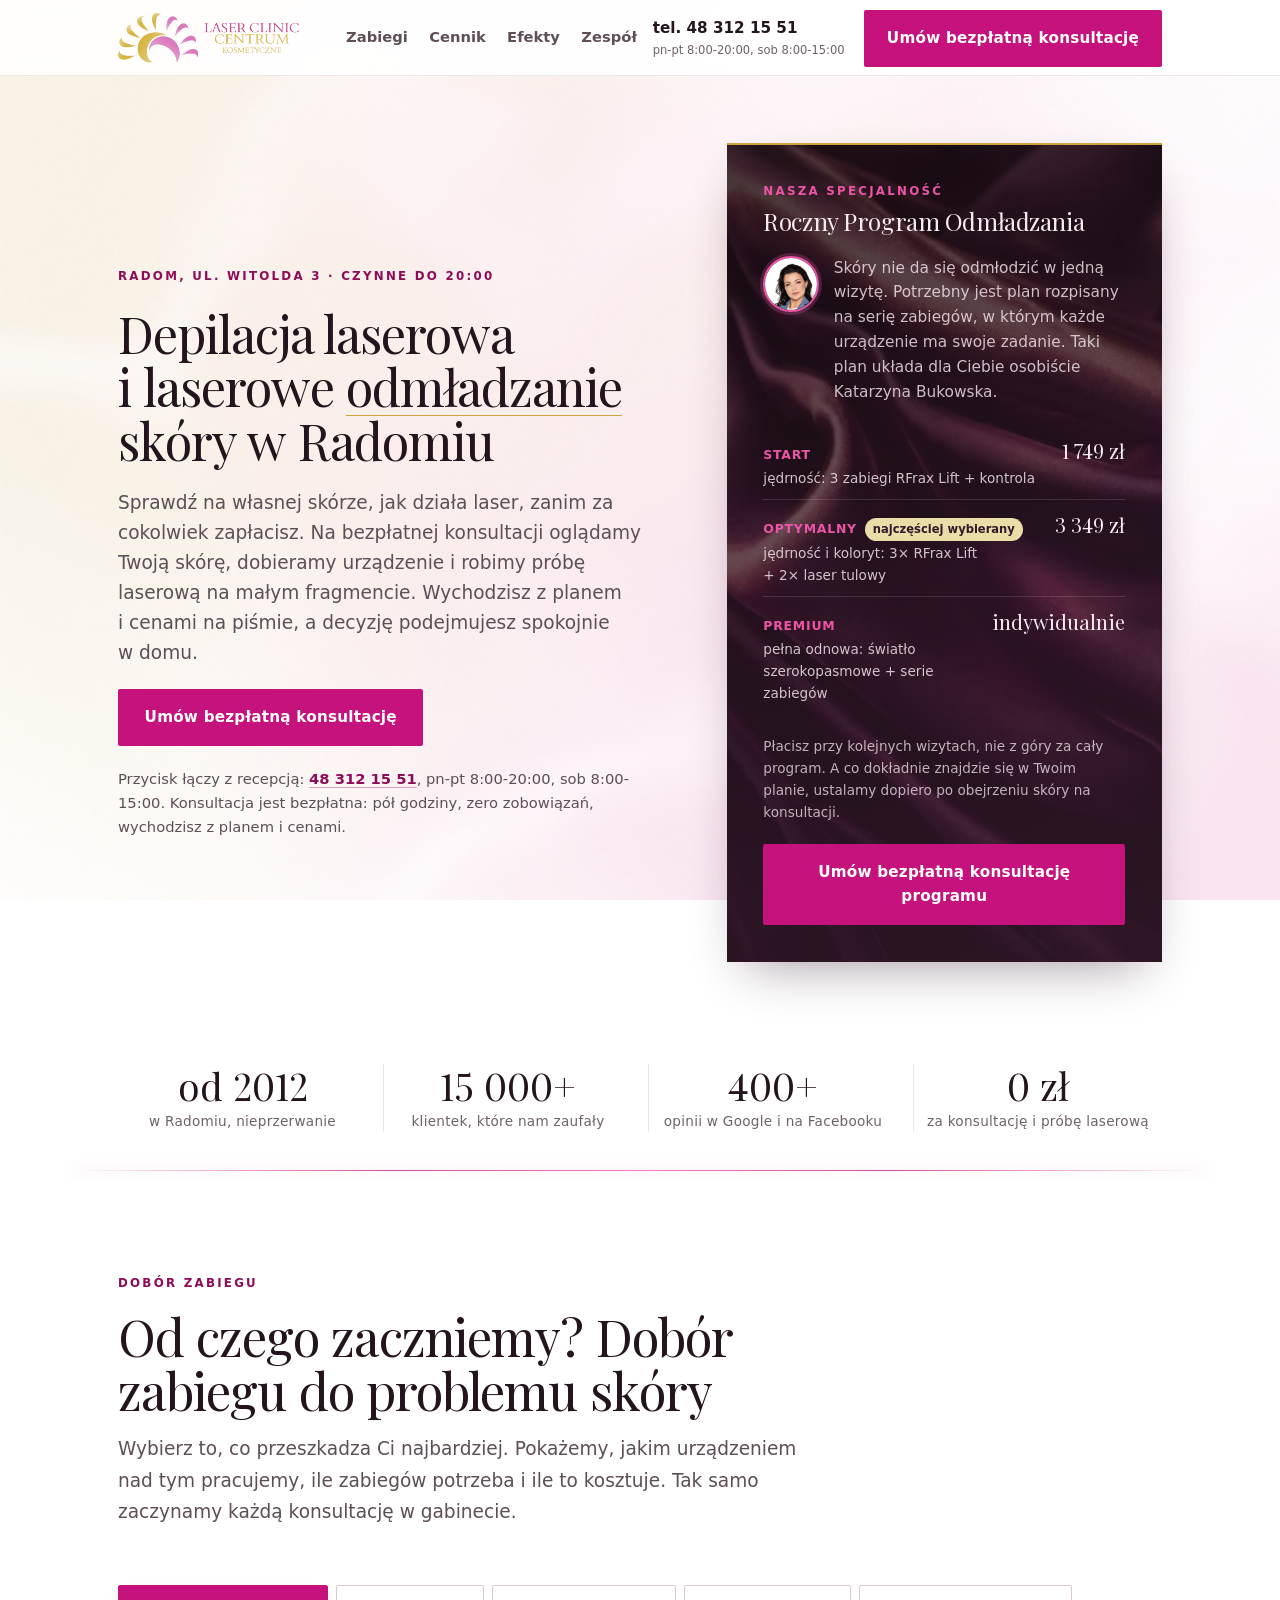
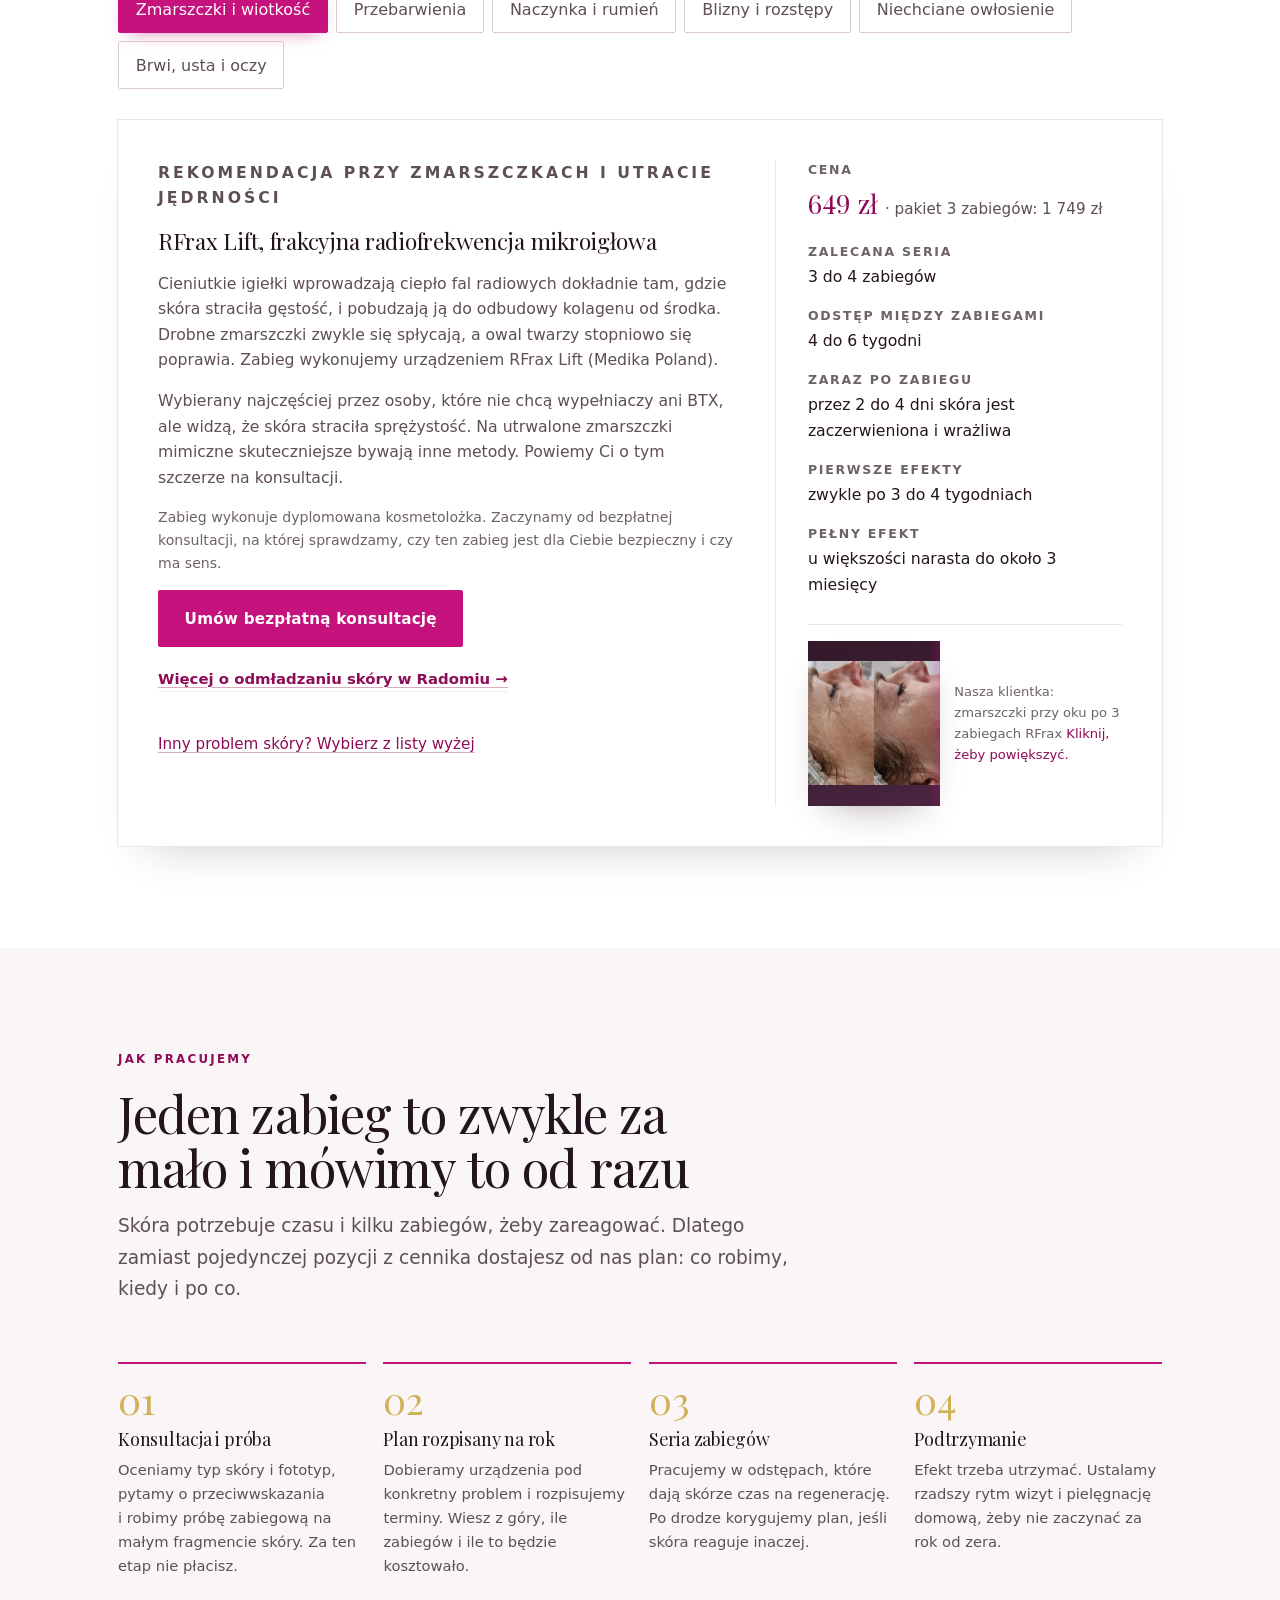
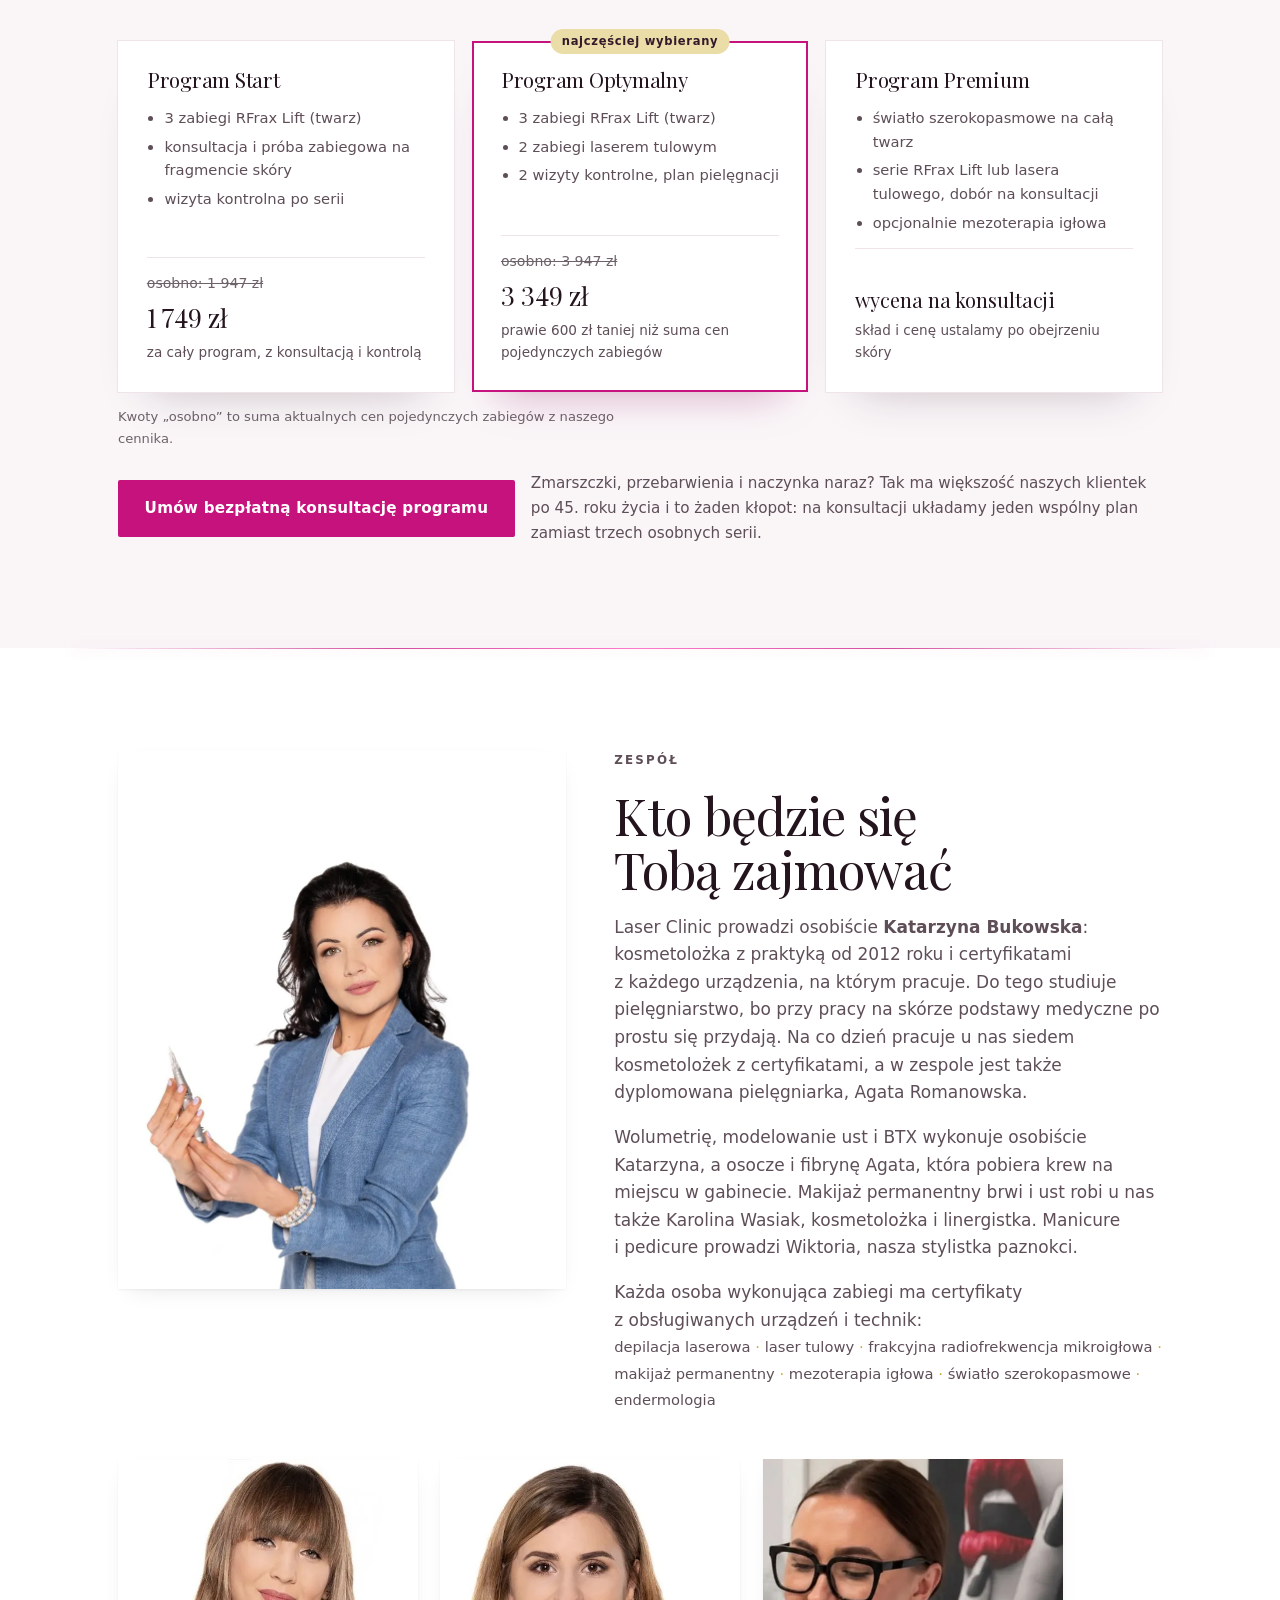
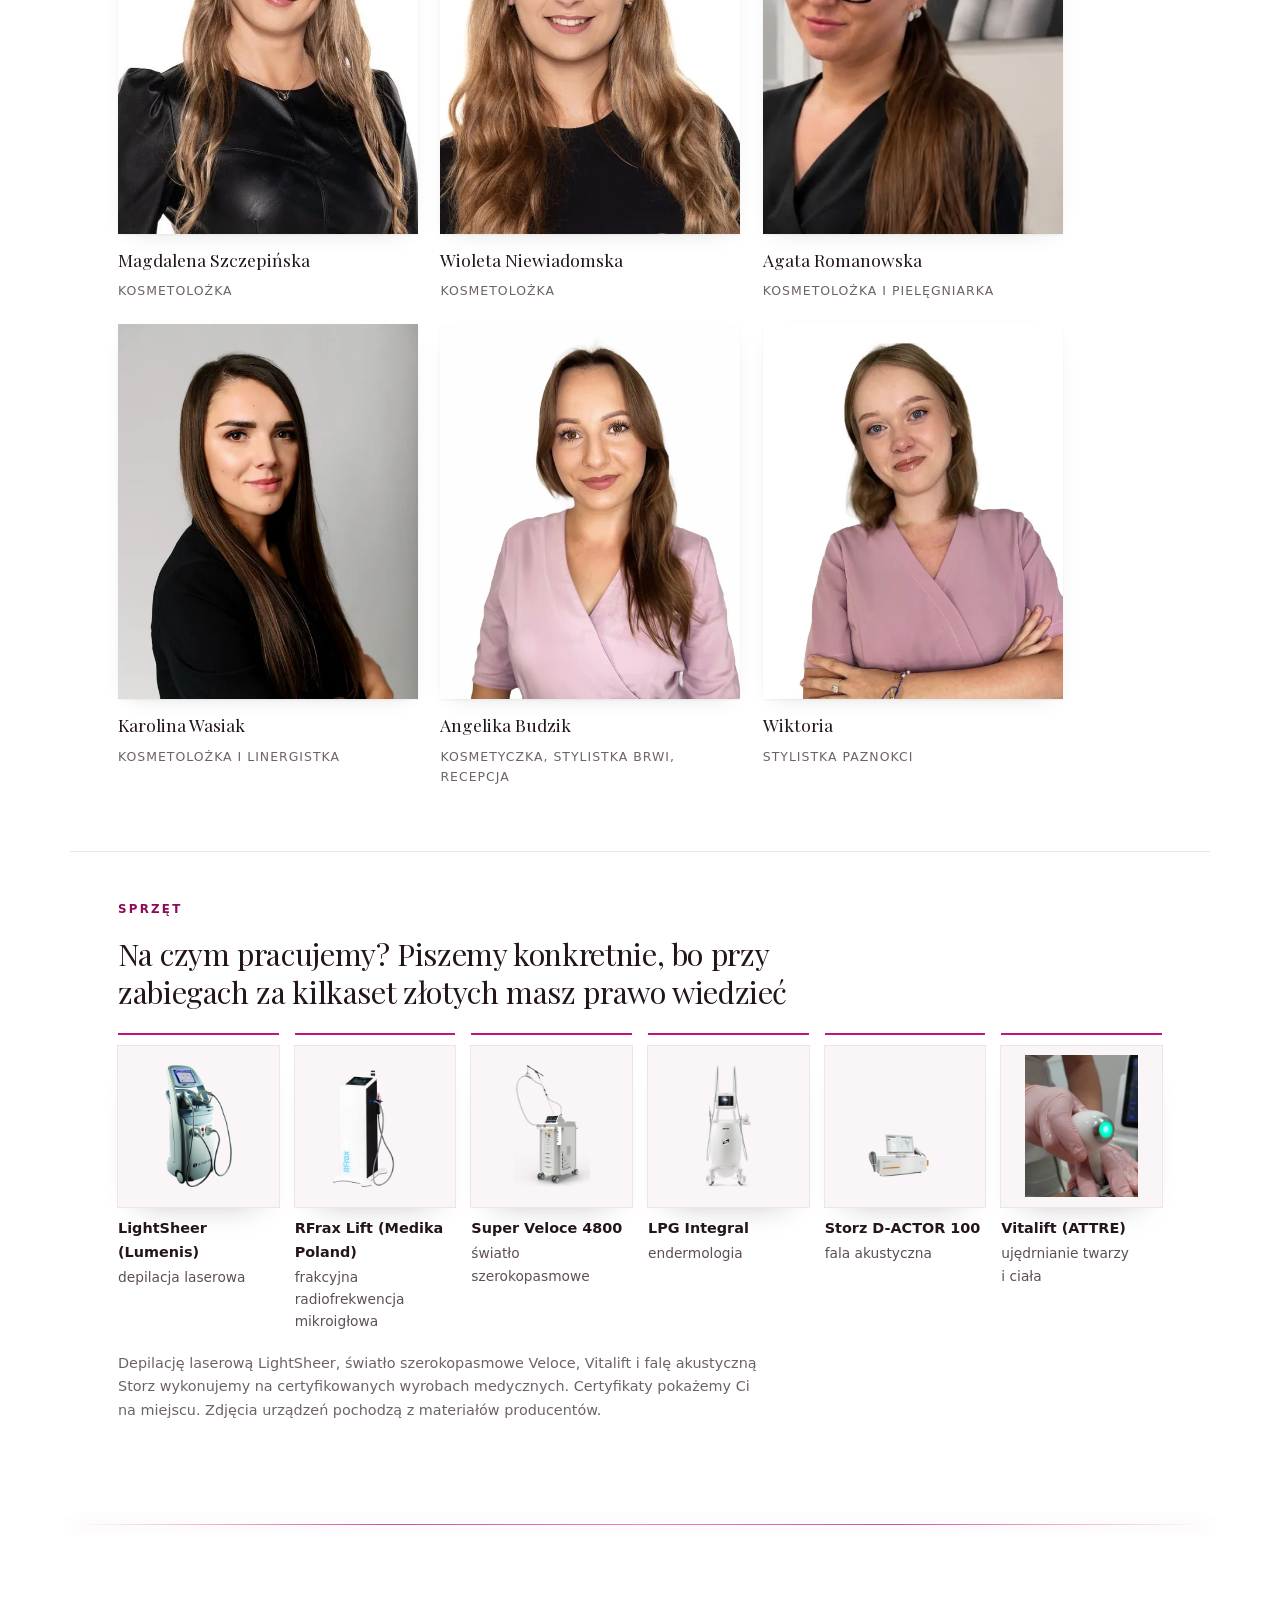
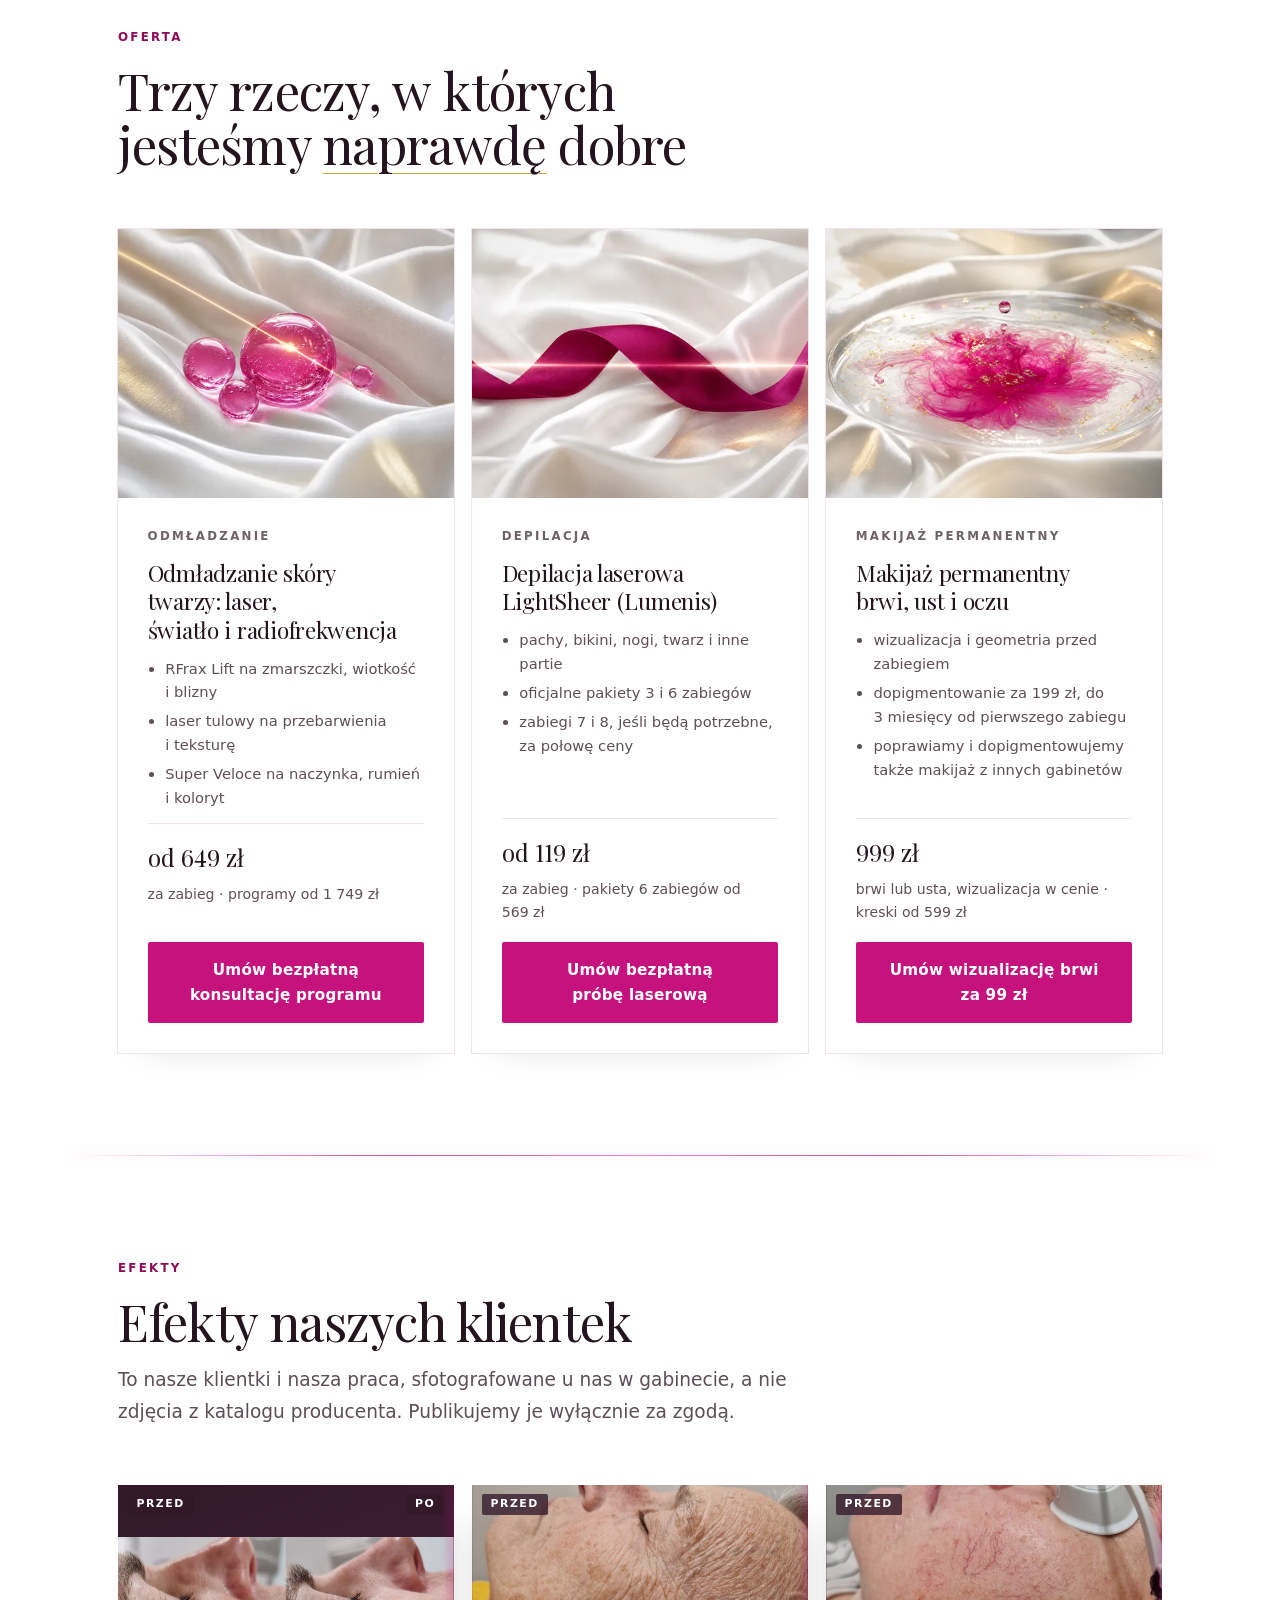
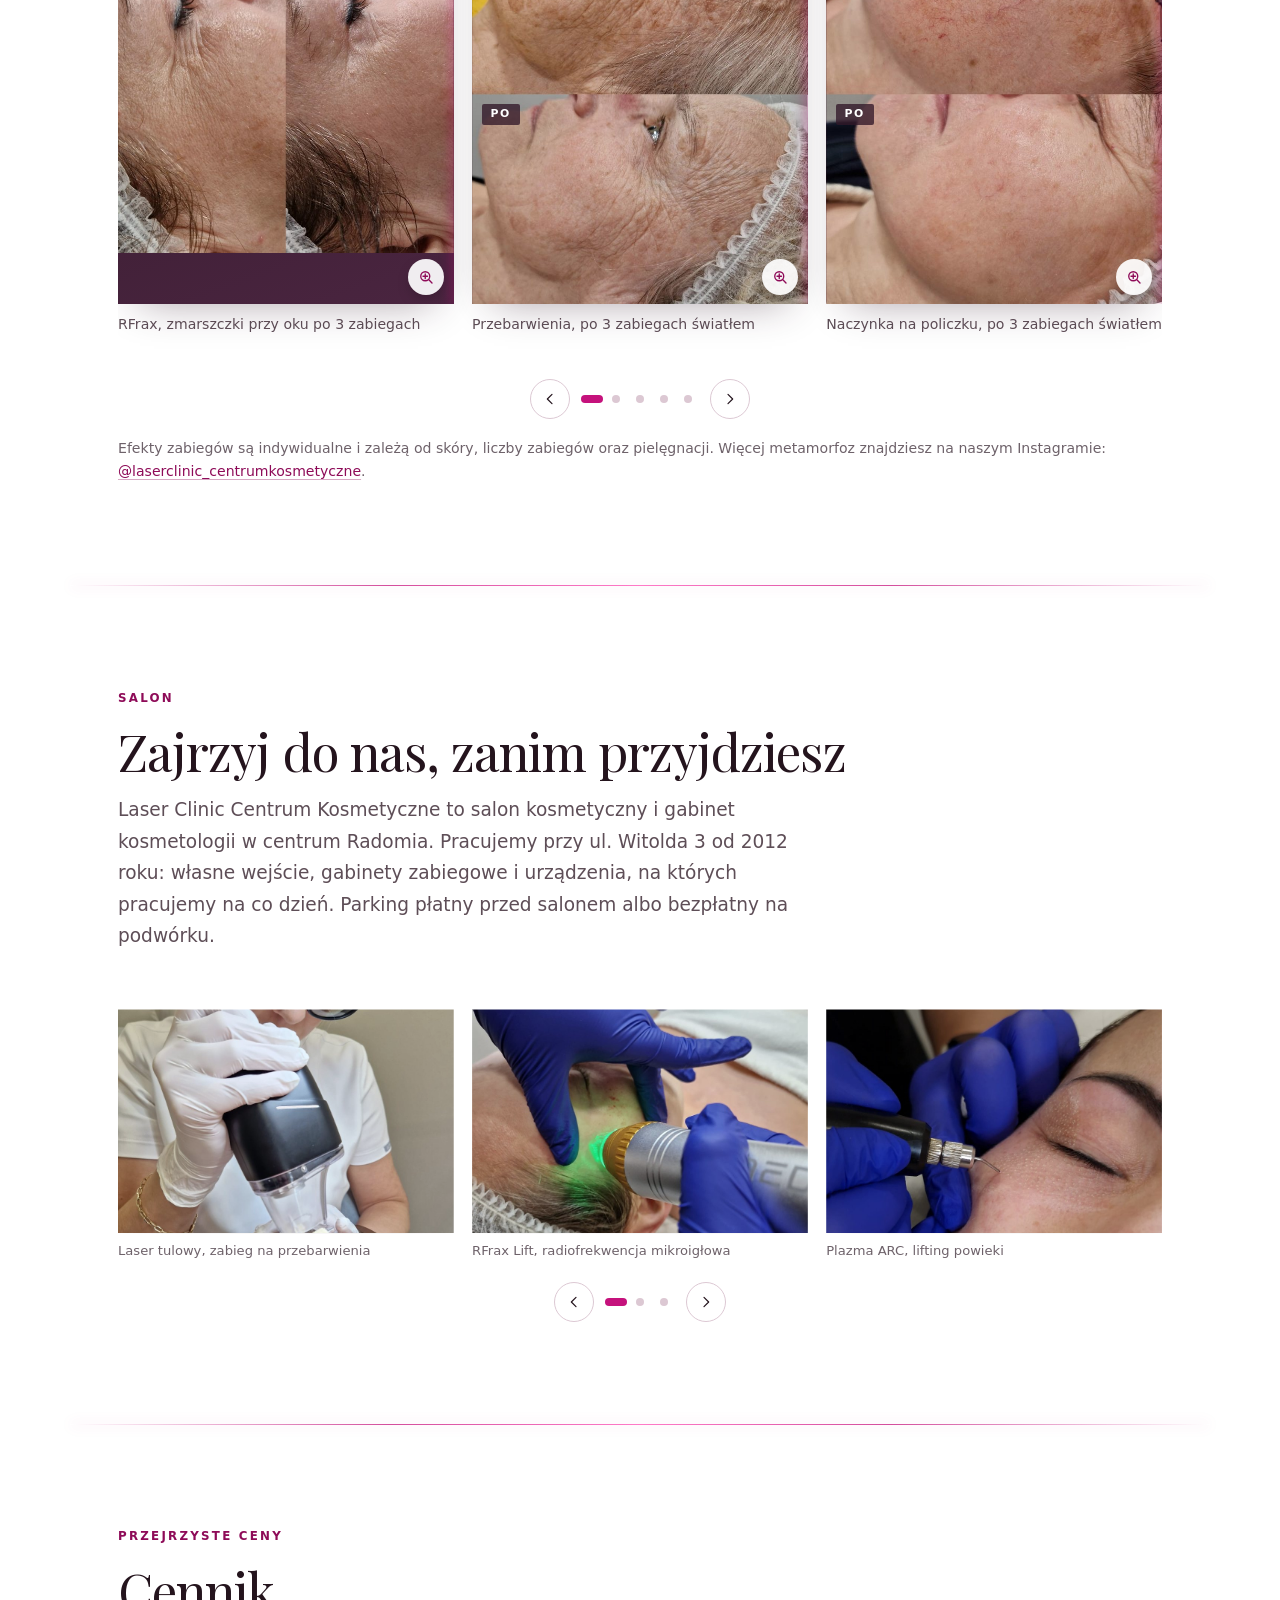
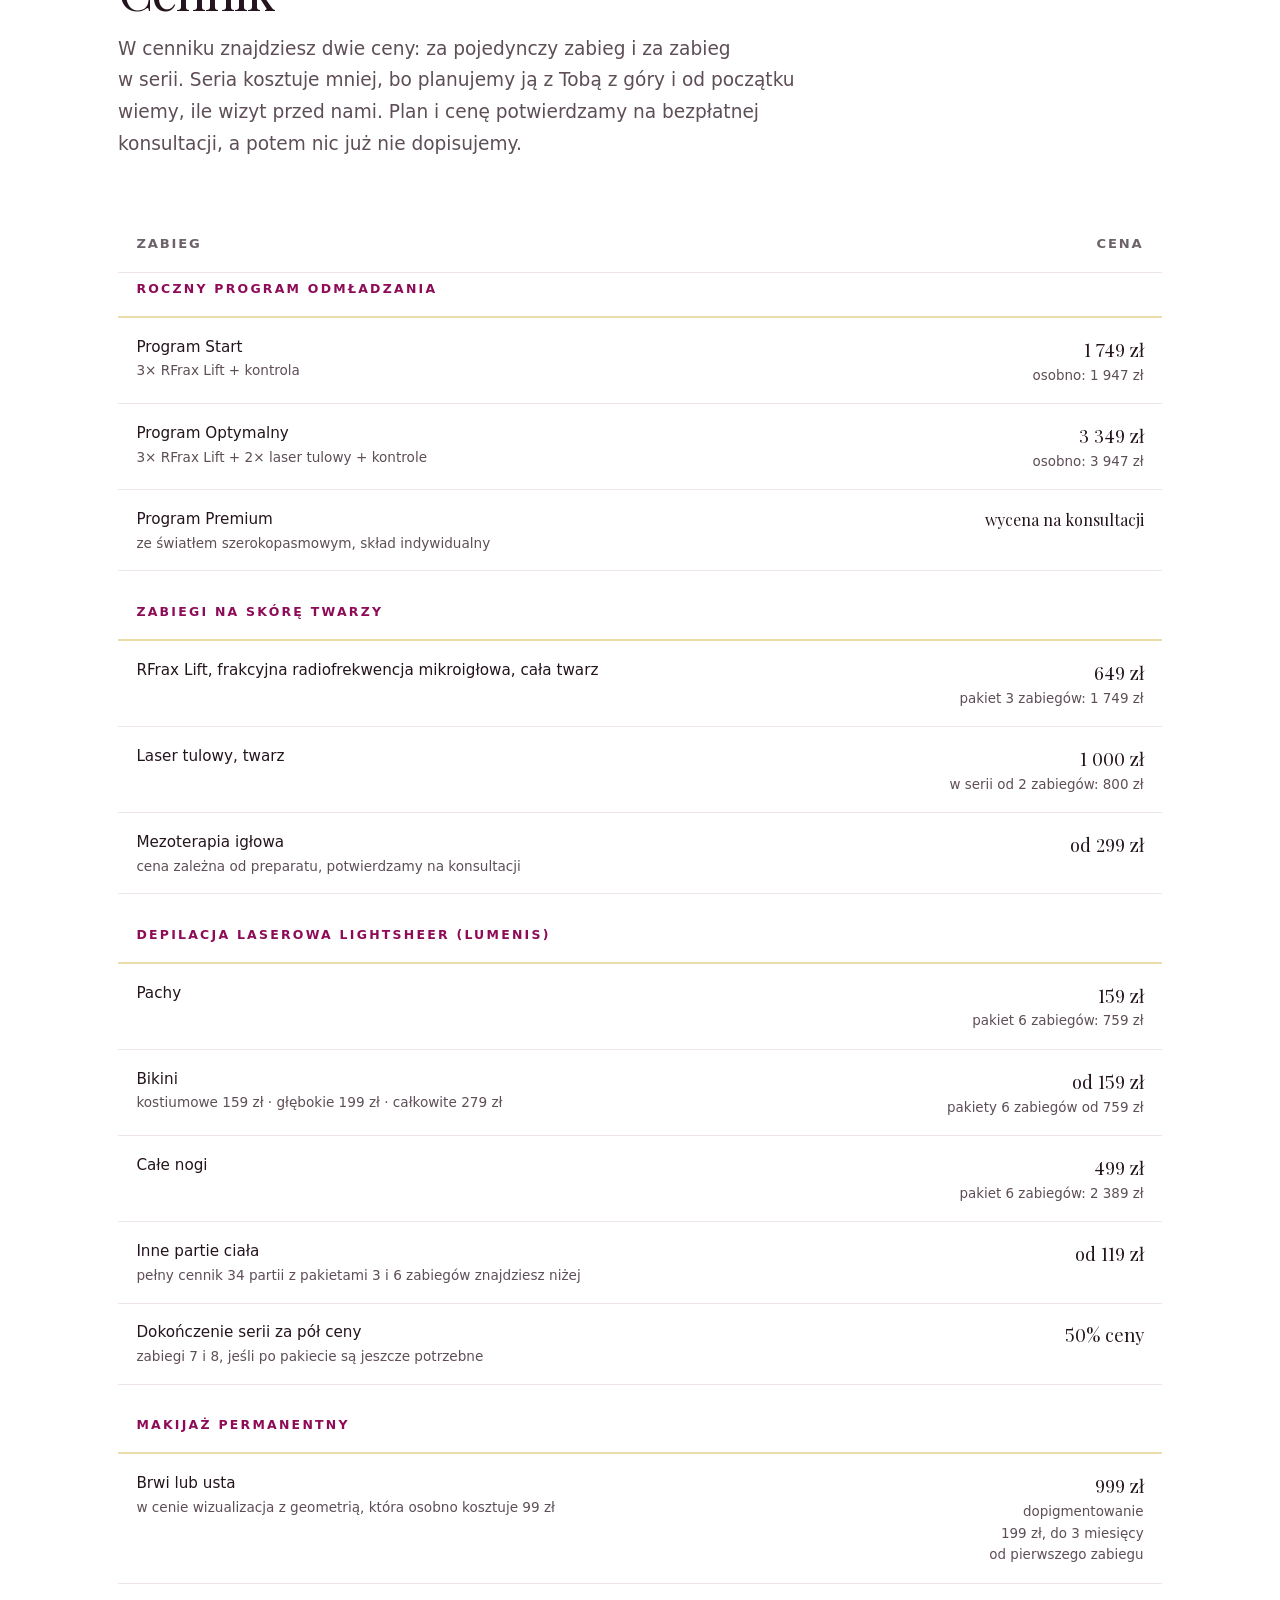
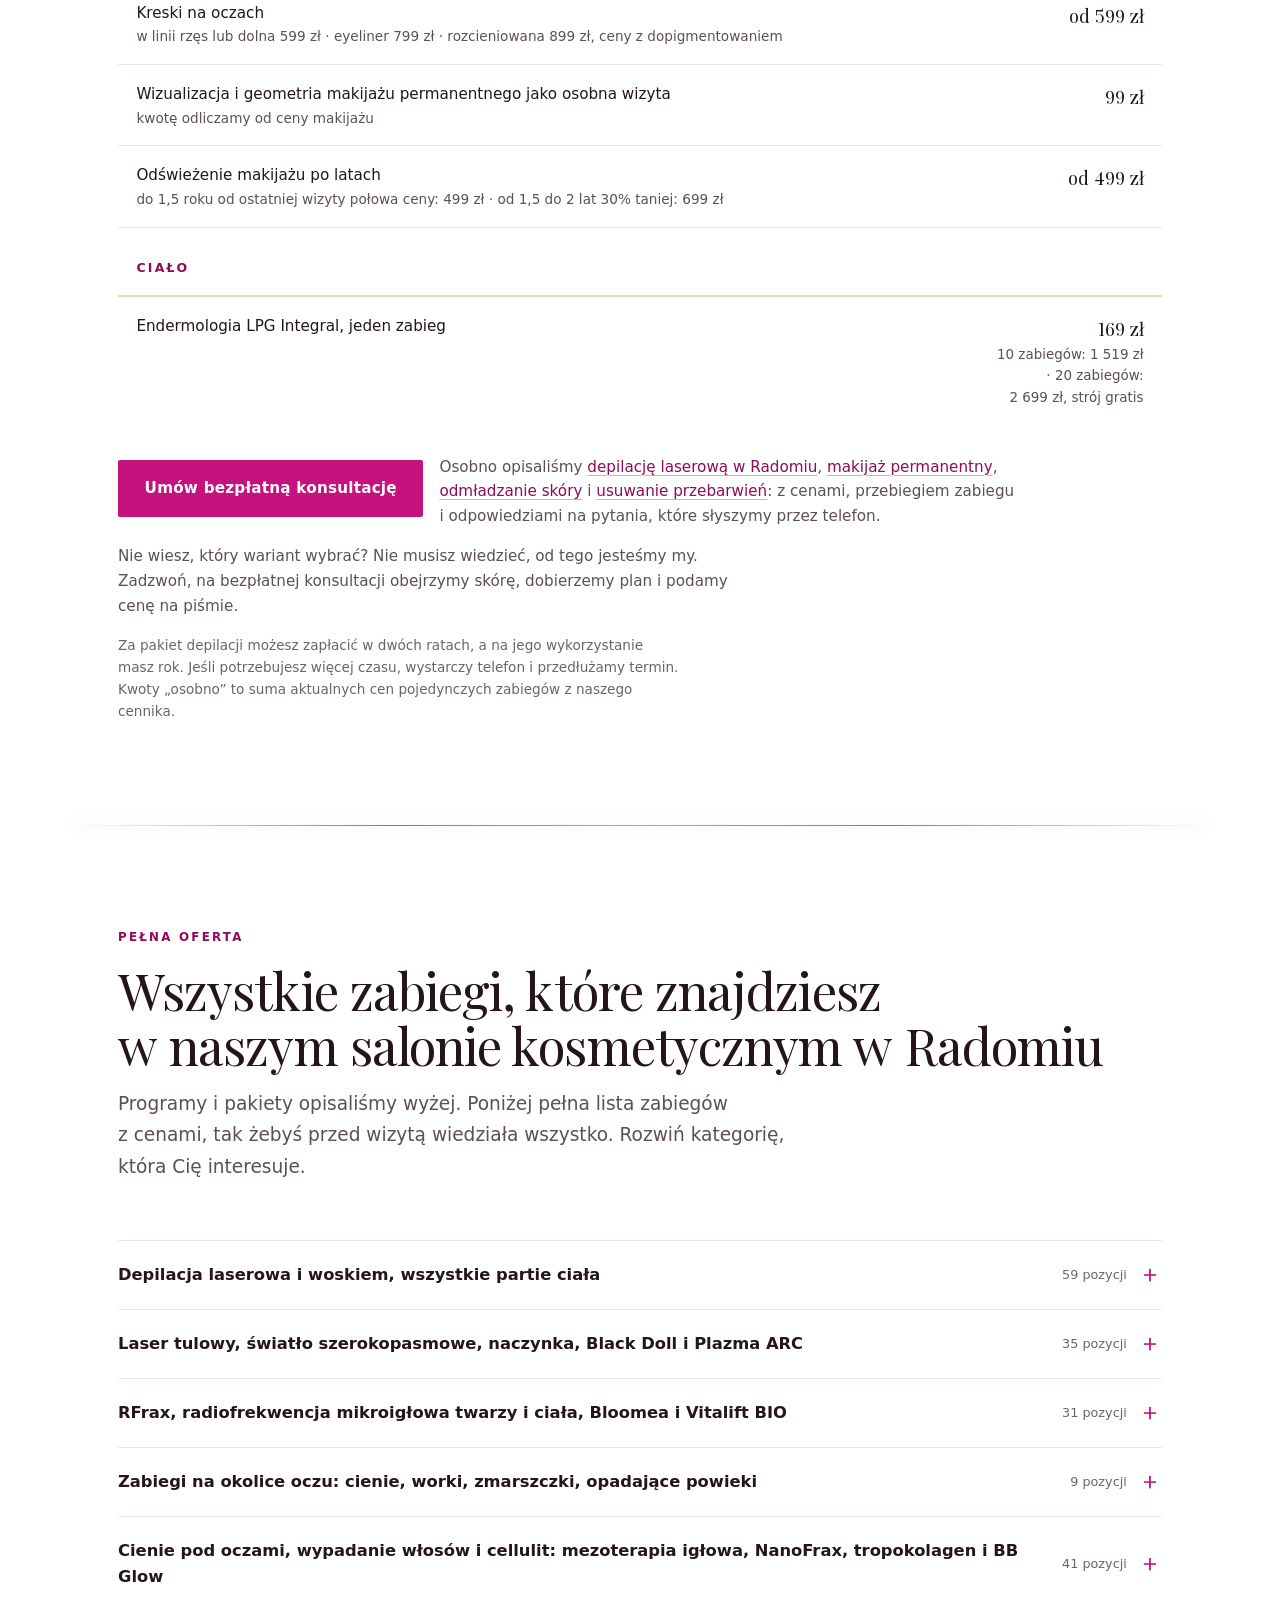
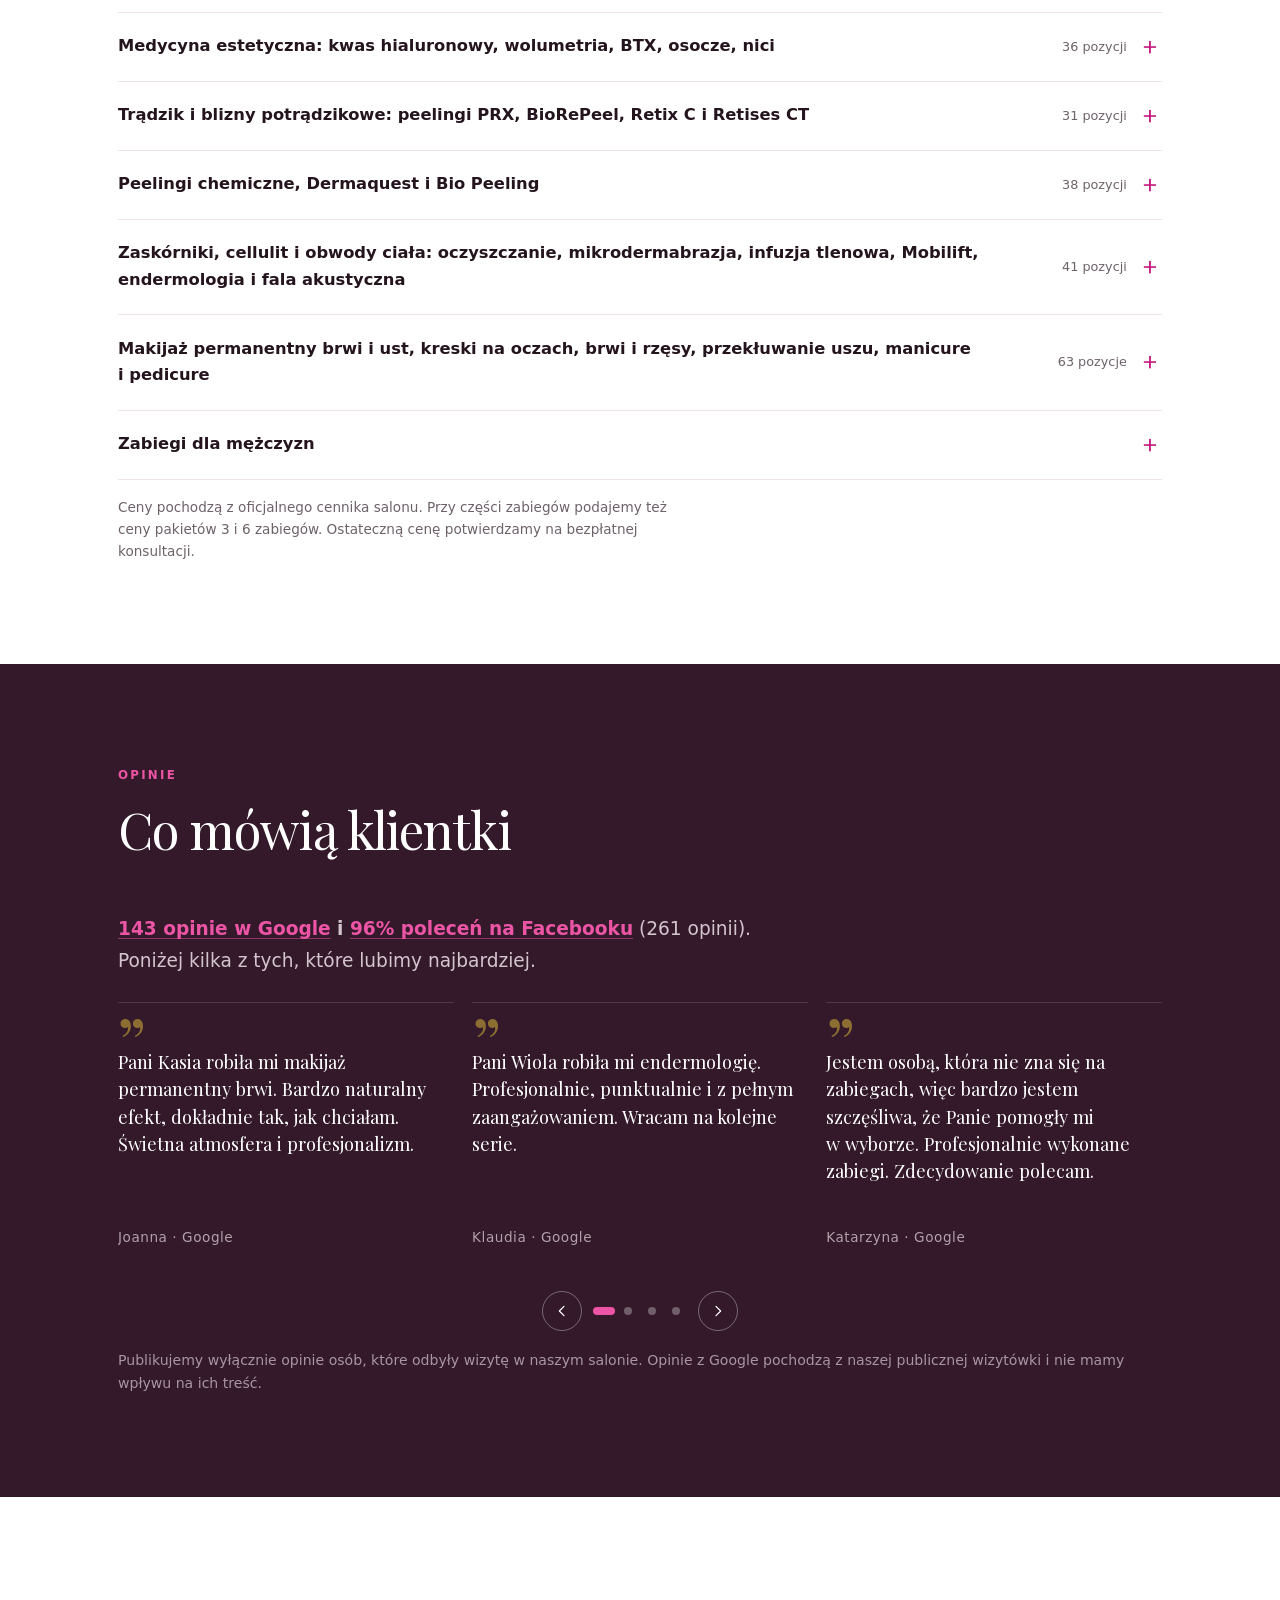
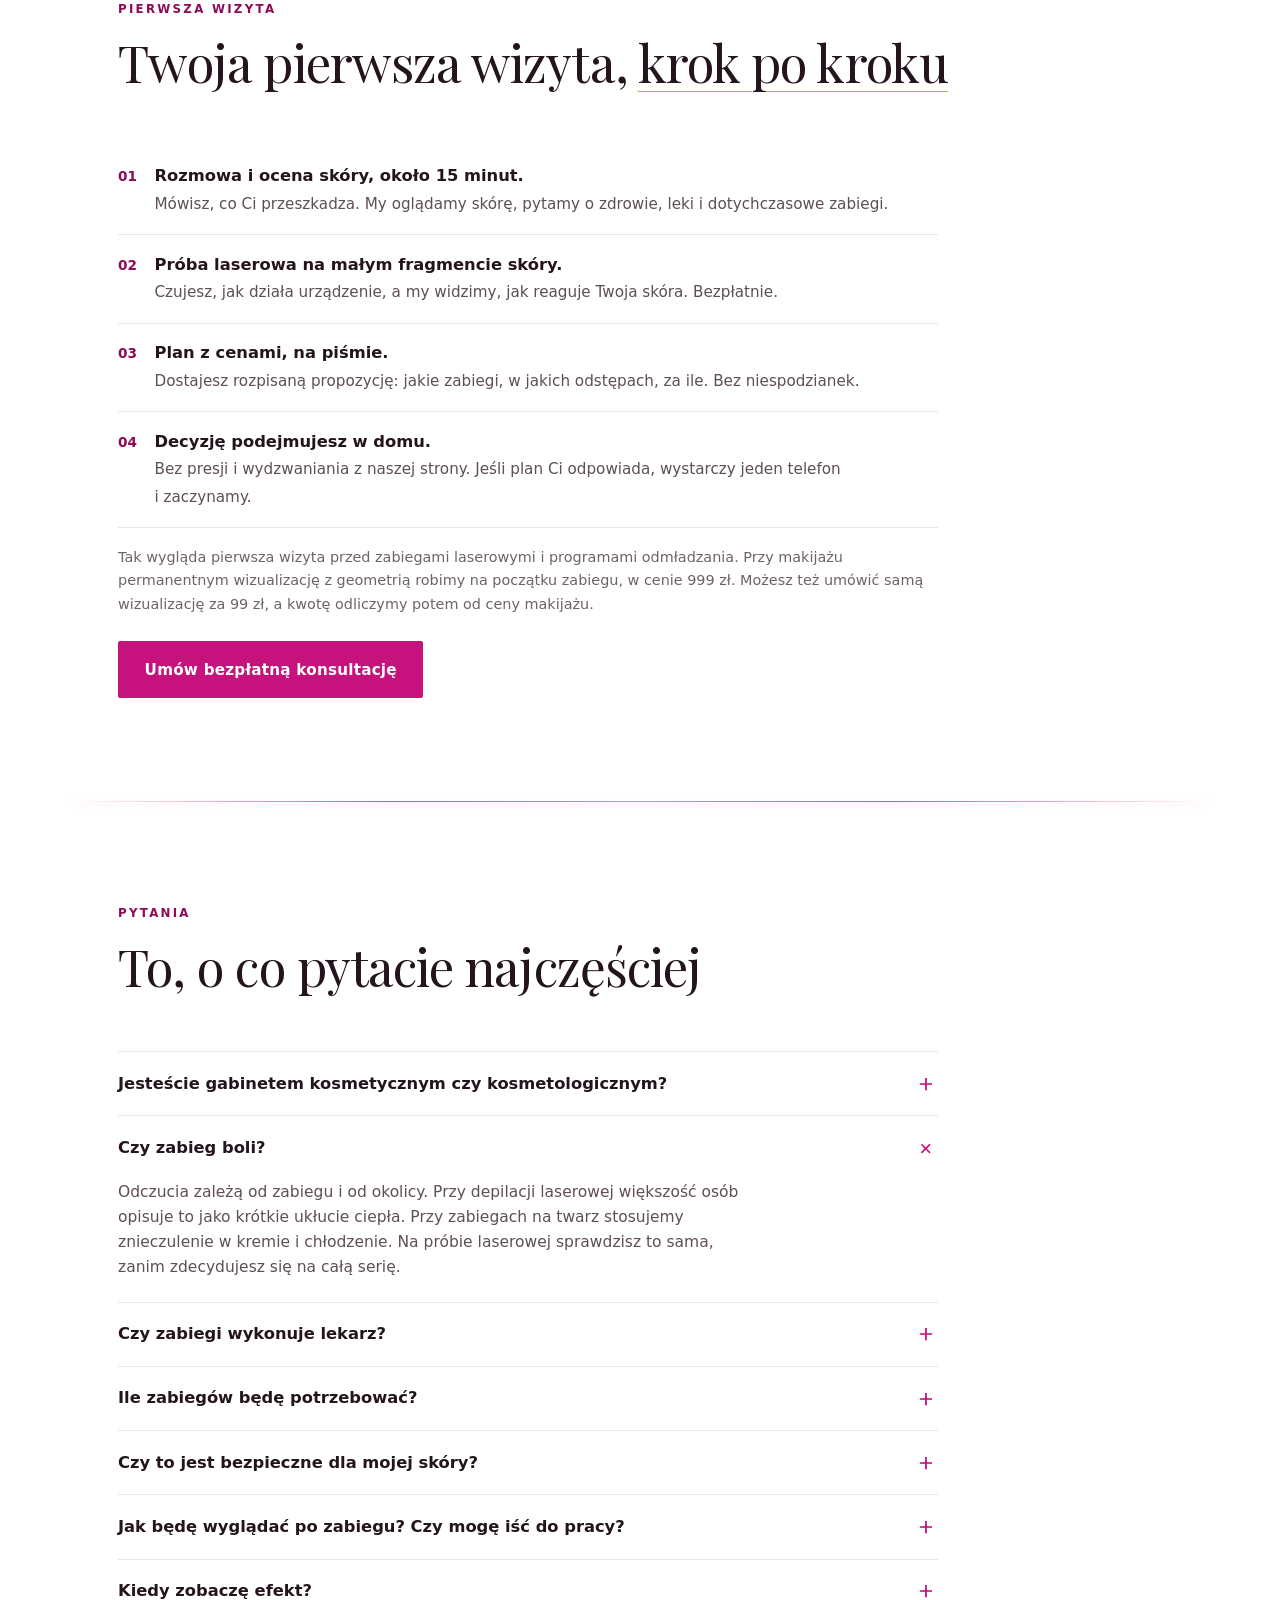
==== index.html @ 89902da8 "Zespol: porzadki w regule siatki" ====
<!doctype html>
<html lang="pl">
<head>
<meta charset="utf-8">
<meta name="robots" content="noindex, nofollow"><!-- STAGING -->
<meta name="viewport" content="width=device-width, initial-scale=1, viewport-fit=cover">
<title>Salon kosmetyczny w Radomiu, ul. Witolda 3 | Laser Clinic</title>
<meta name="description" content="Salon kosmetyczny w Radomiu, ul. Witolda 3. Depilacja laserowa, odmładzanie skóry, makijaż permanentny, brwi. Bezpłatna konsultacja, tel. 48 312 15 51.">
<link rel="canonical" href="https://laserclinic.radom.pl/">
<!-- do potwierdzenia: docelowa domena publikacji i skrzynka e-mail (laserclinic.radom.pl vs laser-clinic.pl) -->
<meta property="og:url" content="https://laserclinic.radom.pl/">
<meta property="og:type" content="website">
<meta property="og:locale" content="pl_PL">
<meta property="og:title" content="Salon kosmetyczny w Radomiu, ul. Witolda 3 | Laser Clinic">
<meta property="og:description" content="Bezpłatna konsultacja i próba laserowa w Radomiu. Depilacja LightSheer (Lumenis), RFrax Lift, laser tulowy, Super Veloce, makijaż permanentny.">
<meta property="og:image" content="https://laserclinic.radom.pl/og.jpg?v=3">
<meta property="og:image:width" content="1200">
<meta property="og:image:height" content="630">
<meta name="theme-color" content="#FFFFFF">
<link rel="preload" as="image" href="assets/hero-poster.webp?v=d5be28" type="image/webp" fetchpriority="high">
<link rel="icon" type="image/png" sizes="32x32" href="assets/favicon-32.png?v=2d1d42">
<link rel="icon" type="image/png" sizes="64x64" href="assets/favicon-64.png?v=34f503">
<link rel="apple-touch-icon" href="assets/apple-touch-icon.png?v=8142bc">

<script>document.documentElement.classList.add("js")</script>
<style>
  @font-face { font-family: 'Playfair Display'; font-style: normal; font-weight: 400; font-display: swap; src: url([data-uri]) format('woff2'); unicode-range: U+0100-02BA, U+02BD-02C5, U+02C7-02CC, U+02CE-02D7, U+02DD-02FF, U+0304, U+0308, U+0329, U+1D00-1DBF, U+1E00-1E9F, U+1EF2-1EFF, U+2020, U+20A0-20AB, U+20AD-20C0, U+2113, U+2C60-2C7F, U+A720-A7FF; }
@font-face { font-family: 'Playfair Display'; font-style: normal; font-weight: 400; font-display: swap; src: url([data-uri]) format('woff2'); unicode-range: U+0000-00FF, U+0131, U+0152-0153, U+02BB-02BC, U+02C6, U+02DA, U+02DC, U+0304, U+0308, U+0329, U+2000-206F, U+20AC, U+2122, U+2191, U+2193, U+2212, U+2215, U+FEFF, U+FFFD; }

  @font-face { font-family: "Avenir Fallback"; src: local("Roboto"), local("Segoe UI"); size-adjust: 96%; ascent-override: 92%; descent-override: 24%; line-gap-override: 0%; }
  :root {
    --ground: #FFFFFF;
    --surface: #FFFFFF;
    --surface-2: #FAF6F8;
    --ink: #24141D;
    --ink-2: #5E4E57;
    --ink-3: #6E626A;
    --line: #EFE4EA;
    --line-strong: #DCC8D3;
    --accent: #C5127C;
    --accent-deep: #8E0B58;
    --accent-tint: #FBEAF3;
    --plum: #33192A;
    --plum-ink: #F7EAF1;
    --plum-accent: #EC55A5;
    --shadow: 0 1px 2px rgba(36,20,29,.05), 0 8px 24px -12px rgba(36,20,29,.14);
    --gold: #C9A63A;
    --gold-soft: #EBDDA8;
    --ease-out: cubic-bezier(.2,.7,.2,1);
    --ease-in-out: cubic-bezier(.65,0,.35,1);

    --font-display: "Playfair Display", "Didot", "Bodoni 72", Georgia, "Times New Roman", serif;
    --font-body: "Avenir Next", "Avenir", "Avenir Fallback", "Segoe UI", system-ui, -apple-system, sans-serif;

    --wrap: 1140px;
    --gutter: clamp(1.15rem, 4vw, 3rem);
  }

  * { box-sizing: border-box; min-width: 0; }
  html { -webkit-text-size-adjust: 100%; }
  a, button, summary { -webkit-tap-highlight-color: transparent; }
  .skip { position: absolute; left: -999px; top: 1rem; z-index: 60; background: #fff; padding: .6rem 1rem; color: var(--accent-deep); }
  .skip:focus { left: 1rem; }
  html, body { overflow-x: hidden; }

  body {
    margin: 0;
    background: var(--ground);
    color: var(--ink);
    font-family: var(--font-body);
    font-size: 17px;
    line-height: 1.62;
    -webkit-font-smoothing: antialiased;
  }

  .wrap { width: 100%; max-width: var(--wrap); margin-inline: auto; padding-inline: var(--gutter); }

  h1, h2, h3 {
    font-family: var(--font-display);
    font-weight: 400;
    text-wrap: balance;
    letter-spacing: -0.012em;
    margin: 0;
  }
  h1 { font-size: clamp(2.15rem, 4.7vw, 3.15rem); line-height: 1.06; letter-spacing: -.02em; }
  @media (max-width: 720px) { h1 { font-size: clamp(1.95rem, 8.6vw, 2.35rem); line-height: 1.1; letter-spacing: -.01em; } }
  h2 { font-size: clamp(2rem, 4.6vw, 3.2rem); line-height: 1.06; letter-spacing: -.018em; }
  h3 { font-size: clamp(1.15rem, 2.2vw, 1.42rem); line-height: 1.24; }

  p { margin: 0; max-width: min(65ch, 100%); }
  a { color: inherit; }

  .eyebrow {
    font-size: .74rem; letter-spacing: .19em; text-transform: uppercase;
    color: var(--accent-deep); font-weight: 600; margin: 0;
    font-family: var(--font-body);
  }
  .eyebrow-muted { color: var(--ink-3); }

  section { padding-block: clamp(3.4rem, 8vw, 7rem); }
  .section-head { display: flex; flex-direction: column; gap: 1rem; margin-bottom: clamp(2.2rem, 4.5vw, 3.6rem); }
  .section-lead { color: var(--ink-2); font-size: clamp(1.02rem, 1.5vw, 1.16rem); line-height: 1.7; max-width: 58ch; }
  em.ac { font-style: normal; text-decoration: underline; text-decoration-color: var(--gold); text-decoration-thickness: 1px; text-underline-offset: .16em; }

  .num { font-variant-numeric: lining-nums tabular-nums; }
  td.price .amt, .plan-variants .v-price, .vcard .v-sum b, .spec dd.big, .card .price-line b, .call-number, .trust-item b, .hero-proof b { font-variant-numeric: lining-nums tabular-nums; }

  /* ---------- buttons ---------- */
  .btn {
    display: inline-flex; align-items: center; justify-content: center; gap: .55rem;
    padding: .95rem 1.6rem; border-radius: 2px;
    font-size: .95rem; font-weight: 600; letter-spacing: .015em;
    text-decoration: none; border: 1px solid transparent; cursor: pointer;
    transition: background-color .25s ease, color .25s ease, border-color .25s ease, transform .25s var(--ease-out), box-shadow .25s ease;
    font-family: var(--font-body); position: relative; overflow: hidden; isolation: isolate;
  }
  .btn-primary { background: var(--accent); color: #FFFFFF; }
  .btn-primary:hover { background: var(--accent-deep); }
  .btn-primary::after { content: ""; position: absolute; inset: 0; z-index: -1; pointer-events: none; background: linear-gradient(105deg, transparent 35%, rgba(255,255,255,.28) 50%, transparent 65%); transform: translateX(-130%); transition: transform .8s var(--ease-out); }
  @media (hover: hover) { .btn-primary:hover { transform: translateY(-1px); box-shadow: 0 12px 24px -12px rgba(197,18,124,.6); } .btn-primary:hover::after { transform: translateX(130%); } }
  .btn:active { transform: translateY(0) scale(.985); transition-duration: .08s; }
  .btn-ghost { border-color: var(--accent); color: var(--accent-deep); background: linear-gradient(var(--accent-tint), var(--accent-tint)) no-repeat 0 0 / 0% 100%; transition: background-size .35s var(--ease-out), border-color .25s, color .25s, transform .25s var(--ease-out); }
  .btn-ghost:hover { background-size: 100% 100%; border-color: var(--accent-deep); }
  .btn { text-align: center; }
  .btn-invert { background: #FFFFFF; color: #8E0B58; }
  .btn-invert:hover { background: #FBEAF3; color: #8E0B58; }
  .btn:focus-visible, a:focus-visible, button:focus-visible, summary:focus-visible {
    outline: 2px solid var(--accent); outline-offset: 3px;
  }

  /* ---------- header ---------- */
  header.site {
    position: sticky; top: 0; z-index: 40; position: -webkit-sticky;
    background: rgba(255,255,255,.92);
    background: color-mix(in srgb, var(--ground) 92%, transparent);
    backdrop-filter: blur(10px); -webkit-backdrop-filter: blur(10px);
    transition: box-shadow .3s ease;
  }
  header.site::after { content: ""; position: absolute; left: 0; right: 0; bottom: 0; height: 1px; background: var(--line); transition: background .35s, box-shadow .35s; pointer-events: none; }
  header.site.is-scrolled { box-shadow: 0 8px 24px -18px rgba(51,25,42,.25); }
  header.site.is-scrolled::after { background: linear-gradient(90deg, transparent, rgba(197,18,124,.9) 30%, #FF7AC8 50%, rgba(197,18,124,.9) 70%, transparent); box-shadow: 0 0 10px rgba(197,18,124,.3); }
  .brand img { transform-origin: left center; transition: transform .3s var(--ease-out); }
  .is-scrolled .brand img { transform: scale(.86); }
  .bar { display: flex; align-items: center; justify-content: space-between; gap: 1rem; padding-block: .6rem; position: relative; }
  .brand img { display: block; height: 52px; width: auto; }
  .site-nav { display: none; gap: 1.1rem; margin-inline: 2rem auto; }
  .site-nav a { font-size: .92rem; font-weight: 600; text-decoration: none; color: var(--ink-2); padding: .3rem 0; border-bottom: 2px solid transparent; white-space: nowrap; }
  .site-nav a:hover { color: var(--accent-deep); border-bottom-color: var(--accent); }
  @media (min-width: 1000px) { .site-nav { display: flex; } .head-tel small { display: none; } .head-actions { gap: 1rem; } .head-actions .btn { padding: .8rem 1.1rem; font-size: .9rem; white-space: nowrap; } .brand img { height: 46px; } }
  @media (min-width: 1280px) { .site-nav { gap: 1.35rem; } .head-tel small { display: block; } .head-actions .btn { padding: .95rem 1.4rem; font-size: .95rem; } .brand img { height: 52px; } }
  .nav-toggle {
    display: none; width: 44px; height: 44px; padding: 10px; border: 1px solid var(--line-strong); border-radius: 2px;
    background: var(--surface); cursor: pointer; flex-direction: column; justify-content: space-between;
  }
  .nav-toggle span { display: block; height: 2px; background: var(--ink); border-radius: 2px; transition: transform .2s ease, opacity .2s ease; }
  .nav-toggle[aria-expanded="true"] span:nth-child(1) { transform: translateY(9px) rotate(45deg); }
  .nav-toggle[aria-expanded="true"] span:nth-child(2) { opacity: 0; }
  .nav-toggle[aria-expanded="true"] span:nth-child(3) { transform: translateY(-9px) rotate(-45deg); }
  @media (max-width: 999px) {
    .nav-toggle { display: flex; }
    .site-nav { margin: 0; }
    .site-nav.open {
      display: flex; flex-direction: column; gap: 0;
      position: absolute; left: 0; right: 0; top: 100%;
      background: var(--surface); border-bottom: 1px solid var(--line); box-shadow: var(--shadow);
      padding: .5rem var(--gutter) 1rem;
    }
    .site-nav.open a { padding: .85rem 0; border-bottom: 1px solid var(--line); font-size: 1.02rem; }
    .site-nav.open a:last-child { border-bottom: 0; }
  }
  .head-actions { display: flex; align-items: center; gap: 1.25rem; }
  .head-tel { font-weight: 600; font-size: .95rem; text-decoration: none; white-space: nowrap; }
  .head-tel:hover { color: var(--accent-deep); }
  .head-tel small { display: block; font-weight: 400; font-size: .72rem; color: var(--ink-3); text-align: right; }
  @media (max-width: 720px) { .head-actions .btn { display: none; } .head-tel small { display: none; } .head-tel { display: inline-flex; align-items: center; gap: .4rem; min-height: 42px; padding: 0 .85rem; border: 1.5px solid var(--accent); border-radius: 999px; color: var(--accent-deep); font-weight: 700; font-size: .98rem; } .head-tel .pre { display: none; } .head-tel::before { content: ""; width: 15px; height: 15px; background: currentColor; -webkit-mask: url("data:image/svg+xml,%3Csvg xmlns=%27http://www.w3.org/2000/svg%27 viewBox=%270 0 24 24%27%3E%3Cpath d=%27M6.6 10.8a15.1 15.1 0 0 0 6.6 6.6l2.2-2.2a1 1 0 0 1 1-.25 11.4 11.4 0 0 0 3.6.6 1 1 0 0 1 1 1V20a1 1 0 0 1-1 1A17 17 0 0 1 3 4a1 1 0 0 1 1-1h3.5a1 1 0 0 1 1 1c0 1.25.2 2.45.6 3.6a1 1 0 0 1-.25 1z%27/%3E%3C/svg%3E") center/contain no-repeat; mask: url("data:image/svg+xml,%3Csvg xmlns=%27http://www.w3.org/2000/svg%27 viewBox=%270 0 24 24%27%3E%3Cpath d=%27M6.6 10.8a15.1 15.1 0 0 0 6.6 6.6l2.2-2.2a1 1 0 0 1 1-.25 11.4 11.4 0 0 0 3.6.6 1 1 0 0 1 1 1V20a1 1 0 0 1-1 1A17 17 0 0 1 3 4a1 1 0 0 1 1-1h3.5a1 1 0 0 1 1 1c0 1.25.2 2.45.6 3.6a1 1 0 0 1-.25 1z%27/%3E%3C/svg%3E") center/contain no-repeat; } .brand img { height: 42px; } }
  @media (max-width: 380px) { .head-tel { font-size: .9rem; padding-inline: .6rem; } }

  /* ---------- hero ---------- */
  .hero { padding-top: clamp(2.4rem, 5.5vw, 4.2rem); padding-bottom: clamp(2.4rem, 5.5vw, 4rem); }
  .hero-grid { display: grid; gap: clamp(2rem, 5vw, 3.4rem); grid-template-columns: 1fr; }
  @media (min-width: 940px) { .hero-grid { grid-template-columns: 1.12fr .88fr; align-items: center; } }
  .hero-copy { display: flex; flex-direction: column; gap: 1.3rem; align-items: flex-start; min-width: 0; }
  .hero-copy > * { max-width: 100%; }
  .hero-grid > * { min-width: 0; }
  .hero-lead { font-size: clamp(1.02rem, 1.7vw, 1.16rem); color: var(--ink-2); }
  .hero-cta { display: flex; flex-wrap: wrap; gap: .75rem; }
  .hero-note { font-size: .92rem; color: var(--ink-2); }

  .hero-card {
    position: relative; overflow: hidden; isolation: isolate;
    background: var(--plum);
    color: var(--plum-ink);
    box-shadow: 0 22px 48px -20px rgba(51,25,42,.45);
    border-top: 2px solid var(--gold);
    padding: clamp(1.6rem, 3.4vw, 2.3rem);
    display: flex; flex-direction: column; gap: 1.3rem;
  }
  .hero-card::before { content: ""; position: absolute; inset: -12% 0; z-index: -2; background: url("assets/hero-poster.jpg?v=d9789d") center / cover no-repeat; background-image: -webkit-image-set(url("assets/hero-poster.webp?v=d5be28") type("image/webp"), url("assets/hero-poster.jpg?v=d9789d") type("image/jpeg")); background-image: image-set(url("assets/hero-poster.webp?v=d5be28") type("image/webp"), url("assets/hero-poster.jpg?v=d9789d") type("image/jpeg")); transform: translate3d(0, var(--py, 0px), 0) scale(1.04); }
  .hero-card::after { content: ""; position: absolute; inset: 0; z-index: -1; background: linear-gradient(160deg, rgba(23,13,19,.8) 0%, rgba(51,25,42,.7) 55%, rgba(51,25,42,.86) 100%); }
  .hero-card > * { position: relative; z-index: 1; }
  .hero-card .hero-video { position: absolute; inset: -12% 0; z-index: -2; width: 100%; height: 124%; object-fit: cover; opacity: 0; transition: opacity 1.4s ease; transform: translate3d(0, var(--py, 0px), 0) scale(1.04); pointer-events: none; }
  .hero-card .hero-video.is-on { opacity: 1; }
  .hero-card .sheen { position: absolute; inset: 0; z-index: 0; pointer-events: none; background: linear-gradient(115deg, transparent 40%, rgba(255,255,255,.14) 50%, transparent 60%); transform: translateX(-130%); }
  .owner { display: flex; gap: .9rem; align-items: flex-start; }
  .owner img { width: 56px; height: 56px; border-radius: 50%; object-fit: cover; flex: none; border: 2px solid var(--plum-accent); box-shadow: 0 0 0 3px rgba(236,85,165,.25); }
  .hero-proof { list-style: none; margin: 0; padding: 0; display: grid; grid-template-columns: repeat(4, 1fr); width: 100%; gap: 0; font-size: .84rem; color: var(--ink-2); border-block: 1px solid var(--line); }
  @media (max-width: 420px) { .hero-proof { grid-template-columns: repeat(2, 1fr); } .hero-proof li:nth-child(odd) { border-left: 0; } .hero-proof li:nth-child(n+3) { border-top: 1px solid var(--line); } }
  @media (max-width: 720px) { .hero-cta, .hero-cta .btn { width: 100%; } .price-cta .btn, .callback .btn, .concern-panel .btn, .card .btn, .hero-card .btn { width: 100%; } .hero-card .btn { align-self: stretch; } .btn-primary { min-height: 56px; } .callback .btn { align-self: stretch !important; } }
  @media (max-width: 480px) { .hero { padding-top: 1.6rem; } .hero-copy { gap: 1rem; } .hero-lead { font-size: .98rem; line-height: 1.55; } }
  .hero-proof li { display: flex; flex-direction: column; gap: .05rem; align-items: center; text-align: center; padding: .7rem .25rem; }
  .hero-proof li + li { border-left: 1px solid var(--line); }
  .hero-proof b { font-family: var(--font-display); font-weight: 400; font-size: 1.4rem; line-height: 1.1; color: var(--ink); }
  @media (min-width: 940px) { .hero-proof { display: none; } }
  @media (max-width: 939px) { .hero-card { margin-inline: calc(-1 * var(--gutter)); padding-inline: var(--gutter); } .hero { overflow-x: clip; } }
  .hero-card h2 { color: var(--plum-ink); font-size: 1.5rem; }
  .hero-card > p, .hero-card .owner p { color: rgba(247,234,241,.8); color: color-mix(in srgb, var(--plum-ink) 80%, transparent); font-size: .96rem; }
  .plan-variants { display: flex; flex-direction: column; gap: 0; margin: 0; padding: 0; list-style: none; }
  .plan-variants li {
    display: flex; justify-content: space-between; align-items: baseline; gap: 1rem;
    font-size: .93rem; padding: .6rem 0;
    border-bottom: 1px solid rgba(247,234,241,.14);
    border-bottom: 1px solid color-mix(in srgb, var(--plum-ink) 14%, transparent);
  }
  .plan-variants li:last-child { border-bottom: 0; }
  .plan-variants .v-name { display: flex; flex-direction: column; gap: .1rem; min-width: 0; flex: 1 1 auto; }
  .plan-variants .v-name b { letter-spacing: .06em; font-size: .78rem; text-transform: uppercase; color: var(--plum-accent); display: flex; flex-wrap: wrap; align-items: center; gap: .3rem .5rem; }
  .vflag { font-style: normal; text-transform: none; letter-spacing: 0; font-size: .72rem; font-weight: 600; background: var(--gold-soft); color: var(--plum); padding: .12rem .5rem; border-radius: 999px; }
  @media (max-width: 939px) { .hero-card > p, .hero-card .owner p { color: rgba(247,234,241,.92); } .plan-variants .v-name span { color: rgba(247,234,241,.9); font-size: .92rem; } }
  .plan-variants .v-name span { color: rgba(247,234,241,.82); color: color-mix(in srgb, var(--plum-ink) 82%, transparent); font-size: .85rem; }
  .plan-variants .v-price { font-family: var(--font-display); font-size: 1.25rem; white-space: nowrap; flex: none; text-align: right; }
  .hero-card .card-note { font-size: .85rem; color: rgba(247,234,241,.74); color: color-mix(in srgb, var(--plum-ink) 74%, transparent); }
  .hero-card .btn { align-self: flex-start; }

  /* ---------- trust strip ---------- */
  .trust { padding-block: clamp(1.6rem, 3vw, 2.6rem); }
  @media (max-width: 939px) { .trust { display: none; } }
  .trust-row { display: grid; gap: 1.5rem 1rem; grid-template-columns: repeat(2, 1fr); }
  @media (min-width: 780px) { .trust-row { grid-template-columns: repeat(4, 1fr); } .trust-item + .trust-item { border-left: 1px solid var(--line); } }
  .trust-item { display: flex; flex-direction: column; gap: .2rem; align-items: center; text-align: center; padding-inline: .5rem; }
  .trust-item b { font-family: var(--font-display); font-size: clamp(1.9rem, 3vw, 2.5rem); line-height: 1.1; font-weight: 400; color: var(--ink); }
  .trust-item span { font-size: .85rem; color: var(--ink-3); letter-spacing: .02em; }
  .stars { position: relative; display: inline-block; color: var(--line-strong); letter-spacing: .1em; }
  .stars .stars-fill { position: absolute; left: 0; top: 0; width: 90%; overflow: hidden; white-space: nowrap; color: var(--gold); letter-spacing: .1em; }

  /* ---------- concern selector ---------- */
  .concern-tabs { display: flex; flex-wrap: wrap; gap: .5rem; margin-bottom: 1.9rem; scroll-margin-top: 96px; }
  .concern-tab {
    font-family: var(--font-body); font-size: 1rem;
    min-height: 48px; padding: .62rem 1.05rem;
    border: 1px solid var(--line-strong); background: transparent; color: var(--ink-2);
    border-radius: 2px; cursor: pointer; min-height: 48px;
    transition: background-color .25s ease, color .25s ease, border-color .25s ease, box-shadow .25s ease, transform .2s var(--ease-out);
  }
  .concern-tab:hover { border-color: var(--accent); color: var(--accent-deep); }
  @media (max-width: 480px) { .concern-tabs { display: grid; grid-template-columns: 1fr 1fr; gap: .5rem; } .concern-tab { width: 100%; padding-inline: .5rem; text-align: center; font-size: .95rem; } }
  .concern-tab:active { transform: scale(.97); }
  .concern-tab[aria-selected="true"] { background: var(--accent); border-color: var(--accent); color: #FFFFFF; box-shadow: 0 8px 18px -10px rgba(197,18,124,.6); }

  .concern-panel {
    background: var(--surface); border: 0; box-shadow: 0 0 0 1px var(--line), 0 28px 44px -32px rgba(51,25,42,.28);
    padding: clamp(1.5rem, 3.4vw, 2.5rem);
    display: grid; gap: clamp(1.4rem, 3vw, 2.5rem);
  }
  .concern-panel[hidden] { display: none; }
  @media (min-width: 860px) { .concern-panel { grid-template-columns: 1.25fr .75fr; } }
  .concern-main { display: flex; flex-direction: column; gap: 1rem; align-items: flex-start; }
  .concern-main p { color: var(--ink-2); font-size: .98rem; }
  .concern-main .who { font-size: .88rem; color: var(--ink-3); }
  .more { width: 100%; }
  .more summary { display: none; }
  .more > p + p { margin-top: 1rem; }
  @media (max-width: 859px) {
    .more summary { display: flex; align-items: center; min-height: 44px; cursor: pointer; font-weight: 600; color: var(--accent-deep); list-style: none; }
    .more summary::-webkit-details-marker { display: none; }
    .more summary::after { content: "+"; margin-left: auto; font-family: var(--font-display); font-size: 1.4rem; color: var(--accent); }
    .more[open] summary::after { content: "×"; }
    .more:not([open]) { border-bottom: 1px solid var(--line); }
  }
  .panel-more { display: inline-block; margin: .2rem 0 .9rem; font-size: .93rem; font-weight: 600; color: var(--accent-deep); text-decoration: none; border-bottom: 1px solid var(--accent-tint); }
  .panel-more:hover { border-bottom-color: var(--accent); }
  .panel-more::after { content: " \2192"; }
  .back-tabs { font-size: .95rem; color: var(--accent-deep); display: inline-flex; align-items: center; min-height: 44px; }
  .concern-side {
    border-left: 1px solid var(--line); padding-left: clamp(1.2rem, 2.5vw, 2rem);
    display: flex; flex-direction: column; gap: 1.05rem;
  }
  .side-fx { margin: .4rem 0 0; display: flex; flex-direction: column; gap: .45rem; }
  @media (min-width: 860px) {
    .side-fx { display: grid; grid-template-columns: 132px 1fr; gap: .9rem; align-items: center; margin-top: .6rem; padding-top: 1rem; border-top: 1px solid var(--line); }
    .side-fx .fx-frame::before, .side-fx .fx-frame::after { display: none; }
    .side-fx figcaption::after { content: " Kliknij, żeby powiększyć."; color: var(--accent-deep); }
  }
  .side-fx figcaption { font-size: .82rem; color: var(--ink-3); }
  @media (max-width: 859px) {
    .concern-panel { display: flex; flex-direction: column; }
    .concern-main { display: contents; }
    .concern-main > .eyebrow { order: -3; }
    .concern-main > h3 { order: -2; margin-bottom: .2rem; }
    .concern-panel .btn { align-self: stretch; }
    .concern-side { order: -1; border-left: 0; border-bottom: 1px solid var(--line); padding: 0 0 1.2rem; display: grid; grid-template-columns: 42fr 58fr; gap: .9rem 1.1rem; }
    .concern-side .spec:first-child { grid-column: 1 / -1; }
    .concern-side .side-fx { grid-column: 1; grid-row: 2 / span 3; margin: 0; }
    .concern-side .spec:not(:first-child) { grid-column: 2; }
    .concern-side.no-fx .spec:not(:first-child) { grid-column: auto; }
    .spec dd.big { font-size: 1.85rem; }
    .spec dd.big small { display: block; font-size: .9rem; margin-top: .1rem; }
    .concern-side .spec dd.big small::before { content: none; }
  }
  .concern-panel.is-entering .concern-main, .concern-panel.is-entering .concern-main > * { animation: panelIn .32s var(--ease-out) both; }
  .concern-panel.is-entering .concern-side { animation: panelIn .32s var(--ease-out) 90ms both; }
  @keyframes panelIn { from { opacity: 0; transform: translateY(8px); } to { opacity: 1; transform: none; } }
  .spec { display: flex; flex-direction: column; gap: .12rem; }
  .spec dt { font-size: .78rem; letter-spacing: .14em; text-transform: uppercase; color: var(--ink-3); font-weight: 600; }
  .spec dd { margin: 0; font-size: .98rem; }
  .spec dd.big { font-family: var(--font-display); font-size: 1.65rem; color: var(--accent-deep); }
  .spec dd.big small { font-size: .95rem; font-family: var(--font-body); color: var(--ink-2); }
  .spec dd.big small::before { content: "· "; }

  /* ---------- program ---------- */
  .program { background: var(--surface-2); }
  .steps { display: grid; gap: 1.5rem; grid-template-columns: 1fr; }
  @media (min-width: 780px) { .steps { grid-template-columns: repeat(4, 1fr); gap: 1.1rem; } }
  .step { display: flex; flex-direction: column; gap: .5rem; padding-top: 1.1rem; position: relative; }
  .step::after { content: ""; position: absolute; left: 0; top: 0; height: 2px; width: 100%; background: var(--accent); }
  .step::before { content: attr(data-n); display: block; font-family: var(--font-display); font-size: 2.4rem; line-height: 1; color: var(--gold); opacity: .85; margin-bottom: .1rem; }
  .step .n { display: none; }
  @media (min-width: 480px) and (max-width: 779px) { .steps { grid-template-columns: 1fr 1fr; gap: 1.2rem 1rem; } }
  .step .n { font-family: var(--font-body); font-weight: 600; font-size: .8rem; color: var(--accent-deep); letter-spacing: .08em; font-variant-numeric: tabular-nums; }
  .step h3 { font-size: 1.12rem; }
  .step p { font-size: .92rem; color: var(--ink-2); }

  .variant-cards { display: grid; gap: 1.15rem; grid-template-columns: 1fr; margin-top: clamp(2.6rem, 5vw, 4rem); }
  @media (min-width: 800px) { .variant-cards { grid-template-columns: repeat(3, 1fr); } }
  .vcard {
    background: var(--surface); border: 0; box-shadow: 0 0 0 1px var(--line), 0 28px 44px -32px rgba(51,25,42,.28);
    padding: clamp(1.35rem, 2.6vw, 1.8rem); padding-top: 1.6rem;
    display: flex; flex-direction: column; gap: .85rem; position: relative;
  }
  .vcard.featured { box-shadow: inset 0 0 0 2px var(--accent), 0 26px 40px -26px rgba(142,11,88,.35); }
  @media (min-width: 800px) { .vcard.featured { transform: translateY(-6px); } }
  @media (max-width: 799px) { .vcard.featured { order: -1; } }
  .vcard .flag {
    position: absolute; top: -0.8rem; left: 50%; transform: translateX(-50%); white-space: nowrap;
    background: var(--gold-soft); color: var(--plum);
    font-size: .72rem; font-weight: 600; letter-spacing: .06em; text-transform: none;
    padding: .22rem .7rem; border-radius: 999px;
  }
  .vcard h3 { font-size: 1.28rem; }
  .vcard ul { margin: 0; padding-left: 1.1rem; display: flex; flex-direction: column; gap: .3rem; font-size: .92rem; color: var(--ink-2); }
  .vcard .v-sum { margin-top: auto; padding-top: .9rem; border-top: 1px solid var(--line); display: flex; flex-direction: column; gap: .15rem; }
  .vcard .v-sum s { color: var(--ink-3); font-size: .88rem; display: block; min-height: 1.3em; }
  .vcard .v-sum b { font-family: var(--font-display); font-weight: 400; font-size: 1.6rem; }
  .vcard .v-sum small { color: var(--ink-2); font-size: .85rem; }

  /* ---------- team ---------- */
  .team-grid { display: grid; gap: clamp(1.6rem, 4vw, 3rem); grid-template-columns: 1fr; }
  @media (min-width: 880px) { .team-grid { grid-template-columns: .9fr 1.1fr; align-items: start; } }
  .portrait-wrap { position: relative; }
  @media (min-width: 880px) { .portrait-wrap { position: sticky; top: 96px; } }
  .portrait { position: relative; z-index: 1; width: 100%; height: auto; aspect-ratio: 5 / 6; object-fit: cover; object-position: 50% 30%; display: block; box-shadow: var(--shadow); }
  @media (max-width: 719px) { .portrait { max-height: 46vh; object-position: 50% 15%; } }
  .team-people { display: grid; gap: 1.15rem; grid-template-columns: repeat(3, 1fr); margin-top: clamp(2rem, 4vw, 2.8rem); }
  @media (min-width: 720px) { .team-people { grid-template-columns: repeat(3, minmax(0, 300px)); justify-content: start; } }
  @media (min-width: 1000px) { .team-people { gap: 1.4rem; } }
  .person { display: flex; flex-direction: column; gap: .45rem; }
  .person .ph { display: block; overflow: hidden; box-shadow: var(--shadow); position: relative; }
  .person img { width: 100%; height: auto; aspect-ratio: 4 / 5; object-fit: cover; object-position: var(--pos, 50% 18%); display: block; filter: saturate(.94); }
  .person b { font-family: var(--font-display); font-weight: 400; font-size: 1.1rem; margin-top: .3rem; }
  @media (max-width: 719px) { .person b { font-family: var(--font-body); font-weight: 600; font-size: .8rem; line-height: 1.25; } .portrait { max-height: 52vh; } }
  .person span { font-size: .78rem; color: var(--ink-3); text-transform: uppercase; letter-spacing: .08em; }
  @media (max-width: 719px) { .team-people { grid-template-columns: repeat(3, 1fr); gap: .55rem; } .person { gap: .25rem; } .person b { margin-top: .15rem; } .person span { font-size: .6rem; letter-spacing: .04em; line-height: 1.35; } }
  .team-copy { display: flex; flex-direction: column; gap: 1.1rem; }
  .team-copy p { color: var(--ink-2); }
  .badges { display: block; margin: 0; padding: 0; list-style: none; font-size: .92rem; color: var(--ink-2); line-height: 1.8; }
  .badges li { display: inline; }
  .badges li + li::before { content: " · "; color: var(--gold); }
  .devices { display: grid; gap: 1rem .9rem; grid-template-columns: repeat(2, 1fr); margin: 0; padding: 0; list-style: none; }
  @media (min-width: 700px) { .devices { grid-template-columns: repeat(3, 1fr); gap: 1.3rem 1.1rem; } }
  .devices-wrap { margin-top: clamp(2.6rem, 5vw, 4rem); padding-top: clamp(2rem, 4vw, 3rem); border-top: 1px solid var(--line); }
  .devices-wrap > p { margin-top: 1.2rem; max-width: 70ch; }
  @media (min-width: 1000px) { .devices-wrap .devices { grid-template-columns: repeat(6, 1fr); gap: 1.2rem 1rem; } .devices-wrap .devices li b { font-size: .9rem; } }
  .devices li { display: flex; flex-direction: column; gap: .12rem; font-size: .92rem; position: relative; padding-top: .7rem; }
  .devices li::before { content: ""; position: absolute; left: 0; top: 0; height: 2px; width: 100%; background: var(--accent); }
  .dev-img { display: block; aspect-ratio: 1; background: var(--surface-2); box-shadow: 0 0 0 1px var(--line), 0 18px 30px -24px rgba(51,25,42,.35); margin: .1rem 0 .55rem; overflow: hidden; }
  .dev-img img { width: 100%; height: 100%; object-fit: contain; object-position: 50% 50%; display: block; padding: 6%; }
  .dev-note { font-size: .78rem; color: var(--ink-3); }
  .devices b { font-size: .95rem; }
  .devices span { color: var(--ink-2); font-size: .86rem; }

  /* ---------- offer cards ---------- */
  .cards { display: grid; gap: 1.15rem; grid-template-columns: 1fr; }
  @media (min-width: 760px) { .cards { grid-template-columns: repeat(3, 1fr); } }
  .card {
    background: var(--surface); border: 0; box-shadow: 0 0 0 1px var(--line), 0 18px 32px -28px rgba(51,25,42,.22);
    padding: 0; overflow: hidden;
    display: flex; flex-direction: column;
  }
  .card picture { display: block; flex: none; overflow: hidden; }
  .card .visual {
    width: 100%; height: clamp(210px, 21vw, 300px); aspect-ratio: auto;
    object-fit: cover; display: block; flex: none;
  }
  @media (hover: hover) and (pointer: fine) {
    .card, .vcard, .person .ph { transition: transform .35s var(--ease-out), box-shadow .35s var(--ease-out); }
    .card:hover, .vcard:not(.featured):hover { transform: translateY(-4px); box-shadow: 0 0 0 1px var(--line-strong), 0 24px 40px -22px rgba(51,25,42,.35); }
    .card .visual { transition: transform .8s var(--ease-out); }
    .card:hover .visual { transform: scale(1.04); }
    .person img { transition: transform .6s var(--ease-out); }
    .person:hover img { transform: scale(1.03); }
  }
  .card .card-body {
    padding: clamp(1.35rem, 2.6vw, 1.85rem);
    display: flex; flex-direction: column; gap: .8rem; flex: 1;
  }
  .card ul { margin: 0; padding-left: 1.1rem; display: flex; flex-direction: column; gap: .32rem; font-size: .92rem; color: var(--ink-2); }
  .card .price-line { margin-top: auto; padding-top: .9rem; border-top: 1px solid var(--line); display: flex; flex-direction: column; gap: .35rem; }
  .card .price-line b { font-family: var(--font-display); font-weight: 400; font-size: 1.5rem; }
  .card .price-line span { font-size: .88rem; color: var(--ink-2); }
  .card .btn { margin-top: .35rem; width: 100%; min-height: 52px; align-self: stretch; }
  .card .price-line span { display: block; min-height: 2.9em; }

  /* ---------- effects ---------- */

  .fx-item { margin: 0; display: flex; flex-direction: column; gap: .55rem; }
  .fx-frame { display: block; position: relative; overflow: hidden; aspect-ratio: 4 / 5; appearance: none; -webkit-appearance: none; border: 0; padding: 0; width: 100%; font: inherit; color: inherit; text-align: inherit; background: linear-gradient(160deg, #33192A, #4A2540); box-shadow: 0 18px 40px -22px rgba(51,25,42,.45); cursor: zoom-in; }
  .fx-frame img { position: absolute; inset: 0; width: 100%; height: 100%; object-fit: contain; display: block; filter: saturate(.95); }
  [data-layout] .fx-frame::before, [data-layout] .fx-frame::after { position: absolute; top: .6rem; z-index: 2; font: 600 .68rem/1 var(--font-body); letter-spacing: .14em; text-transform: uppercase; padding: .3rem .55rem; background: rgba(51,25,42,.78); color: #fff; border-radius: 2px; pointer-events: none; }
  [data-layout] .fx-frame::before { content: "Przed"; left: .6rem; }
  [data-layout] .fx-frame::after { content: "Po"; right: .6rem; }
  [data-layout="stack"] .fx-frame::after { top: calc(50% + .6rem); right: auto; left: .6rem; }
  .fx-frame .beam { position: absolute; top: 0; bottom: 0; left: 0; width: 2px; z-index: 3; background: linear-gradient(180deg, transparent, var(--accent), transparent); box-shadow: 0 0 12px 2px rgba(197,18,124,.5); opacity: 0; pointer-events: none; }
  .fx-item figcaption { font-size: .88rem; color: var(--ink-2); }
  .fx-frame .zoom { position: absolute; right: .6rem; bottom: .6rem; z-index: 3; width: 36px; height: 36px; border-radius: 50%; background: rgba(255,255,255,.92); color: var(--accent-deep); display: grid; place-items: center; box-shadow: 0 6px 16px -6px rgba(0,0,0,.4); pointer-events: none; }
  .fx-frame .zoom svg { width: 18px; height: 18px; }
  .side-fx .fx-frame .zoom { width: 28px; height: 28px; right: .4rem; bottom: .4rem; }
  .side-fx .fx-frame .zoom svg { width: 14px; height: 14px; }
  @media (min-width: 860px) { .side-fx .fx-frame .zoom { display: none; } }
  .fx-dialog img { touch-action: pinch-zoom; }
  body:has(dialog[open]) { overflow: hidden; }
  .fx-dialog { border: 0; padding: 0; background: transparent; max-width: none; max-height: none; }
  .fx-dialog img { max-width: 92vw; max-height: 84vh; width: auto; height: auto; object-fit: contain; display: block; box-shadow: 0 30px 80px -20px rgba(0,0,0,.6); }
  .fx-dialog::backdrop { background: rgba(36,20,29,.82); }
  .fx-dialog .call-close { position: fixed; top: 1rem; right: 1rem; color: #fff; font-size: 2rem; width: 44px; height: 44px; }
  .fx-dialog .call-close:hover { background: rgba(255,255,255,.12); color: #fff; }
  .fx-note { margin-top: 1.15rem; font-size: .88rem; color: var(--ink-3); max-width: none; }

  /* ---------- gallery ---------- */
  .gallery figure { margin: 0; display: flex; flex-direction: column; gap: .45rem; }
  .gallery img { width: 100%; height: auto; aspect-ratio: 3 / 2; object-fit: cover; object-position: center 35%; display: block; box-shadow: 0 18px 40px -22px rgba(51,25,42,.35); filter: saturate(.88) contrast(1.02); }
  .gallery figcaption { font-size: .82rem; color: var(--ink-3); }

  .brwi-gal { display: grid; grid-template-columns: repeat(3, 1fr); gap: .8rem; margin: .4rem 0 1.2rem; max-width: 640px; }
  .brwi-gal img { width: 100%; height: auto; aspect-ratio: 4 / 5; object-fit: cover; display: block; box-shadow: var(--shadow); }

  /* ---------- pricing table ---------- */
  .table-scroll { overflow-x: auto; border: 0; background: transparent; }
  table { border-collapse: collapse; width: 100%; min-width: 0; font-size: .95rem; }
  th, td { text-align: left; padding: 1.05rem 1.15rem; border-bottom: 1px solid var(--line); vertical-align: top; }
  th { font-size: .82rem; letter-spacing: .14em; text-transform: uppercase; color: var(--ink-3); font-weight: 600; }
  td.price { text-align: right; font-variant-numeric: lining-nums tabular-nums; white-space: normal; width: 1%; min-width: 9rem; font-weight: 600; }
  #cennik td.price { min-width: 16rem; }
  td.price .amt { white-space: nowrap; font-family: var(--font-display); font-weight: 400; font-size: 1.15rem; }
  td.price small { display: block; font-weight: 400; color: var(--ink-2); font-size: .84rem; white-space: normal; max-width: 18rem; margin-left: auto; text-wrap: balance; }
  td .sub { display: block; color: var(--ink-2); font-size: .85rem; font-weight: 400; }
  tbody tr:last-child td { border-bottom: 0; }
  .grp td { background: transparent; overflow-wrap: anywhere; padding-top: 1.9rem; font-size: .78rem; letter-spacing: .18em; text-transform: uppercase; color: var(--accent-deep); font-weight: 600; border-bottom: 2px solid var(--gold-soft); }
  tbody tr.grp:first-child td { padding-top: .4rem; }
  @media (hover: hover) { tbody tr:not(.grp):hover td { background: var(--accent-tint); transition: background-color .18s; } }
  @media (max-width: 640px) {
    thead { position: absolute; width: 1px; height: 1px; overflow: hidden; clip: rect(0 0 0 0); }
    tr:not(.grp) { display: grid; grid-template-columns: minmax(0, 1fr) auto; column-gap: .8rem; row-gap: .15rem; align-items: baseline; padding: .9rem 0; border-bottom: 1px solid var(--line); }
    td:first-child, td.price { display: contents; }
    td .sub { grid-column: 1 / -1; grid-row: 2; font-size: .9rem; }
    td.price .amt { grid-column: 2; grid-row: 1; font-size: 1.3rem; align-self: baseline; text-align: right; }
    td.price small { grid-column: 1 / -1; grid-row: 3; text-align: left; font-size: .9rem; color: var(--ink-2); max-width: none; margin-left: 0; }
    td.price .amt[style] { font-size: 1rem !important; font-family: var(--font-body); font-weight: 600; }
    tr.grp { display: block; padding: 1.4rem 0 .5rem; border-bottom: 2px solid var(--gold-soft); }
    tr.grp td { display: block; padding: 0; border: 0; }
    tbody tr:last-child { border-bottom: 0; }
  }
  .price-cta { margin-top: 1.4rem; display: flex; flex-wrap: wrap; align-items: center; gap: 1rem; }
  .price-cta p { font-size: .95rem; color: var(--ink-2); }

  /* ---------- reviews ---------- */
  .rating-bar {
    display: flex; flex-wrap: wrap; align-items: baseline; gap: .6rem;
    margin-bottom: 1.6rem; font-size: 1.02rem;
  }
  .rating-bar b { font-family: var(--font-display); font-weight: 400; font-size: 1.6rem; }
  .reviews { display: grid; gap: 1.15rem; grid-template-columns: 1fr; }
  @media (min-width: 760px) { .reviews { grid-template-columns: repeat(3, 1fr); } }
  #opinie { background: var(--plum); color: var(--plum-ink); }
  #opinie h2 { color: #fff; }
  #opinie .eyebrow { color: var(--plum-accent); }
  #opinie .section-lead { color: rgba(247,234,241,.82); }
  #opinie .section-lead a { color: var(--plum-accent); text-decoration-color: rgba(236,85,165,.5); }
  #opinie .review p { color: #fff; }
  #opinie .review cite { color: rgba(247,234,241,.65); }
  #opinie .review { border-top-color: rgba(255,255,255,.14); }
  #opinie .review::before { color: var(--gold); opacity: .6; }
  #opinie .loop-nav button.arrow { background: transparent; border-color: rgba(255,255,255,.35); color: #fff; }
  #opinie .loop-nav button.arrow:hover { border-color: var(--plum-accent); color: var(--plum-accent); }
  #opinie .reviews-dots button::before { background: rgba(255,255,255,.3); }
  #opinie .reviews-dots button[aria-current="true"]::before { background: var(--plum-accent); }
  #opinie .fx-note { color: rgba(247,234,241,.6); }
  #opinie .fx-note a { color: var(--plum-accent); }
  .review { background: transparent; border: 0; border-top: 1px solid var(--line); padding: 2.8rem 0 1.4rem; display: flex; flex-direction: column; gap: .9rem; margin: 0; position: relative; }
  .review::before { content: "\201E"; position: absolute; top: -2.7rem; left: -.1rem; font-family: var(--font-display); font-size: 4.6rem; line-height: 1; color: var(--gold); opacity: .5; pointer-events: none; }
  .review p { font-family: var(--font-display); font-size: 1.14rem; line-height: 1.5; }
  .review cite { font-style: normal; font-size: .85rem; color: var(--ink-3); letter-spacing: .04em; margin-top: auto; }
  .review.placeholder { border-style: dashed; justify-content: center; text-align: center; color: var(--ink-3); font-size: .9rem; }
  .loop { position: relative; }
  .loop-track { display: grid; grid-auto-flow: column; gap: 1.15rem; overflow-x: auto; scroll-snap-type: x mandatory; scrollbar-width: none; scroll-behavior: smooth; padding-bottom: .25rem; }
  .loop-track::-webkit-scrollbar { display: none; }
  .loop-track > * { scroll-snap-align: start; }
  .loop-track.cols-1 { grid-auto-columns: 100%; }
  @media (min-width: 640px) { .loop-track.cols-1 { grid-auto-columns: calc((100% - 1.15rem) / 2); } }
  @media (min-width: 960px) { .loop-track.cols-1 { grid-auto-columns: calc((100% - 2.3rem) / 3); } }
  .loop-nav { display: flex; align-items: center; justify-content: center; gap: .6rem; margin-top: 1rem; }
  .loop-nav button.arrow { width: 40px; height: 40px; border-radius: 50%; display: inline-flex; align-items: center; justify-content: center; padding: 0; border: 1px solid var(--line-strong); background: var(--surface); cursor: pointer; font-size: 1.1rem; color: var(--ink); transition: transform .2s var(--ease-out), border-color .2s, color .2s; }
  .loop-nav button.arrow:hover { border-color: var(--accent); color: var(--accent-deep); transform: scale(1.06); }
  .loop-nav button.arrow:active { transform: scale(.94); }
  @media (pointer: coarse) { .loop-nav button.arrow { width: 48px; height: 48px; } .loop-dots button, .reviews-dots button { width: 32px; height: 32px; } }
  .loop-nav button.arrow svg { width: 16px; height: 16px; display: block; }
  .loop-dots { display: flex; gap: 0; align-items: center; }
  .loop-dots button, .reviews-dots button { width: 24px; height: 24px; border-radius: 50%; border: 0; background: transparent; padding: 0; cursor: pointer; position: relative; }
  .loop-dots button::before, .reviews-dots button::before { content: ""; position: absolute; left: 50%; top: 50%; width: 8px; height: 8px; border-radius: 4px; background: var(--line-strong); transform: translate(-50%, -50%); transition: width .3s var(--ease-out), background-color .3s ease; }
  .loop-dots button[aria-current="true"]::before, .reviews-dots button[aria-current="true"]::before { width: 22px; background: var(--accent); }
  .loop-count { font-size: .9rem; color: var(--ink-2); min-width: 3.5rem; text-align: center; }
  @media (max-width: 639px) { .loop-track.cols-1, .reviews-track { grid-auto-columns: 88%; gap: .9rem; } }
  .reviews-loop { position: relative; }
  .reviews-track { display: grid; grid-auto-flow: column; grid-auto-columns: 100%; gap: 1.15rem; overflow-x: auto; scroll-snap-type: x mandatory; scrollbar-width: none; scroll-behavior: smooth; padding-bottom: .25rem; }
  .reviews-track::-webkit-scrollbar { display: none; }
  .reviews-track .review { scroll-snap-align: start; min-height: 220px; }
  @media (min-width: 760px) { .reviews-track { grid-auto-columns: calc((100% - 2.3rem) / 3); } }
  .reviews-dots { display: flex; gap: 0; align-items: center; justify-content: center; }

  /* ---------- visit steps ---------- */
  .visit-list { margin: 0; padding: 0; list-style: none; display: flex; flex-direction: column; counter-reset: v; }
  .visit-list li {
    counter-increment: v;
    display: grid; grid-template-columns: auto 1fr; gap: 1.1rem; align-items: baseline;
    padding: 1.05rem 0; border-bottom: 1px solid var(--line);
  }
  .visit-list li::before {
    content: counter(v, decimal-leading-zero);
    font-family: var(--font-body); font-weight: 600; font-size: .85rem; color: var(--accent-deep);
    font-variant-numeric: tabular-nums;
  }
  .visit-list b { display: block; font-size: 1.02rem; }
  .visit-list span span { color: var(--ink-2); font-size: .95rem; }

  /* ---------- faq ---------- */
  .faq { display: flex; flex-direction: column; border-top: 1px solid var(--line); }
  .faq details { border-bottom: 1px solid var(--line); }
  .faq summary {
    cursor: pointer; padding: 1.15rem 2.5rem 1.15rem 0; position: relative;
    font-weight: 600; font-size: 1.02rem; list-style: none;
  }
  .faq summary::-webkit-details-marker { display: none; }
  .faq summary h3 { font: inherit; letter-spacing: inherit; margin: 0; display: inline; }
  .faq summary::after {
    content: "+"; position: absolute; right: .35rem; top: 50%; transform: translateY(-50%);
    font-family: var(--font-display); font-size: 1.4rem; color: var(--accent); line-height: 1;
  }
  .faq summary::after { transition: transform .3s var(--ease-out), color .2s; }
  .faq details[open] summary::after { transform: translateY(-50%) rotate(45deg); }
  .faq summary:hover { color: var(--accent-deep); }
  .faq summary .count { position: absolute; right: 2.2rem; top: 50%; transform: translateY(-50%); font-size: .8rem; color: var(--ink-3); font-weight: 400; white-space: nowrap; }
  #pelna-oferta .faq summary { padding-right: 7rem; padding-block: 1.3rem; }
  .narrow .visit-list, .narrow .faq, .narrow .season, .narrow .visit-note { max-width: 820px; }
  .faq details > p { padding-bottom: 1.35rem; color: var(--ink-2); font-size: .97rem; }
  .faq details > p.list-lead { padding-bottom: .55rem; }
  .faq details > ul.marks { list-style: none; margin: 0 0 1.1rem; padding: 0; display: grid; gap: .5rem; color: var(--ink-2); font-size: .97rem; line-height: 1.45; }
  .faq details > ul.marks li { position: relative; padding-left: 1.4rem; }
  .faq details > ul.marks li::before { content: ""; position: absolute; left: 0; top: .62em; width: .5rem; height: .5rem; border-radius: 50%; background: var(--gold); }
  .season {
    margin-top: 1.6rem; padding: 1.2rem 1.4rem;
    background: var(--accent-tint); border-left: 3px solid var(--accent);
    font-size: .97rem; color: var(--ink); max-width: none;
  }

  /* ---------- contact ---------- */
  .contact { background: var(--surface-2); color: var(--ink); }
  .contact h2 { color: var(--ink); }
  .contact-grid { display: grid; gap: 2rem; grid-template-columns: 1fr; }
  @media (min-width: 860px) { .contact-grid { grid-template-columns: 1.05fr .95fr; align-items: start; } }
  .contact-info { display: flex; flex-direction: column; gap: 1.25rem; align-items: flex-start; }
  .contact-info > p:not(.eyebrow) { color: var(--ink-2); }
  .contact dl { display: grid; gap: 1.1rem 1.5rem; grid-template-columns: 1fr 1fr; margin: 0; width: 100%; }
  @media (max-width: 560px) { .contact dl { grid-template-columns: 1fr; } }
  .contact dt { font-size: .74rem; letter-spacing: .16em; text-transform: uppercase; color: var(--ink-3); font-weight: 600; }
  .contact dd { margin: .15rem 0 0; font-size: 1rem; }
  main a:not(.btn):not(.concern-tab):not(.map-card):not(.fx-frame) { color: var(--accent-deep); text-decoration: underline; text-decoration-color: rgba(142,11,88,.35); text-decoration-color: color-mix(in srgb, var(--accent-deep) 35%, transparent); text-underline-offset: 3px; text-decoration-thickness: 1px; transition: text-decoration-color .18s; }
  main a:not(.btn):not(.concern-tab):not(.map-card):not(.fx-frame):hover { text-decoration-color: currentColor; }
  .hero-note a { font-weight: 600; }

  .callback {
    background: var(--surface);
    border: 1px solid var(--line);
    box-shadow: var(--shadow);
    padding: clamp(1.3rem, 2.6vw, 1.8rem);
    display: flex; flex-direction: column; gap: .95rem;
  }
  .callback { border-top: 2px solid var(--gold); }
  .callback h3 { color: var(--ink); font-size: 1.25rem; }
  .callback .big-number { font-family: var(--font-display); font-size: clamp(2rem, 4vw, 2.6rem); color: var(--accent-deep) !important; text-decoration: none !important; line-height: 1.1; letter-spacing: .01em; }
  .callback .big-number:hover { color: var(--accent) !important; }
  .map-card img { aspect-ratio: 16 / 9; object-position: center 40%; }
  .callback label { display: flex; flex-direction: column; gap: .3rem; font-size: .85rem; color: var(--ink-2); }
  .callback input, .callback select {
    padding: .78rem .9rem; border-radius: 2px; font-size: 1rem;
    border: 1px solid var(--line-strong);
    background: #FFFFFF;
    color: var(--ink); font-family: var(--font-body);
  }
  .callback select option { color: #24141D; }
  .callback input::placeholder { color: var(--ink-3); }
  .callback .rodo { font-size: .78rem; color: var(--ink-3); }
  .callback .form-msg { font-size: .92rem; color: var(--accent-deep); }
  .map-card { display: block; margin-top: .6rem; text-decoration: none; color: var(--ink-2); font-size: .85rem; }
  .map-card img { width: 100%; height: auto; aspect-ratio: 16 / 9; object-fit: cover; display: block; box-shadow: var(--shadow); margin-bottom: .45rem; }
  .map-card:hover { color: var(--accent-deep); }
  .callback .form-msg:empty { display: none; }

  /* ---------- sticky mobile cta ---------- */
  .mobile-cta {
    position: fixed; inset-inline: 0; bottom: 0; z-index: 50;
    display: grid; grid-template-columns: 1fr; gap: 0;
    background: var(--line-strong); border-top: 1px solid var(--line-strong);
    transform: translateY(100%); visibility: hidden; transition: transform .45s var(--ease-out), box-shadow .45s, visibility 0s .45s;
  }
  .mobile-cta.is-visible { transform: none; visibility: visible; transition-delay: 0s; box-shadow: 0 -10px 28px rgba(51,25,42,.14); }
  .mobile-cta .call { font-size: 1rem; }
  @media (max-width: 359px) { .mobile-cta .book small { display: none; } }
  .mobile-cta a { min-height: 60px; padding: .55rem .8rem calc(.55rem + env(safe-area-inset-bottom)); display: flex; align-items: center; justify-content: center; gap: .55rem; text-align: center; font-size: .95rem; font-weight: 600; text-decoration: none; }
  .mobile-cta .call { background: var(--surface); color: var(--ink); }
  .mobile-cta .book { background: var(--accent); color: #FFFFFF; }
  .mobile-cta .book svg { flex: none; }
  .mobile-cta .book span { display: flex; flex-direction: column; align-items: flex-start; line-height: 1.2; }
  .mobile-cta .book { justify-content: center; gap: .7rem; }
  .mobile-cta .book b { font-size: 1.1rem; font-weight: 700; letter-spacing: .01em; white-space: nowrap; }
  .mobile-cta .call { padding-inline: 1.1rem; }
  .mobile-cta .book small { font-size: .8rem; opacity: .95; font-weight: 400; white-space: nowrap; overflow: hidden; text-overflow: ellipsis; max-width: 100%; }
  .mobile-cta .book span { min-width: 0; }
  @media (min-width: 721px) { .mobile-cta { display: none; } }
  @media (max-width: 720px) { body { padding-bottom: calc(3.6rem + env(safe-area-inset-bottom)); } }
  .to-top { position: fixed; right: 1rem; bottom: calc(64px + 1rem + env(safe-area-inset-bottom)); width: 44px; height: 44px; border-radius: 50%; background: #fff; border: 1px solid var(--line-strong); box-shadow: var(--shadow); color: var(--accent-deep); opacity: 0; pointer-events: none; transition: opacity .25s, transform .25s var(--ease-out); z-index: 45; cursor: pointer; font-size: 1.1rem; display: none; align-items: center; justify-content: center; }
  .to-top.show { opacity: 1; pointer-events: auto; }
  @media (max-width: 720px) { .to-top { display: flex; } }

  /* ---------- call dialog (desktop) ---------- */
  .call-dialog { position: relative; border: 0; padding: clamp(2rem, 4vw, 2.8rem) clamp(1.5rem, 3vw, 2.4rem) clamp(1.8rem, 3vw, 2.4rem); max-width: 460px; width: calc(100% - 2rem); background: var(--surface); color: var(--ink); text-align: center; box-shadow: 0 30px 80px -20px rgba(36,20,29,.35); border-top: 4px solid var(--accent); }
  .call-dialog::backdrop { background: rgba(36,20,29,.45); }
  .call-dialog[open] { animation: dlgIn .28s var(--ease-out) both; }
  .call-dialog[open]::backdrop { animation: fadeIn .22s ease both; }
  .call-dialog[open] .call-number { animation: dlgIn .4s var(--ease-out) .08s both; }
  @keyframes dlgIn { from { opacity: 0; transform: translateY(14px) scale(.985); } to { opacity: 1; transform: none; } }
  @keyframes fadeIn { from { opacity: 0; } to { opacity: 1; } }
  .call-dialog .eyebrow { justify-content: center; }
  .call-dialog h3 { margin: .4rem 0 1rem; font-size: 1.5rem; }
  .call-number { font-family: var(--font-display); font-size: clamp(2.2rem, 6vw, 2.8rem); color: var(--accent-deep); margin: 0 0 .25rem; letter-spacing: .02em; outline: none; max-width: none; }
  .call-hours { color: var(--ink-2); font-size: .95rem; margin: 0 0 1.4rem; max-width: none; }
  .call-actions { display: flex; flex-direction: column; gap: .7rem; align-items: stretch; }
  .call-actions .btn { width: 100%; }
  .call-close { position: absolute; top: .6rem; right: .7rem; width: 36px; height: 36px; border: 0; background: transparent; color: var(--ink-3); font-size: 1.6rem; line-height: 1; cursor: pointer; border-radius: 50%; }
  .call-close:hover { background: var(--surface-2); color: var(--ink); }

  /* ---------- todo marker ---------- */
  .todo {
    border: 1px dashed var(--accent); color: var(--accent-deep); background: var(--accent-tint);
    font-size: .78rem; padding: .12rem .45rem; border-radius: 2px; font-weight: 600;
    letter-spacing: .03em; white-space: nowrap;
  }

  footer.site { background: var(--plum); border-top: 1px solid var(--gold); padding-block: 3rem 2.2rem; font-size: .95rem; color: rgba(247,234,241,.78); color: color-mix(in srgb, var(--plum-ink) 78%, transparent); }
  .foot-grid { display: grid; gap: 1.6rem; grid-template-columns: 1fr; }
  @media (min-width: 760px) { .foot-grid { grid-template-columns: repeat(auto-fit, minmax(185px, 1fr)); } }
  .foot-col { display: flex; flex-direction: column; gap: .4rem; }
  .foot-col b { color: var(--plum-ink); font-size: .92rem; }
  .foot-col img { height: 52px; width: auto; margin-bottom: .8rem; align-self: flex-start; }
  @media (max-width: 720px) { .foot-meta a { display: none; } }
  .foot-col a { text-decoration: none; color: inherit; transition: color .2s; }
  .foot-col a:hover { color: var(--plum-accent); }
  .foot-meta { margin-top: 1.8rem; padding-top: 1.2rem; border-top: 1px solid rgba(255,255,255,.12); font-size: .88rem; color: rgba(247,234,241,.6); color: color-mix(in srgb, var(--plum-ink) 60%, transparent); display: flex; flex-wrap: wrap; gap: .6rem 1.5rem; align-items: center; }
  .foot-meta a { color: inherit; text-decoration: none; margin-left: auto; }
  .foot-meta a:hover { color: var(--plum-accent); }

  /* ---------- sygnatura marki: linia lasera między sekcjami ---------- */
  .laser-rule { height: 1px; border: 0; margin: 0 auto; width: min(var(--wrap), calc(100% - 2 * var(--gutter))); background: linear-gradient(90deg, transparent, rgba(197,18,124,.75) 28%, #FF7AC8 50%, rgba(197,18,124,.75) 72%, transparent); box-shadow: 0 0 14px rgba(197,18,124,.3); }

  /* ---------- ruch: tylko gdy użytkownik go nie wyłączył ---------- */
  @media (prefers-reduced-motion: no-preference) {
    html.js [data-reveal] { opacity: 0; transform: translateY(16px); transition: opacity .6s var(--ease-out), transform .7s var(--ease-out); }
    html.js [data-reveal].is-in { opacity: 1; transform: none; }
    html.js [data-reveal-group] > * { opacity: 0; transform: translateY(16px); transition: opacity .6s var(--ease-out), transform .7s var(--ease-out); transition-delay: min(calc(var(--i, 0) * 80ms), 400ms); }
    html.js [data-reveal-group].is-in > *, html.js [data-reveal-group] > .is-in { opacity: 1; transform: none; }
    html.bg-off #bg-art { opacity: 0; }
  html.js .laser-rule { transform: scaleX(0); transform-origin: 50%; transition: transform 1.1s var(--ease-out); }
    html.js .laser-rule.is-in { transform: scaleX(1); }
    @keyframes riseIn { from { opacity: 0; transform: translateY(14px); } to { opacity: 1; transform: none; } }
    .hero-copy > * { animation: riseIn .64s var(--ease-out) both; }
    .hero-copy > :nth-child(1) { animation-delay: 0ms; }
    .hero-copy > :nth-child(2) { animation-delay: 80ms; }
    .hero-copy > :nth-child(3) { animation-delay: 160ms; }
    .hero-copy > :nth-child(4) { animation-delay: 240ms; }
    .hero-copy > :nth-child(5) { animation-delay: 320ms; }
    .hero-copy > :nth-child(6) { animation-delay: 400ms; }
    @keyframes cardIn { from { opacity: 0; transform: translateX(24px); } to { opacity: 1; transform: none; } }
    @media (min-width: 940px) { .hero-card { animation: cardIn .8s var(--ease-out) .2s both; } }
    @keyframes sheen { to { transform: translateX(130%); } }
    .hero-card .sheen { animation: sheen 1.6s var(--ease-in-out) 1s 1 forwards; }
    @keyframes ctaRing { 0% { box-shadow: 0 0 0 0 rgba(197,18,124,.35); } 70% { box-shadow: 0 0 26px 10px rgba(197,18,124,0); } 100% { box-shadow: 0 0 0 0 rgba(197,18,124,0); } }
    .hero-cta .btn-primary { animation: ctaRing 2.4s var(--ease-out) 1.6s 2; }
    html.js .step::after { transform: scaleX(0); transform-origin: left; transition: transform .7s var(--ease-out) calc(var(--i, 0) * 120ms); }
    html.js .steps.is-in .step::after { transform: scaleX(1); }
    html.js .devices li::before { transform: scaleX(0); transform-origin: left; transition: transform .5s var(--ease-out) calc(var(--i, 0) * 60ms); }
    html.js .devices.is-in li::before { transform: scaleX(1); }
    html.js .fx-frame img { clip-path: inset(0 100% 0 0); transition: clip-path .9s var(--ease-in-out); }
    html.js .fx-frame.is-in img { clip-path: inset(0 0 0 0); }
    html.js .fx-frame .beam { transition: left .9s var(--ease-in-out), opacity .2s; }
    html.js .fx-frame.is-in .beam { left: 100%; opacity: 1; transition: left .9s var(--ease-in-out), opacity .2s .8s; }
    html.js .gallery figure img { clip-path: inset(0 100% 0 0); transition: clip-path .7s var(--ease-in-out); }
    html.js .gallery figure.is-in img { clip-path: inset(0 0 0 0); }
    .faq details[open] > :not(summary) { animation: panelIn .35s var(--ease-out) .05s both; }
  }
  @media (prefers-reduced-motion: reduce) {
    * { transition: none !important; animation: none !important; scroll-behavior: auto !important; }
    .btn-primary::after { display: none; }
    .card:hover, .vcard:hover, .vcard.featured { transform: none !important; }
    .mobile-cta { transform: none; visibility: visible; }
  }
  html { scroll-behavior: smooth; scroll-padding-top: 88px; }

  /* ---------- interaktywne tło: jedwab światła ---------- */
  /* tło na <html>, <body> przezroczyste, inaczej body zasłoni canvas z z-index:-1 */
    html { background: #FFFFFF; }
    body { background: transparent; }
    #bg-art {
      position: fixed; inset: 0; width: 100%; height: 100%;
      z-index: -1; pointer-events: none; display: block; transition: opacity .3s; opacity: 1;
      /* wersja statyczna: ta sama kompozycja jako CSS; widoczna, gdy JS nie wystartuje
         (reduced-motion, brak WebGL, Save-Data, utrata kontekstu); canvas po starcie ją przykrywa */
      background:
        radial-gradient(60% 55% at 14% 12%, rgba(201,166,58,.1), rgba(201,166,58,0) 70%),
        radial-gradient(55% 60% at 88% 78%, rgba(197,18,124,.07), rgba(197,18,124,0) 70%),
        #FFFFFF;
    }
    @media print { #bg-art { display: none; } }
  @media (max-width: 720px) {
    header.site { backdrop-filter: none; -webkit-backdrop-filter: none; background: rgba(255,255,255,.97); }
    td .sub, td.price small, .vcard .v-sum small, .card .price-line span, .trust-item span, .fx-item figcaption, .gallery figcaption, .devices span, .hero-note, .side-fx figcaption { font-size: .9rem; }
    .card ul, .vcard ul, .step p, .devices li, .concern-main .who { font-size: .95rem; }
    .vcard .flag { font-size: .78rem; }
    .spec dt, .side-fx figcaption, .contact dt { font-size: .8rem; }
    [data-layout] .fx-frame::before, [data-layout] .fx-frame::after { font-size: .76rem; padding: .35rem .6rem; }
    .faq summary .count { font-size: .88rem; }
    .grp td { font-size: .8rem; }
    .fx-note { font-size: .9rem; }
    .small-note { font-size: .9rem !important; }
  }
</style>
</head>
<body>
<a class="skip" href="#top">Przejdź do treści</a>
<canvas id="bg-art" aria-hidden="true"></canvas>

<header class="site">
  <div class="wrap bar">
    <a class="brand" href="#top" aria-label="Laser Clinic Radom, strona główna">
      <img src="assets/logo-new-h.png?v=c4bcbe" alt="Laser Clinic Centrum Kosmetyczne, Radom" width="695" height="200">
    </a>
    <nav class="site-nav" id="site-nav" aria-label="Nawigacja strony">
      <a href="#zabiegi">Zabiegi</a>
      <a href="#cennik">Cennik</a>
      <a href="#efekty">Efekty</a>
      <a href="#zespol">Zespół</a>
    </nav>
    <div class="head-actions">
      <a class="head-tel num" href="tel:+48483121551" data-cta="header-tel"><span class="pre">tel. </span>48&nbsp;312&nbsp;15&nbsp;51
        <small>pn‑pt 8:00-20:00, sob 8:00-15:00</small>
      </a>
      <a class="btn btn-primary" href="tel:+48483121551" data-cta="header">Umów bezpłatną konsultację</a>
      <button class="nav-toggle" id="nav-toggle" aria-expanded="false" aria-controls="site-nav" aria-label="Menu">
        <span></span><span></span><span></span>
      </button>
    </div>
  </div>
</header>

<main id="top">

  <!-- HERO -->
  <section class="hero">
    <div class="wrap hero-grid">
      <div class="hero-copy">
        <p class="eyebrow">Radom, ul. Witolda 3 · czynne do 20:00</p>
        <h1>Depilacja laserowa i&nbsp;laserowe <em class="ac">odmładzanie</em> skóry w&nbsp;Radomiu</h1>
        <p class="hero-lead">Sprawdź na własnej skórze, jak działa laser, zanim za cokolwiek zapłacisz. Na bezpłatnej konsultacji oglądamy Twoją skórę, dobieramy urządzenie i&nbsp;robimy próbę laserową na małym fragmencie. Wychodzisz z&nbsp;planem i&nbsp;cenami na piśmie, a&nbsp;decyzję podejmujesz spokojnie w&nbsp;domu.</p>
        <div class="hero-cta">
          <a class="btn btn-primary" href="tel:+48483121551" data-cta="hero-tel">Umów bezpłatną konsultację</a>
        </div>
        <ul class="hero-proof" aria-label="Dlaczego warto"><li><b>od 2012</b><span>w&nbsp;Radomiu</span></li><li><b class="num">15&nbsp;000+</b><span>klientek</span></li><li><b class="num">400+</b><span>opinii</span></li><li><b>0&nbsp;zł</b><span>za konsultację</span></li></ul>
        <p class="hero-note">Przycisk łączy z&nbsp;recepcją: <a class="num" href="tel:+48483121551">48&nbsp;312 15 51</a>, pn‑pt 8:00-20:00, sob 8:00-15:00. Konsultacja jest bezpłatna: pół godziny, zero zobowiązań, wychodzisz z&nbsp;planem i&nbsp;cenami.</p>
      </div>

      <aside class="hero-card">
        <video class="hero-video" id="hero-video" muted loop playsinline autoplay preload="none" disablepictureinpicture disableremoteplayback aria-hidden="true" tabindex="-1"></video>
        <span class="sheen" aria-hidden="true"></span>
        <div>
          <p class="eyebrow" style="color:var(--plum-accent)">Nasza specjalność</p>
          <h2 style="margin-top:.5rem">Roczny Program Odmładzania</h2>
        </div>
        <div class="owner">
          <img src="assets/kasia-avatar.jpg?v=c1d949" alt="Katarzyna Bukowska" width="56" height="56" loading="eager">
          <p>Skóry nie da się odmłodzić w&nbsp;jedną wizytę. Potrzebny jest plan rozpisany na serię zabiegów, w&nbsp;którym każde urządzenie ma swoje zadanie. Taki plan układa dla Ciebie osobiście Katarzyna Bukowska.</p>
        </div>
        <ul class="plan-variants">
          <li>
            <span class="v-name"><b>Start</b><span>jędrność: 3&nbsp;zabiegi RFrax Lift +&nbsp;kontrola</span></span>
            <span class="v-price num">1&nbsp;749&nbsp;zł</span>
          </li>
          <li>
            <span class="v-name"><b>Optymalny <i class="vflag">najczęściej wybierany</i></b><span>jędrność i&nbsp;koloryt: 3×&nbsp;RFrax Lift +&nbsp;2×&nbsp;laser tulowy</span></span>
            <span class="v-price num">3&nbsp;349&nbsp;zł</span>
          </li>
          <li>
            <span class="v-name"><b>Premium</b><span>pełna odnowa: światło szerokopasmowe + serie zabiegów</span></span>
            <span class="v-price">indywidualnie</span>
          </li>
        </ul>
        <p class="card-note">Płacisz przy kolejnych wizytach, nie z&nbsp;góry za cały program. A&nbsp;co dokładnie znajdzie się w&nbsp;Twoim planie, ustalamy dopiero po obejrzeniu skóry na konsultacji.</p>
        <a class="btn btn-primary" href="tel:+48483121551" data-cta="hero-card">Umów bezpłatną konsultację programu</a>
      </aside>
    </div>
  </section>

  <!-- TRUST -->
  <div class="trust">
    <div class="wrap trust-row" data-reveal-group>
      <div class="trust-item"><b>od 2012</b><span>w&nbsp;Radomiu, nieprzerwanie</span></div>
      <div class="trust-item"><b class="num" data-count-to="15000" data-suffix="+">15&nbsp;000+</b><span>klientek, które nam zaufały</span></div>
      <div class="trust-item"><b class="num" data-count-to="400" data-suffix="+">400+</b><span>opinii w&nbsp;Google i&nbsp;na Facebooku</span></div>
      <div class="trust-item"><b class="num">0&nbsp;zł</b><span>za konsultację i&nbsp;próbę laserową</span></div>
    </div>
  </div>

  <!-- CONCERN SELECTOR -->
  <hr class="laser-rule" aria-hidden="true">
  <section id="zabiegi">
    <div class="wrap">
      <div class="section-head" data-reveal>
        <p class="eyebrow">Dobór zabiegu</p>
        <h2>Od czego zaczniemy? Dobór zabiegu do problemu skóry</h2>
        <p class="section-lead">Wybierz to, co przeszkadza Ci najbardziej. Pokażemy, jakim urządzeniem nad tym pracujemy, ile zabiegów potrzeba i&nbsp;ile to kosztuje. Tak samo zaczynamy każdą konsultację w&nbsp;gabinecie.</p>
      </div>

      <div class="concern-tabs" role="tablist" aria-label="Wybierz problem skóry">
        <button class="concern-tab" id="tab-zmarszczki" role="tab" aria-selected="true" aria-controls="panel-zmarszczki">Zmarszczki i&nbsp;wiotkość</button>
        <button class="concern-tab" id="tab-przebarwienia" role="tab" aria-selected="false" tabindex="-1" aria-controls="panel-przebarwienia">Przebarwienia</button>
        <button class="concern-tab" id="tab-naczynka" role="tab" aria-selected="false" tabindex="-1" aria-controls="panel-naczynka">Naczynka i&nbsp;rumień</button>
        <button class="concern-tab" id="tab-blizny" role="tab" aria-selected="false" tabindex="-1" aria-controls="panel-blizny">Blizny i&nbsp;rozstępy</button>
        <button class="concern-tab" id="tab-owlosienie" role="tab" aria-selected="false" tabindex="-1" aria-controls="panel-owlosienie">Niechciane owłosienie</button>
        <button class="concern-tab" id="tab-brwi" role="tab" aria-selected="false" tabindex="-1" aria-controls="panel-brwi">Brwi, usta i&nbsp;oczy</button>
      </div>

      <div class="concern-panel" id="panel-zmarszczki" role="tabpanel" aria-labelledby="tab-zmarszczki">
        <div class="concern-main">
          <p class="eyebrow eyebrow-muted">Rekomendacja przy zmarszczkach i&nbsp;utracie jędrności</p>
          <h3>RFrax Lift, frakcyjna radiofrekwencja mikroigłowa</h3>
          <p>Cieniutkie igiełki wprowadzają ciepło fal radiowych dokładnie tam, gdzie skóra straciła gęstość, i&nbsp;pobudzają ją do odbudowy kolagenu od środka. Drobne zmarszczki zwykle się spłycają, a&nbsp;owal twarzy stopniowo się poprawia. Zabieg wykonujemy urządzeniem RFrax Lift (Medika Poland).</p>
          <details class="more"><summary>Dla kogo i&nbsp;czego się spodziewać</summary>
          <p>Wybierany najczęściej przez osoby, które nie chcą wypełniaczy ani BTX, ale widzą, że skóra straciła sprężystość. Na utrwalone zmarszczki mimiczne skuteczniejsze bywają inne metody. Powiemy Ci o&nbsp;tym szczerze na konsultacji.</p>
          </details>
          <p class="who">Zabieg wykonuje dyplomowana kosmetolożka. Zaczynamy od bezpłatnej konsultacji, na której sprawdzamy, czy ten zabieg jest dla Ciebie bezpieczny i&nbsp;czy ma sens.</p>
          <a class="btn btn-primary" href="tel:+48483121551" data-cta="panel-zmarszczki">Umów bezpłatną konsultację</a>
          <a class="panel-more" href="/odmladzanie-skory-radom/">Więcej o&nbsp;odmładzaniu skóry w&nbsp;Radomiu</a>
          <a class="back-tabs" href="#zabiegi">Inny problem skóry? Wybierz z&nbsp;listy wyżej</a>
        </div>
        <div class="concern-side">
          <div class="spec"><dt>Cena</dt><dd class="big num">649&nbsp;zł <small>pakiet 3 zabiegów: 1&nbsp;749&nbsp;zł</small></dd></div>
          <div class="spec"><dt>Zalecana seria</dt><dd>3 do 4 zabiegów</dd></div>
          <div class="spec"><dt>Odstęp między zabiegami</dt><dd>4 do 6 tygodni</dd></div>
          <div class="spec"><dt>Zaraz po zabiegu</dt><dd>przez 2 do 4 dni skóra jest zaczerwieniona i&nbsp;wrażliwa</dd></div>
          <div class="spec"><dt>Pierwsze efekty</dt><dd>zwykle po 3 do 4 tygodniach</dd></div>
          <div class="spec"><dt>Pełny efekt</dt><dd>u&nbsp;większości narasta do około 3 miesięcy</dd></div>
          <figure class="side-fx" data-layout="side"><button type="button" class="fx-frame" aria-label="Powiększ zdjęcie"><img src="assets/fx-rfrax-oko.jpg?v=c77936" alt="RFrax w Laser Clinic Radom, zmarszczki przy oku przed i po 3 zabiegach" width="640" height="603" loading="lazy"><i class="beam" aria-hidden="true"></i><span class="zoom" aria-hidden="true"><svg viewBox="0 0 24 24" fill="none" stroke="currentColor" stroke-width="1.8" stroke-linecap="round"><circle cx="11" cy="11" r="6"/><path d="M20 20l-4.2-4.2M11 8v6M8 11h6"/></svg></span></button><figcaption>Nasza klientka: zmarszczki przy oku po 3 zabiegach RFrax</figcaption></figure>
        </div>
      </div>

      <div class="concern-panel" id="panel-przebarwienia" role="tabpanel" aria-labelledby="tab-przebarwienia" hidden>
        <div class="concern-main">
          <p class="eyebrow eyebrow-muted">Rekomendacja przy przebarwieniach i&nbsp;nierównym kolorycie</p>
          <h3>Laser tulowy</h3>
          <p>Laser tulowy pracuje płytko, dokładnie na głębokości, na której leżą przebarwienia. Przyspiesza odnowę naskórka: w&nbsp;ciągu kilku dni skóra się złuszcza i&nbsp;razem z&nbsp;nią schodzi nagromadzony barwnik. U&nbsp;większości klientek plamy bledną, a&nbsp;koloryt się wyrównuje, przy okazji zwykle poprawia się też gładkość skóry i&nbsp;wygląd porów. Najszybciej schodzą plamy posłoneczne, najwięcej cierpliwości wymaga ostuda, czyli melasma, dlatego plan ustalamy dopiero po obejrzeniu skóry.</p>
          <details class="more"><summary>Dla kogo i&nbsp;czego się spodziewać</summary>
          <p>Sprawdza się przy plamach posłonecznych i&nbsp;nierównym kolorycie po ciąży lub po lekach. Przy melasmie zawsze zaczynamy od oceny skóry na konsultacji, bo to zmiana wymagająca ostrożnego planu.</p>
          <p>Nie wykonujemy zabiegów na znamionach ani pojedynczych zmianach barwnikowych bez wcześniejszej oceny dermatologicznej. Z&nbsp;taką zmianą najpierw skierujemy Cię do dermatologa.</p>
          </details>
          <p class="who">Zabieg wykonuje dyplomowana kosmetolożka. Zaczynamy od bezpłatnej konsultacji, na której sprawdzamy, czy ten zabieg jest dla Ciebie bezpieczny i&nbsp;czy ma sens.</p>
          <a class="btn btn-primary" href="tel:+48483121551" data-cta="panel-przebarwienia">Umów bezpłatną konsultację</a>
          <a class="panel-more" href="/przebarwienia-radom/">Więcej o&nbsp;usuwaniu przebarwień w&nbsp;Radomiu</a>
          <a class="back-tabs" href="#zabiegi">Inny problem skóry? Wybierz z&nbsp;listy wyżej</a>
        </div>
        <div class="concern-side no-fx">
          <div class="spec"><dt>Cena</dt><dd class="big num">1&nbsp;000&nbsp;zł <small>w&nbsp;serii 800&nbsp;zł</small></dd></div>
          <div class="spec"><dt>Zalecana seria</dt><dd>2 do 4 zabiegów (seria 3: 2&nbsp;400&nbsp;zł)</dd></div>
          <div class="spec"><dt>Odstęp między zabiegami</dt><dd>4 do 6 tygodni</dd></div>
          <div class="spec"><dt>Pierwsze efekty</dt><dd>gdy zejdzie złuszczanie, zwykle po 3 do 7 dniach</dd></div>
        </div>
      </div>

      <div class="concern-panel" id="panel-naczynka" role="tabpanel" aria-labelledby="tab-naczynka" hidden>
        <div class="concern-main">
          <p class="eyebrow eyebrow-muted">Rekomendacja przy naczynkach, rumieniu i&nbsp;fotostarzeniu</p>
          <h3>Super Veloce, światło szerokopasmowe</h3>
          <p>To nasz najmocniejszy zabieg na koloryt twarzy. Urządzenie ma kilka rodzajów światła i&nbsp;każdy działa na co innego, dlatego podczas jednej wizyty pracujemy naraz nad naczynkami, rumieniem, przebarwieniami i&nbsp;ogólnym kolorytem skóry. U&nbsp;większości klientek jeden zabieg Super Veloce zastępuje dwa albo trzy osobne zabiegi, czyli mniej wizyt w&nbsp;kalendarzu.</p>
          <details class="more"><summary>Dla kogo i&nbsp;czego się spodziewać</summary>
          <p>Dla porównania: seria pojedynczych zabiegów na naczynka i&nbsp;osobna seria na przebarwienia to zwykle podobny albo wyższy koszt i&nbsp;o&nbsp;kilka miesięcy dłuższy plan wizyt. Przy melasmie światło może pogorszyć stan, dlatego zawsze kwalifikujemy na konsultacji.</p>
          </details>
          <p class="who">Zabieg wykonuje kosmetolożka z&nbsp;certyfikatem z&nbsp;tego urządzenia. Czy Twoja skóra się do niego kwalifikuje, sprawdzimy razem na bezpłatnej konsultacji.</p>
          <a class="btn btn-primary" href="tel:+48483121551" data-cta="panel-naczynka">Umów bezpłatną konsultację</a>
          <a class="panel-more" href="/naczynka-i-rumien-radom/">Więcej o&nbsp;zamykaniu naczynek w&nbsp;Radomiu</a>
          <a class="back-tabs" href="#zabiegi">Inny problem skóry? Wybierz z&nbsp;listy wyżej</a>
        </div>
        <div class="concern-side">
          <div class="spec"><dt>Cena</dt><dd class="big num" style="font-size:1.15rem">wycena na konsultacji <small>zakres ustalamy po obejrzeniu skóry</small></dd></div>
          <div class="spec"><dt>Plan</dt><dd>1 do 3 zabiegów; przebarwienia bledną zwykle już po pierwszym, utrwalony rumień i&nbsp;naczynka częściej po 2 do 3</dd></div>
          <div class="spec"><dt>Odstęp między zabiegami</dt><dd>3 do 4 tygodni</dd></div>
          <div class="spec"><dt>Efekty</dt><dd>narastają z&nbsp;każdym tygodniem po zabiegu</dd></div>
          <figure class="side-fx" data-layout="stack"><button type="button" class="fx-frame" aria-label="Powiększ zdjęcie"><img src="assets/fx-ipl-naczynka2.jpg?v=a81ead" alt="Naczynka na policzku przed i po 3 zabiegach światłem w Laser Clinic Radom" width="640" height="800" loading="lazy"><i class="beam" aria-hidden="true"></i><span class="zoom" aria-hidden="true"><svg viewBox="0 0 24 24" fill="none" stroke="currentColor" stroke-width="1.8" stroke-linecap="round"><circle cx="11" cy="11" r="6"/><path d="M20 20l-4.2-4.2M11 8v6M8 11h6"/></svg></span></button><figcaption>Nasza klientka: naczynka na policzku po 3 zabiegach światłem</figcaption></figure>
        </div>
      </div>

      <div class="concern-panel" id="panel-blizny" role="tabpanel" aria-labelledby="tab-blizny" hidden>
        <div class="concern-main">
          <p class="eyebrow eyebrow-muted">Rekomendacja przy bliznach i&nbsp;rozstępach</p>
          <h3>RFrax Lift, frakcyjna radiofrekwencja mikroigłowa</h3>
          <p>Drobne, kontrolowane nakłucia z&nbsp;ciepłem fal radiowych pobudzają skórę do przebudowy blizny od środka. Blizna zwykle stopniowo się spłaszcza i&nbsp;jaśnieje, z&nbsp;czasem przestaje też odcinać się fakturą od reszty skóry.</p>
          <details class="more"><summary>Dla kogo i&nbsp;czego się spodziewać</summary>
          <p>Pracujemy zarówno na bliznach potrądzikowych na twarzy, jak i&nbsp;na rozstępach na ciele. Cena zależy od wielkości zmiany: mała partia to 299&nbsp;zł, cała twarz 649&nbsp;zł, a&nbsp;ceny brzucha, ud i&nbsp;pośladków znajdziesz w&nbsp;pełnej ofercie niżej. Liczbę zabiegów ustalamy po obejrzeniu zmian. Blizny bywają wdzięczne, ale wymagają cierpliwości.</p>
          </details>
          <p class="who">Zabieg wykonuje dyplomowana kosmetolożka. Zaczynamy od bezpłatnej konsultacji, na której sprawdzamy, czy ten zabieg jest dla Ciebie bezpieczny i&nbsp;czy ma sens.</p>
          <a class="btn btn-primary" href="tel:+48483121551" data-cta="panel-blizny">Umów bezpłatną konsultację</a>
          <a class="panel-more" href="/mezoterapia-iglowa-radom/">Więcej o&nbsp;mezoterapii igłowej w&nbsp;Radomiu</a>
          <a class="back-tabs" href="#zabiegi">Inny problem skóry? Wybierz z&nbsp;listy wyżej</a>
        </div>
        <div class="concern-side no-fx">
          <div class="spec"><dt>Cena</dt><dd class="big num">od 299&nbsp;zł <small>mała partia, pakiet 3 zabiegów: 809&nbsp;zł. Cała twarz 649&nbsp;zł, pakiet 3 zabiegów: 1&nbsp;749&nbsp;zł</small></dd></div>
          <div class="spec"><dt>Zalecana seria</dt><dd>3 do 4 zabiegów, przy bliznach czasem więcej</dd></div>
          <div class="spec"><dt>Odstęp między zabiegami</dt><dd>4 do 6 tygodni</dd></div>
          <div class="spec"><dt>Efekty</dt><dd>narastają przez kilka miesięcy</dd></div>
        </div>
      </div>

      <div class="concern-panel" id="panel-owlosienie" role="tabpanel" aria-labelledby="tab-owlosienie" hidden>
        <div class="concern-main">
          <p class="eyebrow eyebrow-muted">Rekomendacja przy niechcianym owłosieniu</p>
          <h3>Depilacja laserowa LightSheer (Lumenis)</h3>
          <p>Wiązka lasera trafia w&nbsp;mieszek włosowy w&nbsp;fazie wzrostu i&nbsp;niszczy go, więc po pełnej serii u&nbsp;większości klientek włosy przestają odrastać na długo: koniec z&nbsp;codziennym goleniem, woskiem i&nbsp;wrastającymi włoskami. Ponieważ włosy rosną w&nbsp;różnym rytmie, potrzeba kilku zabiegów rozłożonych w&nbsp;czasie. Depilację wykonujemy urządzeniem LightSheer (Lumenis) firmy Lumenis.</p>
          <details class="more"><summary>Dla kogo i&nbsp;czego się spodziewać</summary>
          <p>Przed pierwszym zabiegiem robimy bezpłatną próbę laserową: patrzymy, jak reaguje Twoja skóra, i&nbsp;dobieramy parametry tak, żeby było skutecznie i&nbsp;bezpiecznie. Jeśli wybierzesz pakiet 3 albo 6 zabiegów, każdy zabieg wychodzi taniej niż pojedynczo.</p>
          </details>
          <p class="who">Zabieg wykonuje dyplomowana kosmetolożka. Zaczynamy od bezpłatnej próby laserowej.</p>
          <a class="btn btn-primary" href="tel:+48483121551" data-cta="panel-owlosienie">Umów bezpłatną próbę&nbsp;laserową</a>
          <a class="panel-more" href="/depilacja-laserowa-radom/">Więcej o&nbsp;depilacji laserowej w&nbsp;Radomiu</a>
          <a class="back-tabs" href="#zabiegi">Inny problem skóry? Wybierz z&nbsp;listy wyżej</a>
        </div>
        <div class="concern-side">
          <div class="spec"><dt>Cena od</dt><dd class="big num">119&nbsp;zł <small>pakiety 6 zabiegów: od 569&nbsp;zł</small></dd></div>
          <div class="spec"><dt>Zalecana seria</dt><dd>6 do 8 zabiegów</dd></div>
          <div class="spec"><dt>Odstęp między zabiegami</dt><dd>4 do 8 tygodni, zależnie od partii ciała</dd></div>
          <div class="spec"><dt>Efekty</dt><dd>włosy wypadają przez około 2 tygodnie po zabiegu</dd></div>
          <figure class="side-fx" data-layout="side"><button type="button" class="fx-frame" aria-label="Powiększ zdjęcie"><img src="assets/fx-depilacja-pachy.jpg?v=d20c6e" alt="Depilacja laserowa pach LightSheer w Laser Clinic Radom, przed i po 3 zabiegach" width="640" height="800" loading="lazy"><i class="beam" aria-hidden="true"></i><span class="zoom" aria-hidden="true"><svg viewBox="0 0 24 24" fill="none" stroke="currentColor" stroke-width="1.8" stroke-linecap="round"><circle cx="11" cy="11" r="6"/><path d="M20 20l-4.2-4.2M11 8v6M8 11h6"/></svg></span></button><figcaption>Nasza klientka: pachy po 3 zabiegach LightSheer</figcaption></figure>
        </div>
      </div>

      <div class="concern-panel" id="panel-brwi" role="tabpanel" aria-labelledby="tab-brwi" hidden>
        <div class="concern-main">
          <p class="eyebrow eyebrow-muted">Rekomendacja przy makijażu permanentnym</p>
          <h3>Makijaż permanentny brwi, ust i&nbsp;oczu</h3>
          <p>Zaczynamy od wizualizacji i&nbsp;geometrii: rysujemy kształt na Twojej twarzy i&nbsp;dobieramy kolor. Pigment wprowadzamy dopiero wtedy, gdy zaakceptujesz to, co widzisz w&nbsp;lustrze. Pełny efekt widać po dopigmentowaniu w&nbsp;czwartym lub piątym tygodniu. To osobna wizyta za 199&nbsp;zł, którą umawiamy do 3&nbsp;miesięcy od pierwszego zabiegu.</p>
          <p class="who">Zabieg wykonuje certyfikowana linergistka, czyli specjalistka od makijażu permanentnego. Jeśli chcesz najpierw zobaczyć, jak efekt będzie wyglądał na Twojej twarzy, umów samą wizualizację za 99&nbsp;zł. Gdy zdecydujesz się na makijaż, te 99&nbsp;zł odliczamy od jego ceny.</p>
          <a class="btn btn-primary" href="tel:+48483121551" data-cta="panel-brwi">Umów wizualizację brwi za 99&nbsp;zł</a>
          <a class="panel-more" href="/makijaz-permanentny-radom/">Więcej o&nbsp;makijażu permanentnym w&nbsp;Radomiu</a>
          <a class="back-tabs" href="#zabiegi">Inny problem skóry? Wybierz z&nbsp;listy wyżej</a>
        </div>
        <div class="concern-side">
          <div class="spec"><dt>Cena</dt><dd class="big num">999&nbsp;zł <small>brwi lub usta · kreski od 599&nbsp;zł</small></dd></div>
          <div class="spec"><dt>W&nbsp;cenie</dt><dd>wizualizacja z&nbsp;geometrią i&nbsp;zabieg</dd></div>
          <div class="spec"><dt>Dopigmentowanie</dt><dd>po 4 do 5 tygodniach, 199&nbsp;zł</dd></div>
          <div class="spec"><dt>Ostateczny kolor</dt><dd>około miesiąca po dopigmentowaniu</dd></div>
          <figure class="side-fx"><button type="button" class="fx-frame" aria-label="Powiększ zdjęcie"><img src="assets/efekt3.jpg?v=122f22" alt="Naturalny efekt makijażu permanentnego ust u klientki Laser Clinic Radom" width="640" height="800" loading="lazy"><i class="beam" aria-hidden="true"></i><span class="zoom" aria-hidden="true"><svg viewBox="0 0 24 24" fill="none" stroke="currentColor" stroke-width="1.8" stroke-linecap="round"><circle cx="11" cy="11" r="6"/><path d="M20 20l-4.2-4.2M11 8v6M8 11h6"/></svg></span></button><figcaption>Nasza klientka: makijaż permanentny ust</figcaption></figure>
        </div>
      </div>

    </div>
  </section>

  <!-- PROGRAM -->
  <section class="program">
    <div class="wrap">
      <div class="section-head" data-reveal>
        <p class="eyebrow">Jak pracujemy</p>
        <h2>Jeden zabieg to zwykle za mało i&nbsp;mówimy to od razu</h2>
        <p class="section-lead">Skóra potrzebuje czasu i&nbsp;kilku zabiegów, żeby zareagować. Dlatego zamiast pojedynczej pozycji z&nbsp;cennika dostajesz od nas plan: co robimy, kiedy i&nbsp;po co.</p>
      </div>
      <div class="steps" data-reveal-group>
        <div class="step" data-n="01">
          <span class="n">01</span>
          <h3>Konsultacja i&nbsp;próba</h3>
          <p>Oceniamy typ skóry i&nbsp;fototyp, pytamy o&nbsp;przeciwwskazania i&nbsp;robimy próbę zabiegową na małym fragmencie skóry. Za ten etap nie płacisz.</p>
        </div>
        <div class="step" data-n="02">
          <span class="n">02</span>
          <h3>Plan rozpisany na rok</h3>
          <p>Dobieramy urządzenia pod konkretny problem i&nbsp;rozpisujemy terminy. Wiesz z&nbsp;góry, ile zabiegów i&nbsp;ile to będzie kosztowało.</p>
        </div>
        <div class="step" data-n="03">
          <span class="n">03</span>
          <h3>Seria zabiegów</h3>
          <p>Pracujemy w&nbsp;odstępach, które dają skórze czas na regenerację. Po drodze korygujemy plan, jeśli skóra reaguje inaczej.</p>
        </div>
        <div class="step" data-n="04">
          <span class="n">04</span>
          <h3>Podtrzymanie</h3>
          <p>Efekt trzeba utrzymać. Ustalamy rzadszy rytm wizyt i&nbsp;pielęgnację domową, żeby nie zaczynać za rok od zera.</p>
        </div>
      </div>

      <div class="variant-cards" data-reveal-group>
        <article class="vcard">
          <h3>Program Start</h3>
          <ul>
            <li>3 zabiegi RFrax Lift (twarz)</li>
            <li>konsultacja i&nbsp;próba zabiegowa na fragmencie skóry</li>
            <li>wizyta kontrolna po serii</li>
          </ul>
          <div class="v-sum">
            <s class="num">osobno: 1&nbsp;947&nbsp;zł</s>
            <b class="num">1&nbsp;749&nbsp;zł</b>
            <small>za cały program, z&nbsp;konsultacją i&nbsp;kontrolą</small>
          </div>
        </article>
        <article class="vcard featured">
          <span class="flag">najczęściej wybierany</span>
          <h3>Program Optymalny</h3>
          <ul>
            <li>3 zabiegi RFrax Lift (twarz)</li>
            <li>2 zabiegi laserem tulowym</li>
            <li>2 wizyty kontrolne, plan pielęgnacji</li>
          </ul>
          <div class="v-sum">
            <s class="num">osobno: 3&nbsp;947&nbsp;zł</s>
            <b class="num">3&nbsp;349&nbsp;zł</b>
            <small>prawie 600&nbsp;zł taniej niż suma cen pojedynczych zabiegów</small>
          </div>
        </article>
        <article class="vcard">
          <h3>Program Premium</h3>
          <ul>
            <li>światło szerokopasmowe na całą twarz</li>
            <li>serie RFrax Lift lub lasera tulowego, dobór na konsultacji</li>
            <li>opcjonalnie mezoterapia igłowa</li>
          </ul>
          <div class="v-sum">
            <s aria-hidden="true"></s>
            <b style="font-size:1.25rem">wycena na konsultacji</b>
            <small>skład i&nbsp;cenę ustalamy po obejrzeniu skóry</small>
          </div>
        </article>
      </div>
      <p class="small-note" style="margin-top:.9rem;font-size:.82rem;color:var(--ink-3)">Kwoty „osobno” to suma aktualnych cen pojedynczych zabiegów z&nbsp;naszego cennika.</p>
      <div class="price-cta" data-reveal>
        <a class="btn btn-primary" href="tel:+48483121551" data-cta="program">Umów bezpłatną konsultację programu</a>
        <p>Zmarszczki, przebarwienia i&nbsp;naczynka naraz? Tak ma większość naszych klientek po 45. roku życia i&nbsp;to żaden kłopot: na konsultacji układamy jeden wspólny plan zamiast trzech osobnych serii.</p>
      </div>
    </div>
  </section>

  <!-- TEAM -->
  <hr class="laser-rule" aria-hidden="true">
  <section id="zespol">
    <div class="wrap team-grid">
      <div class="portrait-wrap" data-reveal><picture><source type="image/webp" srcset="assets/kasia-2.webp?v=d721b5"><img class="portrait" src="assets/kasia-2.jpg?v=33b72d" alt="Katarzyna Bukowska, właścicielka Laser Clinic w Radomiu, kosmetolożka" width="900" height="1080" loading="lazy" decoding="async"></picture></div>
      <div class="team-copy" data-reveal>
        <p class="eyebrow">Zespół</p>
        <h2>Kto będzie się Tobą zajmować</h2>
        <p>Laser Clinic prowadzi osobiście <strong>Katarzyna Bukowska</strong>: kosmetolożka z&nbsp;praktyką od 2012 roku i&nbsp;certyfikatami z&nbsp;każdego urządzenia, na którym pracuje. Do tego studiuje pielęgniarstwo, bo przy pracy na skórze podstawy medyczne po prostu się przydają. Na co dzień pracuje u&nbsp;nas siedem kosmetolożek z&nbsp;certyfikatami, a&nbsp;w&nbsp;zespole jest także dyplomowana pielęgniarka, Agata Romanowska.</p>
        <p>Wolumetrię, modelowanie ust i&nbsp;BTX wykonuje osobiście Katarzyna, a&nbsp;osocze i&nbsp;fibrynę Agata, która pobiera krew na miejscu w&nbsp;gabinecie. Makijaż permanentny brwi i&nbsp;ust robi u&nbsp;nas także Karolina Wasiak, kosmetolożka i&nbsp;linergistka. Manicure i&nbsp;pedicure prowadzi Wiktoria, nasza stylistka paznokci.</p>
        <details class="more"><summary>Certyfikaty i&nbsp;techniki zespołu</summary>
        <p>Każda osoba wykonująca zabiegi ma certyfikaty z&nbsp;obsługiwanych urządzeń i&nbsp;technik:</p>
        <ul class="badges">
          <li>depilacja laserowa</li>
          <li>laser tulowy</li>
          <li>frakcyjna radiofrekwencja mikroigłowa</li>
          <li>makijaż permanentny</li>
          <li>mezoterapia igłowa</li>
          <li>światło szerokopasmowe</li>
          <li>endermologia</li>
        </ul>
        </details>

      </div>
    </div>
    <div class="wrap">
      <div class="team-people" data-reveal-group>
        <!-- do uzupełnienia: zdjęcia pozostałych kosmetolożek od Kasi -->
        <figure class="person" style="margin:0"><span class="ph"><picture><source type="image/webp" srcset="assets/magdalena.webp?v=d7bbcc"><img style="--pos:50% 8%" src="assets/magdalena.jpg?v=f44d80" alt="Magdalena Szczepińska, kosmetolożka Laser Clinic Radom" width="520" height="640" loading="lazy"></picture></span><b>Magdalena Szczepińska</b><span>kosmetolożka</span></figure>
        <figure class="person" style="margin:0"><span class="ph"><picture><source type="image/webp" srcset="assets/wioleta.webp?v=629d08"><img src="assets/wioleta.jpg?v=945d93" alt="Wioleta Niewiadomska, kosmetolożka Laser Clinic Radom" width="520" height="640" loading="lazy"></picture></span><b>Wioleta Niewiadomska</b><span>kosmetolożka</span></figure>
        <figure class="person" style="margin:0"><span class="ph"><picture><source type="image/webp" srcset="assets/agata.webp?v=e8adef"><img src="assets/agata.jpg?v=b50e2f" alt="Agata Romanowska, kosmetolożka i pielęgniarka Laser Clinic Radom" width="520" height="640" loading="lazy"></picture></span><b>Agata Romanowska</b><span>kosmetolożka i&nbsp;pielęgniarka</span></figure>
        <figure class="person" style="margin:0"><span class="ph"><picture><source type="image/webp" srcset="assets/karolina.webp?v=3c5139"><img src="assets/karolina.jpg?v=9d672c" alt="Karolina Wasiak, kosmetolożka i linergistka Laser Clinic Radom" width="520" height="640" loading="lazy"></picture></span><b>Karolina Wasiak</b><span>kosmetolożka i&nbsp;linergistka</span></figure>
        <figure class="person" style="margin:0"><span class="ph"><picture><source type="image/webp" srcset="assets/angelika.webp?v=ac947d"><img src="assets/angelika.jpg?v=194232" alt="Angelika Budzik, kosmetyczka i stylistka brwi, recepcja Laser Clinic Radom" width="520" height="640" loading="lazy"></picture></span><b>Angelika Budzik</b><span>kosmetyczka, stylistka brwi, recepcja</span></figure>
        <figure class="person" style="margin:0"><span class="ph"><picture><source type="image/webp" srcset="assets/wiktoria.webp?v=d5ae73"><img src="assets/wiktoria.jpg?v=d5f745" alt="Wiktoria, stylistka paznokci Laser Clinic Radom" width="520" height="640" loading="lazy"></picture></span><b>Wiktoria</b><span>stylistka paznokci</span></figure>
      </div>
    </div>
    <div class="wrap devices-wrap">
        <div class="section-head" data-reveal style="margin-bottom:1.4rem"><p class="eyebrow">Sprzęt</p><h3 style="font-size:clamp(1.4rem,2.4vw,1.9rem)">Na czym pracujemy? Piszemy konkretnie, bo przy zabiegach za kilkaset złotych masz prawo wiedzieć</h3></div>
        <ul class="devices" data-reveal-group>
          <li><span class="dev-img"><picture><source type="image/webp" srcset="assets/dev/lightsheer-duet.webp?v=522b54"><img src="assets/dev/lightsheer-duet.png?v=e44a4b" width="640" height="640" alt="Laser LightSheer (Lumenis) firmy Lumenis" loading="lazy" decoding="async"></picture></span><b>LightSheer (Lumenis)</b><span>depilacja laserowa</span></li>
          <li><span class="dev-img"><picture><source type="image/webp" srcset="assets/dev/rfrax.webp?v=386803"><img src="assets/dev/rfrax.png?v=3aabfa" width="640" height="640" alt="RFrax, frakcyjna radiofrekwencja mikroigłowa" loading="lazy" decoding="async"></picture></span><b>RFrax Lift (Medika Poland)</b><span>frakcyjna radiofrekwencja mikroigłowa</span></li>
          <li><span class="dev-img"><picture><source type="image/webp" srcset="assets/dev/super-veloce.webp?v=7e15d2"><img src="assets/dev/super-veloce.png?v=8ef481" width="640" height="640" alt="Super Veloce, światło szerokopasmowe" loading="lazy" decoding="async"></picture></span><b>Super Veloce 4800</b><span>światło szerokopasmowe</span></li>
          <li><span class="dev-img"><picture><source type="image/webp" srcset="assets/dev/lpg-integral.webp?v=8469e8"><img src="assets/dev/lpg-integral.png?v=bbccdb" width="640" height="640" alt="LPG Cellu M6 Integral, endermologia" loading="lazy" decoding="async"></picture></span><b>LPG Integral</b><span>endermologia</span></li>
          <li><span class="dev-img"><picture><source type="image/webp" srcset="assets/dev/storz.webp?v=35ee25"><img src="assets/dev/storz.png?v=a12e0b" width="640" height="640" alt="Storz Medical, fala akustyczna" loading="lazy" decoding="async"></picture></span><b>Storz D-ACTOR 100</b><span>fala akustyczna</span></li>
          <li><span class="dev-img"><picture><source type="image/webp" srcset="assets/dev/vitalift.webp?v=af6687"><img src="assets/dev/vitalift.png?v=a1f5fa" width="640" height="640" alt="Vitalift (ATTRE), ujędrnianie twarzy i ciała" loading="lazy" decoding="async"></picture></span><b>Vitalift (ATTRE)</b><span>ujędrnianie twarzy i&nbsp;ciała</span></li>
        </ul>
        <p style="font-size:.9rem;color:var(--ink-3)">Depilację laserową LightSheer, światło szerokopasmowe Veloce, Vitalift i&nbsp;falę akustyczną Storz wykonujemy na certyfikowanych wyrobach medycznych. Certyfikaty pokażemy Ci na miejscu. Zdjęcia urządzeń pochodzą z&nbsp;materiałów producentów.</p>
    </div>
  </section>

  <!-- THREE PATHS -->
  <hr class="laser-rule" aria-hidden="true">
  <section id="oferta">
    <div class="wrap">
      <div class="section-head" data-reveal>
        <p class="eyebrow">Oferta</p>
        <h2>Trzy rzeczy, w&nbsp;których jesteśmy <em class="ac">naprawdę</em> dobre</h2>
      </div>
      <div class="cards" data-reveal-group>
        <article class="card">
          <picture><source type="image/webp" srcset="assets/card1-600.webp?v=f89998 600w, assets/card1-1200.webp?v=b48dd5 1200w" sizes="(min-width: 760px) 33vw, 100vw"><img class="visual" src="assets/card1.jpg?v=902255" alt="" loading="lazy" decoding="async" width="1200" height="800" style="object-position:70% 50%"></picture>
          <div class="card-body">
          <p class="eyebrow eyebrow-muted">Odmładzanie</p>
          <h3>Odmładzanie skóry twarzy: laser, światło i&nbsp;radiofrekwencja</h3>
          <ul>
            <li>RFrax Lift na zmarszczki, wiotkość i&nbsp;blizny</li>
            <li>laser tulowy na przebarwienia i&nbsp;teksturę</li>
            <li>Super Veloce na naczynka, rumień i&nbsp;koloryt</li>
                      </ul>
          <div class="price-line"><b class="num">od 649&nbsp;zł</b><span>za zabieg · programy od 1&nbsp;749&nbsp;zł</span></div>
          <a class="btn btn-primary" href="tel:+48483121551" data-cta="card-odmladzanie">Umów bezpłatną konsultację programu</a>
          </div>
        </article>
        <article class="card">
          <picture><source type="image/webp" srcset="assets/card2-600.webp?v=41edca 600w, assets/card2-1200.webp?v=728d8d 1200w" sizes="(min-width: 760px) 33vw, 100vw"><img class="visual" src="assets/card2.jpg?v=e73b75" alt="" loading="lazy" decoding="async" width="1200" height="800"></picture>
          <div class="card-body">
          <p class="eyebrow eyebrow-muted">Depilacja</p>
          <h3>Depilacja laserowa LightSheer (Lumenis)</h3>
          <ul>
            <li>pachy, bikini, nogi, twarz i&nbsp;inne partie</li>
            <li>oficjalne pakiety 3 i&nbsp;6 zabiegów</li>
            <li>zabiegi 7 i&nbsp;8, jeśli będą potrzebne, za połowę ceny</li>
          </ul>
          <div class="price-line"><b class="num">od 119&nbsp;zł</b><span>za zabieg · pakiety 6 zabiegów od 569&nbsp;zł</span></div>
          <a class="btn btn-primary" href="tel:+48483121551" data-cta="card-depilacja">Umów bezpłatną próbę&nbsp;laserową</a>
          </div>
        </article>
        <article class="card">
          <picture><source type="image/webp" srcset="assets/card3-600.webp?v=a1ae93 600w, assets/card3-1200.webp?v=8039d2 1200w" sizes="(min-width: 760px) 33vw, 100vw"><img class="visual" src="assets/card3.jpg?v=6d7ff8" alt="" loading="lazy" decoding="async" width="1200" height="800"></picture>
          <div class="card-body">
          <p class="eyebrow eyebrow-muted">Makijaż permanentny</p>
          <h3>Makijaż permanentny brwi, ust i&nbsp;oczu</h3>
          <ul>
            <li>wizualizacja i&nbsp;geometria przed zabiegiem</li>
            <li>dopigmentowanie za 199&nbsp;zł, do 3&nbsp;miesięcy od pierwszego zabiegu</li>
            <li>poprawiamy i&nbsp;dopigmentowujemy także makijaż z&nbsp;innych gabinetów</li>
          </ul>
          <div class="price-line"><b class="num">999&nbsp;zł</b><span>brwi lub usta, wizualizacja w&nbsp;cenie · kreski od 599&nbsp;zł</span></div>
          <a class="btn btn-primary" href="tel:+48483121551" data-cta="card-pmu">Umów wizualizację brwi za 99&nbsp;zł</a>
          </div>
        </article>
      </div>
    </div>
  </section>

  <!-- EFFECTS -->
  <hr class="laser-rule" aria-hidden="true">
  <section id="efekty">
    <div class="wrap">
      <div class="section-head" data-reveal>
        <p class="eyebrow">Efekty</p>
        <h2>Efekty naszych klientek</h2>
        <p class="section-lead">To nasze klientki i&nbsp;nasza praca, sfotografowane u&nbsp;nas w&nbsp;gabinecie, a&nbsp;nie zdjęcia z&nbsp;katalogu producenta. Publikujemy je wyłącznie za zgodą.</p>
      </div>
      <div class="loop" data-loop="efekty" data-reveal>
      <div class="loop-track cols-1">
        <figure class="fx-item" data-layout="side"><button type="button" class="fx-frame" aria-label="Powiększ zdjęcie"><img src="assets/fx-rfrax-oko.jpg?v=c77936" alt="RFrax w Laser Clinic Radom, zmarszczki przy oku przed i po 3 zabiegach" width="640" height="603" loading="lazy"><i class="beam" aria-hidden="true"></i><span class="zoom" aria-hidden="true"><svg viewBox="0 0 24 24" fill="none" stroke="currentColor" stroke-width="1.8" stroke-linecap="round"><circle cx="11" cy="11" r="6"/><path d="M20 20l-4.2-4.2M11 8v6M8 11h6"/></svg></span></button><figcaption>RFrax, zmarszczki przy oku po 3 zabiegach</figcaption></figure>
        <figure class="fx-item" data-layout="stack"><button type="button" class="fx-frame" aria-label="Powiększ zdjęcie"><img src="assets/fx-ipl-przebarwienia.jpg?v=f06005" alt="Przebarwienia na twarzy przed i po 3 zabiegach światłem w Laser Clinic Radom" width="640" height="800" loading="lazy"><i class="beam" aria-hidden="true"></i><span class="zoom" aria-hidden="true"><svg viewBox="0 0 24 24" fill="none" stroke="currentColor" stroke-width="1.8" stroke-linecap="round"><circle cx="11" cy="11" r="6"/><path d="M20 20l-4.2-4.2M11 8v6M8 11h6"/></svg></span></button><figcaption>Przebarwienia, po 3 zabiegach światłem</figcaption></figure>
        <figure class="fx-item" data-layout="stack"><button type="button" class="fx-frame" aria-label="Powiększ zdjęcie"><img src="assets/fx-ipl-naczynka2.jpg?v=a81ead" alt="Naczynka na policzku przed i po 3 zabiegach światłem w Laser Clinic Radom" width="640" height="800" loading="lazy"><i class="beam" aria-hidden="true"></i><span class="zoom" aria-hidden="true"><svg viewBox="0 0 24 24" fill="none" stroke="currentColor" stroke-width="1.8" stroke-linecap="round"><circle cx="11" cy="11" r="6"/><path d="M20 20l-4.2-4.2M11 8v6M8 11h6"/></svg></span></button><figcaption>Naczynka na policzku, po 3 zabiegach światłem</figcaption></figure>
        <figure class="fx-item" data-layout="stack"><button type="button" class="fx-frame" aria-label="Powiększ zdjęcie"><img src="assets/fx-ipl-rumien.jpg?v=568467" alt="Rumień na policzku przed i po 3 zabiegach światłem w Laser Clinic Radom" width="450" height="800" loading="lazy"><i class="beam" aria-hidden="true"></i><span class="zoom" aria-hidden="true"><svg viewBox="0 0 24 24" fill="none" stroke="currentColor" stroke-width="1.8" stroke-linecap="round"><circle cx="11" cy="11" r="6"/><path d="M20 20l-4.2-4.2M11 8v6M8 11h6"/></svg></span></button><figcaption>Rumień, po 3 zabiegach światłem</figcaption></figure>
        <figure class="fx-item" data-layout="stack"><button type="button" class="fx-frame" aria-label="Powiększ zdjęcie"><img src="assets/fx-ipl-nos.jpg?v=a4935c" alt="Naczynka na nosie przed i po 3 zabiegach światłem w Laser Clinic Radom" width="450" height="800" loading="lazy"><i class="beam" aria-hidden="true"></i><span class="zoom" aria-hidden="true"><svg viewBox="0 0 24 24" fill="none" stroke="currentColor" stroke-width="1.8" stroke-linecap="round"><circle cx="11" cy="11" r="6"/><path d="M20 20l-4.2-4.2M11 8v6M8 11h6"/></svg></span></button><figcaption>Naczynka na nosie, po 3 zabiegach światłem</figcaption></figure>
        <figure class="fx-item" data-layout="side"><button type="button" class="fx-frame" aria-label="Powiększ zdjęcie"><img src="assets/fx-depilacja-pachy.jpg?v=d20c6e" alt="Depilacja laserowa pach LightSheer w Laser Clinic Radom, przed i po 3 zabiegach" width="640" height="800" loading="lazy"><i class="beam" aria-hidden="true"></i><span class="zoom" aria-hidden="true"><svg viewBox="0 0 24 24" fill="none" stroke="currentColor" stroke-width="1.8" stroke-linecap="round"><circle cx="11" cy="11" r="6"/><path d="M20 20l-4.2-4.2M11 8v6M8 11h6"/></svg></span></button><figcaption>Depilacja laserowa pach, po 3 zabiegach</figcaption></figure>
        <figure class="fx-item" data-layout="stack"><button type="button" class="fx-frame" aria-label="Powiększ zdjęcie"><img src="assets/fx-depilacja-broda.jpg?v=3c89cb" alt="Depilacja laserowa brody LightSheer w Laser Clinic Radom, efekt po 3 zabiegach" width="640" height="640" loading="lazy"><i class="beam" aria-hidden="true"></i><span class="zoom" aria-hidden="true"><svg viewBox="0 0 24 24" fill="none" stroke="currentColor" stroke-width="1.8" stroke-linecap="round"><circle cx="11" cy="11" r="6"/><path d="M20 20l-4.2-4.2M11 8v6M8 11h6"/></svg></span></button><figcaption>Depilacja laserowa brody LightSheer, efekt po 3 zabiegach</figcaption></figure>
        <figure class="fx-item" data-layout="stack"><button type="button" class="fx-frame" aria-label="Powiększ zdjęcie"><img src="assets/fx-naczynka.jpg?v=cd7a6c" alt="Zamykanie naczynek na policzku w Laser Clinic Radom, efekt po jednym zabiegu światłem szerokopasmowym" width="640" height="800" loading="lazy"><i class="beam" aria-hidden="true"></i><span class="zoom" aria-hidden="true"><svg viewBox="0 0 24 24" fill="none" stroke="currentColor" stroke-width="1.8" stroke-linecap="round"><circle cx="11" cy="11" r="6"/><path d="M20 20l-4.2-4.2M11 8v6M8 11h6"/></svg></span></button><figcaption>Zamykanie naczynek, efekt po jednym zabiegu światłem</figcaption></figure>
        <figure class="fx-item" data-layout="stack"><button type="button" class="fx-frame" aria-label="Powiększ zdjęcie"><img src="assets/efekt1.jpg?v=59415a" alt="Lifting powiek Plazma ARC w Laser Clinic Radom, zdjęcia przed i po zabiegu" width="600" height="800" loading="lazy"><i class="beam" aria-hidden="true"></i><span class="zoom" aria-hidden="true"><svg viewBox="0 0 24 24" fill="none" stroke="currentColor" stroke-width="1.8" stroke-linecap="round"><circle cx="11" cy="11" r="6"/><path d="M20 20l-4.2-4.2M11 8v6M8 11h6"/></svg></span></button><figcaption>Lifting powiek Plazma ARC, przed i&nbsp;po</figcaption></figure>
        <figure class="fx-item" data-layout="side"><button type="button" class="fx-frame" aria-label="Powiększ zdjęcie"><img src="assets/fx-endermologia.jpg?v=a914a8" alt="Endermologia LPG na brzuch w Laser Clinic Radom, efekt po serii zabiegów" width="640" height="535" loading="lazy"><i class="beam" aria-hidden="true"></i><span class="zoom" aria-hidden="true"><svg viewBox="0 0 24 24" fill="none" stroke="currentColor" stroke-width="1.8" stroke-linecap="round"><circle cx="11" cy="11" r="6"/><path d="M20 20l-4.2-4.2M11 8v6M8 11h6"/></svg></span></button><figcaption>Endermologia LPG na brzuch, po serii zabiegów</figcaption></figure>
        <figure class="fx-item" data-layout="stack"><button type="button" class="fx-frame" aria-label="Powiększ zdjęcie"><img src="assets/fx-depilacja-broda2.jpg?v=8f2a1d" alt="Depilacja laserowa podbródka LightSheer w Laser Clinic Radom, efekt po 3 zabiegach" width="640" height="800" loading="lazy"><i class="beam" aria-hidden="true"></i><span class="zoom" aria-hidden="true"><svg viewBox="0 0 24 24" fill="none" stroke="currentColor" stroke-width="1.8" stroke-linecap="round"><circle cx="11" cy="11" r="6"/><path d="M20 20l-4.2-4.2M11 8v6M8 11h6"/></svg></span></button><figcaption>Depilacja laserowa podbródka, efekt po 3 zabiegach</figcaption></figure>
        <figure class="fx-item"><button type="button" class="fx-frame" aria-label="Powiększ zdjęcie"><img src="assets/efekt3.jpg?v=122f22" alt="Naturalny efekt makijażu permanentnego ust u klientki Laser Clinic Radom" width="640" height="800" loading="lazy"><i class="beam" aria-hidden="true"></i><span class="zoom" aria-hidden="true"><svg viewBox="0 0 24 24" fill="none" stroke="currentColor" stroke-width="1.8" stroke-linecap="round"><circle cx="11" cy="11" r="6"/><path d="M20 20l-4.2-4.2M11 8v6M8 11h6"/></svg></span></button><figcaption>Makijaż permanentny ust u&nbsp;naszej klientki</figcaption></figure>
        <figure class="fx-item"><button type="button" class="fx-frame" aria-label="Powiększ zdjęcie"><picture><source type="image/webp" srcset="assets/fx-pmu-brwi.webp?v=fd1593"><img src="assets/fx-pmu-brwi.jpg?v=711ef8" alt="Makijaż permanentny brwi w Laser Clinic Radom, efekt u klientki" width="900" height="1125" loading="lazy"></picture><i class="beam" aria-hidden="true"></i><span class="zoom" aria-hidden="true"><svg viewBox="0 0 24 24" fill="none" stroke="currentColor" stroke-width="1.8" stroke-linecap="round"><circle cx="11" cy="11" r="6"/><path d="M20 20l-4.2-4.2M11 8v6M8 11h6"/></svg></span></button><figcaption>Makijaż permanentny brwi u&nbsp;naszej klientki</figcaption></figure>
        <figure class="fx-item"><button type="button" class="fx-frame" aria-label="Powiększ zdjęcie"><picture><source type="image/webp" srcset="assets/fx-pmu-usta.webp?v=0fdbd3"><img src="assets/fx-pmu-usta.jpg?v=bc32a4" alt="Makijaż permanentny ust w Laser Clinic Radom, wyrazisty malinowy odcień u klientki" width="900" height="1125" loading="lazy"></picture><i class="beam" aria-hidden="true"></i><span class="zoom" aria-hidden="true"><svg viewBox="0 0 24 24" fill="none" stroke="currentColor" stroke-width="1.8" stroke-linecap="round"><circle cx="11" cy="11" r="6"/><path d="M20 20l-4.2-4.2M11 8v6M8 11h6"/></svg></span></button><figcaption>Makijaż permanentny ust u&nbsp;naszej klientki</figcaption></figure>
        <figure class="fx-item"><button type="button" class="fx-frame" aria-label="Powiększ zdjęcie"><picture><source type="image/webp" srcset="assets/fx-makijaz-oczy.webp?v=083f45"><img src="assets/fx-makijaz-oczy.jpg?v=cc18a4" alt="Makijaż okolicznościowy oczu w Laser Clinic Radom" width="900" height="1125" loading="lazy"></picture><i class="beam" aria-hidden="true"></i><span class="zoom" aria-hidden="true"><svg viewBox="0 0 24 24" fill="none" stroke="currentColor" stroke-width="1.8" stroke-linecap="round"><circle cx="11" cy="11" r="6"/><path d="M20 20l-4.2-4.2M11 8v6M8 11h6"/></svg></span></button><figcaption>Makijaż okolicznościowy oczu</figcaption></figure>
      </div>
      <div class="loop-nav"><button class="arrow" type="button" data-dir="-1" aria-label="Poprzednie"><svg viewBox="0 0 24 24" fill="none" stroke="currentColor" stroke-width="1.8" stroke-linecap="round" stroke-linejoin="round" aria-hidden="true"><path d="M15 5l-7 7 7 7"/></svg></button><div class="loop-dots"></div><button class="arrow" type="button" data-dir="1" aria-label="Następne"><svg viewBox="0 0 24 24" fill="none" stroke="currentColor" stroke-width="1.8" stroke-linecap="round" stroke-linejoin="round" aria-hidden="true"><path d="M9 5l7 7-7 7"/></svg></button></div>
      </div>
      <p class="fx-note">Efekty zabiegów są indywidualne i&nbsp;zależą od skóry, liczby zabiegów oraz pielęgnacji. Więcej metamorfoz znajdziesz na naszym Instagramie: <a href="https://www.instagram.com/laserclinic_centrumkosmetyczne/" rel="noopener" target="_blank">@laserclinic_centrumkosmetyczne</a>.</p>
    </div>
  </section>

  <!-- SALON -->
  <hr class="laser-rule" aria-hidden="true">
  <section id="salon">
    <div class="wrap">
      <div class="section-head" data-reveal>
        <p class="eyebrow">Salon</p>
        <h2>Zajrzyj do nas, zanim przyjdziesz</h2>
        <p class="section-lead">Laser Clinic Centrum Kosmetyczne to salon kosmetyczny i&nbsp;gabinet kosmetologii w&nbsp;centrum Radomia. Pracujemy przy ul. Witolda 3 od 2012 roku: własne wejście, gabinety zabiegowe i&nbsp;urządzenia, na których pracujemy na co dzień. Parking płatny przed salonem albo bezpłatny na podwórku.</p>
      </div>
      <div class="loop" data-loop="salon" data-reveal>
      <div class="loop-track cols-1 gallery">
        <figure><img src="assets/work-depilacja.jpg?v=e62666" alt="Zabieg laserem tulowym na twarz w Laser Clinic Radom" width="900" height="675" loading="lazy"><figcaption>Laser tulowy, zabieg na przebarwienia</figcaption></figure>
        <figure><img src="assets/work-laser.jpg?v=728fc4" alt="RFrax Lift, frakcyjna radiofrekwencja mikroigłowa Medika Poland w Laser Clinic Radom" width="900" height="675" loading="lazy"><figcaption>RFrax Lift, radiofrekwencja mikroigłowa</figcaption></figure>
        <figure><img src="assets/work-pmu.jpg?v=dafa15" alt="Plazma ARC, lifting powieki górnej w Laser Clinic Radom" width="900" height="675" loading="lazy"><figcaption>Plazma ARC, lifting powieki</figcaption></figure>
        <figure><img src="assets/dev-storz.jpg?v=2bbe67" alt="Storz Medical, fala akustyczna w Laser Clinic Radom" width="900" height="675" loading="lazy"><figcaption>Storz Medical, fala akustyczna</figcaption></figure>
        <figure><img src="assets/work-rf.jpg?v=2fc8df" alt="Vitalift, zabieg ujędrniający na twarz lub ciało w Laser Clinic Radom" width="900" height="675" loading="lazy"><figcaption>Vitalift, na twarz lub ciało</figcaption></figure>
        <figure><picture><source type="image/webp" srcset="assets/salon-recepcja.webp?v=9cea8d"><img src="assets/salon-recepcja.jpg?v=3ac05d" alt="Recepcja Laser Clinic w Radomiu, omówienie planu zabiegów przy ladzie" width="1200" height="800" loading="lazy" decoding="async"></picture><figcaption>Recepcja, tu ustalamy plan i&nbsp;terminy</figcaption></figure>
        <figure><picture><source type="image/webp" srcset="assets/salon-gabinet.webp?v=3c9470"><img src="assets/salon-gabinet.jpg?v=7a5509" alt="Gabinet zabiegowy Laser Clinic w Radomiu, rozmowa z klientką przed zabiegiem" width="1200" height="800" loading="lazy" decoding="async"></picture><figcaption>Gabinet zabiegowy, rozmowa przed zabiegiem</figcaption></figure>
        <figure><picture><source type="image/webp" srcset="assets/work-vitalift.webp?v=3a50aa"><img src="assets/work-vitalift.jpg?v=45d6fd" alt="Kosmetolożka Magdalena wykonuje zabieg Vitalift w Laser Clinic Radom" width="1200" height="800" loading="lazy" decoding="async"></picture><figcaption>Magdalena przy zabiegu Vitalift</figcaption></figure>
        <figure><picture><source type="image/webp" srcset="assets/salon-front.webp?v=36f0fe"><img src="assets/salon-front.jpg?v=3bbfeb" alt="Wejście do salonu Laser Clinic przy ul. Witolda 3 w Radomiu" width="1200" height="800" loading="lazy"></picture><figcaption>Wejście do salonu, ul. Witolda 3</figcaption></figure>
      </div>
      <div class="loop-nav"><button class="arrow" type="button" data-dir="-1" aria-label="Poprzednie"><svg viewBox="0 0 24 24" fill="none" stroke="currentColor" stroke-width="1.8" stroke-linecap="round" stroke-linejoin="round" aria-hidden="true"><path d="M15 5l-7 7 7 7"/></svg></button><div class="loop-dots"></div><button class="arrow" type="button" data-dir="1" aria-label="Następne"><svg viewBox="0 0 24 24" fill="none" stroke="currentColor" stroke-width="1.8" stroke-linecap="round" stroke-linejoin="round" aria-hidden="true"><path d="M9 5l7 7-7 7"/></svg></button></div>
      </div>
    </div>
  </section>

  <!-- PRICING -->
  <hr class="laser-rule" aria-hidden="true">
  <section id="cennik">
    <div class="wrap">
      <div class="section-head" data-reveal>
        <p class="eyebrow">Przejrzyste ceny</p>
        <h2>Cennik</h2>
        <p class="section-lead">W&nbsp;cenniku znajdziesz dwie ceny: za pojedynczy zabieg i&nbsp;za zabieg w&nbsp;serii. Seria kosztuje mniej, bo planujemy ją z&nbsp;Tobą z&nbsp;góry i&nbsp;od początku wiemy, ile wizyt przed nami. Plan i&nbsp;cenę potwierdzamy na bezpłatnej konsultacji, a&nbsp;potem nic już nie dopisujemy.</p>
      </div>
      <div class="table-scroll" data-reveal>
        <table>
          <thead>
            <tr><th scope="col">Zabieg</th><th scope="col" style="text-align:right">Cena</th></tr>
          </thead>
          <tbody>
            <tr class="grp"><td colspan="2">Roczny Program Odmładzania</td></tr>
            <tr><td>Program Start<span class="sub">3× RFrax Lift + kontrola</span></td><td class="price num"><span class="amt">1&nbsp;749&nbsp;zł</span><small>osobno: 1&nbsp;947&nbsp;zł</small></td></tr>
            <tr><td>Program Optymalny<span class="sub">3× RFrax Lift + 2× laser tulowy + kontrole</span></td><td class="price num"><span class="amt">3&nbsp;349&nbsp;zł</span><small>osobno: 3&nbsp;947&nbsp;zł</small></td></tr>
            <tr><td>Program Premium<span class="sub">ze światłem szerokopasmowym, skład indywidualny</span></td><td class="price num" style="white-space:normal"><span class="amt" style="white-space:normal;font-size:1rem">wycena na konsultacji</span></td></tr>

            <tr class="grp"><td colspan="2">Zabiegi na skórę twarzy</td></tr>
                        <tr><td>RFrax Lift, frakcyjna radiofrekwencja mikroigłowa, cała twarz</td><td class="price num"><span class="amt">649&nbsp;zł</span><small>pakiet 3&nbsp;zabiegów: 1&nbsp;749&nbsp;zł</small></td></tr>
            <tr><td>Laser tulowy, twarz</td><td class="price num"><span class="amt">1&nbsp;000&nbsp;zł</span><small>w&nbsp;serii od 2&nbsp;zabiegów: 800&nbsp;zł</small></td></tr>
            <tr><td>Mezoterapia igłowa<span class="sub">cena zależna od preparatu, potwierdzamy na konsultacji</span></td><td class="price num"><span class="amt">od 299&nbsp;zł</span></td></tr>

            <tr class="grp"><td colspan="2">Depilacja laserowa LightSheer (Lumenis)</td></tr>
            <tr><td>Pachy</td><td class="price num"><span class="amt">159&nbsp;zł</span><small>pakiet 6&nbsp;zabiegów: 759&nbsp;zł</small></td></tr>
            <tr><td>Bikini<span class="sub">kostiumowe 159&nbsp;zł · głębokie 199&nbsp;zł · całkowite 279&nbsp;zł</span></td><td class="price num"><span class="amt">od 159&nbsp;zł</span><small>pakiety 6&nbsp;zabiegów od 759&nbsp;zł</small></td></tr>
            <tr><td>Całe nogi</td><td class="price num"><span class="amt">499&nbsp;zł</span><small>pakiet 6&nbsp;zabiegów: 2&nbsp;389&nbsp;zł</small></td></tr>
            <tr><td>Inne partie ciała<span class="sub">pełny cennik 34 partii z&nbsp;pakietami 3 i&nbsp;6&nbsp;zabiegów znajdziesz niżej</span></td><td class="price num"><span class="amt">od 119&nbsp;zł</span></td></tr>
            <tr><td>Dokończenie serii za pół ceny<span class="sub">zabiegi 7 i&nbsp;8, jeśli po pakiecie są jeszcze potrzebne</span></td><td class="price num"><span class="amt">50% ceny</span></td></tr>

            <tr class="grp"><td colspan="2">Makijaż permanentny</td></tr>
            <tr><td>Brwi lub usta<span class="sub">w&nbsp;cenie wizualizacja z&nbsp;geometrią, która osobno kosztuje 99&nbsp;zł</span></td><td class="price num"><span class="amt">999&nbsp;zł</span><small>dopigmentowanie 199&nbsp;zł, do 3&nbsp;miesięcy od pierwszego zabiegu</small></td></tr>
            <tr><td>Kreski na oczach<span class="sub">w&nbsp;linii rzęs lub dolna 599&nbsp;zł · eyeliner 799&nbsp;zł · rozcieniowana 899&nbsp;zł, ceny z&nbsp;dopigmentowaniem</span></td><td class="price num"><span class="amt">od 599&nbsp;zł</span></td></tr>
            <tr><td>Wizualizacja i&nbsp;geometria makijażu permanentnego jako osobna wizyta<span class="sub">kwotę odliczamy od ceny makijażu</span></td><td class="price num"><span class="amt">99&nbsp;zł</span></td></tr>
            <tr><td>Odświeżenie makijażu po latach<span class="sub">do 1,5&nbsp;roku od ostatniej wizyty połowa ceny: 499&nbsp;zł · od 1,5 do 2&nbsp;lat 30% taniej: 699&nbsp;zł</span></td><td class="price num"><span class="amt">od 499&nbsp;zł</span></td></tr>

            <tr class="grp"><td colspan="2">Ciało</td></tr>
            <tr><td>Endermologia LPG Integral, jeden zabieg</td><td class="price num"><span class="amt">169&nbsp;zł</span><small>10&nbsp;zabiegów: 1&nbsp;519&nbsp;zł · 20&nbsp;zabiegów: 2&nbsp;699&nbsp;zł, strój&nbsp;gratis</small></td></tr>
          </tbody>
        </table>
      </div>
      <div class="price-cta" data-reveal>
        <a class="btn btn-primary" href="tel:+48483121551" data-cta="cennik">Umów bezpłatną konsultację</a>
        <p class="small-note" style="margin-top:.4rem">Osobno opisaliśmy <a href="/depilacja-laserowa-radom/">depilację laserową w&nbsp;Radomiu</a>, <a href="/makijaz-permanentny-radom/">makijaż permanentny</a>, <a href="/odmladzanie-skory-radom/">odmładzanie skóry</a> i&nbsp;<a href="/przebarwienia-radom/">usuwanie przebarwień</a>: z&nbsp;cenami, przebiegiem zabiegu i&nbsp;odpowiedziami na pytania, które słyszymy przez telefon.</p>
        <p>Nie wiesz, który wariant wybrać? Nie musisz wiedzieć, od tego jesteśmy my. Zadzwoń, na bezpłatnej konsultacji obejrzymy skórę, dobierzemy plan i&nbsp;podamy cenę na piśmie.</p>
      </div>
      <p class="small-note" style="margin-top:1rem;font-size:.85rem;color:var(--ink-3)">Za pakiet depilacji możesz zapłacić w&nbsp;dwóch ratach, a&nbsp;na jego wykorzystanie masz rok. Jeśli potrzebujesz więcej czasu, wystarczy telefon i&nbsp;przedłużamy termin. Kwoty „osobno” to suma aktualnych cen pojedynczych zabiegów z&nbsp;naszego cennika.</p>
    </div>
  </section>


  <!-- FULL OFFER -->
  <hr class="laser-rule" aria-hidden="true">
  <section id="pelna-oferta">
    <div class="wrap">
      <div class="section-head" data-reveal>
        <p class="eyebrow">Pełna oferta</p>
        <h2>Wszystkie zabiegi, które znajdziesz w&nbsp;naszym salonie kosmetycznym w&nbsp;Radomiu</h2>
        <p class="section-lead">Programy i&nbsp;pakiety opisaliśmy wyżej. Poniżej pełna lista zabiegów z&nbsp;cenami, tak żebyś przed wizytą wiedziała wszystko. Rozwiń kategorię, która Cię interesuje.</p>
      </div>
      <div class="faq">
        <details>
          <summary><h3 id="oferta-depilacja">Depilacja laserowa i&nbsp;woskiem, wszystkie partie ciała</h3></summary>
          <p>Depilację laserową LightSheer wykonujemy na każdej partii ciała, od brwi po całe nogi. Pakiety 3 i&nbsp;6&nbsp;zabiegów mają stałe ceny, a&nbsp;aktualną cenę pojedynczego zabiegu potwierdzamy przy zapisie.</p>
          <div class="table-scroll" style="margin-bottom:1.2rem"><table>
            <tbody>
<tr class="grp"><td colspan="2">DEPILACJA LASEROWA LightSheer</td></tr>
<tr><td>Próba laserowa bezpłatna</td><td class="price num"><span class="amt">bezpłatnie</span></td></tr>
<tr><td>Brwi<span class="sub">pakiet 3&nbsp;zabiegów: 349&nbsp;zł · pakiet 6&nbsp;zabiegów: 619&nbsp;zł</span></td><td class="price num"><span class="amt">129&nbsp;zł</span></td></tr>
<tr><td>Skronie<span class="sub">pakiet 3&nbsp;zabiegów: 349&nbsp;zł · pakiet 6&nbsp;zabiegów: 619&nbsp;zł</span></td><td class="price num"><span class="amt">129&nbsp;zł</span></td></tr>
<tr><td>Wąsik<span class="sub">pakiet 3&nbsp;zabiegów: 399&nbsp;zł · pakiet 6&nbsp;zabiegów: 709&nbsp;zł</span></td><td class="price num"><span class="amt">149&nbsp;zł</span></td></tr>
<tr><td>Broda<span class="sub">pakiet 3&nbsp;zabiegów: 399&nbsp;zł · pakiet 6&nbsp;zabiegów: 709&nbsp;zł</span></td><td class="price num"><span class="amt">149&nbsp;zł</span></td></tr>
<tr><td>Broda + wąsik<span class="sub">pakiet 3&nbsp;zabiegów: 669&nbsp;zł · pakiet 6&nbsp;zabiegów: 1&nbsp;189&nbsp;zł</span></td><td class="price num"><span class="amt">249&nbsp;zł</span></td></tr>
<tr><td>Baki<span class="sub">pakiet 3&nbsp;zabiegów: 399&nbsp;zł · pakiet 6&nbsp;zabiegów: 709&nbsp;zł</span></td><td class="price num"><span class="amt">149&nbsp;zł</span></td></tr>
<tr><td>Baki + policzki<span class="sub">pakiet 3&nbsp;zabiegów: 809&nbsp;zł · pakiet 6&nbsp;zabiegów: 1&nbsp;429&nbsp;zł</span></td><td class="price num"><span class="amt">299&nbsp;zł</span></td></tr>
<tr><td>Policzki<span class="sub">pakiet 3&nbsp;zabiegów: 539&nbsp;zł · pakiet 6&nbsp;zabiegów: 949&nbsp;zł</span></td><td class="price num"><span class="amt">199&nbsp;zł</span></td></tr>
<tr><td>Cała twarz · depilacja laserowa<span class="sub">pakiet 3&nbsp;zabiegów: 809&nbsp;zł · pakiet 6&nbsp;zabiegów: 1&nbsp;429&nbsp;zł</span></td><td class="price num"><span class="amt">299&nbsp;zł</span></td></tr>
<tr><td>Pachy<span class="sub">pakiet 3&nbsp;zabiegów: 429&nbsp;zł · pakiet 6&nbsp;zabiegów: 759&nbsp;zł</span></td><td class="price num"><span class="amt">159&nbsp;zł</span></td></tr>
<tr><td>Uszy<span class="sub">pakiet 3&nbsp;zabiegów: 349&nbsp;zł · pakiet 6&nbsp;zabiegów: 619&nbsp;zł</span></td><td class="price num"><span class="amt">129&nbsp;zł</span></td></tr>
<tr><td>Szyja<span class="sub">pakiet 3&nbsp;zabiegów: 539&nbsp;zł · pakiet 6&nbsp;zabiegów: 949&nbsp;zł</span></td><td class="price num"><span class="amt">199&nbsp;zł</span></td></tr>
<tr><td>Kark<span class="sub">pakiet 3&nbsp;zabiegów: 539&nbsp;zł · pakiet 6&nbsp;zabiegów: 949&nbsp;zł</span></td><td class="price num"><span class="amt">199&nbsp;zł</span></td></tr>
<tr><td>Przedramiona<span class="sub">pakiet 3&nbsp;zabiegów: 539&nbsp;zł · pakiet 6&nbsp;zabiegów: 949&nbsp;zł</span></td><td class="price num"><span class="amt">199&nbsp;zł</span></td></tr>
<tr><td>Ramiona<span class="sub">pakiet 3&nbsp;zabiegów: 539&nbsp;zł · pakiet 6&nbsp;zabiegów: 949&nbsp;zł</span></td><td class="price num"><span class="amt">199&nbsp;zł</span></td></tr>
<tr><td>Dłonie<span class="sub">pakiet 3&nbsp;zabiegów: 539&nbsp;zł · pakiet 6&nbsp;zabiegów: 949&nbsp;zł</span></td><td class="price num"><span class="amt">199&nbsp;zł</span></td></tr>
<tr><td>Całe ręce<span class="sub">pakiet 3&nbsp;zabiegów: 1&nbsp;079&nbsp;zł · pakiet 6&nbsp;zabiegów: 1&nbsp;909&nbsp;zł</span></td><td class="price num"><span class="amt">399&nbsp;zł</span></td></tr>
<tr><td>Plecy<span class="sub">pakiet 3&nbsp;zabiegów: 939&nbsp;zł · pakiet 6&nbsp;zabiegów: 1&nbsp;669&nbsp;zł</span></td><td class="price num"><span class="amt">349&nbsp;zł</span></td></tr>
<tr><td>Tors<span class="sub">pakiet 3&nbsp;zabiegów: 809&nbsp;zł · pakiet 6&nbsp;zabiegów: 1&nbsp;429&nbsp;zł</span></td><td class="price num"><span class="amt">299&nbsp;zł</span></td></tr>
<tr><td>Brodawki<span class="sub">pakiet 3&nbsp;zabiegów: 349&nbsp;zł · pakiet 6&nbsp;zabiegów: 619&nbsp;zł</span></td><td class="price num"><span class="amt">129&nbsp;zł</span></td></tr>
<tr><td>Brzuch<span class="sub">pakiet 3&nbsp;zabiegów: 749&nbsp;zł · pakiet 6&nbsp;zabiegów: 1&nbsp;339&nbsp;zł</span></td><td class="price num"><span class="amt">279&nbsp;zł</span></td></tr>
<tr><td>Linia biała<span class="sub">pasek włosków od pępka w&nbsp;dół · pakiet 3&nbsp;zabiegów: 399&nbsp;zł · pakiet 6&nbsp;zabiegów: 709&nbsp;zł</span></td><td class="price num"><span class="amt">149&nbsp;zł</span></td></tr>
<tr><td>Bikini kostiumowe<span class="sub">pakiet 3&nbsp;zabiegów: 429&nbsp;zł · pakiet 6&nbsp;zabiegów: 759&nbsp;zł</span></td><td class="price num"><span class="amt">159&nbsp;zł</span></td></tr>
<tr><td>Bikini głębokie<span class="sub">pakiet 3&nbsp;zabiegów: 539&nbsp;zł · pakiet 6&nbsp;zabiegów: 949&nbsp;zł</span></td><td class="price num"><span class="amt">199&nbsp;zł</span></td></tr>
<tr><td>Bikini całkowite<span class="sub">pakiet 3&nbsp;zabiegów: 749&nbsp;zł · pakiet 6&nbsp;zabiegów: 1&nbsp;339&nbsp;zł</span></td><td class="price num"><span class="amt">279&nbsp;zł</span></td></tr>
<tr><td>Bikini całkowite + szpara pośladkowa<span class="sub">pakiet 3&nbsp;zabiegów: 1&nbsp;079&nbsp;zł · pakiet 6&nbsp;zabiegów: 1&nbsp;909&nbsp;zł</span></td><td class="price num"><span class="amt">399&nbsp;zł</span></td></tr>
<tr><td>Pośladki<span class="sub">pakiet 3&nbsp;zabiegów: 669&nbsp;zł · pakiet 6&nbsp;zabiegów: 1&nbsp;189&nbsp;zł</span></td><td class="price num"><span class="amt">249&nbsp;zł</span></td></tr>
<tr><td>Szpara pośladkowa<span class="sub">pakiet 3&nbsp;zabiegów: 539&nbsp;zł · pakiet 6&nbsp;zabiegów: 949&nbsp;zł</span></td><td class="price num"><span class="amt">199&nbsp;zł</span></td></tr>
<tr><td>Pośladki + szpara pośladkowa<span class="sub">pakiet 3&nbsp;zabiegów: 939&nbsp;zł · pakiet 6&nbsp;zabiegów: 1&nbsp;669&nbsp;zł</span></td><td class="price num"><span class="amt">349&nbsp;zł</span></td></tr>
<tr><td>Uda + kolana<span class="sub">pakiet 3&nbsp;zabiegów: 809&nbsp;zł · pakiet 6&nbsp;zabiegów: 1&nbsp;429&nbsp;zł</span></td><td class="price num"><span class="amt">299&nbsp;zł</span></td></tr>
<tr><td>Kolana<span class="sub">pakiet 3&nbsp;zabiegów: 399&nbsp;zł · pakiet 6&nbsp;zabiegów: 709&nbsp;zł</span></td><td class="price num"><span class="amt">149&nbsp;zł</span></td></tr>
<tr><td>Łydki + kolana<span class="sub">pakiet 3&nbsp;zabiegów: 669&nbsp;zł · pakiet 6&nbsp;zabiegów: 1&nbsp;189&nbsp;zł</span></td><td class="price num"><span class="amt">249&nbsp;zł</span></td></tr>
<tr><td>Stopy<span class="sub">pakiet 3&nbsp;zabiegów: 319&nbsp;zł · pakiet 6&nbsp;zabiegów: 569&nbsp;zł</span></td><td class="price num"><span class="amt">119&nbsp;zł</span></td></tr>
<tr><td>Całe nogi<span class="sub">pakiet 3&nbsp;zabiegów: 1&nbsp;349&nbsp;zł · pakiet 6&nbsp;zabiegów: 2&nbsp;389&nbsp;zł</span></td><td class="price num"><span class="amt">499&nbsp;zł</span></td></tr>
<tr class="grp"><td colspan="2">DEPILACJA WOSKIEM/NITKOWANIE</td></tr>
<tr><td>Górna warga</td><td class="price num"><span class="amt">25&nbsp;zł</span></td></tr>
<tr><td>Broda</td><td class="price num"><span class="amt">25&nbsp;zł</span></td></tr>
<tr><td>Górna warga + broda</td><td class="price num"><span class="amt">50&nbsp;zł</span></td></tr>
<tr><td>Policzki</td><td class="price num"><span class="amt">35&nbsp;zł</span></td></tr>
<tr><td>Baki</td><td class="price num"><span class="amt">35&nbsp;zł</span></td></tr>
<tr><td>Cała twarz · depilacja woskiem</td><td class="price num"><span class="amt">69&nbsp;zł</span></td></tr>
<tr><td>Szyja</td><td class="price num"><span class="amt">39&nbsp;zł</span></td></tr>
<tr><td>Cała twarz + szyja</td><td class="price num"><span class="amt">89&nbsp;zł</span></td></tr>
<tr><td>Baki + szyja</td><td class="price num"><span class="amt">79&nbsp;zł</span></td></tr>
<tr><td>Pachy</td><td class="price num"><span class="amt">59&nbsp;zł</span></td></tr>
<tr><td>Ramiona</td><td class="price num"><span class="amt">49&nbsp;zł</span></td></tr>
<tr><td>Przedramiona</td><td class="price num"><span class="amt">69&nbsp;zł</span></td></tr>
<tr><td>Całe ręce</td><td class="price num"><span class="amt">89&nbsp;zł</span></td></tr>
<tr><td>Tors</td><td class="price num"><span class="amt">79&nbsp;zł</span></td></tr>
<tr><td>Brzuch</td><td class="price num"><span class="amt">79&nbsp;zł</span></td></tr>
<tr><td>Całe plecy</td><td class="price num"><span class="amt">140&nbsp;zł</span></td></tr>
<tr><td>Bikini kostiumowe</td><td class="price num"><span class="amt">79&nbsp;zł</span></td></tr>
<tr><td>Bikini głębokie</td><td class="price num"><span class="amt">99&nbsp;zł</span></td></tr>
<tr><td>Bikini całkowite + linia stringów gratis</td><td class="price num"><span class="amt">129&nbsp;zł</span></td></tr>
<tr><td>Bikini całkowite</td><td class="price num"><span class="amt">119&nbsp;zł</span></td></tr>
<tr><td>Pośladki</td><td class="price num"><span class="amt">79&nbsp;zł</span></td></tr>
<tr><td>Uda + kolana</td><td class="price num"><span class="amt">79&nbsp;zł</span></td></tr>
<tr><td>Łydki + kolana</td><td class="price num"><span class="amt">79&nbsp;zł</span></td></tr>
<tr><td>Całe nogi</td><td class="price num"><span class="amt">139&nbsp;zł</span></td></tr>
            </tbody>
          </table></div>
        </details>
        <details>
          <summary><h3 id="oferta-lasery">Laser tulowy, światło szerokopasmowe, naczynka, Black Doll i&nbsp;Plazma ARC</h3></summary>
          <p>Laser tulowy na przebarwienia i&nbsp;koloryt, światło szerokopasmowe Super Veloce na rumień, naczynka i&nbsp;fotoodmładzanie, laser VELUR na pojedyncze naczynka, laserowy peeling węglowy Black Doll oraz Plazma ARC na powieki i&nbsp;zmarszczki. Przy zabiegach światłem i&nbsp;laserem zaczynamy od próby, żeby sprawdzić reakcję skóry.</p>
          <div class="table-scroll" style="margin-bottom:1.2rem"><table>
            <tbody>
<tr class="grp"><td colspan="2">LASER TULOWY (ATTRE)</td></tr>
<tr><td>Cała twarz · laser tulowy</td><td class="price num"><span class="amt">1&nbsp;000&nbsp;zł</span><small>w&nbsp;serii od 2&nbsp;zabiegów: 800&nbsp;zł</small></td></tr>
<tr><td>Cała twarz + szyja</td><td class="price num"><span class="amt">1&nbsp;200&nbsp;zł</span></td></tr>
<tr><td>Cała twarz + szyja + dekolt</td><td class="price num"><span class="amt">1&nbsp;500&nbsp;zł</span></td></tr>
<tr><td>Dłonie</td><td class="price num"><span class="amt">400&nbsp;zł</span></td></tr>
<tr><td>Rozstępy, blizny<span class="sub">wycena indywidualna, zależnie od wielkości zmiany</span></td><td class="price num"><span class="amt">od 200&nbsp;zł</span></td></tr>
<tr><td>Skóra głowy</td><td class="price num"><span class="amt">700&nbsp;zł</span></td></tr>
<tr class="grp"><td colspan="2">ŚWIATŁO SZEROKOPASMOWE Super Veloce: naczynka, rumień, przebarwienia, fotoodmładzanie</td></tr>
<tr><td>Cała twarz, protokół wielofiltrowy<span class="sub">w&nbsp;jednej wizycie: odmłodzenie, rumień, naczynka i&nbsp;przebarwienia</span></td><td class="price num"><span class="amt" style="white-space:normal;font-size:1rem">wycena na konsultacji</span></td></tr>
<tr><td>Pojedyncze partie: nos, policzki, dekolt, dłonie<span class="sub">zaczynamy od próby światłem, żeby sprawdzić reakcję skóry</span></td><td class="price num"><span class="amt" style="white-space:normal;font-size:1rem">wycena na konsultacji</span></td></tr>
<tr class="grp"><td colspan="2">VELUR: laserowe zamykanie naczynek</td></tr>
<tr><td>Cała twarz · VELUR</td><td class="price num"><span class="amt">400&nbsp;zł</span></td></tr>
<tr><td>Broda</td><td class="price num"><span class="amt">200&nbsp;zł</span></td></tr>
<tr><td>Skrzydełka nosa</td><td class="price num"><span class="amt">250&nbsp;zł</span></td></tr>
<tr><td>Policzki</td><td class="price num"><span class="amt">250&nbsp;zł</span></td></tr>
<tr><td>Jedno naczynko</td><td class="price num"><span class="amt">89&nbsp;zł</span></td></tr>
<tr><td>Nogi<span class="sub">zakres i&nbsp;liczbę zabiegów ustalamy po obejrzeniu skóry</span></td><td class="price num"><span class="amt" style="white-space:normal;font-size:1rem">wycena na konsultacji</span></td></tr>
<tr class="grp"><td colspan="2">BLACK DOLL: laserowy peeling węglowy</td></tr>
<tr><td>Cała twarz · Black Doll<span class="sub">pakiet 3&nbsp;zabiegów: 669&nbsp;zł</span></td><td class="price num"><span class="amt">249&nbsp;zł</span></td></tr>
<tr><td>Twarz + szyja + dekolt<span class="sub">pakiet 3&nbsp;zabiegów: 939&nbsp;zł</span></td><td class="price num"><span class="amt">349&nbsp;zł</span></td></tr>
<tr><td>Plecy<span class="sub">pakiet 3&nbsp;zabiegów: 1&nbsp;079&nbsp;zł</span></td><td class="price num"><span class="amt">399&nbsp;zł</span></td></tr>
<tr class="grp"><td colspan="2">Plazma ARC · lifting</td></tr>
<tr><td>Górna powieka</td><td class="price num"><span class="amt">599&nbsp;zł</span></td></tr>
<tr><td>Powieka dolna</td><td class="price num"><span class="amt">499&nbsp;zł</span></td></tr>
<tr><td>Kurze łapki</td><td class="price num"><span class="amt">499&nbsp;zł</span></td></tr>
<tr><td>Całe oczy</td><td class="price num"><span class="amt">699&nbsp;zł</span></td></tr>
<tr><td>Uszy</td><td class="price num"><span class="amt">499&nbsp;zł</span></td></tr>
<tr><td>Zmarszczki palacza</td><td class="price num"><span class="amt">499&nbsp;zł</span></td></tr>
<tr><td>Policzki</td><td class="price num"><span class="amt">499&nbsp;zł</span></td></tr>
<tr><td>Cała twarz · Plazma ARC</td><td class="price num"><span class="amt">799&nbsp;zł</span></td></tr>
<tr><td>Cała twarz + oczy</td><td class="price num"><span class="amt">999&nbsp;zł</span></td></tr>
<tr><td>Szyja</td><td class="price num"><span class="amt">649&nbsp;zł</span></td></tr>
<tr><td>Dekolt</td><td class="price num"><span class="amt">699&nbsp;zł</span></td></tr>
<tr><td>Szyja + dekolt</td><td class="price num"><span class="amt">999&nbsp;zł</span></td></tr>
<tr><td>Twarz + szyja + dekolt</td><td class="price num"><span class="amt">1&nbsp;499&nbsp;zł</span></td></tr>
<tr><td>Piersi</td><td class="price num"><span class="amt">1&nbsp;299&nbsp;zł</span></td></tr>
<tr><td>Brzuch</td><td class="price num"><span class="amt">od 1&nbsp;499 do 1&nbsp;999&nbsp;zł</span></td></tr>
<tr><td>Uda lub pośladki, wybrana partia</td><td class="price num"><span class="amt">1&nbsp;999&nbsp;zł</span></td></tr>
<tr><td>Kolana</td><td class="price num"><span class="amt">999&nbsp;zł</span></td></tr>
<tr><td>Usuwanie włókniaków (jeden włókniak lub wycena indywidualna)</td><td class="price num"><span class="amt">69&nbsp;zł</span></td></tr>
            </tbody>
          </table></div>
        </details>
        <details>
          <summary><h3 id="oferta-rfrax">RFrax, radiofrekwencja mikroigłowa twarzy i&nbsp;ciała, Bloomea i&nbsp;Vitalift BIO</h3></summary>
          <p>Radiofrekwencja mikroigłowa RFrax na twarz, oczy, szyję, dekolt, brzuch, uda i&nbsp;blizny. Cenę zabiegu na całą twarz znajdziesz też w&nbsp;cenniku głównym wyżej. Bloomea wygładza skórę i&nbsp;rozstępy, a&nbsp;Vitalift BIO ujędrnia i&nbsp;modeluje twarz oraz ciało.</p>
          <div class="table-scroll" style="margin-bottom:1.2rem"><table>
            <tbody>
<tr class="grp"><td colspan="2">RFRAX · RADIOFREKWENCJA IGŁOWA</td></tr>
<tr><td>Cała twarz · RFrax<span class="sub">pakiet 3&nbsp;zabiegów: 1&nbsp;749&nbsp;zł</span></td><td class="price num"><span class="amt">649&nbsp;zł</span></td></tr>
<tr><td>Oczy<span class="sub">pakiet 3&nbsp;zabiegów: 1&nbsp;079&nbsp;zł</span></td><td class="price num"><span class="amt">399&nbsp;zł</span></td></tr>
<tr><td>Szyja<span class="sub">pakiet 3&nbsp;zabiegów: 1&nbsp;079&nbsp;zł</span></td><td class="price num"><span class="amt">399&nbsp;zł</span></td></tr>
<tr><td>Dekolt<span class="sub">pakiet 3&nbsp;zabiegów: 1&nbsp;079&nbsp;zł</span></td><td class="price num"><span class="amt">399&nbsp;zł</span></td></tr>
<tr><td>Cała twarz + szyja + dekolt<span class="sub">pakiet 3&nbsp;zabiegów: 1&nbsp;889&nbsp;zł</span></td><td class="price num"><span class="amt">699&nbsp;zł</span></td></tr>
<tr><td>Cała twarz + brzuch lub uda<span class="sub">pakiet 3&nbsp;zabiegów: 2&nbsp;699&nbsp;zł</span></td><td class="price num"><span class="amt">999&nbsp;zł</span></td></tr>
<tr><td>Biust<span class="sub">pakiet 3&nbsp;zabiegów: 1&nbsp;349&nbsp;zł</span></td><td class="price num"><span class="amt">499&nbsp;zł</span></td></tr>
<tr><td>Brzuch<span class="sub">pakiet 3&nbsp;zabiegów: 1&nbsp;749&nbsp;zł</span></td><td class="price num"><span class="amt">649&nbsp;zł</span></td></tr>
<tr><td>Uda<span class="sub">pakiet 3&nbsp;zabiegów: 1&nbsp;889&nbsp;zł</span></td><td class="price num"><span class="amt">699&nbsp;zł</span></td></tr>
<tr><td>Pośladki<span class="sub">pakiet 3&nbsp;zabiegów: 1&nbsp;349&nbsp;zł</span></td><td class="price num"><span class="amt">499&nbsp;zł</span></td></tr>
<tr><td>Uda + pośladki<span class="sub">pakiet 3&nbsp;zabiegów: 3&nbsp;239&nbsp;zł</span></td><td class="price num"><span class="amt">1&nbsp;199&nbsp;zł</span></td></tr>
<tr><td>Rozstępy lub blizny (mała partia)<span class="sub">pakiet 3&nbsp;zabiegów: 809&nbsp;zł</span></td><td class="price num"><span class="amt">299&nbsp;zł</span></td></tr>
<tr><td>Cała twarz + egzosomy<span class="sub">pakiet 3&nbsp;zabiegów: 4&nbsp;049&nbsp;zł</span></td><td class="price num"><span class="amt">1&nbsp;500&nbsp;zł</span></td></tr>
<tr class="grp"><td colspan="2">BLOOMEA · zabieg odmładzający</td></tr>
<tr><td>Cała twarz, bez maski biocelulozowej<span class="sub">pakiet 3&nbsp;zabiegów: 810&nbsp;zł</span></td><td class="price num"><span class="amt">300&nbsp;zł</span></td></tr>
<tr><td>Cała twarz, z&nbsp;maską biocelulozową<span class="sub">pakiet 3&nbsp;zabiegów: 939&nbsp;zł</span></td><td class="price num"><span class="amt">349&nbsp;zł</span></td></tr>
<tr><td>Cała twarz + szyja, z&nbsp;maską biocelulozową<span class="sub">pakiet 3&nbsp;zabiegów: 1&nbsp;209&nbsp;zł</span></td><td class="price num"><span class="amt">449&nbsp;zł</span></td></tr>
<tr><td>Twarz, szyja + dekolt, z&nbsp;maską biocelulozową<span class="sub">pakiet 3&nbsp;zabiegów: 1&nbsp;349&nbsp;zł</span></td><td class="price num"><span class="amt">499&nbsp;zł</span></td></tr>
<tr><td>Dłonie, z&nbsp;maską biocelulozową<span class="sub">pakiet 3&nbsp;zabiegów: 1&nbsp;209&nbsp;zł</span></td><td class="price num"><span class="amt">449&nbsp;zł</span></td></tr>
<tr><td>Blizny lub rozstępy<span class="sub">pakiet 3&nbsp;zabiegów: 1&nbsp;209&nbsp;zł</span></td><td class="price num"><span class="amt">449&nbsp;zł</span></td></tr>
<tr class="grp"><td colspan="2">VITALIFT BIO · ujędrnianie i&nbsp;modelowanie</td></tr>
<tr><td>Brzuch + boczki</td><td class="price num"><span class="amt">350&nbsp;zł</span></td></tr>
<tr><td>Całe nogi + pośladki</td><td class="price num"><span class="amt">550&nbsp;zł</span></td></tr>
<tr><td>Kolana</td><td class="price num"><span class="amt">199&nbsp;zł</span></td></tr>
<tr><td>Okolica stanikowa</td><td class="price num"><span class="amt">199&nbsp;zł</span></td></tr>
<tr><td>Tricepsy<span class="sub">wiotka skóra na ramionach, u&nbsp;nas nazywana pelikanami</span></td><td class="price num"><span class="amt">250&nbsp;zł</span></td></tr>
<tr><td>Pośladki</td><td class="price num"><span class="amt">250&nbsp;zł</span></td></tr>
<tr><td>Uda przód + kolana</td><td class="price num"><span class="amt">350&nbsp;zł</span></td></tr>
<tr><td>Uda tył</td><td class="price num"><span class="amt">250&nbsp;zł</span></td></tr>
<tr><td>Uda tył + pośladki</td><td class="price num"><span class="amt">350&nbsp;zł</span></td></tr>
<tr><td>Twarz + podbródek</td><td class="price num"><span class="amt">350&nbsp;zł</span></td></tr>
<tr><td>Twarz + szyja + dekolt</td><td class="price num"><span class="amt">450&nbsp;zł</span></td></tr>
<tr><td>Blizna</td><td class="price num"><span class="amt" style="white-space:normal;font-size:1rem">wycena indywidualna</span></td></tr>
            </tbody>
          </table></div>
        </details>
        <details>
          <summary><h3 id="oferta-oczy">Zabiegi na okolice oczu: cienie, worki, zmarszczki, opadające powieki</h3></summary>
          <p>Okolica oczu ma osobne zestawienie, bo tu najczęściej łączymy metody: RFrax na zmarszczki i&nbsp;wiotkość, Plazma ARC na opadające powieki, mezoterapia, fibryna i&nbsp;tropokolagen na cienie i&nbsp;worki. Co wybrać, ustalamy na bezpłatnej konsultacji.</p>
          <div class="table-scroll" style="margin-bottom:1.2rem"><table>
            <tbody>
<tr class="grp"><td colspan="2">ZABIEGI NA OKOLICE OCZU</td></tr>
<tr><td>RFrax, radiofrekwencja mikroigłowa, oczy<span class="sub">pakiet 3&nbsp;zabiegów: 1&nbsp;079&nbsp;zł</span></td><td class="price num"><span class="amt">399&nbsp;zł</span></td></tr>
<tr><td>Plazma ARC, powieka górna</td><td class="price num"><span class="amt">599&nbsp;zł</span></td></tr>
<tr><td>Plazma ARC, powieka dolna</td><td class="price num"><span class="amt">499&nbsp;zł</span></td></tr>
<tr><td>Plazma ARC, kurze łapki</td><td class="price num"><span class="amt">499&nbsp;zł</span></td></tr>
<tr><td>Plazma ARC, całe oczy</td><td class="price num"><span class="amt">699&nbsp;zł</span></td></tr>
<tr><td>Fibryna bogatopłytkowa, oczy</td><td class="price num"><span class="amt">549&nbsp;zł</span></td></tr>
<tr><td>Mezoterapia oczu</td><td class="price num"><span class="amt">599&nbsp;zł</span></td></tr>
<tr><td>Tropokolagen, oczy, 1&nbsp;ml</td><td class="price num"><span class="amt">500&nbsp;zł</span></td></tr>
<tr><td>Fibryna + tropokolagen, 1&nbsp;ml</td><td class="price num"><span class="amt">699&nbsp;zł</span></td></tr>
            </tbody>
          </table></div>
        </details>
        <details>
          <summary><h3 id="oferta-mezoterapia">Cienie pod oczami, wypadanie włosów i&nbsp;cellulit: mezoterapia igłowa, NanoFrax, tropokolagen i&nbsp;BB Glow</h3></summary>
          <p>Mezoterapię igłową dobieramy preparatem do problemu. NanoFrax to dermapen, czyli urządzenie do mezoterapii mikroigłowej: mikronakłucia wprowadzają preparat w&nbsp;głąb skóry. Robimy ją między innymi na cienie pod oczami, na głębokie nawilżenie skóry i&nbsp;na wypadanie włosów. Ceny zależą od preparatu i&nbsp;obszaru.</p>
          <div class="table-scroll" style="margin-bottom:1.2rem"><table>
            <tbody>
<tr class="grp"><td colspan="2">MEZOTERAPIA IGŁOWA · oczy</td></tr>
<tr><td>Dermaheal Dark Circle (oczy) · cienie, rewitalizacja<span class="sub">pakiet 3&nbsp;zabiegów: 1&nbsp;079&nbsp;zł</span></td><td class="price num"><span class="amt">399&nbsp;zł</span></td></tr>
<tr><td>Dermaheal Eye Bag · worki pod oczami<span class="sub">pakiet 3&nbsp;zabiegów: 1&nbsp;079&nbsp;zł</span></td><td class="price num"><span class="amt">399&nbsp;zł</span></td></tr>
<tr><td>Lumi Eyes · 1&nbsp;ml, cienie, nawilżenie, zmarszczki<span class="sub">pakiet 3&nbsp;zabiegów: 1&nbsp;619&nbsp;zł</span></td><td class="price num"><span class="amt">599&nbsp;zł</span></td></tr>
<tr><td>RRS HA Eyes · 1,5&nbsp;ml, nawilżenie, poprawa krążenia<span class="sub">pakiet 3&nbsp;zabiegów: 809&nbsp;zł</span></td><td class="price num"><span class="amt">299&nbsp;zł</span></td></tr>
<tr class="grp"><td colspan="2">MEZOTERAPIA IGŁOWA · twarz</td></tr>
<tr><td>MD Tissue Kolagen 2&nbsp;ml · głębokie zmarszczki, blizny<span class="sub">pakiet 3&nbsp;zabiegów: 939&nbsp;zł</span></td><td class="price num"><span class="amt">349&nbsp;zł</span></td></tr>
<tr><td>Dermaheal SB 5&nbsp;ml · przebarwienia, rewitalizacja<span class="sub">pakiet 3&nbsp;zabiegów: 939&nbsp;zł</span></td><td class="price num"><span class="amt">349&nbsp;zł</span></td></tr>
<tr><td>Dives Med · aceout, 5&nbsp;ml, cera trądzikowa i&nbsp;tłusta<span class="sub">pakiet 3&nbsp;zabiegów: 1&nbsp;079&nbsp;zł</span></td><td class="price num"><span class="amt">399&nbsp;zł</span></td></tr>
<tr><td>Filorga NCTF 135 HA · 3&nbsp;ml, głęboka rewitalizacja<span class="sub">pakiet 3&nbsp;zabiegów: 1&nbsp;079&nbsp;zł</span></td><td class="price num"><span class="amt">399&nbsp;zł</span></td></tr>
<tr><td>Filorga NCTF 3&nbsp;ml · rewitalizacja<span class="sub">pakiet 3&nbsp;zabiegów: 939&nbsp;zł</span></td><td class="price num"><span class="amt">349&nbsp;zł</span></td></tr>
<tr><td>Neauvia Hydro Deluxe 2,5&nbsp;ml · anti-aging/nawilżenie<span class="sub">pakiet 3&nbsp;zabiegów: 1&nbsp;479&nbsp;zł</span></td><td class="price num"><span class="amt">549&nbsp;zł</span></td></tr>
<tr><td>Sunekos 200<span class="sub">odżywczy preparat do mezoterapii igłowej · pakiet 3&nbsp;zabiegów: 2&nbsp;429&nbsp;zł</span></td><td class="price num"><span class="amt">899&nbsp;zł</span></td></tr>
<tr><td>Sunekos 1200<span class="sub">odżywczy preparat do mezoterapii igłowej · pakiet 3&nbsp;zabiegów: 2&nbsp;429&nbsp;zł</span></td><td class="price num"><span class="amt">899&nbsp;zł</span></td></tr>
<tr class="grp"><td colspan="2">MEZOTERAPIA IGŁOWA · ciało/skóra głowy</td></tr>
<tr><td>Dr Cyj · 1&nbsp;ml, przerzedzone włosy i&nbsp;zakola<span class="sub">pakiet 3&nbsp;zabiegów: 1&nbsp;349&nbsp;zł</span></td><td class="price num"><span class="amt">499&nbsp;zł</span></td></tr>
<tr><td>RRS XL Hair 5&nbsp;ml · stymulator wzrostu włosów<span class="sub">pakiet 3&nbsp;zabiegów: 939&nbsp;zł</span></td><td class="price num"><span class="amt">349&nbsp;zł</span></td></tr>
<tr><td>CelluCare 5&nbsp;ml · redukcja cellulitu<span class="sub">pakiet 3&nbsp;zabiegów: 939&nbsp;zł</span></td><td class="price num"><span class="amt">349&nbsp;zł</span></td></tr>
<tr><td>MD Tissue Kolagen 2&nbsp;ml · rozstępy, blizny<span class="sub">pakiet 3&nbsp;zabiegów: 939&nbsp;zł</span></td><td class="price num"><span class="amt">349&nbsp;zł</span></td></tr>
<tr><td>Mesohyal krzem organiczny lub witamina C · 5&nbsp;ml, rozstępy, wiotkość<span class="sub">pakiet 3&nbsp;zabiegów: 809&nbsp;zł</span></td><td class="price num"><span class="amt">299&nbsp;zł</span></td></tr>
<tr class="grp"><td colspan="2">NanoFrax · mezoterapia frakcyjna</td></tr>
<tr><td>Twarz · Hydrating Gel Mask + maska<span class="sub">pakiet 3&nbsp;zabiegów: 1&nbsp;049&nbsp;zł</span></td><td class="price num"><span class="amt">390&nbsp;zł</span></td></tr>
<tr><td>Twarz · Resvera A<span class="sub">pakiet 3&nbsp;zabiegów: 1&nbsp;479&nbsp;zł</span></td><td class="price num"><span class="amt">549&nbsp;zł</span></td></tr>
<tr><td>Twarz + szyja + dekolt · Resvera A<span class="sub">pakiet 3&nbsp;zabiegów: 1&nbsp;619&nbsp;zł</span></td><td class="price num"><span class="amt">599&nbsp;zł</span></td></tr>
<tr><td>Twarz · bez retinolu + maska<span class="sub">pakiet 3&nbsp;zabiegów: 1&nbsp;209&nbsp;zł</span></td><td class="price num"><span class="amt">449&nbsp;zł</span></td></tr>
<tr><td>Twarz · z&nbsp;retinolem + maska<span class="sub">pakiet 3&nbsp;zabiegów: 1&nbsp;479&nbsp;zł</span></td><td class="price num"><span class="amt">549&nbsp;zł</span></td></tr>
<tr><td>Twarz + szyja + dekolt · bez retinolu + maska<span class="sub">pakiet 3&nbsp;zabiegów: 1&nbsp;559&nbsp;zł</span></td><td class="price num"><span class="amt">579&nbsp;zł</span></td></tr>
<tr><td>Twarz + szyja + dekolt · z&nbsp;retinolem + maska<span class="sub">pakiet 3&nbsp;zabiegów: 1&nbsp;749&nbsp;zł</span></td><td class="price num"><span class="amt">649&nbsp;zł</span></td></tr>
<tr><td>Twarz + egzosomy<span class="sub">pakiet 3&nbsp;zabiegów: 4&nbsp;049&nbsp;zł</span></td><td class="price num"><span class="amt">1&nbsp;500&nbsp;zł</span></td></tr>
<tr><td>Twarz · kwas hialuronowy nieusieciowany<span class="sub">pakiet 3&nbsp;zabiegów: 1&nbsp;479&nbsp;zł</span></td><td class="price num"><span class="amt">549&nbsp;zł</span></td></tr>
<tr><td>Twarz · Walencja + retinol + maska<span class="sub">pakiet 3&nbsp;zabiegów: 1&nbsp;349&nbsp;zł</span></td><td class="price num"><span class="amt">499&nbsp;zł</span></td></tr>
<tr><td>Twarz · Walencja + witamina C + maska<span class="sub">pakiet 3&nbsp;zabiegów: 1&nbsp;079&nbsp;zł</span></td><td class="price num"><span class="amt">400&nbsp;zł</span></td></tr>
<tr class="grp"><td colspan="2">TROPOKOLAGEN</td></tr>
<tr><td>Okolica oczu, 1&nbsp;ml</td><td class="price num"><span class="amt">500&nbsp;zł</span></td></tr>
<tr><td>Okolica ust, 1&nbsp;ml</td><td class="price num"><span class="amt">500&nbsp;zł</span></td></tr>
<tr><td>Szyja, 1&nbsp;ml</td><td class="price num"><span class="amt">500&nbsp;zł</span></td></tr>
<tr><td>Dekolt, 1&nbsp;ml</td><td class="price num"><span class="amt">500&nbsp;zł</span></td></tr>
<tr><td>Wdowi garb, 1&nbsp;ml</td><td class="price num"><span class="amt">500&nbsp;zł</span></td></tr>
<tr><td>Twarz, 2&nbsp;ml</td><td class="price num"><span class="amt">650&nbsp;zł</span></td></tr>
<tr><td>Dłonie, 2&nbsp;ml</td><td class="price num"><span class="amt">650&nbsp;zł</span></td></tr>
<tr><td>Ramiona, 2&nbsp;ml</td><td class="price num"><span class="amt">650&nbsp;zł</span></td></tr>
<tr><td>Twarz + szyja + dekolt, pojedyncza wizyta, 4&nbsp;ml</td><td class="price num"><span class="amt">1&nbsp;000&nbsp;zł</span></td></tr>
<tr><td>Twarz + szyja + dekolt, trzy wizyty przy jednorazowym zakupie</td><td class="price num"><span class="amt">2&nbsp;600&nbsp;zł</span></td></tr>
<tr class="grp"><td colspan="2">BB GLOW · koreański sekret gładkiej skóry</td></tr>
<tr><td>Cała twarz · BB Glow + pielęgnacja</td><td class="price num"><span class="amt">319&nbsp;zł</span></td></tr>
<tr><td>Twarz, szyja · BB Glow + pielęgnacja</td><td class="price num"><span class="amt">449&nbsp;zł</span></td></tr>
<tr><td>Twarz, szyja i&nbsp;dekolt · BB Glow + pielęgnacja</td><td class="price num"><span class="amt">499&nbsp;zł</span></td></tr>
            </tbody>
          </table></div>
        </details>
        <details>
          <summary><h3 id="oferta-medycyna-estetyczna">Medycyna estetyczna: kwas hialuronowy, wolumetria, BTX, osocze, nici</h3></summary>
          <p>Kwas hialuronowy i&nbsp;wolumetria pracują na objętości, osocze i&nbsp;fibryna na regeneracji, a&nbsp;BTX wygładza zmarszczki mimiczne i&nbsp;zachowuje naturalną mimikę. Wolumetrię, modelowanie ust i&nbsp;BTX wykonuje Katarzyna Bukowska, magister kosmetologii. Osocze i&nbsp;fibrynę wykonuje Agata Romanowska, kosmetolożka i&nbsp;dyplomowana pielęgniarka, która pobiera krew na miejscu w&nbsp;gabinecie, w&nbsp;zamkniętym zestawie jednorazowym. Każdy zabieg z&nbsp;tej grupy poprzedza kwalifikacja na konsultacji, a&nbsp;ostateczny zakres i&nbsp;liczbę mililitrów ustalamy po obejrzeniu twarzy.</p>
          <div class="table-scroll" style="margin-bottom:1.2rem"><table>
            <tbody>
<tr class="grp"><td colspan="2">KWAS HIALURONOWY I&nbsp;STYMULATORY</td></tr>
<tr><td>Kwas hialuronowy, usta: Candy Lips lub na płasko, 1&nbsp;ml<span class="sub">Candy Lips daje wyraźny kontur, na płasko delikatne nawilżenie bez powiększania</span></td><td class="price num"><span class="amt">799&nbsp;zł</span></td></tr>
<tr><td>Kwas hialuronowy, wolumetria twarzy, 1&nbsp;ml</td><td class="price num"><span class="amt">799&nbsp;zł</span></td></tr>
<tr><td>Zabieg PROFHILO<span class="sub">pakiet 3&nbsp;zabiegów: 2&nbsp;699&nbsp;zł</span></td><td class="price num"><span class="amt">999&nbsp;zł</span></td></tr>
<tr><td>Zabieg EYAL 40<span class="sub">pakiet 3&nbsp;zabiegów: 1&nbsp;889&nbsp;zł</span></td><td class="price num"><span class="amt">699&nbsp;zł</span></td></tr>
<tr class="grp"><td colspan="2">WOLUMETRIA TWARZY kwasem hialuronowym</td></tr>
<tr><td>Kąt żuchwy, 1&nbsp;ml<span class="sub">wypełniamy miejsca, w&nbsp;których brakuje objętości; zwykle potrzeba co najmniej 2&nbsp;ml</span></td><td class="price num"><span class="amt">799&nbsp;zł</span></td></tr>
<tr><td>Broda, 1&nbsp;ml</td><td class="price num"><span class="amt">799&nbsp;zł</span></td></tr>
<tr><td>Broda i&nbsp;chomiczki, 3&nbsp;ml</td><td class="price num"><span class="amt">2&nbsp;000&nbsp;zł</span></td></tr>
<tr><td>Cała żuchwa, 4&nbsp;ml</td><td class="price num"><span class="amt">2&nbsp;800&nbsp;zł</span></td></tr>
<tr><td>Idealny V-shape</td><td class="price num"><span class="amt">3&nbsp;000&nbsp;zł</span></td></tr>
<tr><td>Kości jarzmowe, 2&nbsp;ml</td><td class="price num"><span class="amt">1&nbsp;500&nbsp;zł</span></td></tr>
<tr><td>Policzki, 2&nbsp;ml</td><td class="price num"><span class="amt">1&nbsp;500&nbsp;zł</span></td></tr>
<tr><td>Soft lifting</td><td class="price num"><span class="amt">2&nbsp;300&nbsp;zł</span></td></tr>
<tr class="grp"><td colspan="2">BTX</td></tr>
<tr><td>Lip Flip</td><td class="price num"><span class="amt">500&nbsp;zł</span></td></tr>
<tr><td>V-LIFE</td><td class="price num"><span class="amt">1&nbsp;200&nbsp;zł</span></td></tr>
<tr><td>Brukowana broda</td><td class="price num"><span class="amt">400&nbsp;zł</span></td></tr>
<tr><td>Kurze łapki</td><td class="price num"><span class="amt">500&nbsp;zł</span></td></tr>
<tr><td>Lwia zmarszczka</td><td class="price num"><span class="amt">500&nbsp;zł</span></td></tr>
<tr><td>Zmarszczki palacza</td><td class="price num"><span class="amt">600&nbsp;zł</span></td></tr>
<tr><td>Zmarszczki królicze</td><td class="price num"><span class="amt">500&nbsp;zł</span></td></tr>
<tr><td>Zmarszczki poprzeczne</td><td class="price num"><span class="amt">500&nbsp;zł</span></td></tr>
<tr><td>Zwężenie płatków nosa</td><td class="price num"><span class="amt">600&nbsp;zł</span></td></tr>
<tr><td>Dwie partie</td><td class="price num"><span class="amt">900&nbsp;zł</span></td></tr>
<tr><td>Trzy partie</td><td class="price num"><span class="amt">1&nbsp;200&nbsp;zł</span></td></tr>
<tr class="grp"><td colspan="2">OSOCZE BOGATOPŁYTKOWE I&nbsp;FIBRYNA</td></tr>
<tr><td>Cała twarz, 1 ampułka</td><td class="price num"><span class="amt">599&nbsp;zł</span></td></tr>
<tr><td>Twarz + Regeneris, 1 ampułka</td><td class="price num"><span class="amt">719&nbsp;zł</span></td></tr>
<tr><td>Szyja, 1 ampułka</td><td class="price num"><span class="amt">549&nbsp;zł</span></td></tr>
<tr><td>Dekolt, 1 ampułka</td><td class="price num"><span class="amt">549&nbsp;zł</span></td></tr>
<tr><td>Twarz, szyja i&nbsp;dekolt, 1 ampułka</td><td class="price num"><span class="amt">1&nbsp;319&nbsp;zł</span></td></tr>
<tr><td>Skóra głowy, 1 ampułka</td><td class="price num"><span class="amt">549&nbsp;zł</span></td></tr>
<tr><td>Dłonie, 1 ampułka</td><td class="price num"><span class="amt">549&nbsp;zł</span></td></tr>
<tr><td>Pakiet trzech zabiegów</td><td class="price num"><span class="amt">1&nbsp;319&nbsp;zł</span></td></tr>
<tr><td>Fibryna bogatopłytkowa, 1 ampułka</td><td class="price num"><span class="amt">599&nbsp;zł</span></td></tr>
<tr><td>Osocze + fibryna, po 1 ampułce</td><td class="price num"><span class="amt">799&nbsp;zł</span></td></tr>
<tr class="grp"><td colspan="2">KWAS POLIMLEKOWY</td></tr>
<tr><td>Cała twarz · kwas polimlekowy</td><td class="price num"><span class="amt">1&nbsp;800&nbsp;zł</span></td></tr>
<tr><td>Cała twarz + szyja</td><td class="price num"><span class="amt">3&nbsp;000&nbsp;zł</span></td></tr>
<tr class="grp"><td colspan="2">NICI LIFTINGUJĄCE</td></tr>
<tr><td>Twarz</td><td class="price num"><span class="amt">od 2&nbsp;000&nbsp;zł</span></td></tr>
            </tbody>
          </table></div>
        </details>
        <details>
          <summary><h3 id="oferta-peelingi">Trądzik i&nbsp;blizny potrądzikowe: peelingi PRX, BioRePeel, Retix C i&nbsp;Retises CT</h3></summary>
          <p>Peelingi złuszczające i&nbsp;liftingujące. Często proponujemy je jako przygotowanie skóry przed programem laserowym albo jako uzupełnienie między seriami. Część z&nbsp;nich, jak PRX i&nbsp;BioRePeel, dobieramy przy skórze trądzikowej. Przy nasilonym trądziku mówimy wprost, że potrzebna jest wizyta u&nbsp;dermatologa, a&nbsp;nasze zabiegi dobieramy wtedy jako uzupełnienie.</p>
          <div class="table-scroll" style="margin-bottom:1.2rem"><table>
            <tbody>
<tr class="grp"><td colspan="2">PRX · zabieg liftingujący, także przy cerze trądzikowej</td></tr>
<tr><td>PRX (2&nbsp;ml) · Twarz + pielęgnacja w&nbsp;zależności od wskazań<span class="sub">pakiet 3&nbsp;zabiegów: 939&nbsp;zł</span></td><td class="price num"><span class="amt">349&nbsp;zł</span></td></tr>
<tr><td>PRX (2&nbsp;ml) · Twarz + Roller lub NanoFrax Dermapen<span class="sub">pakiet 3&nbsp;zabiegów: 1&nbsp;479&nbsp;zł</span></td><td class="price num"><span class="amt">549&nbsp;zł</span></td></tr>
<tr><td>PRX (2&nbsp;ml) · Szyja<span class="sub">pakiet 3&nbsp;zabiegów: 939&nbsp;zł</span></td><td class="price num"><span class="amt">349&nbsp;zł</span></td></tr>
<tr><td>PRX (2&nbsp;ml) · Szyja + Roller lub NanoFrax Dermapen<span class="sub">pakiet 3&nbsp;zabiegów: 1&nbsp;479&nbsp;zł</span></td><td class="price num"><span class="amt">549&nbsp;zł</span></td></tr>
<tr><td>PRX (2&nbsp;ml) · Dekolt<span class="sub">pakiet 3&nbsp;zabiegów: 939&nbsp;zł</span></td><td class="price num"><span class="amt">349&nbsp;zł</span></td></tr>
<tr><td>PRX (2&nbsp;ml) · Dekolt + Roller lub NanoFrax Dermapen<span class="sub">pakiet 3&nbsp;zabiegów: 1&nbsp;479&nbsp;zł</span></td><td class="price num"><span class="amt">549&nbsp;zł</span></td></tr>
<tr><td>PRX (3&nbsp;ml) · Twarz, szyja<span class="sub">pakiet 3&nbsp;zabiegów: 1&nbsp;349&nbsp;zł</span></td><td class="price num"><span class="amt">499&nbsp;zł</span></td></tr>
<tr><td>PRX (3&nbsp;ml) · Twarz, szyja + Roller lub NanoFrax Dermapen<span class="sub">pakiet 3&nbsp;zabiegów: 1&nbsp;889&nbsp;zł</span></td><td class="price num"><span class="amt">699&nbsp;zł</span></td></tr>
<tr><td>PRX (4&nbsp;ml) · Twarz, szyja, dekolt<span class="sub">pakiet 3&nbsp;zabiegów: 1&nbsp;559&nbsp;zł</span></td><td class="price num"><span class="amt">579&nbsp;zł</span></td></tr>
<tr><td>PRX (4&nbsp;ml) · Twarz, szyja, dekolt + Roller lub NanoFrax Dermapen<span class="sub">pakiet 3&nbsp;zabiegów: 2&nbsp;019&nbsp;zł</span></td><td class="price num"><span class="amt">749&nbsp;zł</span></td></tr>
<tr><td>PRX (5&nbsp;ml) · Plecy<span class="sub">pakiet 3&nbsp;zabiegów: 1&nbsp;619&nbsp;zł</span></td><td class="price num"><span class="amt">599&nbsp;zł</span></td></tr>
<tr><td>PRX (5&nbsp;ml) · Plecy + nakłuwanie Dermapenem (NanoFrax)<span class="sub">pakiet 3&nbsp;zabiegów: 2&nbsp;019&nbsp;zł</span></td><td class="price num"><span class="amt">749&nbsp;zł</span></td></tr>
<tr><td>PRX (4&nbsp;ml) · Brzuch<span class="sub">pakiet 3&nbsp;zabiegów: 1&nbsp;349&nbsp;zł</span></td><td class="price num"><span class="amt">499&nbsp;zł</span></td></tr>
<tr><td>PRX (4&nbsp;ml) · Brzuch + nakłuwanie Dermapenem (NanoFrax)<span class="sub">pakiet 3&nbsp;zabiegów: 1&nbsp;889&nbsp;zł</span></td><td class="price num"><span class="amt">699&nbsp;zł</span></td></tr>
<tr class="grp"><td colspan="2">BIORePeelCI3 · cera trądzikowa, blizny, biorewitalizacja</td></tr>
<tr><td>Twarz (2&nbsp;ml)<span class="sub">pakiet 3&nbsp;zabiegów: 939&nbsp;zł</span></td><td class="price num"><span class="amt">349&nbsp;zł</span></td></tr>
<tr><td>Twarz + nakłuwanie (2&nbsp;ml)<span class="sub">pakiet 3&nbsp;zabiegów: 1&nbsp;479&nbsp;zł</span></td><td class="price num"><span class="amt">549&nbsp;zł</span></td></tr>
<tr><td>Szyja (2&nbsp;ml)<span class="sub">pakiet 3&nbsp;zabiegów: 939&nbsp;zł</span></td><td class="price num"><span class="amt">349&nbsp;zł</span></td></tr>
<tr><td>Szyja + nakłuwanie (2&nbsp;ml)<span class="sub">pakiet 3&nbsp;zabiegów: 1&nbsp;479&nbsp;zł</span></td><td class="price num"><span class="amt">549&nbsp;zł</span></td></tr>
<tr><td>Dekolt (2&nbsp;ml)<span class="sub">pakiet 3&nbsp;zabiegów: 939&nbsp;zł</span></td><td class="price num"><span class="amt">349&nbsp;zł</span></td></tr>
<tr><td>Dekolt + nakłuwanie (2&nbsp;ml)<span class="sub">pakiet 3&nbsp;zabiegów: 1&nbsp;479&nbsp;zł</span></td><td class="price num"><span class="amt">549&nbsp;zł</span></td></tr>
<tr><td>Twarz, szyja (3&nbsp;ml)<span class="sub">pakiet 3&nbsp;zabiegów: 1&nbsp;349&nbsp;zł</span></td><td class="price num"><span class="amt">499&nbsp;zł</span></td></tr>
<tr><td>Twarz, szyja + nakłuwanie (3&nbsp;ml)<span class="sub">pakiet 3&nbsp;zabiegów: 1&nbsp;889&nbsp;zł</span></td><td class="price num"><span class="amt">699&nbsp;zł</span></td></tr>
<tr><td>Twarz, szyja, dekolt (4&nbsp;ml)<span class="sub">pakiet 3&nbsp;zabiegów: 1&nbsp;559&nbsp;zł</span></td><td class="price num"><span class="amt">579&nbsp;zł</span></td></tr>
<tr><td>Twarz, szyja, dekolt + nakłuwanie (4&nbsp;ml)<span class="sub">pakiet 3&nbsp;zabiegów: 2&nbsp;019&nbsp;zł</span></td><td class="price num"><span class="amt">749&nbsp;zł</span></td></tr>
<tr><td>Plecy (4&nbsp;ml)<span class="sub">pakiet 3&nbsp;zabiegów: 1&nbsp;619&nbsp;zł</span></td><td class="price num"><span class="amt">599&nbsp;zł</span></td></tr>
<tr><td>Plecy + nakłuwanie (4&nbsp;ml)<span class="sub">pakiet 3&nbsp;zabiegów: 2&nbsp;019&nbsp;zł</span></td><td class="price num"><span class="amt">749&nbsp;zł</span></td></tr>
<tr class="grp"><td colspan="2">RETIX C · odmłodzenie i&nbsp;rozjaśnienie cery</td></tr>
<tr><td>Retix C · Cała twarz (retinol + Witamina C)<span class="sub">pakiet 3&nbsp;zabiegów: 939&nbsp;zł</span></td><td class="price num"><span class="amt">349&nbsp;zł</span></td></tr>
<tr><td>Retix C · Cała twarz + nakłuwanie Dermapenem (NanoFrax)<span class="sub">pakiet 3&nbsp;zabiegów: 1&nbsp;479&nbsp;zł</span></td><td class="price num"><span class="amt">549&nbsp;zł</span></td></tr>
<tr class="grp"><td colspan="2">RETISES CT · zabieg złuszczający z&nbsp;witaminą C i&nbsp;retinolem</td></tr>
<tr><td>RETISES CT · Cała twarz + szyja + dekolt (Witamina C i&nbsp;retinol)</td><td class="price num"><span class="amt">349&nbsp;zł</span></td></tr>
<tr><td>RETISES CT · Cała twarz + mikrodermabrazja</td><td class="price num"><span class="amt">399&nbsp;zł</span></td></tr>
<tr><td>RETISES CT · Cała twarz + nakłuwanie Dermapen NanoFrax</td><td class="price num"><span class="amt">549&nbsp;zł</span></td></tr>
            </tbody>
          </table></div>
        </details>
        <details>
          <summary><h3 id="oferta-peelingi-chemiczne">Peelingi chemiczne, Dermaquest i&nbsp;Bio Peeling</h3></summary>
          <p>Mamy pełną półkę peelingów: klasyczne kwasy, linie Dermaquest, ziołowy Bio Peeling i&nbsp;łagodne formuły enzymatyczne dla wrażliwej skóry.</p>
          <div class="table-scroll" style="margin-bottom:1.2rem"><table>
            <tbody>
<tr class="grp"><td colspan="2">PEELING CHEMICZNY</td></tr>
<tr><td>Cała twarz + maska</td><td class="price num"><span class="amt">219&nbsp;zł</span></td></tr>
<tr><td>Cała twarz + pełna pielęgnacja</td><td class="price num"><span class="amt">299&nbsp;zł</span></td></tr>
<tr><td>Cała twarz, szyja + pielęgnacja</td><td class="price num"><span class="amt">369&nbsp;zł</span></td></tr>
<tr><td>Cała twarz + szyja + dekolt + pełna pielęgnacja</td><td class="price num"><span class="amt">419&nbsp;zł</span></td></tr>
<tr><td>Cała twarz + mikrodermabrazja</td><td class="price num"><span class="amt">349&nbsp;zł</span></td></tr>
<tr><td>Cała twarz + mikrodermabrazja + pełna pielęgnacja</td><td class="price num"><span class="amt">449&nbsp;zł</span></td></tr>
<tr><td>Dłonie + pełna pielęgnacja</td><td class="price num"><span class="amt">299&nbsp;zł</span></td></tr>
<tr><td>Dłonie + mikrodermabrazja</td><td class="price num"><span class="amt">299&nbsp;zł</span></td></tr>
<tr><td>Plecy + pełna pielęgnacja</td><td class="price num"><span class="amt">429&nbsp;zł</span></td></tr>
<tr><td>Plecy + mikrodermabrazja + pełna pielęgnacja</td><td class="price num"><span class="amt">499&nbsp;zł</span></td></tr>
<tr><td>Plecy + oczyszczanie + mikrodermabrazja + pełna pielęgnacja</td><td class="price num"><span class="amt">529&nbsp;zł</span></td></tr>
<tr><td>PH GEN FACTOR · Peeling chemiczny (3 warstwy)</td><td class="price num"><span class="amt">349&nbsp;zł</span></td></tr>
<tr><td>PH GEN FACTOR · Peeling chemiczny (4 warstwy)</td><td class="price num"><span class="amt">400&nbsp;zł</span></td></tr>
<tr class="grp"><td colspan="2">DERMAQUEST · peelingi</td></tr>
<tr><td>Terapeutyczny zabieg dyniowy<span class="sub">pakiet 3&nbsp;zabiegów: 699&nbsp;zł</span></td><td class="price num"><span class="amt">259&nbsp;zł</span></td></tr>
<tr><td>Terapeutyczny zabieg dyniowy + oczyszczanie manualne<span class="sub">pakiet 3&nbsp;zabiegów: 809&nbsp;zł</span></td><td class="price num"><span class="amt">299&nbsp;zł</span></td></tr>
<tr><td>Peeling dyniowy<span class="sub">pakiet 3&nbsp;zabiegów: 889&nbsp;zł</span></td><td class="price num"><span class="amt">329&nbsp;zł</span></td></tr>
<tr><td>Peeling Retinol C Infusion<span class="sub">pakiet 3&nbsp;zabiegów: 889&nbsp;zł</span></td><td class="price num"><span class="amt">329&nbsp;zł</span></td></tr>
<tr><td>Retinol C Infusion Peel + nakłuwanie<span class="sub">pakiet 3&nbsp;zabiegów: 1&nbsp;479&nbsp;zł</span></td><td class="price num"><span class="amt">549&nbsp;zł</span></td></tr>
<tr><td>Hibiskus Flower Mandelic Peel<span class="sub">pakiet 3&nbsp;zabiegów: 749&nbsp;zł</span></td><td class="price num"><span class="amt">279&nbsp;zł</span></td></tr>
<tr><td>Hibiskus Flower Mandelic Peel + oczyszczanie manualne<span class="sub">pakiet 3&nbsp;zabiegów: 939&nbsp;zł</span></td><td class="price num"><span class="amt">349&nbsp;zł</span></td></tr>
<tr><td>Resvera ACF + dodatek (Retinol)<span class="sub">pakiet 3&nbsp;zabiegów: 1&nbsp;159&nbsp;zł</span></td><td class="price num"><span class="amt">429&nbsp;zł</span></td></tr>
<tr><td>MangoLift Collagen Therapy<span class="sub">pakiet 3&nbsp;zabiegów: 889&nbsp;zł</span></td><td class="price num"><span class="amt">329&nbsp;zł</span></td></tr>
<tr><td>MangoLift Collagen Therapy + oczyszczanie<span class="sub">pakiet 3&nbsp;zabiegów: 939&nbsp;zł</span></td><td class="price num"><span class="amt">349&nbsp;zł</span></td></tr>
<tr><td>MangoLift Collagen Therapy + nakłuwanie<span class="sub">pakiet 3&nbsp;zabiegów: 1&nbsp;429&nbsp;zł</span></td><td class="price num"><span class="amt">529&nbsp;zł</span></td></tr>
<tr><td>Peeling peptydowy<span class="sub">pakiet 3&nbsp;zabiegów: 969&nbsp;zł</span></td><td class="price num"><span class="amt">359&nbsp;zł</span></td></tr>
<tr><td>Peeling Jessner<span class="sub">pakiet 3&nbsp;zabiegów: 939&nbsp;zł</span></td><td class="price num"><span class="amt">349&nbsp;zł</span></td></tr>
<tr class="grp"><td colspan="2">BIO PEELING · ziołowy peeling Jadwiga</td></tr>
<tr><td>Cała twarz · Bio Peeling</td><td class="price num"><span class="amt">349&nbsp;zł</span></td></tr>
<tr><td>Szyja</td><td class="price num"><span class="amt">349&nbsp;zł</span></td></tr>
<tr><td>Dekolt</td><td class="price num"><span class="amt">349&nbsp;zł</span></td></tr>
<tr><td>Cała twarz + szyja + dekolt</td><td class="price num"><span class="amt">579&nbsp;zł</span></td></tr>
<tr><td>Brzuch</td><td class="price num"><span class="amt">449&nbsp;zł</span></td></tr>
<tr><td>Plecy</td><td class="price num"><span class="amt">599&nbsp;zł</span></td></tr>
<tr><td>Ramiona</td><td class="price num"><span class="amt">349&nbsp;zł</span></td></tr>
<tr><td>Klatka piersiowa</td><td class="price num"><span class="amt">349&nbsp;zł</span></td></tr>
<tr><td>Pośladki</td><td class="price num"><span class="amt">549&nbsp;zł</span></td></tr>
<tr><td>Całe uda</td><td class="price num"><span class="amt">599&nbsp;zł</span></td></tr>
<tr><td>Całe uda + pośladki</td><td class="price num"><span class="amt">899&nbsp;zł</span></td></tr>
<tr><td>Dołuszczanie<span class="sub">po 2&nbsp;tygodniach powtórne, delikatne nałożenie ziół, żeby uzupełnić efekt</span></td><td class="price num"><span class="amt">199&nbsp;zł</span></td></tr>
            </tbody>
          </table></div>
        </details>
        <details>
          <summary><h3 id="oferta-pielegnacja">Zaskórniki, cellulit i&nbsp;obwody ciała: oczyszczanie, mikrodermabrazja, infuzja tlenowa, Mobilift, endermologia i&nbsp;fala akustyczna</h3></summary>
          <p>Pielęgnacja gabinetowa twarzy i&nbsp;ciała. Endermologia LPG Integral w&nbsp;seriach 10 i&nbsp;20&nbsp;zabiegów ze strojem w&nbsp;cenie, masaż liftingujący Mobilift oraz fala akustyczna Storz, znana też jako fala uderzeniowa, na cellulit i&nbsp;obwody.</p>
          <div class="table-scroll" style="margin-bottom:1.2rem"><table>
            <tbody>
<tr class="grp"><td colspan="2">OCZYSZCZANIE MANUALNE/KWASY</td></tr>
<tr><td>Oczyszczanie manualne · Twarz</td><td class="price num"><span class="amt">229&nbsp;zł</span></td></tr>
<tr><td>Oczyszczanie manualne · Twarz + Peeling medyczny Mediderma + maska</td><td class="price num"><span class="amt">269&nbsp;zł</span></td></tr>
<tr><td>Oczyszczanie manualne · Twarz + szyja + dekolt + kwasy</td><td class="price num"><span class="amt">429&nbsp;zł</span></td></tr>
<tr><td>Oczyszczanie manualne · Plecy + kwasy Mediderma</td><td class="price num"><span class="amt">449&nbsp;zł</span></td></tr>
<tr class="grp"><td colspan="2">KAWITACJA I&nbsp;SONOFOREZA</td></tr>
<tr><td>Peeling kawitacyjny twarzy</td><td class="price num"><span class="amt">169&nbsp;zł</span></td></tr>
<tr><td>Sonoforeza</td><td class="price num"><span class="amt">169&nbsp;zł</span></td></tr>
<tr><td>Peeling kawitacyjny twarzy + sonoforeza</td><td class="price num"><span class="amt">199&nbsp;zł</span></td></tr>
<tr><td>Peeling kawitacyjny lub sonoforeza do zabiegu</td><td class="price num"><span class="amt">80&nbsp;zł</span></td></tr>
<tr class="grp"><td colspan="2">MIKRODERMABRAZJA DIAMENTOWA</td></tr>
<tr><td>Twarz + maska</td><td class="price num"><span class="amt">199&nbsp;zł</span></td></tr>
<tr><td>Twarz + szyja</td><td class="price num"><span class="amt">249&nbsp;zł</span></td></tr>
<tr><td>Twarz + szyja + dekolt</td><td class="price num"><span class="amt">299&nbsp;zł</span></td></tr>
<tr><td>Twarz + oczyszczanie manualne</td><td class="price num"><span class="amt">249&nbsp;zł</span></td></tr>
<tr><td>Twarz + szyja + dekolt + peeling chemiczny + pielęgnacja</td><td class="price num"><span class="amt">549&nbsp;zł</span></td></tr>
<tr><td>Plecy</td><td class="price num"><span class="amt">329&nbsp;zł</span></td></tr>
<tr><td>Plecy + peeling chemiczny</td><td class="price num"><span class="amt">549&nbsp;zł</span></td></tr>
<tr class="grp"><td colspan="2">INFUZJA TLENOWA</td></tr>
<tr><td>Cała twarz · infuzja tlenowa<span class="sub">pakiet 3&nbsp;zabiegów: 669&nbsp;zł</span></td><td class="price num"><span class="amt">249&nbsp;zł</span></td></tr>
<tr><td>Twarz + szyja + dekolt<span class="sub">pakiet 3&nbsp;zabiegów: 809&nbsp;zł</span></td><td class="price num"><span class="amt">299&nbsp;zł</span></td></tr>
<tr><td>Dłonie<span class="sub">pakiet 3&nbsp;zabiegów: 669&nbsp;zł</span></td><td class="price num"><span class="amt">249&nbsp;zł</span></td></tr>
<tr><td>Cała twarz + mikrodermabrazja<span class="sub">pakiet 3&nbsp;zabiegów: 809&nbsp;zł</span></td><td class="price num"><span class="amt">299&nbsp;zł</span></td></tr>
<tr><td>Twarz + szyja + dekolt + mikrodermabrazja lub peeling<span class="sub">pakiet 3&nbsp;zabiegów: 939&nbsp;zł</span></td><td class="price num"><span class="amt">349&nbsp;zł</span></td></tr>
<tr><td>Twarz + oczyszczanie manualne<span class="sub">pakiet 3&nbsp;zabiegów: 939&nbsp;zł</span></td><td class="price num"><span class="amt">349&nbsp;zł</span></td></tr>
<tr><td>Skóra głowy<span class="sub">pakiet 3&nbsp;zabiegów: 809&nbsp;zł</span></td><td class="price num"><span class="amt">299&nbsp;zł</span></td></tr>
<tr class="grp"><td colspan="2">MOBILIFT · masaż liftingujący</td></tr>
<tr><td>Cała twarz · Mobilift</td><td class="price num"><span class="amt">199&nbsp;zł</span></td></tr>
<tr><td>Cała twarz + szyja</td><td class="price num"><span class="amt">249&nbsp;zł</span></td></tr>
<tr><td>Cała twarz + szyja + dekolt</td><td class="price num"><span class="amt">299&nbsp;zł</span></td></tr>
<tr><td>Cała twarz + pielęgnacja</td><td class="price num"><span class="amt">249&nbsp;zł</span></td></tr>
<tr><td>Jedna partia</td><td class="price num"><span class="amt">99&nbsp;zł</span></td></tr>
<tr class="grp"><td colspan="2">ENDERMOLOGIA · LIPOMASSAGE</td></tr>
<tr><td>Endermologia · pojedynczy zabieg na ciało</td><td class="price num"><span class="amt">169&nbsp;zł</span></td></tr>
<tr><td>Endermologia · 10&nbsp;zabiegów na ciało + strój&nbsp;gratis (I&nbsp;seria)</td><td class="price num"><span class="amt">1&nbsp;519&nbsp;zł</span></td></tr>
<tr><td>Endermologia · 20&nbsp;zabiegów na ciało + strój&nbsp;gratis (I&nbsp;seria)</td><td class="price num"><span class="amt">2&nbsp;699&nbsp;zł</span></td></tr>
<tr><td>Strój do zabiegu<span class="sub">przy pakietach 10 i&nbsp;20 zabiegów w&nbsp;cenie</span></td><td class="price num"><span class="amt">60&nbsp;zł</span></td></tr>
<tr class="grp"><td colspan="2">Storz Medical · fala akustyczna</td></tr>
<tr><td>Drenaż limfatyczny</td><td class="price num"><span class="amt">169&nbsp;zł</span></td></tr>
<tr><td>Cała twarz · fala akustyczna</td><td class="price num"><span class="amt">249&nbsp;zł</span></td></tr>
<tr><td>1 obszar<span class="sub">ile obszarów potrzeba i&nbsp;w&nbsp;których miejscach, ustalamy na bezpłatnej konsultacji</span></td><td class="price num"><span class="amt">249&nbsp;zł</span></td></tr>
<tr><td>2 obszary</td><td class="price num"><span class="amt">449&nbsp;zł</span></td></tr>
<tr><td>3 obszary</td><td class="price num"><span class="amt">549&nbsp;zł</span></td></tr>
<tr><td>4 obszary</td><td class="price num"><span class="amt">729&nbsp;zł</span></td></tr>
<tr><td>1 obszar + drenaż limfatyczny</td><td class="price num"><span class="amt">399&nbsp;zł</span></td></tr>
<tr><td>2 obszary + drenaż limfatyczny</td><td class="price num"><span class="amt">599&nbsp;zł</span></td></tr>
<tr><td>3 obszary + drenaż limfatyczny</td><td class="price num"><span class="amt">729&nbsp;zł</span></td></tr>
<tr><td>4 obszary + drenaż limfatyczny</td><td class="price num"><span class="amt">929&nbsp;zł</span></td></tr>
            </tbody>
          </table></div>
        </details>
        <details>
          <summary><h3 id="oferta-makijaz-permanentny">Makijaż permanentny brwi i&nbsp;ust, kreski na oczach, brwi i&nbsp;rzęsy, przekłuwanie uszu, manicure i&nbsp;pedicure</h3></summary>
          <p>Pełny cennik makijażu permanentnego z&nbsp;kreskami i&nbsp;odświeżeniami, stylizacja brwi i&nbsp;rzęs, przekłuwanie uszu i&nbsp;piercing, makijaż okolicznościowy oraz manicure i&nbsp;pedicure w&nbsp;Radomiu. Przy manicure w&nbsp;cenie masz ściągnięcie poprzedniej hybrydy oraz utwardzenie płytki lub delikatne zdobienie na 1 do 3&nbsp;paznokciach. Paznokciami zajmuje się u&nbsp;nas Wiktoria, stylistka paznokci.</p>
          <p>Laminacja brwi u&nbsp;naszych klientek: uniesione, uczesane, naturalnie gęste. Efekt trzyma zwykle 4 do 6&nbsp;tygodni.</p>
          <div class="brwi-gal">
            <img src="assets/brwi-laminacja1.jpg?v=1fb255" alt="Laminacja brwi w Laser Clinic Radom, efekt u klientki" width="640" height="800" loading="lazy">
            <img src="assets/brwi-laminacja2.jpg?v=de3c32" alt="Laminacja brwi w Laser Clinic Radom, naturalny efekt uniesionych brwi" width="640" height="800" loading="lazy">
            <img src="assets/brwi-laminacja3.jpg?v=7907be" alt="Laminacja brwi w Laser Clinic Radom, zbliżenie" width="640" height="800" loading="lazy">
          </div>
          <div class="table-scroll" style="margin-bottom:1.2rem"><table>
            <tbody>
<tr class="grp"><td colspan="2">MAKIJAŻ PERMANENTNY</td></tr>
<tr><td>Brwi<span class="sub">z&nbsp;wizualizacją i&nbsp;geometrią, opis w&nbsp;cenniku głównym</span></td><td class="price num"><span class="amt">999&nbsp;zł</span></td></tr>
<tr><td>Usta<span class="sub">opis w&nbsp;cenniku głównym</span></td><td class="price num"><span class="amt">999&nbsp;zł</span></td></tr>
<tr><td>Kreska górna w&nbsp;linii rzęs (cena z&nbsp;dopigmentowaniem)</td><td class="price num"><span class="amt">599&nbsp;zł</span></td></tr>
<tr><td>Kreska górna eyeliner (cena z&nbsp;dopigmentowaniem)</td><td class="price num"><span class="amt">799&nbsp;zł</span></td></tr>
<tr><td>Kreska rozcieniowana (cena z&nbsp;dopigmentowaniem)</td><td class="price num"><span class="amt">899&nbsp;zł</span></td></tr>
<tr><td>Kreska dolna (cena z&nbsp;dopigmentowaniem)</td><td class="price num"><span class="amt">599&nbsp;zł</span></td></tr>
<tr><td>Dopigmentowanie brwi<span class="sub">do 3&nbsp;miesięcy od pierwszego zabiegu</span></td><td class="price num"><span class="amt">199&nbsp;zł</span></td></tr>
<tr><td>Dopigmentowanie ust<span class="sub">do 3&nbsp;miesięcy od pierwszego zabiegu</span></td><td class="price num"><span class="amt">199&nbsp;zł</span></td></tr>
<tr><td>Odświeżenie makijażu brwi lub ust, do 1,5 roku od ostatniej wizyty<span class="sub">połowa ceny makijażu</span></td><td class="price num"><span class="amt">499&nbsp;zł</span></td></tr>
<tr><td>Odświeżenie makijażu brwi lub ust, od 1,5 roku do 2 lat od ostatniej wizyty<span class="sub">30% taniej</span></td><td class="price num"><span class="amt">699&nbsp;zł</span></td></tr>
<tr><td>Wizualizacja makijażu permanentnego<span class="sub">kwotę odliczamy od ceny makijażu</span></td><td class="price num"><span class="amt">99&nbsp;zł</span></td></tr>
<tr class="grp"><td colspan="2">STYLIZACJA OPRAWY OCZU</td></tr>
<tr><td>Henna brwi, bez regulacji</td><td class="price num"><span class="amt">40&nbsp;zł</span></td></tr>
<tr><td>Henna brwi farbką lub żelowa + regulacja</td><td class="price num"><span class="amt">45&nbsp;zł</span></td></tr>
<tr><td>Henna brwi farbką + regulacja + geometria brwi</td><td class="price num"><span class="amt">59&nbsp;zł</span></td></tr>
<tr><td>Henna komplet (brwi + rzęsy) + regulacja</td><td class="price num"><span class="amt">49&nbsp;zł</span></td></tr>
<tr><td>Henna komplet (brwi + rzęsy), bez regulacji</td><td class="price num"><span class="amt">47&nbsp;zł</span></td></tr>
<tr><td>Henna rzęs farbką lub żelowa</td><td class="price num"><span class="amt">30&nbsp;zł</span></td></tr>
<tr><td>Regulacja brwi</td><td class="price num"><span class="amt">25&nbsp;zł</span></td></tr>
<tr><td>Henna pudrowa + geometria brwi</td><td class="price num"><span class="amt">149&nbsp;zł</span></td></tr>
<tr><td>Laminacja brwi + farbka</td><td class="price num"><span class="amt">149&nbsp;zł</span></td></tr>
<tr><td>Laminacja brwi + henna rzęs</td><td class="price num"><span class="amt">169&nbsp;zł</span></td></tr>
<tr><td>Laminacja rzęs</td><td class="price num"><span class="amt">149&nbsp;zł</span></td></tr>
<tr class="grp"><td colspan="2">PRZEKŁUCIE USZU Z&nbsp;KOLCZYKAMI</td></tr>
<tr><td>Przekłucie jednego ucha</td><td class="price num"><span class="amt">89&nbsp;zł</span></td></tr>
<tr><td>Przekłucie obu uszu, jedna kosmetolożka</td><td class="price num"><span class="amt">140&nbsp;zł</span></td></tr>
<tr><td>Przekłucie obu uszu jednocześnie, dwie kosmetolożki</td><td class="price num"><span class="amt">160&nbsp;zł</span></td></tr>
<tr class="grp"><td colspan="2">PIERCING</td></tr>
<tr><td>Piercing ciała</td><td class="price num"><span class="amt">159&nbsp;zł</span></td></tr>
<tr><td>Piercing ciała, nietypowe przekłucia</td><td class="price num"><span class="amt">200&nbsp;zł</span></td></tr>
<tr class="grp"><td colspan="2">MAKIJAŻ OKOLICZNOŚCIOWY</td></tr>
<tr><td>Makijaż okolicznościowy z&nbsp;kępkami</td><td class="price num"><span class="amt">200&nbsp;zł</span></td></tr>
<tr><td>Makijaż okolicznościowy bez kępek</td><td class="price num"><span class="amt">180&nbsp;zł</span></td></tr>
<tr><td>Makijaż ślubny, próbny</td><td class="price num"><span class="amt">180&nbsp;zł</span></td></tr>
<tr class="grp"><td colspan="2">MANICURE · stylizacja paznokci u&nbsp;rąk</td></tr>
<tr><td>Manicure, lakier zwykły lub odżywka</td><td class="price num"><span class="amt">80&nbsp;zł</span></td></tr>
<tr><td>Manicure japoński</td><td class="price num"><span class="amt">80&nbsp;zł</span></td></tr>
<tr><td>Manicure męski, lakier zwykły lub odżywka</td><td class="price num"><span class="amt">80&nbsp;zł</span></td></tr>
<tr><td>Manicure męski, hybryda + zdobienia</td><td class="price num"><span class="amt">130&nbsp;zł</span></td></tr>
<tr><td>Manicure hybrydowy + kolor</td><td class="price num"><span class="amt">130&nbsp;zł</span></td></tr>
<tr><td>Manicure hybrydowy + french lub baby boomer</td><td class="price num"><span class="amt">140&nbsp;zł</span></td></tr>
<tr><td>Uzupełnianie żelem + kolor</td><td class="price num"><span class="amt">170&nbsp;zł</span></td></tr>
<tr><td>Przedłużanie paznokci + kolor</td><td class="price num"><span class="amt">190&nbsp;zł</span></td></tr>
<tr><td>Naprawa paznokcia do 7 dni</td><td class="price num"><span class="amt">bezpłatnie</span></td></tr>
<tr><td>Naprawa paznokcia powyżej 7 dni</td><td class="price num"><span class="amt">10&nbsp;zł</span></td></tr>
<tr><td>Dodatkowe zdobienia</td><td class="price num"><span class="amt">10&nbsp;zł</span></td></tr>
<tr><td>Rekonstrukcja paznokcia</td><td class="price num"><span class="amt">30&nbsp;zł</span></td></tr>
<tr><td>Samo zdjęcie hybrydy lub żelu</td><td class="price num"><span class="amt">30&nbsp;zł</span></td></tr>
<tr><td>Parafina na dłonie</td><td class="price num"><span class="amt">40&nbsp;zł</span></td></tr>
<tr class="grp"><td colspan="2">PEDICURE · stylizacja paznokci u&nbsp;stóp</td></tr>
<tr><td>Hybryda<span class="sub">paznokcie + pełne opracowanie stóp</span></td><td class="price num"><span class="amt">160&nbsp;zł</span></td></tr>
<tr><td>Bez malowania + masaż leczniczy<span class="sub">paznokcie + pełne opracowanie stóp</span></td><td class="price num"><span class="amt">200&nbsp;zł</span></td></tr>
<tr><td>Bez malowania<span class="sub">paznokcie + pełne opracowanie stóp</span></td><td class="price num"><span class="amt">150&nbsp;zł</span></td></tr>
<tr><td>Hybryda + french + masaż leczniczy<span class="sub">paznokcie + pełne opracowanie stóp</span></td><td class="price num"><span class="amt">210&nbsp;zł</span></td></tr>
<tr><td>Hybryda + french<span class="sub">paznokcie + pełne opracowanie stóp</span></td><td class="price num"><span class="amt">170&nbsp;zł</span></td></tr>
<tr><td>Przedłużenie + hybryda<span class="sub">paznokcie + pełne opracowanie stóp</span></td><td class="price num"><span class="amt">200&nbsp;zł</span></td></tr>
<tr><td>Przedłużenie + hybryda + french<span class="sub">paznokcie + pełne opracowanie stóp</span></td><td class="price num"><span class="amt">210&nbsp;zł</span></td></tr>
<tr><td>Klamra VHO<span class="sub">klamra na wrastający paznokieć · jeden paznokieć</span></td><td class="price num"><span class="amt">150&nbsp;zł</span></td></tr>
<tr><td>Lakier zwykły lub odżywka<span class="sub">paznokcie + pełne opracowanie stóp</span></td><td class="price num"><span class="amt">150&nbsp;zł</span></td></tr>
<tr><td>Naprawa paznokcia do 7 dni</td><td class="price num"><span class="amt">bezpłatnie</span></td></tr>
<tr><td>Naprawa paznokcia powyżej 7 dni</td><td class="price num"><span class="amt">10&nbsp;zł</span></td></tr>
<tr><td>Parafina na stopy</td><td class="price num"><span class="amt">40&nbsp;zł</span></td></tr>
<tr><td>Samo podcięcie paznokci</td><td class="price num"><span class="amt">50&nbsp;zł</span></td></tr>
<tr><td>Usunięcie odcisku na stopie</td><td class="price num"><span class="amt">50&nbsp;zł</span></td></tr>
<tr><td>Rekonstrukcja płytki paznokcia</td><td class="price num"><span class="amt">30&nbsp;zł</span></td></tr>
<tr><td>Wrastający paznokieć, tamponada</td><td class="price num"><span class="amt">50&nbsp;zł</span></td></tr>
<tr><td>Zdjęcie hybrydy</td><td class="price num"><span class="amt">30&nbsp;zł</span></td></tr>
<tr><td>Hybryda<span class="sub">same paznokcie</span></td><td class="price num"><span class="amt">130&nbsp;zł</span></td></tr>
<tr><td>Lakier zwykły lub odżywka<span class="sub">same paznokcie</span></td><td class="price num"><span class="amt">120&nbsp;zł</span></td></tr>
            </tbody>
          </table></div>
        </details>
        <details>
          <summary><h3 id="oferta-mezczyzni">Zabiegi dla mężczyzn</h3></summary>
          <p>Niemal całą ofertę wykonujemy także u&nbsp;mężczyzn. Panowie najczęściej wybierają u&nbsp;nas depilację laserową pleców i&nbsp;karku, oczyszczanie skóry, peelingi chemiczne oraz zabiegi laserowe na przebarwienia. Ceny są takie same jak w&nbsp;pozostałych kategoriach.</p>
        </details>
      </div>
      <p style="margin-top:1rem;font-size:.85rem;color:var(--ink-3)">Ceny pochodzą z&nbsp;oficjalnego cennika salonu. Przy części zabiegów podajemy też ceny pakietów 3 i&nbsp;6&nbsp;zabiegów. Ostateczną cenę potwierdzamy na bezpłatnej konsultacji.</p>
    </div>
  </section>

  <!-- REVIEWS -->
  <section id="opinie">
    <div class="wrap">
      <div class="section-head" data-reveal>
        <p class="eyebrow">Opinie</p>
        <h2>Co mówią klientki</h2>
      </div>
      <p class="section-lead" style="margin-bottom:1.6rem"><strong><a href="https://www.google.com/maps/search/?api=1&amp;query=Laser+Clinic+ul.+Witolda+3+Radom" rel="noopener" target="_blank">143 opinie w&nbsp;Google</a> i&nbsp;<a href="https://www.facebook.com/LaserClinicRadom/reviews" rel="noopener" target="_blank">96% poleceń na Facebooku</a></strong> (261 opinii). Poniżej kilka z&nbsp;tych, które lubimy najbardziej.</p>
      <div class="reviews-loop" id="reviews-loop" aria-roledescription="karuzela opinii" data-reveal>
        <div class="reviews-track">
          <figure class="review">
            <p>Pani Kasia robiła mi makijaż permanentny brwi. Bardzo naturalny efekt, dokładnie tak, jak chciałam. Świetna atmosfera i&nbsp;profesjonalizm.</p>
            <cite>Joanna · Google</cite>
          </figure>
          <figure class="review">
            <p>Pani Wiola robiła mi endermologię. Profesjonalnie, punktualnie i&nbsp;z&nbsp;pełnym zaangażowaniem. Wracam na kolejne serie.</p>
            <cite>Klaudia · Google</cite>
          </figure>
          <figure class="review">
            <p>Jestem osobą, która nie zna się na zabiegach, więc bardzo jestem szczęśliwa, że Panie pomogły mi w&nbsp;wyborze. Profesjonalnie wykonane zabiegi. Zdecydowanie polecam.</p>
            <cite>Katarzyna · Google</cite>
          </figure>
          <figure class="review">
            <p>Osobiście korzystałam z&nbsp;zabiegu RF i&nbsp;endermologii, jestem bardzo zadowolona i&nbsp;z&nbsp;efektów, jakości oraz z&nbsp;samej obsługi. Polecam każdemu wizytę w&nbsp;tym miejscu.</p>
            <cite>Justyna · Google</cite>
          </figure>
          <figure class="review">
            <p>Zrobiłam najpierw brwi i&nbsp;to była najlepsza decyzja! Pani dobrała kształt oraz kolor do mojej urody i&nbsp;wyglądają piękniej niż naturalne. Pełna profesjonalność.</p>
            <cite>Gosia · Google</cite>
          </figure>
          <figure class="review">
            <p>Wykonywałam już tu kilka zabiegów, m.in. makijaż permanentny, który zebrał mnóstwo komplementów. Jestem mega zadowolona z&nbsp;tego centrum.</p>
            <cite>Agnieszka · Google</cite>
          </figure>
          <figure class="review">
            <p>Wrażenia z&nbsp;pierwszej wizyty bardzo pozytywne. Na każde nurtujące pytanie uzyskałam wyczerpujące odpowiedzi. Pani była przemiła, cierpliwie tłumaczyła, jak wygląda zabieg. Na pewno tu wrócę.</p>
            <cite>Martyna · Google</cite>
          </figure>
          <figure class="review">
            <p>Bardzo miła, profesjonalna obsługa. Przed wykonaniem zabiegu pani poinformowała, co będzie robić. Na pewno wrócę. Polecam serdecznie.</p>
            <cite>Aleksandra · Google</cite>
          </figure>
          <figure class="review">
            <p>Odwiedziłam wiele takich salonów, a&nbsp;ten z&nbsp;ręką na sercu mogę polecić. Miła obsługa, czysto, naprawdę każdy, kto pójdzie, się nie zawiedzie.</p>
            <cite>Zofia · Google</cite>
          </figure>
          <figure class="review">
            <p>Karolina wyróżnia się nie tylko ogromną precyzją i&nbsp;wiedzą, ale również spokojem, cierpliwością i&nbsp;empatią. Potrafi uważnie słuchać i&nbsp;rozwiać wszystkie wątpliwości.</p>
            <cite>Klientka · Facebook</cite>
          </figure>
          <figure class="review">
            <p>Miałam wykonany makijaż permanentny brwi. Byłam bardzo zadowolona, efekt jest trwały. Miła obsługa. Polecam każdemu.</p>
            <cite>Julia · Google</cite>
          </figure>
          <figure class="review">
            <p>Polecam z&nbsp;czystym sumieniem Panią Wiolę, dziękuję bardzo.</p>
            <cite>Katarzyna · Facebook</cite>
          </figure>
        </div>
        <div class="loop-nav"><button class="arrow" type="button" data-dir="-1" aria-label="Poprzednie opinie"><svg viewBox="0 0 24 24" fill="none" stroke="currentColor" stroke-width="1.8" stroke-linecap="round" stroke-linejoin="round" aria-hidden="true"><path d="M15 5l-7 7 7 7"/></svg></button><div class="reviews-dots" id="reviews-dots" aria-hidden="true"></div><button class="arrow" type="button" data-dir="1" aria-label="Następne opinie"><svg viewBox="0 0 24 24" fill="none" stroke="currentColor" stroke-width="1.8" stroke-linecap="round" stroke-linejoin="round" aria-hidden="true"><path d="M9 5l7 7-7 7"/></svg></button></div>
      </div>
      <p class="fx-note"><!-- do potwierdzenia z Kasią: opis procesu zbierania opinii -->Publikujemy wyłącznie opinie osób, które odbyły wizytę w&nbsp;naszym salonie. Opinie z&nbsp;Google pochodzą z&nbsp;naszej publicznej wizytówki i&nbsp;nie mamy wpływu na ich treść.</p>
    </div>
  </section>

  <!-- FIRST VISIT -->
  <section class="narrow" id="pierwsza-wizyta">
    <div class="wrap">
      <div class="section-head" data-reveal>
        <p class="eyebrow">Pierwsza wizyta</p>
        <h2>Twoja pierwsza wizyta, <em class="ac">krok po kroku</em></h2>
      </div>
      <ol class="visit-list" data-reveal-group>
        <li><span><b>Rozmowa i&nbsp;ocena skóry, około 15 minut.</b><span>Mówisz, co Ci przeszkadza. My oglądamy skórę, pytamy o&nbsp;zdrowie, leki i&nbsp;dotychczasowe zabiegi.</span></span></li>
        <li><span><b>Próba laserowa na małym fragmencie skóry.</b><span>Czujesz, jak działa urządzenie, a&nbsp;my widzimy, jak reaguje Twoja skóra. Bezpłatnie.</span></span></li>
        <li><span><b>Plan z&nbsp;cenami, na piśmie.</b><span>Dostajesz rozpisaną propozycję: jakie zabiegi, w&nbsp;jakich odstępach, za ile. Bez niespodzianek.</span></span></li>
        <li><span><b>Decyzję podejmujesz w&nbsp;domu.</b><span>Bez presji i&nbsp;wydzwaniania z&nbsp;naszej strony. Jeśli plan Ci odpowiada, wystarczy jeden telefon i&nbsp;zaczynamy.</span></span></li>
      </ol>
      <p class="visit-note small-note" style="margin-top:1.1rem;font-size:.9rem;color:var(--ink-3)">Tak wygląda pierwsza wizyta przed zabiegami laserowymi i&nbsp;programami odmładzania. Przy makijażu permanentnym wizualizację z&nbsp;geometrią robimy na początku zabiegu, w&nbsp;cenie 999&nbsp;zł. Możesz też umówić samą wizualizację za 99&nbsp;zł, a&nbsp;kwotę odliczymy potem od ceny makijażu.</p>
      <div class="price-cta" data-reveal style="margin-top:1.6rem">
        <a class="btn btn-primary" href="tel:+48483121551" data-cta="wizyta">Umów bezpłatną konsultację</a>
      </div>
    </div>
  </section>

  <!-- FAQ -->
  <hr class="laser-rule" aria-hidden="true">
  <section class="narrow" id="pytania">
    <div class="wrap">
      <div class="section-head" data-reveal>
        <p class="eyebrow">Pytania</p>
        <h2>To, o&nbsp;co pytacie najczęściej</h2>
      </div>
      <div class="faq">
        <details>
          <summary>Jesteście gabinetem kosmetycznym czy kosmetologicznym?</summary>
          <p>Mówiąc po ludzku, jesteśmy i&nbsp;tym, i&nbsp;tym. Klientki szukają nas jako gabinet kosmetyczny w&nbsp;Radomiu i&nbsp;tak też o&nbsp;sobie mówimy. Zabiegi wykonują u&nbsp;nas kosmetolożki po studiach, kosmetyczka oraz dyplomowana pielęgniarka, a&nbsp;przy medycynie estetycznej współpracujemy z&nbsp;zaufanym lekarzem. Robimy zarówno proste rzeczy, jak henna i&nbsp;regulacja brwi, jak i&nbsp;mocniejsze zabiegi laserowe. Jeśli nie wiesz, na co się zapisać, zadzwoń pod 48&nbsp;312&nbsp;15&nbsp;51 i&nbsp;powiemy wprost, co ma sens w&nbsp;Twoim przypadku.</p>
        </details>
        <details open>
          <summary>Czy zabieg boli?</summary>
          <p>Odczucia zależą od zabiegu i&nbsp;od okolicy. Przy depilacji laserowej większość osób opisuje to jako krótkie ukłucie ciepła. Przy zabiegach na twarz stosujemy znieczulenie w&nbsp;kremie i&nbsp;chłodzenie. Na próbie laserowej sprawdzisz to sama, zanim zdecydujesz się na całą serię.</p>
        </details>
        <details>
          <summary>Czy zabiegi wykonuje lekarz?</summary>
          <p>Nie. Zabiegi wykonują dyplomowane kosmetolożki, a&nbsp;w&nbsp;zespole jest także dyplomowana pielęgniarka. Zabiegi iniekcyjne, czyli wolumetrię, modelowanie ust i&nbsp;BTX, wykonuje Katarzyna Bukowska, magister kosmetologii, a&nbsp;osocze i&nbsp;fibrynę Agata Romanowska, kosmetolożka i&nbsp;dyplomowana pielęgniarka, która pobiera krew na miejscu. Współpracujemy z&nbsp;zaufanym lekarzem i&nbsp;kierujemy do niego przy diagnostyce, usuwaniu znamion oraz przy wszystkim, co wykracza poza nasze kompetencje. Przed każdą serią przeprowadzamy kwalifikację i&nbsp;próbę laserową, a&nbsp;jeśli cokolwiek po zabiegu Cię zaniepokoi, skontaktuj się z&nbsp;nami. Bezpłatnie obejrzymy skórę na wizycie kontrolnej. Przy objawach, które wymagają leczenia, takich jak oparzenie czy pęcherze, od razu kierujemy do lekarza.</p>
        </details>
        <details>
          <summary>Ile zabiegów będę potrzebować?</summary>
          <p>Przy depilacji laserowej zwykle od 6 do 8 zabiegów, bo włos trzeba złapać w&nbsp;fazie wzrostu. Przy zabiegach na skórę twarzy najczęściej od 2 do 4 zabiegów w&nbsp;odstępach kilku tygodni. Dokładną liczbę ustalamy na konsultacji, po ocenie skóry.</p>
        </details>
        <details>
          <summary>Czy to jest bezpieczne dla mojej skóry?</summary>
          <p>Przed każdym zabiegiem oceniamy fototyp skóry i&nbsp;sprawdzamy przeciwwskazania, między innymi przyjmowane leki, ciążę, opaleniznę i&nbsp;zmiany skórne. Jeśli zabieg jest w&nbsp;danym momencie ryzykowny, mówimy o&nbsp;tym wprost i&nbsp;proponujemy inny termin albo inną metodę. Zmian barwnikowych i&nbsp;znamion nie ruszamy bez wcześniejszej oceny dermatologicznej.</p>
        </details>
        <details>
          <summary>Jak będę wyglądać po zabiegu? Czy mogę iść do pracy?</summary>
          <p>Po depilacji laserowej do codziennych zajęć wracasz od razu. Po zabiegu Super Veloce przebarwienia zwykle najpierw ciemnieją, a&nbsp;potem schodzą przez 5 do 10 dni. Po RFrax Lift i&nbsp;laserze tulowym skóra może być zaczerwieniona i&nbsp;złuszczać się przez 3 do 7 dni, dlatego wiele klientek planuje te zabiegi przed weekendem. Na konsultacji powiemy dokładnie, czego się spodziewać przy Twoim planie.</p>
        </details>
        <details>
          <summary>Kiedy zobaczę efekt?</summary>
          <p>Po zabiegach na skórę pierwsze zmiany widać zwykle po tygodniu, gdy zejdzie złuszczanie, a&nbsp;pełny efekt narasta do około 3 miesięcy, bo tyle trwa odbudowa kolagenu. Przy depilacji włosy wypadają stopniowo, przez około 2 tygodnie po zabiegu.</p>
        </details>
        <details>
          <summary>Laser czy zabiegi iniekcyjne? Co wybrać?</summary>
          <p>To dwie różne drogi i&nbsp;obie mamy u&nbsp;siebie. Lasery i&nbsp;radiofrekwencja pracują na Twoim własnym kolagenie: efekt narasta stopniowo, twarz normalnie się rusza, a&nbsp;skóra zyskuje jędrność, koloryt i&nbsp;gładkość. Zabiegi iniekcyjne, czyli kwas hialuronowy i&nbsp;BTX, działają szybciej i&nbsp;punktowo, na przykład na utrwaloną zmarszczkę mimiczną albo na utracony owal twarzy. Znajdziesz je w&nbsp;cenniku wyżej. Na konsultacji mówimy wprost, co w&nbsp;Twoim przypadku da lepszy efekt, a&nbsp;u&nbsp;części klientek najlepiej sprawdza się połączenie obu.</p>
        </details>
        <details>
          <summary>Przeciwwskazania i&nbsp;możliwe skutki uboczne</summary>
          <p class="list-lead">Zabiegów nie wykonujemy między innymi w&nbsp;tych sytuacjach:</p>
          <ul class="marks">
            <li>przyjmowanie izotretynoiny, czyli doustnych leków na trądzik</li>
            <li>przyjmowanie leków zwiększających wrażliwość na słońce</li>
            <li>ciąża i&nbsp;karmienie piersią</li>
            <li>aktywna opryszczka, przed makijażem ust zalecamy profilaktykę</li>
            <li>świeża opalenizna</li>
            <li>skłonność do bliznowców, czyli grubych, wypukłych blizn</li>
            <li>rozrusznik serca i&nbsp;metalowe implanty w&nbsp;okolicy zabiegowej, przy zabiegach falami radiowymi</li>
          </ul>
          <p class="list-lead">Po zabiegu może pojawić się:</p>
          <ul class="marks">
            <li>przejściowe zaczerwienienie</li>
            <li>rzadziej przebarwienia pozapalne, czyli ciemniejsze plamy po podrażnieniu</li>
            <li>oparzenie</li>
            <li>przy depilacji mocniejszy odrost włosów w&nbsp;miejscu zabiegu, tak zwany paradoksalny odrost</li>
          </ul>
          <p>Przez 4 tygodnie po zabiegu konieczny jest krem z&nbsp;filtrem SPF50. Pełną listę omawiamy na konsultacji. Właśnie po to jest kwalifikacja.</p>
        </details>
        <details>
          <summary>Czy mogę przyjść latem albo po opalaniu?</summary>
          <p>Na świeżo opalonej skórze nie wykonujemy zabiegów laserowych, bo rośnie ryzyko przebarwień i&nbsp;oparzenia. Zwykle wystarczy około 4 tygodni przerwy od słońca i&nbsp;solarium. Na konsultację możesz przyjść wcześniej. Obejrzymy skórę i&nbsp;rozpiszemy plan, a&nbsp;próbę laserową wykonamy, gdy skóra będzie gotowa.</p>
        </details>
        <details>
          <summary>Czy płacę z&nbsp;góry za cały program?</summary>
          <p>Nie musisz. Pakiet depilacji możesz opłacić w&nbsp;dwóch ratach, a&nbsp;w&nbsp;programach odmładzania płacisz przy kolejnych wizytach, nie z&nbsp;góry za całość. Wszystko spisujemy razem przy planie, jeszcze przed pierwszą płatnością.</p>
        </details>
        <details>
          <summary>Nie wiem, który zabieg wybrać.</summary>
          <p>Większość klientek tego nie wie i&nbsp;to zupełnie normalne. Wystarczy, że powiesz, co Ci przeszkadza, a&nbsp;my obejrzymy skórę i&nbsp;zaproponujemy zabieg razem z&nbsp;ceną. Konsultacja i&nbsp;próba laserowa nic nie kosztują, więc tak naprawdę poświęcasz tylko pół godziny.</p>
        </details>
        <details>
          <summary>Czy efekt depilacji laserowej jest trwały?</summary>
          <p>Po pełnej serii włosy w&nbsp;danym obszarze zwykle przestają odrastać na długo, a&nbsp;te, które się pojawiają, są pojedyncze i&nbsp;cieńsze. Zwykle raz na jakiś czas wystarcza zabieg przypominający. Dlatego jeśli po pakiecie potrzebujesz jeszcze zabiegów 7 i&nbsp;8, płacisz za nie połowę ceny.</p>
        </details>
        <details>
          <summary>Czy laser działa na każdy kolor włosów?</summary>
          <p>Laser celuje w&nbsp;barwnik włosa, więc najlepiej reaguje na włosy ciemne. Przy włosach siwych, rudych i&nbsp;bardzo jasnych skuteczność jest ograniczona. Na bezpłatnej próbie laserowej sprawdzimy, czy depilacja ma u&nbsp;Ciebie sens, zanim cokolwiek zapłacisz.</p>
        </details>
      </div>
      <!-- TREŚĆ SEZONOWA: podmienić po wrześniu 2026; do potwierdzenia: czy wrześniowe terminy faktycznie zapełniają się w sierpniu -->
      <p class="season" data-reveal>Sezon na laser zaczyna się, gdy zejdzie letnia opalenizna. <a href="#kontakt">Umów konsultację już teraz</a>. Skórę obejrzymy i&nbsp;plan rozpiszemy już dziś, próbę laserową zrobimy, gdy opalenizna zejdzie, a&nbsp;serię zaczniemy we wrześniu. Jesienią masz więc gotowy plan i&nbsp;od razu wchodzisz w&nbsp;zabiegi.</p>
    </div>
  </section>

  <!-- CONTACT -->
  <section class="contact" id="kontakt">
    <div class="wrap contact-grid">
      <div class="contact-info" data-reveal>
        <p class="eyebrow">Kontakt</p>
        <h2>Umów bezpłatną konsultację w&nbsp;Radomiu, ul.&nbsp;Witolda&nbsp;3</h2>
        <p>Zadzwoń, recepcja odbiera od poniedziałku do soboty w&nbsp;godzinach pracy salonu. Konsultacja to około 30 minut: oglądamy skórę, robimy próbę laserową i&nbsp;rozpisujemy plan z&nbsp;cenami. Do niczego Cię to nie zobowiązuje.</p>
        <div class="hero-cta">
          <a class="btn btn-primary" href="tel:+48483121551" data-cta="kontakt-tel">Umów bezpłatną konsultację</a>
        </div>
        <p class="hours-note" id="hours-status" style="font-size:.95rem;color:var(--ink-2)"></p>
        <dl>
          <div><dt>Adres</dt><dd>ul. Witolda 3, 26-600 Radom<br><a href="https://www.google.com/maps/dir/?api=1&amp;destination=Laser+Clinic+ul.+Witolda+3+Radom" rel="noopener" target="_blank">Wyznacz trasę w&nbsp;Google Maps</a></dd></div>
          <div><dt>Godziny otwarcia</dt><dd>pn‑pt 8:00-20:00<br>sobota 8:00-15:00</dd></div>
          <div><dt>Telefony</dt><dd class="num"><a href="tel:+48483121551">tel. (48) 312 15 51</a> (recepcja)<br><a href="tel:+48533310316">tel. 533&nbsp;310 316</a> (komórkowy)</dd></div>
          <div><dt>Zapisy</dt><dd>telefonicznie, recepcja odbiera pn‑pt 8:00-20:00 i&nbsp;w&nbsp;soboty 8:00-15:00<!-- do uzupełnienia: nowy adres e-mail od Kasi --></dd></div>
          <div><dt>Instagram</dt><dd><a href="https://www.instagram.com/laserclinic_centrumkosmetyczne/" rel="noopener" target="_blank">@laserclinic_centrumkosmetyczne</a></dd></div>
          <div><dt>Parking</dt><dd>płatny przed salonem albo bezpłatny na podwórku przy salonie</dd></div>
        </dl>
      </div>
      <aside class="callback" data-reveal>
        <h3>Umów się telefonicznie</h3>
        <a class="big-number num" href="tel:+48483121551" data-cta="kontakt-box-number">48&nbsp;312&nbsp;15&nbsp;51</a>
        <p style="color:var(--ink-2);font-size:.97rem">Recepcja odbiera od poniedziałku do piątku 8:00-20:00 i&nbsp;w&nbsp;soboty 8:00-15:00. Rozmowa trwa chwilę: powiesz, co Cię interesuje, a&nbsp;my zaproponujemy termin bezpłatnej konsultacji.</p>
        <a class="btn btn-primary num" href="tel:+48483121551" data-cta="kontakt-box-tel" style="align-self:flex-start">Zadzwoń: 48&nbsp;312 15 51</a>
        <p style="color:var(--ink-3);font-size:.85rem;margin:0">Numer komórkowy salonu: <a class="num" href="tel:+48533310316">533&nbsp;310 316</a></p>
        <a href="https://www.google.com/maps/dir/?api=1&amp;destination=Laser+Clinic+ul.+Witolda+3+Radom" rel="noopener" target="_blank" class="map-card" aria-label="Wyznacz trasę do salonu w Google Maps">
          <img src="assets/salon-front.jpg?v=3bbfeb" alt="Wejście do salonu Laser Clinic, ul. Witolda 3 w Radomiu" width="1200" height="800" loading="lazy">
          <span>Wejście od ul. Witolda 3 · kliknij, żeby wyznaczyć trasę</span>
        </a>
      </aside>
    </div>
  </section>

</main>

<footer class="site">
  <div class="wrap">
    <div class="foot-grid">
      <div class="foot-col">
        <img src="assets/logo-new-h.png?v=c4bcbe" alt="" width="695" height="200" loading="lazy">
        <b>Laser Clinic Centrum Kosmetyczne</b>
        <span>Katarzyna Bukowska · ul. Witolda 3, 26-600 Radom</span>
        <span class="num">NIP: 796-282-40-38</span>
        <span>pn‑pt 8:00-20:00, sob 8:00-15:00</span>
      </div>
      <div class="foot-col">
        <b>Kontakt</b>
        <a class="num" href="tel:+48483121551">tel. (48) 312 15 51</a>
        <a class="num" href="tel:+48533310316">tel. 533&nbsp;310 316</a>
        <a href="https://www.instagram.com/laserclinic_centrumkosmetyczne/" rel="noopener" target="_blank">Instagram: @laserclinic_centrumkosmetyczne</a>
      </div>
      <div class="foot-col">
        <b>Zabiegi w&nbsp;Radomiu</b>
        <a href="/depilacja-laserowa-radom/">Depilacja laserowa</a>
        <a href="/odmladzanie-skory-radom/">Odmładzanie skóry</a>
        <a href="/makijaz-permanentny-radom/">Makijaż permanentny</a>
        <a href="/przebarwienia-radom/">Przebarwienia</a>
        <a href="/naczynka-i-rumien-radom/">Naczynka i&nbsp;rumień</a>
        <a href="/mezoterapia-iglowa-radom/">Mezoterapia igłowa</a>
        <a href="/osocze-bogatoplytkowe-radom/">Osocze bogatopłytkowe</a>
        <a href="/endermologia-cellulit-radom/">Endermologia i&nbsp;cellulit</a>
      </div>
      <div class="foot-col">
        <b>Na skróty</b>
        <a href="#zabiegi">Dobór zabiegu</a>
        <a href="#cennik">Cennik</a>
        <a href="#pelna-oferta">Pełna oferta zabiegów</a>
        <a href="#salon">Salon</a>
        <a href="#opinie">Opinie</a>
        <a href="#kontakt">Kontakt</a>
      </div>
    </div>
    <div class="foot-meta">
      <span>© 2026 Laser Clinic Katarzyna Bukowska</span>
      <a href="#top">Do góry ↑</a>
    </div>
  </div>
</footer>

<dialog class="call-dialog" id="call-dialog" aria-labelledby="call-dialog-title">
  <button class="call-close" type="button" id="call-dialog-close" aria-label="Zamknij">×</button>
  <p class="eyebrow">Bezpłatna konsultacja</p>
  <h3 id="call-dialog-title">Zadzwoń do recepcji</h3>
  <p class="call-number num" tabindex="-1">48&nbsp;312 15 51</p>
  <p class="call-hours" id="call-dialog-hours">pn‑pt 8:00-20:00, sob 8:00-15:00</p>
  <div class="call-actions">
    <a class="btn btn-primary num" href="tel:+48483121551" id="call-dialog-tel">Zadzwoń: 48&nbsp;312 15 51</a>
  </div>
</dialog>

<nav class="mobile-cta" id="mobile-cta" aria-label="Szybki kontakt">
  <a class="book" href="tel:+48483121551" data-cta="sticky-tel"><svg width="18" height="18" viewBox="0 0 24 24" fill="currentColor" aria-hidden="true"><path d="M6.6 10.8a15.1 15.1 0 0 0 6.6 6.6l2.2-2.2a1 1 0 0 1 1-.25 11.4 11.4 0 0 0 3.6.6 1 1 0 0 1 1 1V20a1 1 0 0 1-1 1A17 17 0 0 1 3 4a1 1 0 0 1 1-1h3.5a1 1 0 0 1 1 1c0 1.25.2 2.45.6 3.6a1 1 0 0 1-.25 1z"/></svg><span><b class="num">Zadzwoń: 48&nbsp;312&nbsp;15&nbsp;51</b><small id="sticky-hours">recepcja: pn‑pt 8:00-20:00, sob 8:00-15:00</small></span></a>
</nav>
<button class="to-top" id="to-top" type="button" aria-label="Do góry">↑</button>
<dialog class="fx-dialog" id="fx-dialog" aria-label="Powiększone zdjęcie">
  <button class="call-close" type="button" id="fx-dialog-close" aria-label="Zamknij">×</button>
  <img alt="" id="fx-dialog-img">
</dialog>

<script type="application/ld+json">
{
  "@context": "https://schema.org",
  "@type": "BeautySalon",
  "name": "Laser Clinic Katarzyna Bukowska",
  "url": "https://laserclinic.radom.pl/",
  "telephone": "+48483121551",
  "priceRange": "10 - 4049 PLN",
  "address": {
    "@type": "PostalAddress",
    "streetAddress": "ul. Witolda 3",
    "postalCode": "26-600",
    "addressLocality": "Radom",
    "addressCountry": "PL"
  },
  "openingHoursSpecification": [
    {
      "@type": "OpeningHoursSpecification",
      "dayOfWeek": [
        "Monday",
        "Tuesday",
        "Wednesday",
        "Thursday",
        "Friday"
      ],
      "opens": "08:00",
      "closes": "20:00"
    },
    {
      "@type": "OpeningHoursSpecification",
      "dayOfWeek": "Saturday",
      "opens": "08:00",
      "closes": "15:00"
    }
  ],
  "founder": {
    "@type": "Person",
    "name": "Katarzyna Bukowska"
  },
  "sameAs": [
    "https://www.instagram.com/laserclinic_centrumkosmetyczne/",
    "https://www.facebook.com/LaserClinicRadom"
  ],
  "logo": "https://laserclinic.radom.pl/assets/logo-new.png?v=85bc72",
  "image": "https://laserclinic.radom.pl/og.jpg",
  "hasMap": "https://www.google.com/maps/search/?api=1&query=Laser+Clinic+ul.+Witolda+3+Radom",
  "hasOfferCatalog": {
    "@type": "OfferCatalog",
    "name": "Zabiegi w Laser Clinic Radom",
    "itemListElement": [
      {
        "@type": "Offer",
        "itemOffered": {
          "@type": "Service",
          "name": "Depilacja laserowa LightSheer (Lumenis), pachy",
          "serviceType": "Depilacja laserowa LightSheer (Lumenis)",
          "provider": {
            "@type": "BeautySalon",
            "name": "Laser Clinic Katarzyna Bukowska"
          },
          "areaServed": {
            "@type": "City",
            "name": "Radom"
          }
        }
      },
      {
        "@type": "Offer",
        "itemOffered": {
          "@type": "Service",
          "name": "RFrax Lift, frakcyjna radiofrekwencja mikroigłowa",
          "serviceType": "RFrax Lift",
          "provider": {
            "@type": "BeautySalon",
            "name": "Laser Clinic Katarzyna Bukowska"
          },
          "areaServed": {
            "@type": "City",
            "name": "Radom"
          }
        }
      },
      {
        "@type": "Offer",
        "itemOffered": {
          "@type": "Service",
          "name": "Laser tulowy",
          "serviceType": "Laser tulowy",
          "provider": {
            "@type": "BeautySalon",
            "name": "Laser Clinic Katarzyna Bukowska"
          },
          "areaServed": {
            "@type": "City",
            "name": "Radom"
          }
        }
      },
      {
        "@type": "Offer",
        "itemOffered": {
          "@type": "Service",
          "name": "Makijaż permanentny brwi lub ust",
          "serviceType": "Makijaż permanentny brwi lub ust",
          "provider": {
            "@type": "BeautySalon",
            "name": "Laser Clinic Katarzyna Bukowska"
          },
          "areaServed": {
            "@type": "City",
            "name": "Radom"
          }
        }
      },
      {
        "@type": "Offer",
        "itemOffered": {
          "@type": "Service",
          "name": "Endermologia LPG Integral",
          "serviceType": "Endermologia LPG Integral",
          "provider": {
            "@type": "BeautySalon",
            "name": "Laser Clinic Katarzyna Bukowska"
          },
          "areaServed": {
            "@type": "City",
            "name": "Radom"
          }
        }
      },
      {
        "@type": "Offer",
        "itemOffered": {
          "@type": "Service",
          "name": "Plazma ARC, górna powieka",
          "serviceType": "Plazma ARC",
          "provider": {
            "@type": "BeautySalon",
            "name": "Laser Clinic Katarzyna Bukowska"
          },
          "areaServed": {
            "@type": "City",
            "name": "Radom"
          }
        }
      },
      {
        "@type": "Offer",
        "itemOffered": {
          "@type": "Service",
          "name": "Laminacja brwi",
          "serviceType": "Laminacja brwi",
          "provider": {
            "@type": "BeautySalon",
            "name": "Laser Clinic Katarzyna Bukowska"
          },
          "areaServed": {
            "@type": "City",
            "name": "Radom"
          }
        }
      },
      {
        "@type": "Offer",
        "itemOffered": {
          "@type": "Service",
          "name": "Mezoterapia igłowa",
          "serviceType": "Mezoterapia igłowa",
          "provider": {
            "@type": "BeautySalon",
            "name": "Laser Clinic Katarzyna Bukowska"
          },
          "areaServed": {
            "@type": "City",
            "name": "Radom"
          }
        }
      },
      {
        "@type": "Offer",
        "itemOffered": {
          "@type": "Service",
          "name": "Fala akustyczna Storz Medical, 1 obszar",
          "serviceType": "Fala akustyczna Storz Medical",
          "provider": {
            "@type": "BeautySalon",
            "name": "Laser Clinic Katarzyna Bukowska"
          },
          "areaServed": {
            "@type": "City",
            "name": "Radom"
          }
        }
      },
      {
        "@type": "Offer",
        "itemOffered": {
          "@type": "Service",
          "name": "Osocze bogatopłytkowe, cała twarz",
          "serviceType": "Osocze bogatopłytkowe",
          "provider": {
            "@type": "BeautySalon",
            "name": "Laser Clinic Katarzyna Bukowska"
          },
          "areaServed": {
            "@type": "City",
            "name": "Radom"
          }
        }
      },
      {
        "@type": "Offer",
        "itemOffered": {
          "@type": "Service",
          "name": "Kwas hialuronowy, usta",
          "serviceType": "Kwas hialuronowy",
          "provider": {
            "@type": "BeautySalon",
            "name": "Laser Clinic Katarzyna Bukowska"
          },
          "areaServed": {
            "@type": "City",
            "name": "Radom"
          }
        }
      },
      {
        "@type": "Offer",
        "itemOffered": {
          "@type": "Service",
          "name": "Wolumetria twarzy kwasem hialuronowym",
          "serviceType": "Wolumetria twarzy kwasem hialuronowym",
          "provider": {
            "@type": "BeautySalon",
            "name": "Laser Clinic Katarzyna Bukowska"
          },
          "areaServed": {
            "@type": "City",
            "name": "Radom"
          }
        }
      },
      {
        "@type": "Offer",
        "itemOffered": {
          "@type": "Service",
          "name": "Nici liftingujące, twarz",
          "serviceType": "Nici liftingujące",
          "provider": {
            "@type": "BeautySalon",
            "name": "Laser Clinic Katarzyna Bukowska"
          },
          "areaServed": {
            "@type": "City",
            "name": "Radom"
          }
        }
      },
      {
        "@type": "Offer",
        "itemOffered": {
          "@type": "Service",
          "name": "Kwas polimlekowy, cała twarz",
          "serviceType": "Kwas polimlekowy",
          "provider": {
            "@type": "BeautySalon",
            "name": "Laser Clinic Katarzyna Bukowska"
          },
          "areaServed": {
            "@type": "City",
            "name": "Radom"
          }
        }
      },
      {
        "@type": "Offer",
        "itemOffered": {
          "@type": "Service",
          "name": "Tropokolagen",
          "serviceType": "Tropokolagen",
          "provider": {
            "@type": "BeautySalon",
            "name": "Laser Clinic Katarzyna Bukowska"
          },
          "areaServed": {
            "@type": "City",
            "name": "Radom"
          }
        }
      },
      {
        "@type": "Offer",
        "itemOffered": {
          "@type": "Service",
          "name": "BioRePeelCI3, twarz",
          "serviceType": "BioRePeelCI3",
          "provider": {
            "@type": "BeautySalon",
            "name": "Laser Clinic Katarzyna Bukowska"
          },
          "areaServed": {
            "@type": "City",
            "name": "Radom"
          }
        }
      },
      {
        "@type": "Offer",
        "itemOffered": {
          "@type": "Service",
          "name": "NanoFrax, mezoterapia frakcyjna",
          "serviceType": "NanoFrax",
          "provider": {
            "@type": "BeautySalon",
            "name": "Laser Clinic Katarzyna Bukowska"
          },
          "areaServed": {
            "@type": "City",
            "name": "Radom"
          }
        }
      },
      {
        "@type": "Offer",
        "itemOffered": {
          "@type": "Service",
          "name": "Depilacja woskiem",
          "serviceType": "Depilacja woskiem",
          "provider": {
            "@type": "BeautySalon",
            "name": "Laser Clinic Katarzyna Bukowska"
          },
          "areaServed": {
            "@type": "City",
            "name": "Radom"
          }
        }
      },
      {
        "@type": "Offer",
        "itemOffered": {
          "@type": "Service",
          "name": "Manicure hybrydowy",
          "serviceType": "Manicure hybrydowy",
          "provider": {
            "@type": "BeautySalon",
            "name": "Laser Clinic Katarzyna Bukowska"
          },
          "areaServed": {
            "@type": "City",
            "name": "Radom"
          }
        }
      },
      {
        "@type": "Offer",
        "itemOffered": {
          "@type": "Service",
          "name": "Pedicure z pełnym opracowaniem stóp",
          "serviceType": "Pedicure z pełnym opracowaniem stóp",
          "provider": {
            "@type": "BeautySalon",
            "name": "Laser Clinic Katarzyna Bukowska"
          },
          "areaServed": {
            "@type": "City",
            "name": "Radom"
          }
        }
      }
    ]
  },
  "description": "Salon kosmetyczny w Radomiu przy ul. Witolda 3. Depilacja laserowa LightSheer, laserowe odmładzanie skóry, makijaż permanentny i zabiegi na ciało. Bezpłatna konsultacja i bezpłatna próba laserowa, zapisy telefoniczne.",
  "areaServed": {
    "@type": "City",
    "name": "Radom"
  },
  "currenciesAccepted": "PLN"
}
</script>
<script type="application/ld+json">
{
  "@context": "https://schema.org",
  "@type": "FAQPage",
  "mainEntity": [
    { "@type": "Question", "name": "Jesteście gabinetem kosmetycznym czy kosmetologicznym?", "acceptedAnswer": { "@type": "Answer", "text": "Mówiąc po ludzku, jesteśmy i tym, i tym. Klientki szukają nas jako gabinet kosmetyczny w Radomiu i tak też o sobie mówimy. Zabiegi wykonują u nas kosmetolożki po studiach, kosmetyczka oraz dyplomowana pielęgniarka, a przy medycynie estetycznej współpracujemy z zaufanym lekarzem. Robimy zarówno proste rzeczy, jak henna i regulacja brwi, jak i mocniejsze zabiegi laserowe. Jeśli nie wiesz, na co się zapisać, zadzwoń pod 48 312 15 51 i powiemy wprost, co ma sens w Twoim przypadku." } },
    { "@type": "Question", "name": "Czy zabieg boli?", "acceptedAnswer": { "@type": "Answer", "text": "Odczucia zależą od zabiegu i od okolicy. Przy depilacji laserowej większość osób opisuje to jako krótkie ukłucie ciepła. Przy zabiegach na twarz stosujemy znieczulenie w kremie i chłodzenie. Na próbie laserowej sprawdzisz to sama, zanim zdecydujesz się na całą serię." } },
    { "@type": "Question", "name": "Czy zabiegi wykonuje lekarz?", "acceptedAnswer": { "@type": "Answer", "text": "Nie. Zabiegi wykonują dyplomowane kosmetolożki, a w zespole jest także dyplomowana pielęgniarka. Zabiegi iniekcyjne, czyli wolumetrię, modelowanie ust i BTX, wykonuje Katarzyna Bukowska, magister kosmetologii, a osocze i fibrynę Agata Romanowska, kosmetolożka i dyplomowana pielęgniarka, która pobiera krew na miejscu. Współpracujemy z zaufanym lekarzem i kierujemy do niego przy diagnostyce, usuwaniu znamion oraz przy wszystkim, co wykracza poza nasze kompetencje. Przed każdą serią przeprowadzamy kwalifikację i próbę laserową, a jeśli cokolwiek po zabiegu Cię zaniepokoi, skontaktuj się z nami. Bezpłatnie obejrzymy skórę na wizycie kontrolnej. Przy objawach, które wymagają leczenia, takich jak oparzenie czy pęcherze, od razu kierujemy do lekarza." } },
    { "@type": "Question", "name": "Ile zabiegów będę potrzebować?", "acceptedAnswer": { "@type": "Answer", "text": "Przy depilacji laserowej zwykle od 6 do 8 zabiegów, bo włos trzeba złapać w fazie wzrostu. Przy zabiegach na skórę twarzy najczęściej od 2 do 4 zabiegów w odstępach kilku tygodni. Dokładną liczbę ustalamy na konsultacji, po ocenie skóry." } },
    { "@type": "Question", "name": "Czy mogę przyjść latem albo po opalaniu?", "acceptedAnswer": { "@type": "Answer", "text": "Na świeżo opalonej skórze nie wykonujemy zabiegów laserowych, bo rośnie ryzyko przebarwień i oparzenia. Zwykle wystarczy około 4 tygodni przerwy od słońca i solarium. Na konsultację możesz przyjść wcześniej. Obejrzymy skórę i rozpiszemy plan, a próbę laserową wykonamy, gdy skóra będzie gotowa." } },
    { "@type": "Question", "name": "Czy płacę z góry za cały program?", "acceptedAnswer": { "@type": "Answer", "text": "Nie musisz. Pakiet depilacji możesz opłacić w dwóch ratach, a w programach odmładzania płacisz przy kolejnych wizytach, nie z góry za całość. Wszystko spisujemy razem przy planie, jeszcze przed pierwszą płatnością." } }
  ]
}
</script>

<script>
  // Zakładki doboru zabiegu: panele statyczne, JS tylko przełącza widoczność
  const tabs = Array.from(document.querySelectorAll(".concern-tab"));
  const panels = Array.from(document.querySelectorAll(".concern-panel"));
  const reduceMotion = matchMedia("(prefers-reduced-motion: reduce)").matches;
  function selectTab(tab) {
    tabs.forEach(t => { t.setAttribute("aria-selected", String(t === tab)); t.tabIndex = (t === tab) ? 0 : -1; });
    panels.forEach(p => { p.hidden = (p.id !== tab.getAttribute("aria-controls")); });
    const panel = document.getElementById(tab.getAttribute("aria-controls"));
    if (panel && !reduceMotion) {
      panel.classList.remove("is-entering"); void panel.offsetWidth; panel.classList.add("is-entering");
      panel.addEventListener("animationend", () => panel.classList.remove("is-entering"), { once: true });
    }
    if (panel && panel.getBoundingClientRect().top < 0) document.querySelector(".concern-tabs").scrollIntoView({ block: "start", behavior: reduceMotion ? "auto" : "smooth" });
  }
  tabs.forEach((tab, i) => {
    tab.addEventListener("click", () => selectTab(tab));
    tab.addEventListener("keydown", (e) => {
      if (e.key === "ArrowRight" || e.key === "ArrowLeft") {
        e.preventDefault();
        const next = e.key === "ArrowRight" ? (i + 1) % tabs.length : (i - 1 + tabs.length) % tabs.length;
        tabs[next].focus();
        selectTab(tabs[next]);
      } else if (e.key === "Home" || e.key === "End") {
        e.preventDefault();
        const idx = e.key === "Home" ? 0 : tabs.length - 1;
        tabs[idx].focus();
        selectTab(tabs[idx]);
      }
    });
  });

  // Na komputerze link tel: nic nie robi, więc pokazujemy okienko z numerem i opcją formularza
  (function () {
    const dlg = document.getElementById("call-dialog");
    if (!dlg || !dlg.showModal) return;
    const isTouch = matchMedia("(pointer: coarse)").matches || /Android|iPhone|iPad|iPod/i.test(navigator.userAgent);
    if (isTouch) return;
    document.querySelectorAll('a[href="tel:+48483121551"]').forEach(a => {
      if (a.closest(".call-dialog") || a.classList.contains("head-tel") || a.closest(".contact dl") || a.closest("footer")) return;
      a.addEventListener("click", (e) => { e.preventDefault(); dlg.showModal(); });
    });
    function closeDlg() {
      if (matchMedia("(prefers-reduced-motion: reduce)").matches || !dlg.animate) { dlg.close(); return; }
      dlg.animate([{ opacity: 1, transform: "none" }, { opacity: 0, transform: "translateY(8px) scale(.985)" }], { duration: 160, easing: "ease-in" }).onfinish = () => dlg.close();
    }
    document.getElementById("call-dialog-close").addEventListener("click", closeDlg);
    const origShow = dlg.showModal.bind(dlg);
    dlg.showModal = () => { origShow(); const b = document.getElementById("call-dialog-tel"); if (b) b.focus(); };
    dlg.addEventListener("click", (e) => { if (e.target === dlg) closeDlg(); });
  })();

  // Godziny pracy: jedna funkcja dla paska, kontaktu i okienka telefonu; liczona na bieżąco (co minutę)
  (function () {
    const st = document.getElementById("hours-status"), sticky = document.getElementById("sticky-hours"), cd = document.getElementById("call-dialog-hours");
    function state() {
      const now = new Date(), d = now.getDay(), h = now.getHours() + now.getMinutes() / 60;
      const open = (d >= 1 && d <= 5 && h >= 8 && h < 20) || (d === 6 && h >= 8 && h < 15);
      let next;
      if (open) next = null;
      else if (d >= 1 && d <= 6 && h < 8) next = "dziś od 8:00";
      else if (d === 0 || (d === 6 && h >= 15)) next = "w poniedziałek od 8:00";
      else if (d === 5 && h >= 20) next = "w sobotę od 8:00";
      else next = "jutro od 8:00";
      return { open, next };
    }
    function render() {
      const s = state();
      if (s.open) {
        if (st) st.textContent = "Recepcja odbiera teraz. Zadzwoń, umówimy Cię od ręki.";
        if (sticky) sticky.textContent = "odbieramy teraz";
        if (cd) cd.textContent = "pn‑pt 8:00-20:00, sob 8:00-15:00";
      } else {
        if (st) st.textContent = "Recepcja odbiera " + s.next + ". Zapisz sobie numer i zadzwoń po otwarciu.";
        if (sticky) sticky.textContent = "odbieramy " + s.next;
        if (cd) cd.textContent = "Teraz recepcja nie odbiera. Zadzwoń " + s.next + " (pn‑pt 8:00-20:00, sob 8:00-15:00).";
      }
    }
    render(); setInterval(render, 60000);
    document.addEventListener("visibilitychange", () => { if (!document.hidden) render(); });
  })();

  // Menu mobilne
  const navToggle = document.getElementById("nav-toggle");
  const siteNav = document.getElementById("site-nav");
  navToggle.addEventListener("click", () => {
    const open = siteNav.classList.toggle("open");
    navToggle.setAttribute("aria-expanded", String(open));
  });
  siteNav.querySelectorAll("a").forEach(a => a.addEventListener("click", () => {
    siteNav.classList.remove("open");
    navToggle.setAttribute("aria-expanded", "false");
  }));
  document.addEventListener("keydown", (e) => { if (e.key === "Escape" && siteNav.classList.contains("open")) { siteNav.classList.remove("open"); navToggle.setAttribute("aria-expanded", "false"); navToggle.focus(); } });
  document.addEventListener("click", (e) => { if (siteNav.classList.contains("open") && !e.target.closest(".bar")) { siteNav.classList.remove("open"); navToggle.setAttribute("aria-expanded", "false"); } });

  // Karuzele (opinie, efekty, salon): przewijają się same, zatrzymują po dotknięciu, strzałki i kropki
  document.querySelectorAll(".loop, .reviews-loop").forEach((root) => {
    const track = root.querySelector(".loop-track, .reviews-track");
    const dots = root.querySelector(".loop-dots, .reviews-dots");
    if (!track || track.children.length < 2) return;
    const cards = [...track.children];
    const perView = () => Math.max(1, Math.round(track.clientWidth / cards[0].getBoundingClientRect().width));
    const pages = () => Math.max(1, Math.ceil(cards.length / perView()));
    const reduce = matchMedia("(prefers-reduced-motion: reduce)").matches;
    const isReviews = root.classList.contains("reviews-loop");
    const interval = isReviews ? 10000 : 6000;
    let page = 0, timer = null, paused = reduce, inView = true, resumeT = null;
    function renderDots() {
      if (!dots) return; dots.innerHTML = "";
      const n = pages();
      if (n > 8 && innerWidth < 640) { const c = document.createElement("span"); c.className = "loop-count num"; c.textContent = (page + 1) + " / " + n; dots.appendChild(c); return; }
      for (let i = 0; i < n; i++) {
        const b = document.createElement("button"); b.type = "button"; b.setAttribute("aria-label", "Strona " + (i + 1));
        if (i === page) b.setAttribute("aria-current", "true");
        b.addEventListener("click", () => { page = i; go(); restart(); }); dots.appendChild(b);
      }
    }
    function go() { const idx = Math.min(page * perView(), cards.length - 1); track.scrollTo({ left: cards[idx].offsetLeft - track.offsetLeft, behavior: reduce ? "auto" : "smooth" }); renderDots(); }
    function next(d = 1) { page = (page + d + pages()) % pages(); go(); }
    function restart() { clearInterval(timer); if (!paused && inView && !document.hidden) timer = setInterval(() => next(1), interval); }
    root.querySelectorAll("button.arrow").forEach(b => b.addEventListener("click", () => { next(Number(b.dataset.dir)); restart(); }));
    ["pointerdown", "touchstart", "focusin"].forEach(ev => track.addEventListener(ev, () => { paused = true; clearInterval(timer); clearTimeout(resumeT); }, { passive: true }));
    // po dotknięciu wracamy do pętli po dłuższej pauzie (klientka zdąży przeczytać)
    ["pointerup", "touchend"].forEach(ev => track.addEventListener(ev, () => { clearTimeout(resumeT); resumeT = setTimeout(() => { if (!reduce) { paused = false; restart(); } }, isReviews ? 15000 : 9000); }, { passive: true }));
    track.addEventListener("pointerleave", (e) => { if (e.pointerType !== "mouse") return; if (!reduce) { paused = false; restart(); } });
    // dosunięcie ręczne: aktualizuj stronę
    let st = null; track.addEventListener("scroll", () => { clearTimeout(st); st = setTimeout(() => { const w = cards[0].getBoundingClientRect().width + parseFloat(getComputedStyle(track).columnGap || getComputedStyle(track).gap || 0); const p = Math.round(track.scrollLeft / (w * perView())); if (p !== page && p >= 0 && p < pages()) { page = p; renderDots(); } }, 120); }, { passive: true });
    if ("IntersectionObserver" in window) new IntersectionObserver(es => { inView = es[0].isIntersecting; restart(); }, { threshold: 0 }).observe(root);
    document.addEventListener("visibilitychange", restart);
    let lastW = innerWidth; window.addEventListener("resize", () => { if (innerWidth === lastW) return; lastW = innerWidth; page = 0; go(); });
    renderDots(); restart();
  });

  // ---------- ruch przy przewijaniu (reveal), liczniki, linie lasera ----------
  (function () {
    const reduce = matchMedia("(prefers-reduced-motion: reduce)").matches;
    const all = document.querySelectorAll("[data-reveal],[data-reveal-group],.laser-rule,.fx-frame,.gallery figure");
    document.querySelectorAll("[data-reveal-group]").forEach(g => [...g.children].forEach((c, i) => c.style.setProperty("--i", i)));
    if (!("IntersectionObserver" in window) || reduce) { all.forEach(el => el.classList.add("is-in")); runCounters(true); return; }
    const seen = new WeakSet();
    const io = new IntersectionObserver(es => es.forEach(e => {
      if (!e.isIntersecting) return;
      e.target.classList.add("is-in"); seen.add(e.target); io.unobserve(e.target);
      if (e.target.classList.contains("trust-row")) runCounters(false);
    }), { threshold: .12, rootMargin: "0px 0px -8% 0px" });
    all.forEach(el => io.observe(el));
    if (innerWidth < 760) document.querySelectorAll("[data-reveal-group] > *").forEach(c => io.observe(c));
    setTimeout(() => all.forEach(el => { if (!seen.has(el)) el.classList.add("is-in"); }), 4000);
    let counted = false;
    function runCounters(instant) {
      if (counted) return; counted = true;
      document.querySelectorAll("[data-count-to]").forEach(el => {
        const to = +el.dataset.countTo, suf = el.dataset.suffix || "";
        const fmt = new Intl.NumberFormat("pl-PL");
        const final = fmt.format(to).replace(/ |\s/g, " ") + suf;
        if (instant) { el.textContent = final; return; }
        const dur = to > 1000 ? 1400 : 900, t0 = performance.now();
        (function step(now) {
          const p = Math.min(1, (now - t0) / dur), e = 1 - Math.pow(2, -10 * p);
          el.textContent = fmt.format(Math.round(to * e)).replace(/ |\s/g, " ") + suf;
          if (p < 1) requestAnimationFrame(step); else el.textContent = final;
        })(t0);
      });
    }
  })();

  // ---------- nagłówek po przewinięciu, przycisk do góry, pasek mobilny ----------
  (function () {
    const head = document.querySelector("header.site"), toTop = document.getElementById("to-top"), bar = document.getElementById("mobile-cta");
    let t = false;
    function onScroll() {
      if (t) return; t = true;
      requestAnimationFrame(() => {
        const y = scrollY;
        if (y > 40) head.classList.add("is-scrolled"); else if (y < 10) head.classList.remove("is-scrolled");
        document.documentElement.classList.toggle("bg-off", y > innerHeight * 0.9);
        if (toTop) toTop.classList.toggle("show", y > innerHeight * 2);
        t = false;
      });
    }
    addEventListener("scroll", onScroll, { passive: true }); onScroll();
    if (toTop) toTop.addEventListener("click", () => scrollTo({ top: 0, behavior: matchMedia("(prefers-reduced-motion: reduce)").matches ? "auto" : "smooth" }));
    // pasek wjeżdża, gdy CTA z hero zniknie; chowa się przy kontakcie
    if (bar && "IntersectionObserver" in window) {
      const heroCta = document.querySelector(".hero-cta"), contact = document.getElementById("kontakt");
      let heroGone = false, contactVisible = false;
      const upd = () => bar.classList.toggle("is-visible", heroGone && !contactVisible);
      new IntersectionObserver(es => { const e = es[0]; heroGone = !e.isIntersecting && e.boundingClientRect.top < 0; upd(); }, { threshold: 0 }).observe(heroCta);
      new IntersectionObserver(es => { contactVisible = es[0].isIntersecting; upd(); }, { threshold: .2 }).observe(contact);
    } else if (bar) bar.classList.add("is-visible");
    // pętla wideo jedwabiu w karcie programu: po załadowaniu strony, bez reduced-motion i bez trybu oszczędzania danych
    (function () {
      const v = document.getElementById("hero-video"); if (!v) return;
      const c = navigator.connection || {};
      if (matchMedia("(prefers-reduced-motion: reduce)").matches || c.saveData || /2g/.test(c.effectiveType || "")) { v.remove(); return; }
      const start = () => {
        const src = document.createElement("source"); src.type = "video/mp4";
        const card = v.closest(".hero-card"); const r = card ? card.offsetWidth / Math.max(1, card.offsetHeight) : 1;
        src.src = r > 1.15 ? "assets/silk-loop.mp4?v=af2808" : "assets/silk-loop-portrait.mp4?v=2a161a";
        v.appendChild(src); v.load(); try { v.playbackRate = .85; } catch (e) {}
        v.addEventListener("playing", () => v.classList.add("is-on"), { once: true });
        const p = v.play(); if (p && p.catch) p.catch(() => {});
        if ("IntersectionObserver" in window) new IntersectionObserver(es => { if (es[0].isIntersecting) { const q = v.play(); if (q && q.catch) q.catch(() => {}); } else v.pause(); }, { threshold: 0 }).observe(v);
        document.addEventListener("visibilitychange", () => { if (document.hidden) v.pause(); else { const q = v.play(); if (q && q.catch) q.catch(() => {}); } });
      };
      addEventListener("load", () => {
        if ("IntersectionObserver" in window) { const io = new IntersectionObserver(es => { if (!es[0].isIntersecting) return; io.disconnect(); start(); }, { rootMargin: "240px 0px" }); io.observe(v); }
        else start();
      }, { once: true });
    })();
    // paralaksa jedwabiu w karcie programu (tylko komputer)
    const card = document.querySelector(".hero-card");
    if (card && matchMedia("(min-width: 940px) and (hover: hover) and (prefers-reduced-motion: no-preference)").matches) {
      let p = false;
      addEventListener("scroll", () => { if (p) return; p = true; requestAnimationFrame(() => { const r = card.getBoundingClientRect(); const c = r.top + r.height / 2 - innerHeight / 2; card.style.setProperty("--py", Math.max(-28, Math.min(28, -c * 0.06)).toFixed(1) + "px"); p = false; }); }, { passive: true });
    }
  })();

  // ---------- akordeony: płynne rozwijanie, licznik pozycji ----------
  (function () {
    const reduce = matchMedia("(prefers-reduced-motion: reduce)").matches;
    document.querySelectorAll("#pelna-oferta .faq details").forEach(d => {
      const n = d.querySelectorAll("tbody tr:not(.grp)").length; if (!n) return;
      const s = d.querySelector("summary"); const c = document.createElement("span"); c.className = "count num";
      const w = n === 1 ? "pozycja" : (n % 10 >= 2 && n % 10 <= 4 && (n % 100 < 10 || n % 100 >= 20)) ? "pozycje" : "pozycji";
      c.textContent = n + " " + w; s.appendChild(c);
    });
    // wejście z linku prosto do kategorii cennika (#oferta-...): rozwiń i przewiń
    const openFromHash = () => {
      const id = decodeURIComponent(location.hash.slice(1)); if (!id) return;
      const el = document.getElementById(id); if (!el) return;
      const d = el.closest("details"); if (!d || d.open) return;
      d.open = true;
      requestAnimationFrame(() => el.scrollIntoView({ block: "start", behavior: reduce ? "auto" : "smooth" }));
    };
    openFromHash(); addEventListener("hashchange", openFromHash);
    document.querySelectorAll(".faq details").forEach(d => {
      const s = d.querySelector("summary"); let busy = false;
      s.addEventListener("click", (e) => {
        if (reduce || !d.animate) return;
        e.preventDefault(); if (busy) return; busy = true; d.style.overflow = "hidden";
        const ease = "cubic-bezier(.2,.7,.2,1)";
        if (!d.open) {
          const h0 = s.offsetHeight; d.open = true; const h1 = d.offsetHeight;
          d.animate([{ height: h0 + "px" }, { height: h1 + "px" }], { duration: 320, easing: ease }).onfinish = () => { d.style.height = d.style.overflow = ""; busy = false; };
        } else {
          d.animate([{ height: d.offsetHeight + "px" }, { height: s.offsetHeight + "px" }], { duration: 260, easing: ease }).onfinish = () => { d.open = false; d.style.height = d.style.overflow = ""; busy = false; };
        }
      });
    });
  })();

  // ---------- rozwijane akapity: na komputerze zawsze otwarte ----------
  (function () { const open = () => document.querySelectorAll("details.more").forEach(d => { if (innerWidth >= 860) d.open = true; }); open(); let rt; addEventListener("resize", () => { clearTimeout(rt); rt = setTimeout(open, 200); }); })();

  // ---------- powiększenie zdjęć efektów ----------
  (function () {
    const dlg = document.getElementById("fx-dialog"); if (!dlg || !dlg.showModal) return;
    const img = document.getElementById("fx-dialog-img");
    document.querySelectorAll(".fx-frame").forEach(f => f.addEventListener("click", () => { if (dlg.open) return; const i = f.querySelector("img"); img.src = i.currentSrc || i.src; img.alt = i.alt; dlg.showModal(); }));
    document.getElementById("fx-dialog-close").addEventListener("click", () => dlg.close());
    dlg.addEventListener("click", (e) => { if (e.target === dlg) dlg.close(); });
  })();


</script>

<script>
(function () {
  "use strict";
  var cv = document.getElementById("bg-art");
  if (!cv) return;
  var mqReduce = matchMedia("(prefers-reduced-motion: reduce)");
  if (mqReduce.matches) return;                                              /* statyczne CSS zostaje */
  if (navigator.connection && navigator.connection.saveData) return;
  var VS = "attribute vec2 a;void main(){gl_Position=vec4(a,0.,1.);}";
  var FS = [
    "#ifdef GL_FRAGMENT_PRECISION_HIGH", "precision highp float;", "#else", "precision mediump float;", "#endif",
    "uniform vec2 R;uniform float T;uniform vec2 P;uniform float F;",
    "float h(vec2 p){p=fract(p*vec2(123.34,456.21));p+=dot(p,p+45.32);return fract(p.x*p.y);}",
    "float n(vec2 p){vec2 i=floor(p),f=fract(p);f=f*f*(3.-2.*f);",
    " return mix(mix(h(i),h(i+vec2(1,0)),f.x),mix(h(i+vec2(0,1)),h(i+vec2(1,1)),f.x),f.y);}",
    "float fbm(vec2 p){float v=0.,a=.5;mat2 m=mat2(1.6,1.2,-1.2,1.6);",
    " for(int i=0;i<4;i++){v+=a*n(p);p=m*p;a*=.5;}return v;}",
    "void main(){",
    " float ar=R.x/R.y;vec2 uv=gl_FragCoord.xy/R;vec2 p=vec2(uv.x*ar,uv.y);vec2 m=vec2(P.x*ar,P.y);",
    " float t=T*.045;",
    " vec2 q=vec2(fbm(p*1.15+vec2(0.,t)),fbm(p*1.15+vec2(5.2,-t*.7)));",          /* domain warp: jedwab */
    " vec2 r=p+1.25*q+(m-vec2(.5*ar,.5))*.12;",                                    /* kursor lekko wygina fałdy */
    " float g=fbm(r*vec2(.75,1.35)+vec2(1.7,9.2)+t*.5);",
    " float k=fbm(r*vec2(1.2,.8)+vec2(8.3,2.8)-t*.4);",
    " float sh=pow(.5+.5*sin((r.x*1.1-r.y*1.9)*4.2+t*2.),7.);",                   /* połysk satyny */
    " float eG=1.-smoothstep(.15,1.25,length(p-vec2(.12*ar,.92)));",              /* złoto: góra-lewo */
    " float eM=1.-smoothstep(.15,1.25,length(p-vec2(.92*ar,.12)));",              /* magenta: dół-prawo */
    " float wG=.16*smoothstep(.34,.72,g)*eG*(1.-.6*sh);",
    " float wM=.14*smoothstep(.36,.74,k)*eM*(1.-.6*sh);",
    " vec2 d=p-m;float wH=.08*exp(-dot(d,d)*4.5);",                                /* halo pod kursorem / dryf */
    " float s=min(1.,.13/max(wG+wM+wH,1e-4));",                                    /* łączny tint max 14%: NIE PODNOSIĆ */
    " vec3 c=vec3(1.);",
    " c=mix(c,vec3(.788,.651,.227),wG*s);",                                        /* #C9A63A */
    " c=mix(c,vec3(.773,.071,.486),wM*s);",                                        /* #C5127C */
    " c=mix(c,vec3(.925,.333,.647),wH*s);",                                        /* #EC55A5 */
    " c+=(h(gl_FragCoord.xy+fract(T))-.5)*(1.5/255.);",                            /* dither przeciw bandingowi */
    " gl_FragColor=vec4(c*F,F);}"                                                   /* premultiplied: łagodne wejście znad CSS */
  ].join("\n");
  var raf = 0, gl = null, stopped = false;
  function stop() {
    stopped = true;
    if (raf) cancelAnimationFrame(raf); raf = 0;
    if (gl) { try { gl.clear(gl.COLOR_BUFFER_BIT); } catch (e) {} }             /* czyści do przezroczystości: zostaje CSS */
  }
  function start() {
    if (stopped) return;
    gl = cv.getContext("webgl", { alpha: true, antialias: false, depth: false, stencil: false, premultipliedAlpha: true, powerPreference: "low-power" });
    if (!gl) return;
    function sh(type, src) { var s = gl.createShader(type); gl.shaderSource(s, src); gl.compileShader(s); return gl.getShaderParameter(s, gl.COMPILE_STATUS) ? s : null; }
    var vs = sh(gl.VERTEX_SHADER, VS), fs = sh(gl.FRAGMENT_SHADER, FS); if (!vs || !fs) return;
    var pr = gl.createProgram(); gl.attachShader(pr, vs); gl.attachShader(pr, fs); gl.linkProgram(pr);
    if (!gl.getProgramParameter(pr, gl.LINK_STATUS)) return;
    gl.useProgram(pr);
    gl.clearColor(0, 0, 0, 0);
    gl.bindBuffer(gl.ARRAY_BUFFER, gl.createBuffer());
    gl.bufferData(gl.ARRAY_BUFFER, new Float32Array([-1, -1, 3, -1, -1, 3]), gl.STATIC_DRAW);
    var loc = gl.getAttribLocation(pr, "a"); gl.enableVertexAttribArray(loc); gl.vertexAttribPointer(loc, 2, gl.FLOAT, false, 0, 0);
    var uR = gl.getUniformLocation(pr, "R"), uT = gl.getUniformLocation(pr, "T"), uP = gl.getUniformLocation(pr, "P"), uF = gl.getUniformLocation(pr, "F");
    /* rozdzielczość: max ~200k px, nie więcej niż 0.5 px CSS; przeglądarka skaluje bilinearnie = darmowy blur */
    var lw = 0, lh = 0;
    function resize(force) {
      var w = innerWidth, hgt = innerHeight;
      if (!force && Math.abs(w - lw) < 2 && Math.abs(hgt - lh) < lh * 0.15) return;   /* pasek adresu na telefonie: bez przerysowania */
      lw = w; lh = hgt;
      var s = Math.min(0.5, Math.sqrt(200000 / (w * hgt)));
      cv.width = Math.ceil(w * s); cv.height = Math.ceil(hgt * s); gl.viewport(0, 0, cv.width, cv.height);
    }
    var rt; addEventListener("resize", function () { clearTimeout(rt); rt = setTimeout(function () { resize(false); }, 120); }, { passive: true }); resize(true);
    var fine = matchMedia("(hover: hover) and (pointer: fine)").matches;
    var tx = 0.5, ty = 0.62, px = tx, py = ty, gx = 0, gy = 0, fade = 0, last = performance.now(), t0 = last, input = last, hid = 0;
    if (fine) {
      addEventListener("pointermove", function (e) { tx = e.clientX / innerWidth; ty = 1 - e.clientY / innerHeight; input = performance.now(); }, { passive: true });
    } else {
      /* telefon: żyroskop tylko tam, gdzie działa bez pytania o zgodę (Android); iOS: dryf + przewijanie */
      if ("DeviceOrientationEvent" in window && typeof DeviceOrientationEvent.requestPermission !== "function") {
        addEventListener("deviceorientation", function (e) {
          if (e.gamma == null || e.beta == null) return;
          gx = Math.max(-1, Math.min(1, e.gamma / 40)); gy = Math.max(-1, Math.min(1, (e.beta - 50) / 40)); input = performance.now();
        }, { passive: true });
      }
      addEventListener("scroll", function () { input = performance.now(); }, { passive: true });
    }
    function frame(now) {
      if (stopped) return;
      raf = requestAnimationFrame(frame);
      var idle = now - input > 6000;
      if ((idle || !fine) && now - last < 32) return;                                       /* bezczynność: 30 fps */
      var dt = Math.min(0.05, (now - last) / 1000); last = now;
      var t = (now - t0) / 1000, ax, ay;
      if (fine) { ax = tx + 0.02 * Math.sin(t * 0.31); ay = ty + 0.02 * Math.cos(t * 0.23); }   /* lekki oddech, gdy mysz stoi */
      else {
        ax = 0.5 + 0.22 * Math.sin(t * 0.11) + gx * 0.22;
        ay = 0.62 + 0.16 * Math.cos(t * 0.09) - gy * 0.18 - 0.28 * Math.min(1, scrollY / (innerHeight * 3));
      }
      var k = 1 - Math.exp(-dt * 3.2);                                            /* sprężyste podążanie, ~0.7 s do 90% */
      px += (ax - px) * k; py += (ay - py) * k;
      fade = Math.min(1, fade + dt / 1.8);
      var vis = Math.max(0, 1 - scrollY / (innerHeight * 0.9));
      gl.uniform2f(uR, cv.width, cv.height); gl.uniform1f(uT, t); gl.uniform2f(uP, px, py); gl.uniform1f(uF, fade * vis);
      gl.drawArrays(gl.TRIANGLES, 0, 3);
    }
    document.addEventListener("visibilitychange", function () {                 /* pauza w tle, bez skoku czasu po powrocie */
      if (stopped) return;
      if (document.hidden) { cancelAnimationFrame(raf); raf = 0; hid = performance.now(); }
      else if (!raf) { last = performance.now(); t0 += last - hid; raf = requestAnimationFrame(frame); }
    });
    cv.addEventListener("webglcontextlost", function (e) { e.preventDefault(); stop(); });   /* zostaje wersja CSS */
    raf = requestAnimationFrame(frame);
  }
  /* włączenie reduced-motion w trakcie: stop i statyczne CSS */
  if (mqReduce.addEventListener) mqReduce.addEventListener("change", function (e) { if (e.matches) stop(); });
  /* start dopiero po load + chwila ciszy: zero wpływu na LCP */
  var go = function () { ("requestIdleCallback" in window) ? requestIdleCallback(start, { timeout: 1500 }) : setTimeout(start, 300); };
  if (document.readyState === "complete") go(); else addEventListener("load", go, { once: true });
})();
</script>
</body>
</html>
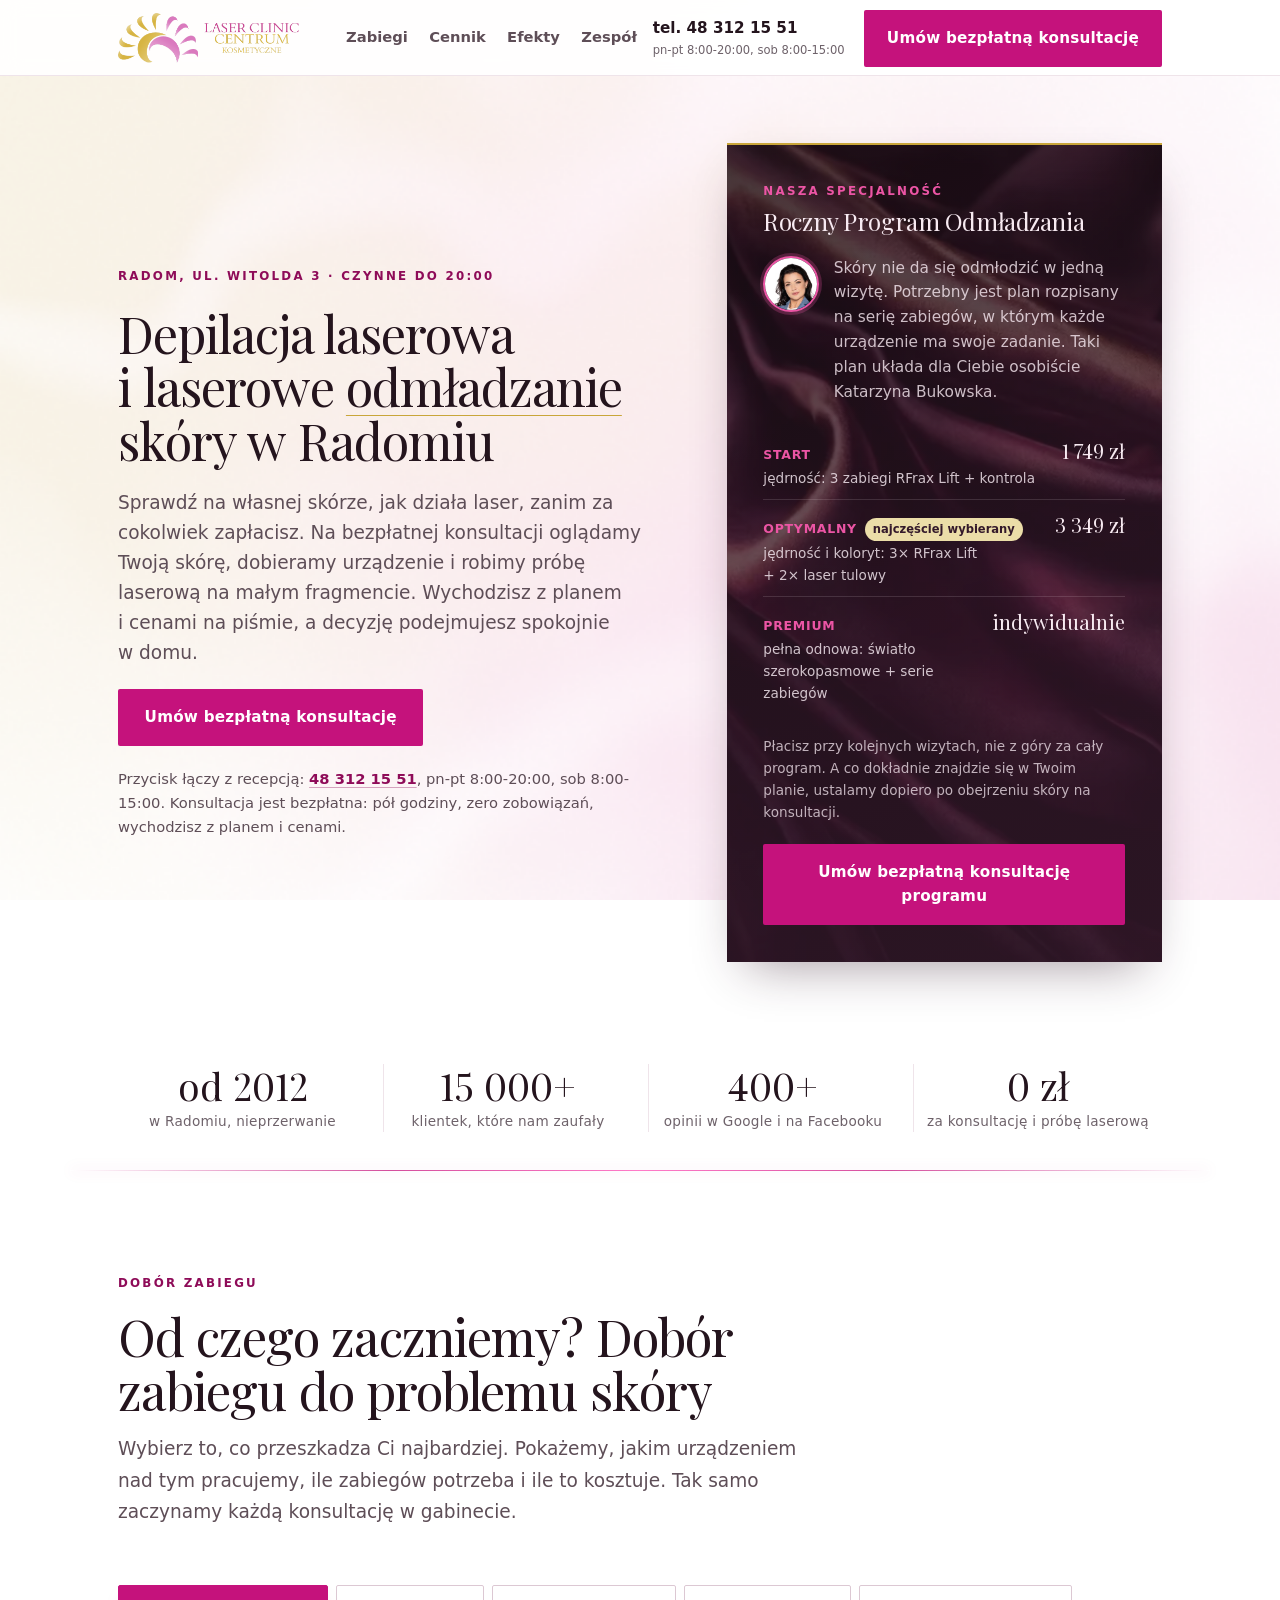
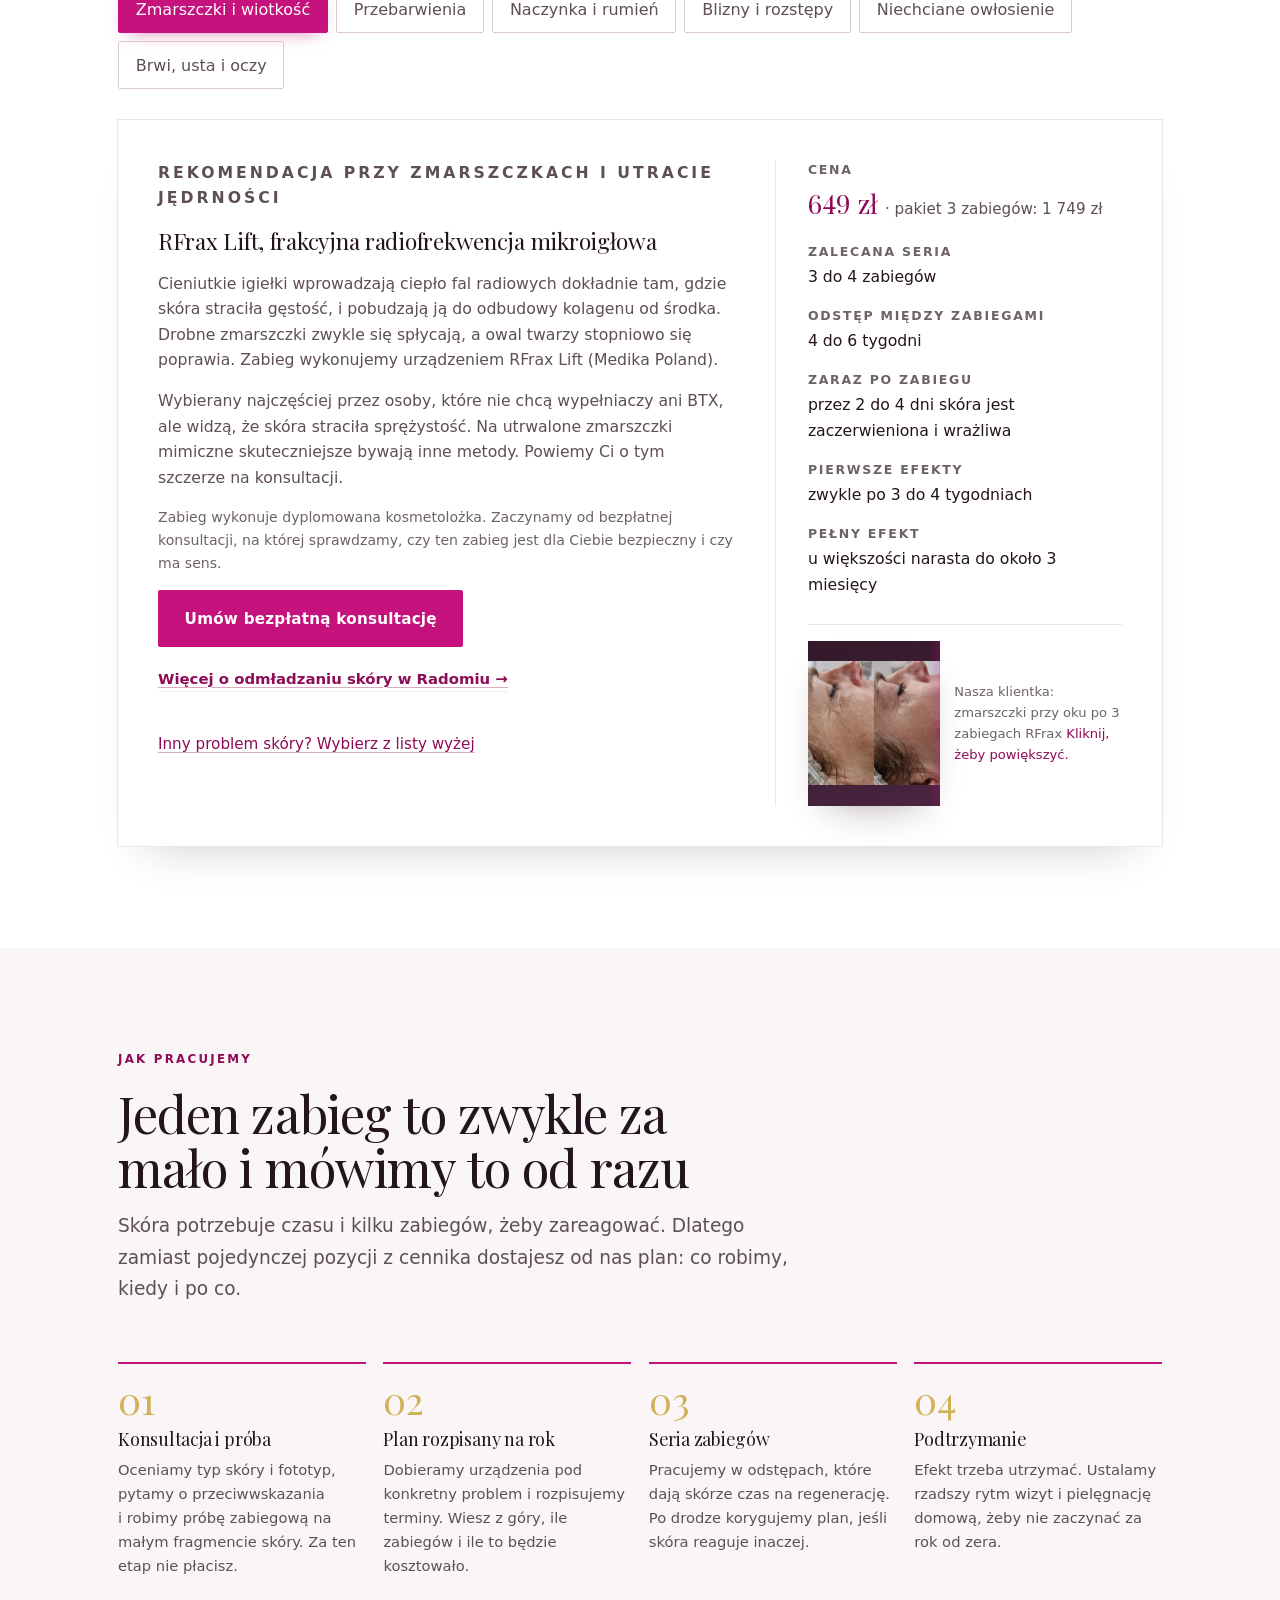
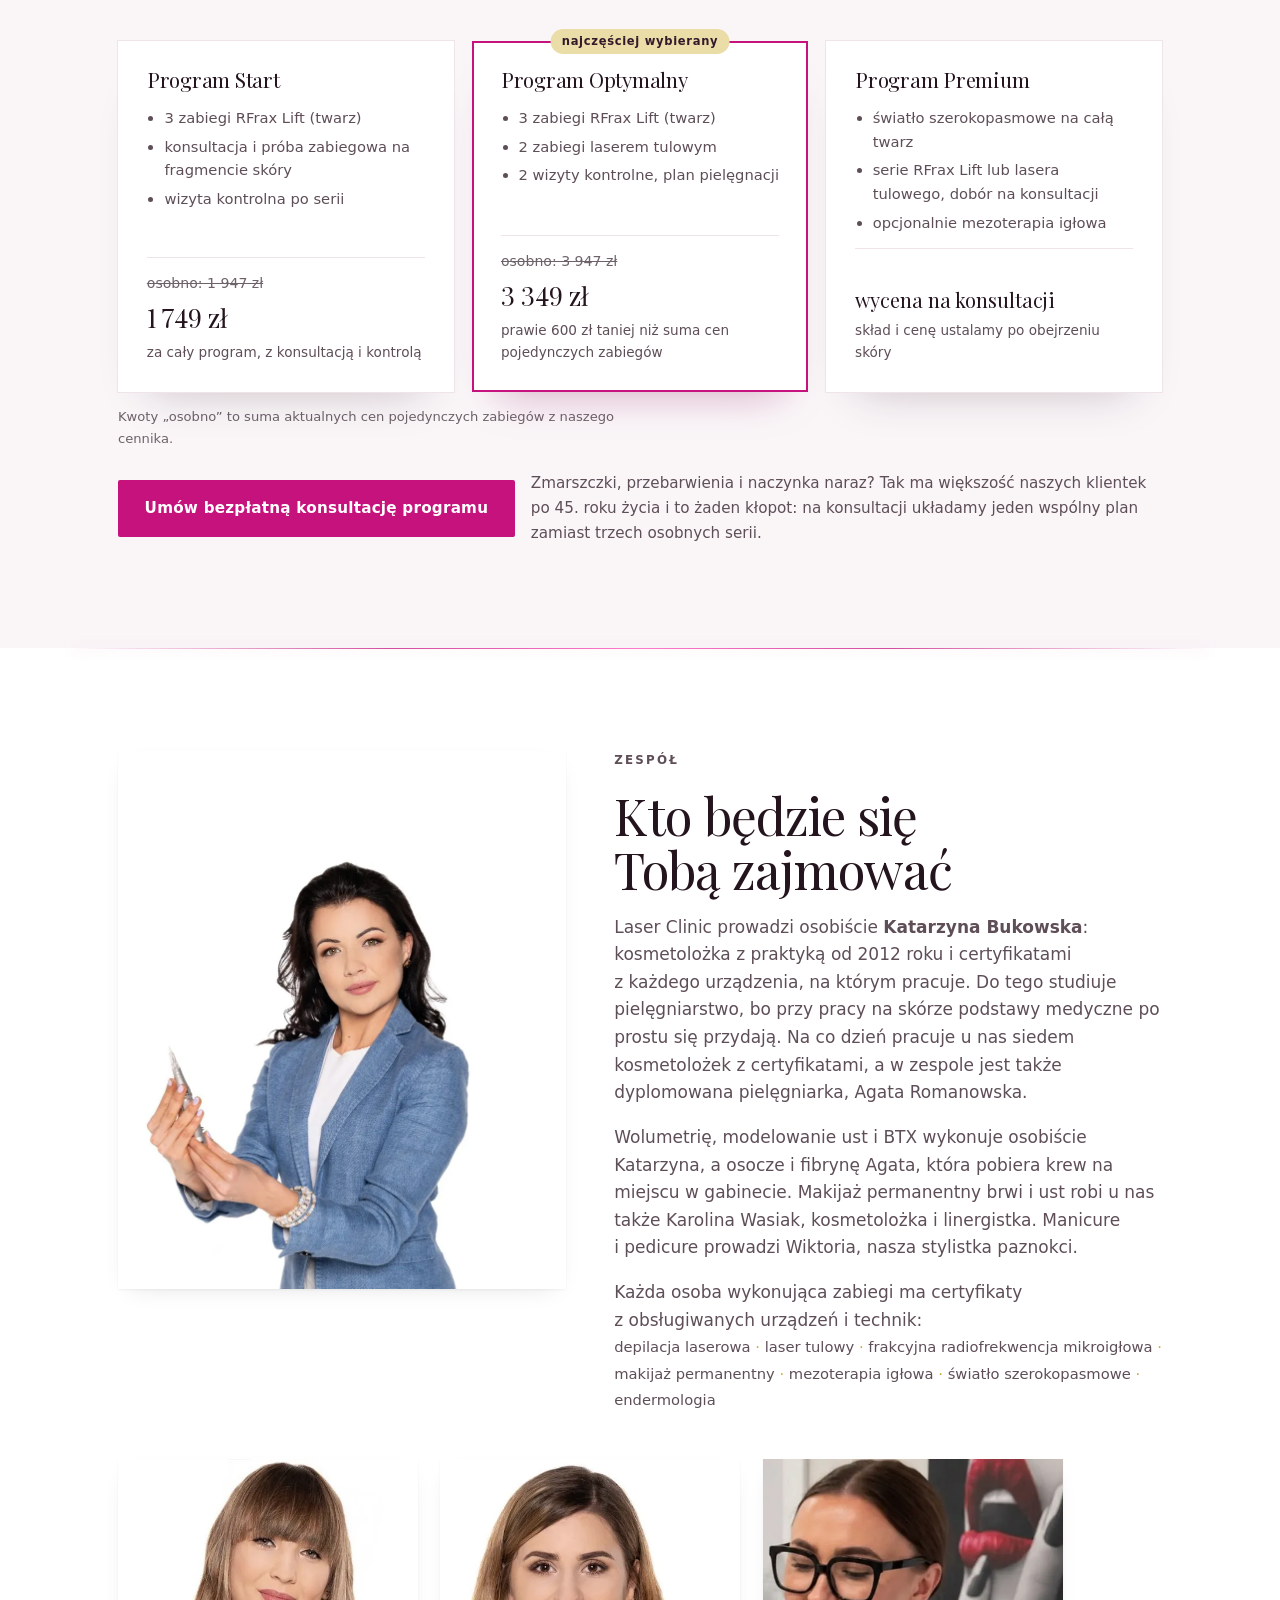
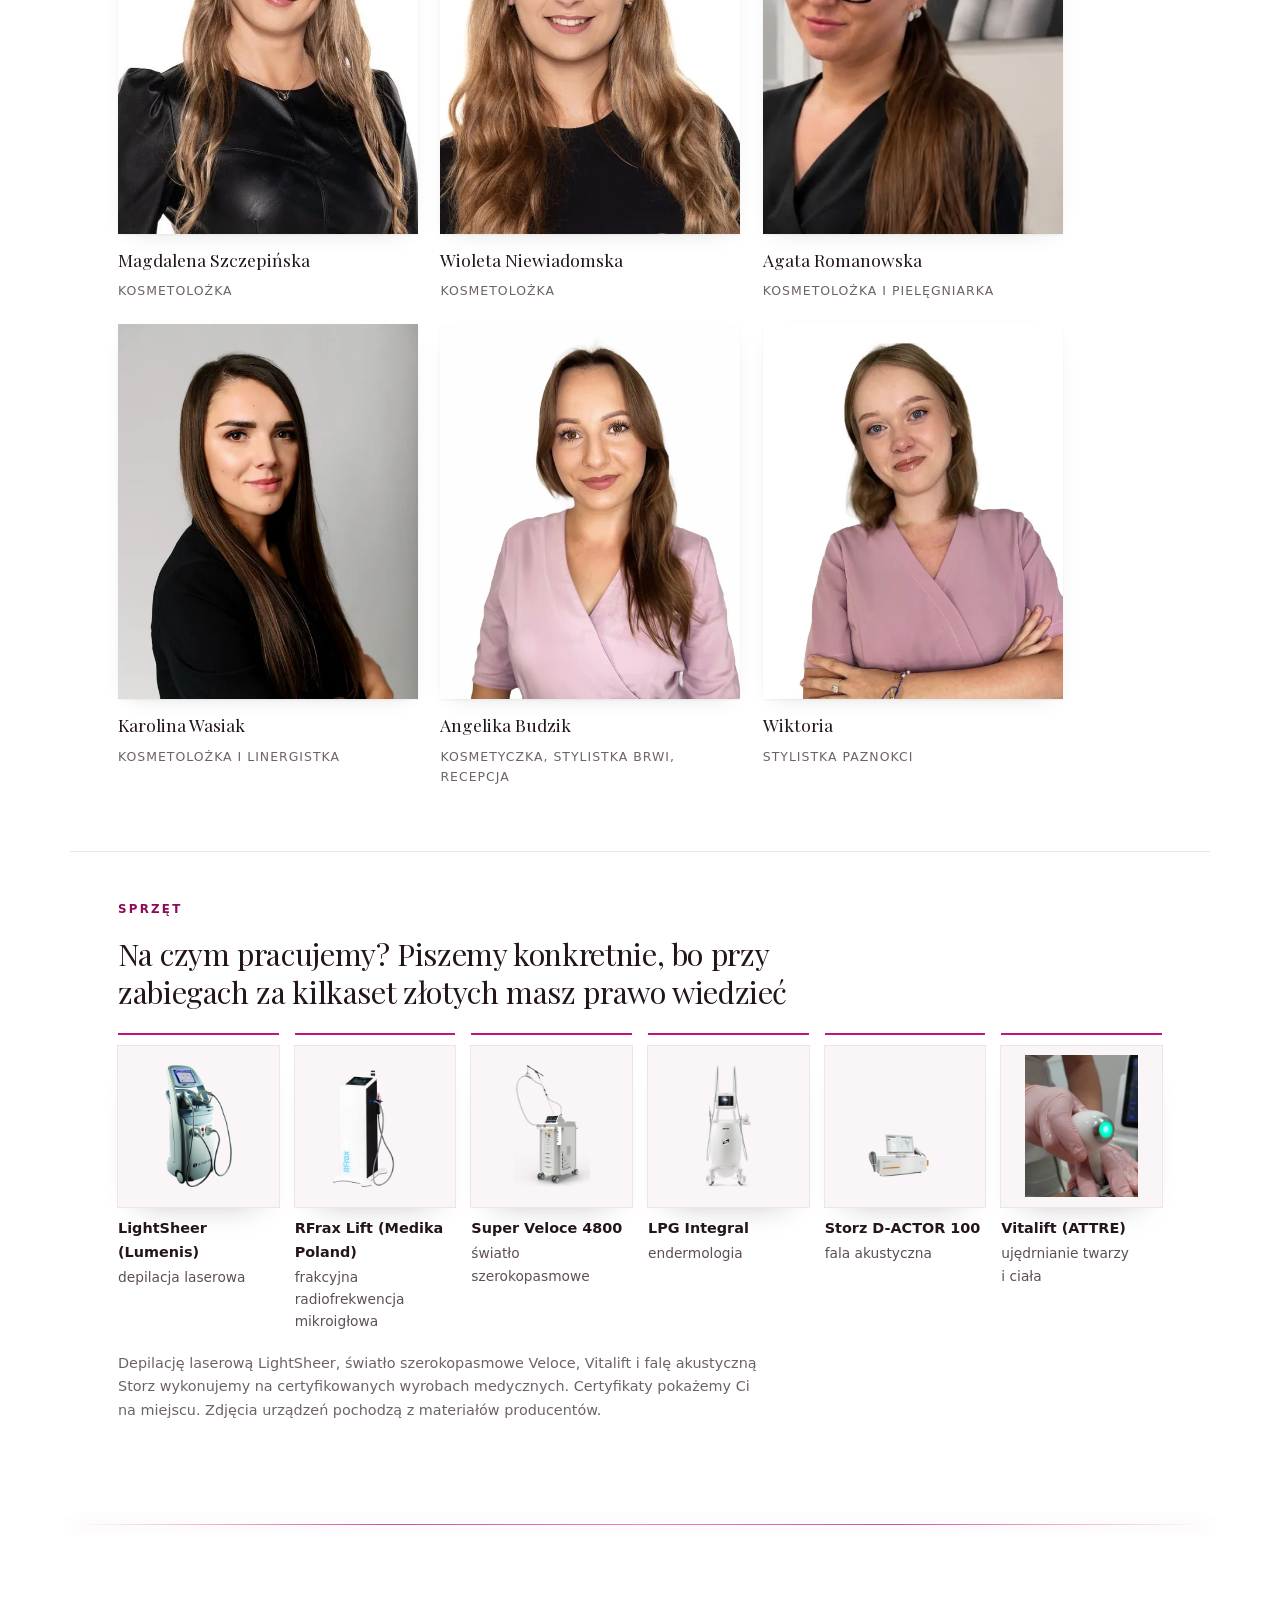
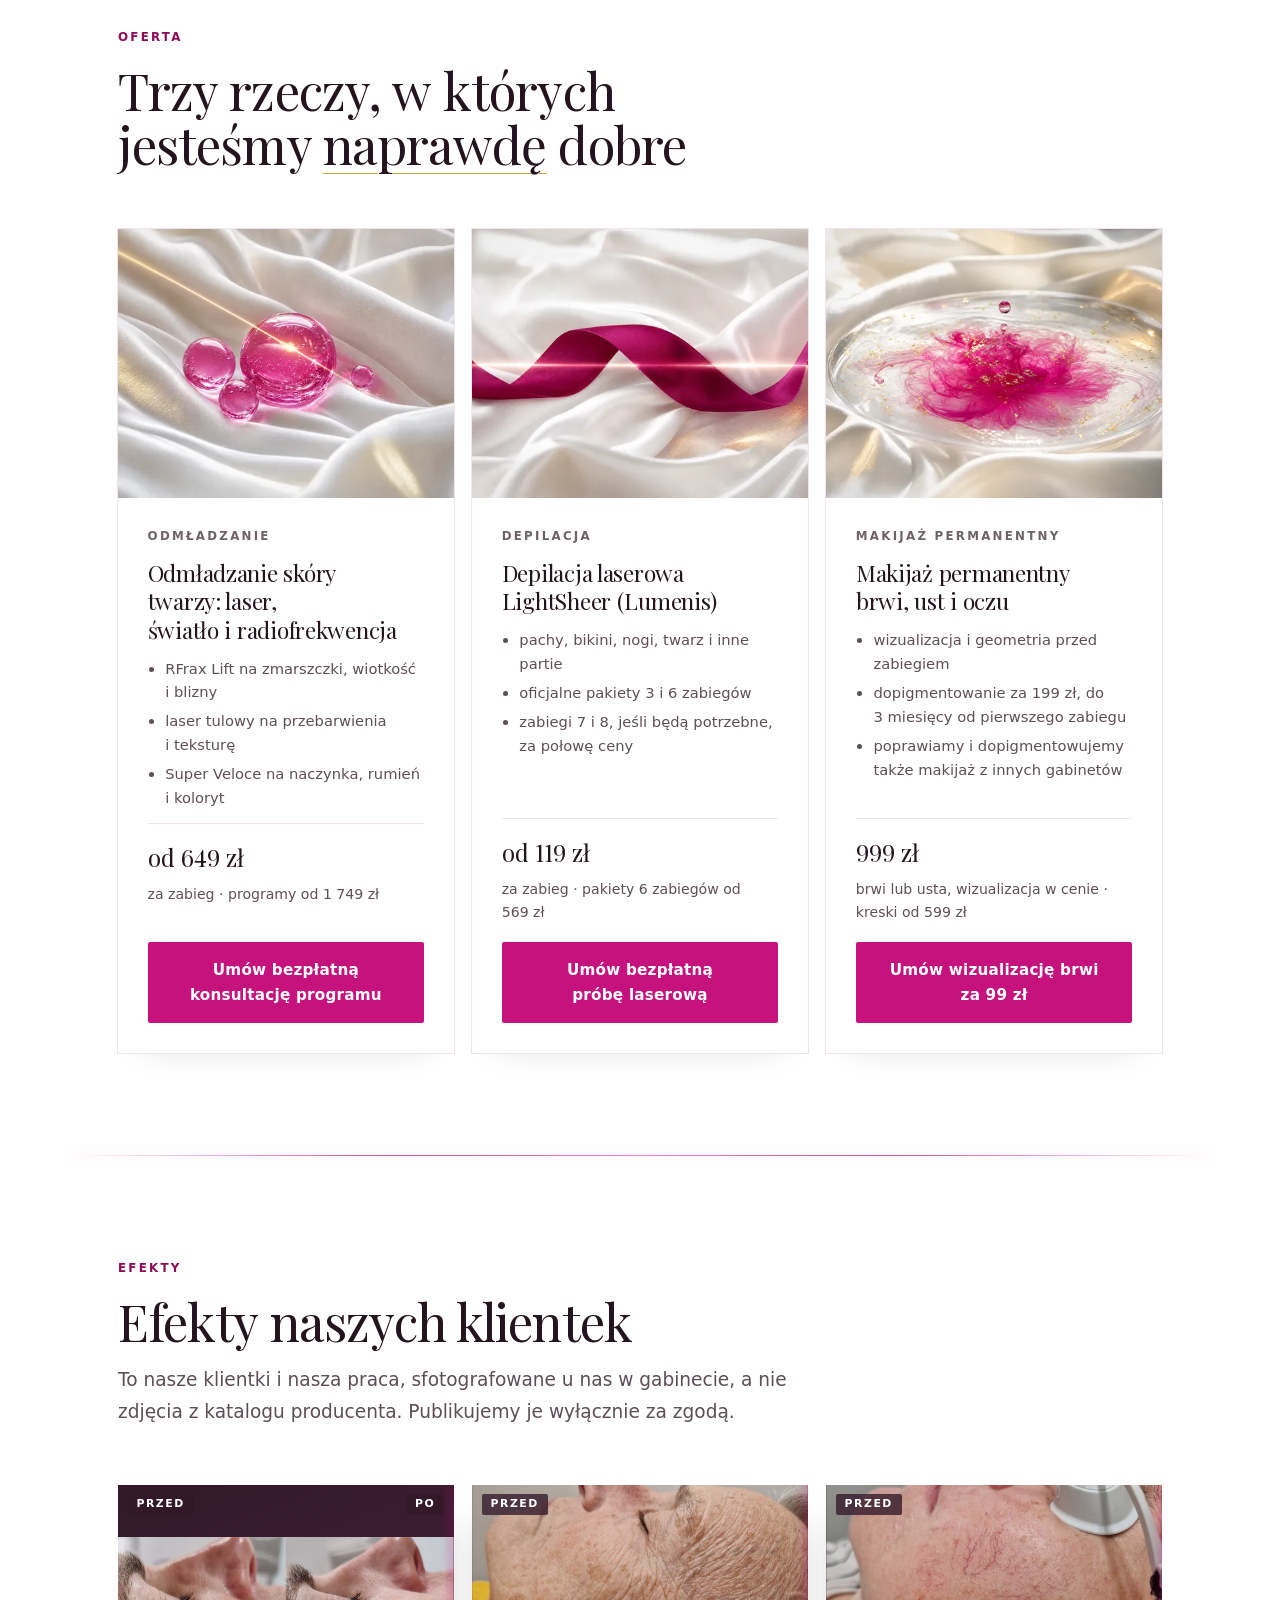
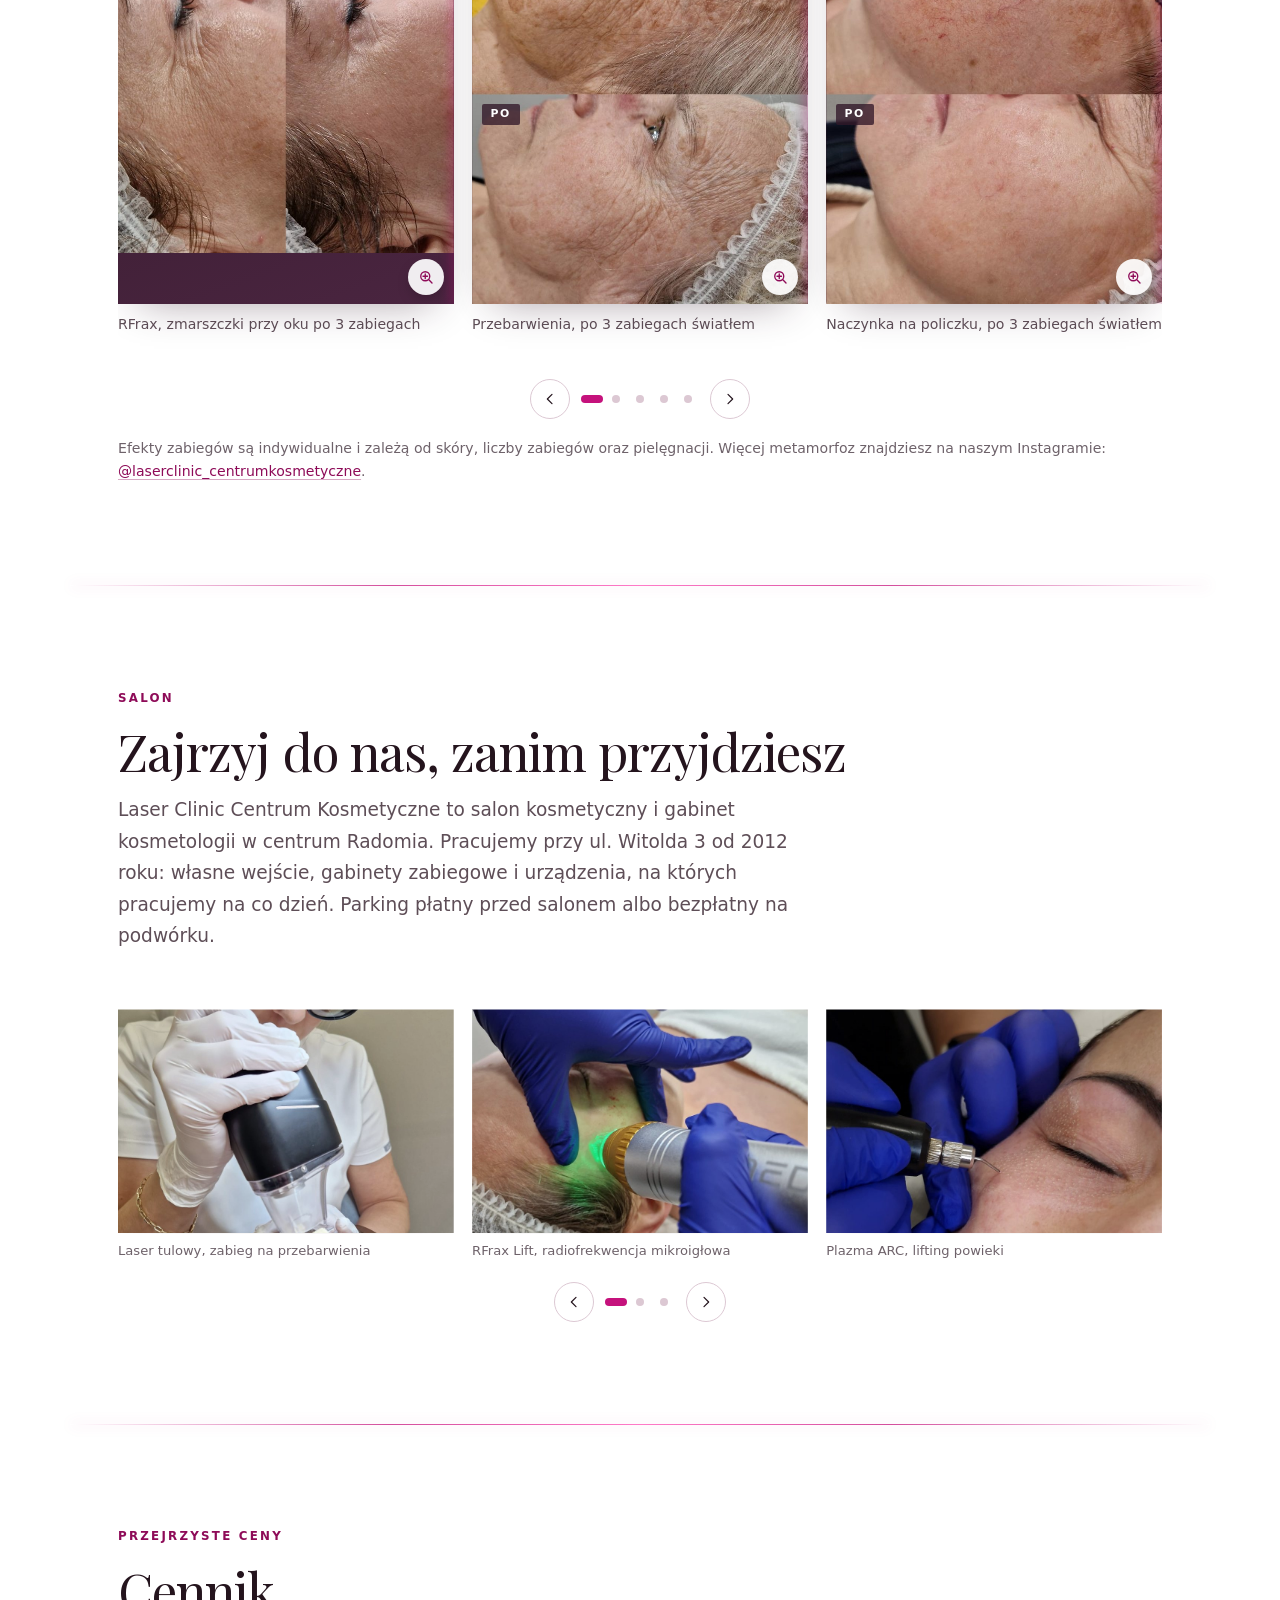
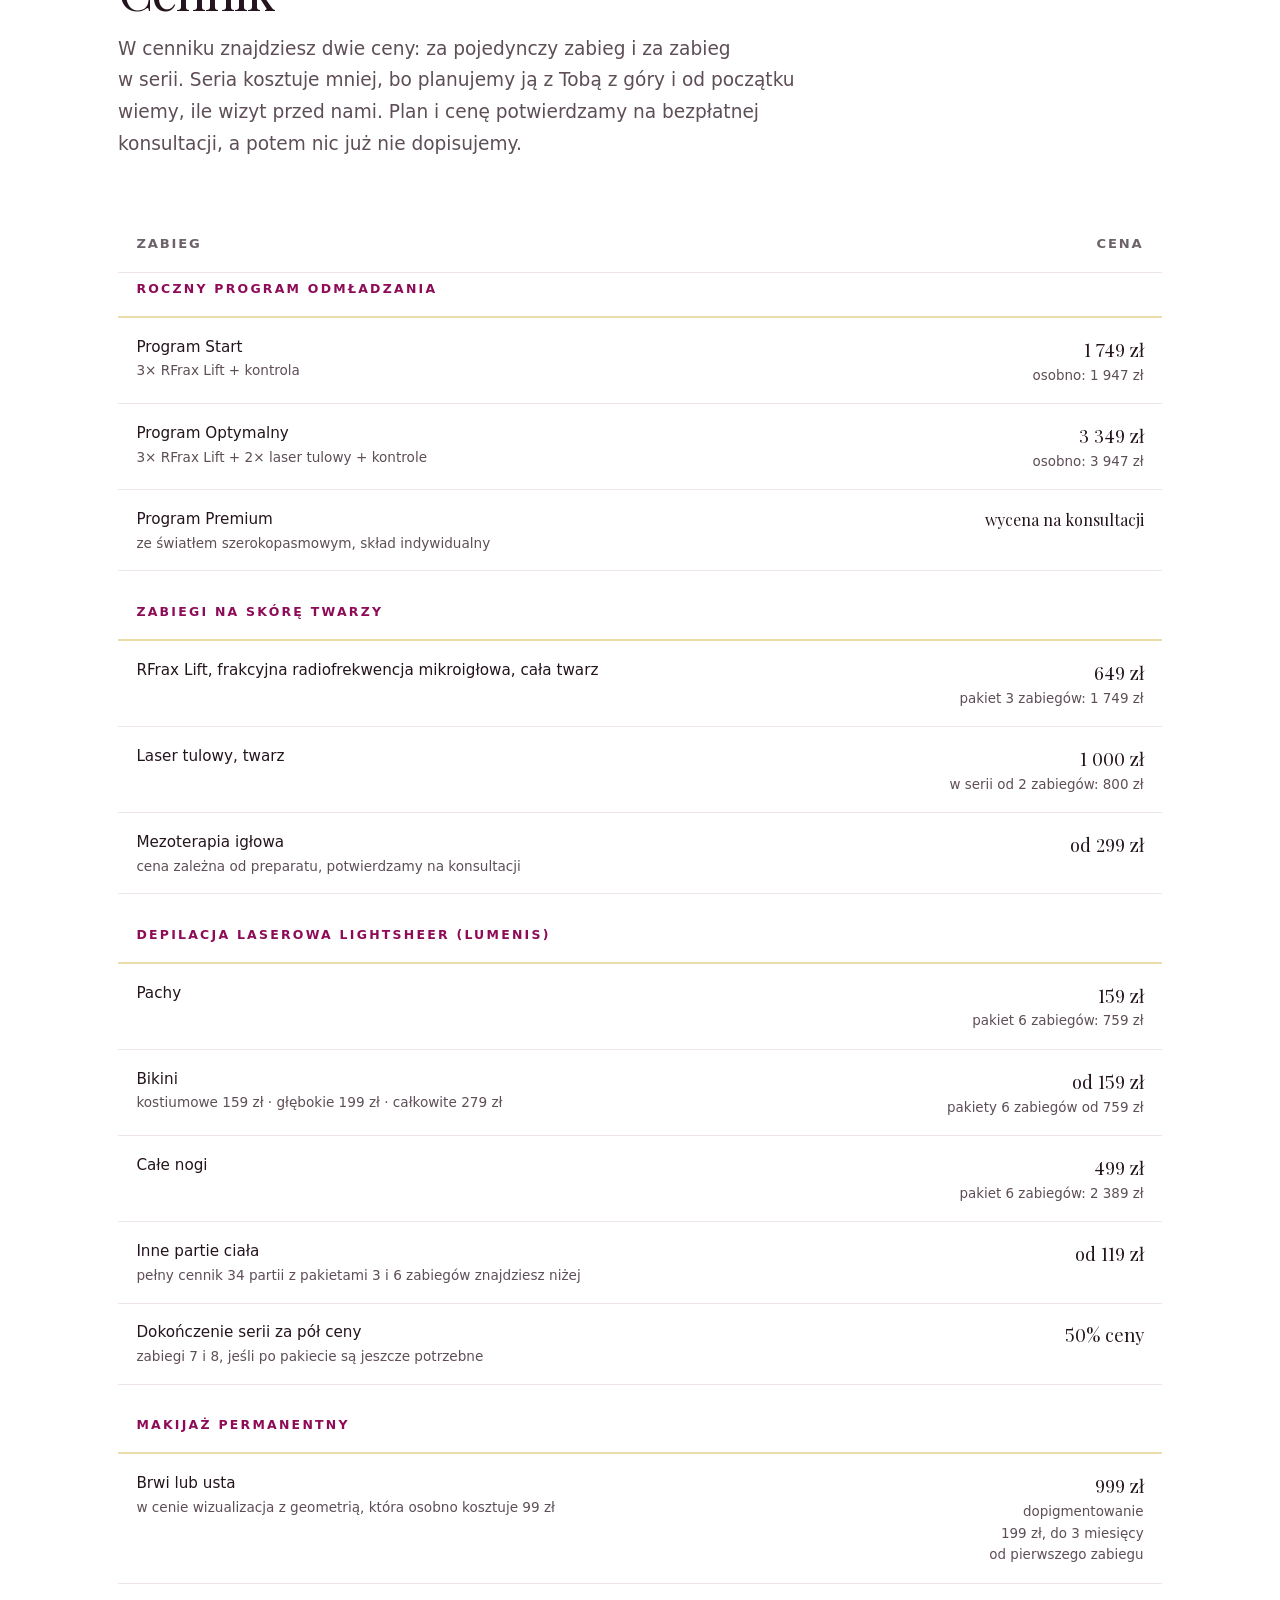
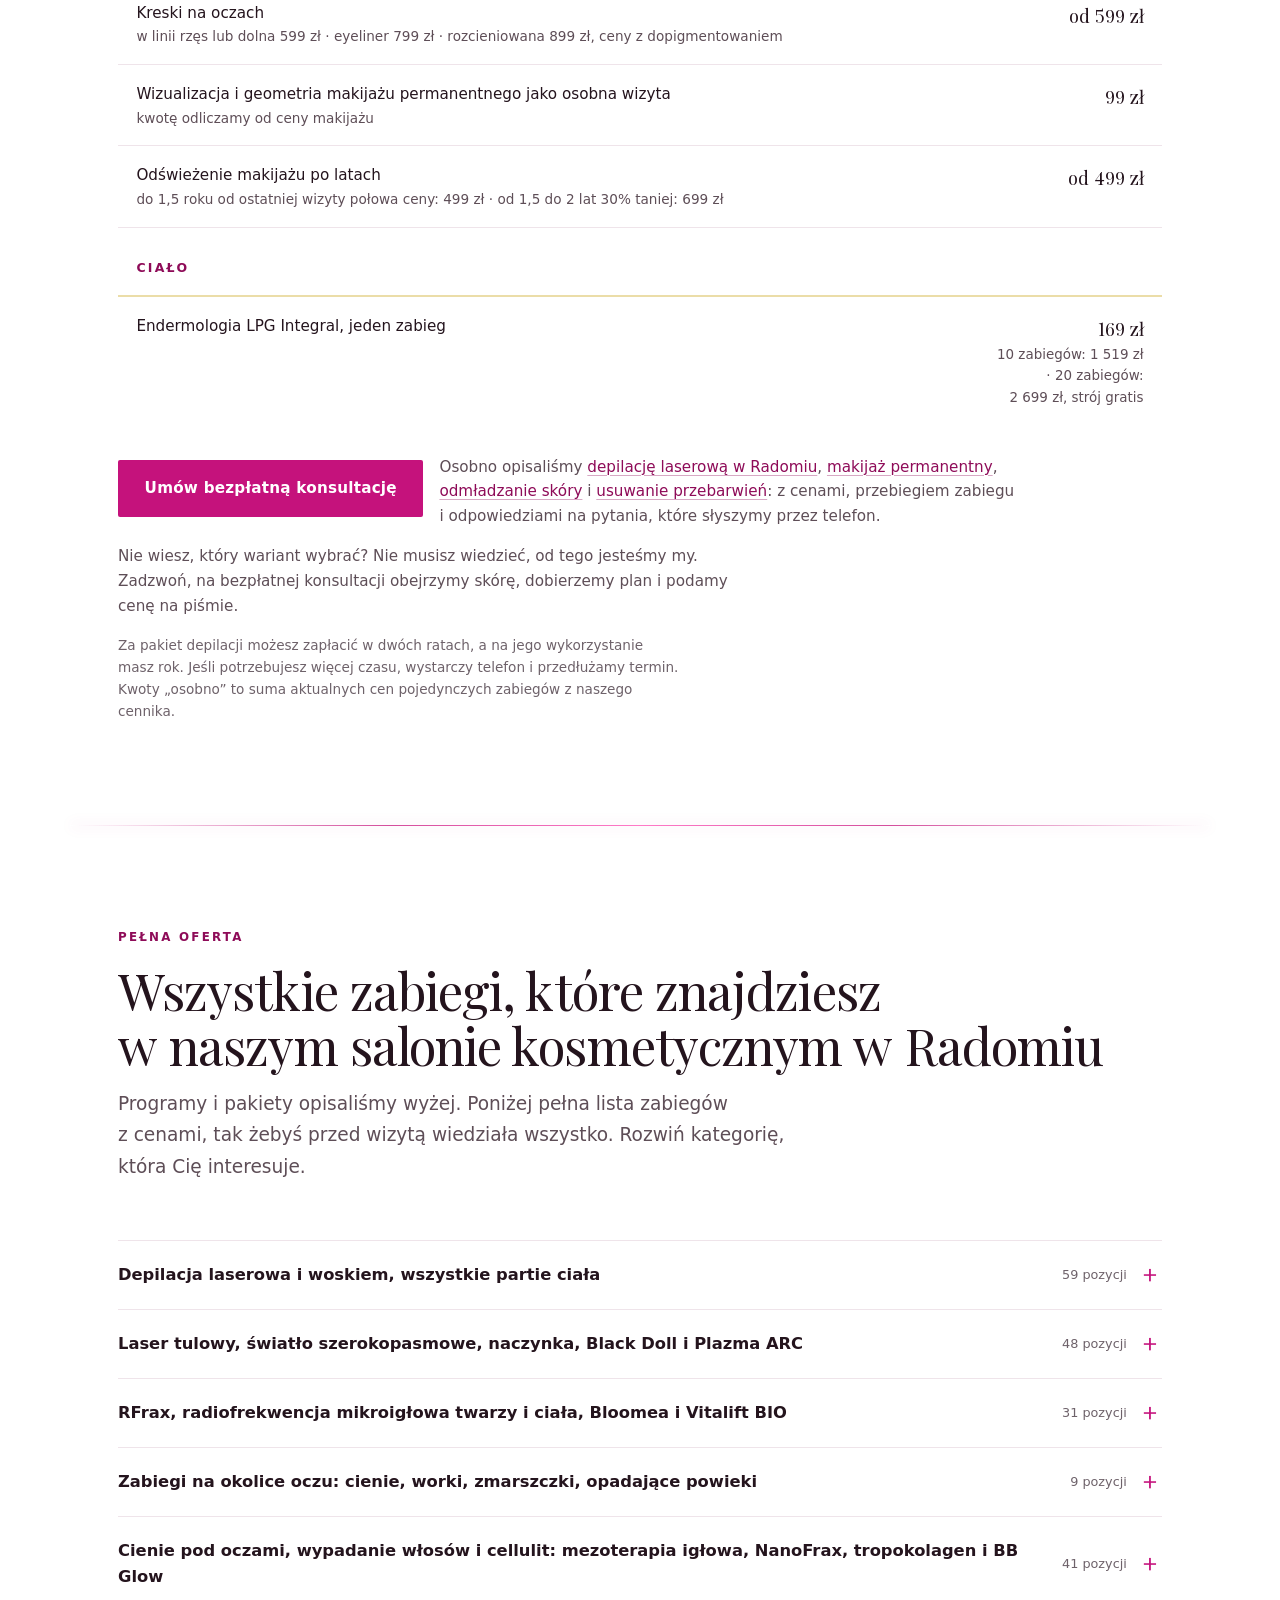
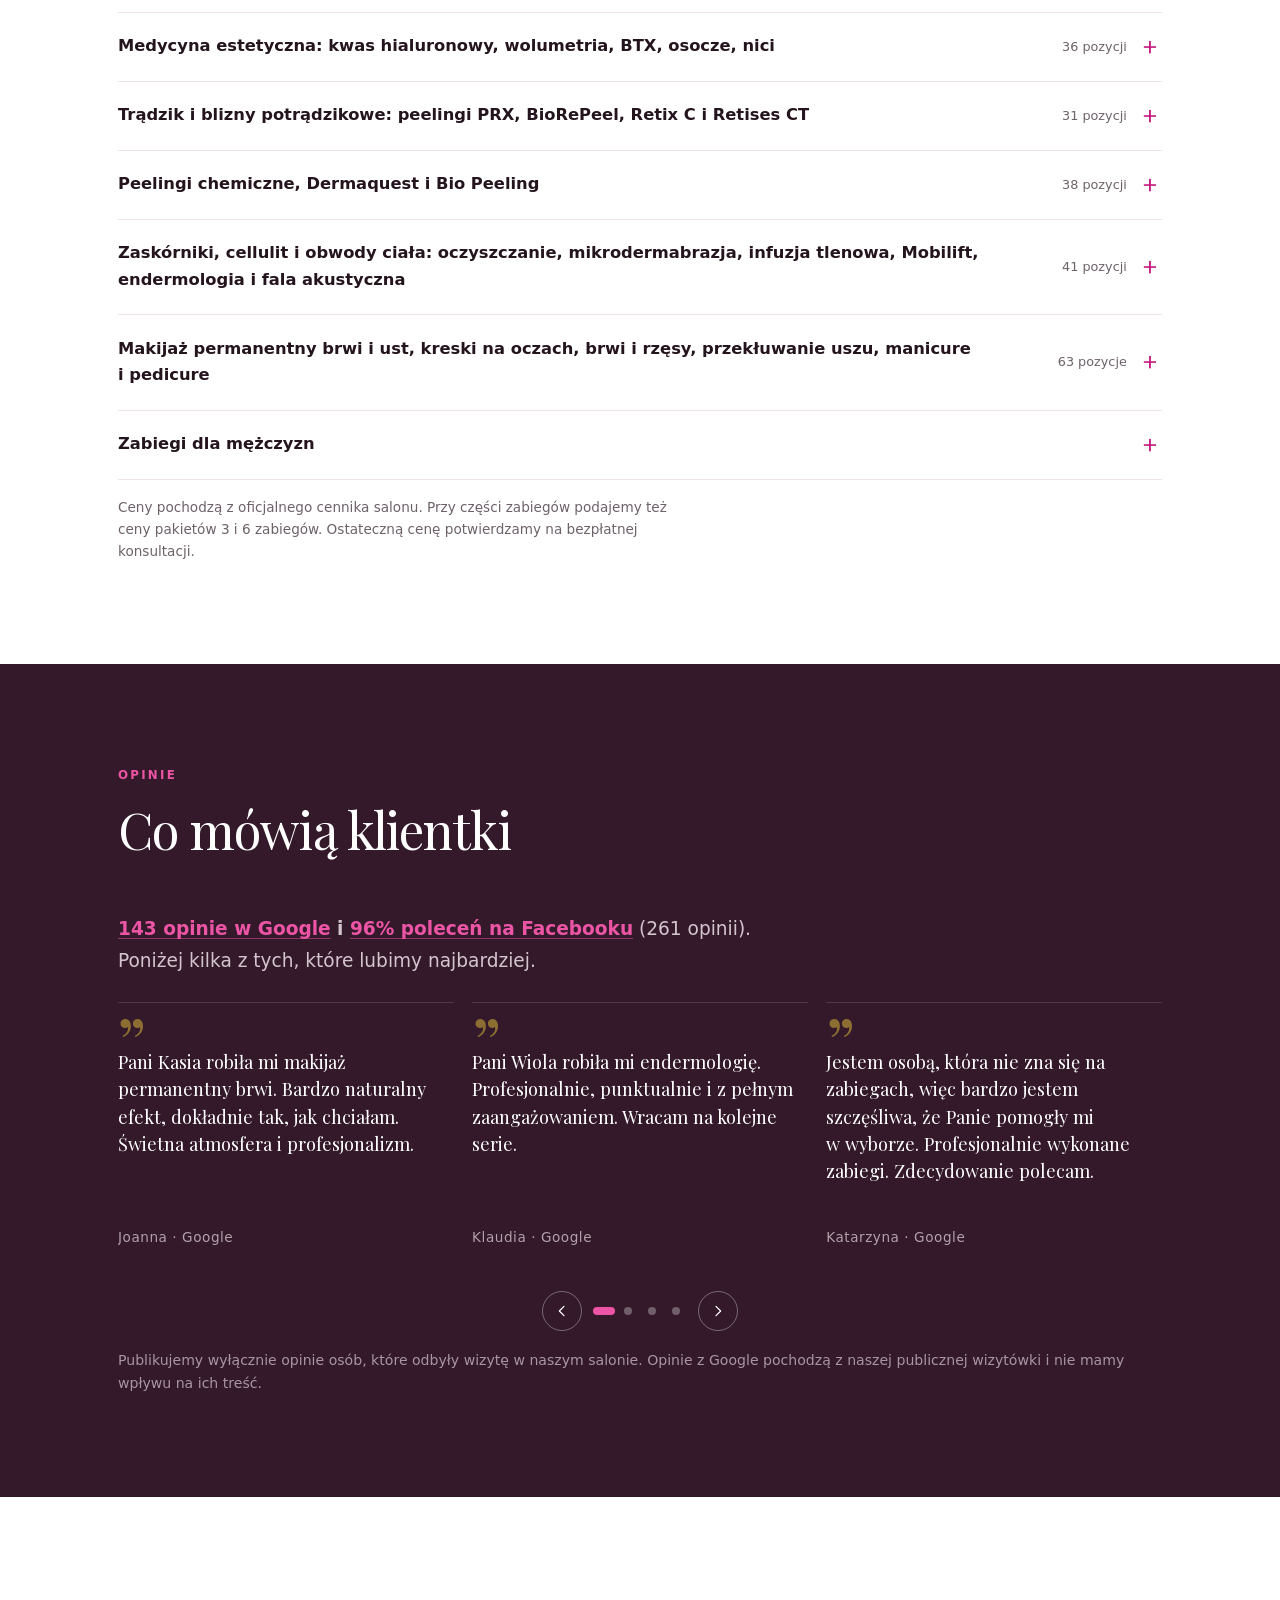
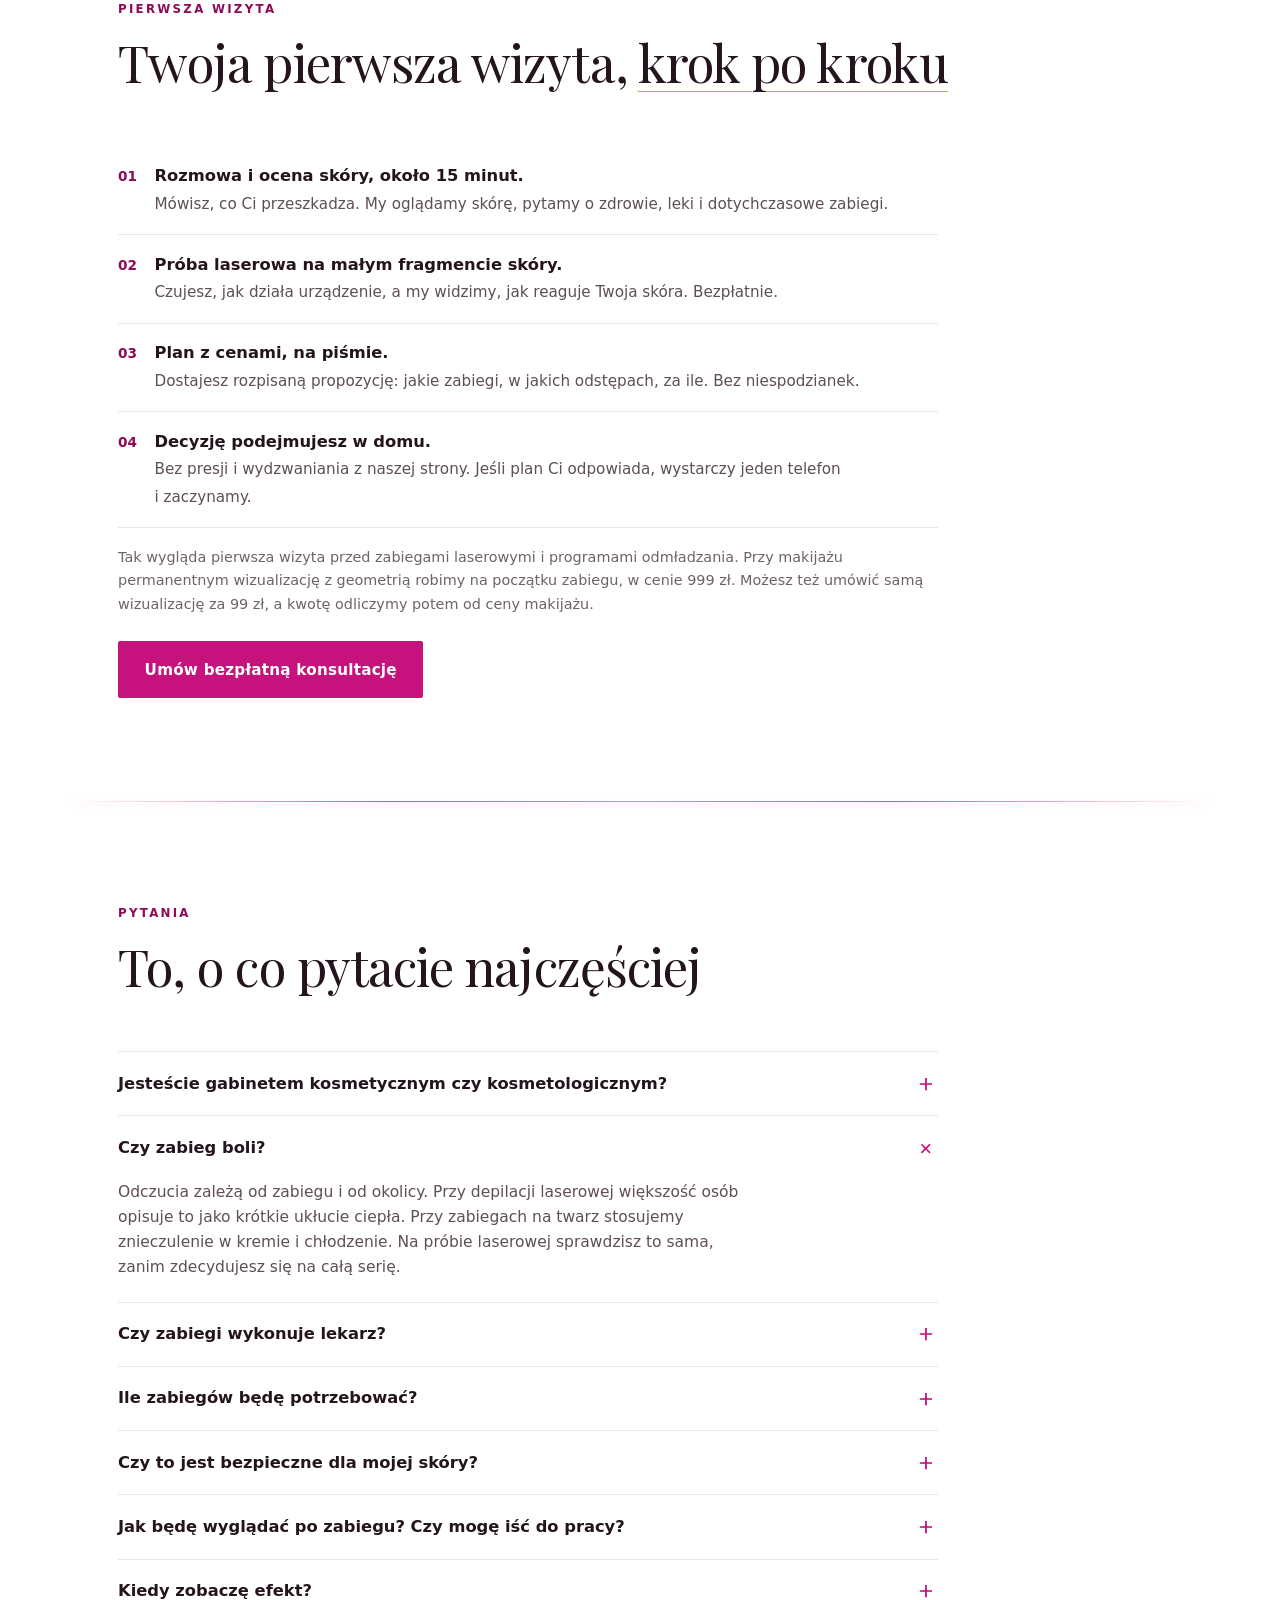
==== commit 5882d28d: "Cennik swiatla szerokopasmowego Veloce" ====
--- a/index.html
+++ b/index.html
@@ -924,7 +924,7 @@
           <a class="back-tabs" href="#zabiegi">Inny problem skóry? Wybierz z&nbsp;listy wyżej</a>
         </div>
         <div class="concern-side">
-          <div class="spec"><dt>Cena</dt><dd class="big num" style="font-size:1.15rem">wycena na konsultacji <small>zakres ustalamy po obejrzeniu skóry</small></dd></div>
+          <div class="spec"><dt>Cena</dt><dd class="big num">od 1&nbsp;000&nbsp;zł <small>twarz, zależnie od protokołu; szyja od 800&nbsp;zł, pełny cennik niżej</small></dd></div>
           <div class="spec"><dt>Plan</dt><dd>1 do 3 zabiegów; przebarwienia bledną zwykle już po pierwszym, utrwalony rumień i&nbsp;naczynka częściej po 2 do 3</dd></div>
           <div class="spec"><dt>Odstęp między zabiegami</dt><dd>3 do 4 tygodni</dd></div>
           <div class="spec"><dt>Efekty</dt><dd>narastają z&nbsp;każdym tygodniem po zabiegu</dd></div>
@@ -1376,7 +1376,7 @@
         </details>
         <details>
           <summary><h3 id="oferta-lasery">Laser tulowy, światło szerokopasmowe, naczynka, Black Doll i&nbsp;Plazma ARC</h3></summary>
-          <p>Laser tulowy na przebarwienia i&nbsp;koloryt, światło szerokopasmowe Super Veloce na rumień, naczynka i&nbsp;fotoodmładzanie, laser VELUR na pojedyncze naczynka, laserowy peeling węglowy Black Doll oraz Plazma ARC na powieki i&nbsp;zmarszczki. Przy zabiegach światłem i&nbsp;laserem zaczynamy od próby, żeby sprawdzić reakcję skóry.</p>
+          <p>Laser tulowy na przebarwienia i&nbsp;koloryt, światło szerokopasmowe Super Veloce na rumień, naczynka i&nbsp;fotoodmładzanie, laser VELUR na pojedyncze naczynka, laserowy peeling węglowy Black Doll oraz Plazma ARC na powieki i&nbsp;zmarszczki. Przy zabiegach światłem i&nbsp;laserem zaczynamy od próby, żeby sprawdzić reakcję skóry. Protokół Veloce dobieramy na konsultacji do tego, z&nbsp;czym przychodzisz: fotostarzenie, przebarwienia, rumień i&nbsp;teleangiektazje, trądzik pospolity, zapalny i&nbsp;różowaty, anti-aging oraz odmłodzenie genowe.</p>
           <div class="table-scroll" style="margin-bottom:1.2rem"><table>
             <tbody>
 <tr class="grp"><td colspan="2">LASER TULOWY (ATTRE)</td></tr>
@@ -1387,8 +1387,22 @@
 <tr><td>Rozstępy, blizny<span class="sub">wycena indywidualna, zależnie od wielkości zmiany</span></td><td class="price num"><span class="amt">od 200&nbsp;zł</span></td></tr>
 <tr><td>Skóra głowy</td><td class="price num"><span class="amt">700&nbsp;zł</span></td></tr>
 <tr class="grp"><td colspan="2">ŚWIATŁO SZEROKOPASMOWE Super Veloce: naczynka, rumień, przebarwienia, fotoodmładzanie</td></tr>
-<tr><td>Cała twarz, protokół wielofiltrowy<span class="sub">w&nbsp;jednej wizycie: odmłodzenie, rumień, naczynka i&nbsp;przebarwienia</span></td><td class="price num"><span class="amt" style="white-space:normal;font-size:1rem">wycena na konsultacji</span></td></tr>
-<tr><td>Pojedyncze partie: nos, policzki, dekolt, dłonie<span class="sub">zaczynamy od próby światłem, żeby sprawdzić reakcję skóry</span></td><td class="price num"><span class="amt" style="white-space:normal;font-size:1rem">wycena na konsultacji</span></td></tr>
+<tr><td>Veloce Focus, terapia celowana · twarz<span class="sub">w&nbsp;jednej wizycie: odmłodzenie, rumień, naczynka i&nbsp;przebarwienia</span></td><td class="price num"><span class="amt">1&nbsp;000&nbsp;zł</span></td></tr>
+<tr><td>Veloce Focus, terapia celowana · szyja</td><td class="price num"><span class="amt">800&nbsp;zł</span></td></tr>
+<tr><td>Veloce Focus, terapia celowana · dekolt</td><td class="price num"><span class="amt">1&nbsp;000&nbsp;zł</span></td></tr>
+<tr><td>Veloce Focus, terapia celowana · twarz, szyja i&nbsp;dekolt</td><td class="price num"><span class="amt">2&nbsp;200&nbsp;zł</span></td></tr>
+<tr><td>Veloce Advanced, terapia zaawansowana · twarz</td><td class="price num"><span class="amt">1&nbsp;200&nbsp;zł</span></td></tr>
+<tr><td>Veloce Advanced, terapia zaawansowana · szyja</td><td class="price num"><span class="amt">1&nbsp;000&nbsp;zł</span></td></tr>
+<tr><td>Veloce Advanced, terapia zaawansowana · dekolt</td><td class="price num"><span class="amt">1&nbsp;200&nbsp;zł</span></td></tr>
+<tr><td>Veloce Advanced, terapia zaawansowana · twarz, szyja i&nbsp;dekolt</td><td class="price num"><span class="amt">2&nbsp;600&nbsp;zł</span></td></tr>
+<tr><td>Veloce Signature, terapia kompleksowa · twarz</td><td class="price num"><span class="amt">1&nbsp;500&nbsp;zł</span></td></tr>
+<tr><td>Veloce Signature, terapia kompleksowa · szyja</td><td class="price num"><span class="amt">1&nbsp;200&nbsp;zł</span></td></tr>
+<tr><td>Veloce Signature, terapia kompleksowa · dekolt</td><td class="price num"><span class="amt">1&nbsp;500&nbsp;zł</span></td></tr>
+<tr><td>Veloce Signature, terapia kompleksowa · twarz, szyja i&nbsp;dekolt</td><td class="price num"><span class="amt">3&nbsp;000&nbsp;zł</span></td></tr>
+<tr class="grp"><td colspan="2">ŚWIATŁO SZEROKOPASMOWE Super Veloce: wycena indywidualna</td></tr>
+<tr><td>Lifting skóry brzucha<span class="sub">zaczynamy od próby światłem, żeby sprawdzić reakcję skóry</span></td><td class="price num"><span class="amt" style="white-space:normal;font-size:1rem">wycena indywidualna</span></td></tr>
+<tr><td>Nogi lub ręce</td><td class="price num"><span class="amt" style="white-space:normal;font-size:1rem">wycena indywidualna</span></td></tr>
+<tr><td>Policzki</td><td class="price num"><span class="amt" style="white-space:normal;font-size:1rem">wycena indywidualna</span></td></tr>
 <tr class="grp"><td colspan="2">VELUR: laserowe zamykanie naczynek</td></tr>
 <tr><td>Cała twarz · VELUR</td><td class="price num"><span class="amt">400&nbsp;zł</span></td></tr>
 <tr><td>Broda</td><td class="price num"><span class="amt">200&nbsp;zł</span></td></tr>
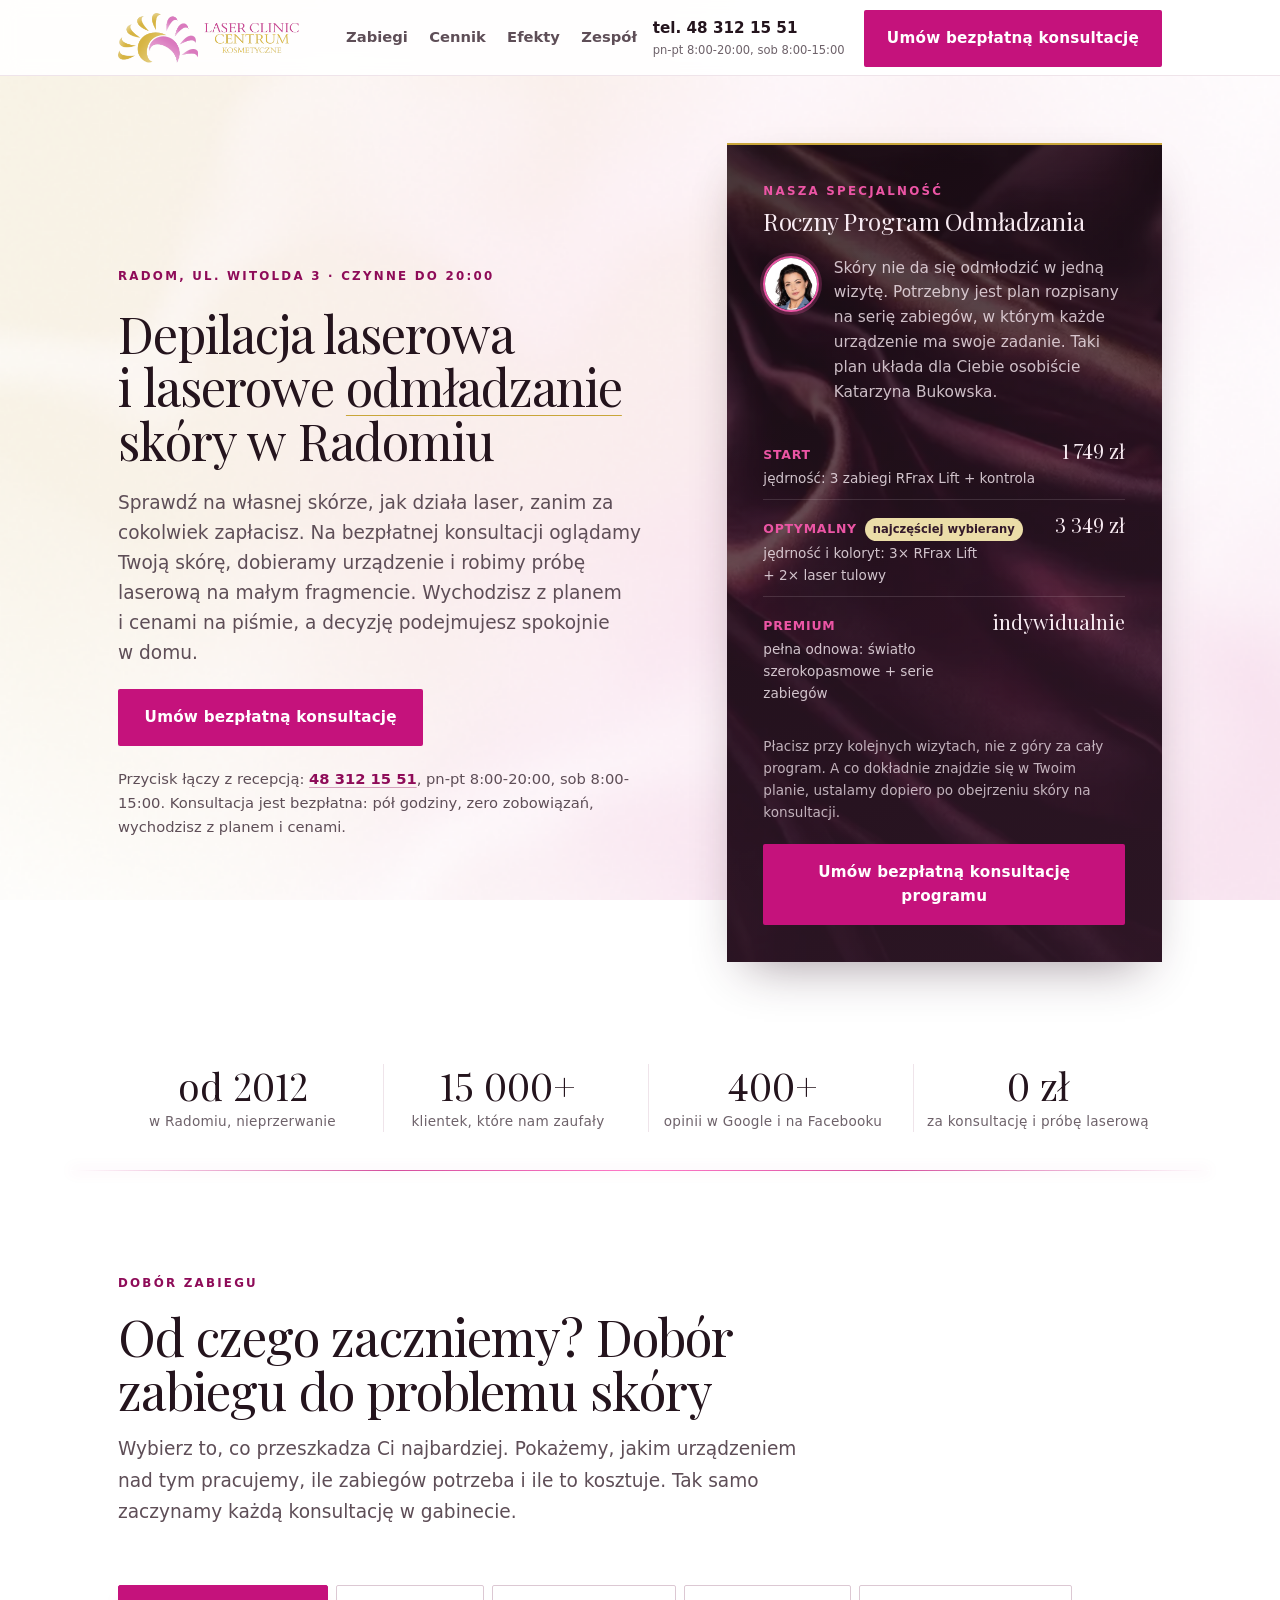
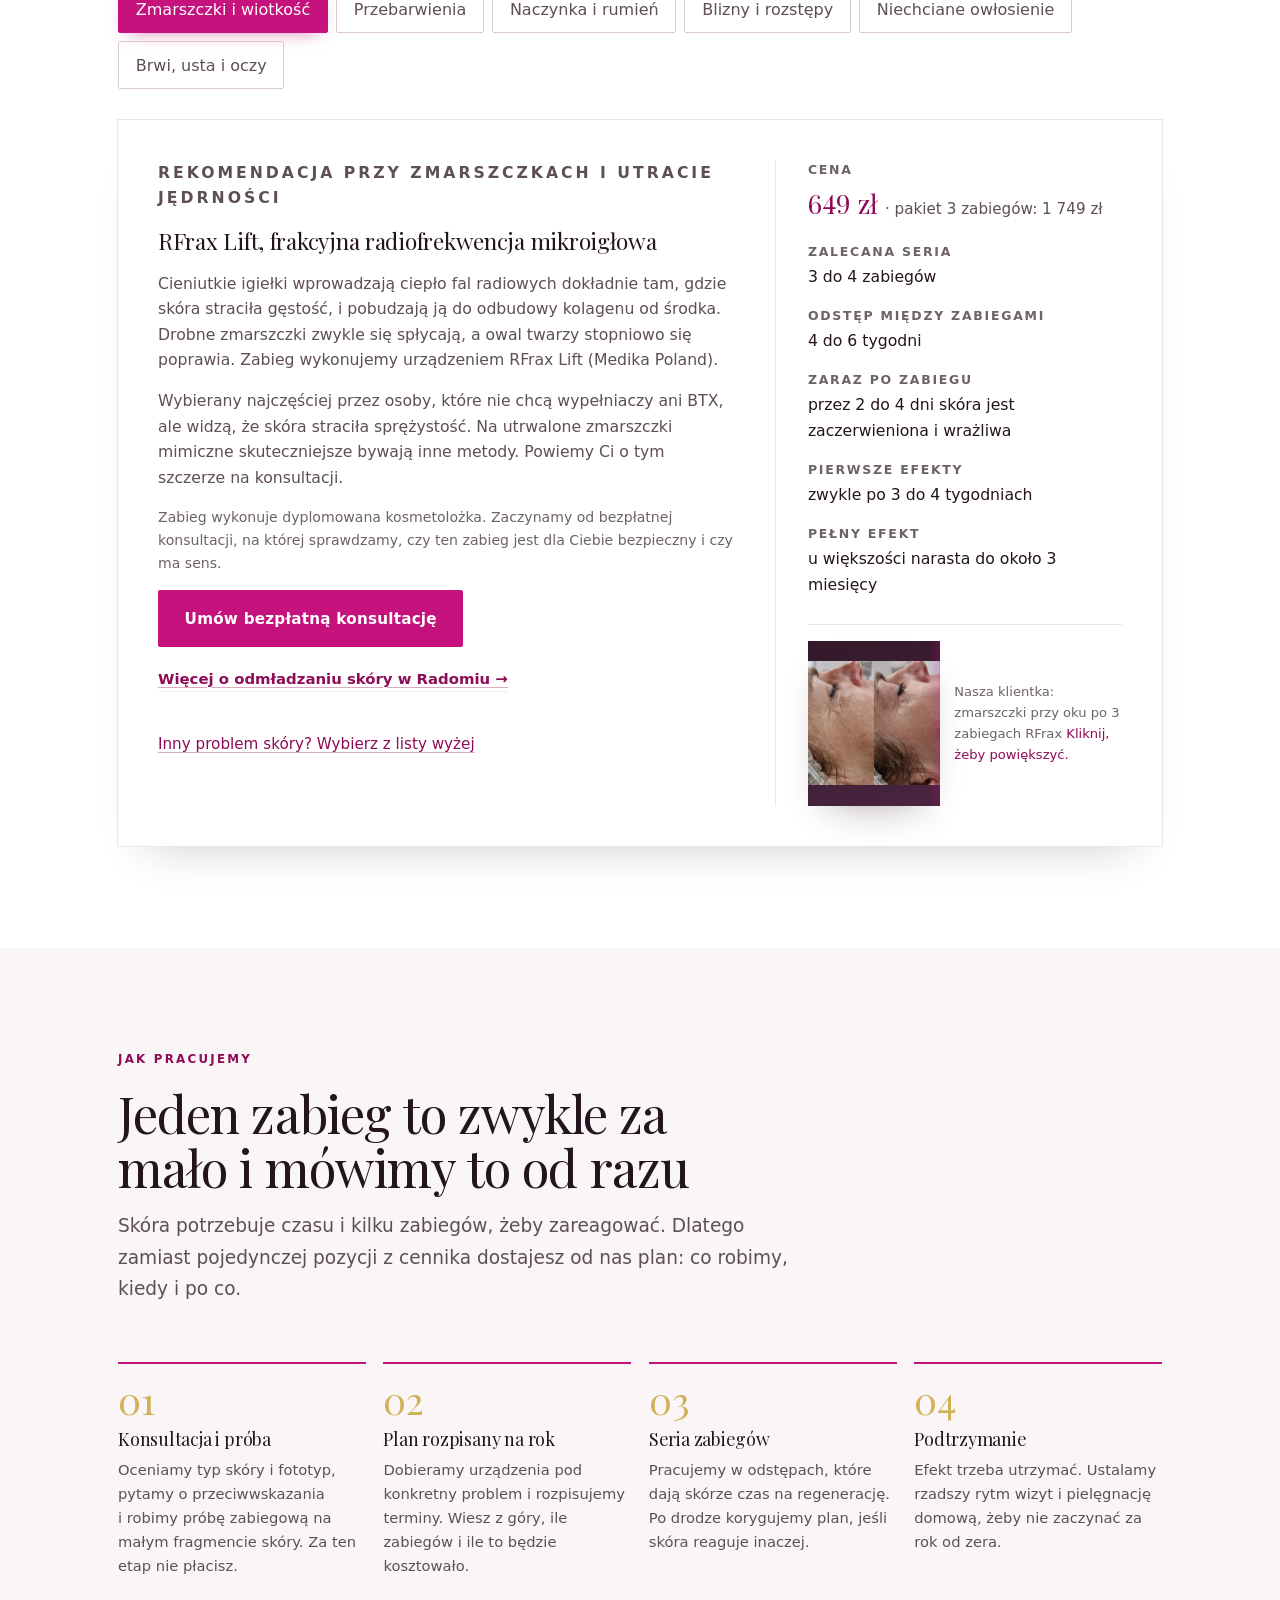
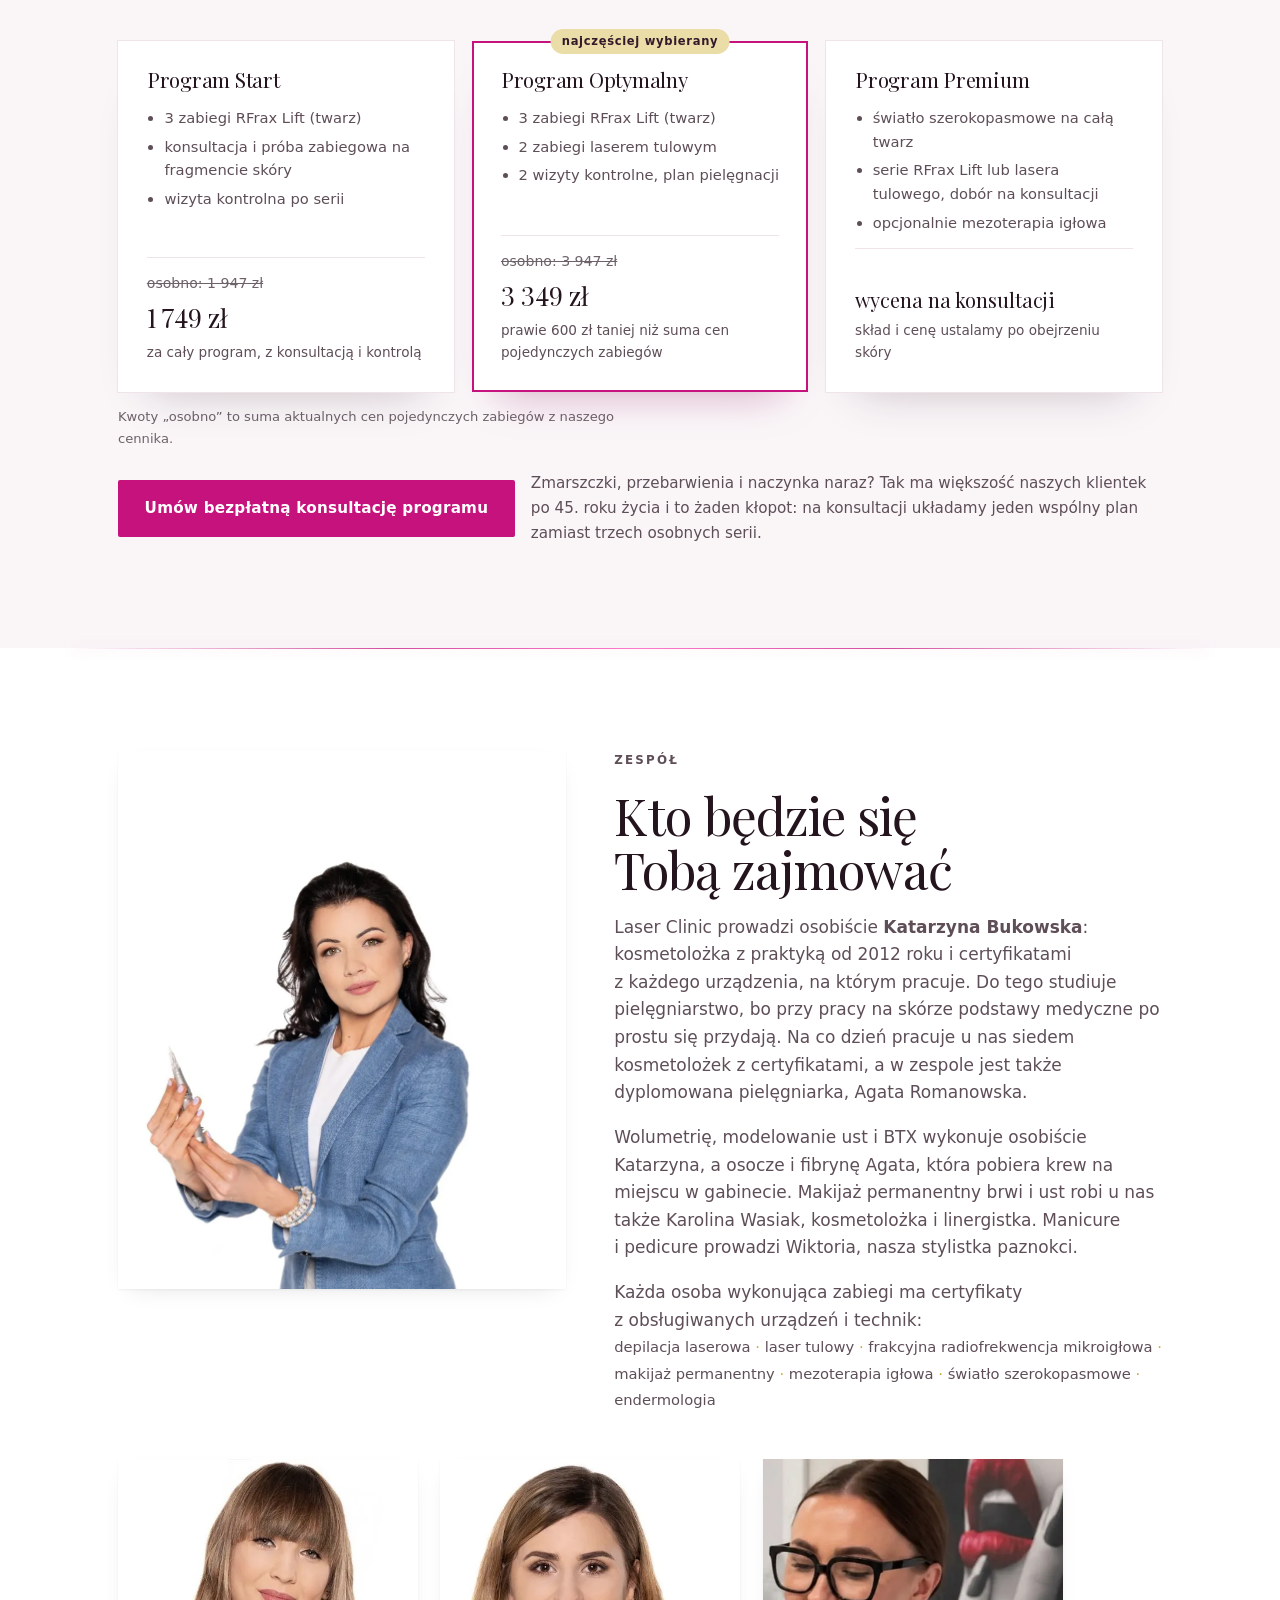
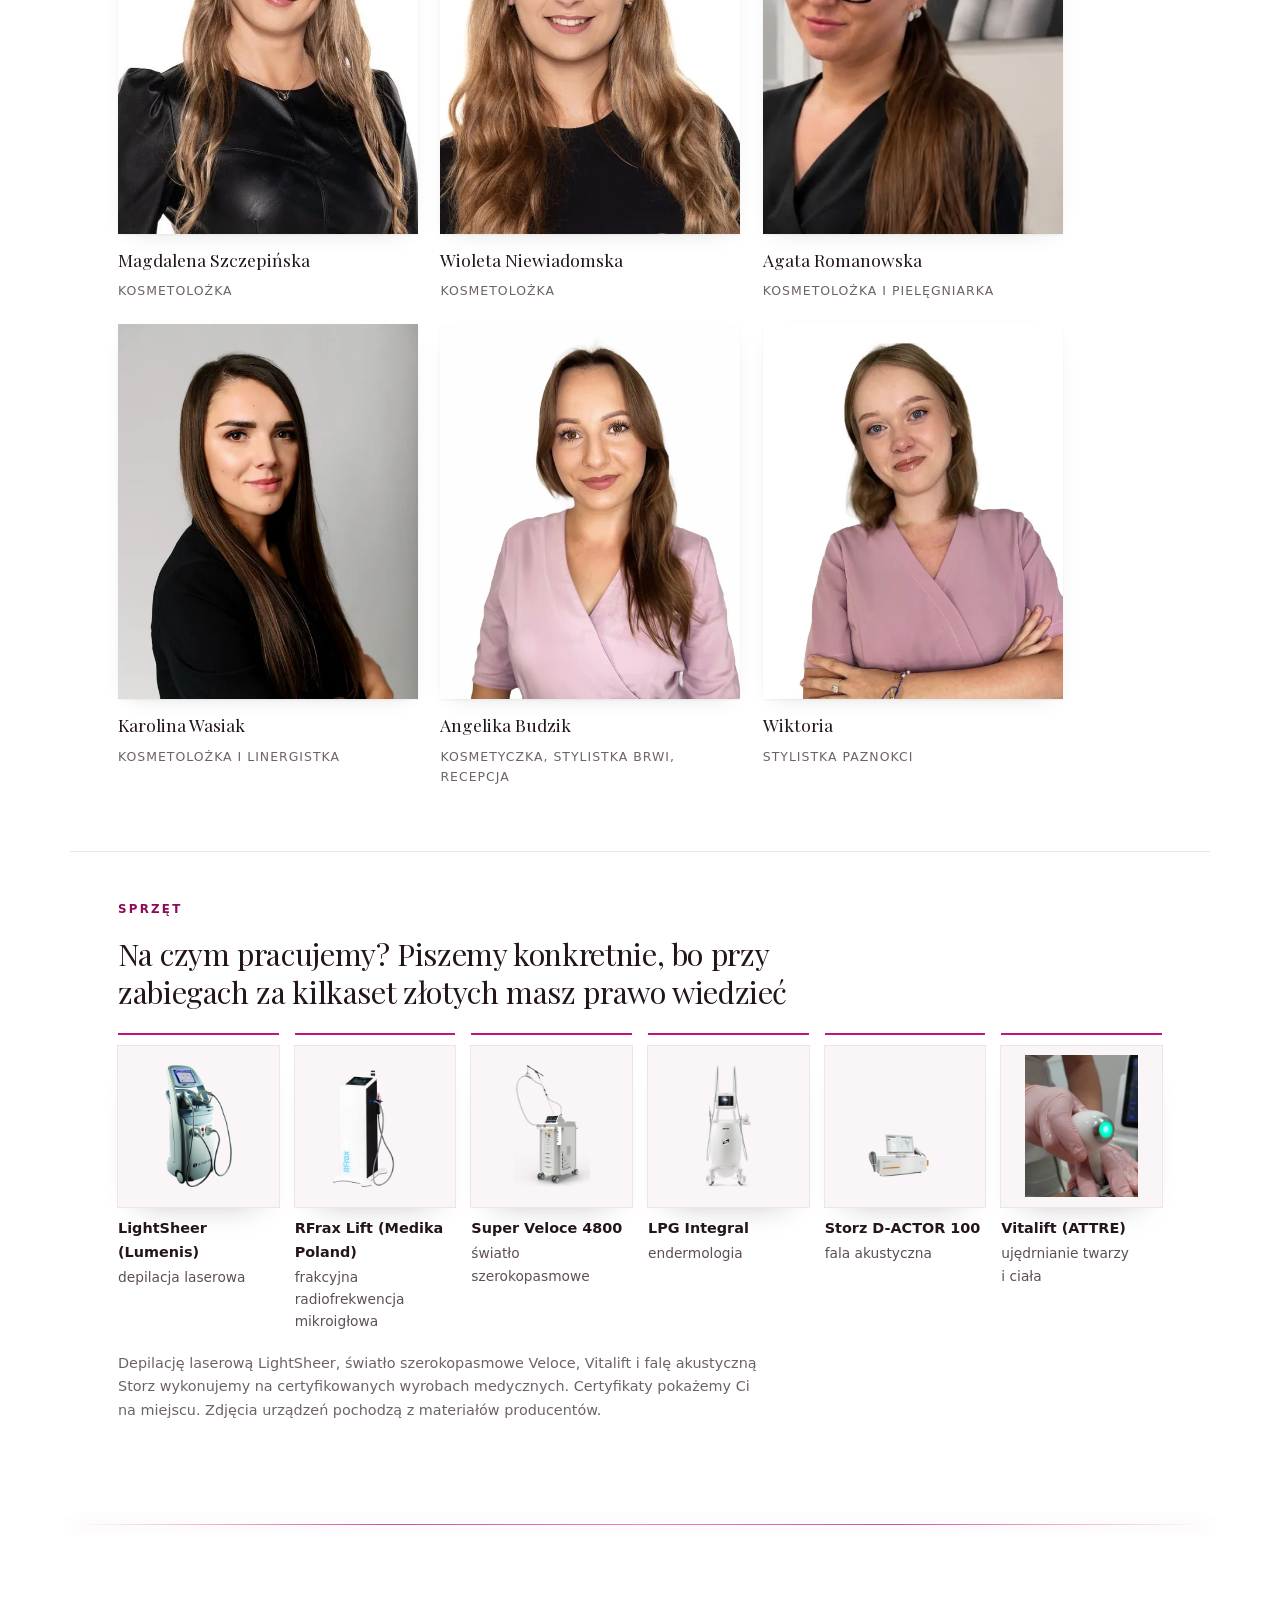
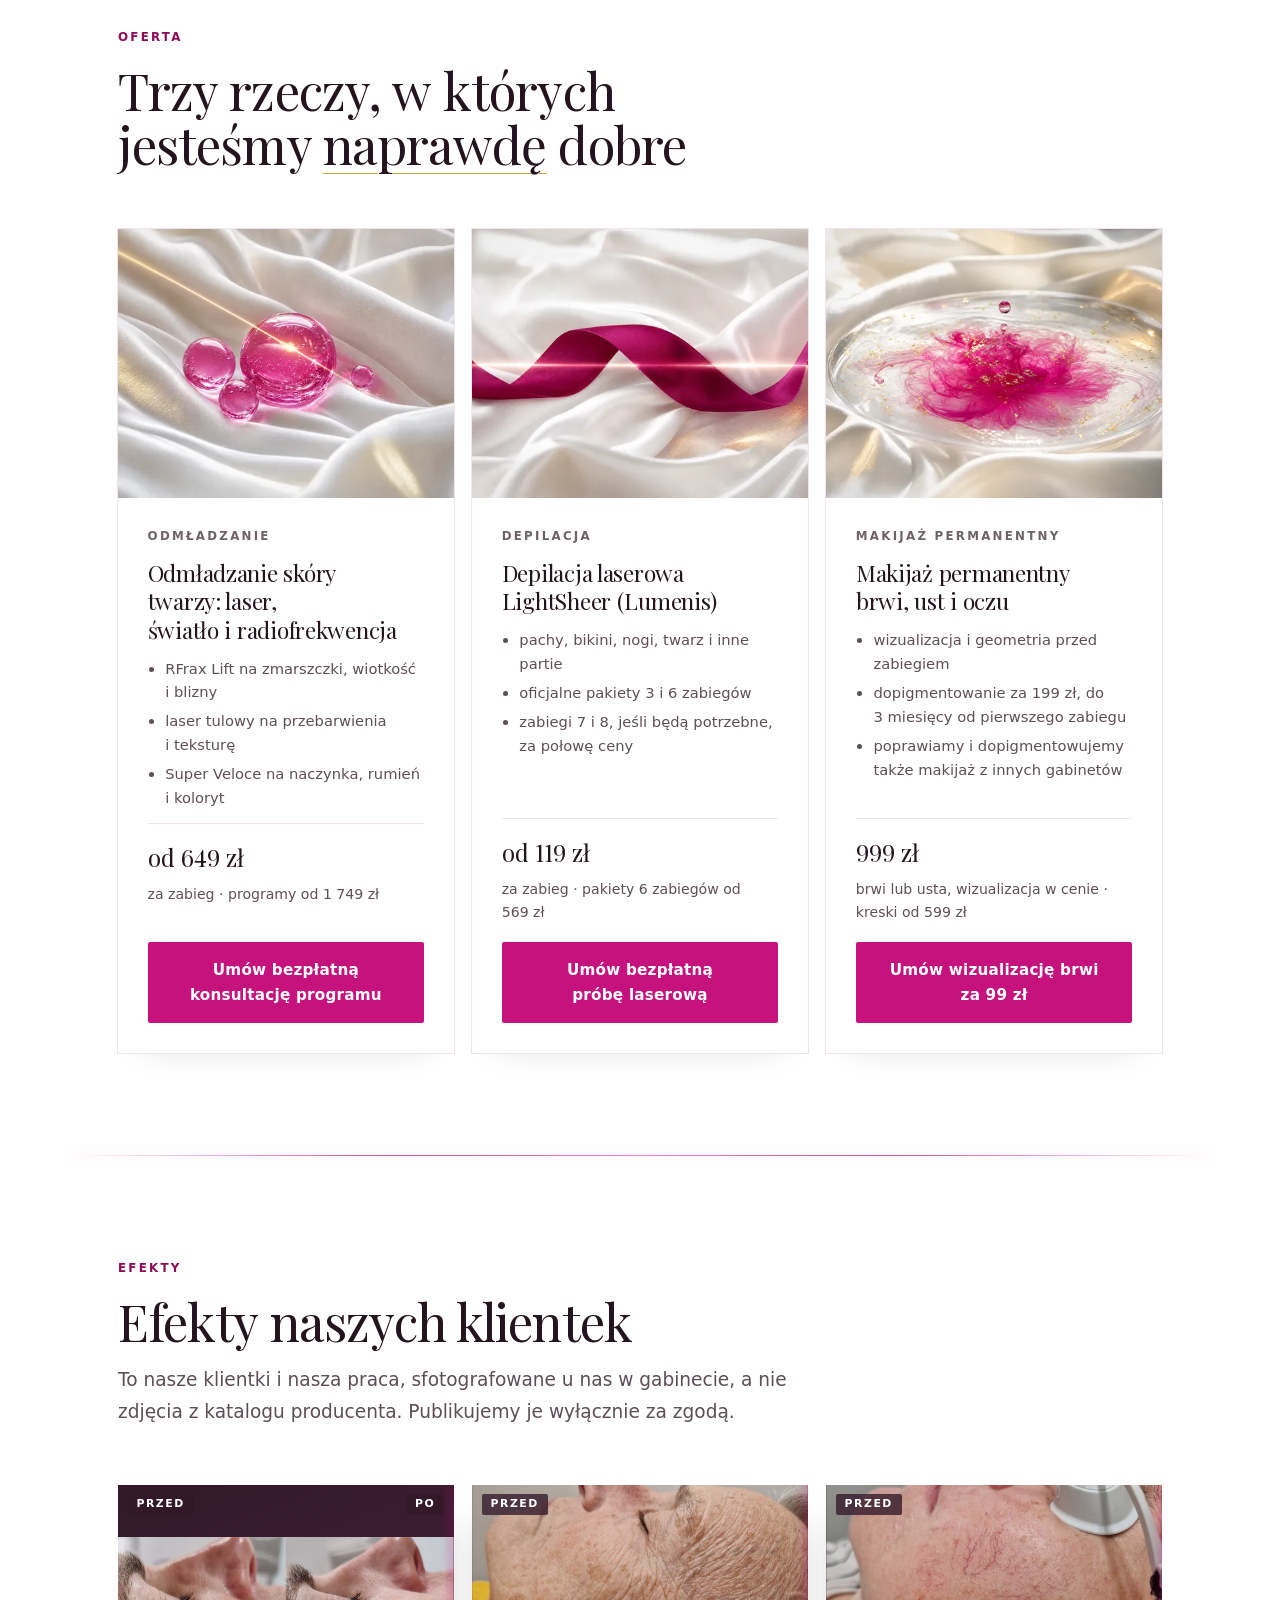
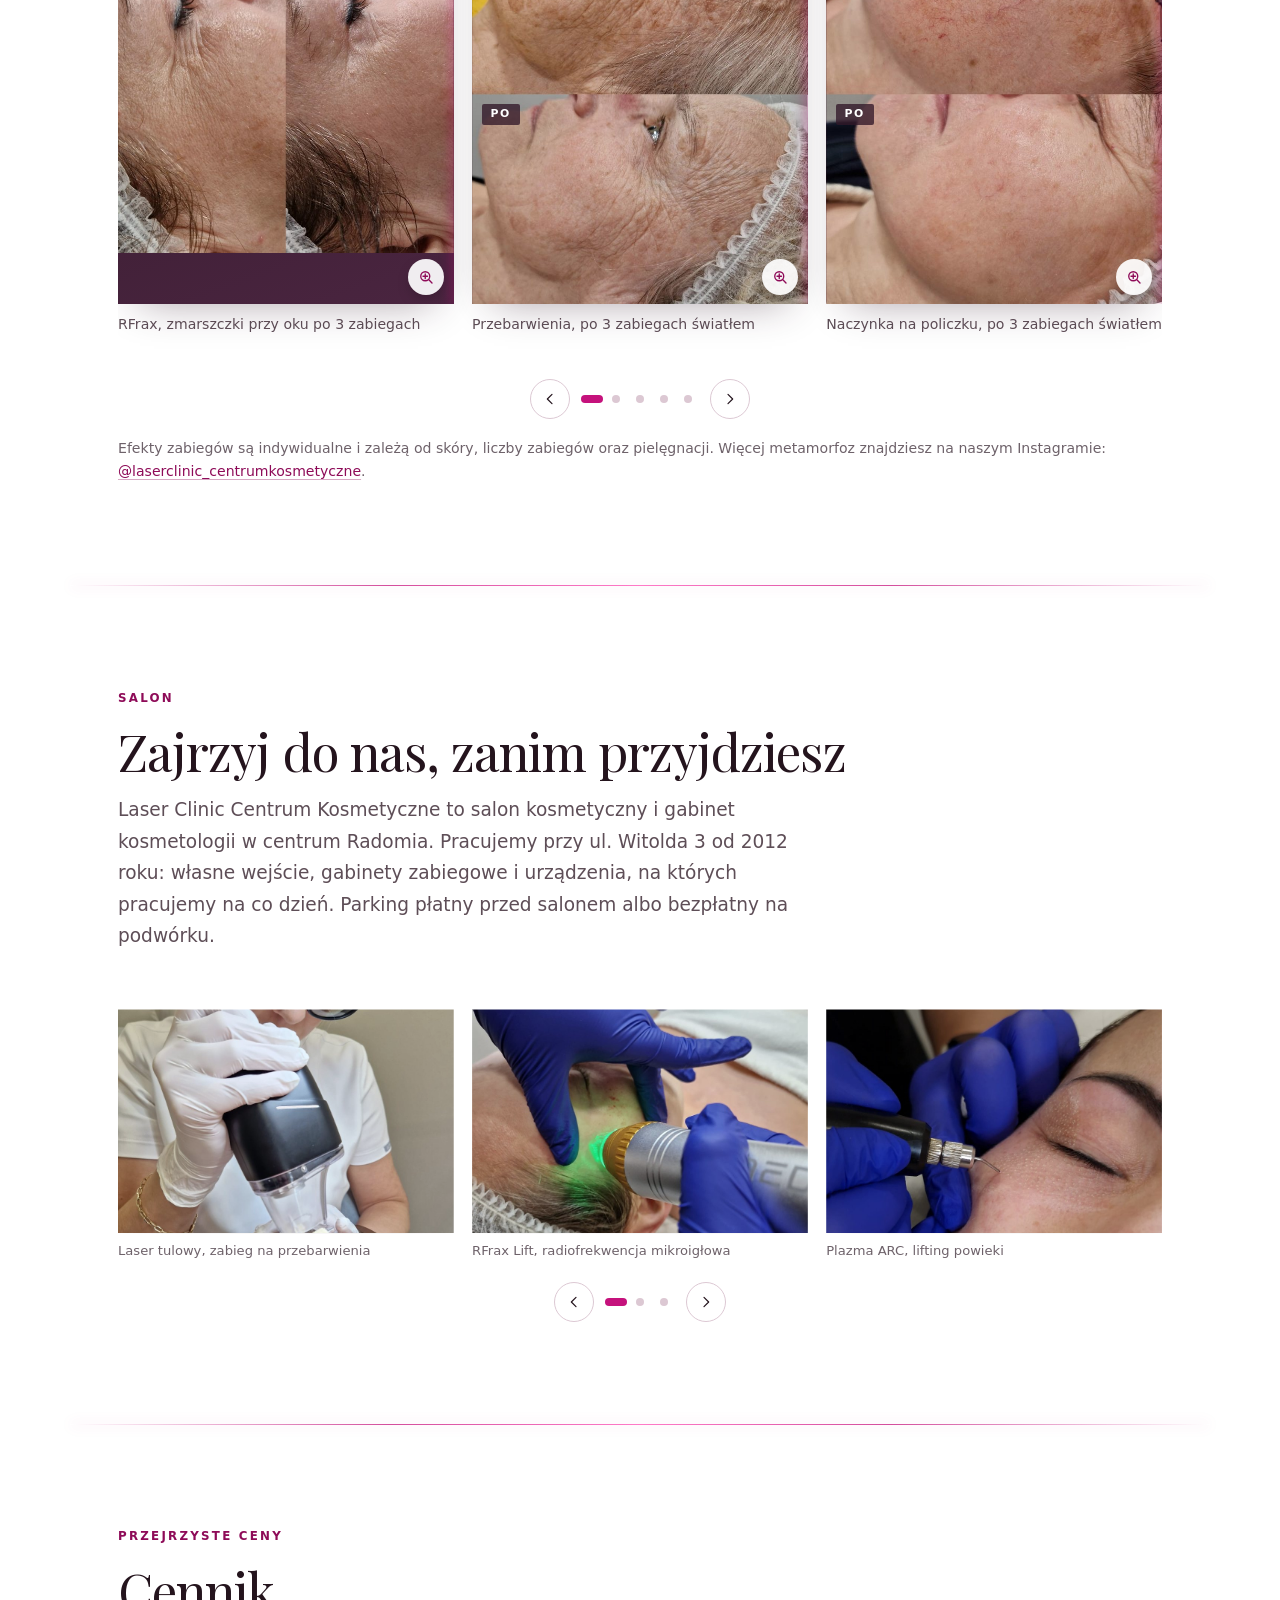
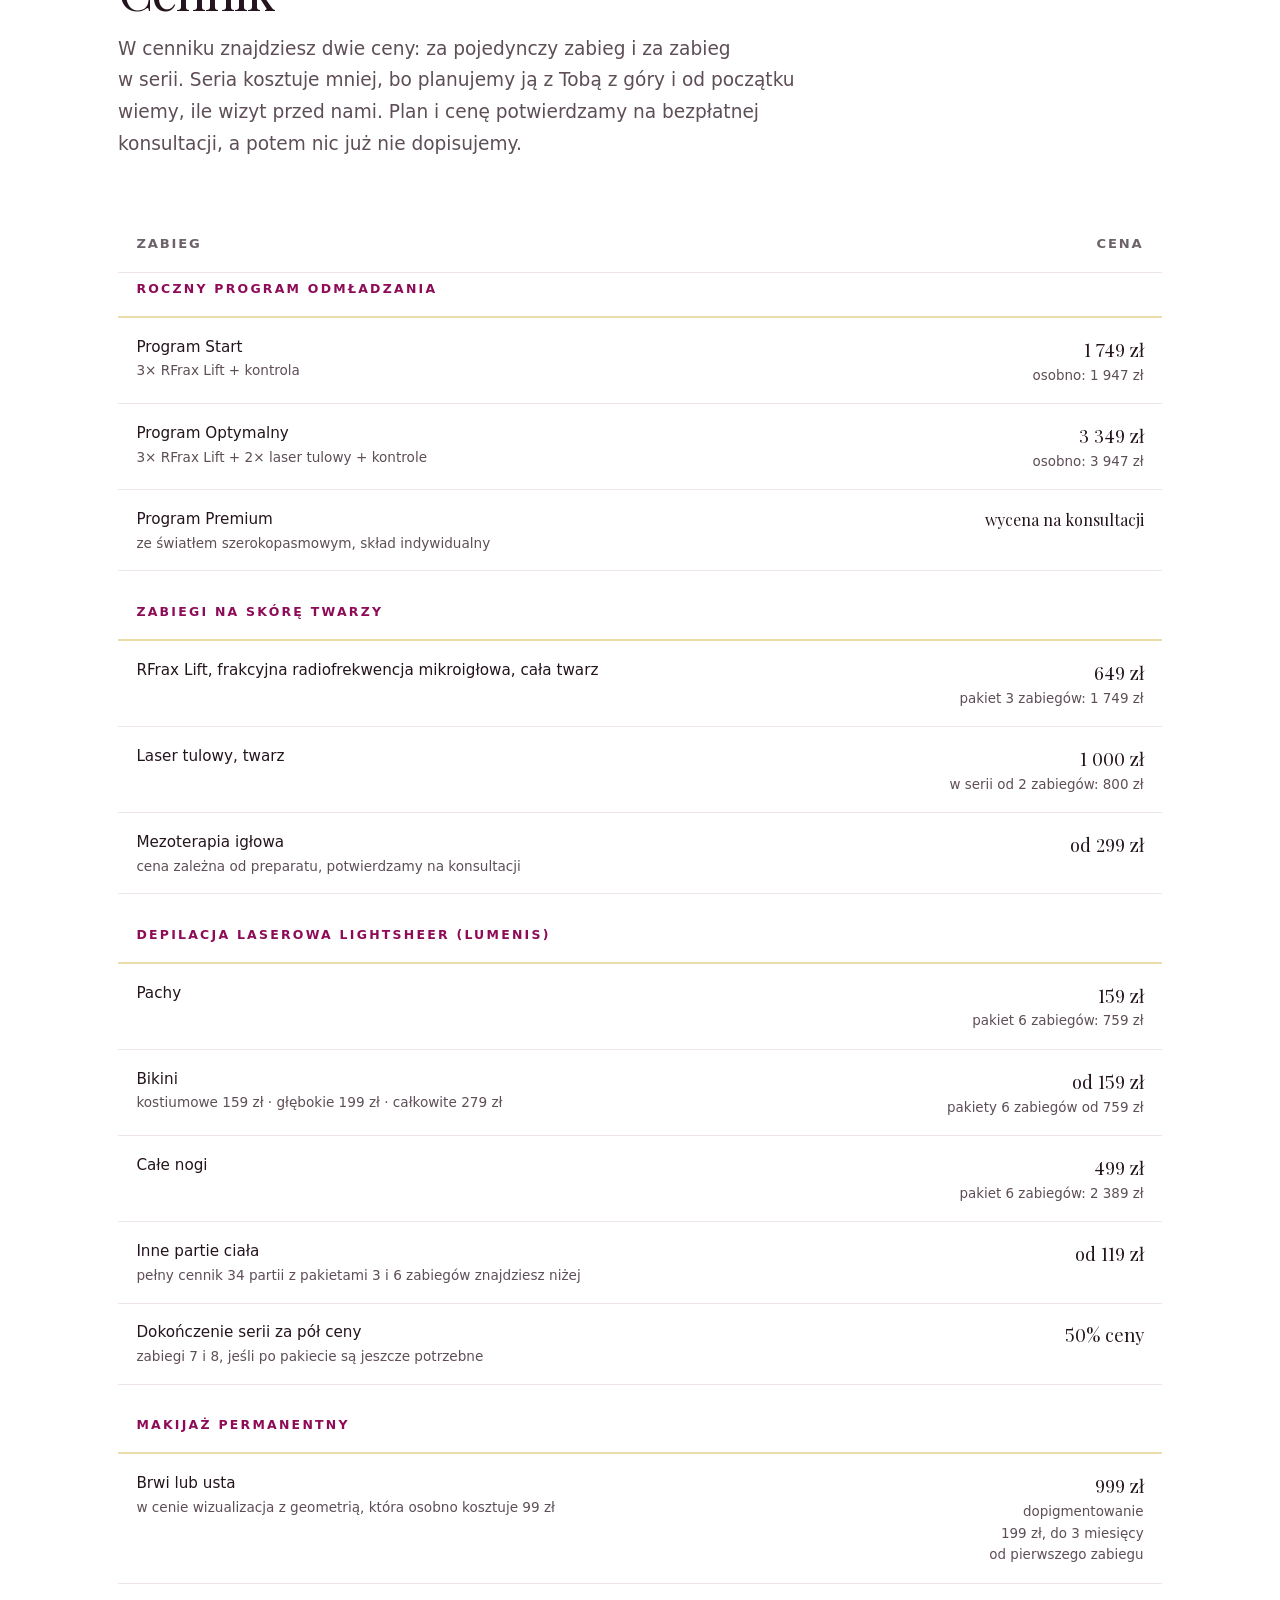
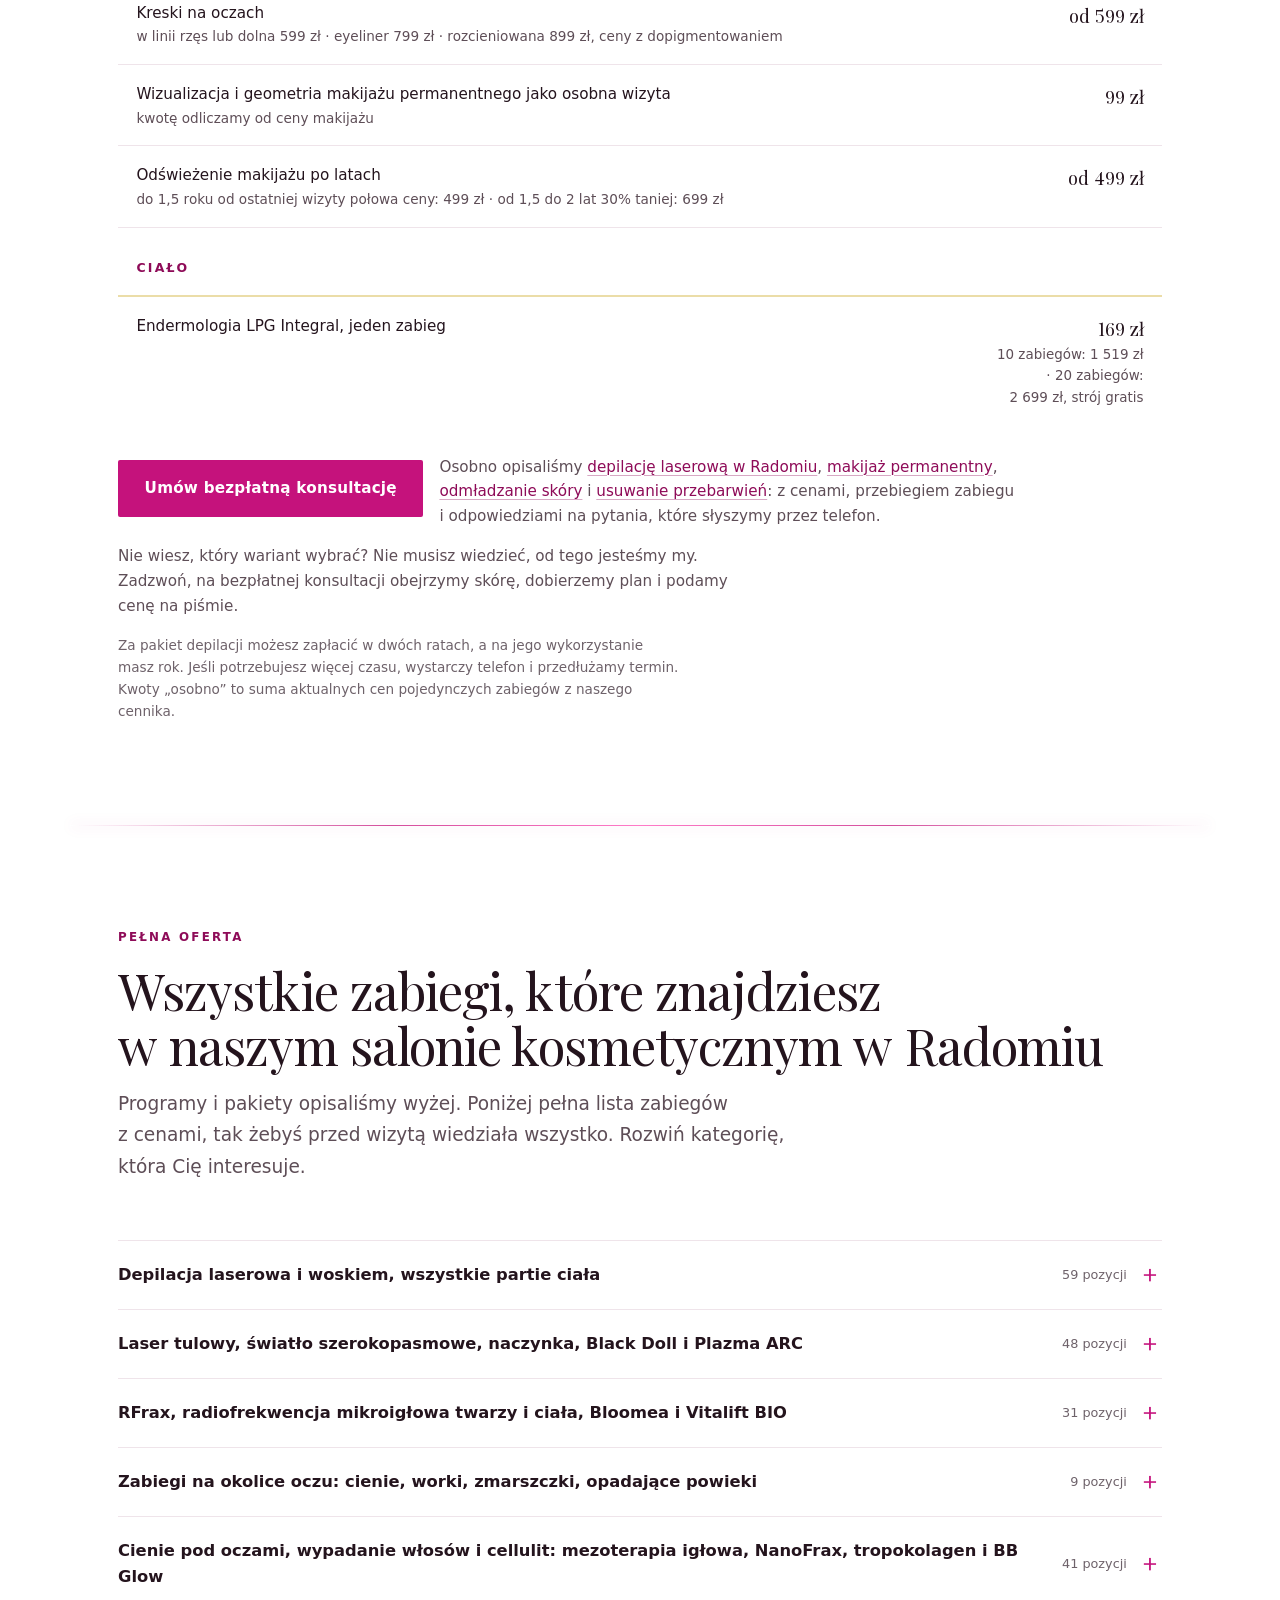
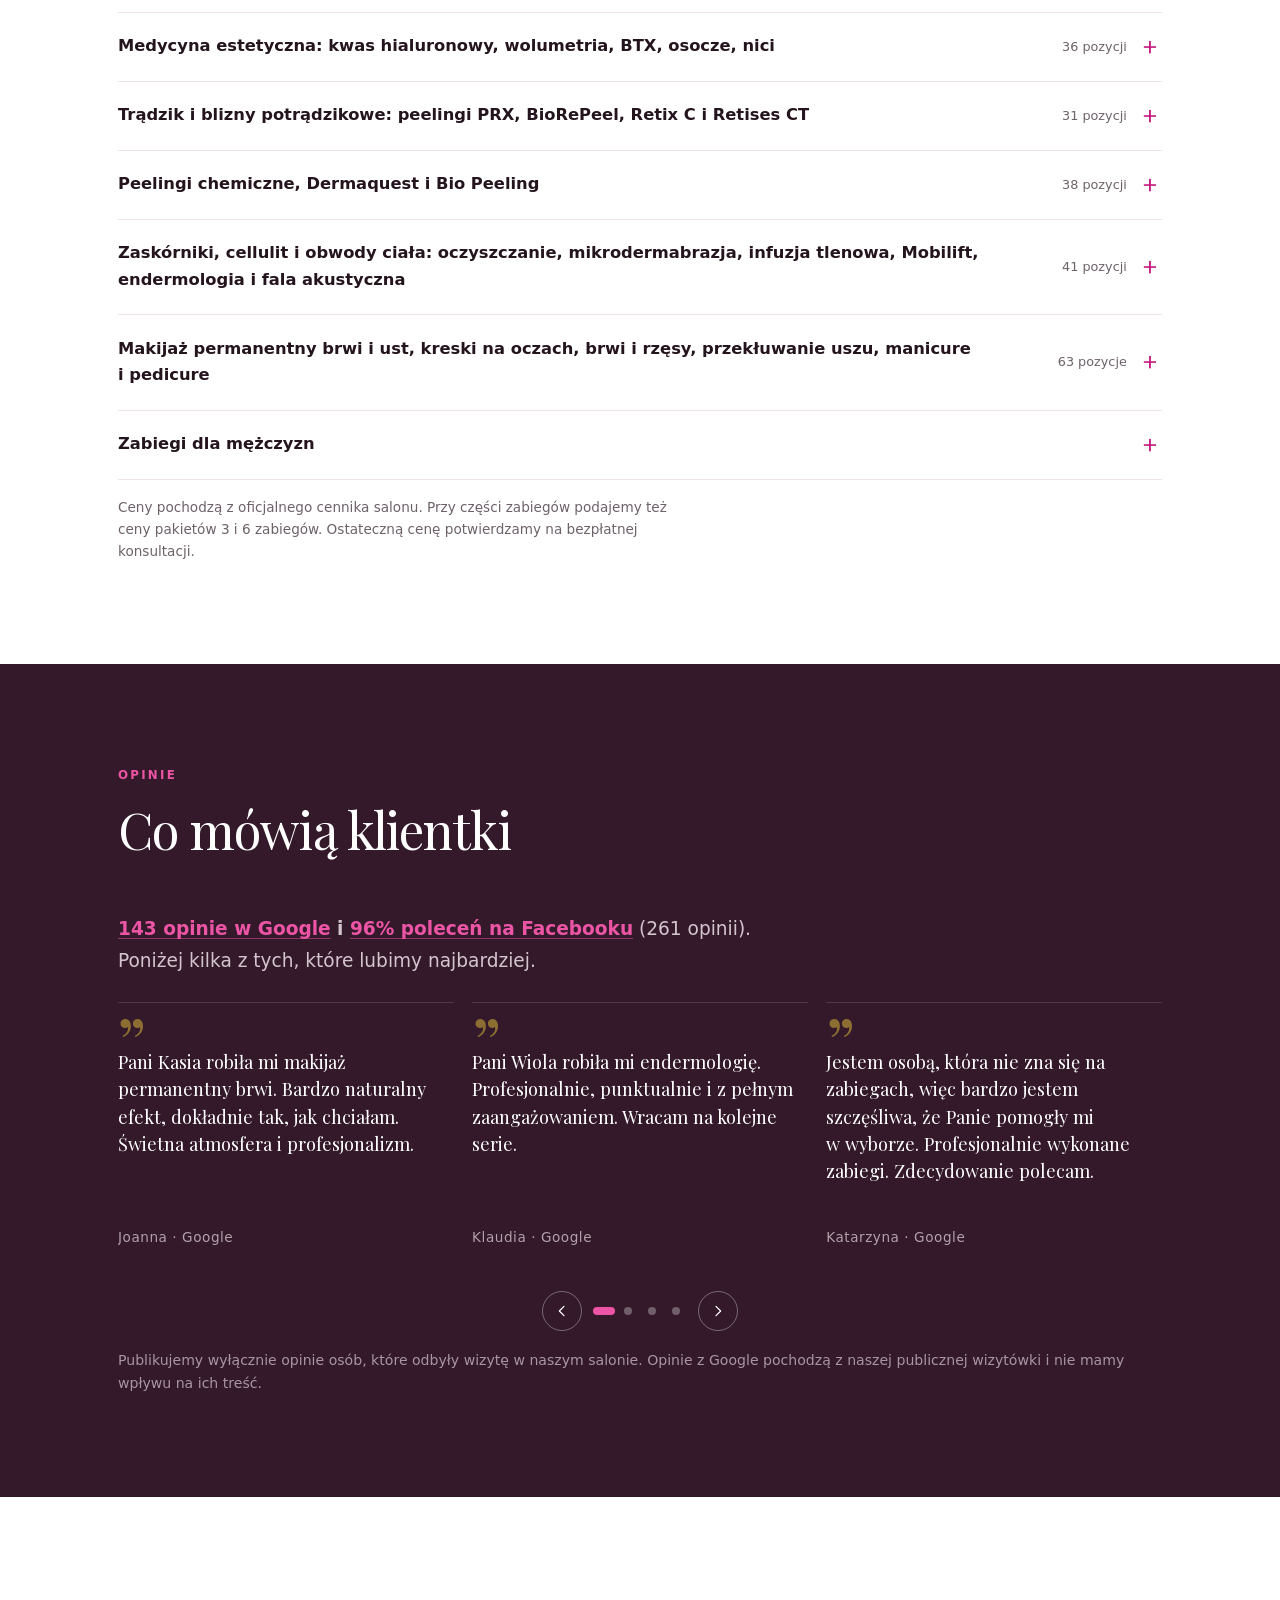
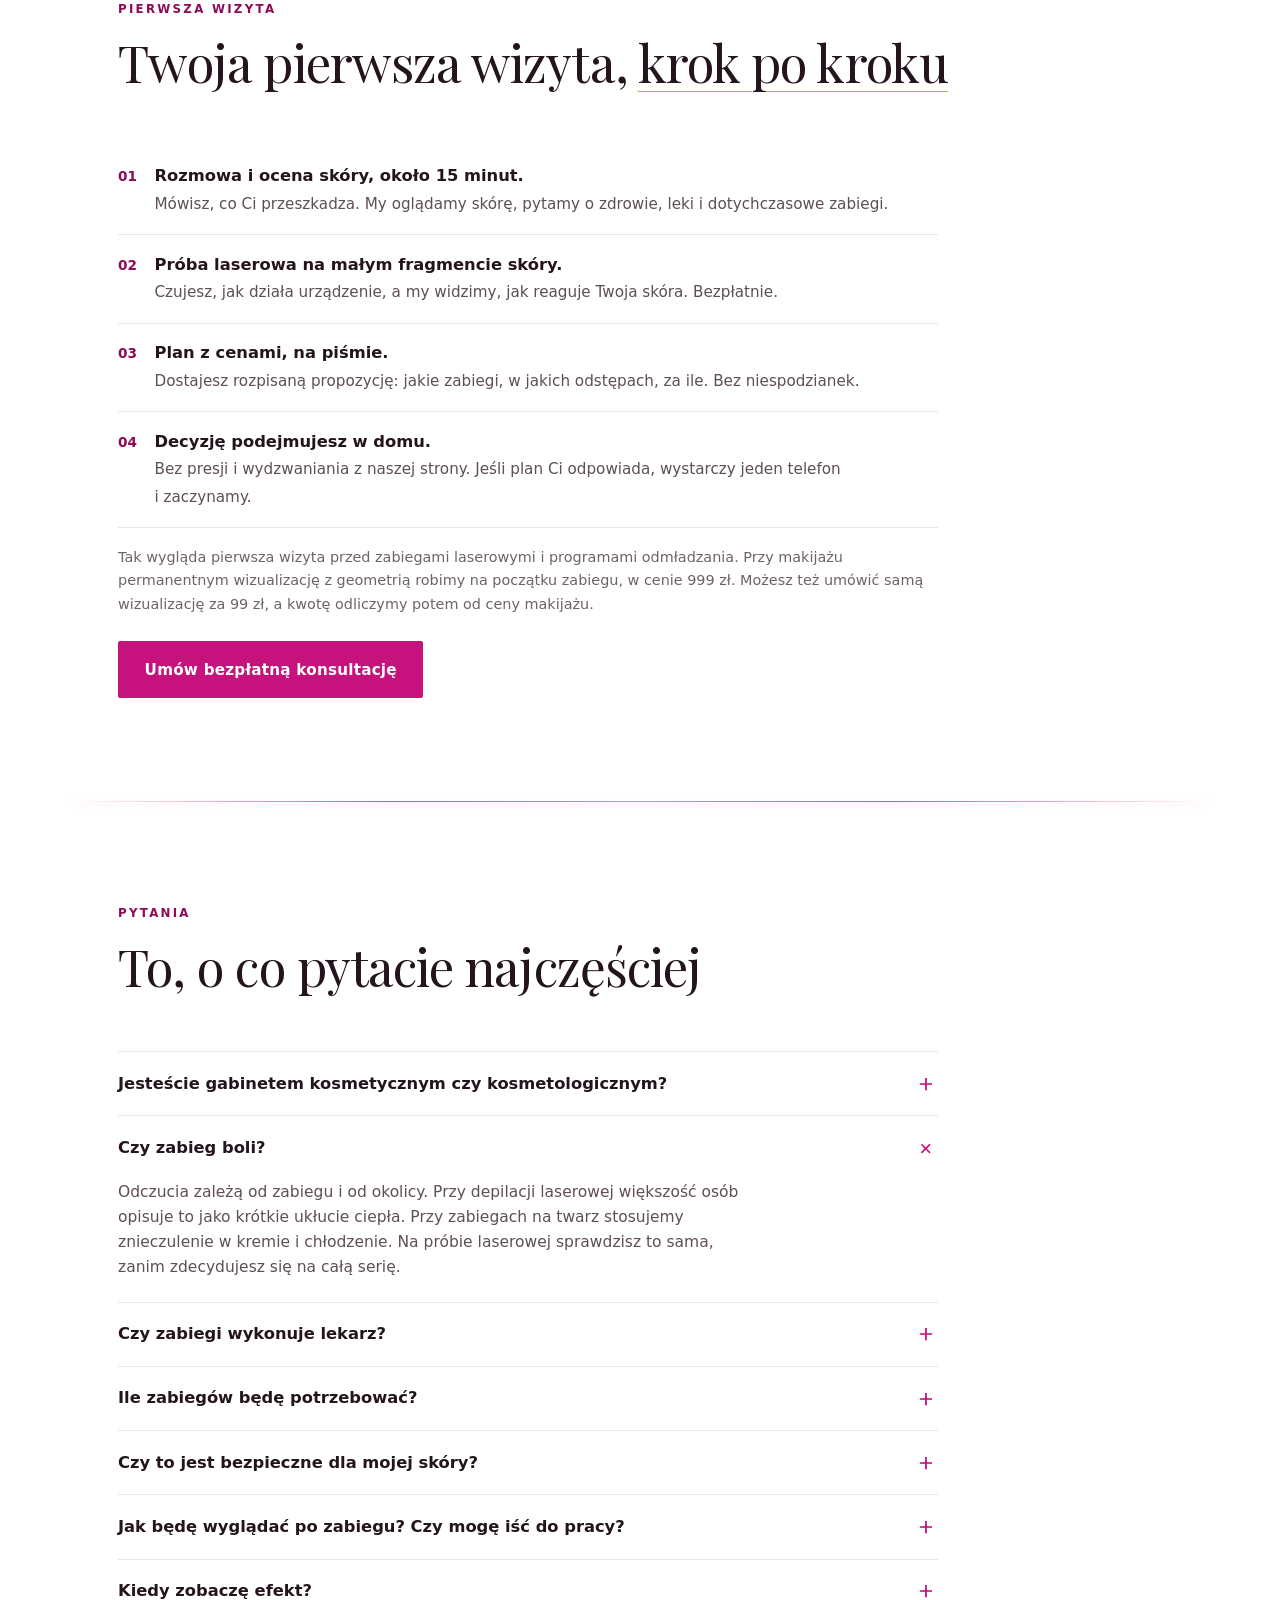
==== commit 5fce7ecb: "Cennik Veloce: krotsze nazwy wierszy" ====
--- a/index.html
+++ b/index.html
@@ -1387,20 +1387,20 @@
 <tr><td>Rozstępy, blizny<span class="sub">wycena indywidualna, zależnie od wielkości zmiany</span></td><td class="price num"><span class="amt">od 200&nbsp;zł</span></td></tr>
 <tr><td>Skóra głowy</td><td class="price num"><span class="amt">700&nbsp;zł</span></td></tr>
 <tr class="grp"><td colspan="2">ŚWIATŁO SZEROKOPASMOWE Super Veloce: naczynka, rumień, przebarwienia, fotoodmładzanie</td></tr>
-<tr><td>Veloce Focus, terapia celowana · twarz<span class="sub">w&nbsp;jednej wizycie: odmłodzenie, rumień, naczynka i&nbsp;przebarwienia</span></td><td class="price num"><span class="amt">1&nbsp;000&nbsp;zł</span></td></tr>
-<tr><td>Veloce Focus, terapia celowana · szyja</td><td class="price num"><span class="amt">800&nbsp;zł</span></td></tr>
-<tr><td>Veloce Focus, terapia celowana · dekolt</td><td class="price num"><span class="amt">1&nbsp;000&nbsp;zł</span></td></tr>
-<tr><td>Veloce Focus, terapia celowana · twarz, szyja i&nbsp;dekolt</td><td class="price num"><span class="amt">2&nbsp;200&nbsp;zł</span></td></tr>
-<tr><td>Veloce Advanced, terapia zaawansowana · twarz</td><td class="price num"><span class="amt">1&nbsp;200&nbsp;zł</span></td></tr>
-<tr><td>Veloce Advanced, terapia zaawansowana · szyja</td><td class="price num"><span class="amt">1&nbsp;000&nbsp;zł</span></td></tr>
-<tr><td>Veloce Advanced, terapia zaawansowana · dekolt</td><td class="price num"><span class="amt">1&nbsp;200&nbsp;zł</span></td></tr>
-<tr><td>Veloce Advanced, terapia zaawansowana · twarz, szyja i&nbsp;dekolt</td><td class="price num"><span class="amt">2&nbsp;600&nbsp;zł</span></td></tr>
-<tr><td>Veloce Signature, terapia kompleksowa · twarz</td><td class="price num"><span class="amt">1&nbsp;500&nbsp;zł</span></td></tr>
-<tr><td>Veloce Signature, terapia kompleksowa · szyja</td><td class="price num"><span class="amt">1&nbsp;200&nbsp;zł</span></td></tr>
-<tr><td>Veloce Signature, terapia kompleksowa · dekolt</td><td class="price num"><span class="amt">1&nbsp;500&nbsp;zł</span></td></tr>
-<tr><td>Veloce Signature, terapia kompleksowa · twarz, szyja i&nbsp;dekolt</td><td class="price num"><span class="amt">3&nbsp;000&nbsp;zł</span></td></tr>
+<tr><td>Veloce Focus · twarz<span class="sub">terapia celowana</span></td><td class="price num"><span class="amt">1&nbsp;000&nbsp;zł</span></td></tr>
+<tr><td>Veloce Focus · szyja</td><td class="price num"><span class="amt">800&nbsp;zł</span></td></tr>
+<tr><td>Veloce Focus · dekolt</td><td class="price num"><span class="amt">1&nbsp;000&nbsp;zł</span></td></tr>
+<tr><td>Veloce Focus · twarz, szyja i&nbsp;dekolt</td><td class="price num"><span class="amt">2&nbsp;200&nbsp;zł</span></td></tr>
+<tr><td>Veloce Advanced · twarz<span class="sub">terapia zaawansowana</span></td><td class="price num"><span class="amt">1&nbsp;200&nbsp;zł</span></td></tr>
+<tr><td>Veloce Advanced · szyja</td><td class="price num"><span class="amt">1&nbsp;000&nbsp;zł</span></td></tr>
+<tr><td>Veloce Advanced · dekolt</td><td class="price num"><span class="amt">1&nbsp;200&nbsp;zł</span></td></tr>
+<tr><td>Veloce Advanced · twarz, szyja i&nbsp;dekolt</td><td class="price num"><span class="amt">2&nbsp;600&nbsp;zł</span></td></tr>
+<tr><td>Veloce Signature · twarz<span class="sub">terapia kompleksowa</span></td><td class="price num"><span class="amt">1&nbsp;500&nbsp;zł</span></td></tr>
+<tr><td>Veloce Signature · szyja</td><td class="price num"><span class="amt">1&nbsp;200&nbsp;zł</span></td></tr>
+<tr><td>Veloce Signature · dekolt</td><td class="price num"><span class="amt">1&nbsp;500&nbsp;zł</span></td></tr>
+<tr><td>Veloce Signature · twarz, szyja i&nbsp;dekolt</td><td class="price num"><span class="amt">3&nbsp;000&nbsp;zł</span></td></tr>
 <tr class="grp"><td colspan="2">ŚWIATŁO SZEROKOPASMOWE Super Veloce: wycena indywidualna</td></tr>
-<tr><td>Lifting skóry brzucha<span class="sub">zaczynamy od próby światłem, żeby sprawdzić reakcję skóry</span></td><td class="price num"><span class="amt" style="white-space:normal;font-size:1rem">wycena indywidualna</span></td></tr>
+<tr><td>Lifting skóry brzucha</td><td class="price num"><span class="amt" style="white-space:normal;font-size:1rem">wycena indywidualna</span></td></tr>
 <tr><td>Nogi lub ręce</td><td class="price num"><span class="amt" style="white-space:normal;font-size:1rem">wycena indywidualna</span></td></tr>
 <tr><td>Policzki</td><td class="price num"><span class="amt" style="white-space:normal;font-size:1rem">wycena indywidualna</span></td></tr>
 <tr class="grp"><td colspan="2">VELUR: laserowe zamykanie naczynek</td></tr>
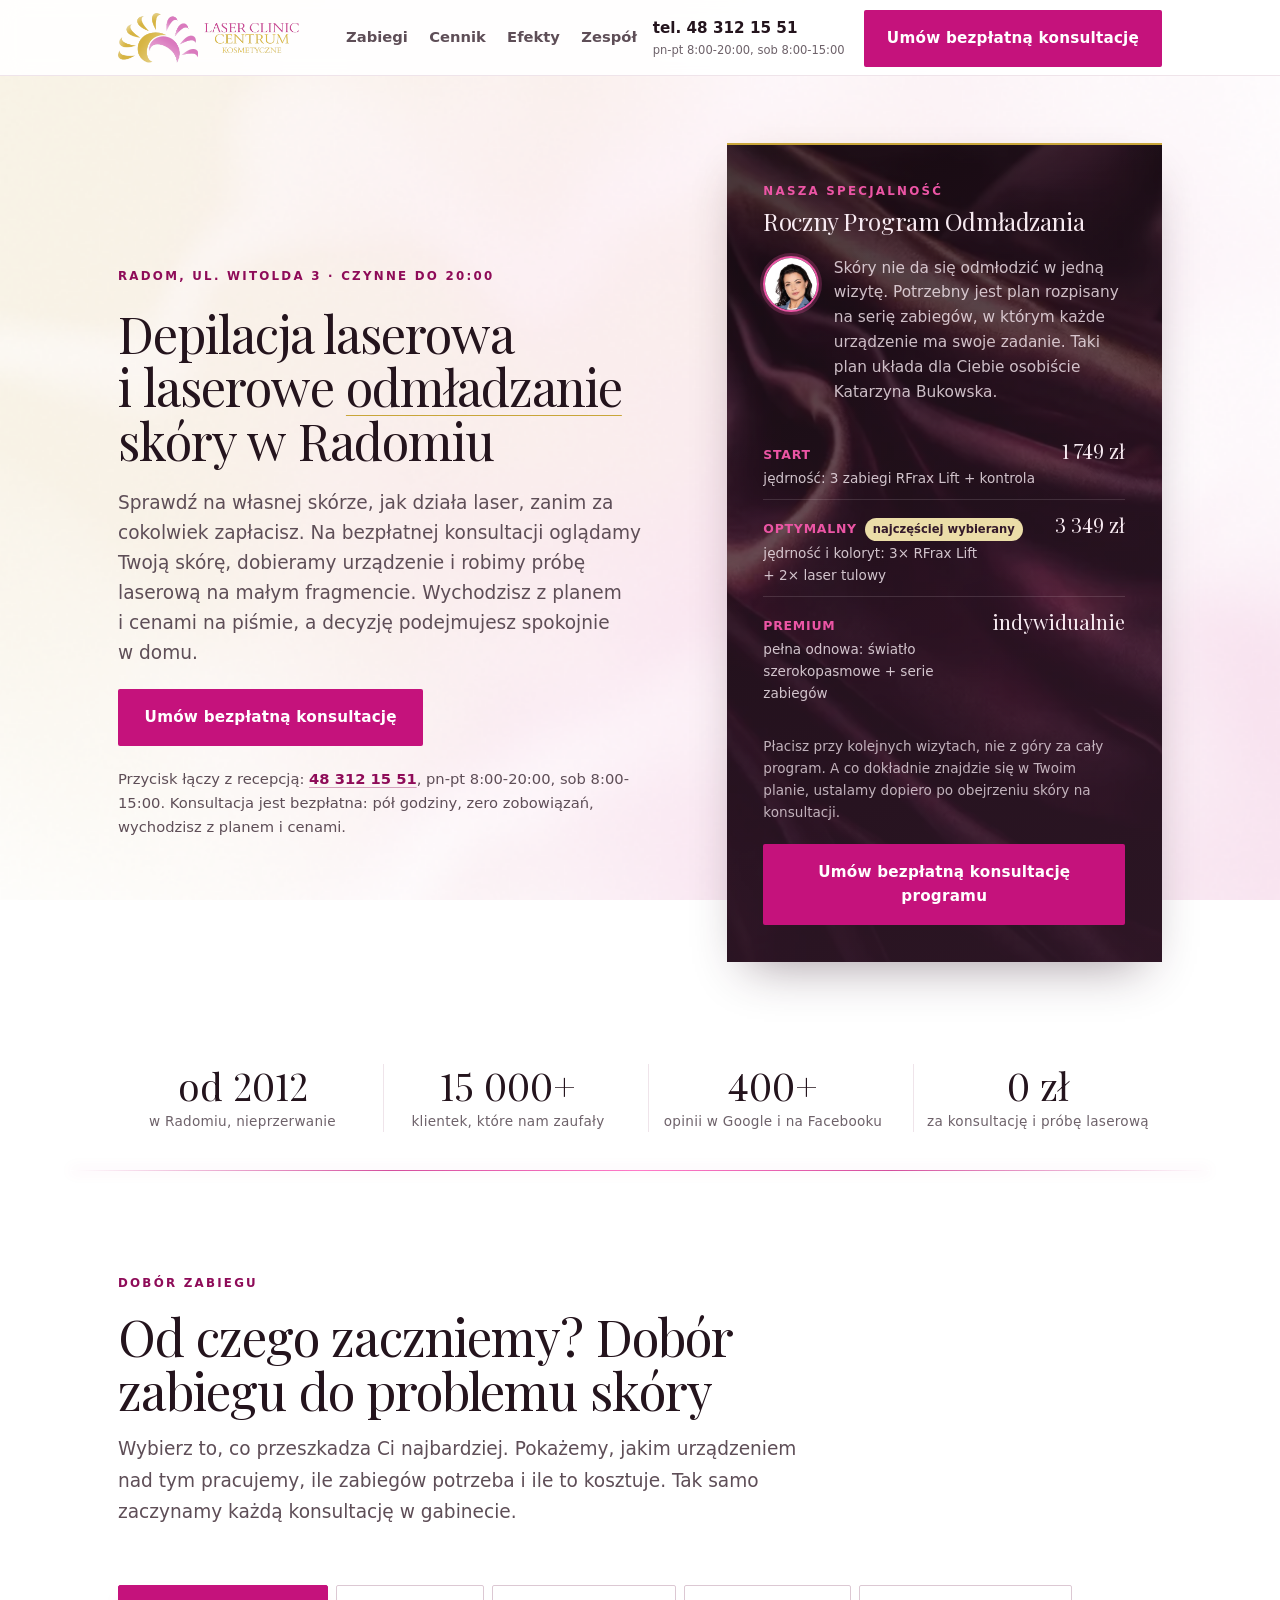
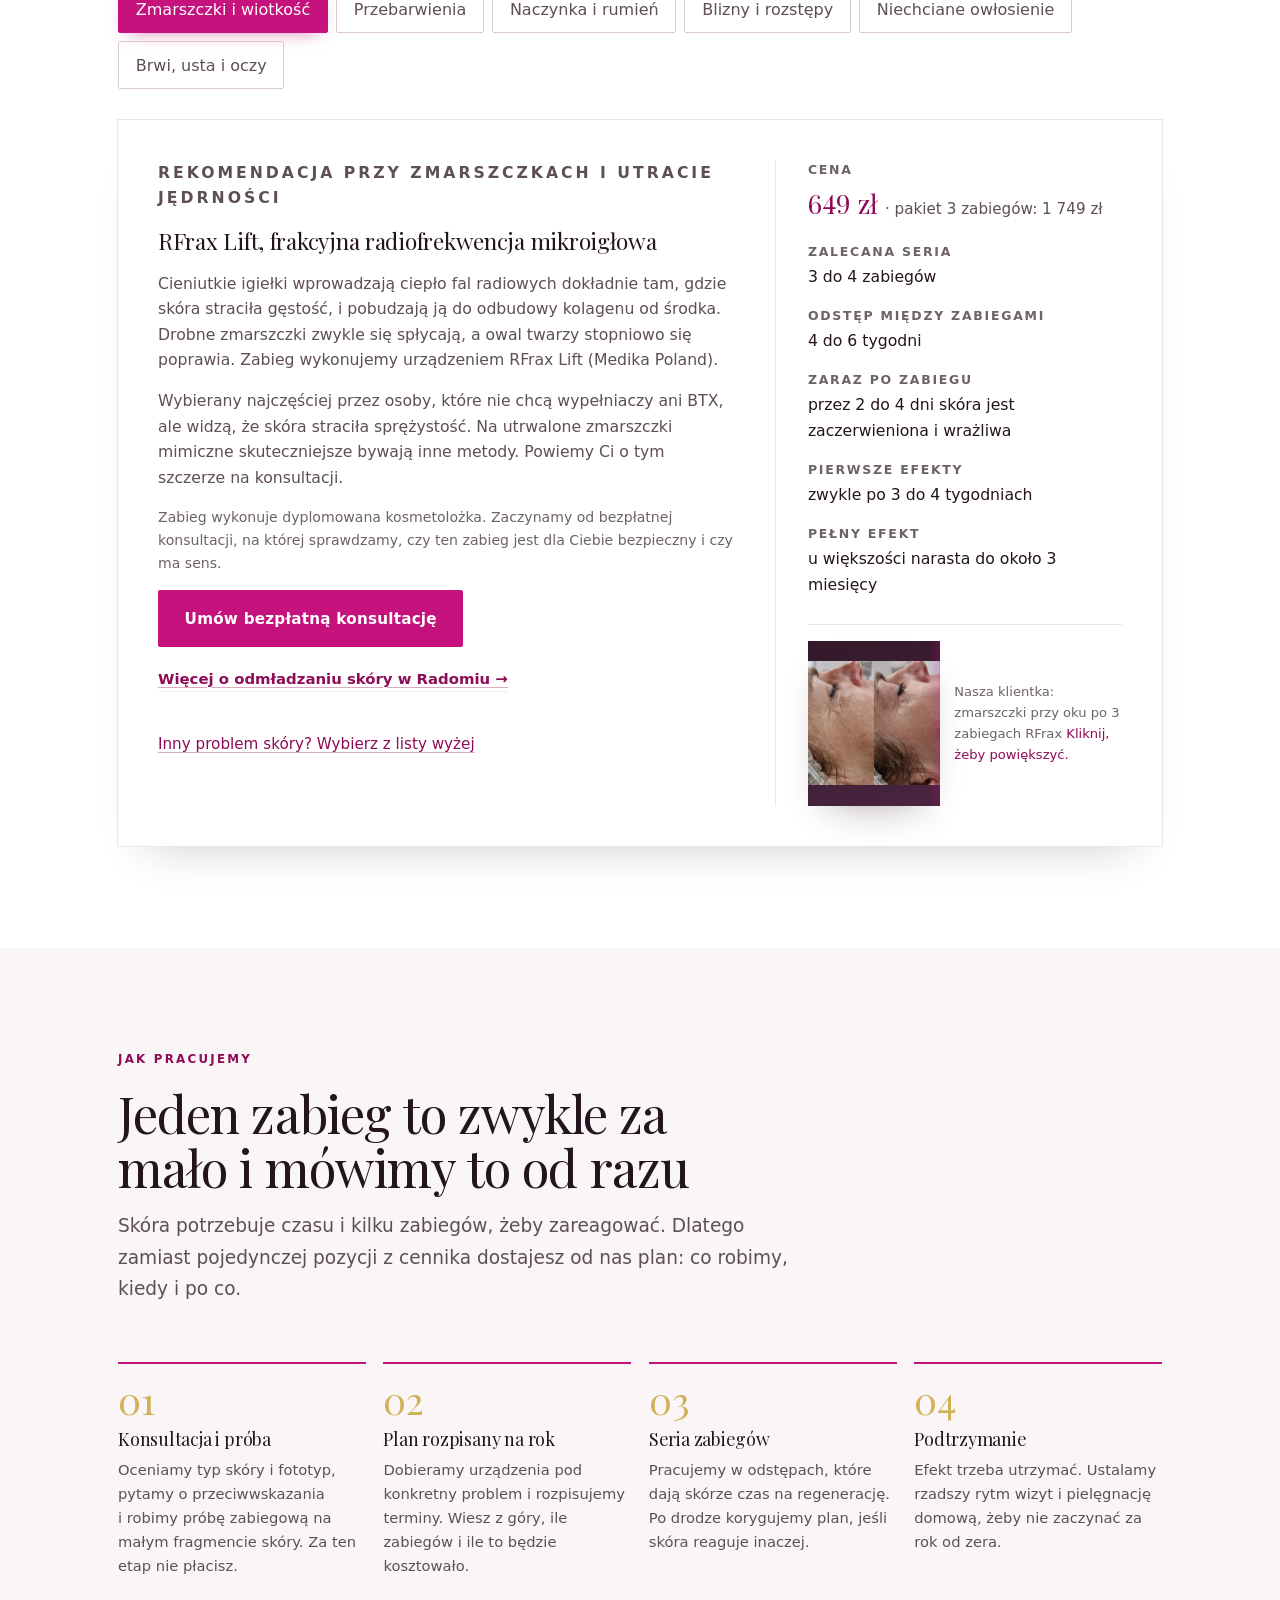
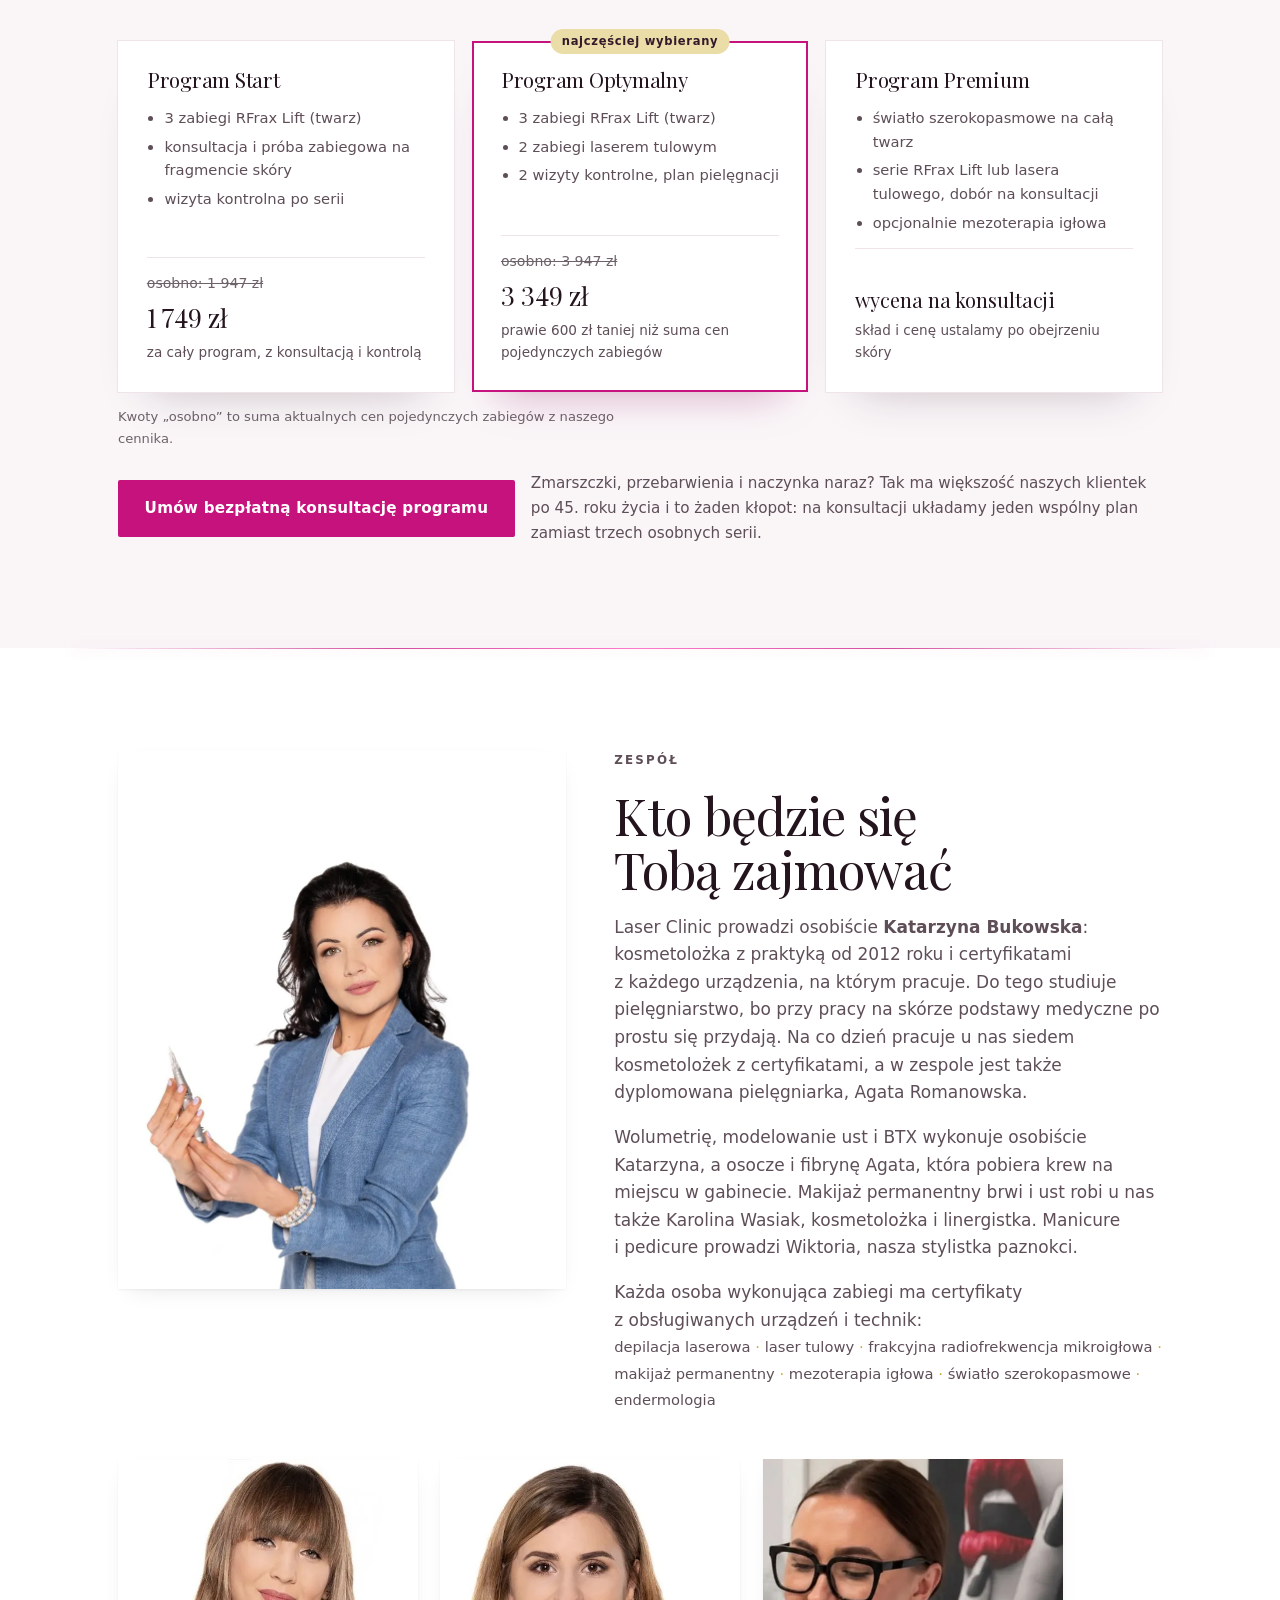
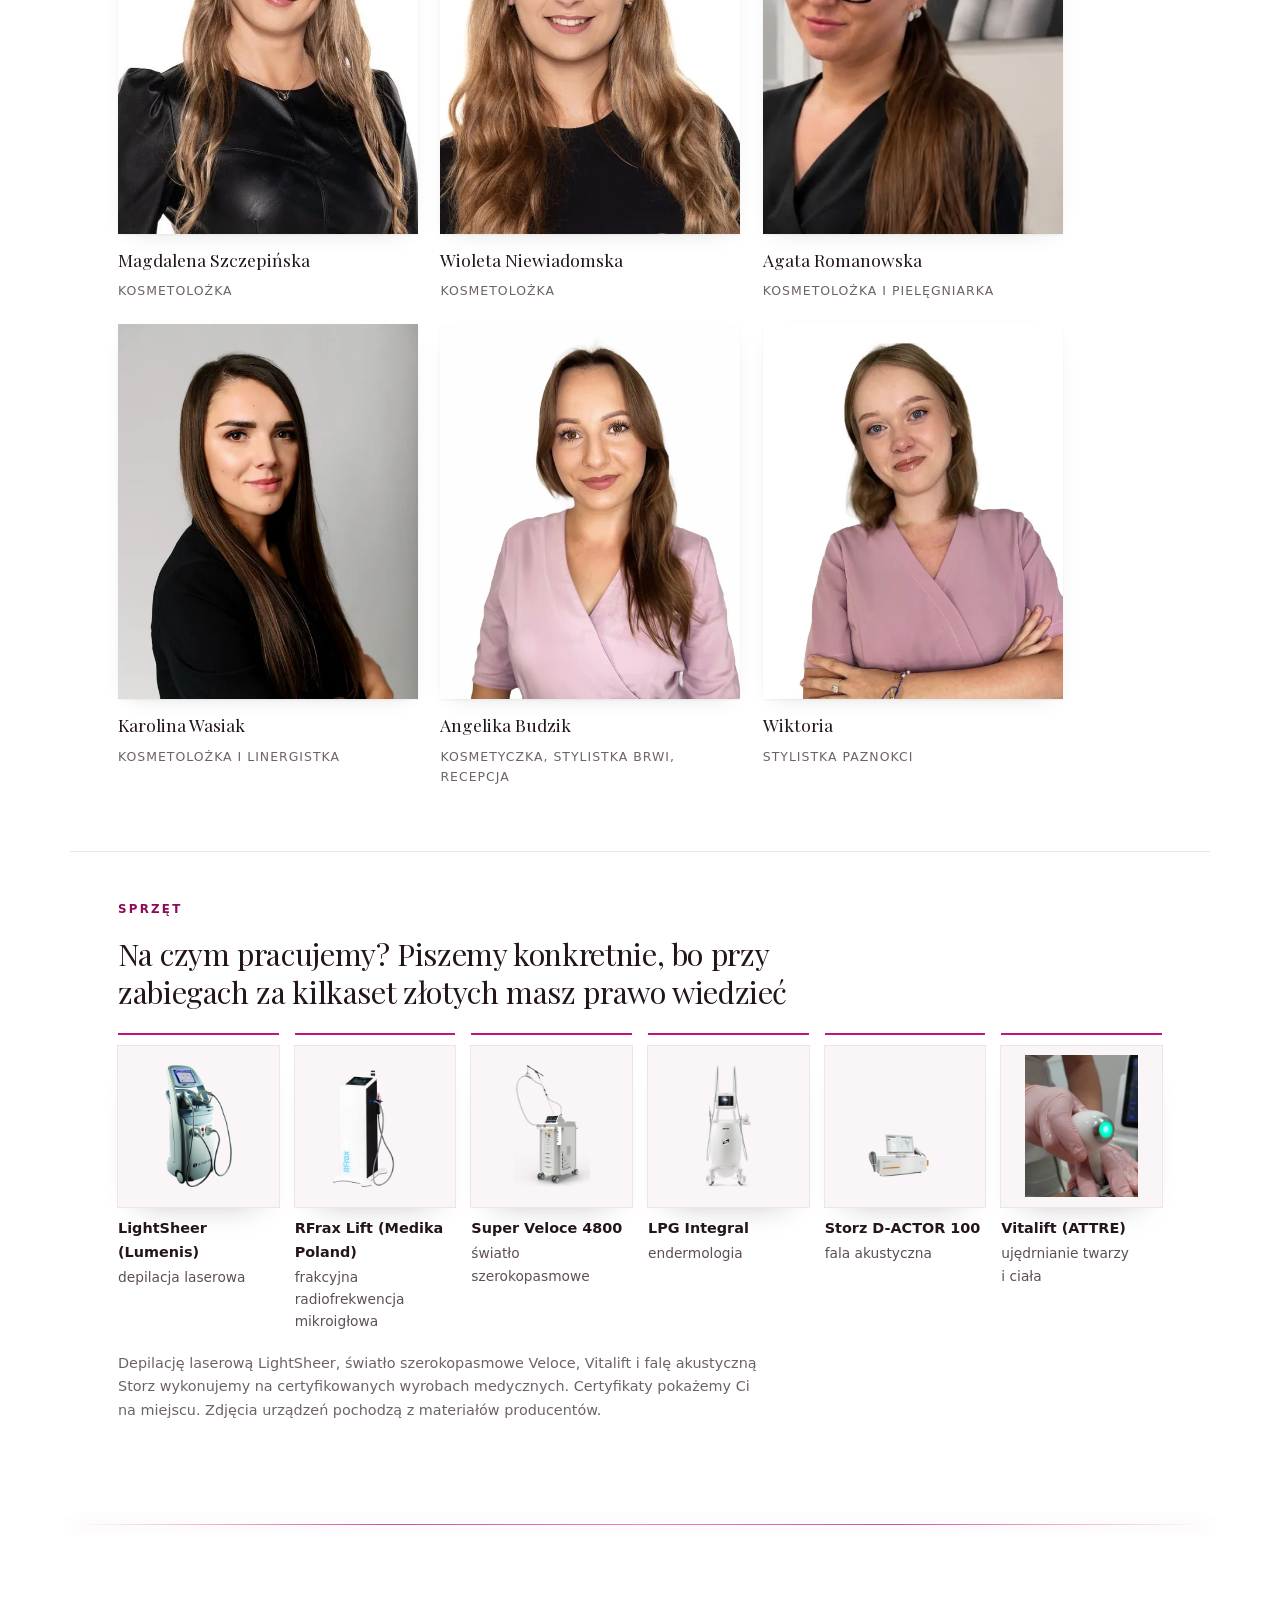
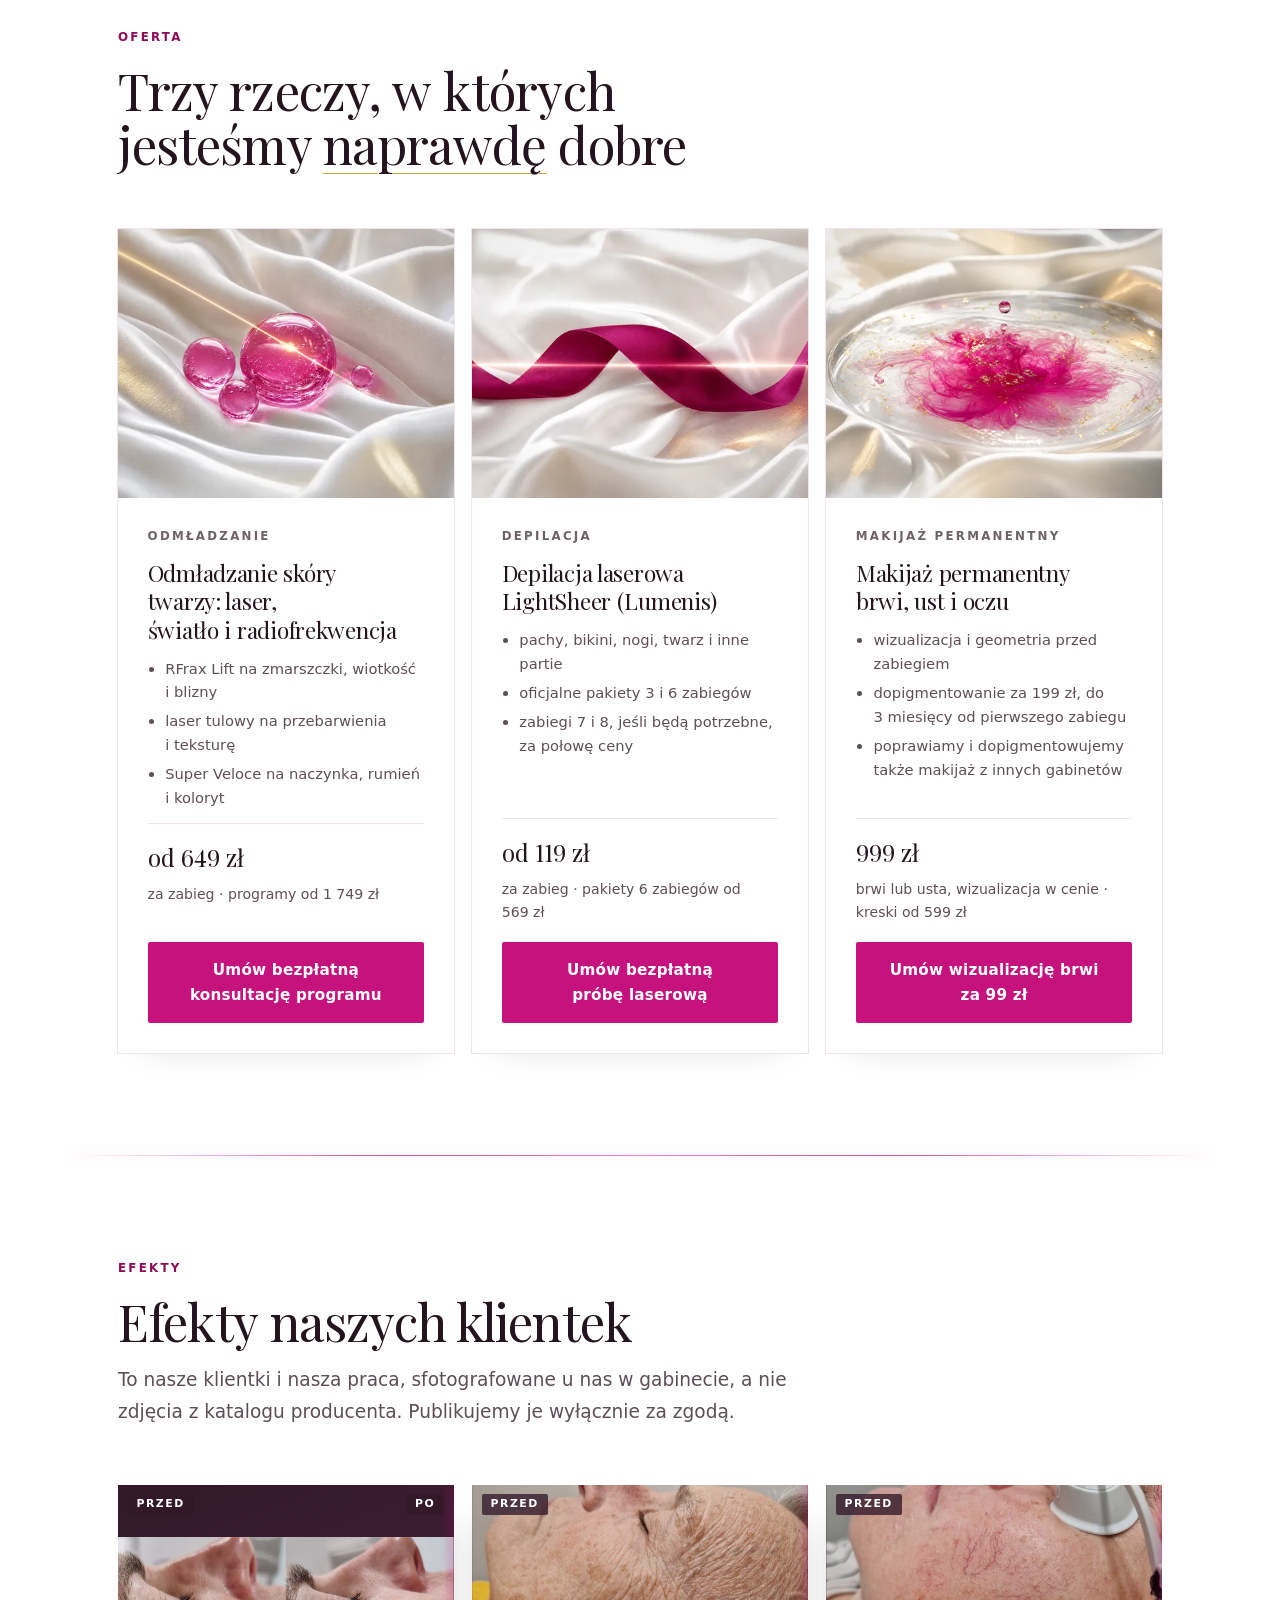
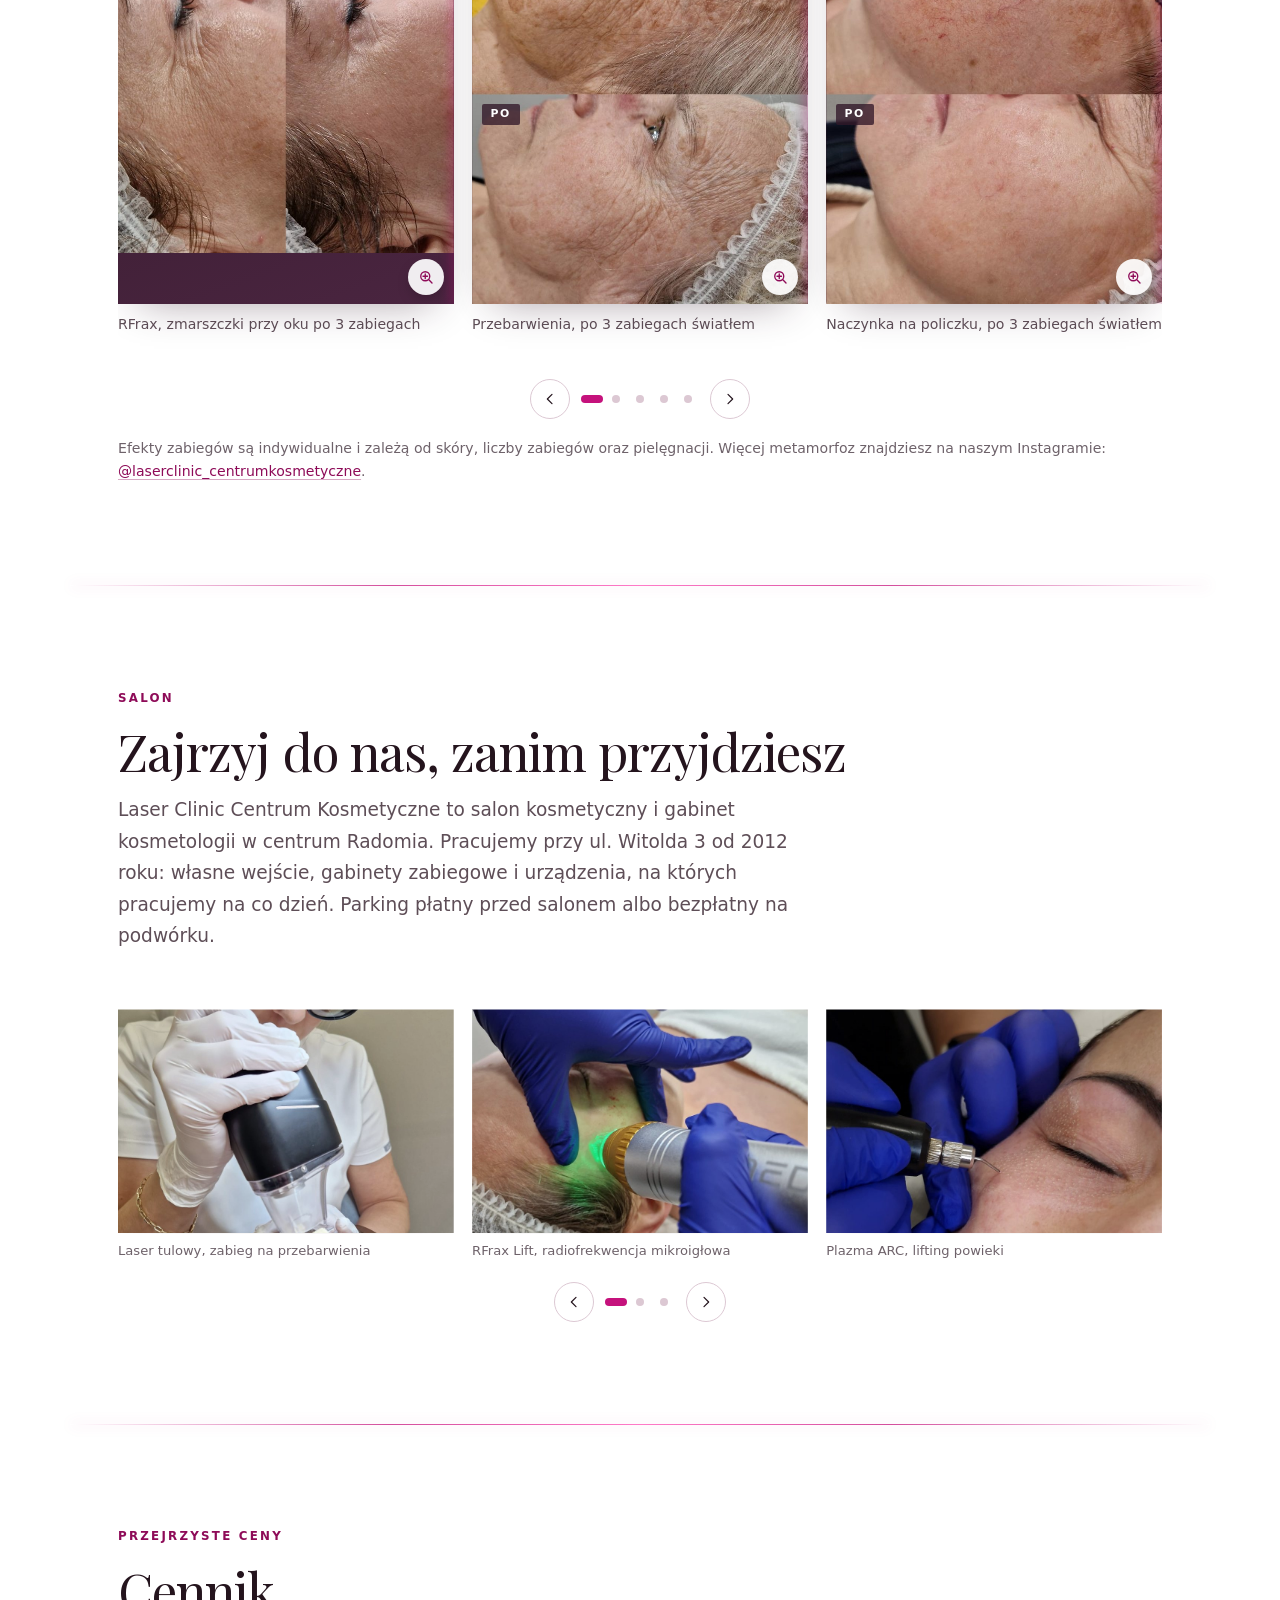
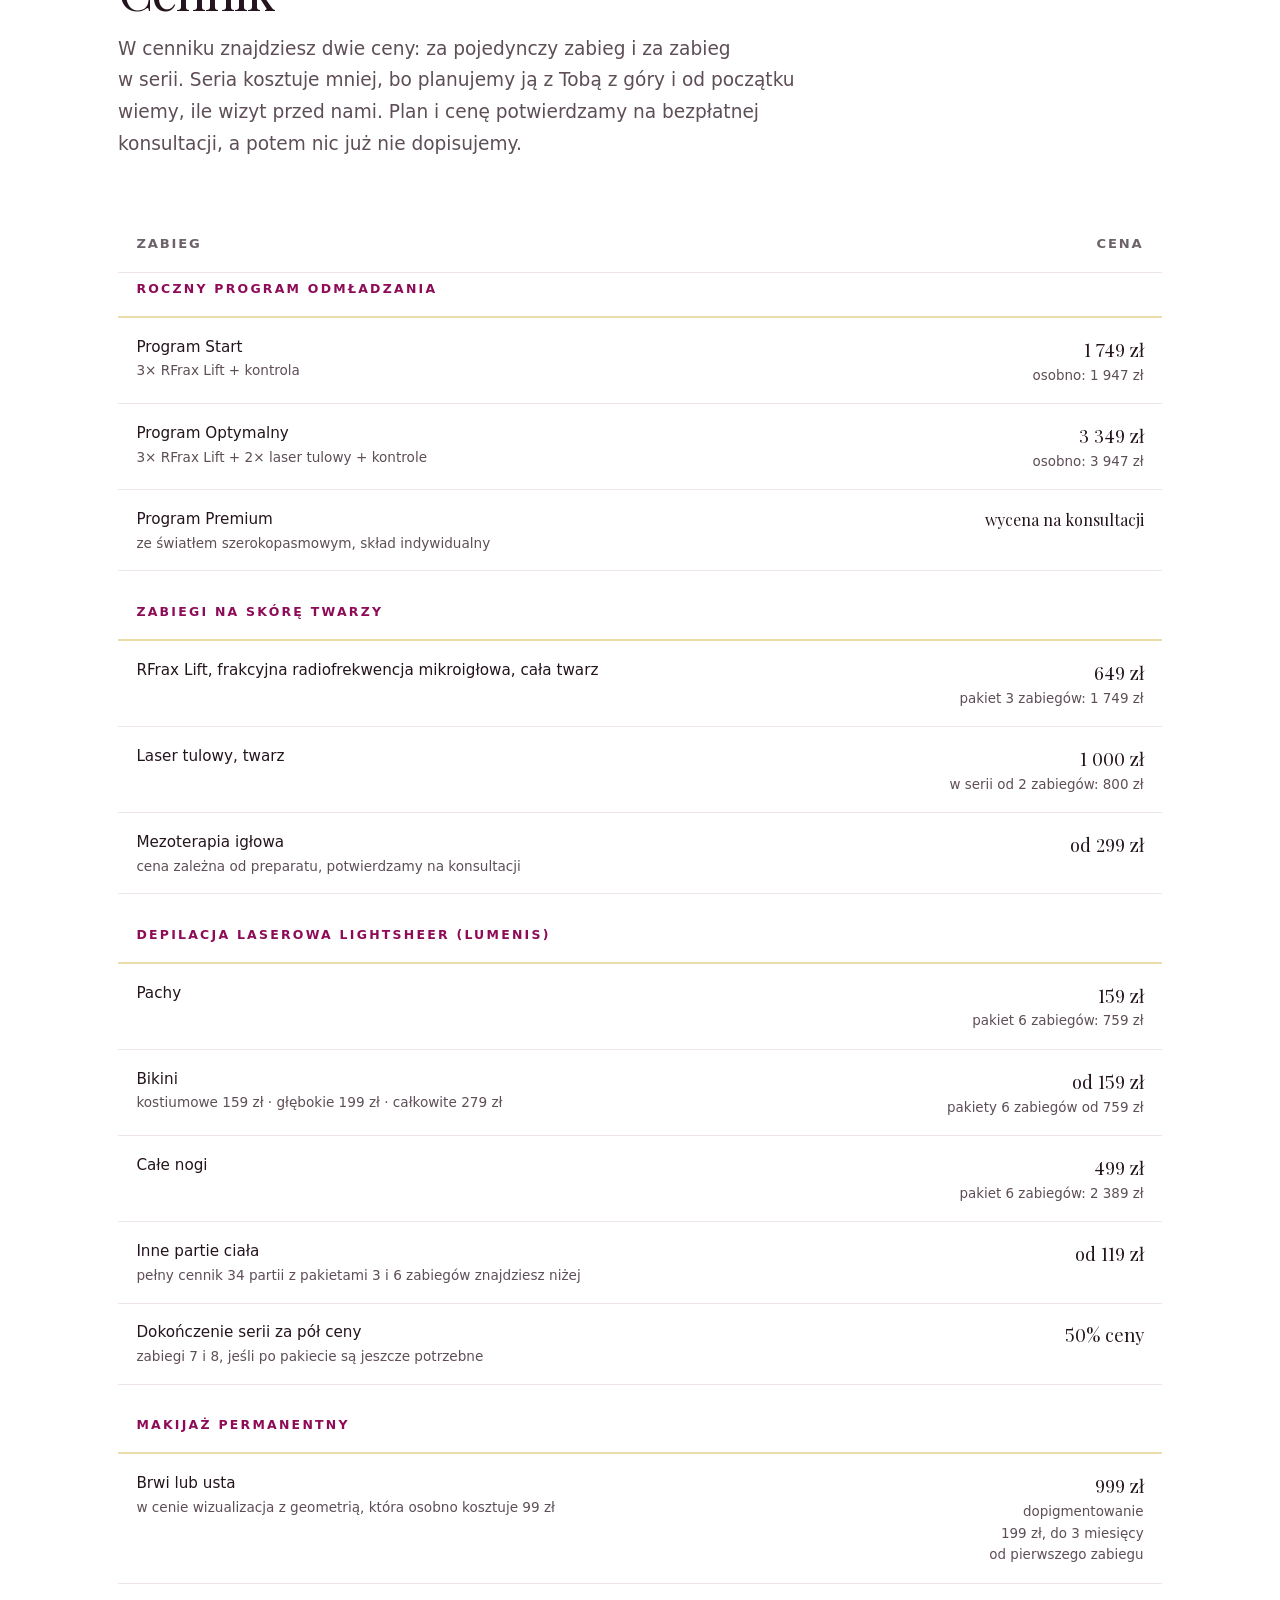
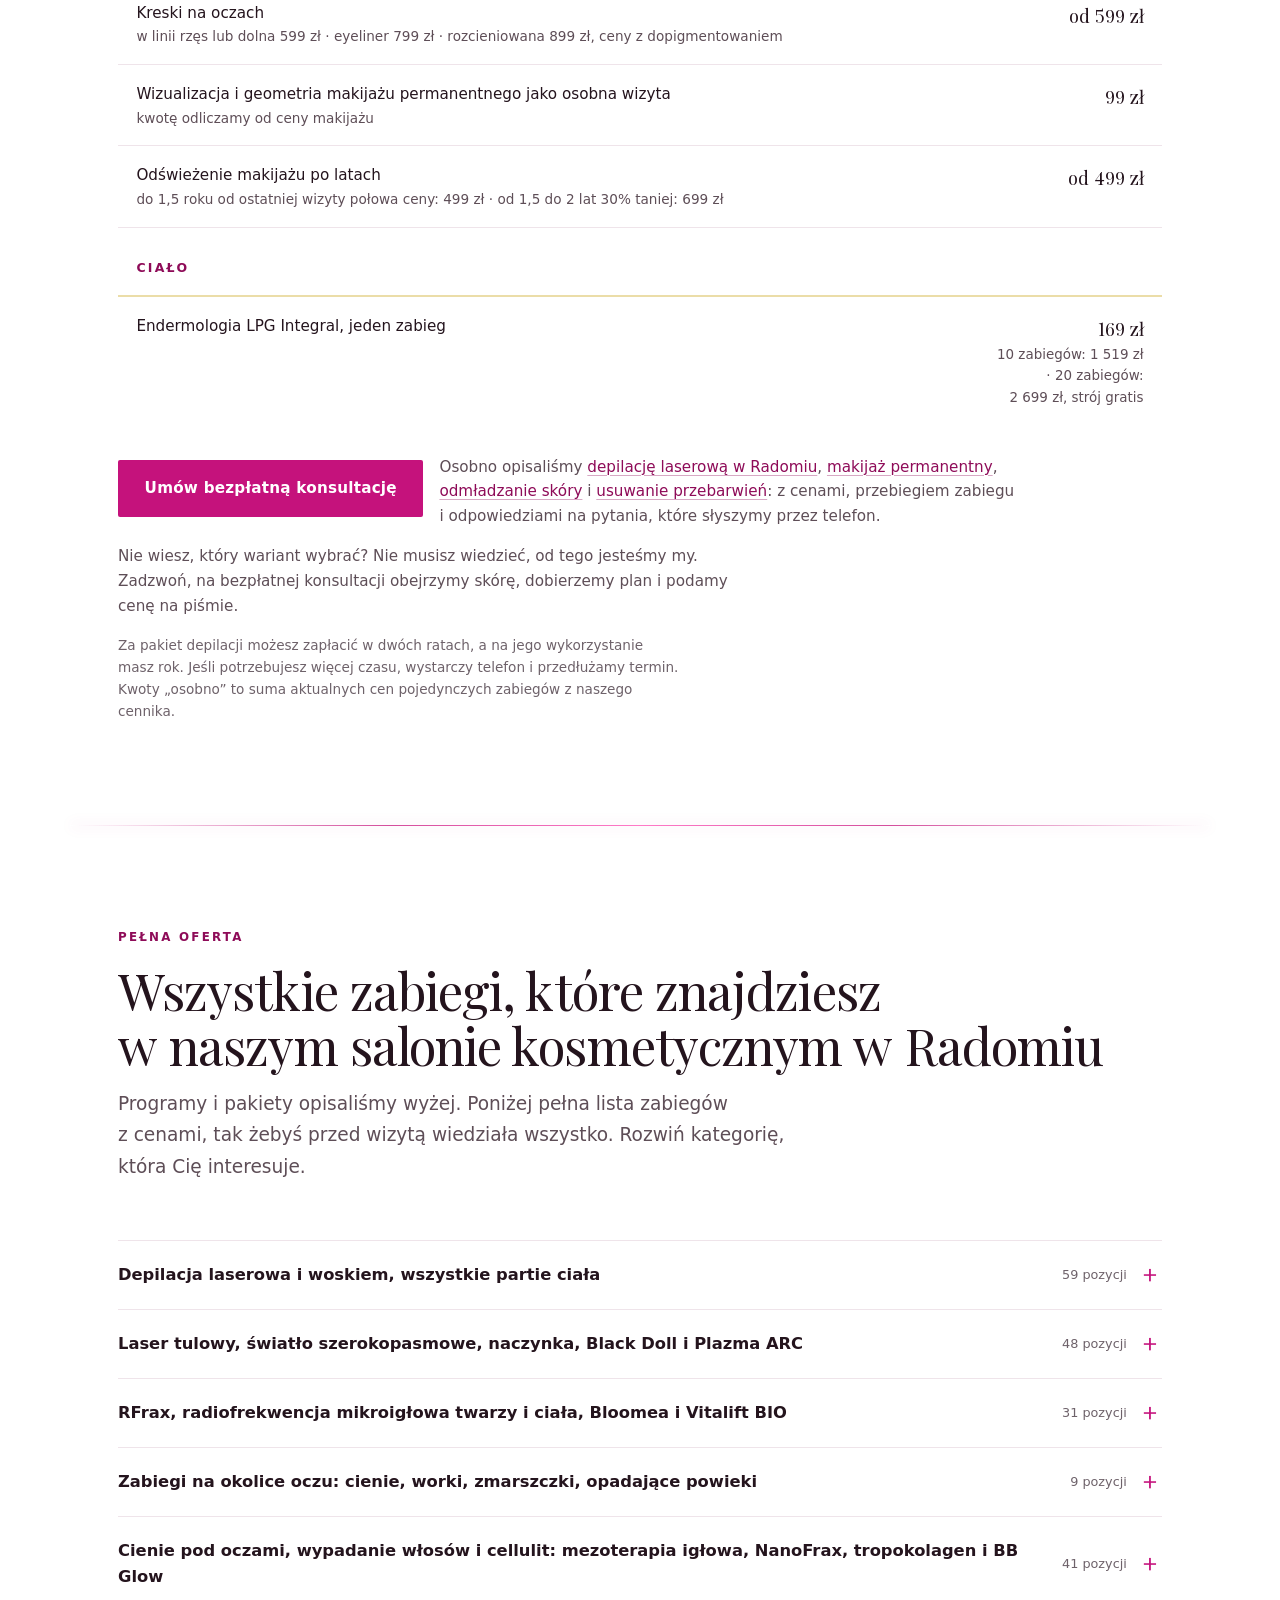
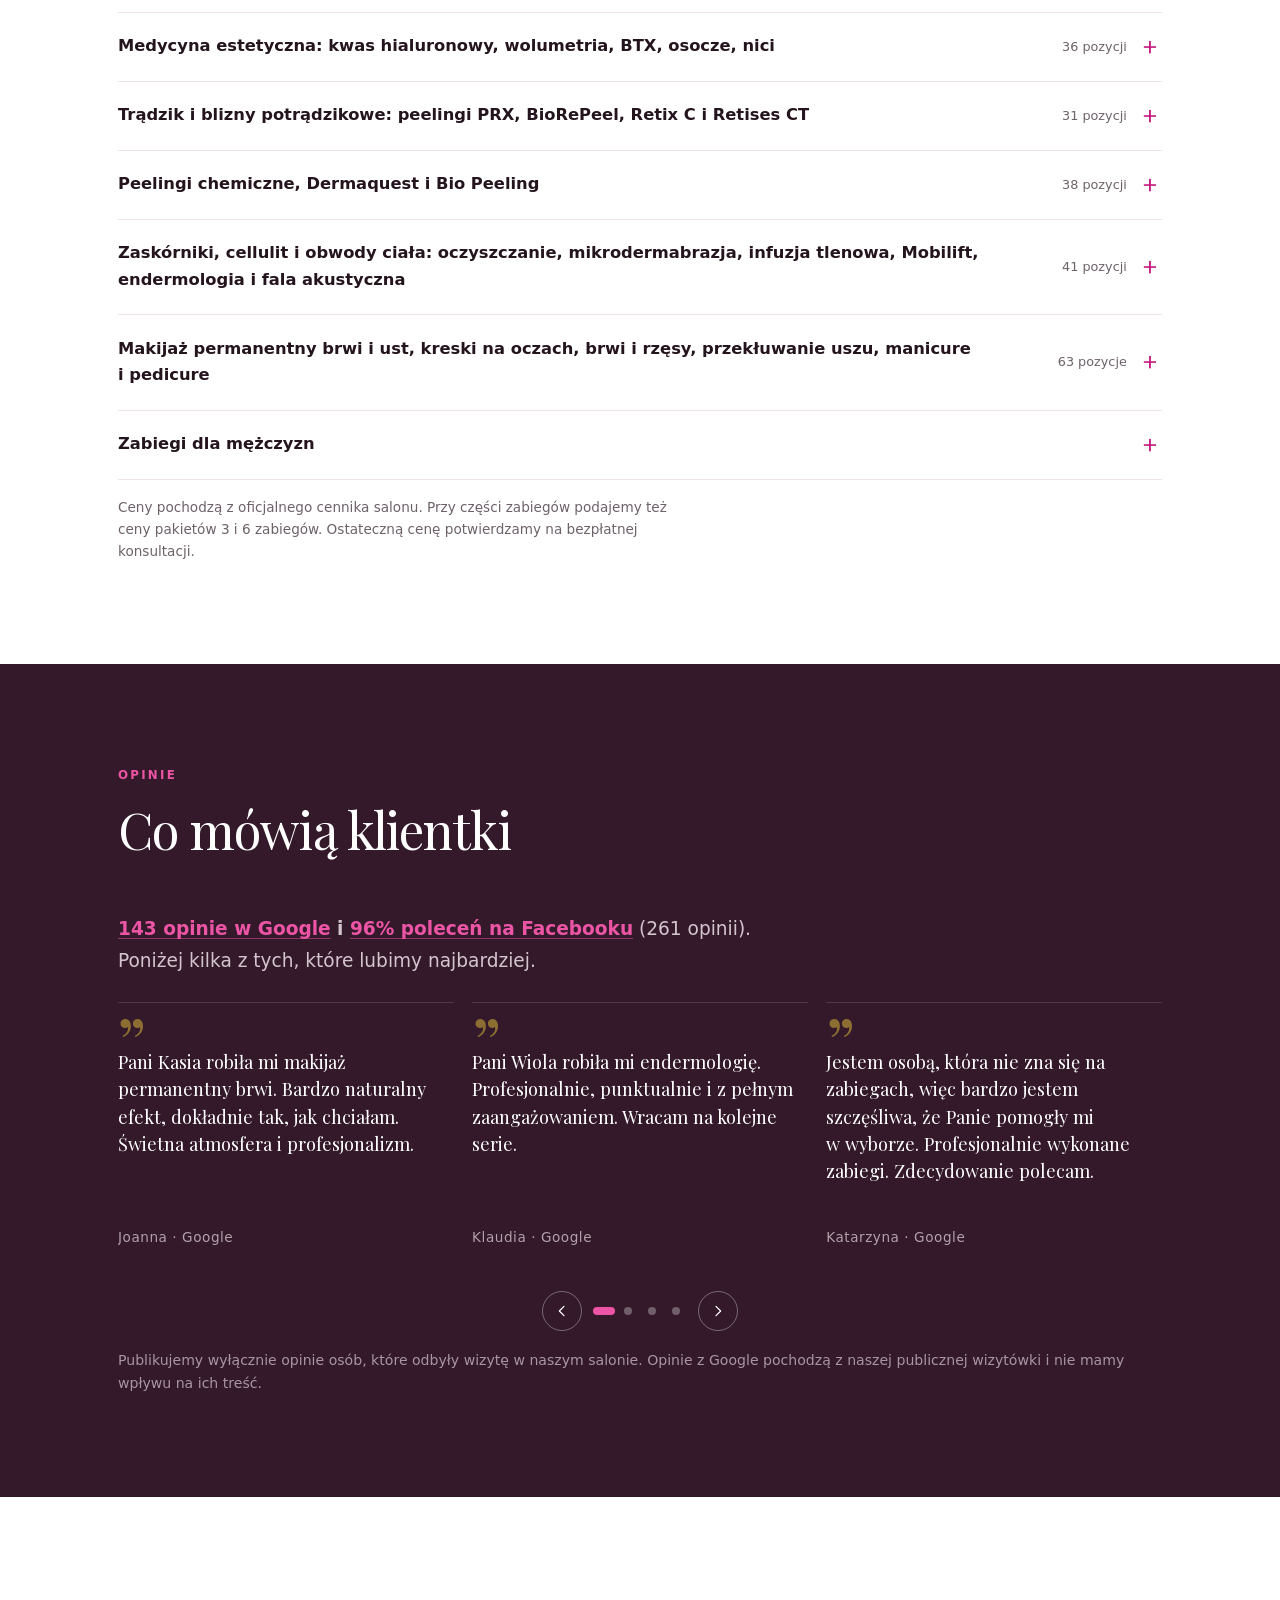
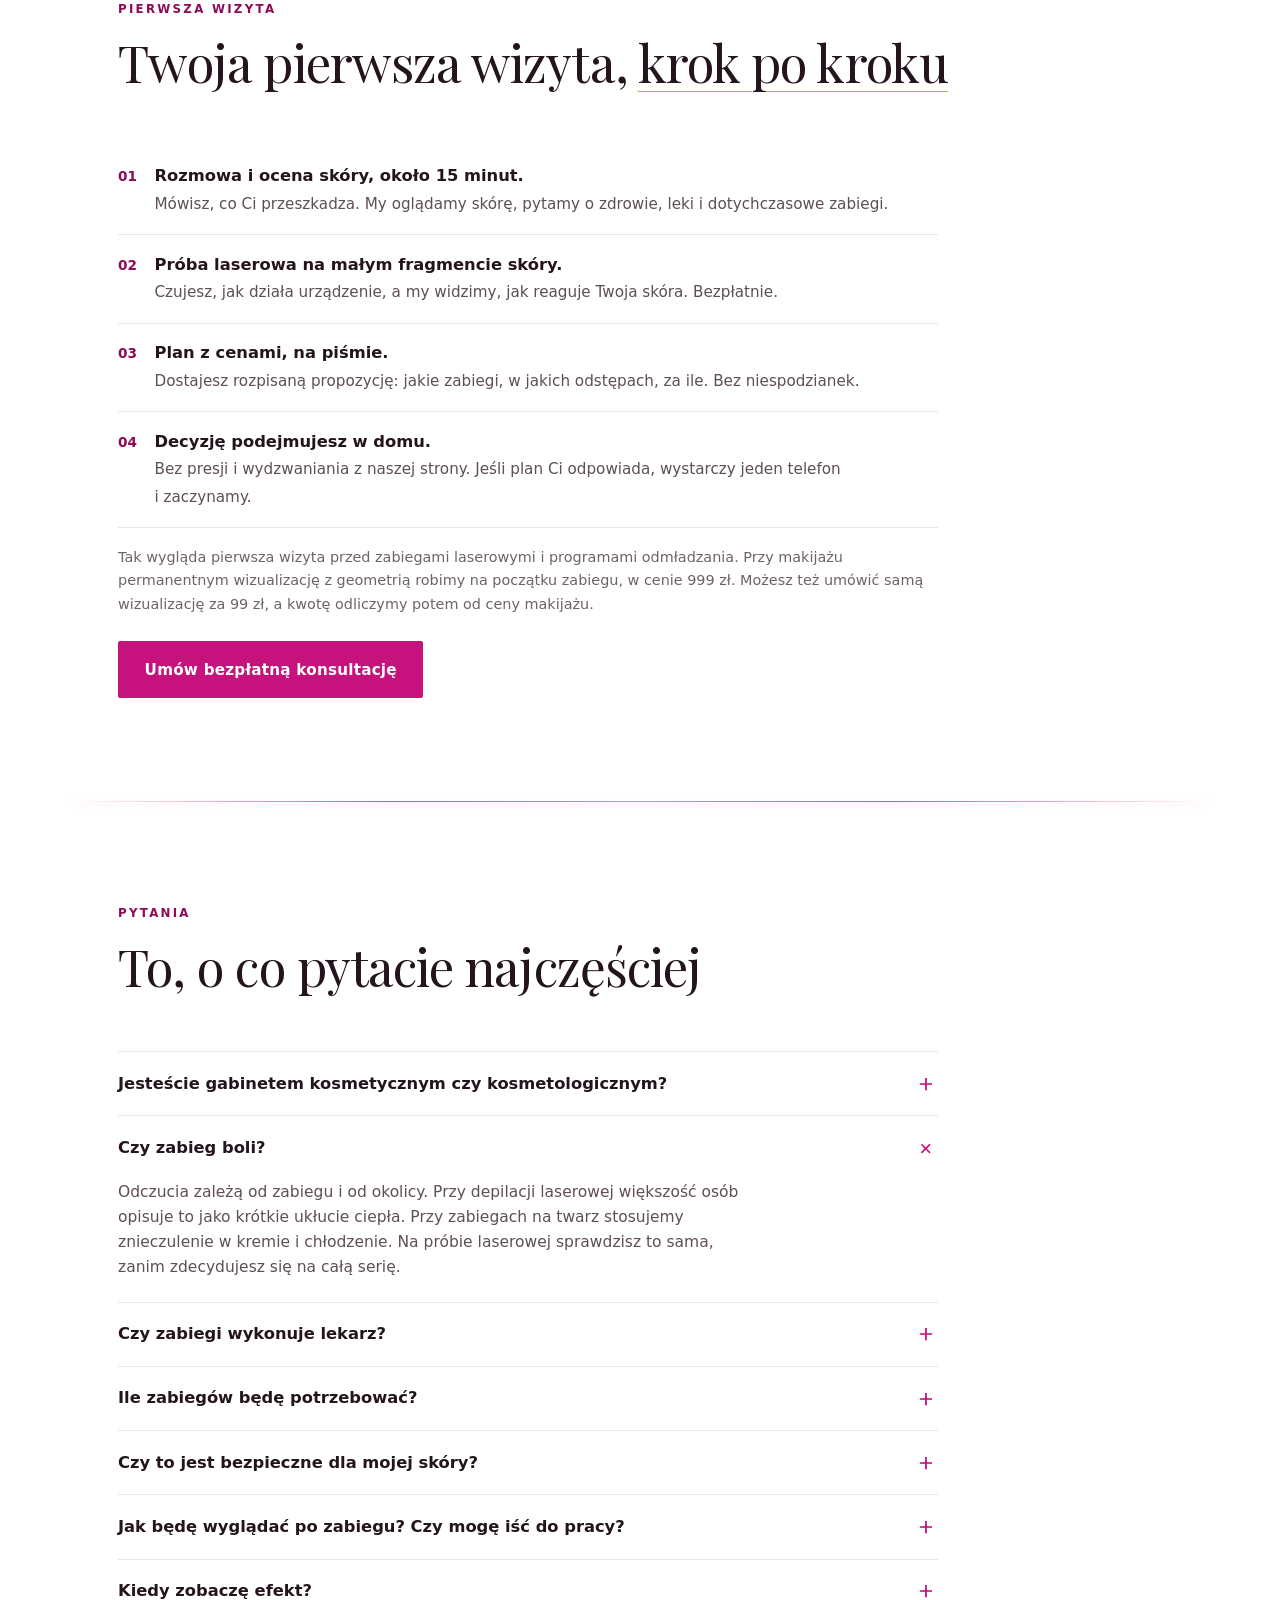
==== commit 90b6c005: "Katalog uslug: swiatlo szerokopasmowe" ====
--- a/index.html
+++ b/index.html
@@ -2217,6 +2217,22 @@
         "@type": "Offer",
         "itemOffered": {
           "@type": "Service",
+          "name": "Światło szerokopasmowe Super Veloce, cała twarz",
+          "serviceType": "Światło szerokopasmowe",
+          "provider": {
+            "@type": "BeautySalon",
+            "name": "Laser Clinic Katarzyna Bukowska"
+          },
+          "areaServed": {
+            "@type": "City",
+            "name": "Radom"
+          }
+        }
+      },
+      {
+        "@type": "Offer",
+        "itemOffered": {
+          "@type": "Service",
           "name": "Makijaż permanentny brwi lub ust",
           "serviceType": "Makijaż permanentny brwi lub ust",
           "provider": {
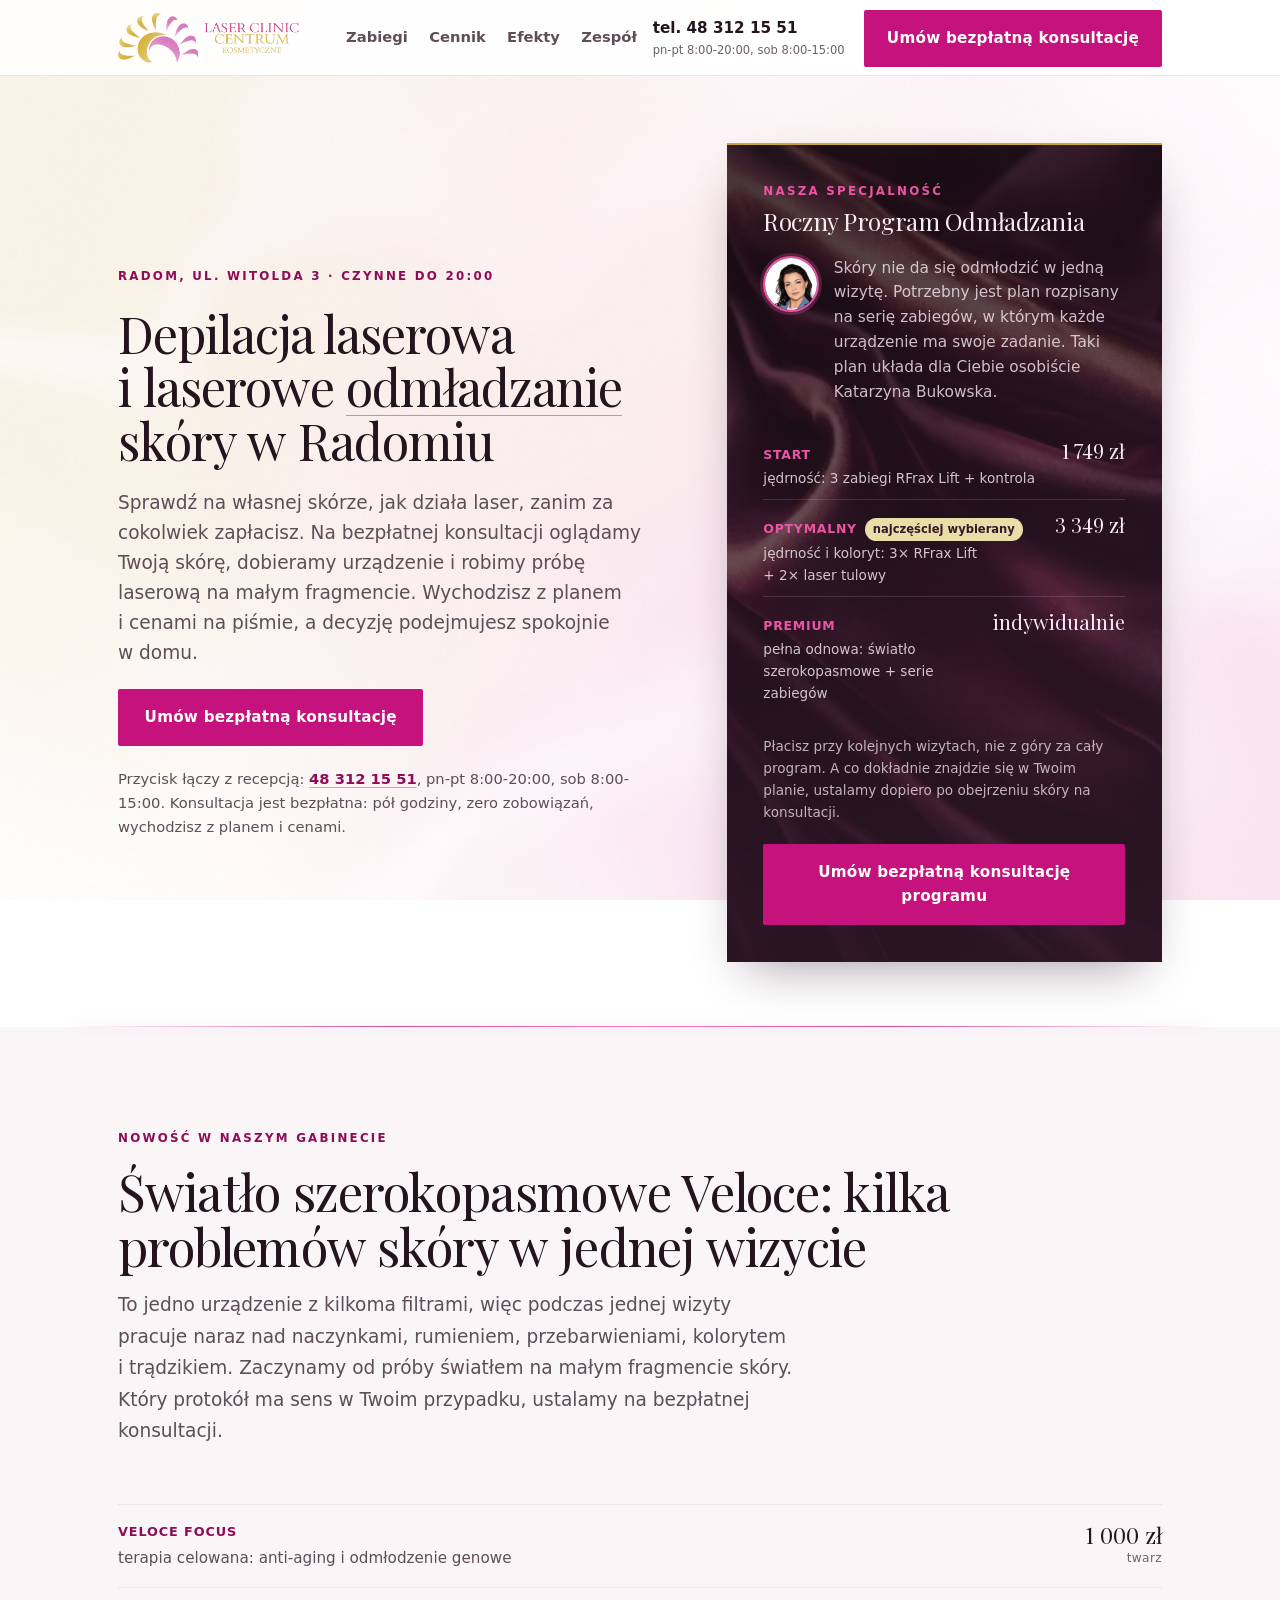
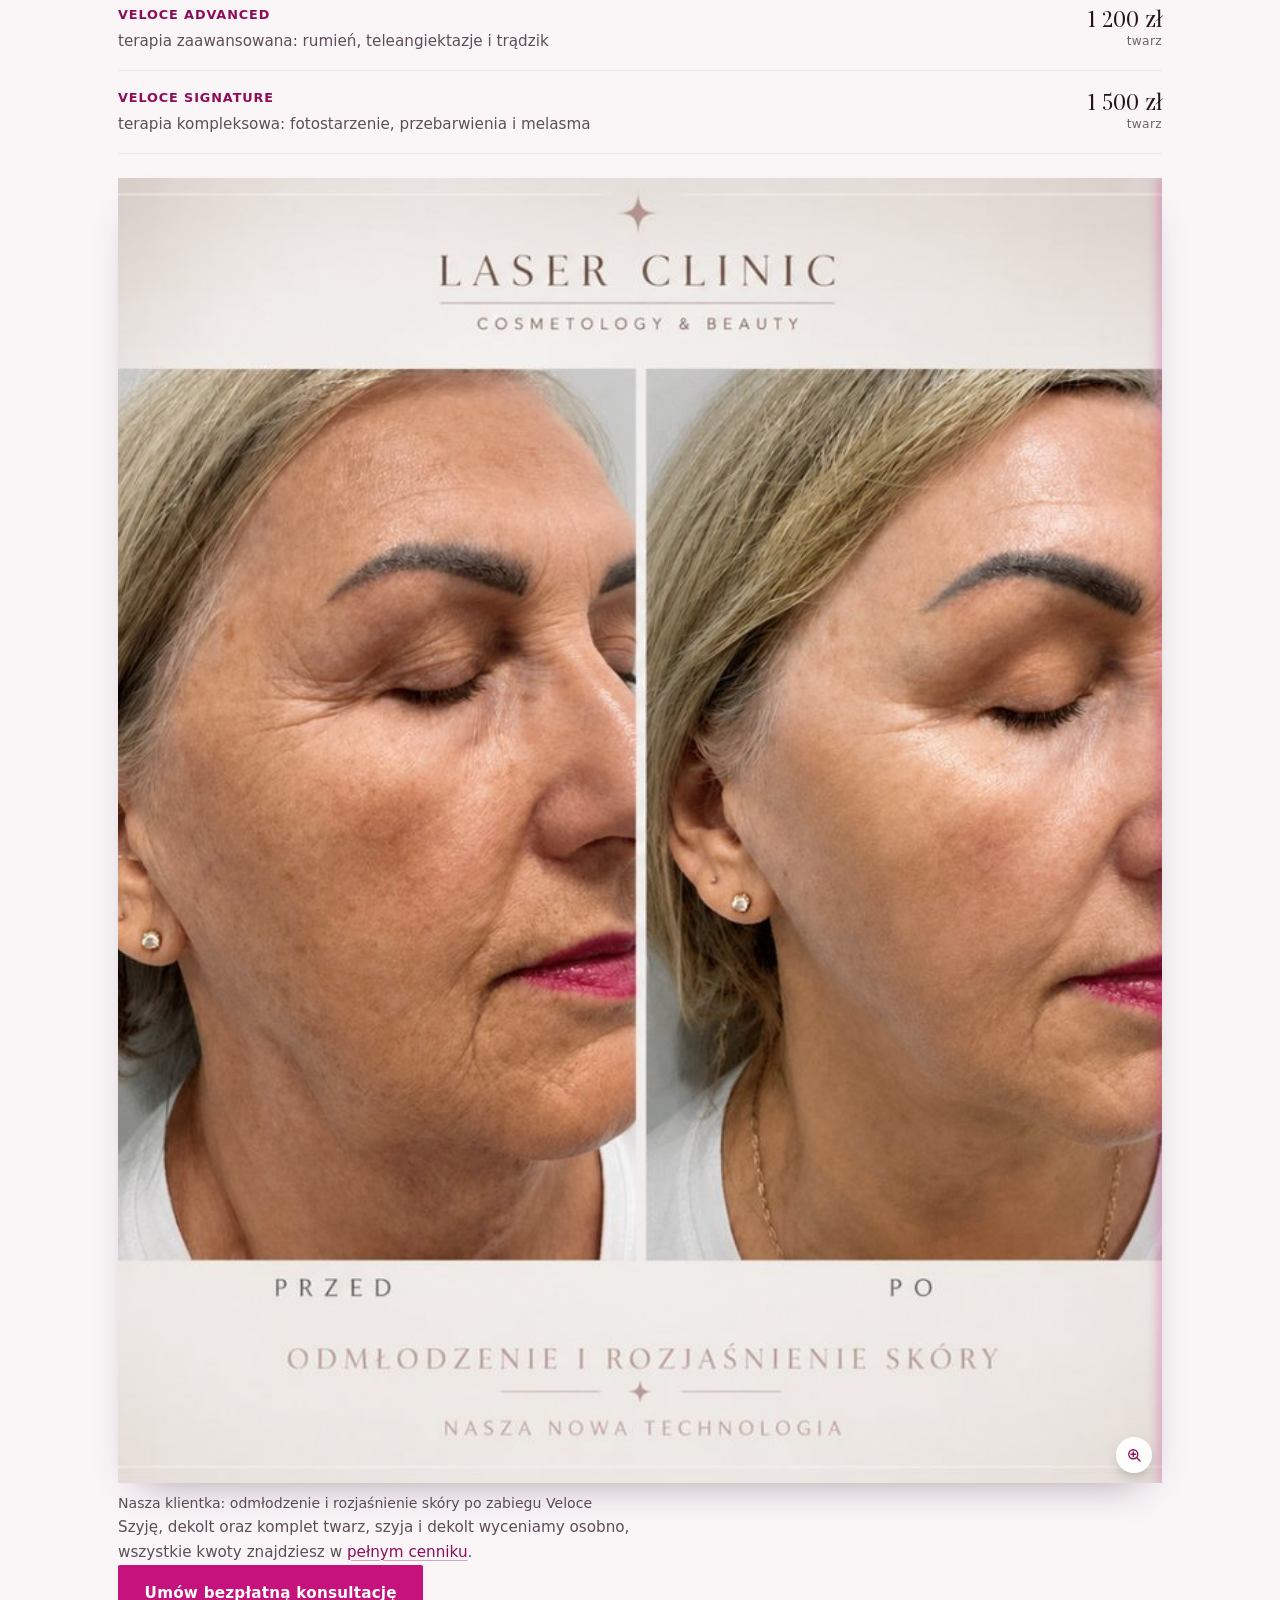
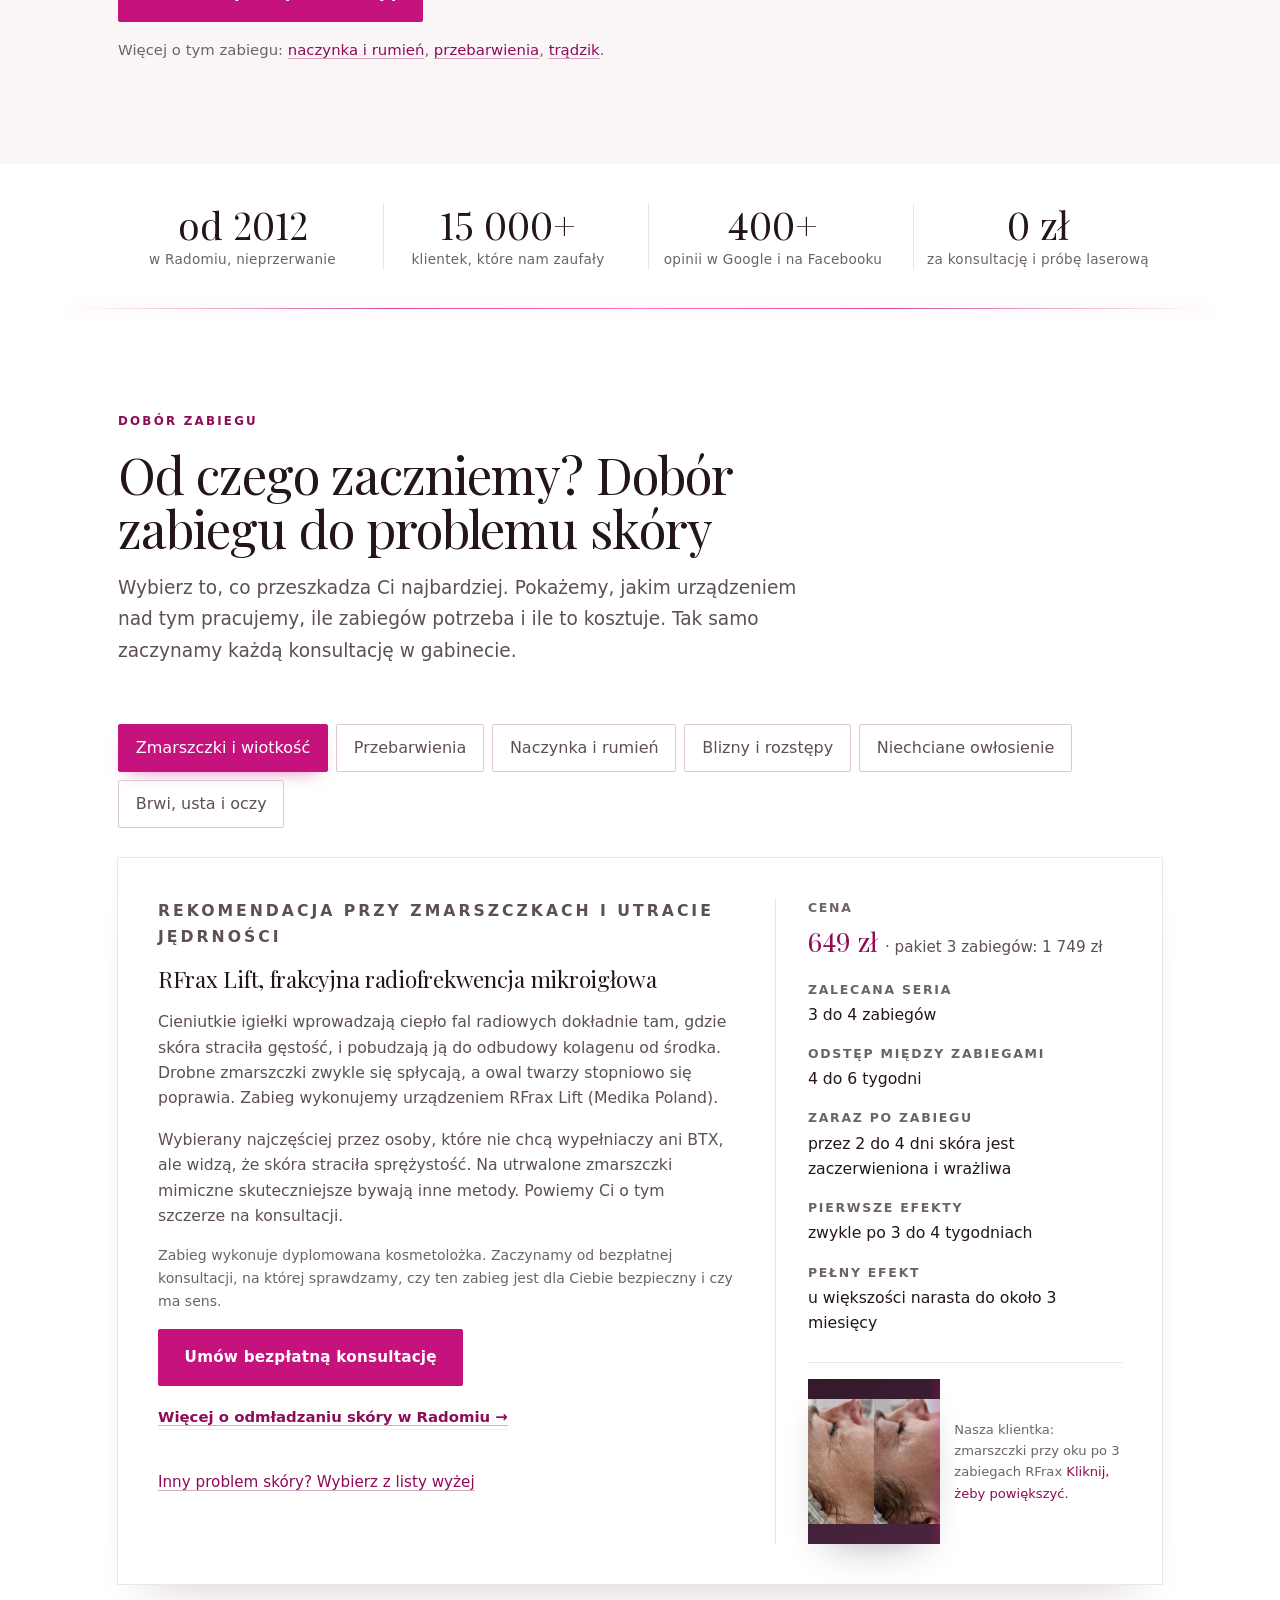
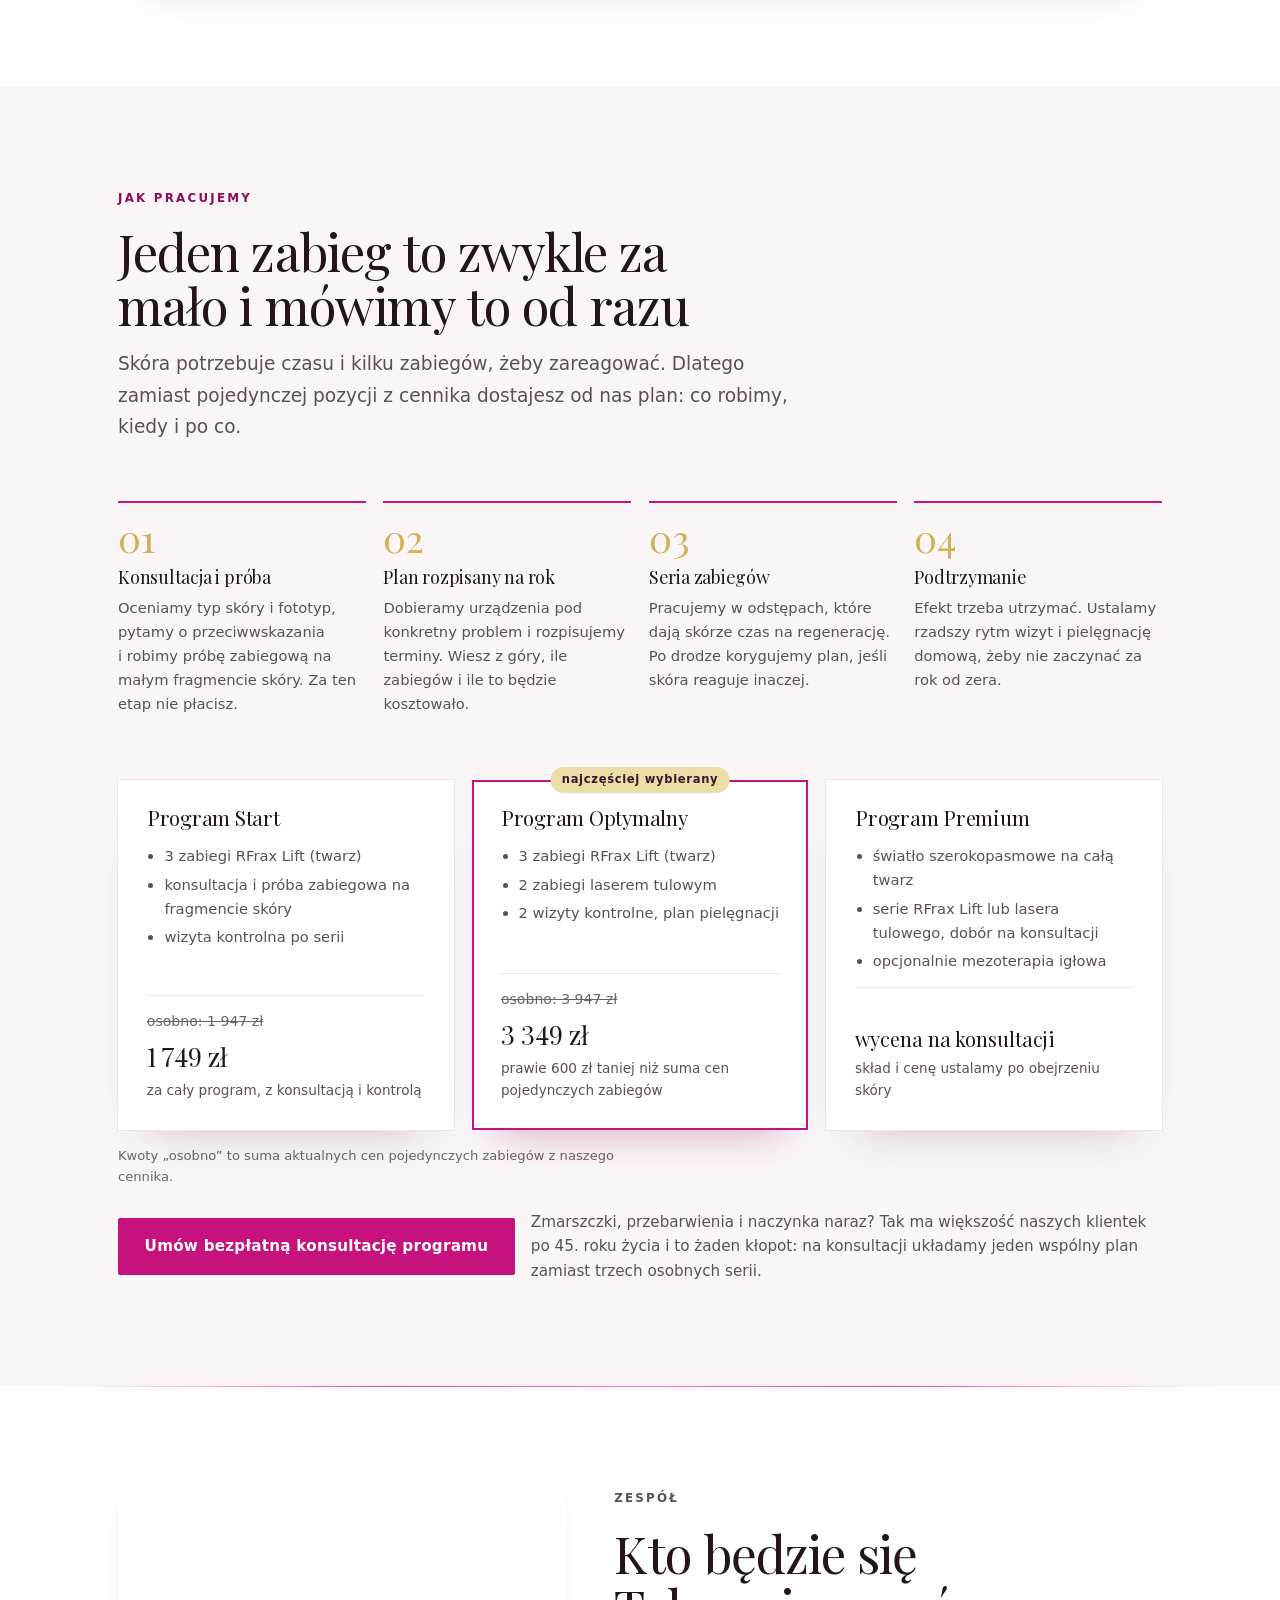
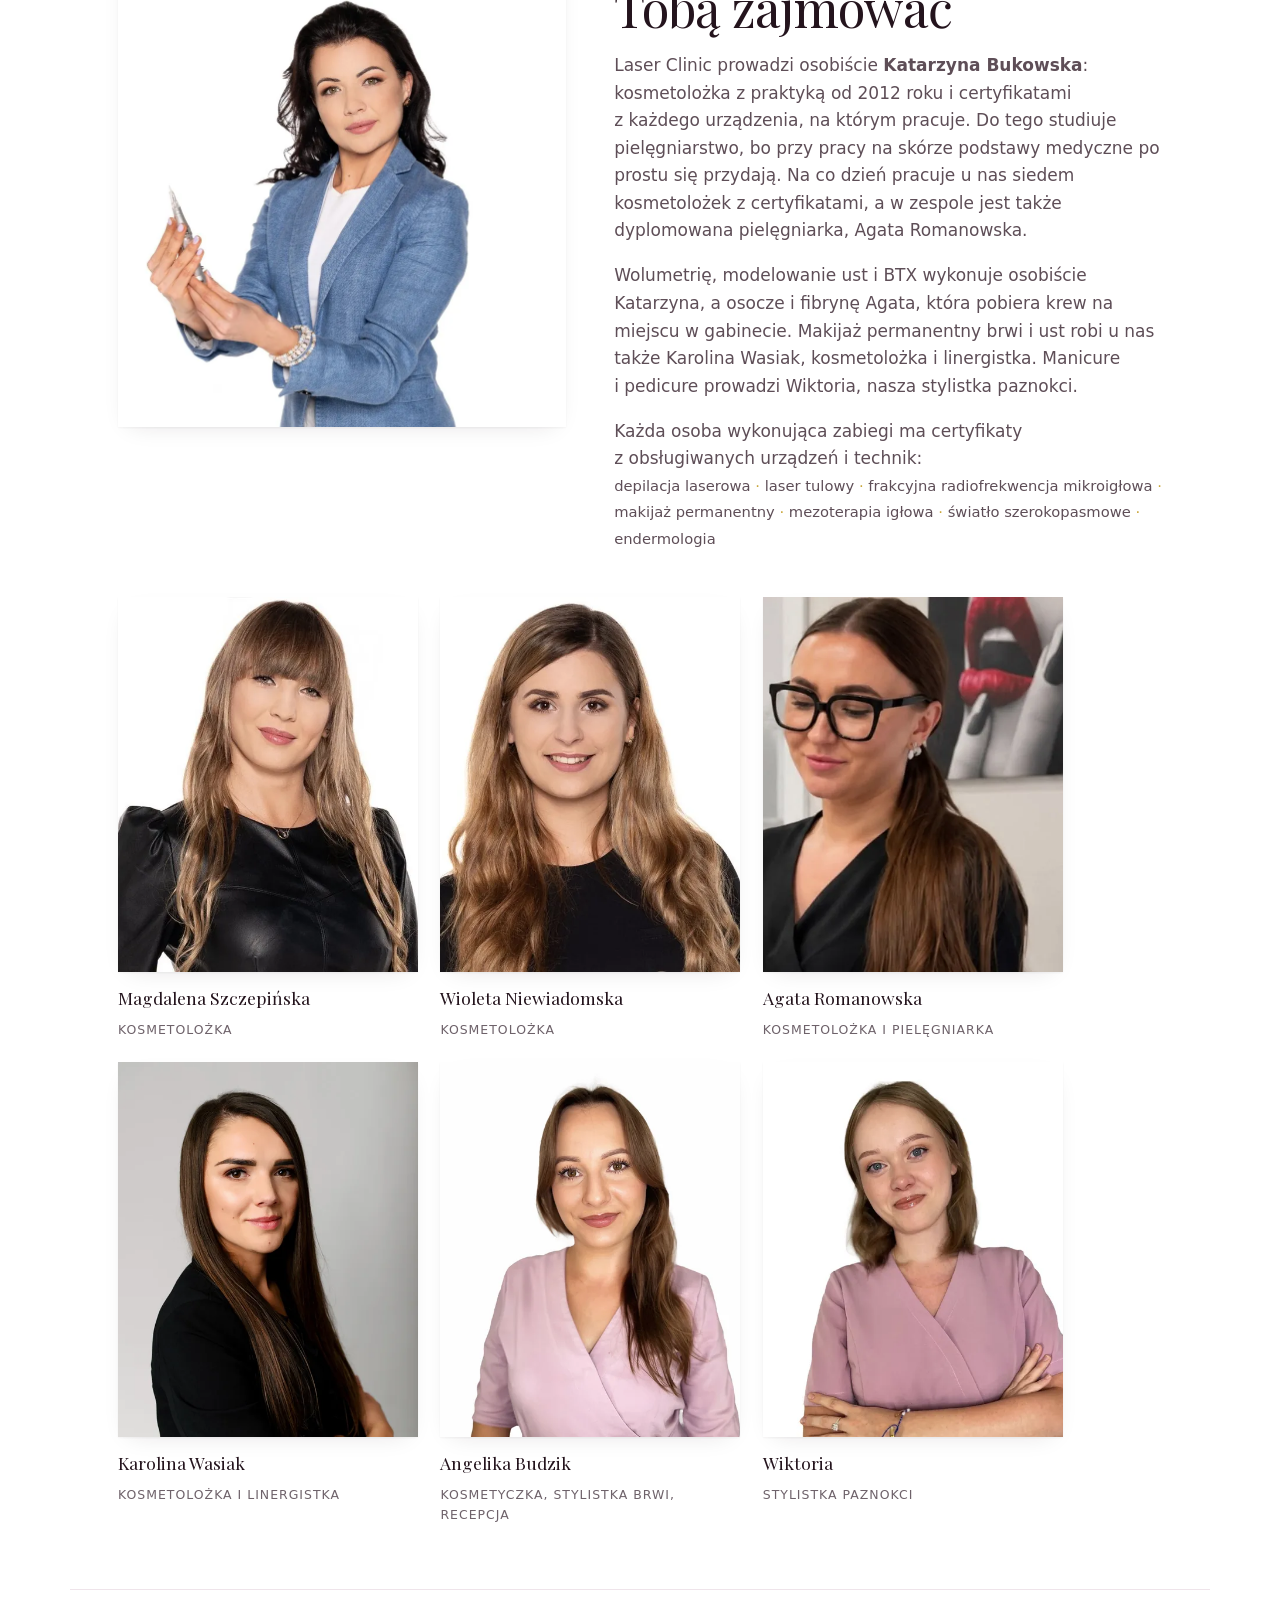
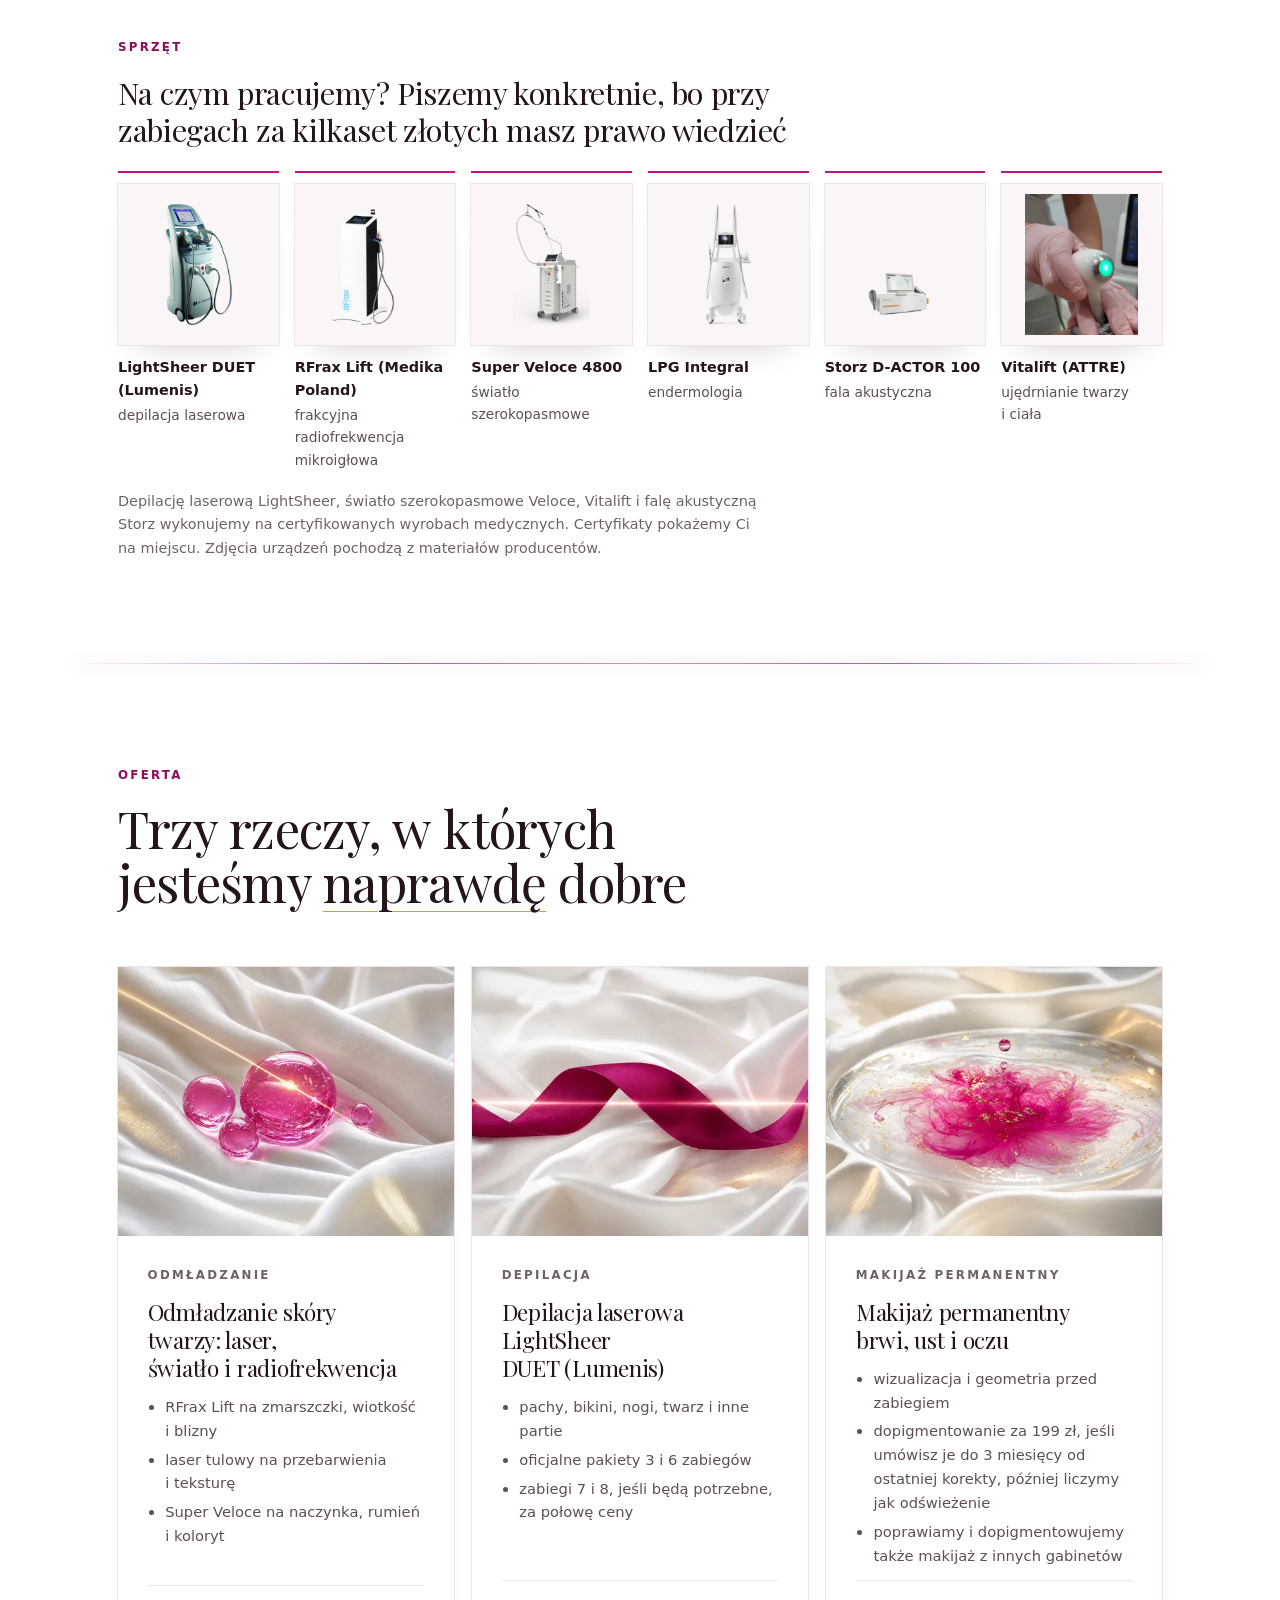
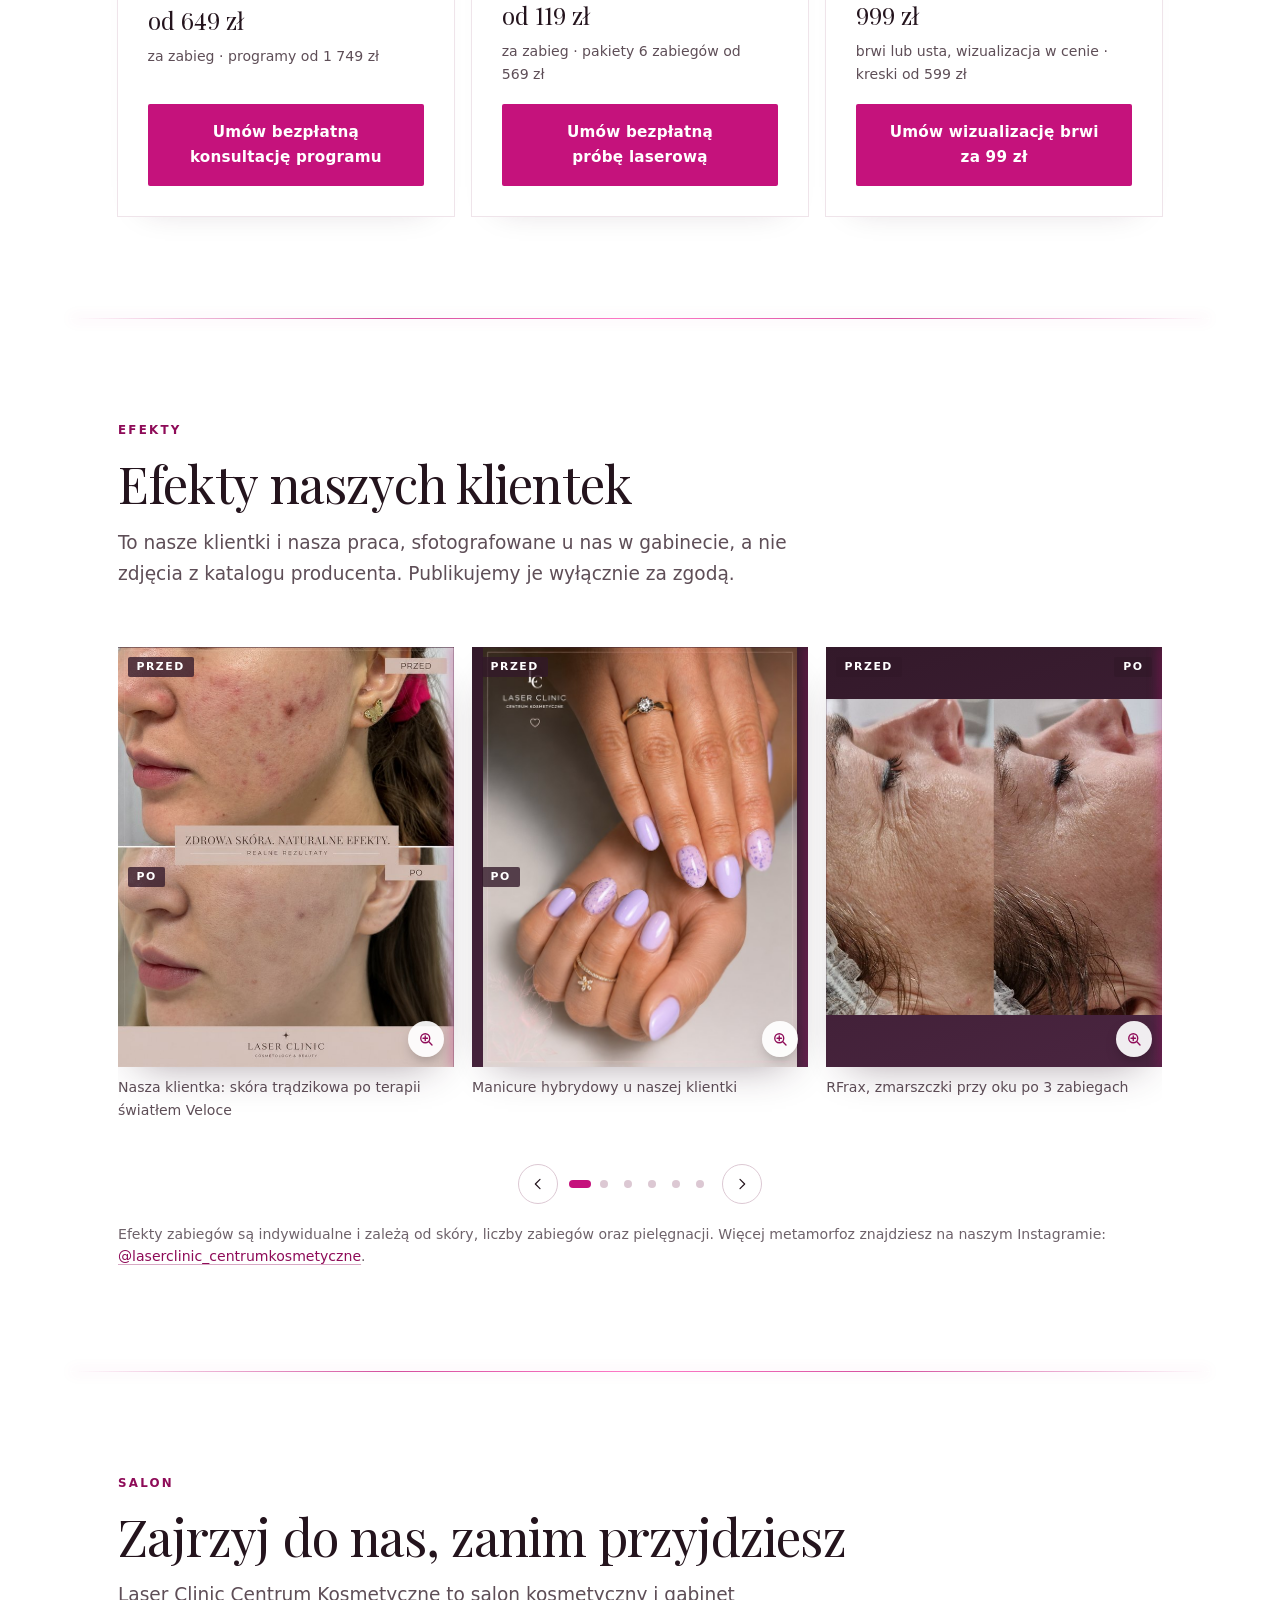
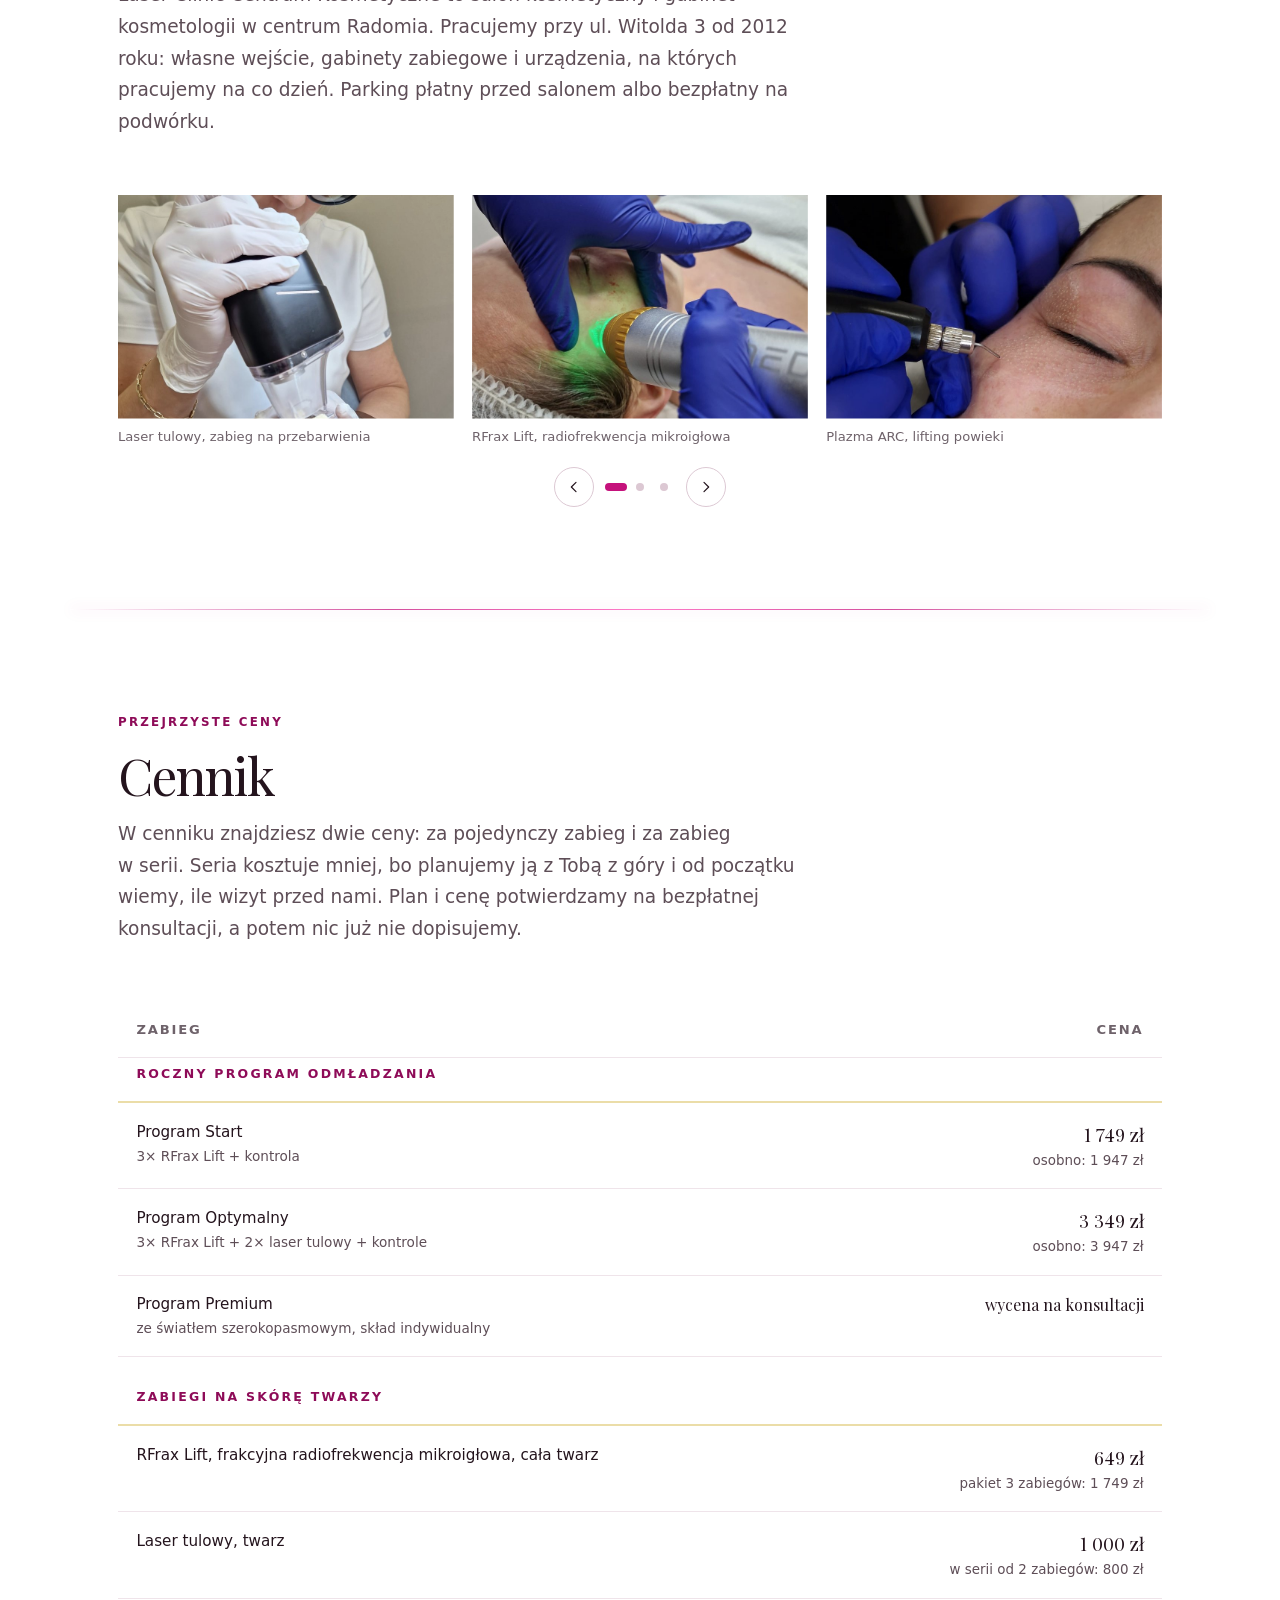
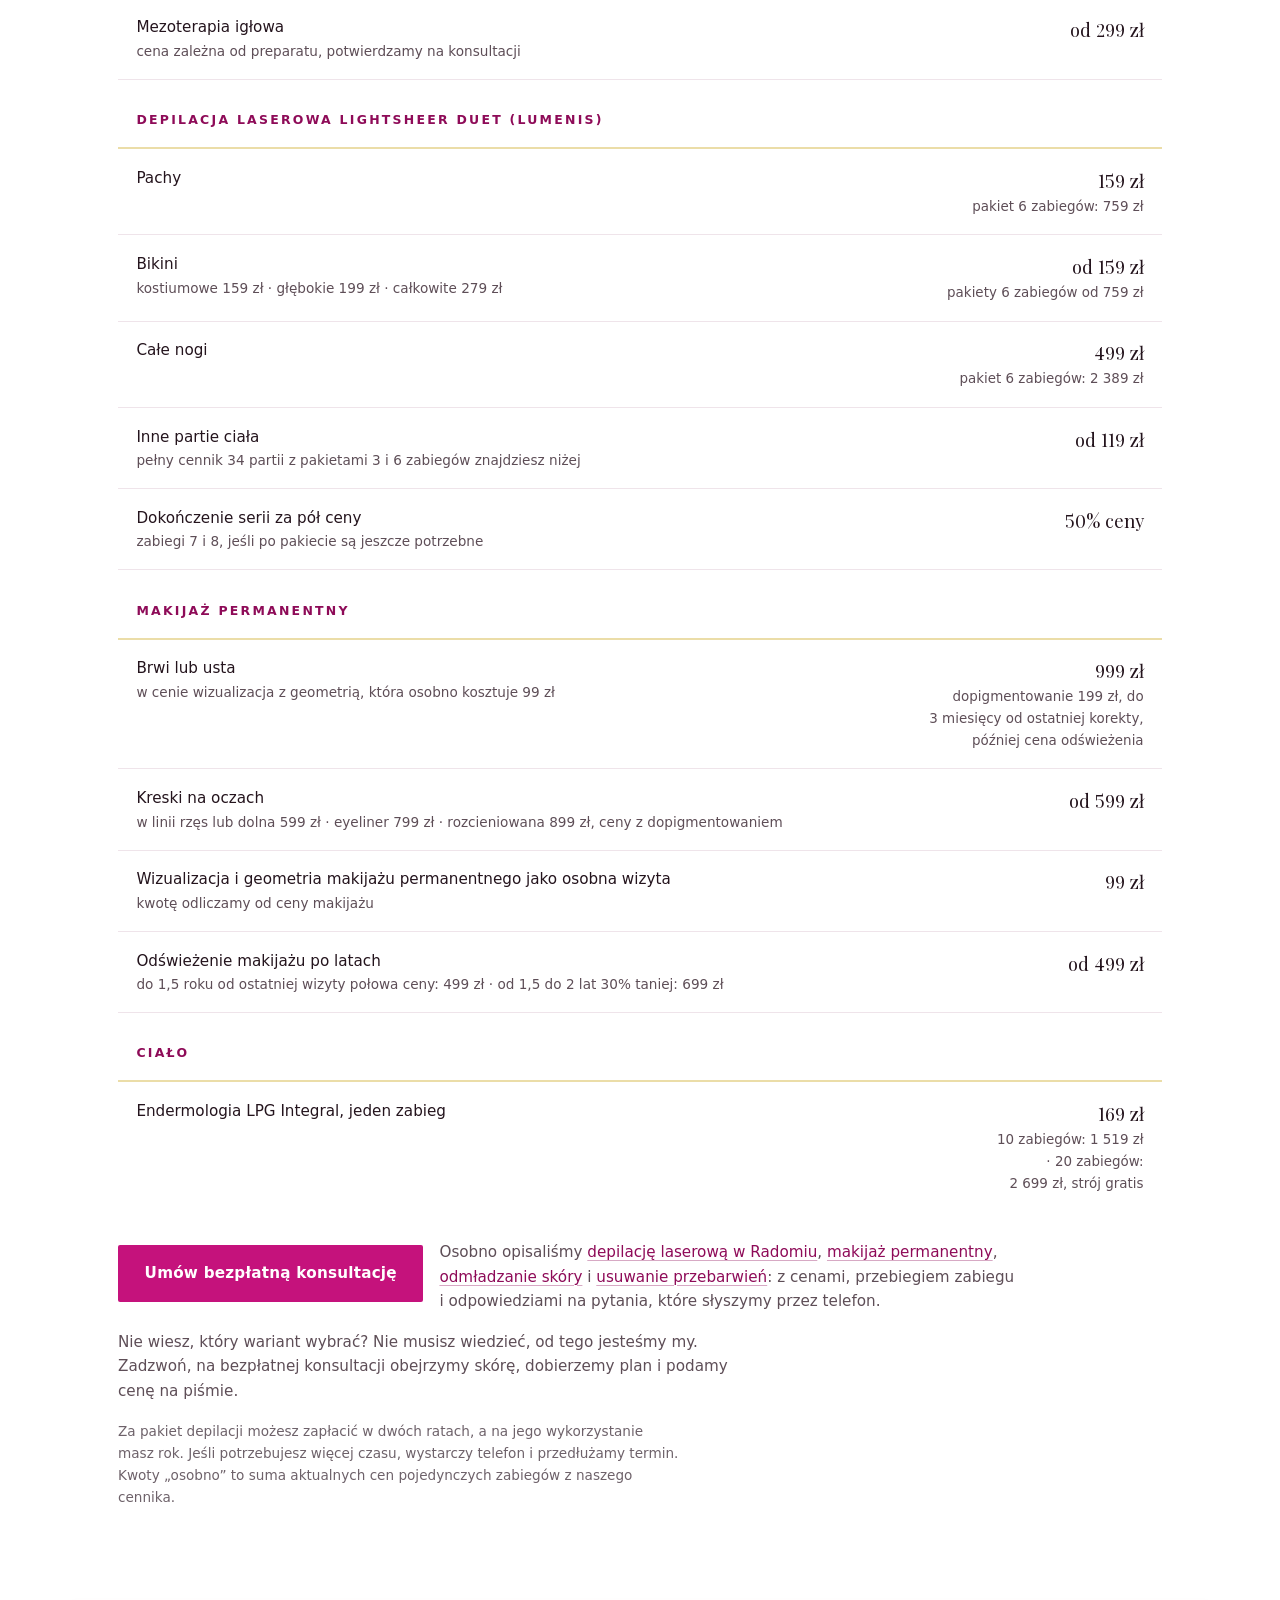
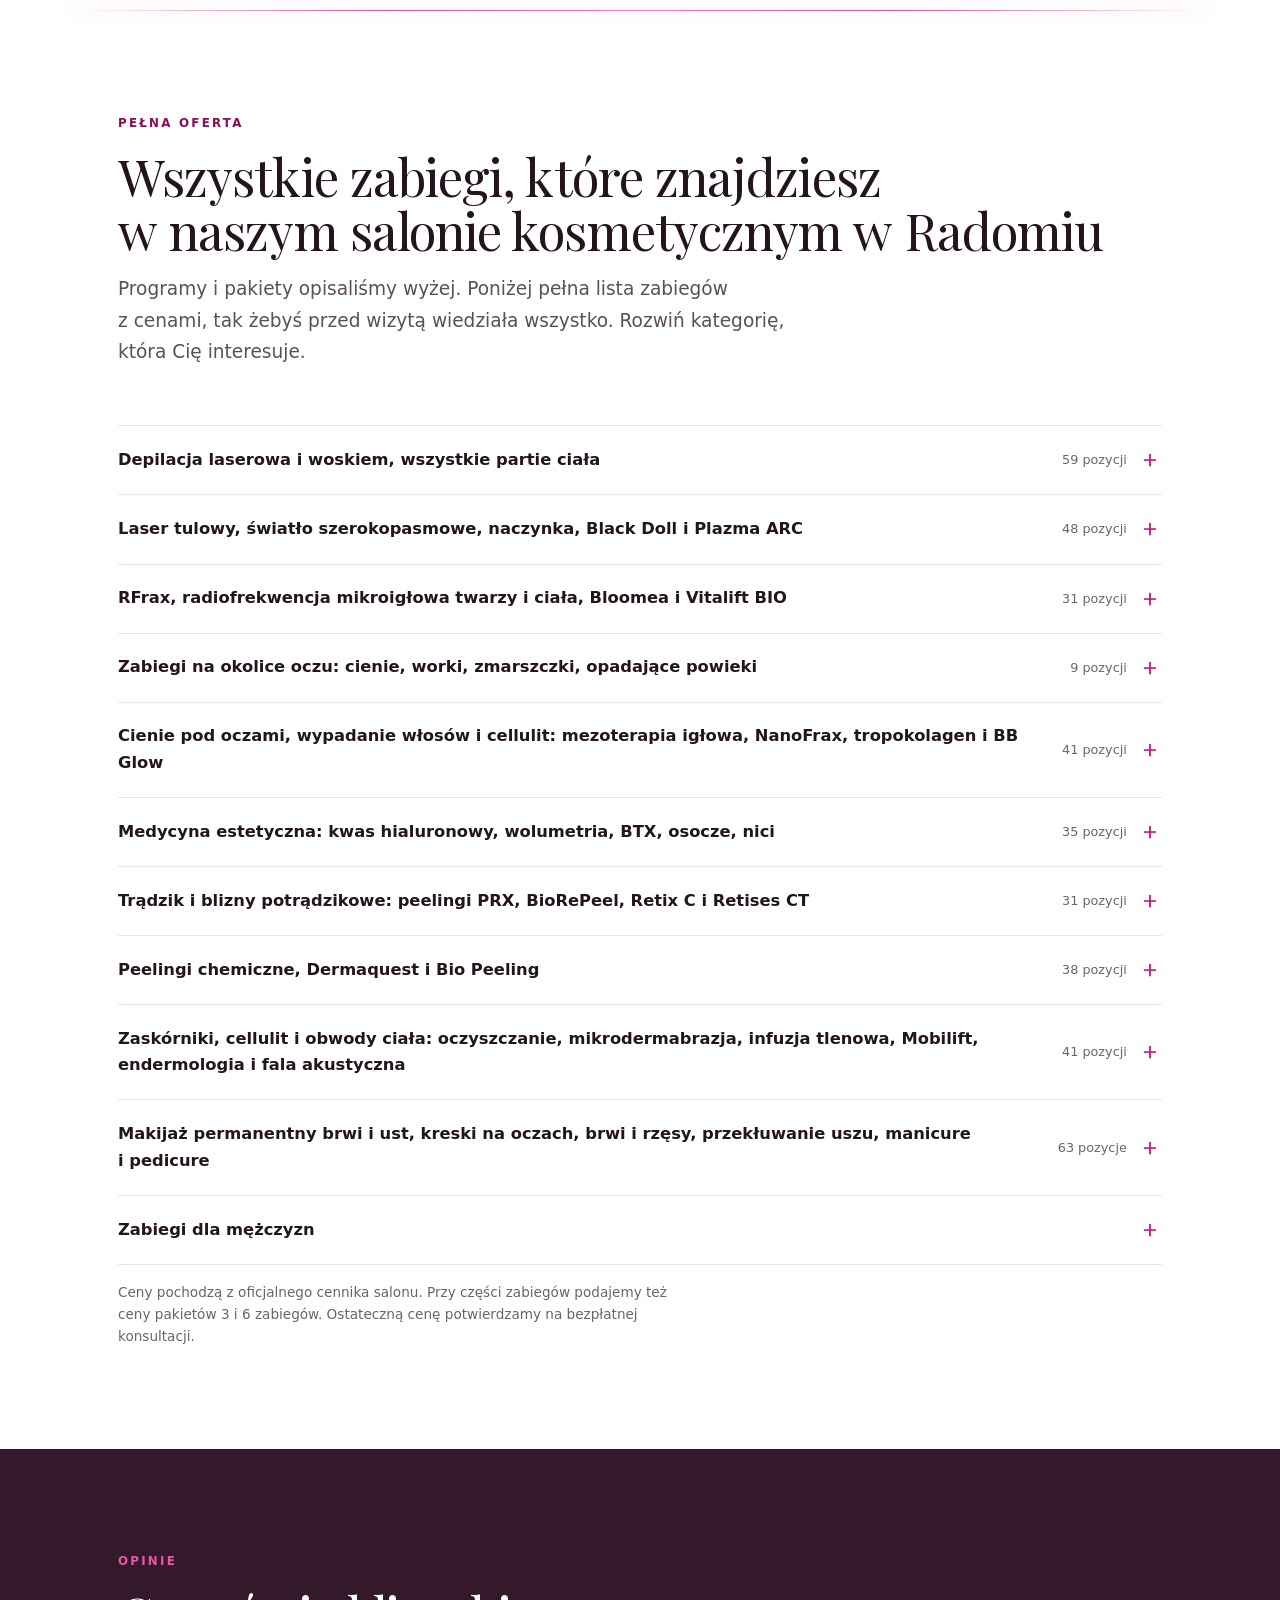
==== commit c51117be: "Zmiany z wiadomosci Kasi: ceny henny i plazmy, DUET, melasma, Veloce jako nowosc" ====
--- a/index.html
+++ b/index.html
@@ -12,7 +12,7 @@
 <meta property="og:type" content="website">
 <meta property="og:locale" content="pl_PL">
 <meta property="og:title" content="Salon kosmetyczny w Radomiu, ul. Witolda 3 | Laser Clinic">
-<meta property="og:description" content="Bezpłatna konsultacja i próba laserowa w Radomiu. Depilacja LightSheer (Lumenis), RFrax Lift, laser tulowy, Super Veloce, makijaż permanentny.">
+<meta property="og:description" content="Bezpłatna konsultacja i próba laserowa w Radomiu. Depilacja LightSheer DUET (Lumenis), RFrax Lift, laser tulowy, Super Veloce, makijaż permanentny.">
 <meta property="og:image" content="https://laserclinic.radom.pl/og.jpg?v=3">
 <meta property="og:image:width" content="1200">
 <meta property="og:image:height" content="630">
@@ -241,6 +241,20 @@
   .trust-item span { font-size: .85rem; color: var(--ink-3); letter-spacing: .02em; }
   .stars { position: relative; display: inline-block; color: var(--line-strong); letter-spacing: .1em; }
   .stars .stars-fill { position: absolute; left: 0; top: 0; width: 90%; overflow: hidden; white-space: nowrap; color: var(--gold); letter-spacing: .1em; }
+
+  /* ---------- nowosc: swiatlo szerokopasmowe Veloce ---------- */
+  .nowosc { background: var(--surface-2); }
+  .veloce-list { list-style: none; margin: 0 0 1.5rem; padding: 0; border-top: 1px solid var(--line); }
+  .veloce-list li { display: grid; grid-template-columns: 1fr auto; align-items: start; gap: .25rem 1rem; padding: 1.05rem 0; border-bottom: 1px solid var(--line); }
+  .veloce-list .vl-name { display: flex; flex-direction: column; gap: .25rem; min-width: 0; }
+  .veloce-list .vl-name b { font-size: .8rem; font-weight: 600; letter-spacing: .07em; text-transform: uppercase; color: var(--accent-deep); }
+  .veloce-list .vl-name span { font-size: .95rem; line-height: 1.55; color: var(--ink-2); }
+  .veloce-list .vl-price { grid-column: 2; text-align: right; white-space: nowrap; font-family: var(--font-display); font-size: 1.25rem; line-height: 1.2; color: var(--ink); }
+  .veloce-list .vl-price small { display: block; margin-top: .15rem; font-family: var(--font-body); font-size: .76rem; letter-spacing: .03em; color: var(--ink-3); }
+  .veloce-note { max-width: 58ch; font-size: .95rem; line-height: 1.65; color: var(--ink-2); }
+  .veloce-links { margin: 1rem 0 0; font-size: .93rem; color: var(--ink-3); }
+  .veloce-links a { color: var(--accent-deep); }
+  @media (min-width: 640px) { .veloce-list .vl-price { font-size: 1.4rem; } }
 
   /* ---------- concern selector ---------- */
   .concern-tabs { display: flex; flex-wrap: wrap; gap: .5rem; margin-bottom: 1.9rem; scroll-margin-top: 96px; }
@@ -835,6 +849,40 @@
     </div>
   </section>
 
+  <!-- NOWOSC: VELOCE -->
+  <hr class="laser-rule" aria-hidden="true">
+  <section class="nowosc" id="nowosc-veloce">
+    <div class="wrap">
+      <div class="section-head" data-reveal>
+        <p class="eyebrow">Nowość w&nbsp;naszym gabinecie</p>
+        <h2>Światło szerokopasmowe Veloce: kilka problemów skóry w&nbsp;jednej wizycie</h2>
+        <p class="section-lead">To jedno urządzenie z&nbsp;kilkoma filtrami, więc podczas jednej wizyty pracuje naraz nad naczynkami, rumieniem, przebarwieniami, kolorytem i&nbsp;trądzikiem. Zaczynamy od próby światłem na małym fragmencie skóry. Który protokół ma sens w&nbsp;Twoim przypadku, ustalamy na bezpłatnej konsultacji.</p>
+      </div>
+
+      <ul class="veloce-list" data-reveal-group>
+        <li>
+          <span class="vl-name"><b>Veloce Focus</b><span>terapia celowana: anti-aging i&nbsp;odmłodzenie genowe</span></span>
+          <span class="vl-price num">1&nbsp;000&nbsp;zł<small>twarz</small></span>
+        </li>
+        <li>
+          <span class="vl-name"><b>Veloce Advanced</b><span>terapia zaawansowana: rumień, teleangiektazje i&nbsp;trądzik</span></span>
+          <span class="vl-price num">1&nbsp;200&nbsp;zł<small>twarz</small></span>
+        </li>
+        <li>
+          <span class="vl-name"><b>Veloce Signature</b><span>terapia kompleksowa: fotostarzenie, przebarwienia i&nbsp;melasma</span></span>
+          <span class="vl-price num">1&nbsp;500&nbsp;zł<small>twarz</small></span>
+        </li>
+      </ul>
+
+      <figure class="fx-item veloce-foto" data-reveal><button type="button" class="fx-frame" aria-label="Powiększ zdjęcie"><img src="assets/fx-veloce-odmlodzenie.jpg?v=410123" alt="Światło szerokopasmowe Veloce w Laser Clinic Radom, skóra twarzy przed i po zabiegu" width="760" height="950" loading="lazy"><i class="beam" aria-hidden="true"></i><span class="zoom" aria-hidden="true"><svg viewBox="0 0 24 24" fill="none" stroke="currentColor" stroke-width="1.8" stroke-linecap="round"><circle cx="11" cy="11" r="6"/><path d="M20 20l-4.2-4.2M11 8v6M8 11h6"/></svg></span></button><figcaption>Nasza klientka: odmłodzenie i&nbsp;rozjaśnienie skóry po zabiegu Veloce</figcaption></figure>
+
+      <p class="veloce-note" data-reveal>Szyję, dekolt oraz komplet twarz, szyja i&nbsp;dekolt wyceniamy osobno, wszystkie kwoty znajdziesz w&nbsp;<a href="#cennik">pełnym cenniku</a>.</p>
+
+      <a class="btn btn-primary" href="tel:+48483121551" data-cta="nowosc-veloce">Umów bezpłatną konsultację</a>
+      <p class="veloce-links">Więcej o&nbsp;tym zabiegu: <a href="/naczynka-i-rumien-radom/">naczynka i&nbsp;rumień</a>, <a href="/przebarwienia-radom/">przebarwienia</a>, <a href="/tradzik-radom/">trądzik</a>.</p>
+    </div>
+  </section>
+
   <!-- TRUST -->
   <div class="trust">
     <div class="wrap trust-row" data-reveal-group>
@@ -916,7 +964,7 @@
           <h3>Super Veloce, światło szerokopasmowe</h3>
           <p>To nasz najmocniejszy zabieg na koloryt twarzy. Urządzenie ma kilka rodzajów światła i&nbsp;każdy działa na co innego, dlatego podczas jednej wizyty pracujemy naraz nad naczynkami, rumieniem, przebarwieniami i&nbsp;ogólnym kolorytem skóry. U&nbsp;większości klientek jeden zabieg Super Veloce zastępuje dwa albo trzy osobne zabiegi, czyli mniej wizyt w&nbsp;kalendarzu.</p>
           <details class="more"><summary>Dla kogo i&nbsp;czego się spodziewać</summary>
-          <p>Dla porównania: seria pojedynczych zabiegów na naczynka i&nbsp;osobna seria na przebarwienia to zwykle podobny albo wyższy koszt i&nbsp;o&nbsp;kilka miesięcy dłuższy plan wizyt. Przy melasmie światło może pogorszyć stan, dlatego zawsze kwalifikujemy na konsultacji.</p>
+          <p>Dla porównania: seria pojedynczych zabiegów na naczynka i&nbsp;osobna seria na przebarwienia to zwykle podobny albo wyższy koszt i&nbsp;o&nbsp;kilka miesięcy dłuższy plan wizyt. Melasmę też wykonujemy światłem, ale dopiero po konsultacji i&nbsp;zakwalifikowaniu do zabiegu, bo przy niej łatwo o&nbsp;pogorszenie stanu skóry.</p>
           </details>
           <p class="who">Zabieg wykonuje kosmetolożka z&nbsp;certyfikatem z&nbsp;tego urządzenia. Czy Twoja skóra się do niego kwalifikuje, sprawdzimy razem na bezpłatnej konsultacji.</p>
           <a class="btn btn-primary" href="tel:+48483121551" data-cta="panel-naczynka">Umów bezpłatną konsultację</a>
@@ -956,8 +1004,8 @@
       <div class="concern-panel" id="panel-owlosienie" role="tabpanel" aria-labelledby="tab-owlosienie" hidden>
         <div class="concern-main">
           <p class="eyebrow eyebrow-muted">Rekomendacja przy niechcianym owłosieniu</p>
-          <h3>Depilacja laserowa LightSheer (Lumenis)</h3>
-          <p>Wiązka lasera trafia w&nbsp;mieszek włosowy w&nbsp;fazie wzrostu i&nbsp;niszczy go, więc po pełnej serii u&nbsp;większości klientek włosy przestają odrastać na długo: koniec z&nbsp;codziennym goleniem, woskiem i&nbsp;wrastającymi włoskami. Ponieważ włosy rosną w&nbsp;różnym rytmie, potrzeba kilku zabiegów rozłożonych w&nbsp;czasie. Depilację wykonujemy urządzeniem LightSheer (Lumenis) firmy Lumenis.</p>
+          <h3>Depilacja laserowa LightSheer DUET (Lumenis)</h3>
+          <p>Wiązka lasera trafia w&nbsp;mieszek włosowy w&nbsp;fazie wzrostu i&nbsp;niszczy go, więc po pełnej serii u&nbsp;większości klientek włosy przestają odrastać na długo: koniec z&nbsp;codziennym goleniem, woskiem i&nbsp;wrastającymi włoskami. Ponieważ włosy rosną w&nbsp;różnym rytmie, potrzeba kilku zabiegów rozłożonych w&nbsp;czasie. Depilację wykonujemy urządzeniem LightSheer DUET (Lumenis) firmy Lumenis.</p>
           <details class="more"><summary>Dla kogo i&nbsp;czego się spodziewać</summary>
           <p>Przed pierwszym zabiegiem robimy bezpłatną próbę laserową: patrzymy, jak reaguje Twoja skóra, i&nbsp;dobieramy parametry tak, żeby było skutecznie i&nbsp;bezpiecznie. Jeśli wybierzesz pakiet 3 albo 6 zabiegów, każdy zabieg wychodzi taniej niż pojedynczo.</p>
           </details>
@@ -979,7 +1027,7 @@
         <div class="concern-main">
           <p class="eyebrow eyebrow-muted">Rekomendacja przy makijażu permanentnym</p>
           <h3>Makijaż permanentny brwi, ust i&nbsp;oczu</h3>
-          <p>Zaczynamy od wizualizacji i&nbsp;geometrii: rysujemy kształt na Twojej twarzy i&nbsp;dobieramy kolor. Pigment wprowadzamy dopiero wtedy, gdy zaakceptujesz to, co widzisz w&nbsp;lustrze. Pełny efekt widać po dopigmentowaniu w&nbsp;czwartym lub piątym tygodniu. To osobna wizyta za 199&nbsp;zł, którą umawiamy do 3&nbsp;miesięcy od pierwszego zabiegu.</p>
+          <p>Zaczynamy od wizualizacji i&nbsp;geometrii: rysujemy kształt na Twojej twarzy i&nbsp;dobieramy kolor. Pigment wprowadzamy dopiero wtedy, gdy zaakceptujesz to, co widzisz w&nbsp;lustrze. Pełny efekt widać po dopigmentowaniu w&nbsp;czwartym lub piątym tygodniu. To osobna wizyta za 199&nbsp;zł, o&nbsp;ile umówisz ją do 3&nbsp;miesięcy od ostatniej korekty. Po tym czasie zabieg liczymy już jako odświeżenie: 499&nbsp;zł do 1,5 roku i&nbsp;699&nbsp;zł między 1,5 a&nbsp;2 lata od ostatniej wizyty.</p>
           <p class="who">Zabieg wykonuje certyfikowana linergistka, czyli specjalistka od makijażu permanentnego. Jeśli chcesz najpierw zobaczyć, jak efekt będzie wyglądał na Twojej twarzy, umów samą wizualizację za 99&nbsp;zł. Gdy zdecydujesz się na makijaż, te 99&nbsp;zł odliczamy od jego ceny.</p>
           <a class="btn btn-primary" href="tel:+48483121551" data-cta="panel-brwi">Umów wizualizację brwi za 99&nbsp;zł</a>
           <a class="panel-more" href="/makijaz-permanentny-radom/">Więcej o&nbsp;makijażu permanentnym w&nbsp;Radomiu</a>
@@ -1117,7 +1165,7 @@
     <div class="wrap devices-wrap">
         <div class="section-head" data-reveal style="margin-bottom:1.4rem"><p class="eyebrow">Sprzęt</p><h3 style="font-size:clamp(1.4rem,2.4vw,1.9rem)">Na czym pracujemy? Piszemy konkretnie, bo przy zabiegach za kilkaset złotych masz prawo wiedzieć</h3></div>
         <ul class="devices" data-reveal-group>
-          <li><span class="dev-img"><picture><source type="image/webp" srcset="assets/dev/lightsheer-duet.webp?v=522b54"><img src="assets/dev/lightsheer-duet.png?v=e44a4b" width="640" height="640" alt="Laser LightSheer (Lumenis) firmy Lumenis" loading="lazy" decoding="async"></picture></span><b>LightSheer (Lumenis)</b><span>depilacja laserowa</span></li>
+          <li><span class="dev-img"><picture><source type="image/webp" srcset="assets/dev/lightsheer-duet.webp?v=522b54"><img src="assets/dev/lightsheer-duet.png?v=e44a4b" width="640" height="640" alt="Laser LightSheer DUET firmy Lumenis" loading="lazy" decoding="async"></picture></span><b>LightSheer DUET (Lumenis)</b><span>depilacja laserowa</span></li>
           <li><span class="dev-img"><picture><source type="image/webp" srcset="assets/dev/rfrax.webp?v=386803"><img src="assets/dev/rfrax.png?v=3aabfa" width="640" height="640" alt="RFrax, frakcyjna radiofrekwencja mikroigłowa" loading="lazy" decoding="async"></picture></span><b>RFrax Lift (Medika Poland)</b><span>frakcyjna radiofrekwencja mikroigłowa</span></li>
           <li><span class="dev-img"><picture><source type="image/webp" srcset="assets/dev/super-veloce.webp?v=7e15d2"><img src="assets/dev/super-veloce.png?v=8ef481" width="640" height="640" alt="Super Veloce, światło szerokopasmowe" loading="lazy" decoding="async"></picture></span><b>Super Veloce 4800</b><span>światło szerokopasmowe</span></li>
           <li><span class="dev-img"><picture><source type="image/webp" srcset="assets/dev/lpg-integral.webp?v=8469e8"><img src="assets/dev/lpg-integral.png?v=bbccdb" width="640" height="640" alt="LPG Cellu M6 Integral, endermologia" loading="lazy" decoding="async"></picture></span><b>LPG Integral</b><span>endermologia</span></li>
@@ -1155,7 +1203,7 @@
           <picture><source type="image/webp" srcset="assets/card2-600.webp?v=41edca 600w, assets/card2-1200.webp?v=728d8d 1200w" sizes="(min-width: 760px) 33vw, 100vw"><img class="visual" src="assets/card2.jpg?v=e73b75" alt="" loading="lazy" decoding="async" width="1200" height="800"></picture>
           <div class="card-body">
           <p class="eyebrow eyebrow-muted">Depilacja</p>
-          <h3>Depilacja laserowa LightSheer (Lumenis)</h3>
+          <h3>Depilacja laserowa LightSheer DUET (Lumenis)</h3>
           <ul>
             <li>pachy, bikini, nogi, twarz i&nbsp;inne partie</li>
             <li>oficjalne pakiety 3 i&nbsp;6 zabiegów</li>
@@ -1172,7 +1220,7 @@
           <h3>Makijaż permanentny brwi, ust i&nbsp;oczu</h3>
           <ul>
             <li>wizualizacja i&nbsp;geometria przed zabiegiem</li>
-            <li>dopigmentowanie za 199&nbsp;zł, do 3&nbsp;miesięcy od pierwszego zabiegu</li>
+            <li>dopigmentowanie za 199&nbsp;zł, jeśli umówisz je do 3&nbsp;miesięcy od ostatniej korekty, później liczymy jak odświeżenie</li>
             <li>poprawiamy i&nbsp;dopigmentowujemy także makijaż z&nbsp;innych gabinetów</li>
           </ul>
           <div class="price-line"><b class="num">999&nbsp;zł</b><span>brwi lub usta, wizualizacja w&nbsp;cenie · kreski od 599&nbsp;zł</span></div>
@@ -1194,6 +1242,8 @@
       </div>
       <div class="loop" data-loop="efekty" data-reveal>
       <div class="loop-track cols-1">
+        <figure class="fx-item" data-layout="stack"><button type="button" class="fx-frame" aria-label="Powiększ zdjęcie"><img src="assets/fx-tradzik.jpg?v=b3d8ae" alt="Cera trądzikowa przed i po zabiegach Veloce w Laser Clinic Radom" width="640" height="800" loading="lazy"><i class="beam" aria-hidden="true"></i><span class="zoom" aria-hidden="true"><svg viewBox="0 0 24 24" fill="none" stroke="currentColor" stroke-width="1.8" stroke-linecap="round"><circle cx="11" cy="11" r="6"/><path d="M20 20l-4.2-4.2M11 8v6M8 11h6"/></svg></span></button><figcaption>Nasza klientka: skóra trądzikowa po terapii światłem Veloce</figcaption></figure>
+        <figure class="fx-item" data-layout="stack"><button type="button" class="fx-frame" aria-label="Powiększ zdjęcie"><img src="assets/fx-manicure.jpg?v=4d34c7" alt="Manicure hybrydowy w Laser Clinic Radom" width="640" height="853" loading="lazy"><i class="beam" aria-hidden="true"></i><span class="zoom" aria-hidden="true"><svg viewBox="0 0 24 24" fill="none" stroke="currentColor" stroke-width="1.8" stroke-linecap="round"><circle cx="11" cy="11" r="6"/><path d="M20 20l-4.2-4.2M11 8v6M8 11h6"/></svg></span></button><figcaption>Manicure hybrydowy u&nbsp;naszej klientki</figcaption></figure>
         <figure class="fx-item" data-layout="side"><button type="button" class="fx-frame" aria-label="Powiększ zdjęcie"><img src="assets/fx-rfrax-oko.jpg?v=c77936" alt="RFrax w Laser Clinic Radom, zmarszczki przy oku przed i po 3 zabiegach" width="640" height="603" loading="lazy"><i class="beam" aria-hidden="true"></i><span class="zoom" aria-hidden="true"><svg viewBox="0 0 24 24" fill="none" stroke="currentColor" stroke-width="1.8" stroke-linecap="round"><circle cx="11" cy="11" r="6"/><path d="M20 20l-4.2-4.2M11 8v6M8 11h6"/></svg></span></button><figcaption>RFrax, zmarszczki przy oku po 3 zabiegach</figcaption></figure>
         <figure class="fx-item" data-layout="stack"><button type="button" class="fx-frame" aria-label="Powiększ zdjęcie"><img src="assets/fx-ipl-przebarwienia.jpg?v=f06005" alt="Przebarwienia na twarzy przed i po 3 zabiegach światłem w Laser Clinic Radom" width="640" height="800" loading="lazy"><i class="beam" aria-hidden="true"></i><span class="zoom" aria-hidden="true"><svg viewBox="0 0 24 24" fill="none" stroke="currentColor" stroke-width="1.8" stroke-linecap="round"><circle cx="11" cy="11" r="6"/><path d="M20 20l-4.2-4.2M11 8v6M8 11h6"/></svg></span></button><figcaption>Przebarwienia, po 3 zabiegach światłem</figcaption></figure>
         <figure class="fx-item" data-layout="stack"><button type="button" class="fx-frame" aria-label="Powiększ zdjęcie"><img src="assets/fx-ipl-naczynka2.jpg?v=a81ead" alt="Naczynka na policzku przed i po 3 zabiegach światłem w Laser Clinic Radom" width="640" height="800" loading="lazy"><i class="beam" aria-hidden="true"></i><span class="zoom" aria-hidden="true"><svg viewBox="0 0 24 24" fill="none" stroke="currentColor" stroke-width="1.8" stroke-linecap="round"><circle cx="11" cy="11" r="6"/><path d="M20 20l-4.2-4.2M11 8v6M8 11h6"/></svg></span></button><figcaption>Naczynka na policzku, po 3 zabiegach światłem</figcaption></figure>
@@ -1205,9 +1255,9 @@
         <figure class="fx-item" data-layout="stack"><button type="button" class="fx-frame" aria-label="Powiększ zdjęcie"><img src="assets/efekt1.jpg?v=59415a" alt="Lifting powiek Plazma ARC w Laser Clinic Radom, zdjęcia przed i po zabiegu" width="600" height="800" loading="lazy"><i class="beam" aria-hidden="true"></i><span class="zoom" aria-hidden="true"><svg viewBox="0 0 24 24" fill="none" stroke="currentColor" stroke-width="1.8" stroke-linecap="round"><circle cx="11" cy="11" r="6"/><path d="M20 20l-4.2-4.2M11 8v6M8 11h6"/></svg></span></button><figcaption>Lifting powiek Plazma ARC, przed i&nbsp;po</figcaption></figure>
         <figure class="fx-item" data-layout="side"><button type="button" class="fx-frame" aria-label="Powiększ zdjęcie"><img src="assets/fx-endermologia.jpg?v=a914a8" alt="Endermologia LPG na brzuch w Laser Clinic Radom, efekt po serii zabiegów" width="640" height="535" loading="lazy"><i class="beam" aria-hidden="true"></i><span class="zoom" aria-hidden="true"><svg viewBox="0 0 24 24" fill="none" stroke="currentColor" stroke-width="1.8" stroke-linecap="round"><circle cx="11" cy="11" r="6"/><path d="M20 20l-4.2-4.2M11 8v6M8 11h6"/></svg></span></button><figcaption>Endermologia LPG na brzuch, po serii zabiegów</figcaption></figure>
         <figure class="fx-item" data-layout="stack"><button type="button" class="fx-frame" aria-label="Powiększ zdjęcie"><img src="assets/fx-depilacja-broda2.jpg?v=8f2a1d" alt="Depilacja laserowa podbródka LightSheer w Laser Clinic Radom, efekt po 3 zabiegach" width="640" height="800" loading="lazy"><i class="beam" aria-hidden="true"></i><span class="zoom" aria-hidden="true"><svg viewBox="0 0 24 24" fill="none" stroke="currentColor" stroke-width="1.8" stroke-linecap="round"><circle cx="11" cy="11" r="6"/><path d="M20 20l-4.2-4.2M11 8v6M8 11h6"/></svg></span></button><figcaption>Depilacja laserowa podbródka, efekt po 3 zabiegach</figcaption></figure>
-        <figure class="fx-item"><button type="button" class="fx-frame" aria-label="Powiększ zdjęcie"><img src="assets/efekt3.jpg?v=122f22" alt="Naturalny efekt makijażu permanentnego ust u klientki Laser Clinic Radom" width="640" height="800" loading="lazy"><i class="beam" aria-hidden="true"></i><span class="zoom" aria-hidden="true"><svg viewBox="0 0 24 24" fill="none" stroke="currentColor" stroke-width="1.8" stroke-linecap="round"><circle cx="11" cy="11" r="6"/><path d="M20 20l-4.2-4.2M11 8v6M8 11h6"/></svg></span></button><figcaption>Makijaż permanentny ust u&nbsp;naszej klientki</figcaption></figure>
-        <figure class="fx-item"><button type="button" class="fx-frame" aria-label="Powiększ zdjęcie"><picture><source type="image/webp" srcset="assets/fx-pmu-brwi.webp?v=fd1593"><img src="assets/fx-pmu-brwi.jpg?v=711ef8" alt="Makijaż permanentny brwi w Laser Clinic Radom, efekt u klientki" width="900" height="1125" loading="lazy"></picture><i class="beam" aria-hidden="true"></i><span class="zoom" aria-hidden="true"><svg viewBox="0 0 24 24" fill="none" stroke="currentColor" stroke-width="1.8" stroke-linecap="round"><circle cx="11" cy="11" r="6"/><path d="M20 20l-4.2-4.2M11 8v6M8 11h6"/></svg></span></button><figcaption>Makijaż permanentny brwi u&nbsp;naszej klientki</figcaption></figure>
-        <figure class="fx-item"><button type="button" class="fx-frame" aria-label="Powiększ zdjęcie"><picture><source type="image/webp" srcset="assets/fx-pmu-usta.webp?v=0fdbd3"><img src="assets/fx-pmu-usta.jpg?v=bc32a4" alt="Makijaż permanentny ust w Laser Clinic Radom, wyrazisty malinowy odcień u klientki" width="900" height="1125" loading="lazy"></picture><i class="beam" aria-hidden="true"></i><span class="zoom" aria-hidden="true"><svg viewBox="0 0 24 24" fill="none" stroke="currentColor" stroke-width="1.8" stroke-linecap="round"><circle cx="11" cy="11" r="6"/><path d="M20 20l-4.2-4.2M11 8v6M8 11h6"/></svg></span></button><figcaption>Makijaż permanentny ust u&nbsp;naszej klientki</figcaption></figure>
+        <figure class="fx-item"><button type="button" class="fx-frame" aria-label="Powiększ zdjęcie"><img src="assets/efekt3.jpg?v=122f22" alt="Naturalny efekt makijażu permanentnego ust u klientki Laser Clinic Radom" width="640" height="800" loading="lazy"><i class="beam" aria-hidden="true"></i><span class="zoom" aria-hidden="true"><svg viewBox="0 0 24 24" fill="none" stroke="currentColor" stroke-width="1.8" stroke-linecap="round"><circle cx="11" cy="11" r="6"/><path d="M20 20l-4.2-4.2M11 8v6M8 11h6"/></svg></span></button><figcaption>Makijaż permanentny ust u&nbsp;naszej klientki, zdjęcie zaraz po zabiegu. Przez 7 do 10 dni kolor blednie i&nbsp;po wygojeniu jest delikatniejszy.</figcaption></figure>
+        <figure class="fx-item"><button type="button" class="fx-frame" aria-label="Powiększ zdjęcie"><picture><source type="image/webp" srcset="assets/fx-pmu-brwi.webp?v=fd1593"><img src="assets/fx-pmu-brwi.jpg?v=711ef8" alt="Makijaż permanentny brwi w Laser Clinic Radom, efekt u klientki" width="900" height="1125" loading="lazy"></picture><i class="beam" aria-hidden="true"></i><span class="zoom" aria-hidden="true"><svg viewBox="0 0 24 24" fill="none" stroke="currentColor" stroke-width="1.8" stroke-linecap="round"><circle cx="11" cy="11" r="6"/><path d="M20 20l-4.2-4.2M11 8v6M8 11h6"/></svg></span></button><figcaption>Makijaż permanentny brwi u&nbsp;naszej klientki, zdjęcie zaraz po zabiegu. Przez 7 do 10 dni kolor blednie i&nbsp;po wygojeniu jest delikatniejszy.</figcaption></figure>
+        <figure class="fx-item"><button type="button" class="fx-frame" aria-label="Powiększ zdjęcie"><picture><source type="image/webp" srcset="assets/fx-pmu-usta.webp?v=0fdbd3"><img src="assets/fx-pmu-usta.jpg?v=bc32a4" alt="Makijaż permanentny ust w Laser Clinic Radom, wyrazisty malinowy odcień zaraz po zabiegu, po wygojeniu kolor jest delikatniejszy" width="900" height="1125" loading="lazy"></picture><i class="beam" aria-hidden="true"></i><span class="zoom" aria-hidden="true"><svg viewBox="0 0 24 24" fill="none" stroke="currentColor" stroke-width="1.8" stroke-linecap="round"><circle cx="11" cy="11" r="6"/><path d="M20 20l-4.2-4.2M11 8v6M8 11h6"/></svg></span></button><figcaption>Makijaż permanentny ust u&nbsp;naszej klientki, zdjęcie zaraz po zabiegu. Przez 7 do 10 dni kolor blednie i&nbsp;po wygojeniu jest delikatniejszy.</figcaption></figure>
         <figure class="fx-item"><button type="button" class="fx-frame" aria-label="Powiększ zdjęcie"><picture><source type="image/webp" srcset="assets/fx-makijaz-oczy.webp?v=083f45"><img src="assets/fx-makijaz-oczy.jpg?v=cc18a4" alt="Makijaż okolicznościowy oczu w Laser Clinic Radom" width="900" height="1125" loading="lazy"></picture><i class="beam" aria-hidden="true"></i><span class="zoom" aria-hidden="true"><svg viewBox="0 0 24 24" fill="none" stroke="currentColor" stroke-width="1.8" stroke-linecap="round"><circle cx="11" cy="11" r="6"/><path d="M20 20l-4.2-4.2M11 8v6M8 11h6"/></svg></span></button><figcaption>Makijaż okolicznościowy oczu</figcaption></figure>
       </div>
       <div class="loop-nav"><button class="arrow" type="button" data-dir="-1" aria-label="Poprzednie"><svg viewBox="0 0 24 24" fill="none" stroke="currentColor" stroke-width="1.8" stroke-linecap="round" stroke-linejoin="round" aria-hidden="true"><path d="M15 5l-7 7 7 7"/></svg></button><div class="loop-dots"></div><button class="arrow" type="button" data-dir="1" aria-label="Następne"><svg viewBox="0 0 24 24" fill="none" stroke="currentColor" stroke-width="1.8" stroke-linecap="round" stroke-linejoin="round" aria-hidden="true"><path d="M9 5l7 7-7 7"/></svg></button></div>
@@ -1267,7 +1317,7 @@
             <tr><td>Laser tulowy, twarz</td><td class="price num"><span class="amt">1&nbsp;000&nbsp;zł</span><small>w&nbsp;serii od 2&nbsp;zabiegów: 800&nbsp;zł</small></td></tr>
             <tr><td>Mezoterapia igłowa<span class="sub">cena zależna od preparatu, potwierdzamy na konsultacji</span></td><td class="price num"><span class="amt">od 299&nbsp;zł</span></td></tr>
 
-            <tr class="grp"><td colspan="2">Depilacja laserowa LightSheer (Lumenis)</td></tr>
+            <tr class="grp"><td colspan="2">Depilacja laserowa LightSheer DUET (Lumenis)</td></tr>
             <tr><td>Pachy</td><td class="price num"><span class="amt">159&nbsp;zł</span><small>pakiet 6&nbsp;zabiegów: 759&nbsp;zł</small></td></tr>
             <tr><td>Bikini<span class="sub">kostiumowe 159&nbsp;zł · głębokie 199&nbsp;zł · całkowite 279&nbsp;zł</span></td><td class="price num"><span class="amt">od 159&nbsp;zł</span><small>pakiety 6&nbsp;zabiegów od 759&nbsp;zł</small></td></tr>
             <tr><td>Całe nogi</td><td class="price num"><span class="amt">499&nbsp;zł</span><small>pakiet 6&nbsp;zabiegów: 2&nbsp;389&nbsp;zł</small></td></tr>
@@ -1275,7 +1325,7 @@
             <tr><td>Dokończenie serii za pół ceny<span class="sub">zabiegi 7 i&nbsp;8, jeśli po pakiecie są jeszcze potrzebne</span></td><td class="price num"><span class="amt">50% ceny</span></td></tr>
 
             <tr class="grp"><td colspan="2">Makijaż permanentny</td></tr>
-            <tr><td>Brwi lub usta<span class="sub">w&nbsp;cenie wizualizacja z&nbsp;geometrią, która osobno kosztuje 99&nbsp;zł</span></td><td class="price num"><span class="amt">999&nbsp;zł</span><small>dopigmentowanie 199&nbsp;zł, do 3&nbsp;miesięcy od pierwszego zabiegu</small></td></tr>
+            <tr><td>Brwi lub usta<span class="sub">w&nbsp;cenie wizualizacja z&nbsp;geometrią, która osobno kosztuje 99&nbsp;zł</span></td><td class="price num"><span class="amt">999&nbsp;zł</span><small>dopigmentowanie 199&nbsp;zł, do 3&nbsp;miesięcy od ostatniej korekty, później cena odświeżenia</small></td></tr>
             <tr><td>Kreski na oczach<span class="sub">w&nbsp;linii rzęs lub dolna 599&nbsp;zł · eyeliner 799&nbsp;zł · rozcieniowana 899&nbsp;zł, ceny z&nbsp;dopigmentowaniem</span></td><td class="price num"><span class="amt">od 599&nbsp;zł</span></td></tr>
             <tr><td>Wizualizacja i&nbsp;geometria makijażu permanentnego jako osobna wizyta<span class="sub">kwotę odliczamy od ceny makijażu</span></td><td class="price num"><span class="amt">99&nbsp;zł</span></td></tr>
             <tr><td>Odświeżenie makijażu po latach<span class="sub">do 1,5&nbsp;roku od ostatniej wizyty połowa ceny: 499&nbsp;zł · od 1,5 do 2&nbsp;lat 30% taniej: 699&nbsp;zł</span></td><td class="price num"><span class="amt">od 499&nbsp;zł</span></td></tr>
@@ -1387,15 +1437,15 @@
 <tr><td>Rozstępy, blizny<span class="sub">wycena indywidualna, zależnie od wielkości zmiany</span></td><td class="price num"><span class="amt">od 200&nbsp;zł</span></td></tr>
 <tr><td>Skóra głowy</td><td class="price num"><span class="amt">700&nbsp;zł</span></td></tr>
 <tr class="grp"><td colspan="2">ŚWIATŁO SZEROKOPASMOWE Super Veloce: naczynka, rumień, przebarwienia, fotoodmładzanie</td></tr>
-<tr><td>Veloce Focus · twarz<span class="sub">terapia celowana</span></td><td class="price num"><span class="amt">1&nbsp;000&nbsp;zł</span></td></tr>
+<tr><td>Veloce Focus · twarz<span class="sub">terapia celowana: anti-aging i&nbsp;odmłodzenie genowe</span></td><td class="price num"><span class="amt">1&nbsp;000&nbsp;zł</span></td></tr>
 <tr><td>Veloce Focus · szyja</td><td class="price num"><span class="amt">800&nbsp;zł</span></td></tr>
 <tr><td>Veloce Focus · dekolt</td><td class="price num"><span class="amt">1&nbsp;000&nbsp;zł</span></td></tr>
 <tr><td>Veloce Focus · twarz, szyja i&nbsp;dekolt</td><td class="price num"><span class="amt">2&nbsp;200&nbsp;zł</span></td></tr>
-<tr><td>Veloce Advanced · twarz<span class="sub">terapia zaawansowana</span></td><td class="price num"><span class="amt">1&nbsp;200&nbsp;zł</span></td></tr>
+<tr><td>Veloce Advanced · twarz<span class="sub">terapia zaawansowana: rumień, teleangiektazje i&nbsp;trądzik</span></td><td class="price num"><span class="amt">1&nbsp;200&nbsp;zł</span></td></tr>
 <tr><td>Veloce Advanced · szyja</td><td class="price num"><span class="amt">1&nbsp;000&nbsp;zł</span></td></tr>
 <tr><td>Veloce Advanced · dekolt</td><td class="price num"><span class="amt">1&nbsp;200&nbsp;zł</span></td></tr>
 <tr><td>Veloce Advanced · twarz, szyja i&nbsp;dekolt</td><td class="price num"><span class="amt">2&nbsp;600&nbsp;zł</span></td></tr>
-<tr><td>Veloce Signature · twarz<span class="sub">terapia kompleksowa</span></td><td class="price num"><span class="amt">1&nbsp;500&nbsp;zł</span></td></tr>
+<tr><td>Veloce Signature · twarz<span class="sub">terapia kompleksowa: fotostarzenie, przebarwienia i&nbsp;melasma</span></td><td class="price num"><span class="amt">1&nbsp;500&nbsp;zł</span></td></tr>
 <tr><td>Veloce Signature · szyja</td><td class="price num"><span class="amt">1&nbsp;200&nbsp;zł</span></td></tr>
 <tr><td>Veloce Signature · dekolt</td><td class="price num"><span class="amt">1&nbsp;500&nbsp;zł</span></td></tr>
 <tr><td>Veloce Signature · twarz, szyja i&nbsp;dekolt</td><td class="price num"><span class="amt">3&nbsp;000&nbsp;zł</span></td></tr>
@@ -1415,10 +1465,10 @@
 <tr><td>Twarz + szyja + dekolt<span class="sub">pakiet 3&nbsp;zabiegów: 939&nbsp;zł</span></td><td class="price num"><span class="amt">349&nbsp;zł</span></td></tr>
 <tr><td>Plecy<span class="sub">pakiet 3&nbsp;zabiegów: 1&nbsp;079&nbsp;zł</span></td><td class="price num"><span class="amt">399&nbsp;zł</span></td></tr>
 <tr class="grp"><td colspan="2">Plazma ARC · lifting</td></tr>
-<tr><td>Górna powieka</td><td class="price num"><span class="amt">599&nbsp;zł</span></td></tr>
-<tr><td>Powieka dolna</td><td class="price num"><span class="amt">499&nbsp;zł</span></td></tr>
+<tr><td>Górna powieka</td><td class="price num"><span class="amt">700&nbsp;zł</span></td></tr>
+<tr><td>Powieka dolna</td><td class="price num"><span class="amt">700&nbsp;zł</span></td></tr>
 <tr><td>Kurze łapki</td><td class="price num"><span class="amt">499&nbsp;zł</span></td></tr>
-<tr><td>Całe oczy</td><td class="price num"><span class="amt">699&nbsp;zł</span></td></tr>
+<tr><td>Całe oczy</td><td class="price num"><span class="amt">1&nbsp;000&nbsp;zł</span></td></tr>
 <tr><td>Uszy</td><td class="price num"><span class="amt">499&nbsp;zł</span></td></tr>
 <tr><td>Zmarszczki palacza</td><td class="price num"><span class="amt">499&nbsp;zł</span></td></tr>
 <tr><td>Policzki</td><td class="price num"><span class="amt">499&nbsp;zł</span></td></tr>
@@ -1485,10 +1535,10 @@
             <tbody>
 <tr class="grp"><td colspan="2">ZABIEGI NA OKOLICE OCZU</td></tr>
 <tr><td>RFrax, radiofrekwencja mikroigłowa, oczy<span class="sub">pakiet 3&nbsp;zabiegów: 1&nbsp;079&nbsp;zł</span></td><td class="price num"><span class="amt">399&nbsp;zł</span></td></tr>
-<tr><td>Plazma ARC, powieka górna</td><td class="price num"><span class="amt">599&nbsp;zł</span></td></tr>
-<tr><td>Plazma ARC, powieka dolna</td><td class="price num"><span class="amt">499&nbsp;zł</span></td></tr>
+<tr><td>Plazma ARC, powieka górna</td><td class="price num"><span class="amt">700&nbsp;zł</span></td></tr>
+<tr><td>Plazma ARC, powieka dolna</td><td class="price num"><span class="amt">700&nbsp;zł</span></td></tr>
 <tr><td>Plazma ARC, kurze łapki</td><td class="price num"><span class="amt">499&nbsp;zł</span></td></tr>
-<tr><td>Plazma ARC, całe oczy</td><td class="price num"><span class="amt">699&nbsp;zł</span></td></tr>
+<tr><td>Plazma ARC, całe oczy</td><td class="price num"><span class="amt">1&nbsp;000&nbsp;zł</span></td></tr>
 <tr><td>Fibryna bogatopłytkowa, oczy</td><td class="price num"><span class="amt">549&nbsp;zł</span></td></tr>
 <tr><td>Mezoterapia oczu</td><td class="price num"><span class="amt">599&nbsp;zł</span></td></tr>
 <tr><td>Tropokolagen, oczy, 1&nbsp;ml</td><td class="price num"><span class="amt">500&nbsp;zł</span></td></tr>
@@ -1568,7 +1618,6 @@
 <tr><td>Cała żuchwa, 4&nbsp;ml</td><td class="price num"><span class="amt">2&nbsp;800&nbsp;zł</span></td></tr>
 <tr><td>Idealny V-shape</td><td class="price num"><span class="amt">3&nbsp;000&nbsp;zł</span></td></tr>
 <tr><td>Kości jarzmowe, 2&nbsp;ml</td><td class="price num"><span class="amt">1&nbsp;500&nbsp;zł</span></td></tr>
-<tr><td>Policzki, 2&nbsp;ml</td><td class="price num"><span class="amt">1&nbsp;500&nbsp;zł</span></td></tr>
 <tr><td>Soft lifting</td><td class="price num"><span class="amt">2&nbsp;300&nbsp;zł</span></td></tr>
 <tr class="grp"><td colspan="2">BTX</td></tr>
 <tr><td>Lip Flip</td><td class="price num"><span class="amt">500&nbsp;zł</span></td></tr>
@@ -1767,20 +1816,20 @@
 <tr><td>Kreska górna eyeliner (cena z&nbsp;dopigmentowaniem)</td><td class="price num"><span class="amt">799&nbsp;zł</span></td></tr>
 <tr><td>Kreska rozcieniowana (cena z&nbsp;dopigmentowaniem)</td><td class="price num"><span class="amt">899&nbsp;zł</span></td></tr>
 <tr><td>Kreska dolna (cena z&nbsp;dopigmentowaniem)</td><td class="price num"><span class="amt">599&nbsp;zł</span></td></tr>
-<tr><td>Dopigmentowanie brwi<span class="sub">do 3&nbsp;miesięcy od pierwszego zabiegu</span></td><td class="price num"><span class="amt">199&nbsp;zł</span></td></tr>
-<tr><td>Dopigmentowanie ust<span class="sub">do 3&nbsp;miesięcy od pierwszego zabiegu</span></td><td class="price num"><span class="amt">199&nbsp;zł</span></td></tr>
+<tr><td>Dopigmentowanie brwi<span class="sub">do 3&nbsp;miesięcy od ostatniej korekty, później cena odświeżenia</span></td><td class="price num"><span class="amt">199&nbsp;zł</span></td></tr>
+<tr><td>Dopigmentowanie ust<span class="sub">do 3&nbsp;miesięcy od ostatniej korekty, później cena odświeżenia</span></td><td class="price num"><span class="amt">199&nbsp;zł</span></td></tr>
 <tr><td>Odświeżenie makijażu brwi lub ust, do 1,5 roku od ostatniej wizyty<span class="sub">połowa ceny makijażu</span></td><td class="price num"><span class="amt">499&nbsp;zł</span></td></tr>
 <tr><td>Odświeżenie makijażu brwi lub ust, od 1,5 roku do 2 lat od ostatniej wizyty<span class="sub">30% taniej</span></td><td class="price num"><span class="amt">699&nbsp;zł</span></td></tr>
 <tr><td>Wizualizacja makijażu permanentnego<span class="sub">kwotę odliczamy od ceny makijażu</span></td><td class="price num"><span class="amt">99&nbsp;zł</span></td></tr>
 <tr class="grp"><td colspan="2">STYLIZACJA OPRAWY OCZU</td></tr>
-<tr><td>Henna brwi, bez regulacji</td><td class="price num"><span class="amt">40&nbsp;zł</span></td></tr>
-<tr><td>Henna brwi farbką lub żelowa + regulacja</td><td class="price num"><span class="amt">45&nbsp;zł</span></td></tr>
-<tr><td>Henna brwi farbką + regulacja + geometria brwi</td><td class="price num"><span class="amt">59&nbsp;zł</span></td></tr>
-<tr><td>Henna komplet (brwi + rzęsy) + regulacja</td><td class="price num"><span class="amt">49&nbsp;zł</span></td></tr>
-<tr><td>Henna komplet (brwi + rzęsy), bez regulacji</td><td class="price num"><span class="amt">47&nbsp;zł</span></td></tr>
-<tr><td>Henna rzęs farbką lub żelowa</td><td class="price num"><span class="amt">30&nbsp;zł</span></td></tr>
+<tr><td>Henna brwi, bez regulacji</td><td class="price num"><span class="amt">45&nbsp;zł</span></td></tr>
+<tr><td>Henna brwi farbką lub żelowa + regulacja</td><td class="price num"><span class="amt">50&nbsp;zł</span></td></tr>
+<tr><td>Henna brwi farbką + regulacja + geometria brwi</td><td class="price num"><span class="amt">64&nbsp;zł</span></td></tr>
+<tr><td>Henna komplet (brwi + rzęsy) + regulacja</td><td class="price num"><span class="amt">54&nbsp;zł</span></td></tr>
+<tr><td>Henna komplet (brwi + rzęsy), bez regulacji</td><td class="price num"><span class="amt">52&nbsp;zł</span></td></tr>
+<tr><td>Henna rzęs farbką lub żelowa</td><td class="price num"><span class="amt">35&nbsp;zł</span></td></tr>
 <tr><td>Regulacja brwi</td><td class="price num"><span class="amt">25&nbsp;zł</span></td></tr>
-<tr><td>Henna pudrowa + geometria brwi</td><td class="price num"><span class="amt">149&nbsp;zł</span></td></tr>
+<tr><td>Henna pudrowa + geometria brwi</td><td class="price num"><span class="amt">154&nbsp;zł</span></td></tr>
 <tr><td>Laminacja brwi + farbka</td><td class="price num"><span class="amt">149&nbsp;zł</span></td></tr>
 <tr><td>Laminacja brwi + henna rzęs</td><td class="price num"><span class="amt">169&nbsp;zł</span></td></tr>
 <tr><td>Laminacja rzęs</td><td class="price num"><span class="amt">149&nbsp;zł</span></td></tr>
@@ -2169,8 +2218,8 @@
         "@type": "Offer",
         "itemOffered": {
           "@type": "Service",
-          "name": "Depilacja laserowa LightSheer (Lumenis), pachy",
-          "serviceType": "Depilacja laserowa LightSheer (Lumenis)",
+          "name": "Depilacja laserowa LightSheer DUET (Lumenis), pachy",
+          "serviceType": "Depilacja laserowa LightSheer DUET (Lumenis)",
           "provider": {
             "@type": "BeautySalon",
             "name": "Laser Clinic Katarzyna Bukowska"
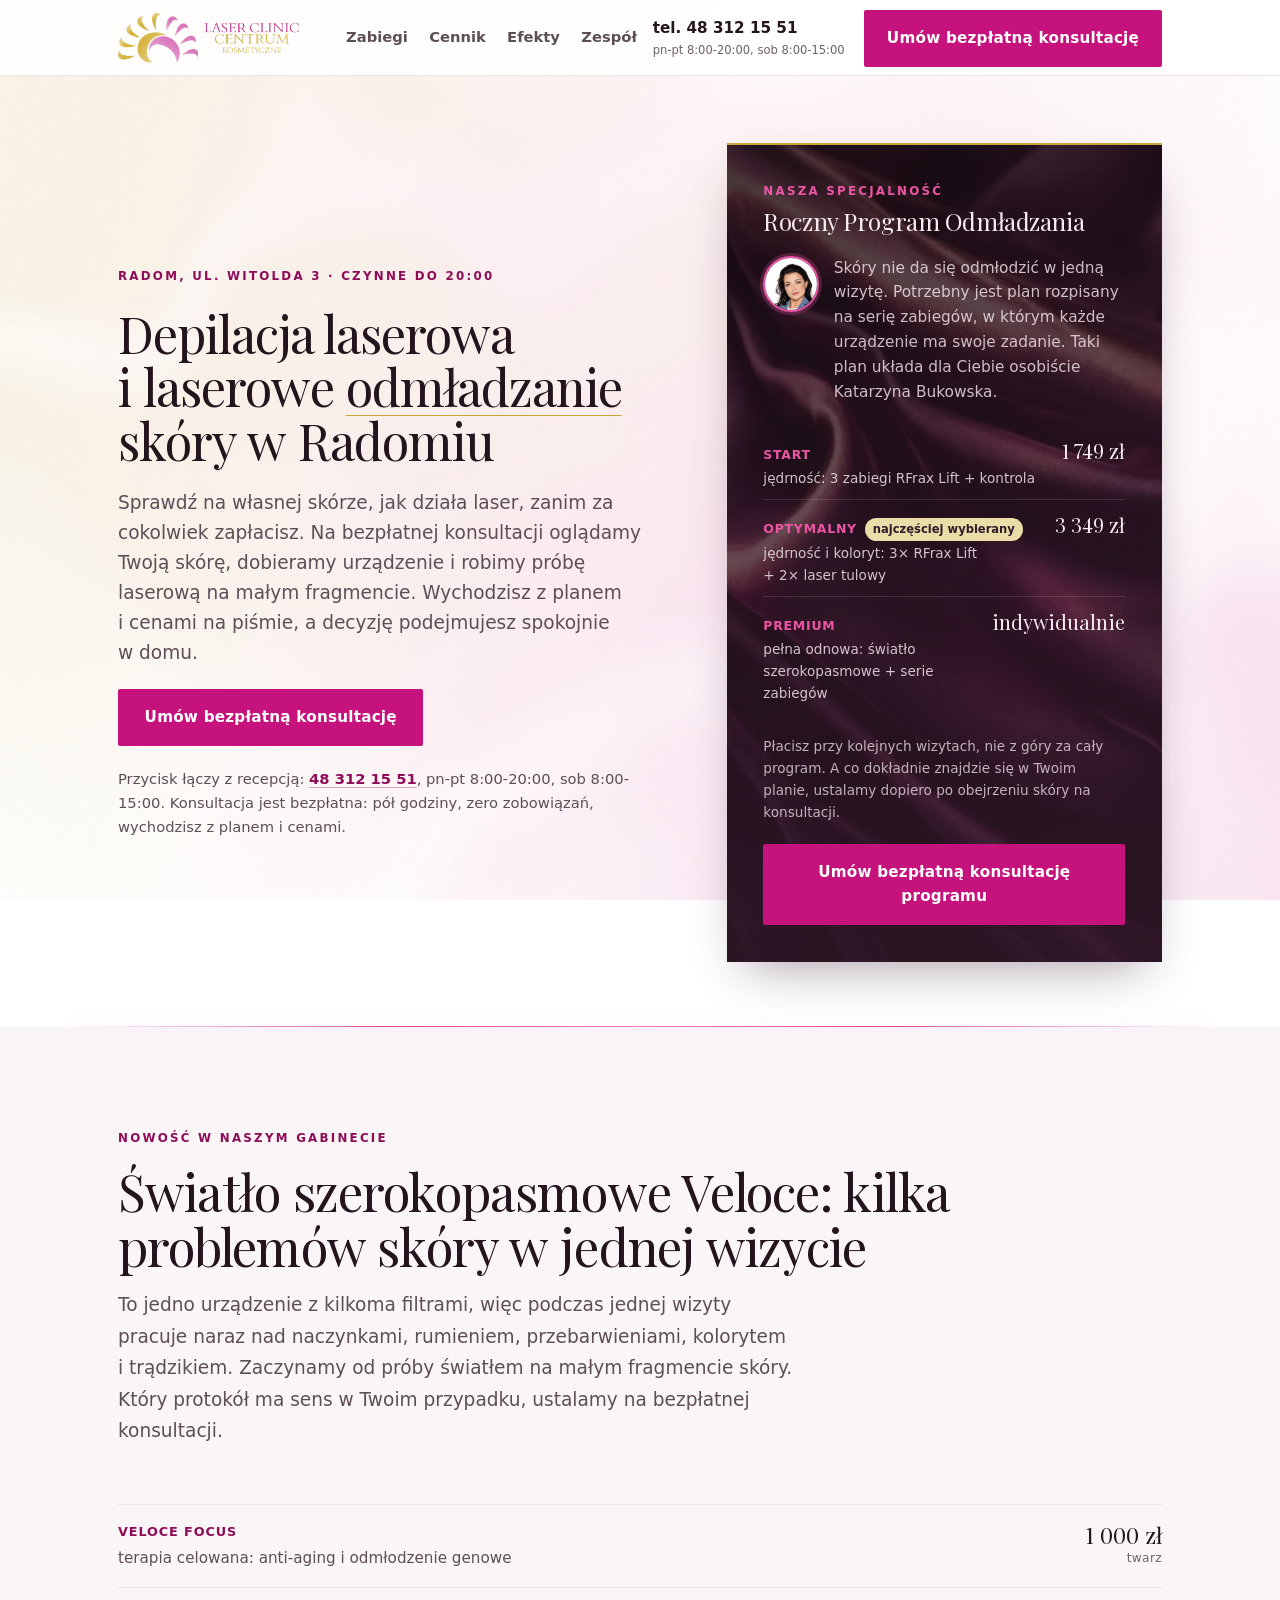
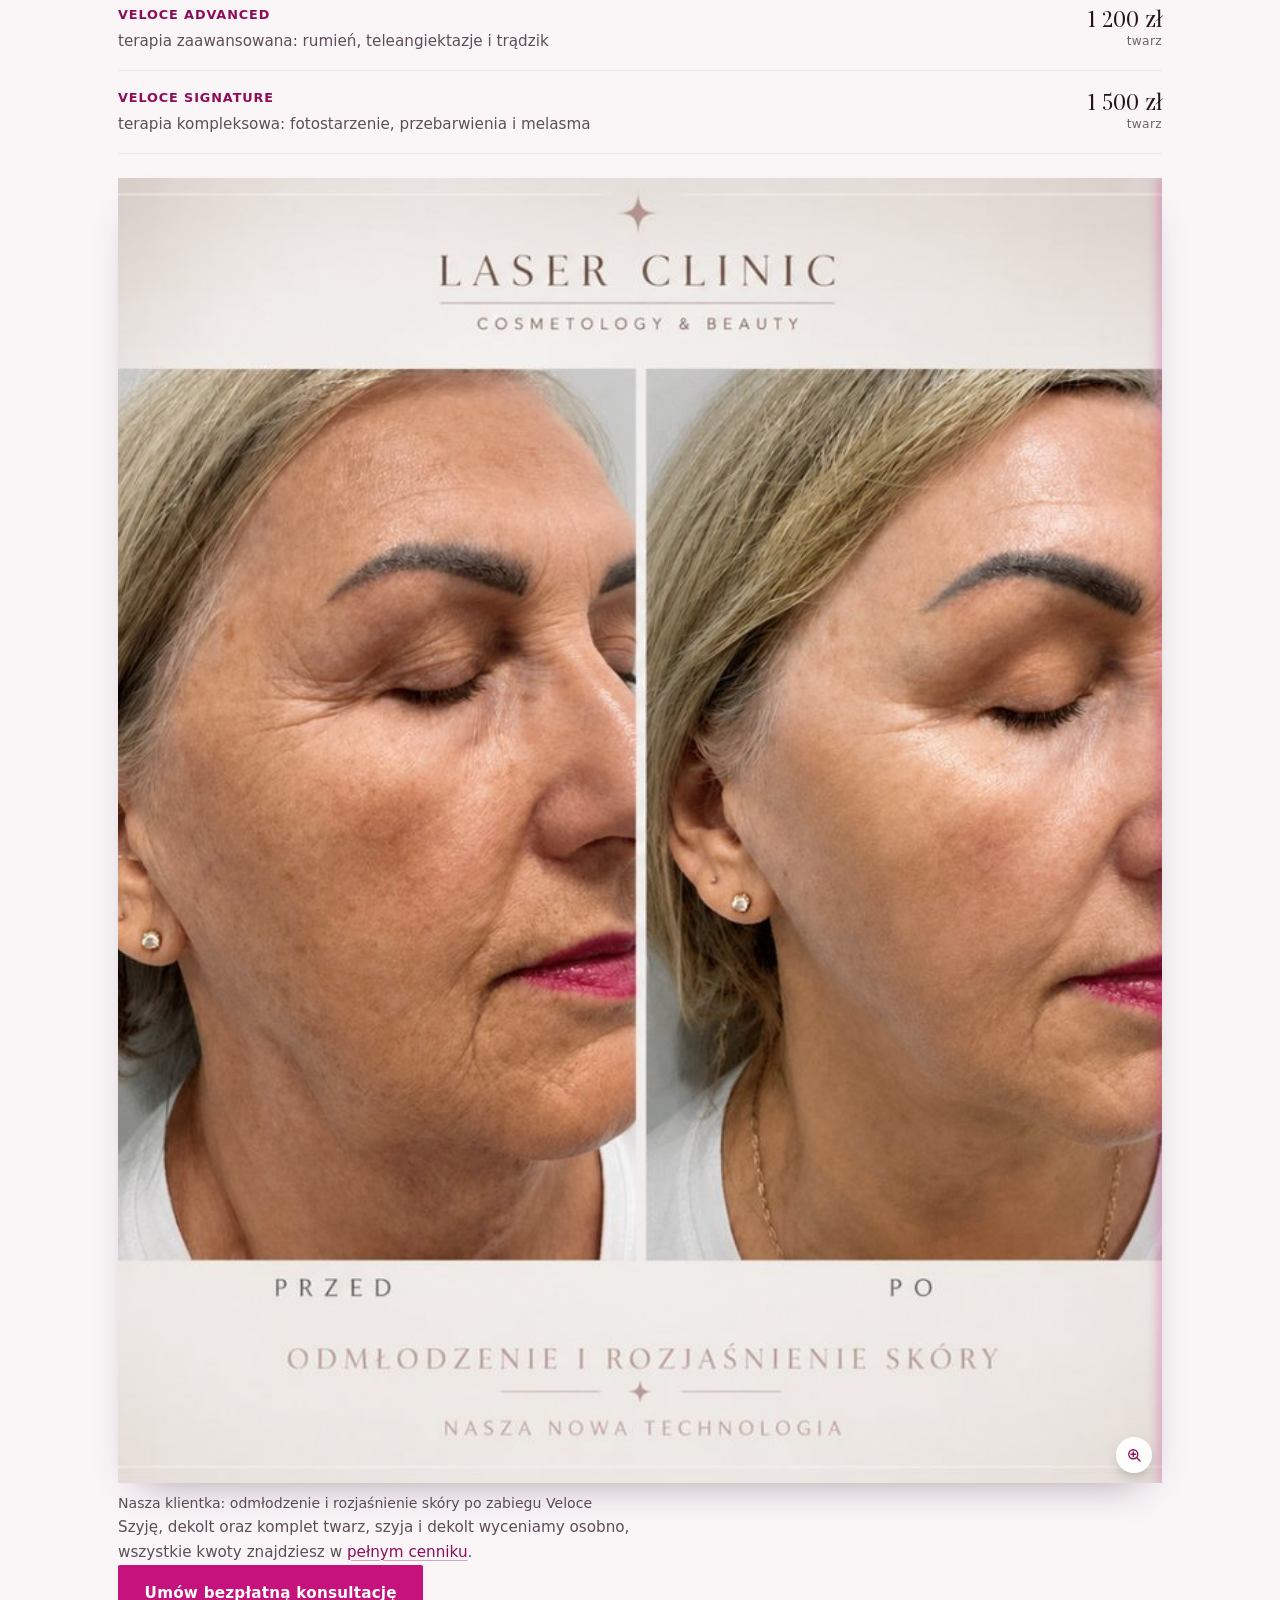
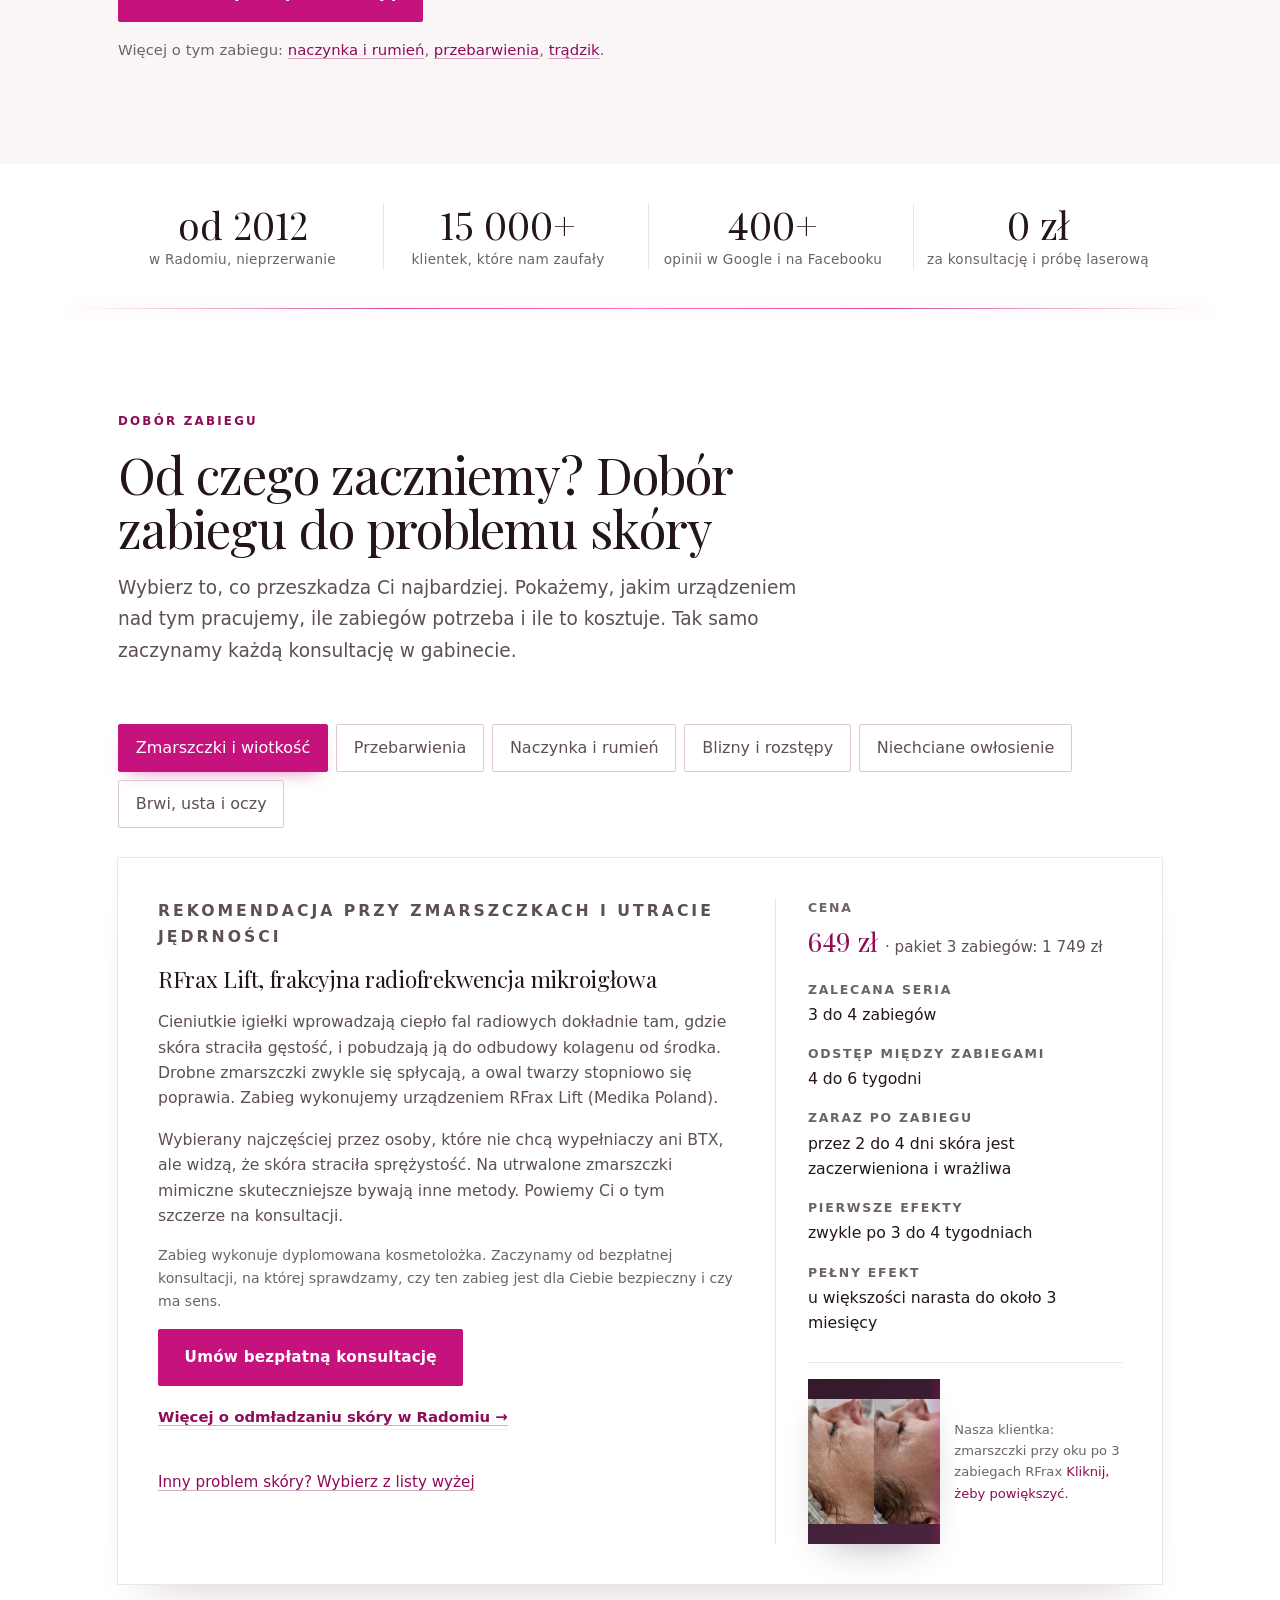
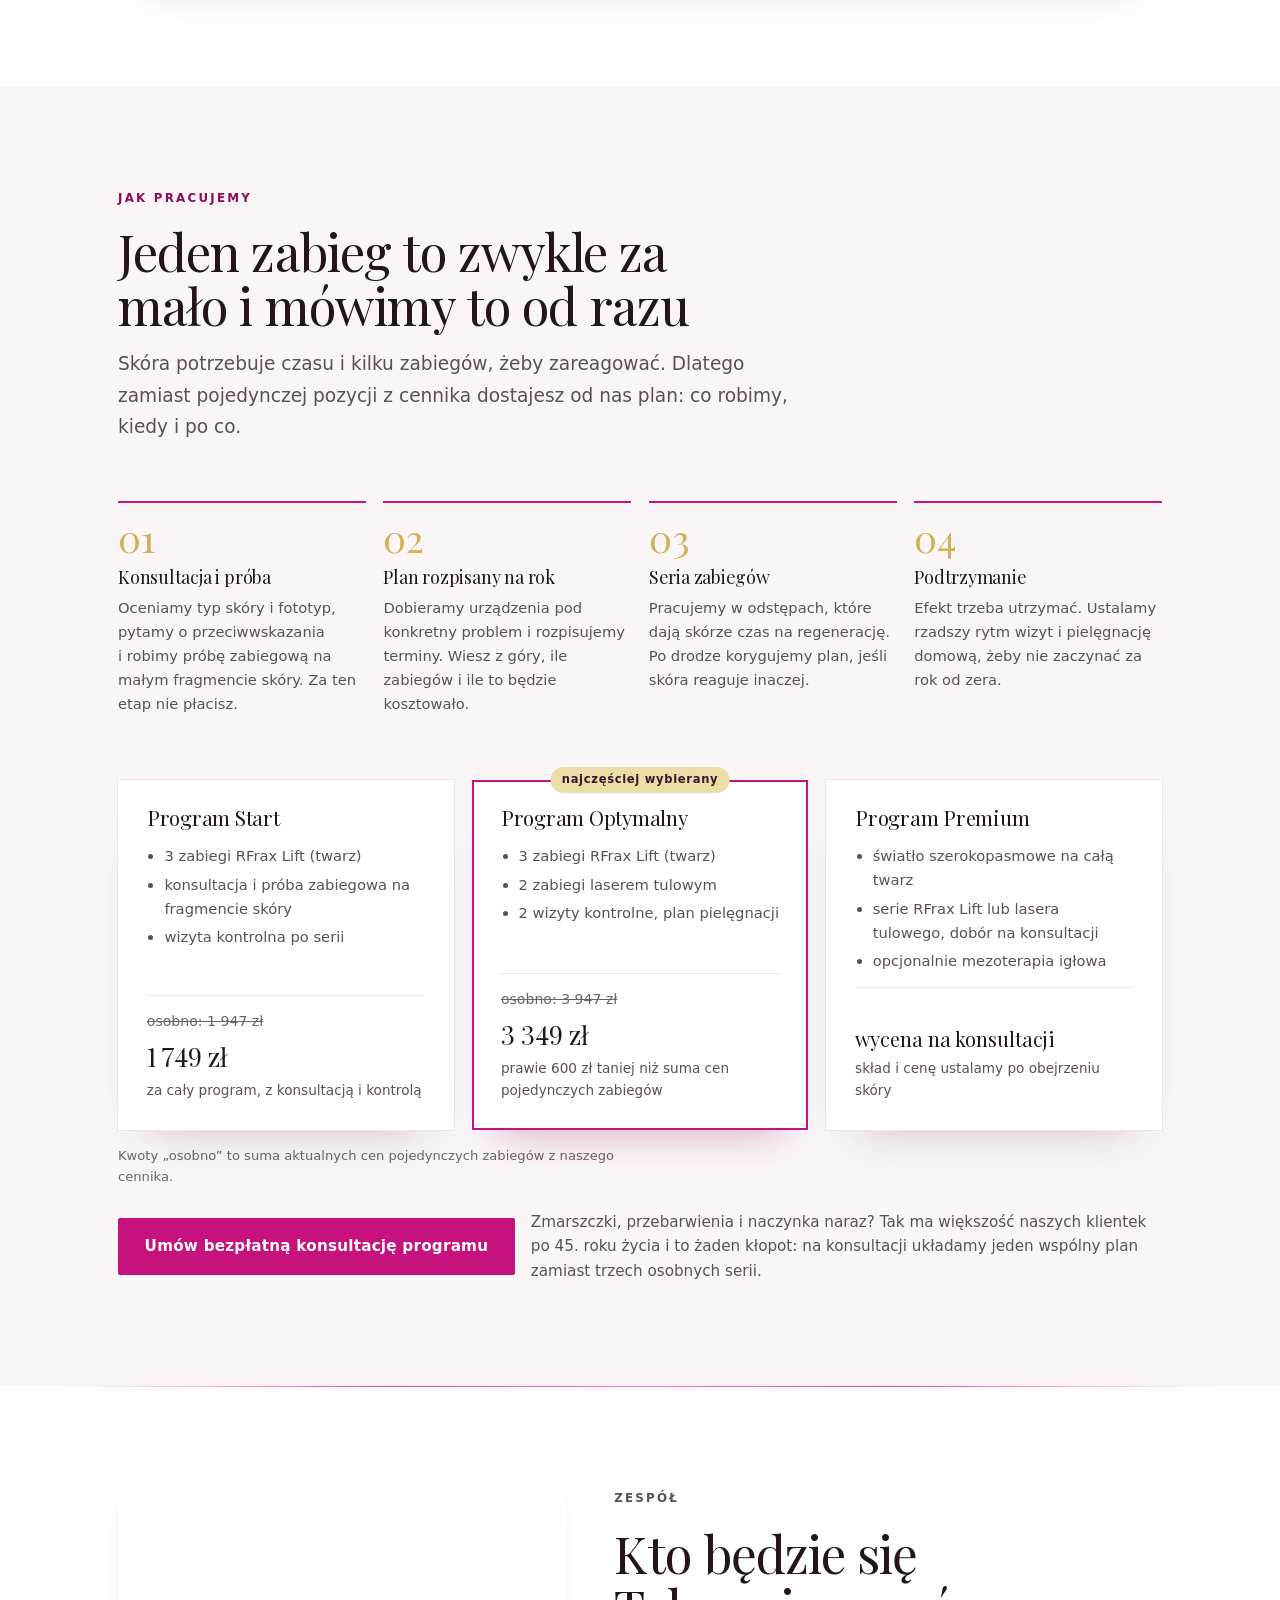
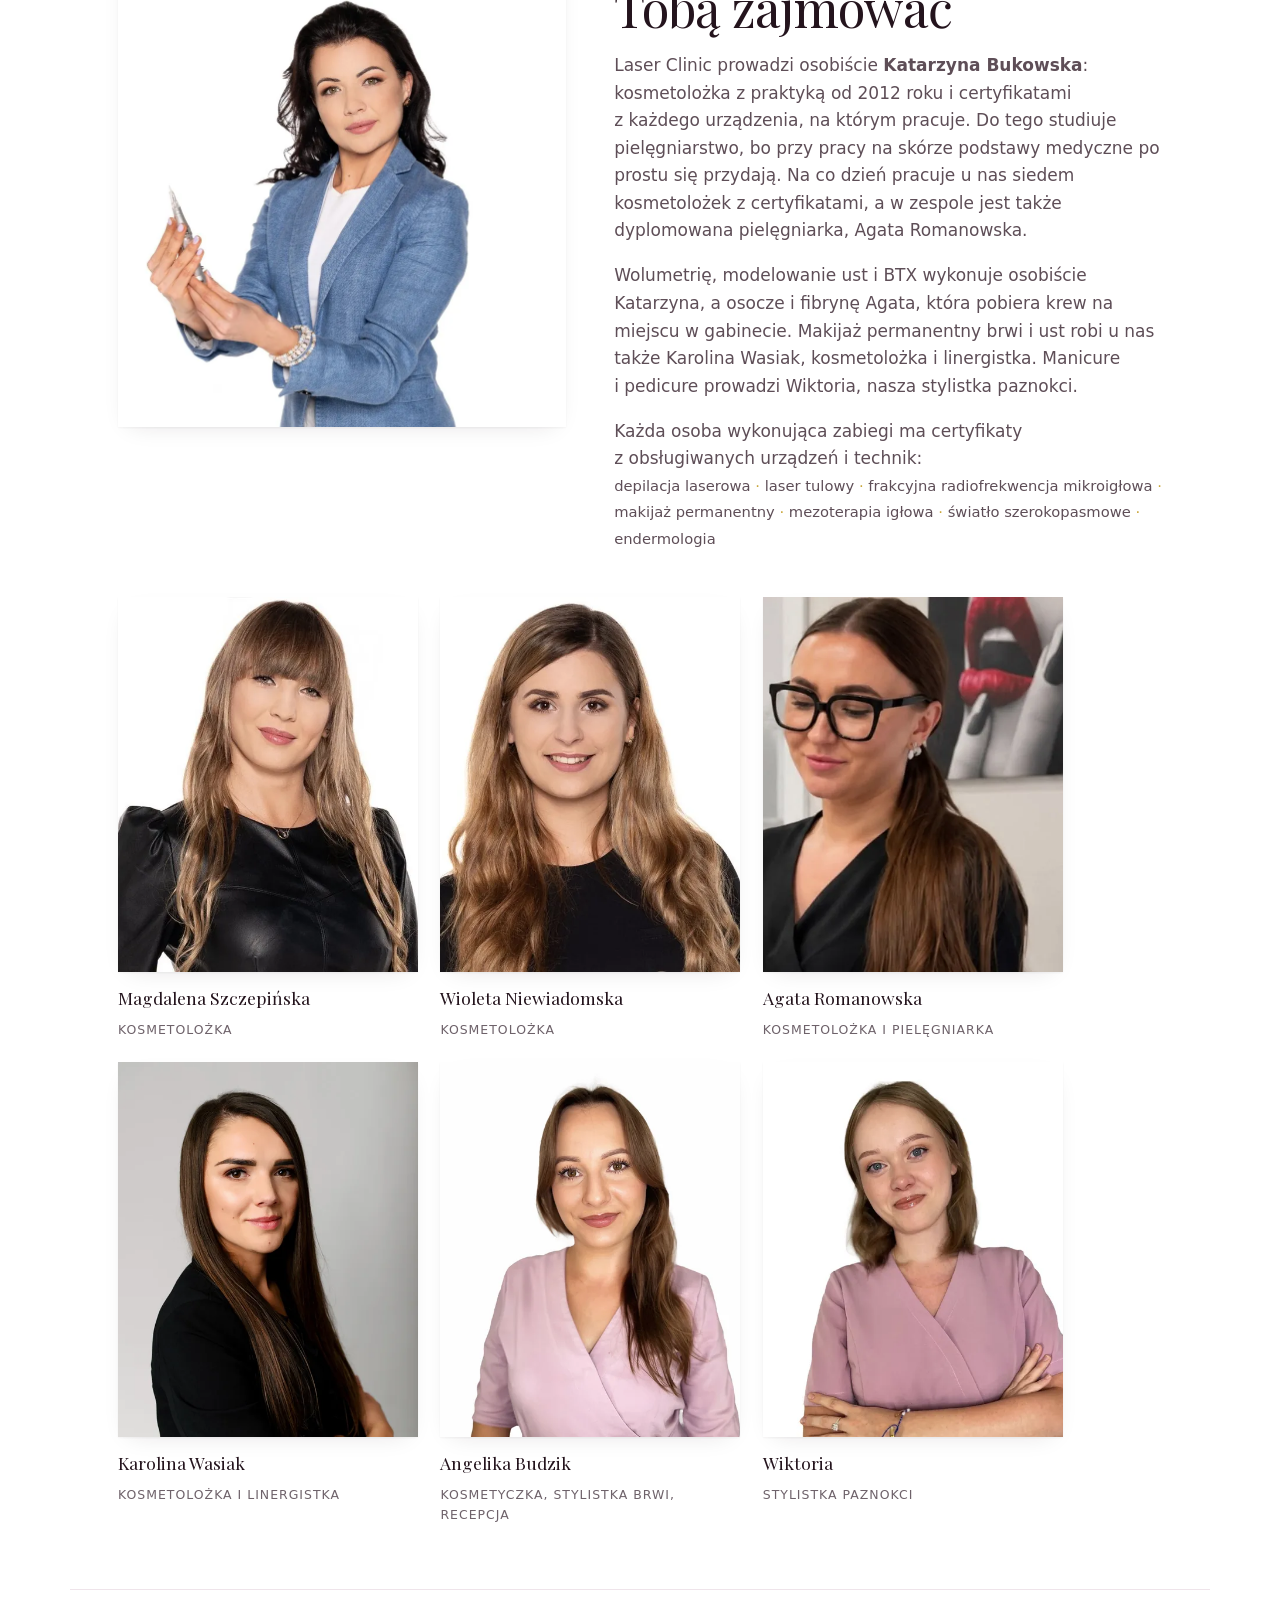
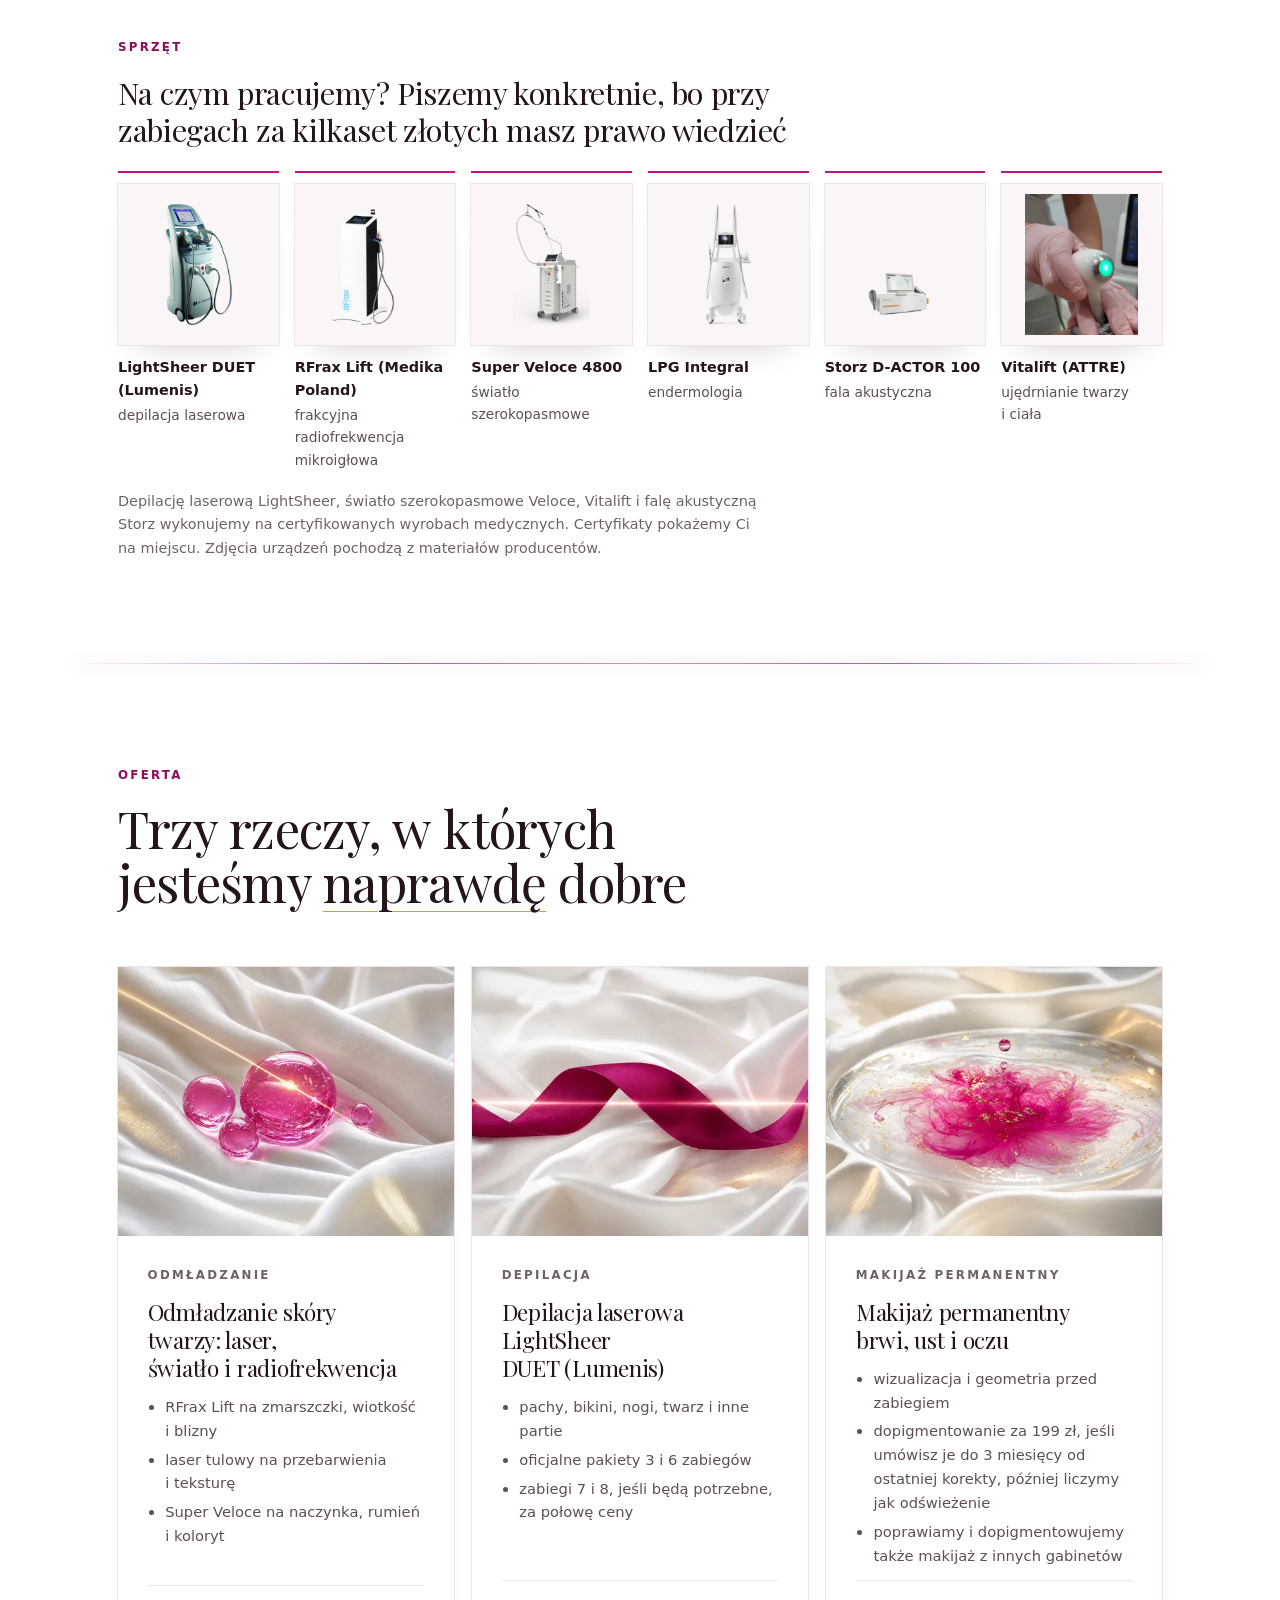
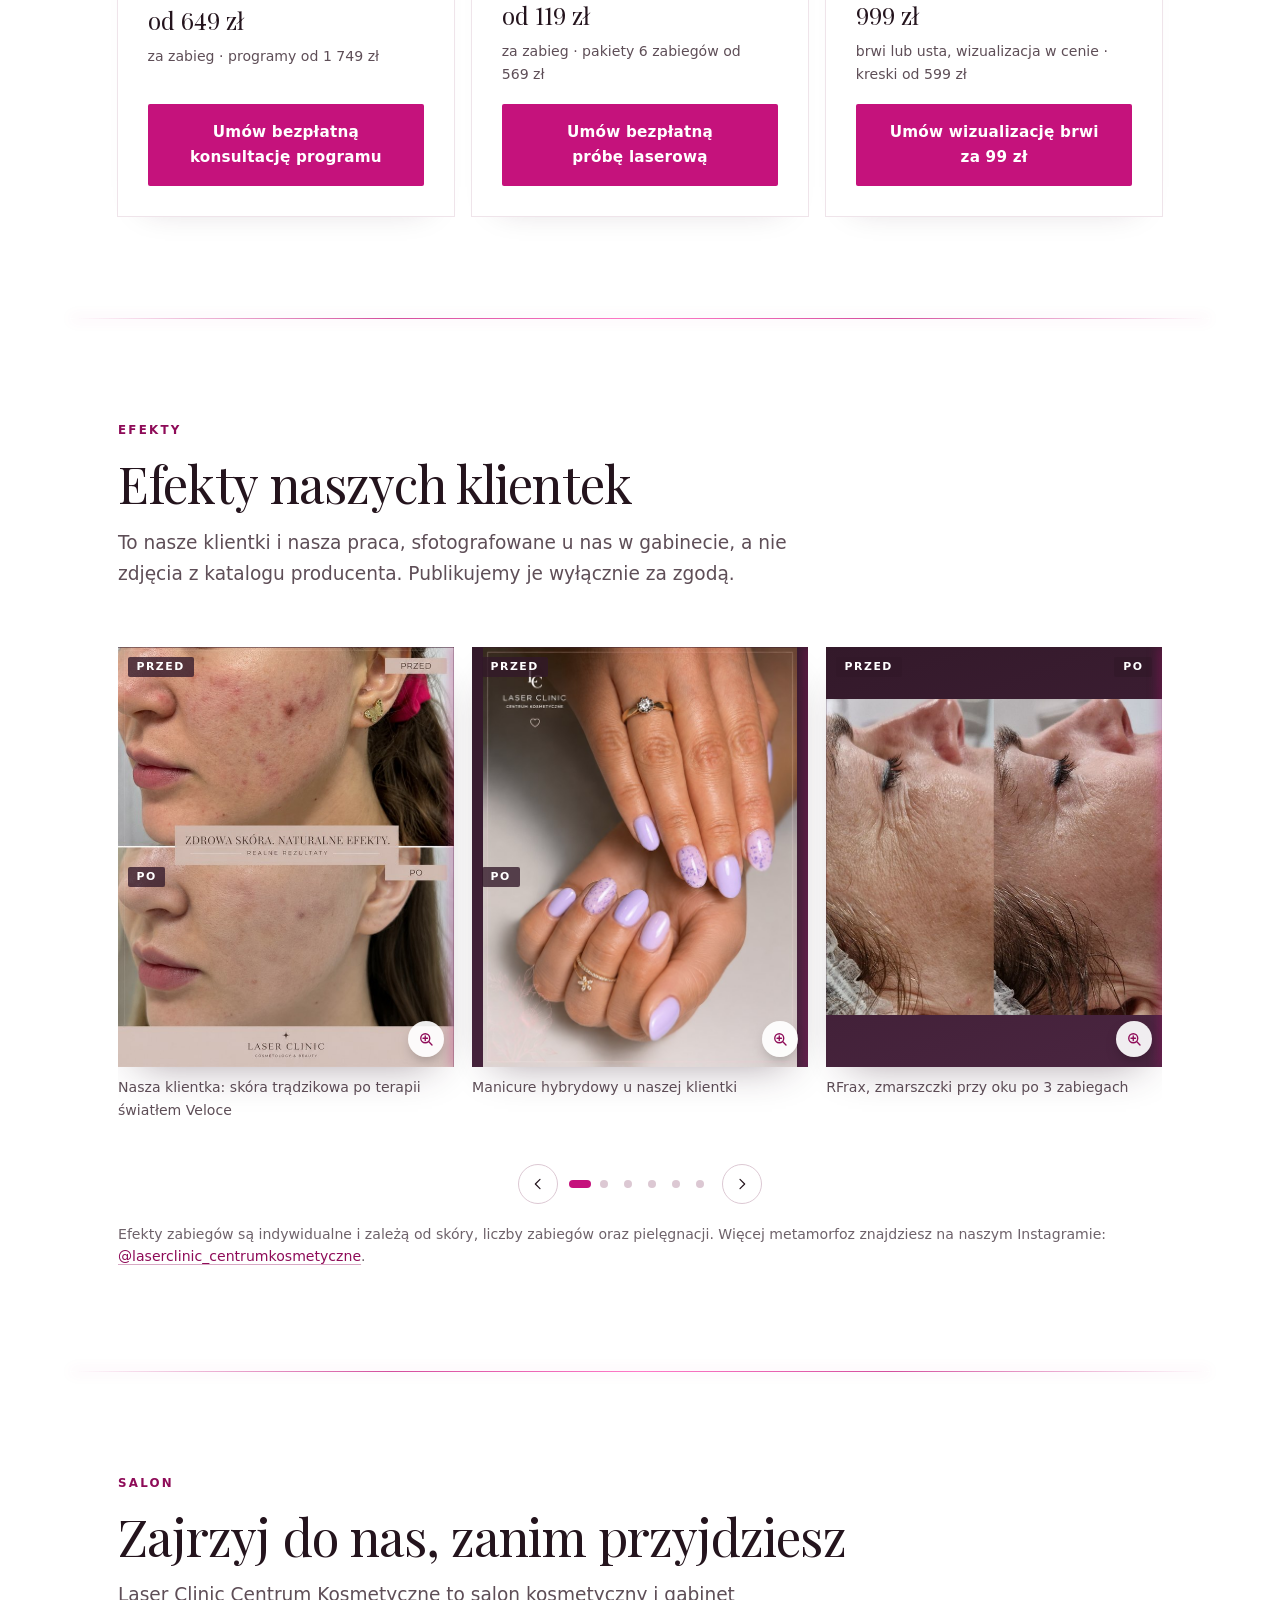
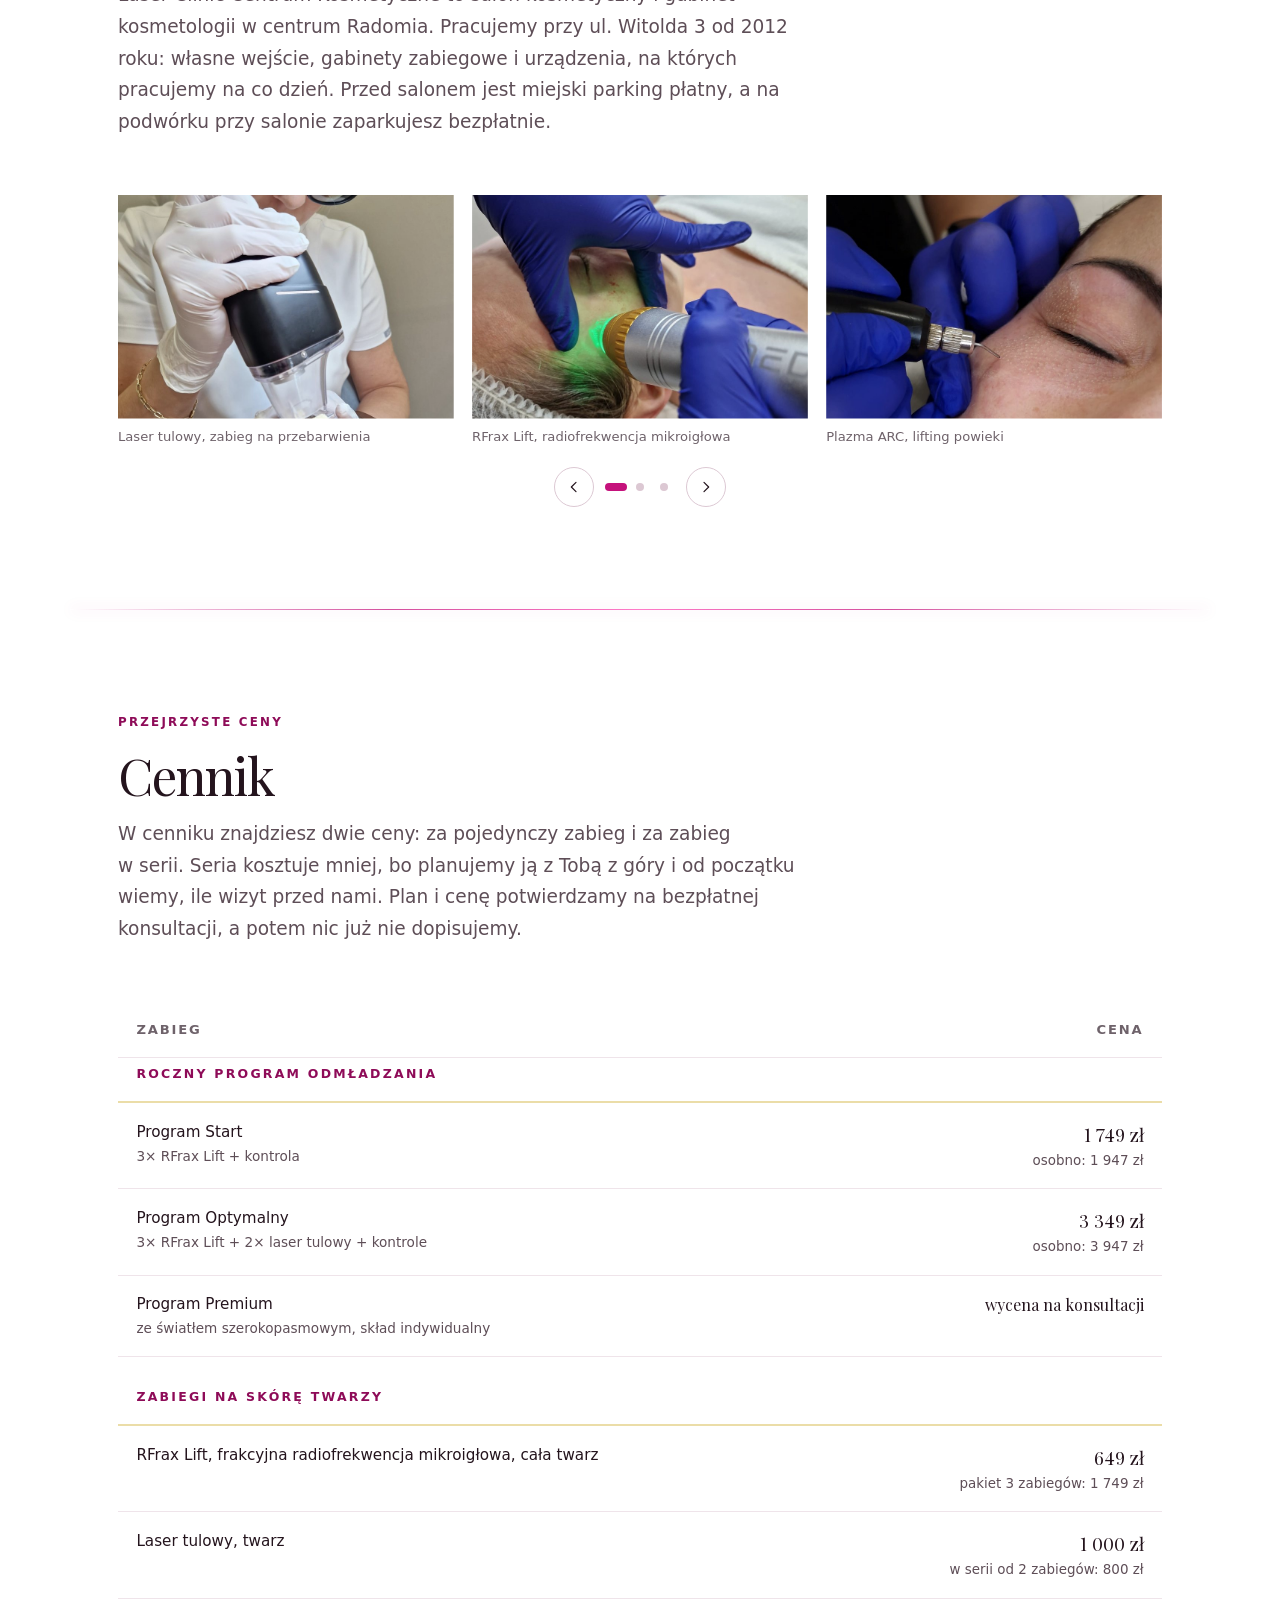
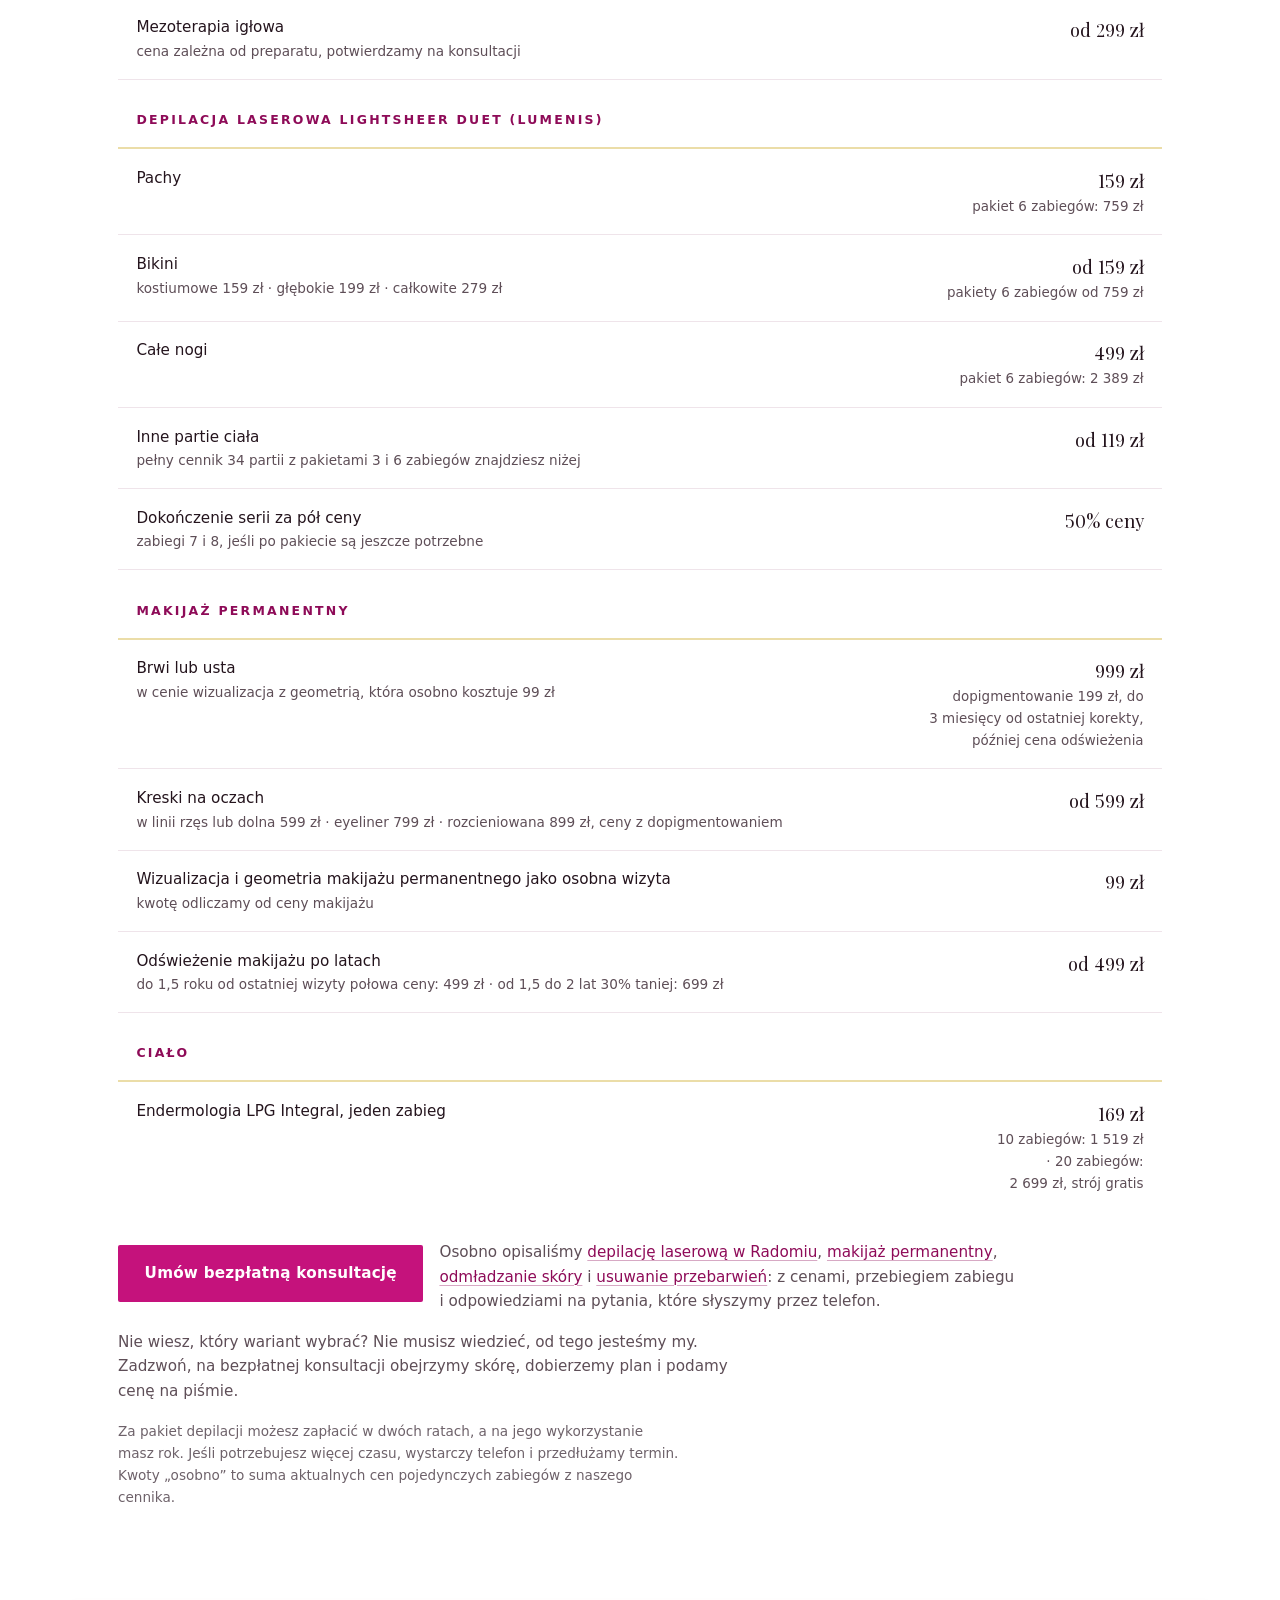
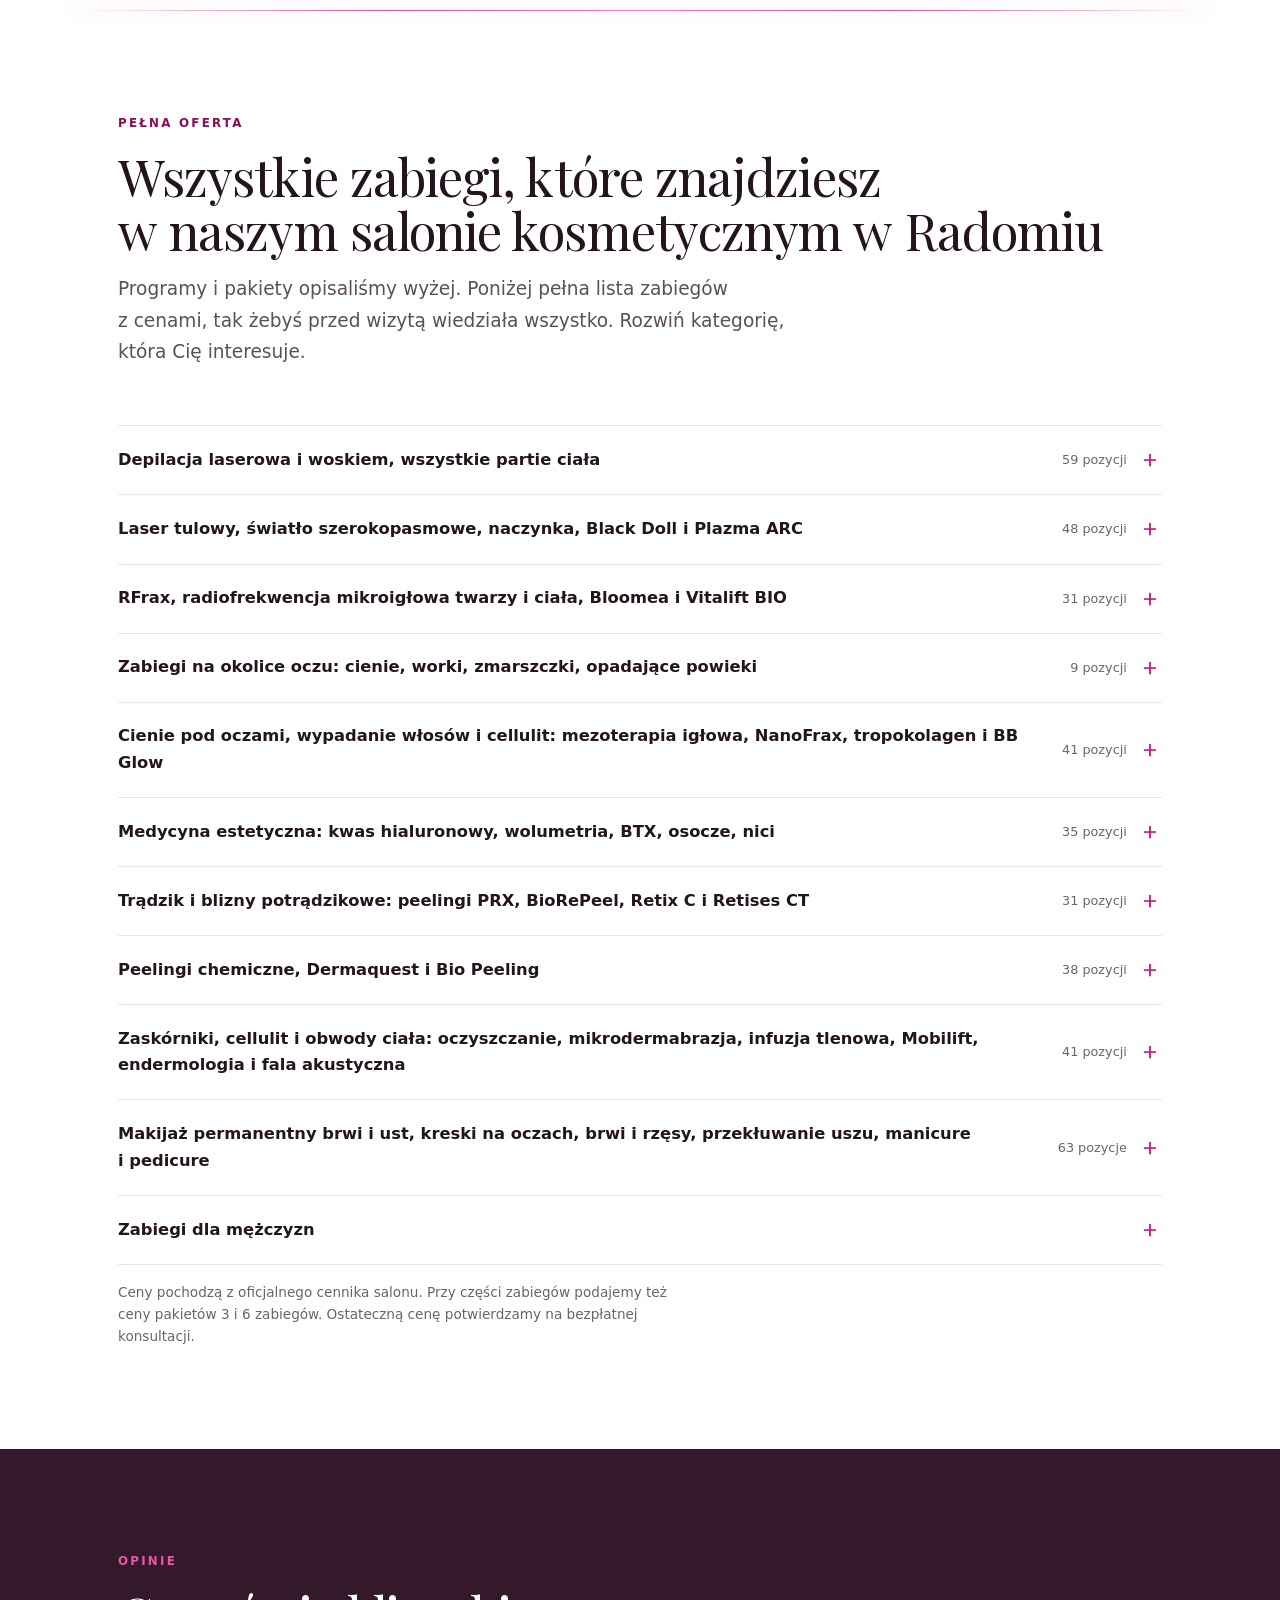
==== commit 66543dfc: "Parking: przed salonem miejski platny, na podworku bezplatny" ====
--- a/index.html
+++ b/index.html
@@ -1273,7 +1273,7 @@
       <div class="section-head" data-reveal>
         <p class="eyebrow">Salon</p>
         <h2>Zajrzyj do nas, zanim przyjdziesz</h2>
-        <p class="section-lead">Laser Clinic Centrum Kosmetyczne to salon kosmetyczny i&nbsp;gabinet kosmetologii w&nbsp;centrum Radomia. Pracujemy przy ul. Witolda 3 od 2012 roku: własne wejście, gabinety zabiegowe i&nbsp;urządzenia, na których pracujemy na co dzień. Parking płatny przed salonem albo bezpłatny na podwórku.</p>
+        <p class="section-lead">Laser Clinic Centrum Kosmetyczne to salon kosmetyczny i&nbsp;gabinet kosmetologii w&nbsp;centrum Radomia. Pracujemy przy ul. Witolda 3 od 2012 roku: własne wejście, gabinety zabiegowe i&nbsp;urządzenia, na których pracujemy na co dzień. Przed salonem jest miejski parking płatny, a&nbsp;na podwórku przy salonie zaparkujesz bezpłatnie.</p>
       </div>
       <div class="loop" data-loop="salon" data-reveal>
       <div class="loop-track cols-1 gallery">
@@ -2081,7 +2081,7 @@
           <div><dt>Telefony</dt><dd class="num"><a href="tel:+48483121551">tel. (48) 312 15 51</a> (recepcja)<br><a href="tel:+48533310316">tel. 533&nbsp;310 316</a> (komórkowy)</dd></div>
           <div><dt>Zapisy</dt><dd>telefonicznie, recepcja odbiera pn‑pt 8:00-20:00 i&nbsp;w&nbsp;soboty 8:00-15:00<!-- do uzupełnienia: nowy adres e-mail od Kasi --></dd></div>
           <div><dt>Instagram</dt><dd><a href="https://www.instagram.com/laserclinic_centrumkosmetyczne/" rel="noopener" target="_blank">@laserclinic_centrumkosmetyczne</a></dd></div>
-          <div><dt>Parking</dt><dd>płatny przed salonem albo bezpłatny na podwórku przy salonie</dd></div>
+          <div><dt>Parking</dt><dd>przed salonem miejski, płatny; na podwórku przy salonie bezpłatny</dd></div>
         </dl>
       </div>
       <aside class="callback" data-reveal>
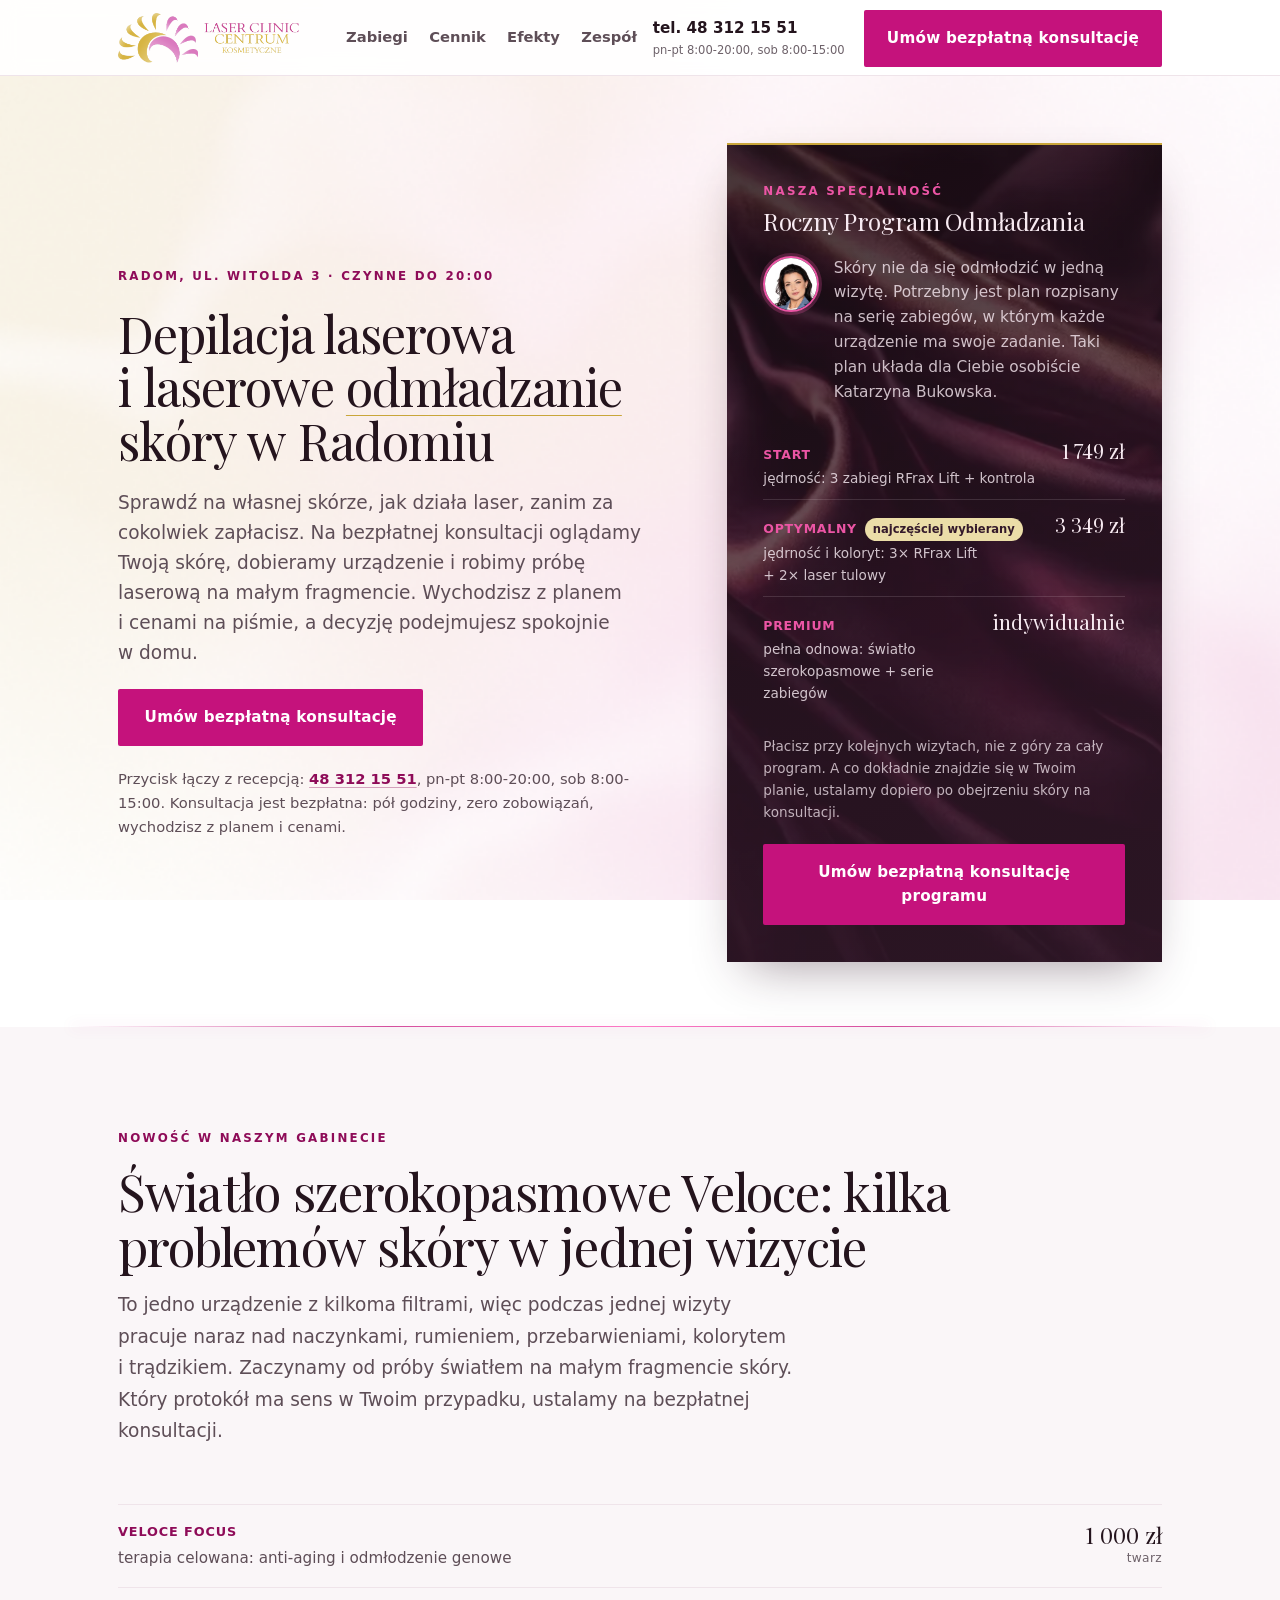
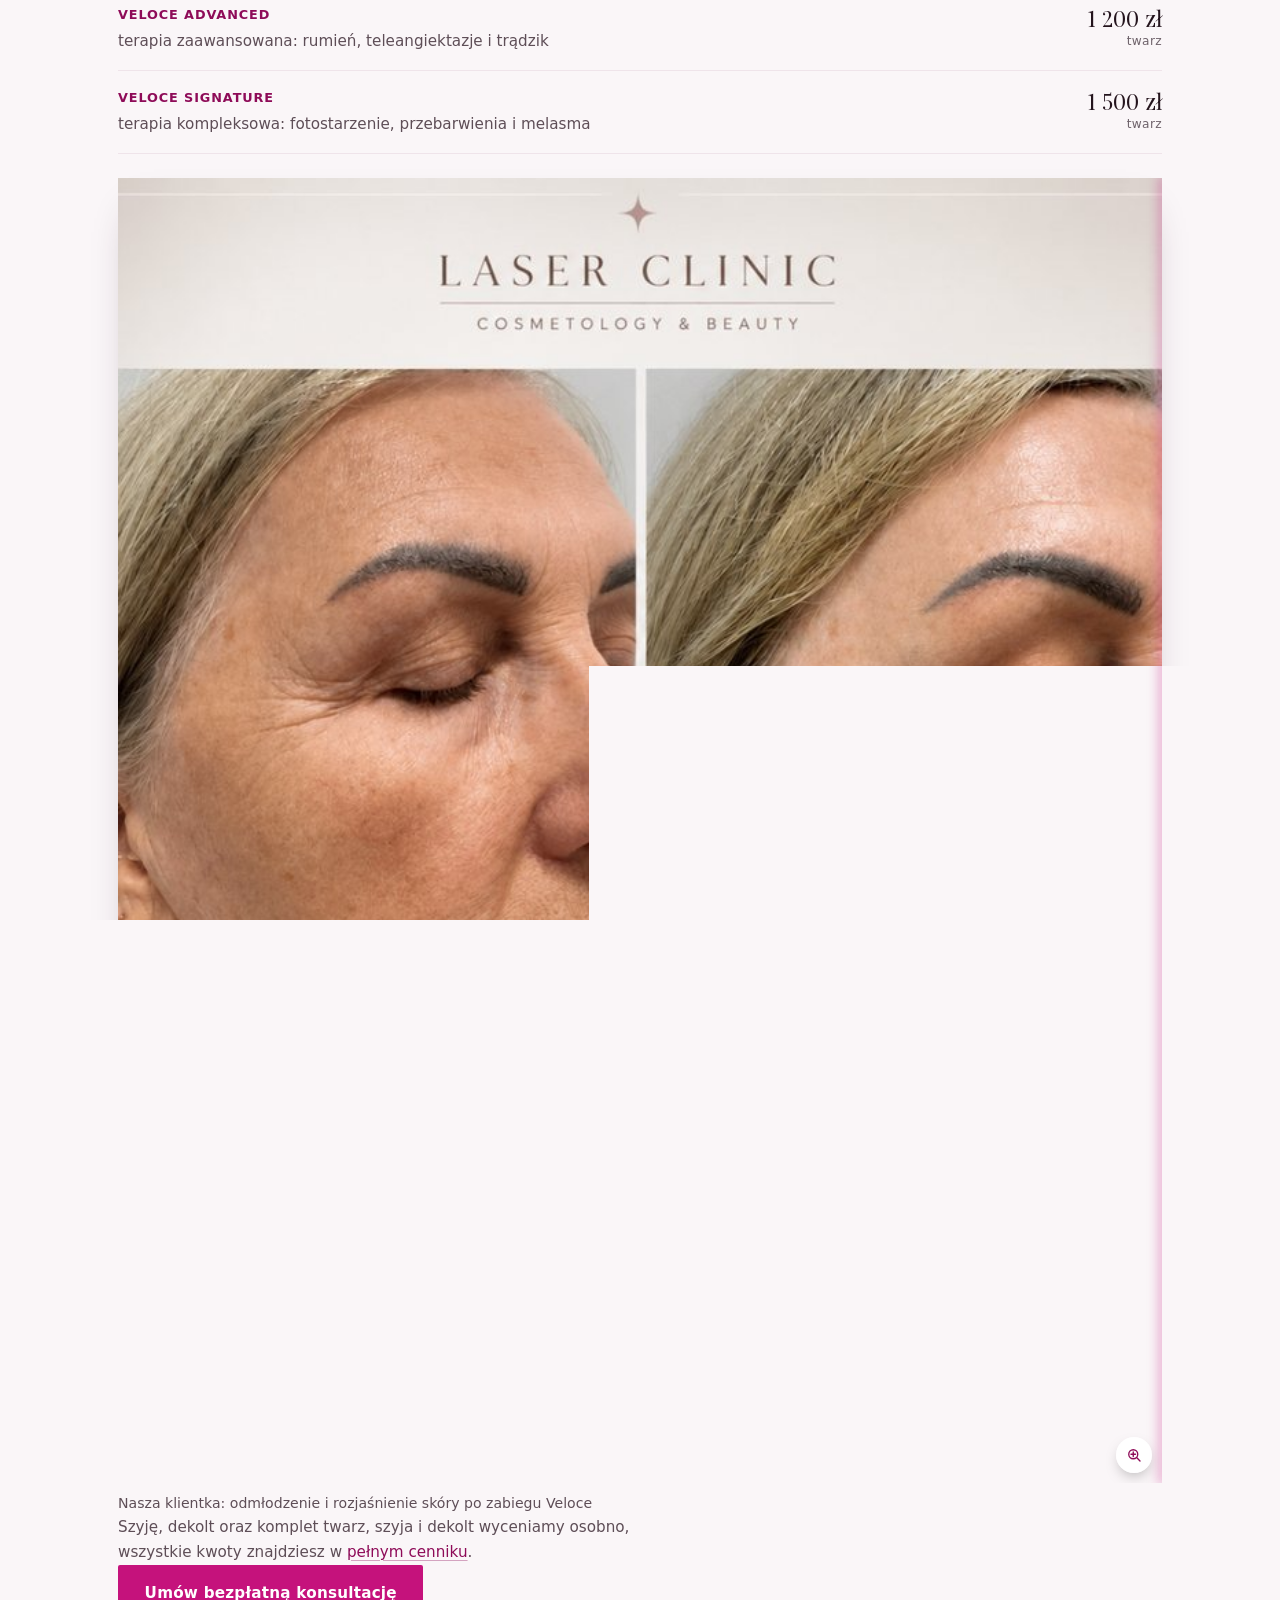
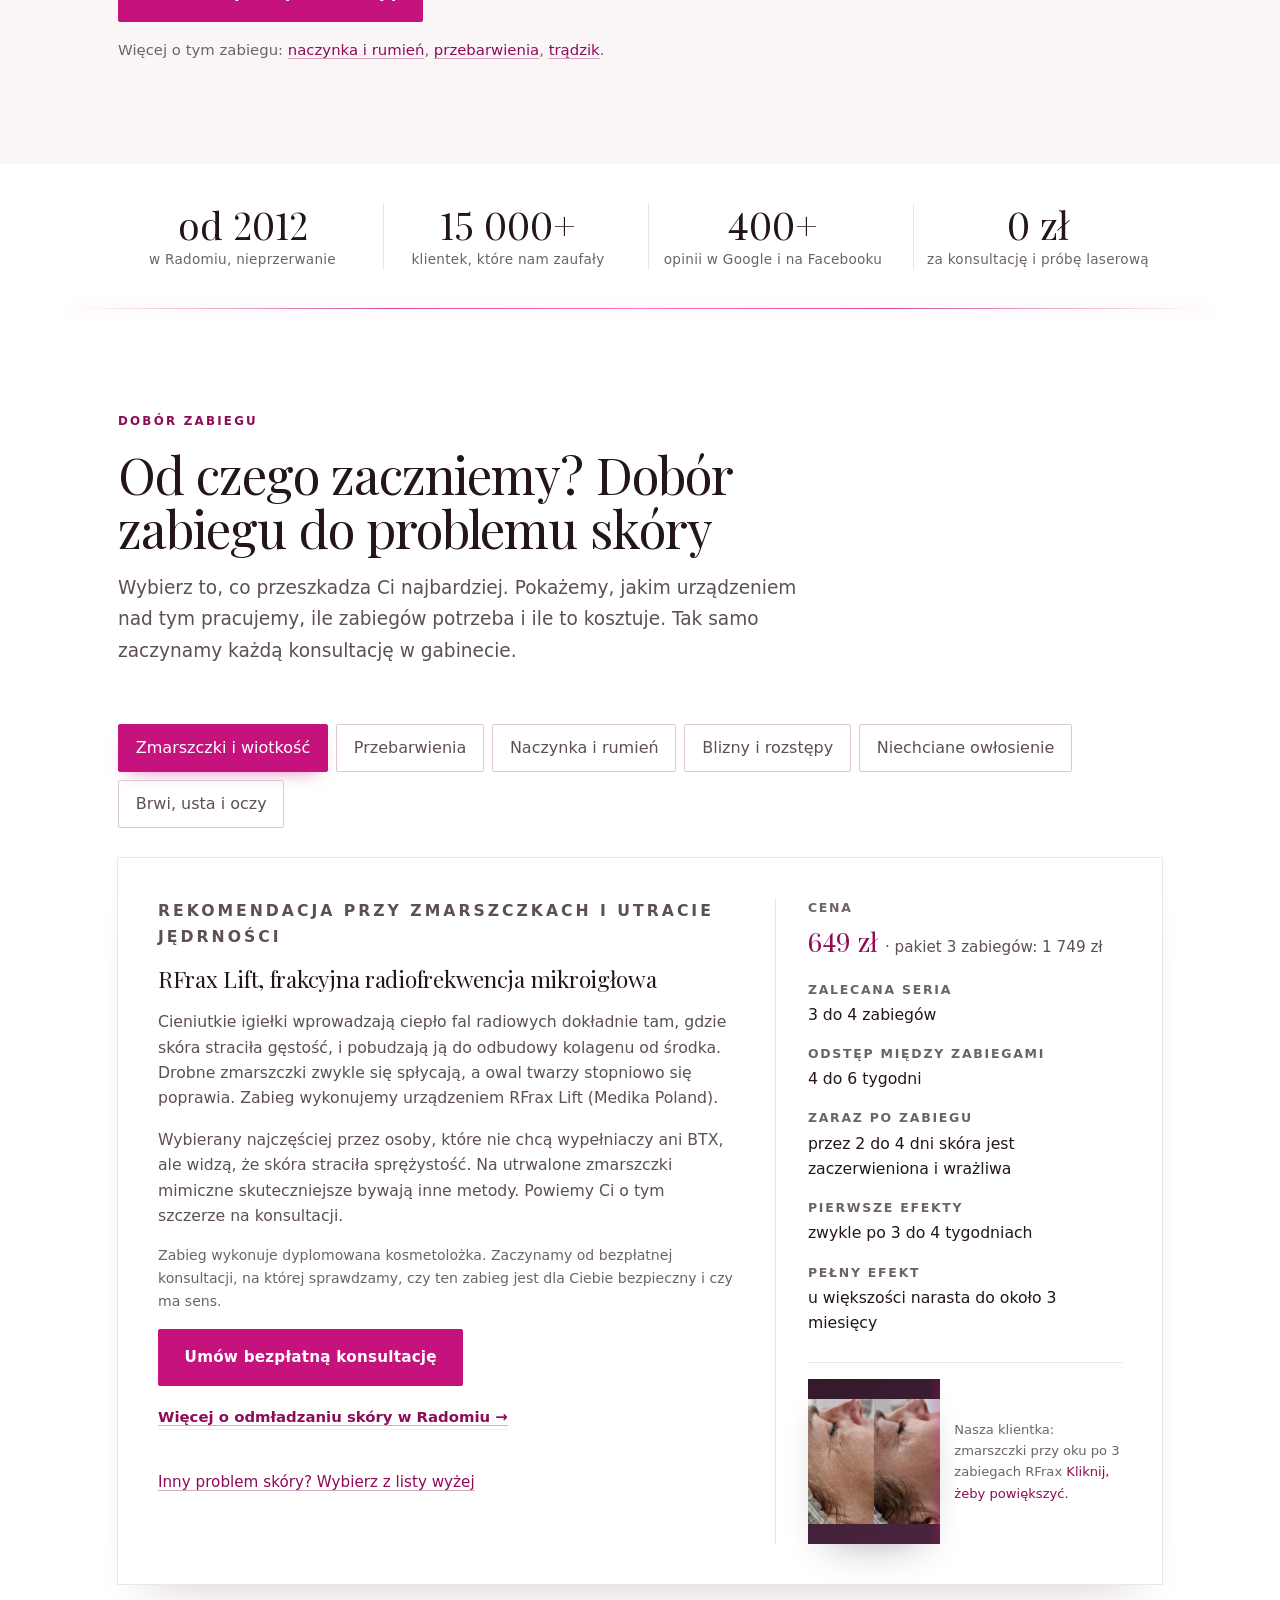
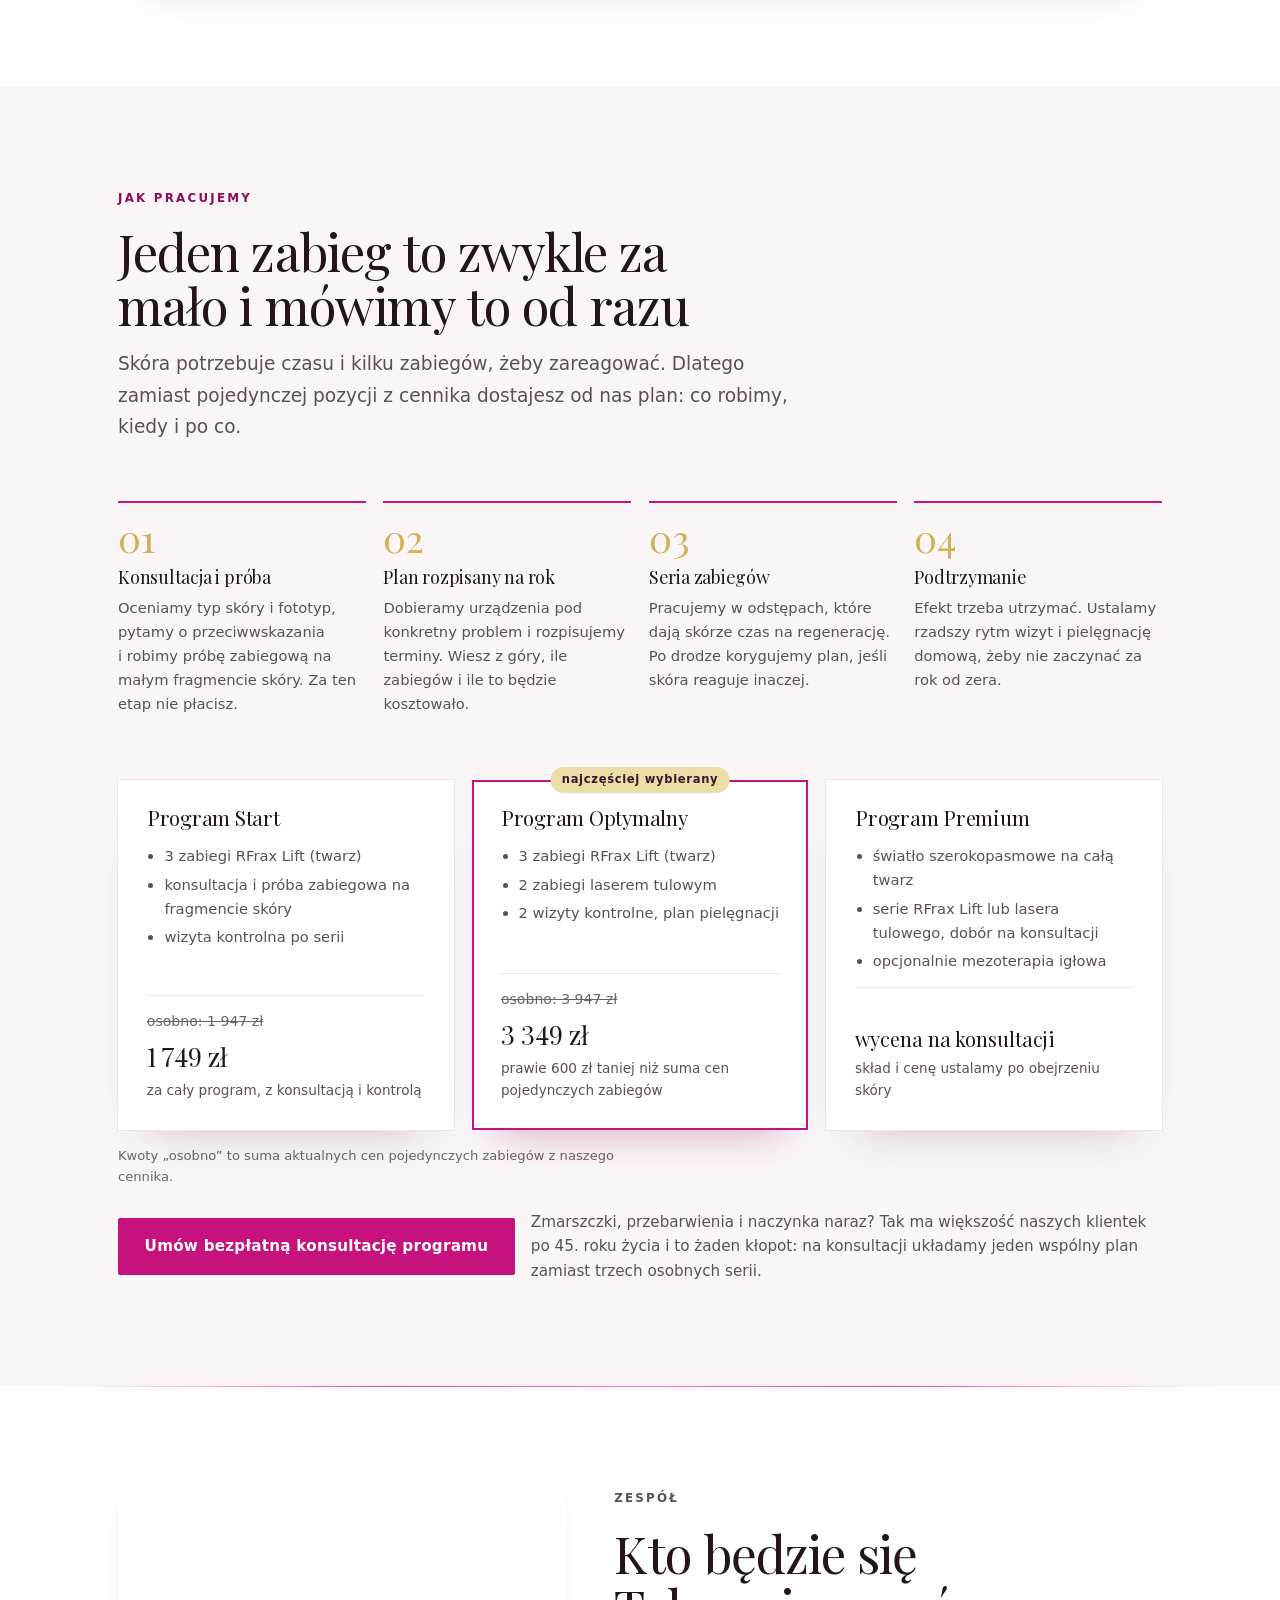
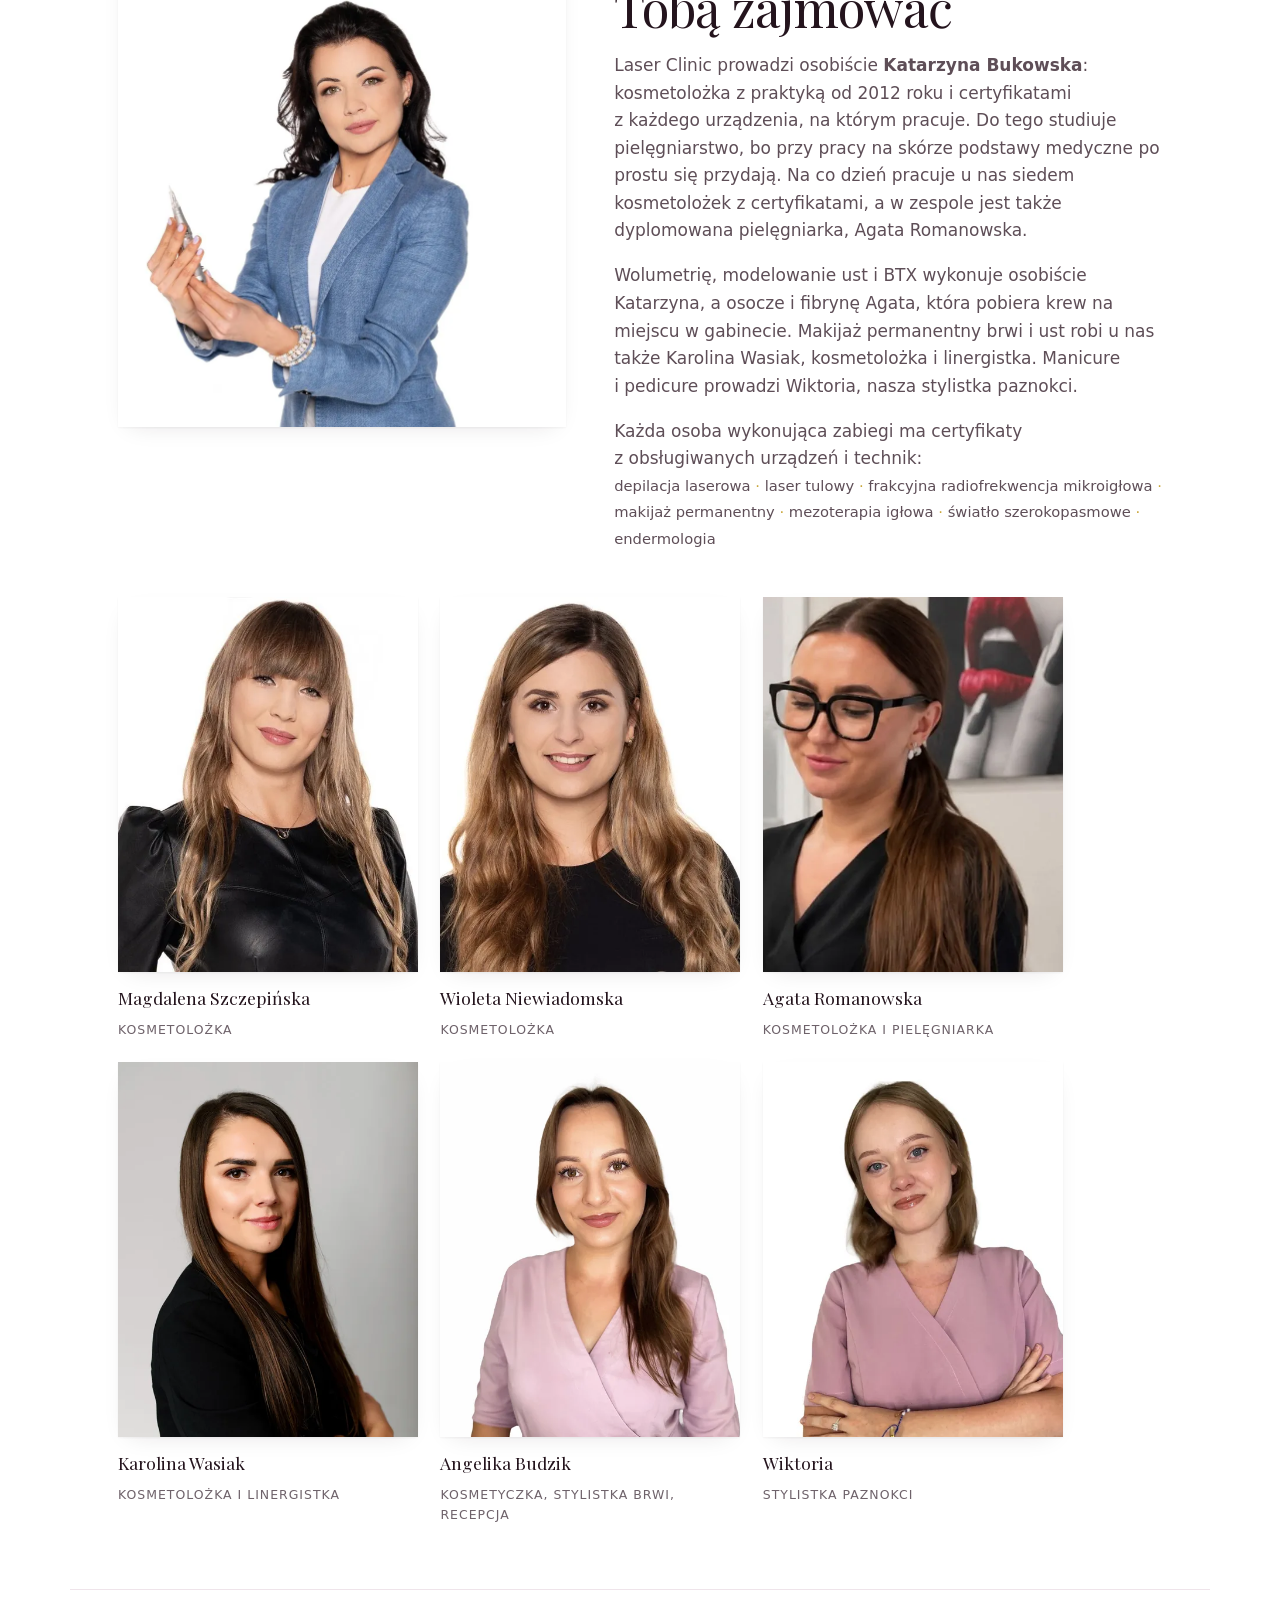
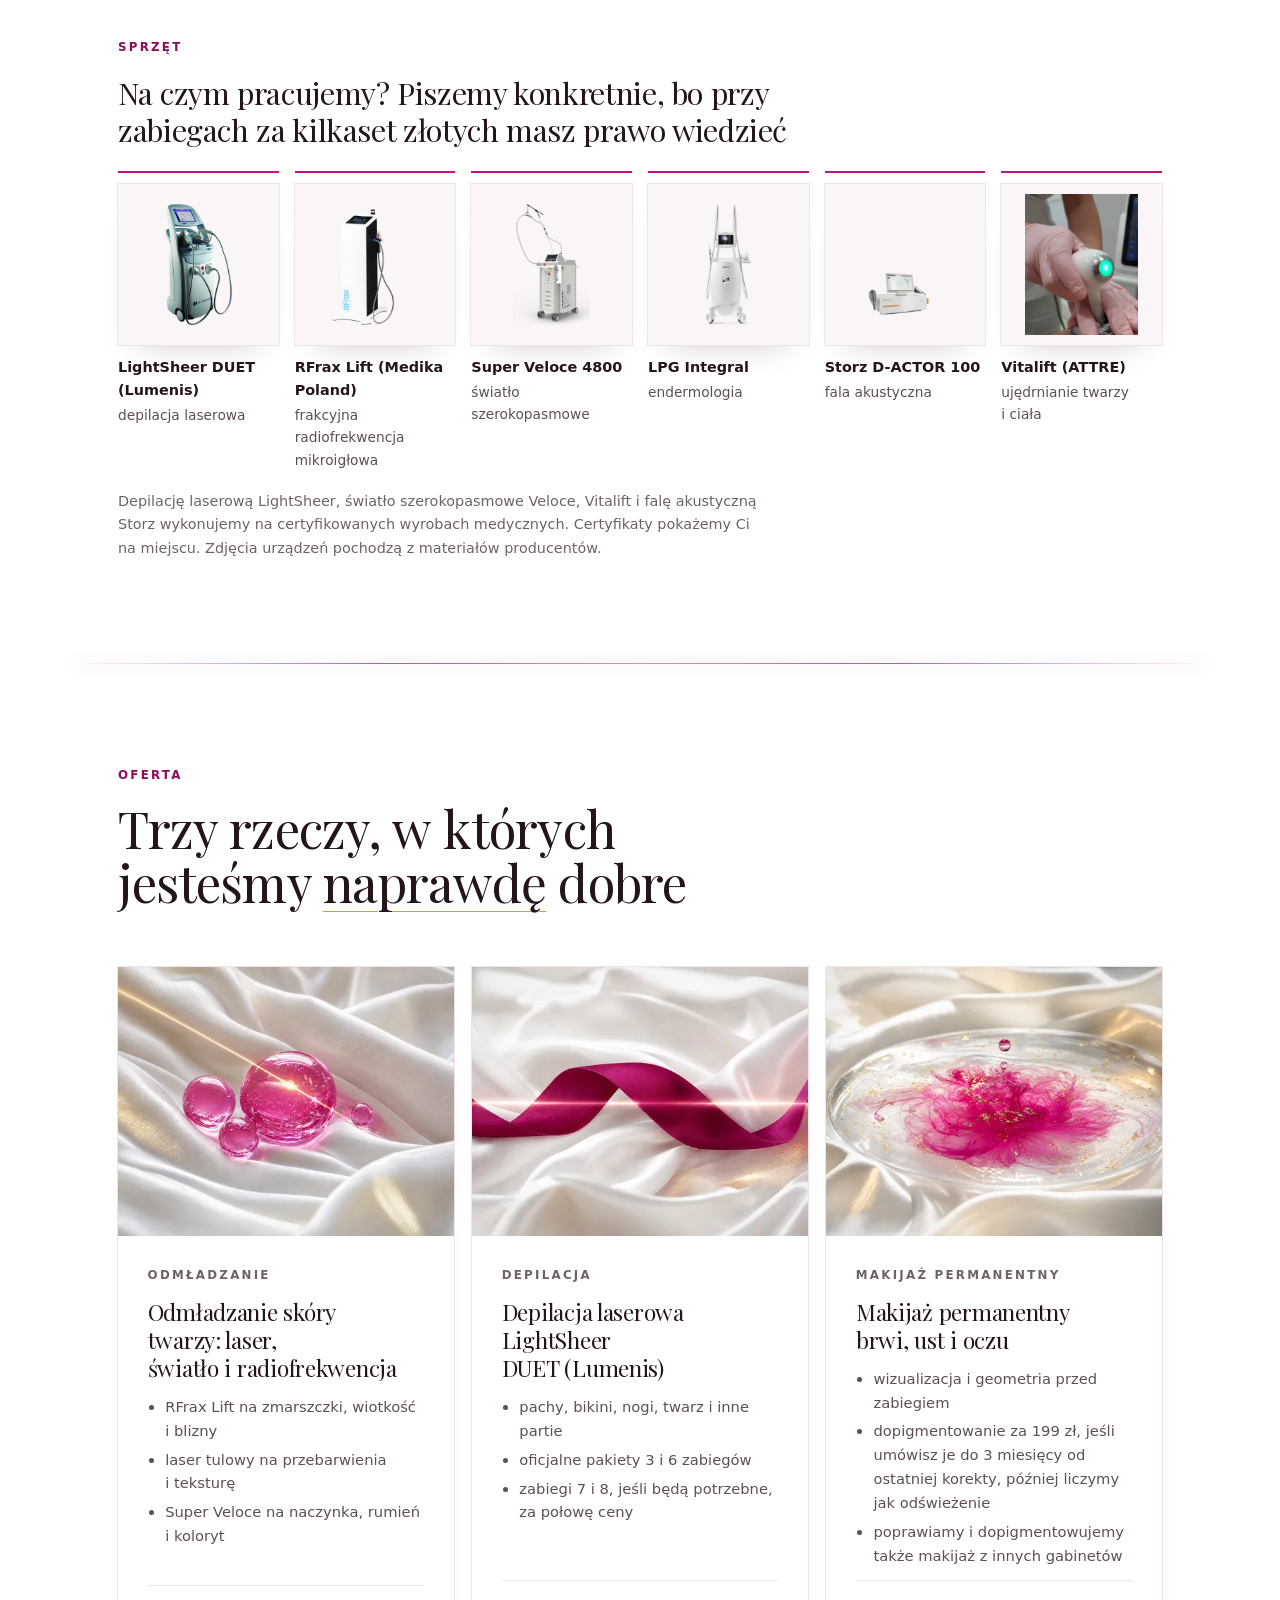
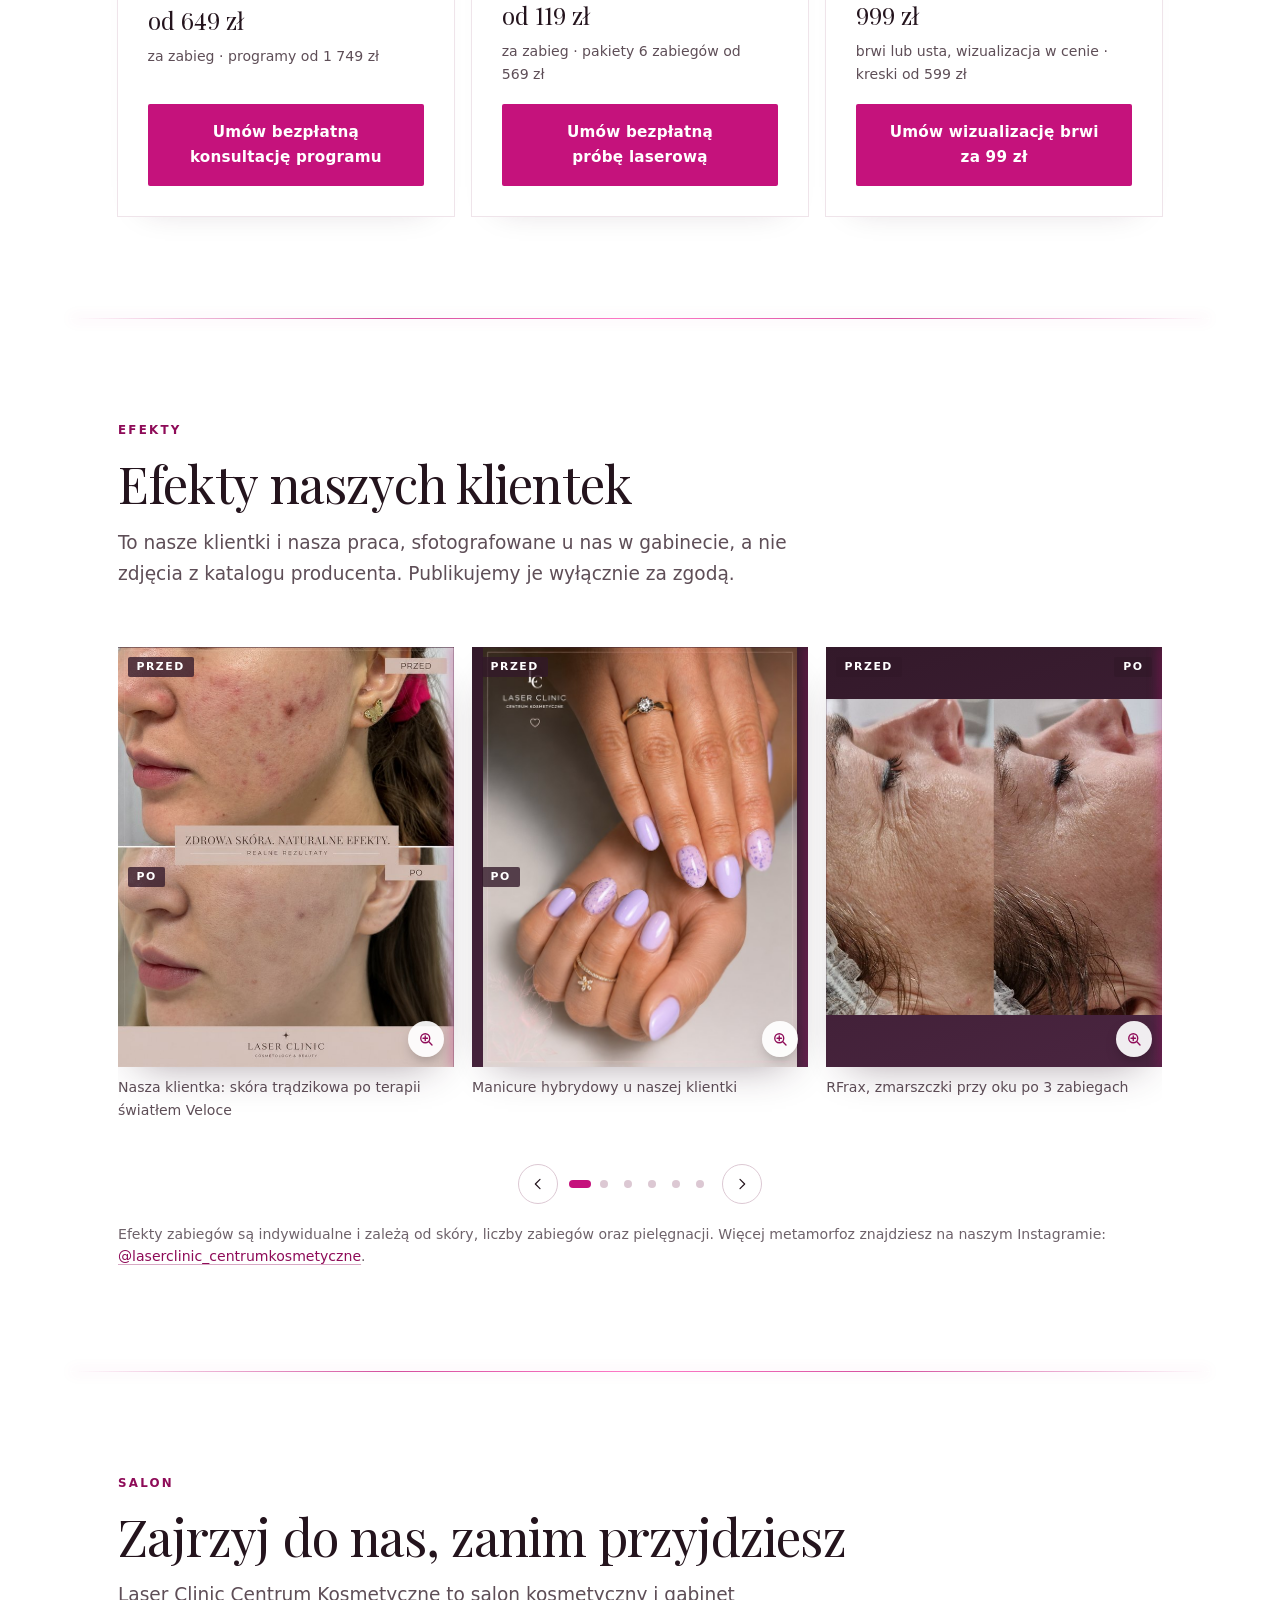
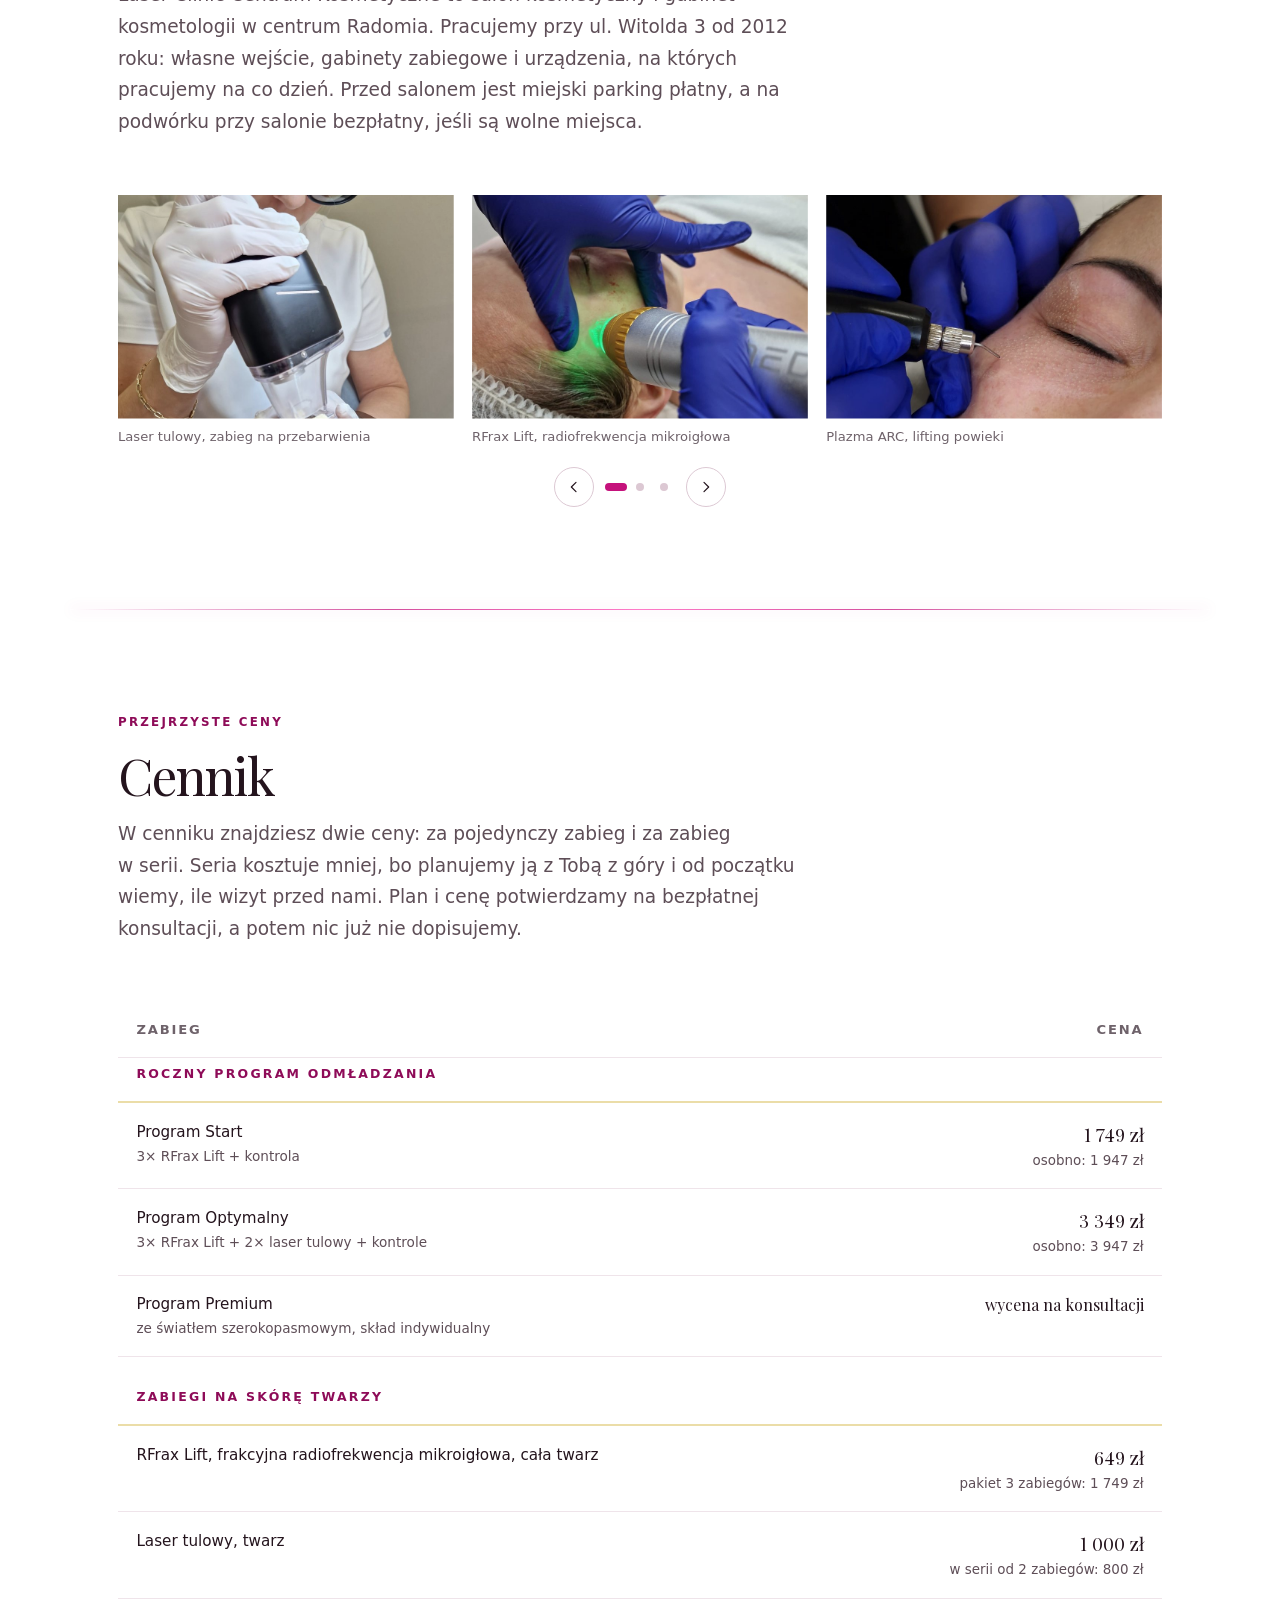
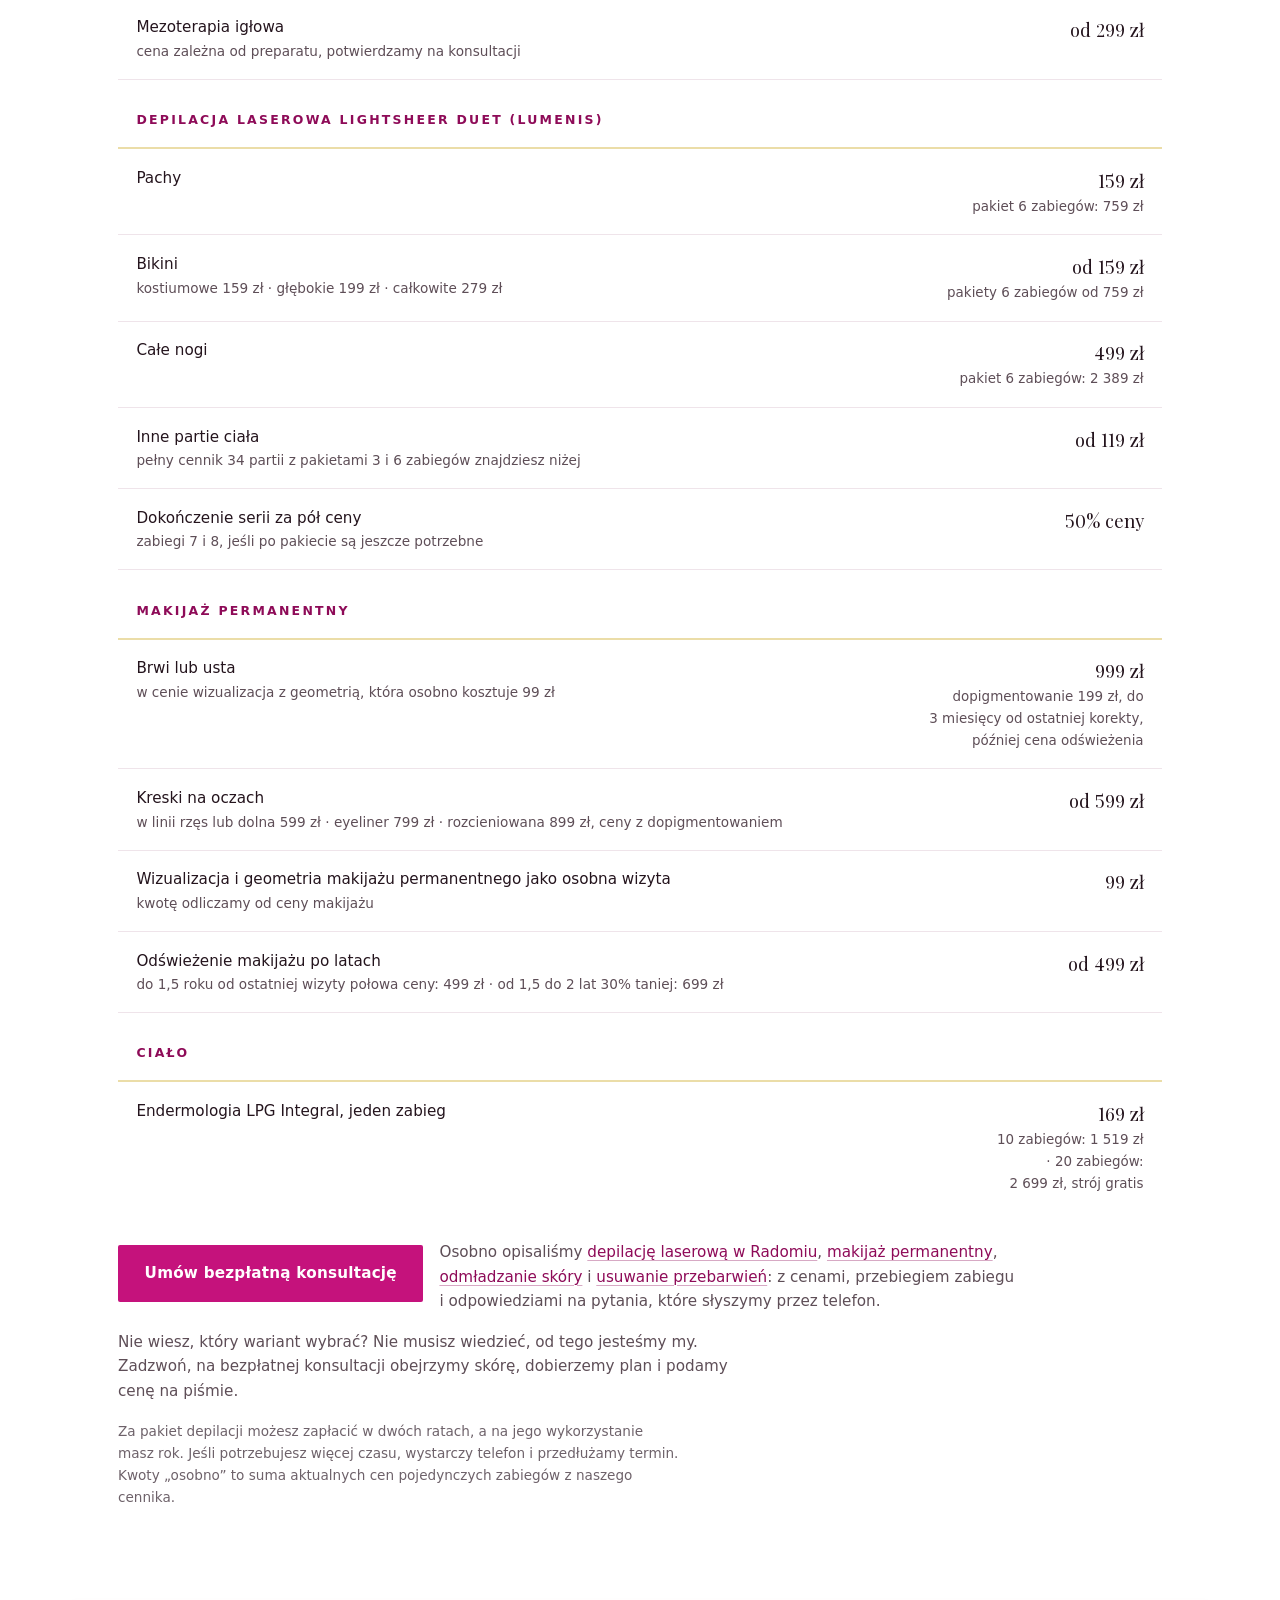
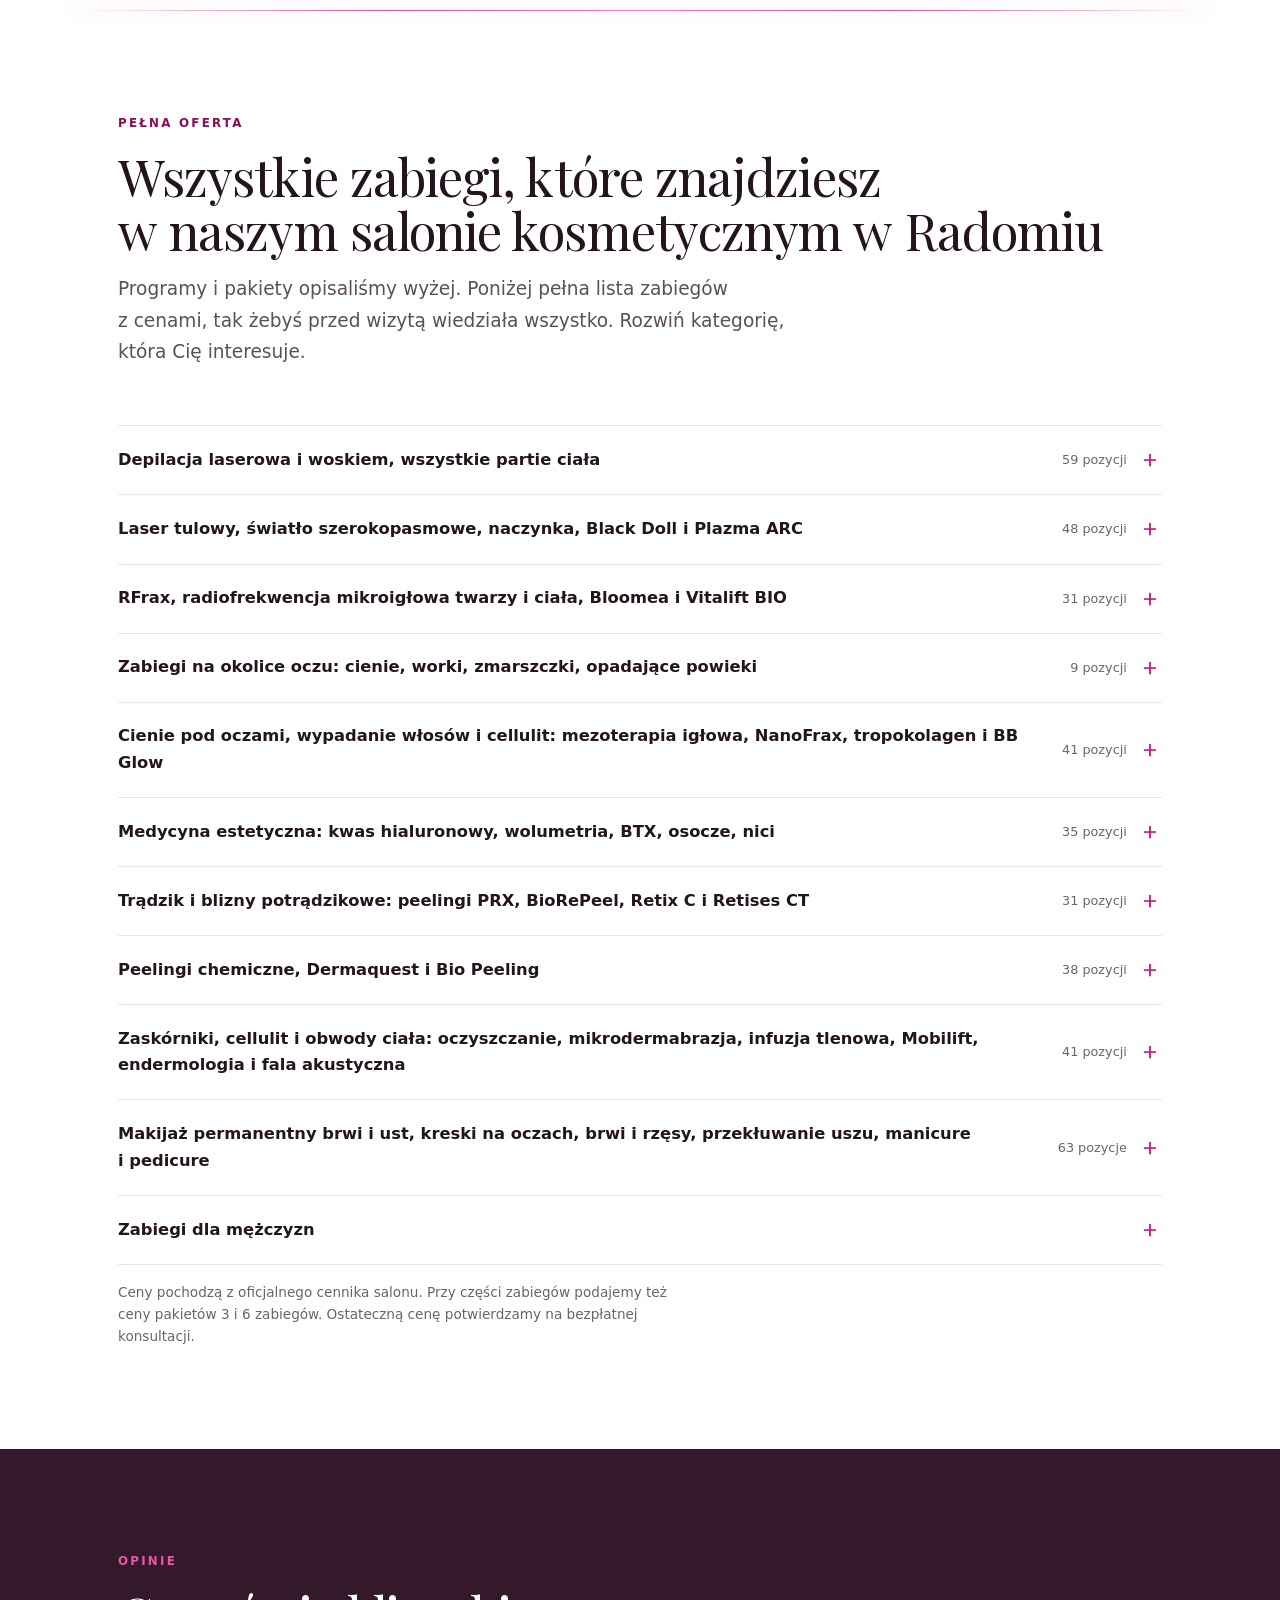
==== commit ae2aed76: "Parking: podworko bezplatne, jesli sa wolne miejsca" ====
--- a/index.html
+++ b/index.html
@@ -1273,7 +1273,7 @@
       <div class="section-head" data-reveal>
         <p class="eyebrow">Salon</p>
         <h2>Zajrzyj do nas, zanim przyjdziesz</h2>
-        <p class="section-lead">Laser Clinic Centrum Kosmetyczne to salon kosmetyczny i&nbsp;gabinet kosmetologii w&nbsp;centrum Radomia. Pracujemy przy ul. Witolda 3 od 2012 roku: własne wejście, gabinety zabiegowe i&nbsp;urządzenia, na których pracujemy na co dzień. Przed salonem jest miejski parking płatny, a&nbsp;na podwórku przy salonie zaparkujesz bezpłatnie.</p>
+        <p class="section-lead">Laser Clinic Centrum Kosmetyczne to salon kosmetyczny i&nbsp;gabinet kosmetologii w&nbsp;centrum Radomia. Pracujemy przy ul. Witolda 3 od 2012 roku: własne wejście, gabinety zabiegowe i&nbsp;urządzenia, na których pracujemy na co dzień. Przed salonem jest miejski parking płatny, a&nbsp;na podwórku przy salonie bezpłatny, jeśli są wolne miejsca.</p>
       </div>
       <div class="loop" data-loop="salon" data-reveal>
       <div class="loop-track cols-1 gallery">
@@ -2081,7 +2081,7 @@
           <div><dt>Telefony</dt><dd class="num"><a href="tel:+48483121551">tel. (48) 312 15 51</a> (recepcja)<br><a href="tel:+48533310316">tel. 533&nbsp;310 316</a> (komórkowy)</dd></div>
           <div><dt>Zapisy</dt><dd>telefonicznie, recepcja odbiera pn‑pt 8:00-20:00 i&nbsp;w&nbsp;soboty 8:00-15:00<!-- do uzupełnienia: nowy adres e-mail od Kasi --></dd></div>
           <div><dt>Instagram</dt><dd><a href="https://www.instagram.com/laserclinic_centrumkosmetyczne/" rel="noopener" target="_blank">@laserclinic_centrumkosmetyczne</a></dd></div>
-          <div><dt>Parking</dt><dd>przed salonem miejski, płatny; na podwórku przy salonie bezpłatny</dd></div>
+          <div><dt>Parking</dt><dd>przed salonem miejski, płatny; na podwórku przy salonie bezpłatny, jeśli są wolne miejsca</dd></div>
         </dl>
       </div>
       <aside class="callback" data-reveal>
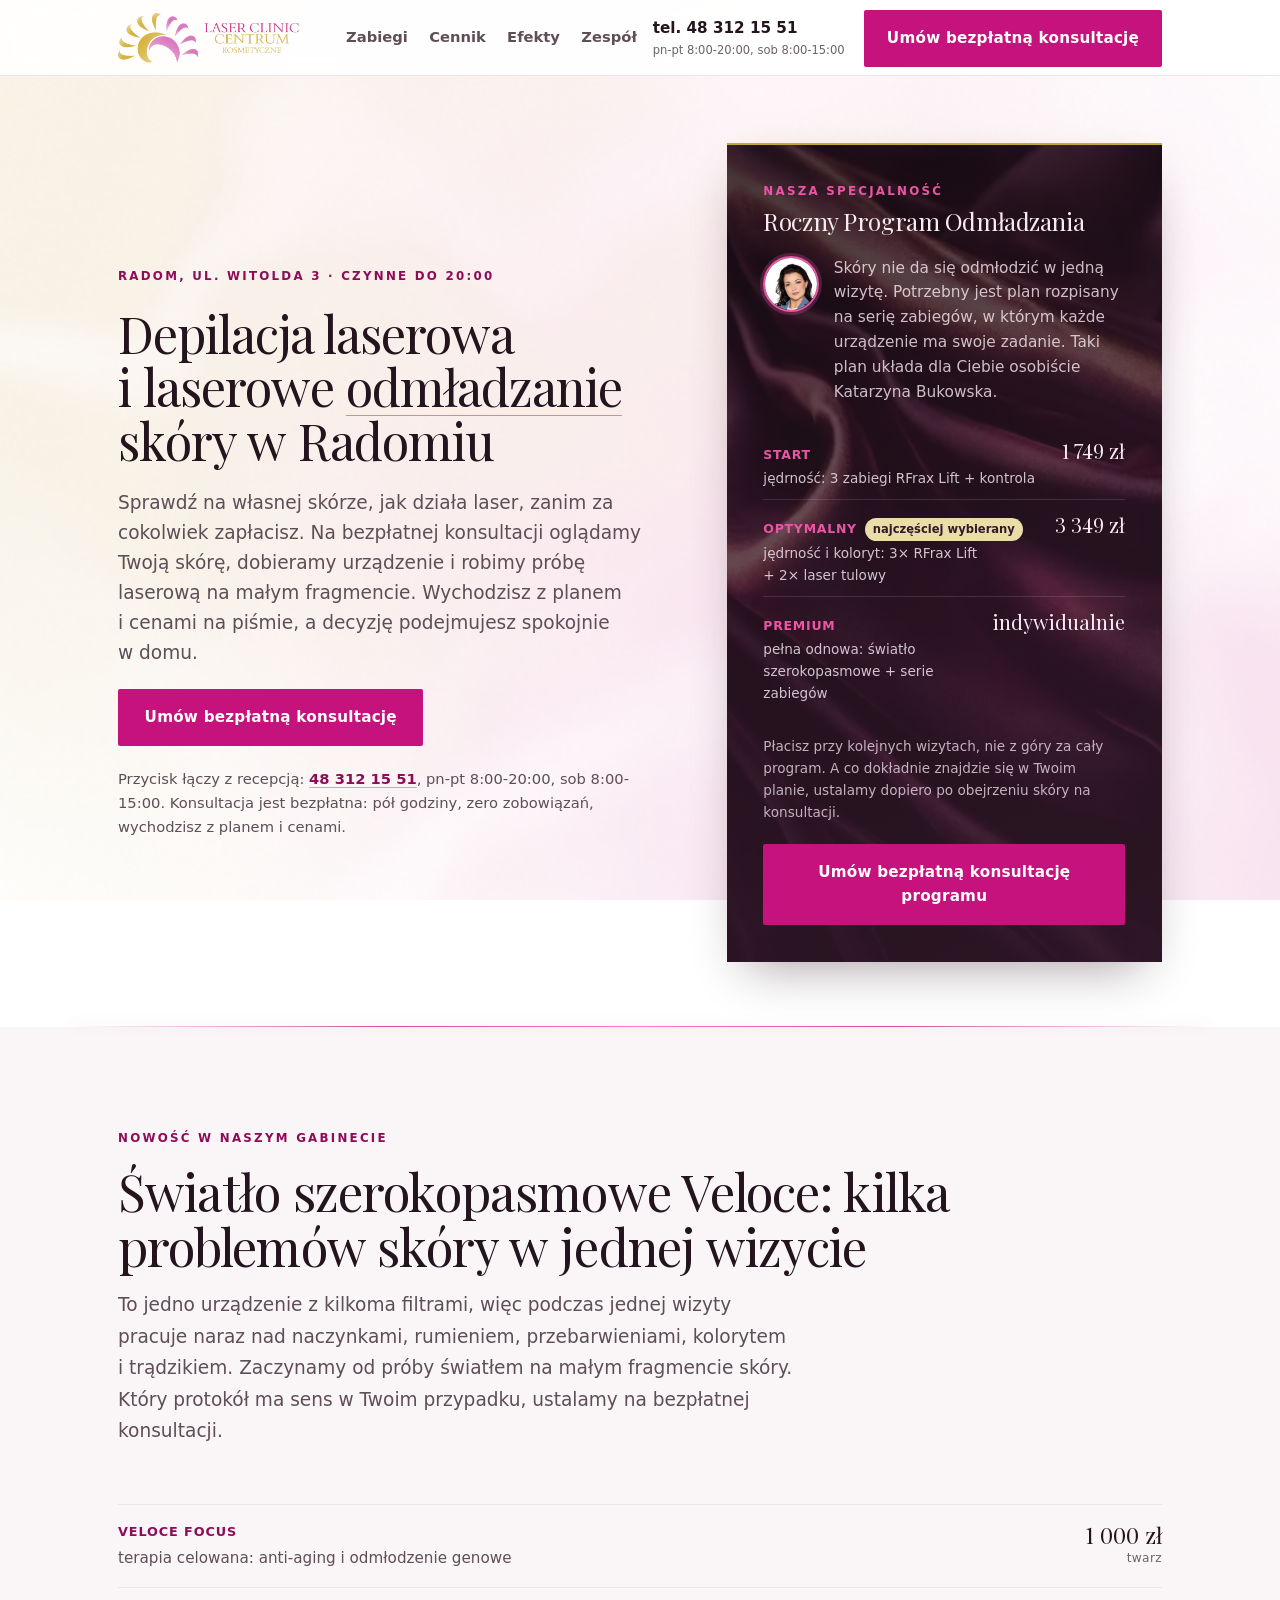
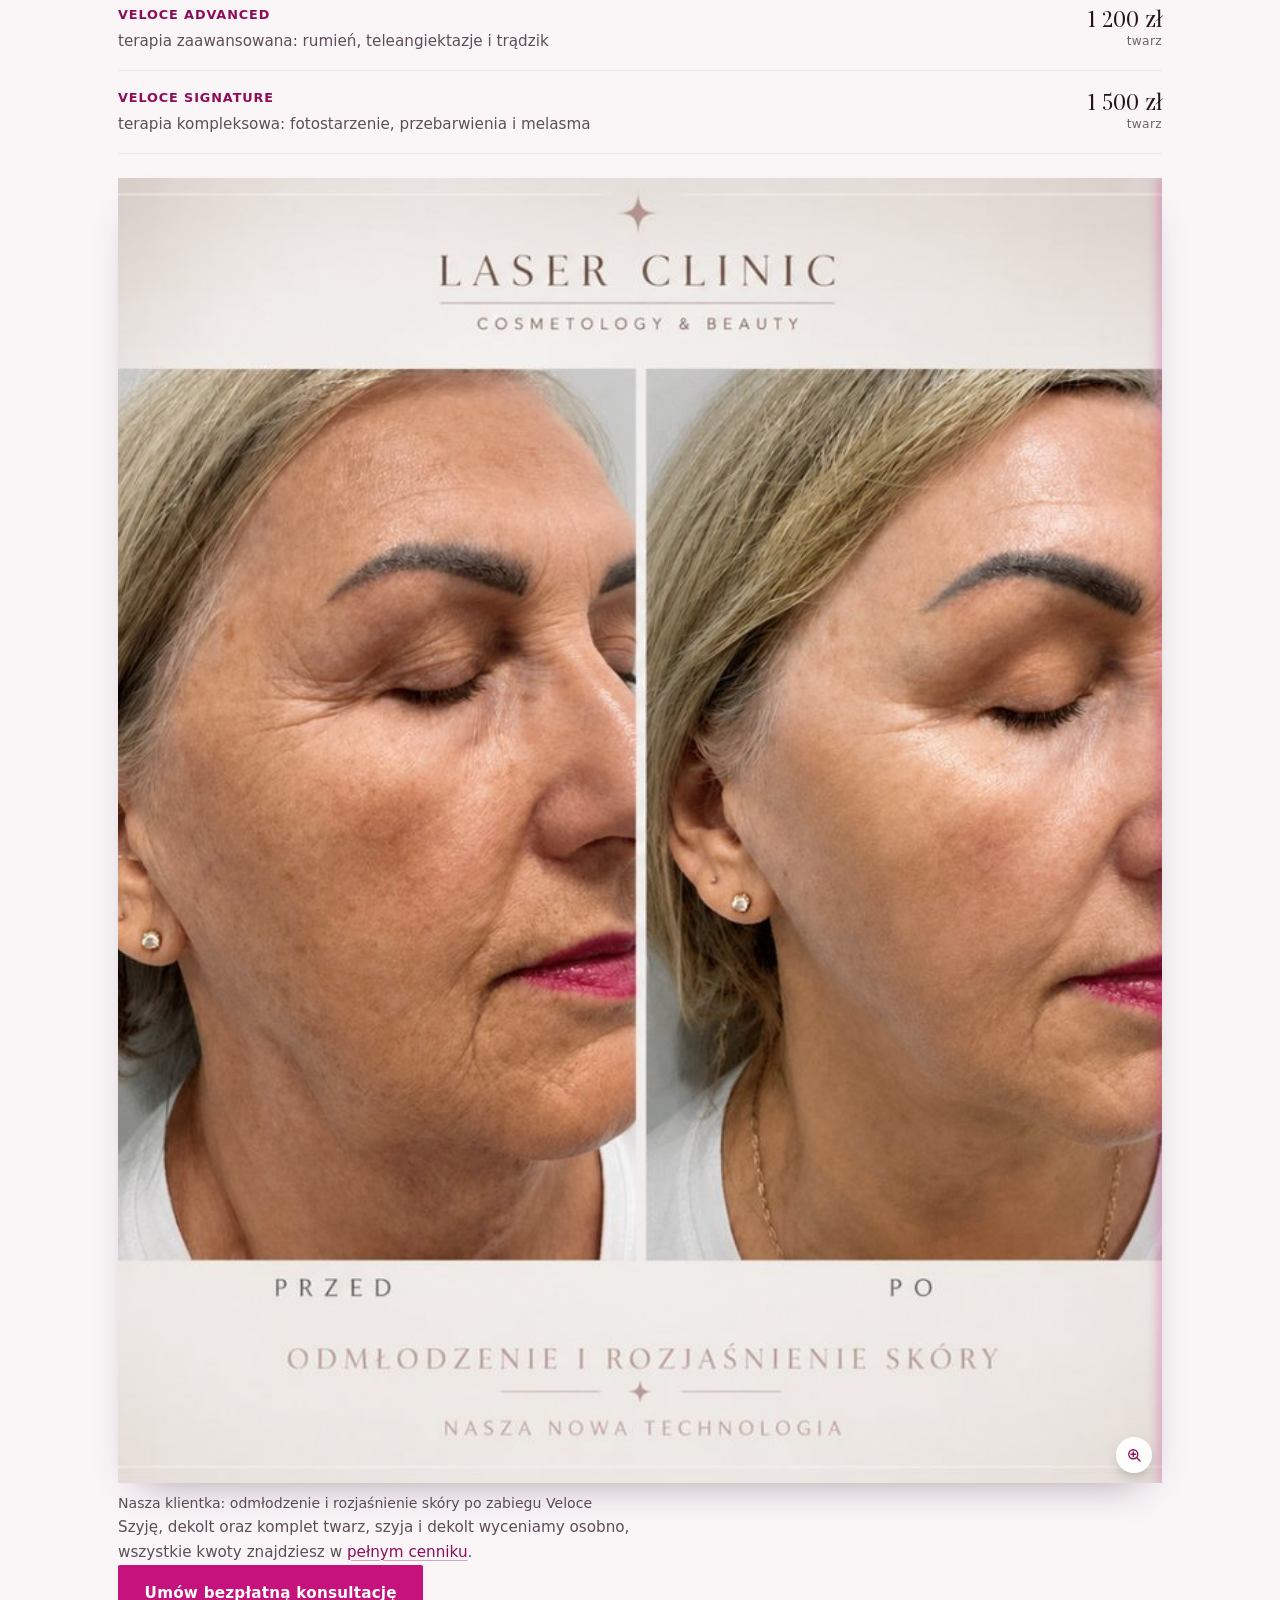
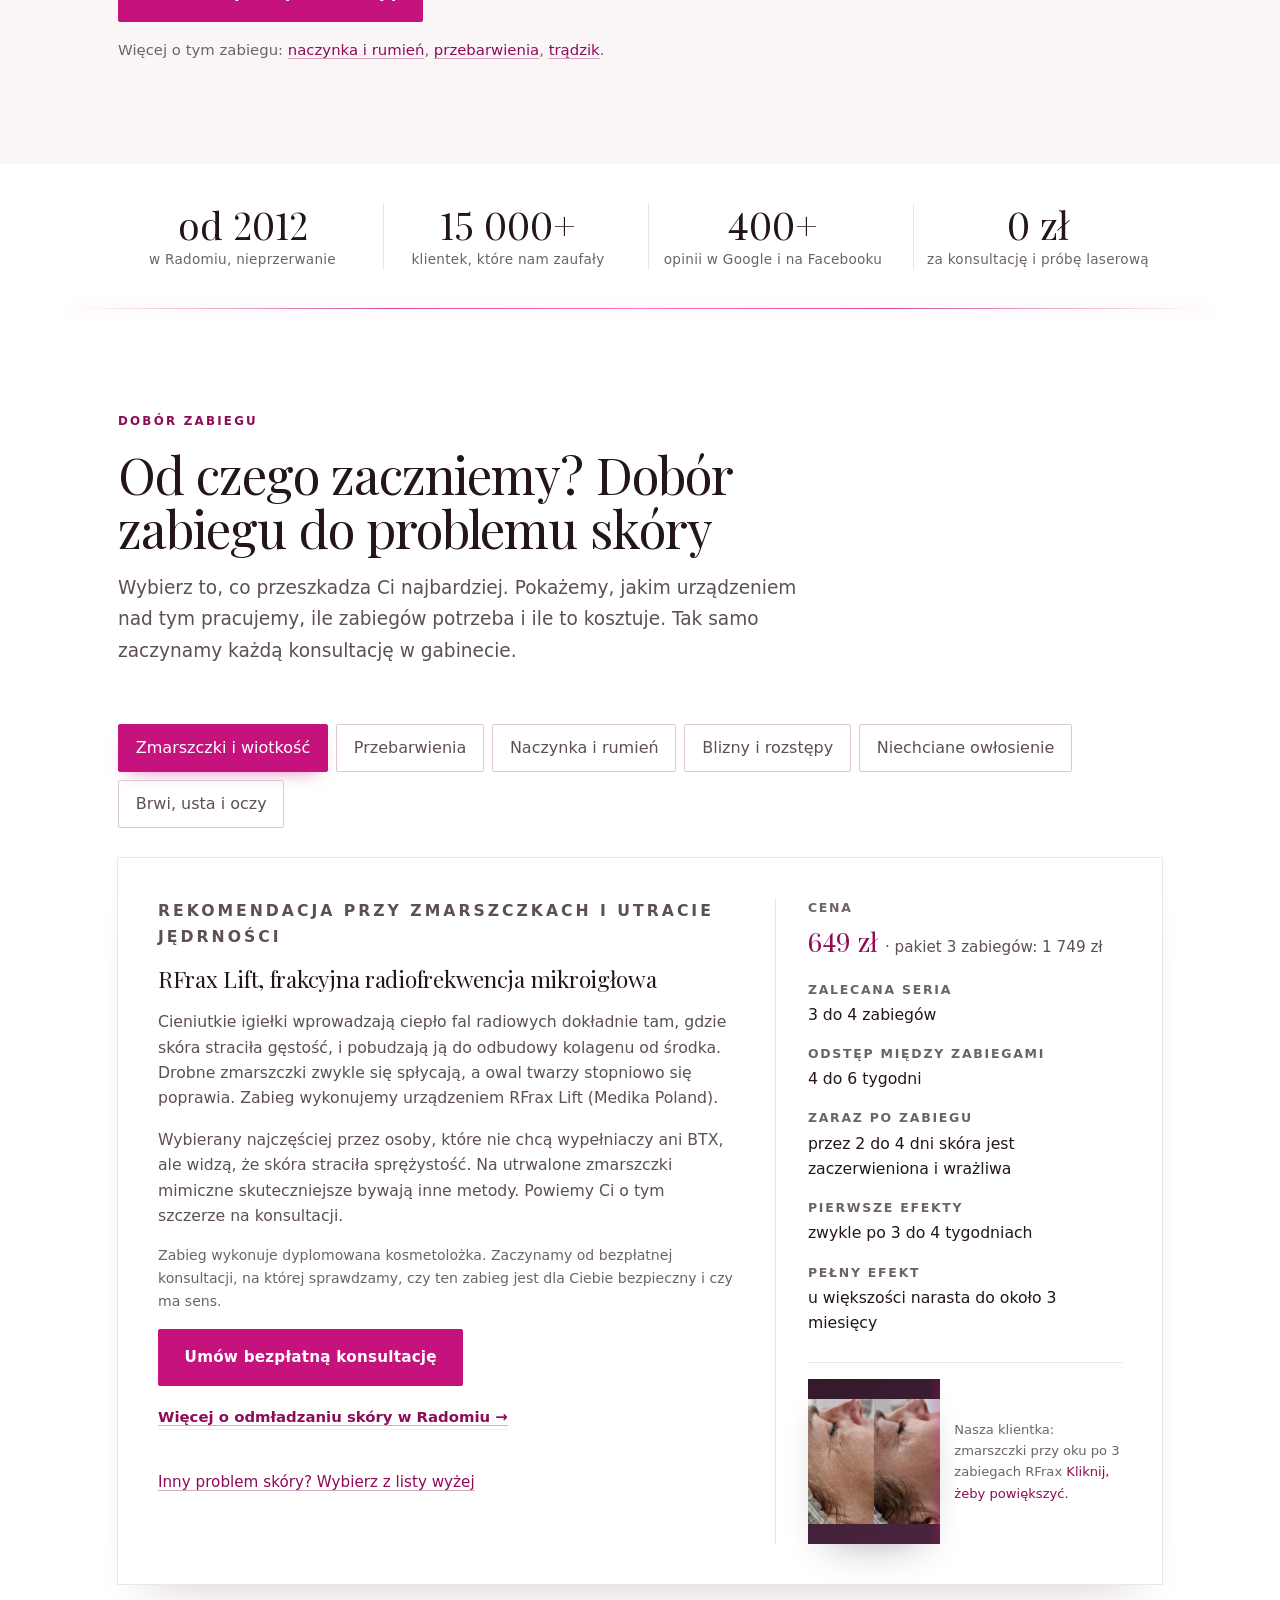
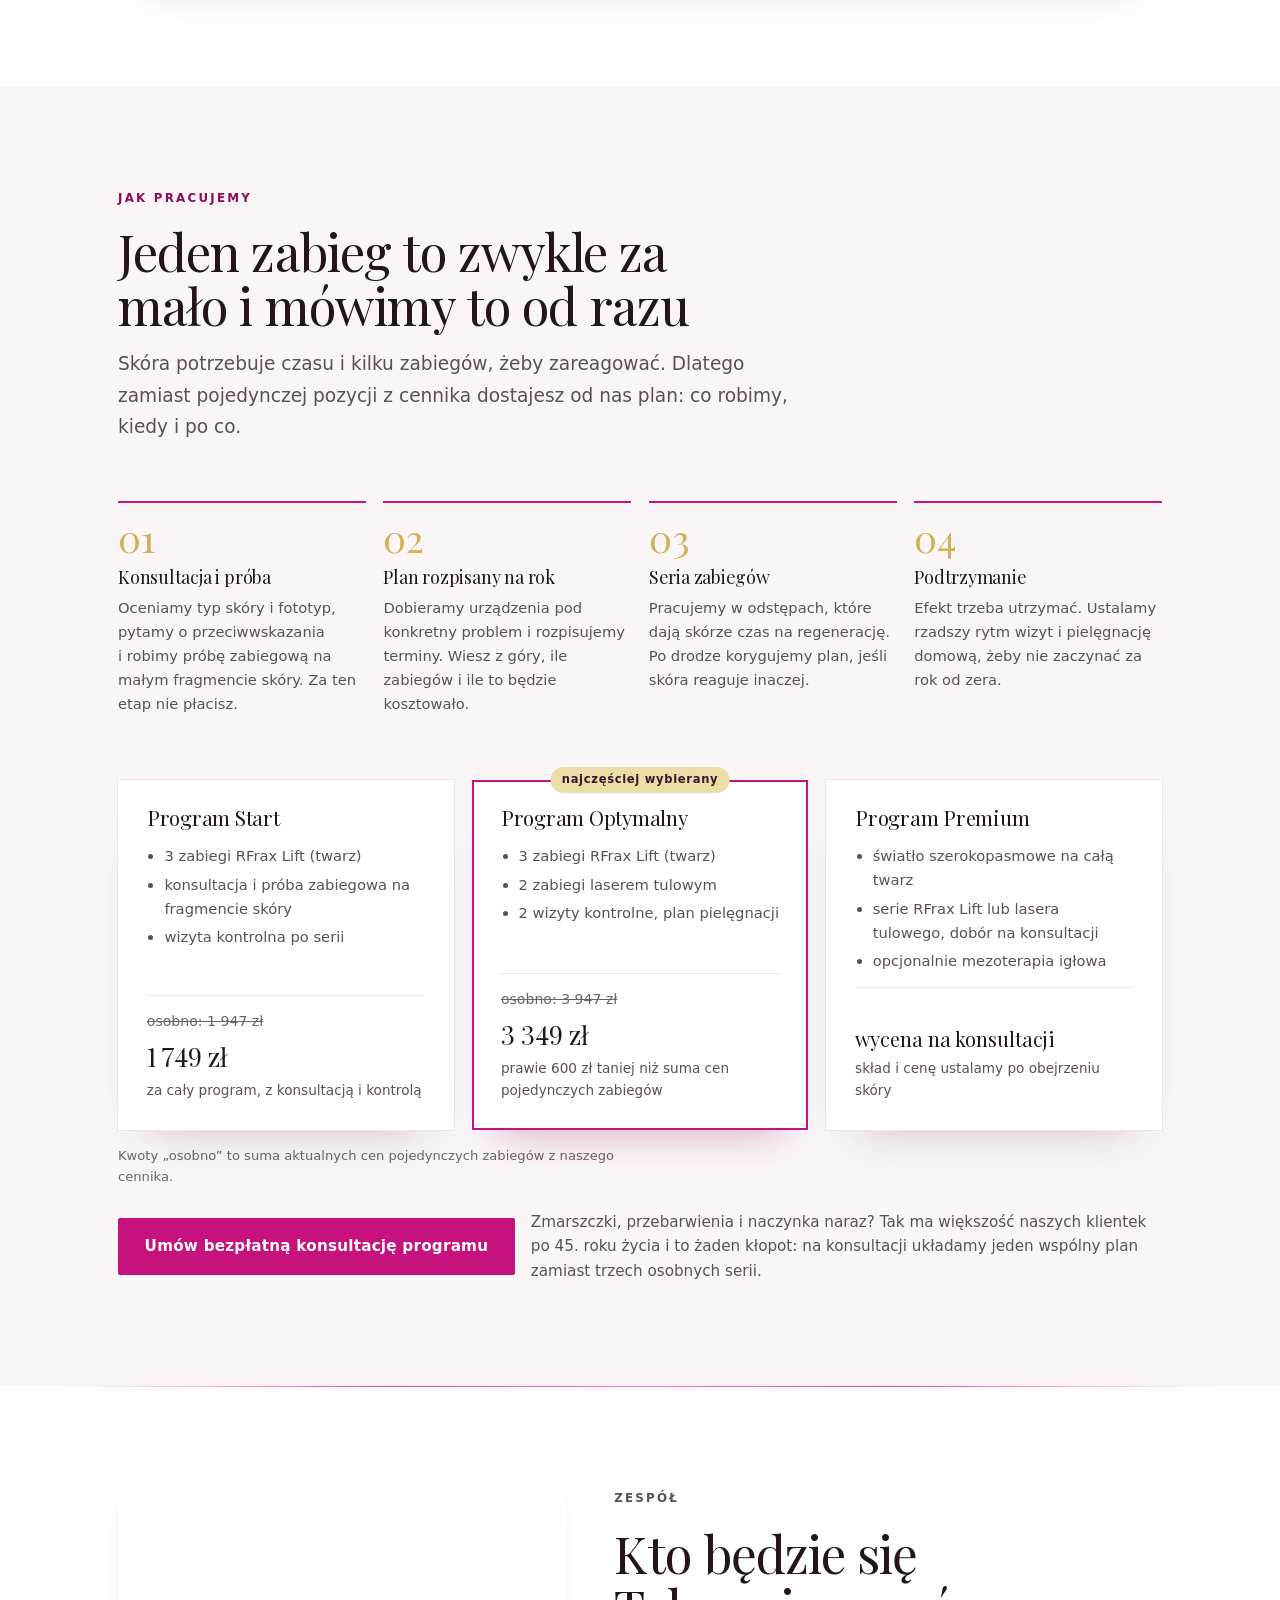
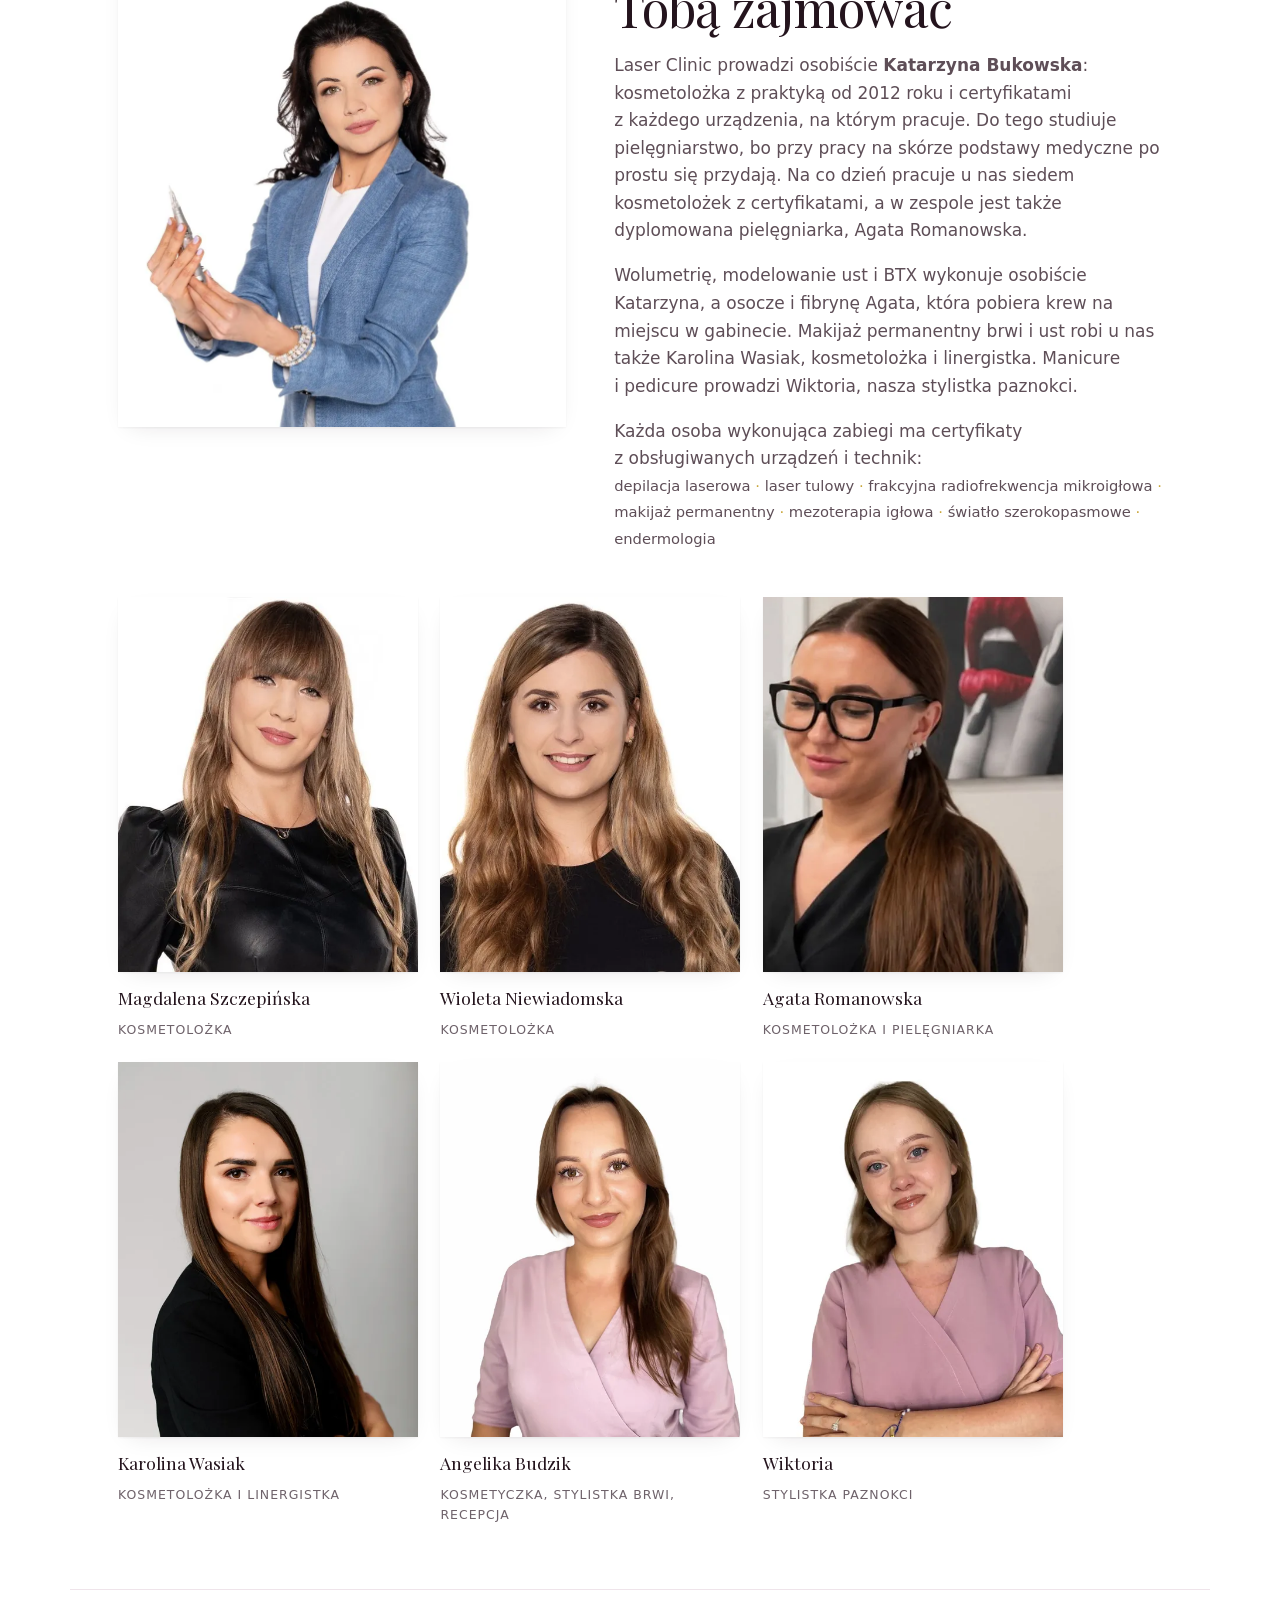
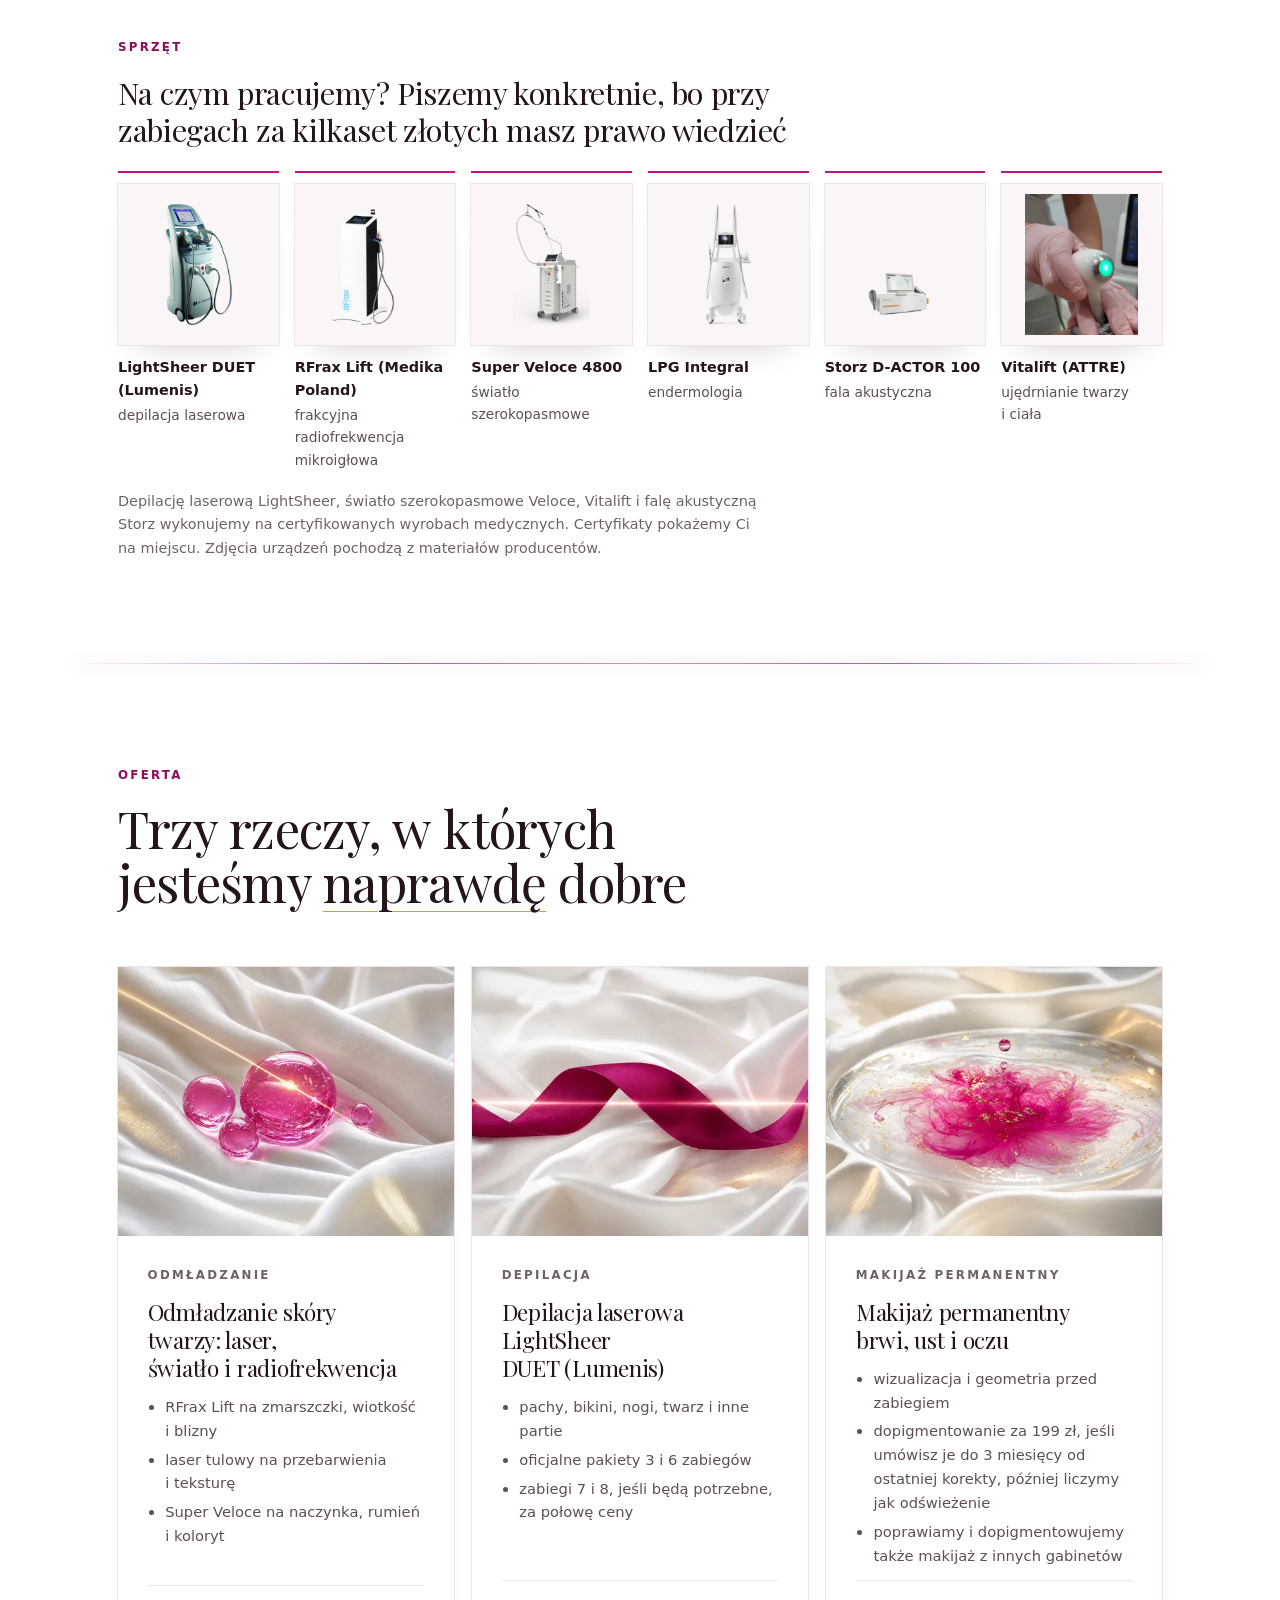
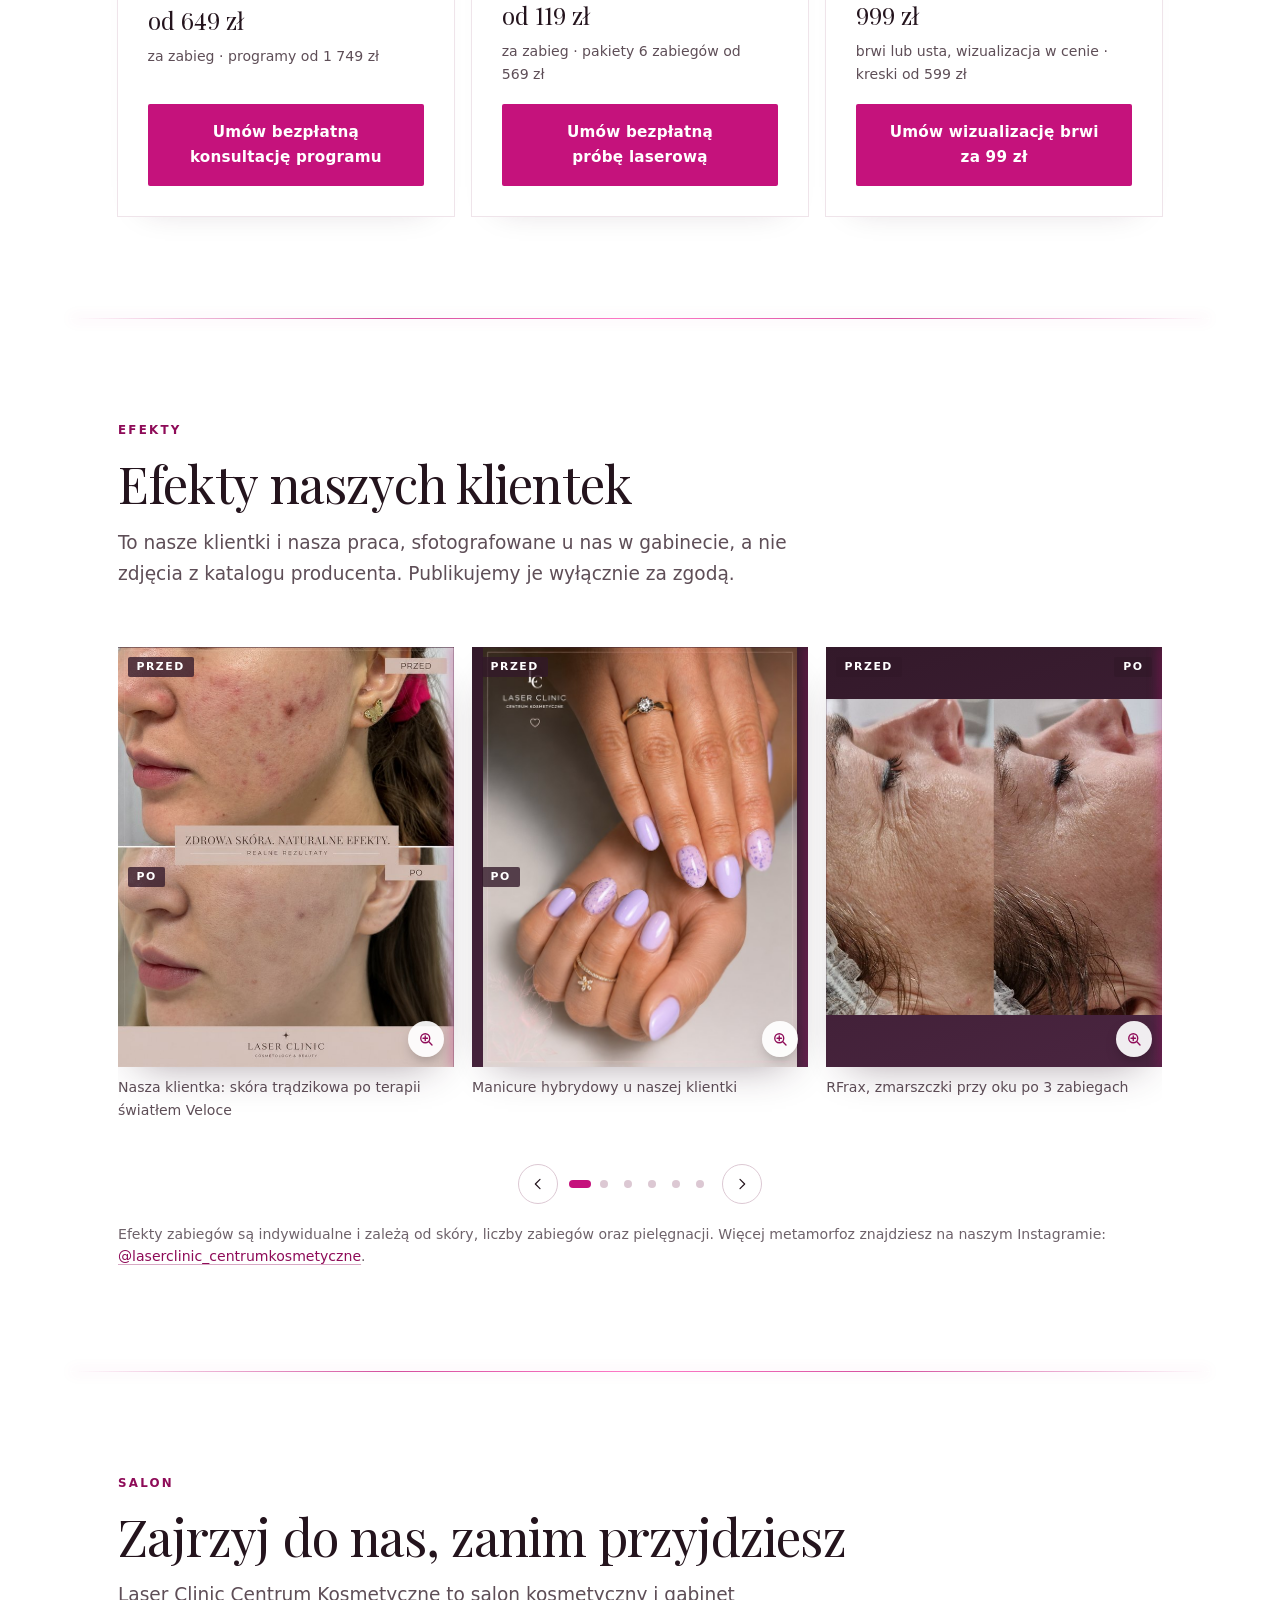
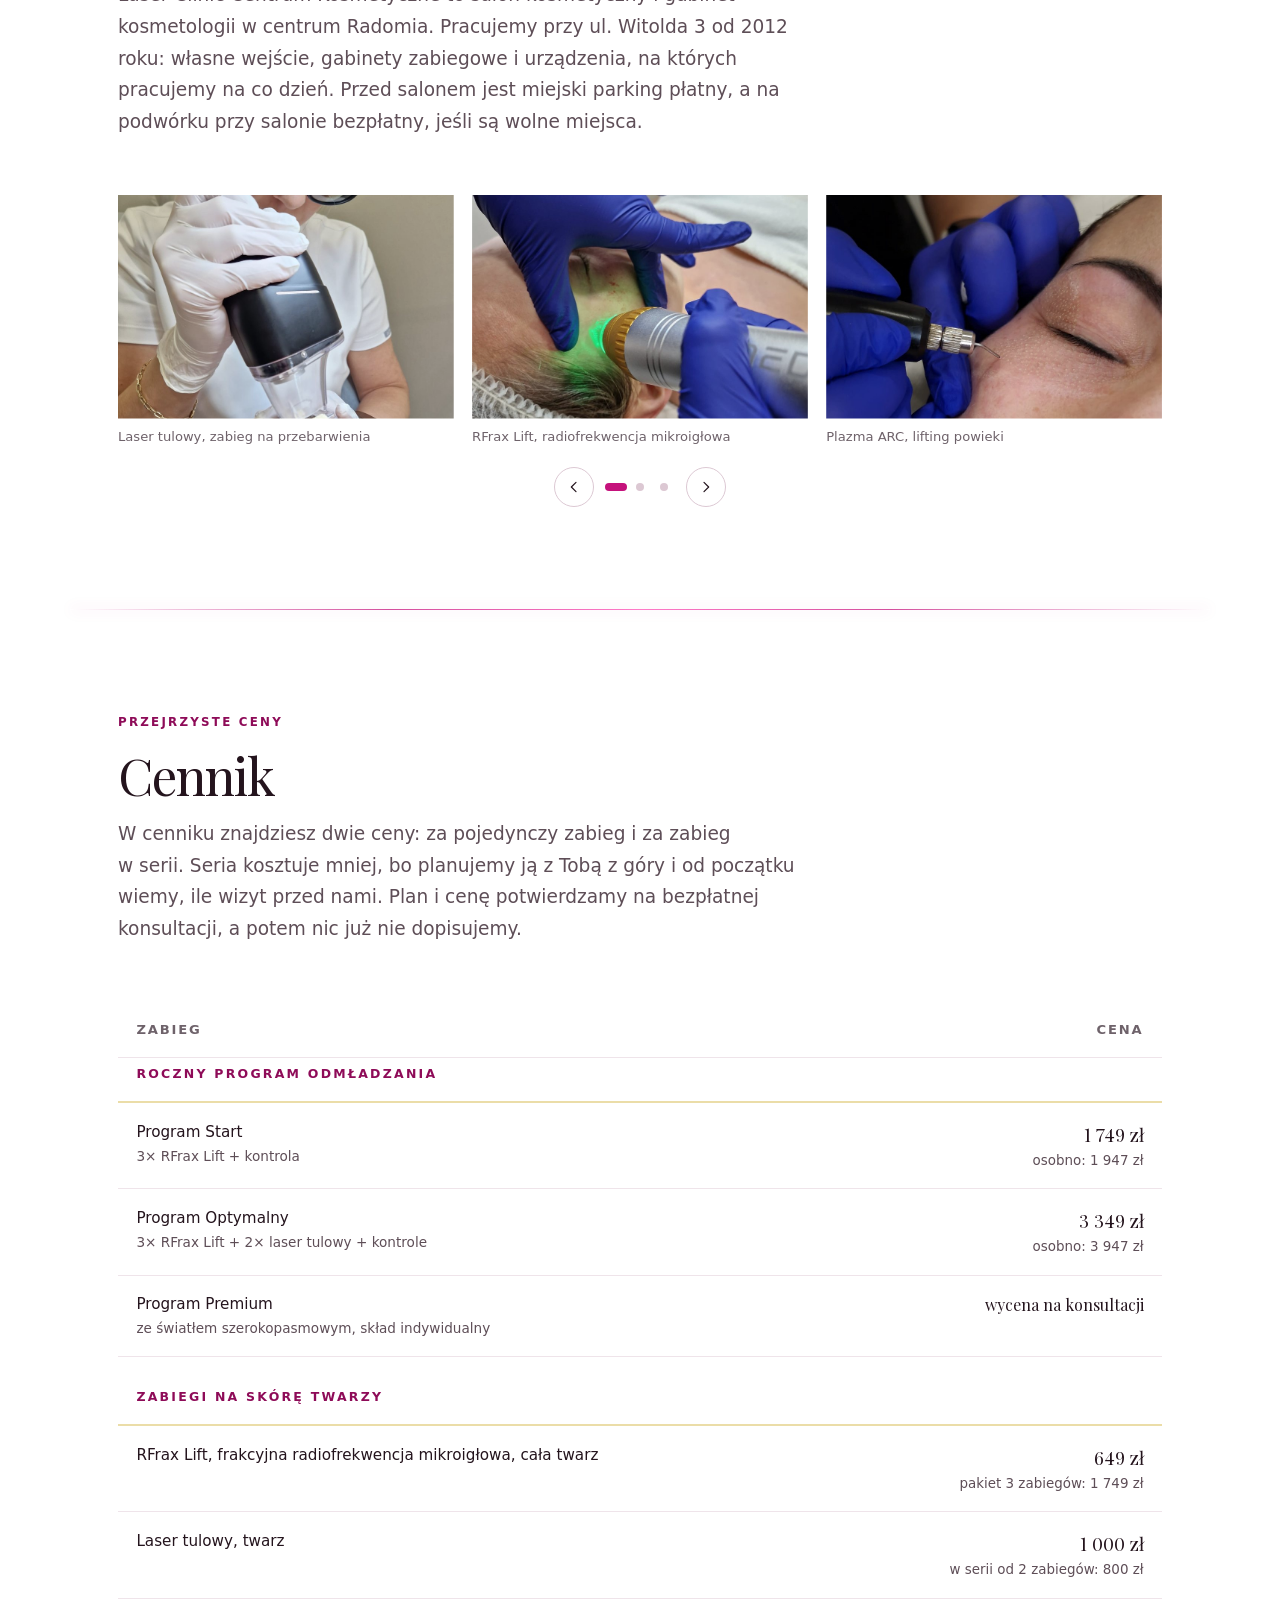
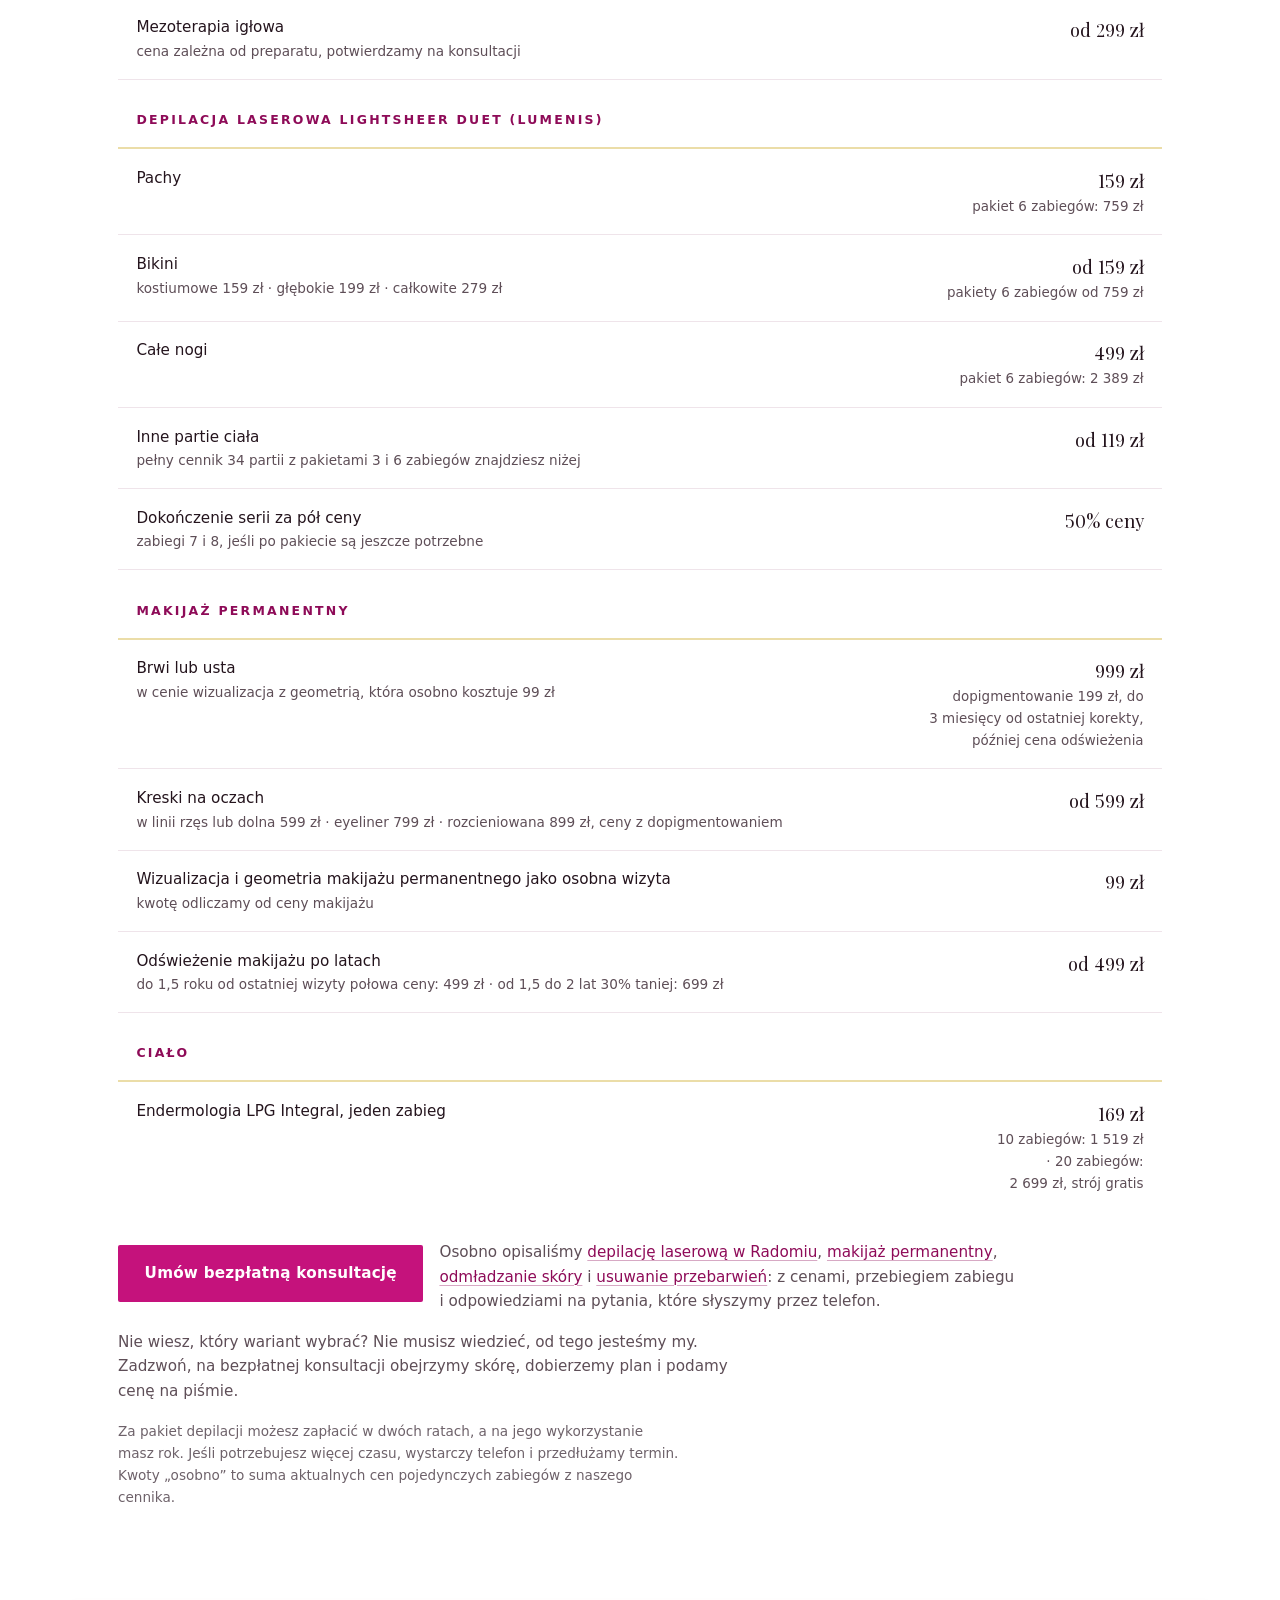
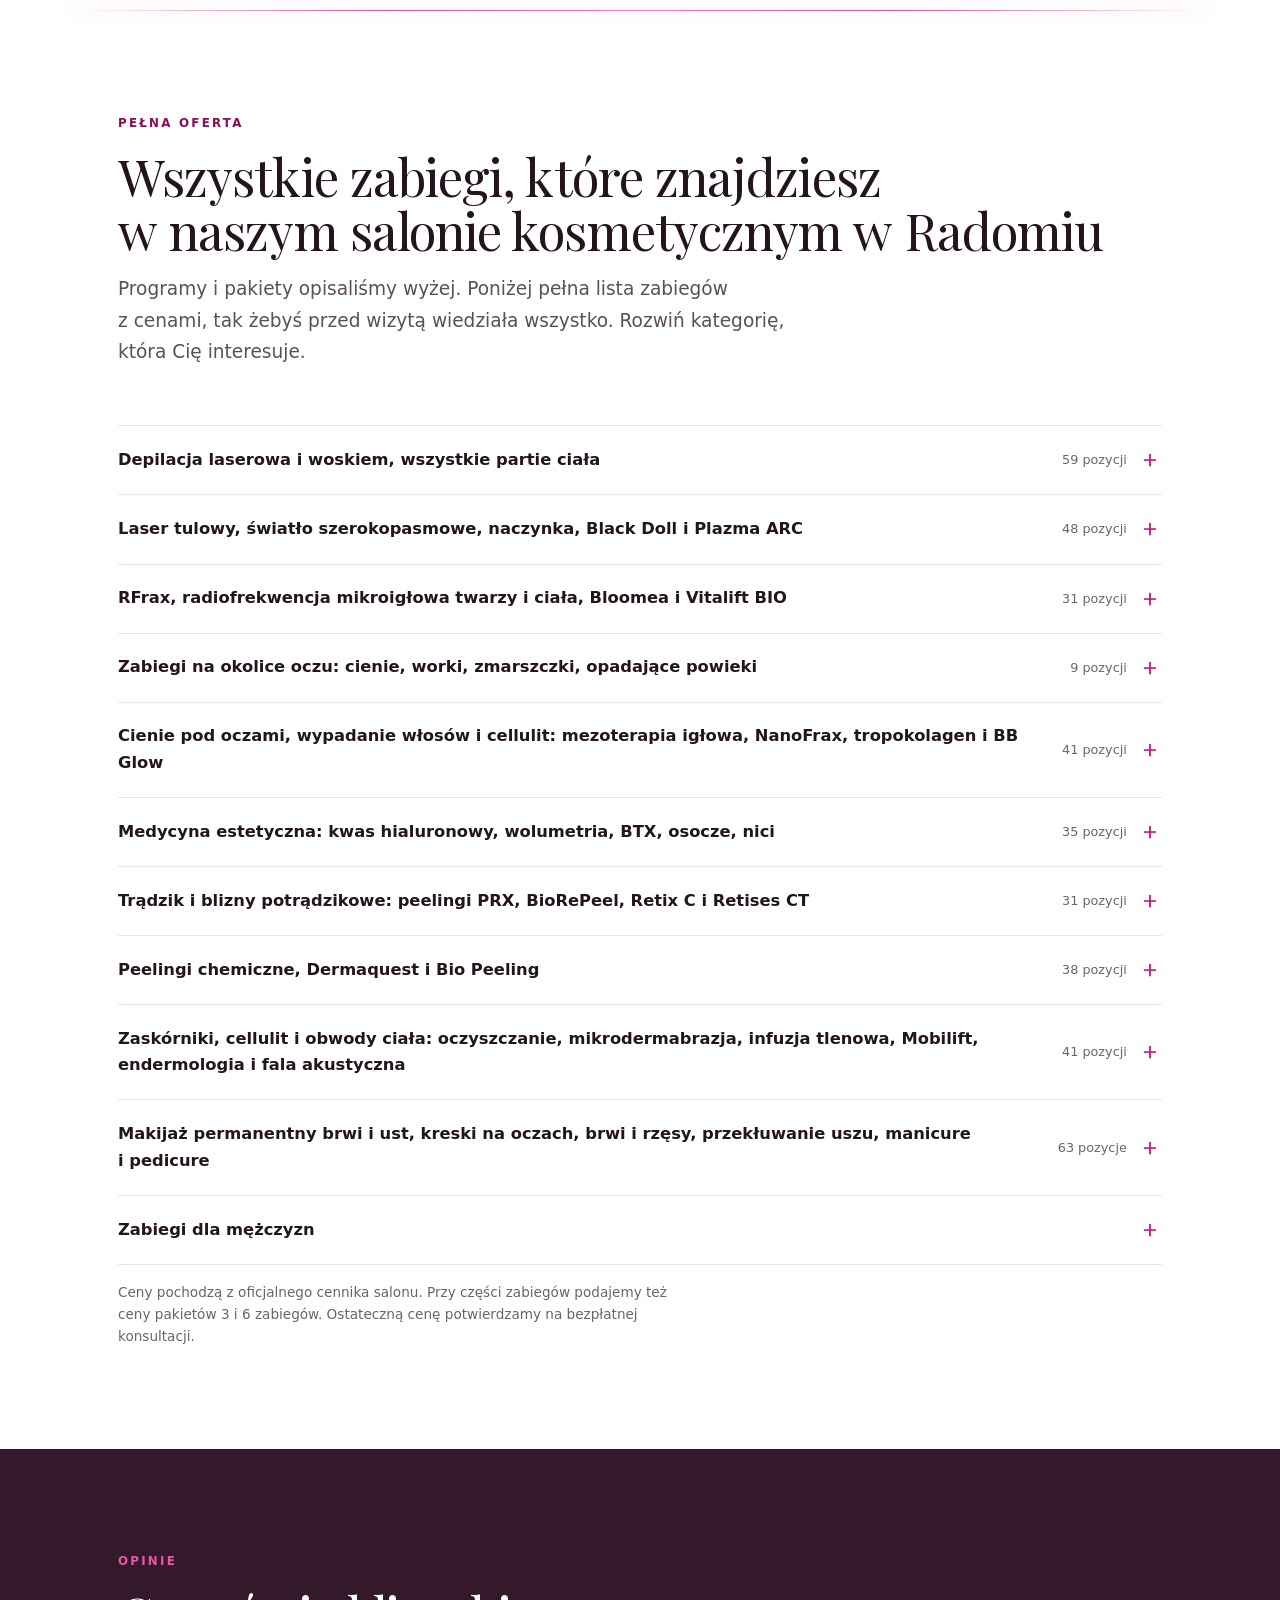
==== commit 79ad9677: "Odpowiedzi Kasi: plazma twarz z oczami 1500, opisy Sunekos, PRX, Retix, Retises" ====
--- a/index.html
+++ b/index.html
@@ -1473,7 +1473,7 @@
 <tr><td>Zmarszczki palacza</td><td class="price num"><span class="amt">499&nbsp;zł</span></td></tr>
 <tr><td>Policzki</td><td class="price num"><span class="amt">499&nbsp;zł</span></td></tr>
 <tr><td>Cała twarz · Plazma ARC</td><td class="price num"><span class="amt">799&nbsp;zł</span></td></tr>
-<tr><td>Cała twarz + oczy</td><td class="price num"><span class="amt">999&nbsp;zł</span></td></tr>
+<tr><td>Cała twarz + oczy</td><td class="price num"><span class="amt">1&nbsp;500&nbsp;zł</span></td></tr>
 <tr><td>Szyja</td><td class="price num"><span class="amt">649&nbsp;zł</span></td></tr>
 <tr><td>Dekolt</td><td class="price num"><span class="amt">699&nbsp;zł</span></td></tr>
 <tr><td>Szyja + dekolt</td><td class="price num"><span class="amt">999&nbsp;zł</span></td></tr>
@@ -1563,8 +1563,8 @@
 <tr><td>Filorga NCTF 135 HA · 3&nbsp;ml, głęboka rewitalizacja<span class="sub">pakiet 3&nbsp;zabiegów: 1&nbsp;079&nbsp;zł</span></td><td class="price num"><span class="amt">399&nbsp;zł</span></td></tr>
 <tr><td>Filorga NCTF 3&nbsp;ml · rewitalizacja<span class="sub">pakiet 3&nbsp;zabiegów: 939&nbsp;zł</span></td><td class="price num"><span class="amt">349&nbsp;zł</span></td></tr>
 <tr><td>Neauvia Hydro Deluxe 2,5&nbsp;ml · anti-aging/nawilżenie<span class="sub">pakiet 3&nbsp;zabiegów: 1&nbsp;479&nbsp;zł</span></td><td class="price num"><span class="amt">549&nbsp;zł</span></td></tr>
-<tr><td>Sunekos 200<span class="sub">odżywczy preparat do mezoterapii igłowej · pakiet 3&nbsp;zabiegów: 2&nbsp;429&nbsp;zł</span></td><td class="price num"><span class="amt">899&nbsp;zł</span></td></tr>
-<tr><td>Sunekos 1200<span class="sub">odżywczy preparat do mezoterapii igłowej · pakiet 3&nbsp;zabiegów: 2&nbsp;429&nbsp;zł</span></td><td class="price num"><span class="amt">899&nbsp;zł</span></td></tr>
+<tr><td>Sunekos 200<span class="sub">stymulator tkankowy do mezoterapii, wersje różnią się miejscem podania · pakiet 3&nbsp;zabiegów: 2&nbsp;429&nbsp;zł</span></td><td class="price num"><span class="amt">899&nbsp;zł</span></td></tr>
+<tr><td>Sunekos 1200<span class="sub">stymulator tkankowy do mezoterapii, wersje różnią się miejscem podania · pakiet 3&nbsp;zabiegów: 2&nbsp;429&nbsp;zł</span></td><td class="price num"><span class="amt">899&nbsp;zł</span></td></tr>
 <tr class="grp"><td colspan="2">MEZOTERAPIA IGŁOWA · ciało/skóra głowy</td></tr>
 <tr><td>Dr Cyj · 1&nbsp;ml, przerzedzone włosy i&nbsp;zakola<span class="sub">pakiet 3&nbsp;zabiegów: 1&nbsp;349&nbsp;zł</span></td><td class="price num"><span class="amt">499&nbsp;zł</span></td></tr>
 <tr><td>RRS XL Hair 5&nbsp;ml · stymulator wzrostu włosów<span class="sub">pakiet 3&nbsp;zabiegów: 939&nbsp;zł</span></td><td class="price num"><span class="amt">349&nbsp;zł</span></td></tr>
@@ -1655,7 +1655,7 @@
           <p>Peelingi złuszczające i&nbsp;liftingujące. Często proponujemy je jako przygotowanie skóry przed programem laserowym albo jako uzupełnienie między seriami. Część z&nbsp;nich, jak PRX i&nbsp;BioRePeel, dobieramy przy skórze trądzikowej. Przy nasilonym trądziku mówimy wprost, że potrzebna jest wizyta u&nbsp;dermatologa, a&nbsp;nasze zabiegi dobieramy wtedy jako uzupełnienie.</p>
           <div class="table-scroll" style="margin-bottom:1.2rem"><table>
             <tbody>
-<tr class="grp"><td colspan="2">PRX · zabieg liftingujący, także przy cerze trądzikowej</td></tr>
+<tr class="grp"><td colspan="2">PRX · peeling chemiczny, także przy cerze trądzikowej</td></tr>
 <tr><td>PRX (2&nbsp;ml) · Twarz + pielęgnacja w&nbsp;zależności od wskazań<span class="sub">pakiet 3&nbsp;zabiegów: 939&nbsp;zł</span></td><td class="price num"><span class="amt">349&nbsp;zł</span></td></tr>
 <tr><td>PRX (2&nbsp;ml) · Twarz + Roller lub NanoFrax Dermapen<span class="sub">pakiet 3&nbsp;zabiegów: 1&nbsp;479&nbsp;zł</span></td><td class="price num"><span class="amt">549&nbsp;zł</span></td></tr>
 <tr><td>PRX (2&nbsp;ml) · Szyja<span class="sub">pakiet 3&nbsp;zabiegów: 939&nbsp;zł</span></td><td class="price num"><span class="amt">349&nbsp;zł</span></td></tr>
@@ -1683,10 +1683,10 @@
 <tr><td>Twarz, szyja, dekolt + nakłuwanie (4&nbsp;ml)<span class="sub">pakiet 3&nbsp;zabiegów: 2&nbsp;019&nbsp;zł</span></td><td class="price num"><span class="amt">749&nbsp;zł</span></td></tr>
 <tr><td>Plecy (4&nbsp;ml)<span class="sub">pakiet 3&nbsp;zabiegów: 1&nbsp;619&nbsp;zł</span></td><td class="price num"><span class="amt">599&nbsp;zł</span></td></tr>
 <tr><td>Plecy + nakłuwanie (4&nbsp;ml)<span class="sub">pakiet 3&nbsp;zabiegów: 2&nbsp;019&nbsp;zł</span></td><td class="price num"><span class="amt">749&nbsp;zł</span></td></tr>
-<tr class="grp"><td colspan="2">RETIX C · odmłodzenie i&nbsp;rozjaśnienie cery</td></tr>
+<tr class="grp"><td colspan="2">RETIX C · peeling nakładany na twarz: odmłodzenie i&nbsp;rozjaśnienie cery</td></tr>
 <tr><td>Retix C · Cała twarz (retinol + Witamina C)<span class="sub">pakiet 3&nbsp;zabiegów: 939&nbsp;zł</span></td><td class="price num"><span class="amt">349&nbsp;zł</span></td></tr>
 <tr><td>Retix C · Cała twarz + nakłuwanie Dermapenem (NanoFrax)<span class="sub">pakiet 3&nbsp;zabiegów: 1&nbsp;479&nbsp;zł</span></td><td class="price num"><span class="amt">549&nbsp;zł</span></td></tr>
-<tr class="grp"><td colspan="2">RETISES CT · zabieg złuszczający z&nbsp;witaminą C i&nbsp;retinolem</td></tr>
+<tr class="grp"><td colspan="2">RETISES CT · peeling nakładany na twarz, z&nbsp;witaminą C i&nbsp;retinolem</td></tr>
 <tr><td>RETISES CT · Cała twarz + szyja + dekolt (Witamina C i&nbsp;retinol)</td><td class="price num"><span class="amt">349&nbsp;zł</span></td></tr>
 <tr><td>RETISES CT · Cała twarz + mikrodermabrazja</td><td class="price num"><span class="amt">399&nbsp;zł</span></td></tr>
 <tr><td>RETISES CT · Cała twarz + nakłuwanie Dermapen NanoFrax</td><td class="price num"><span class="amt">549&nbsp;zł</span></td></tr>
